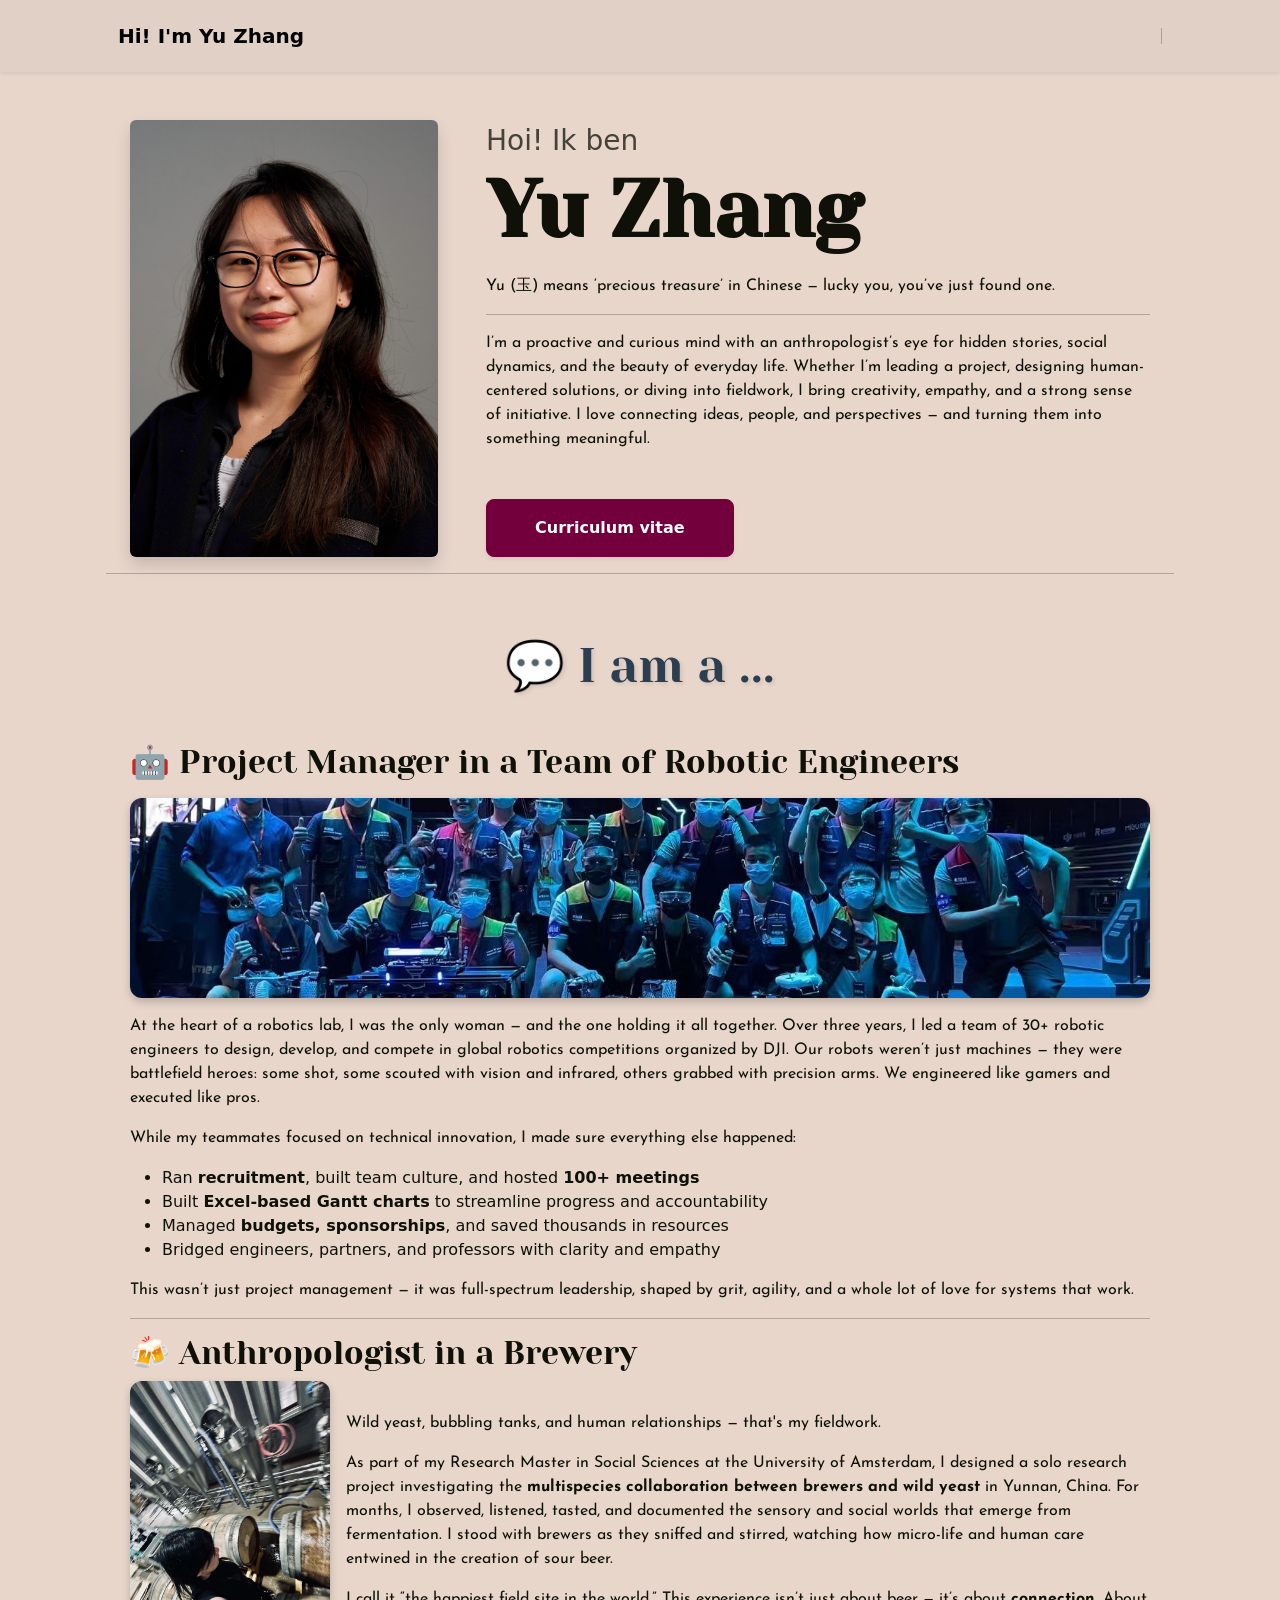
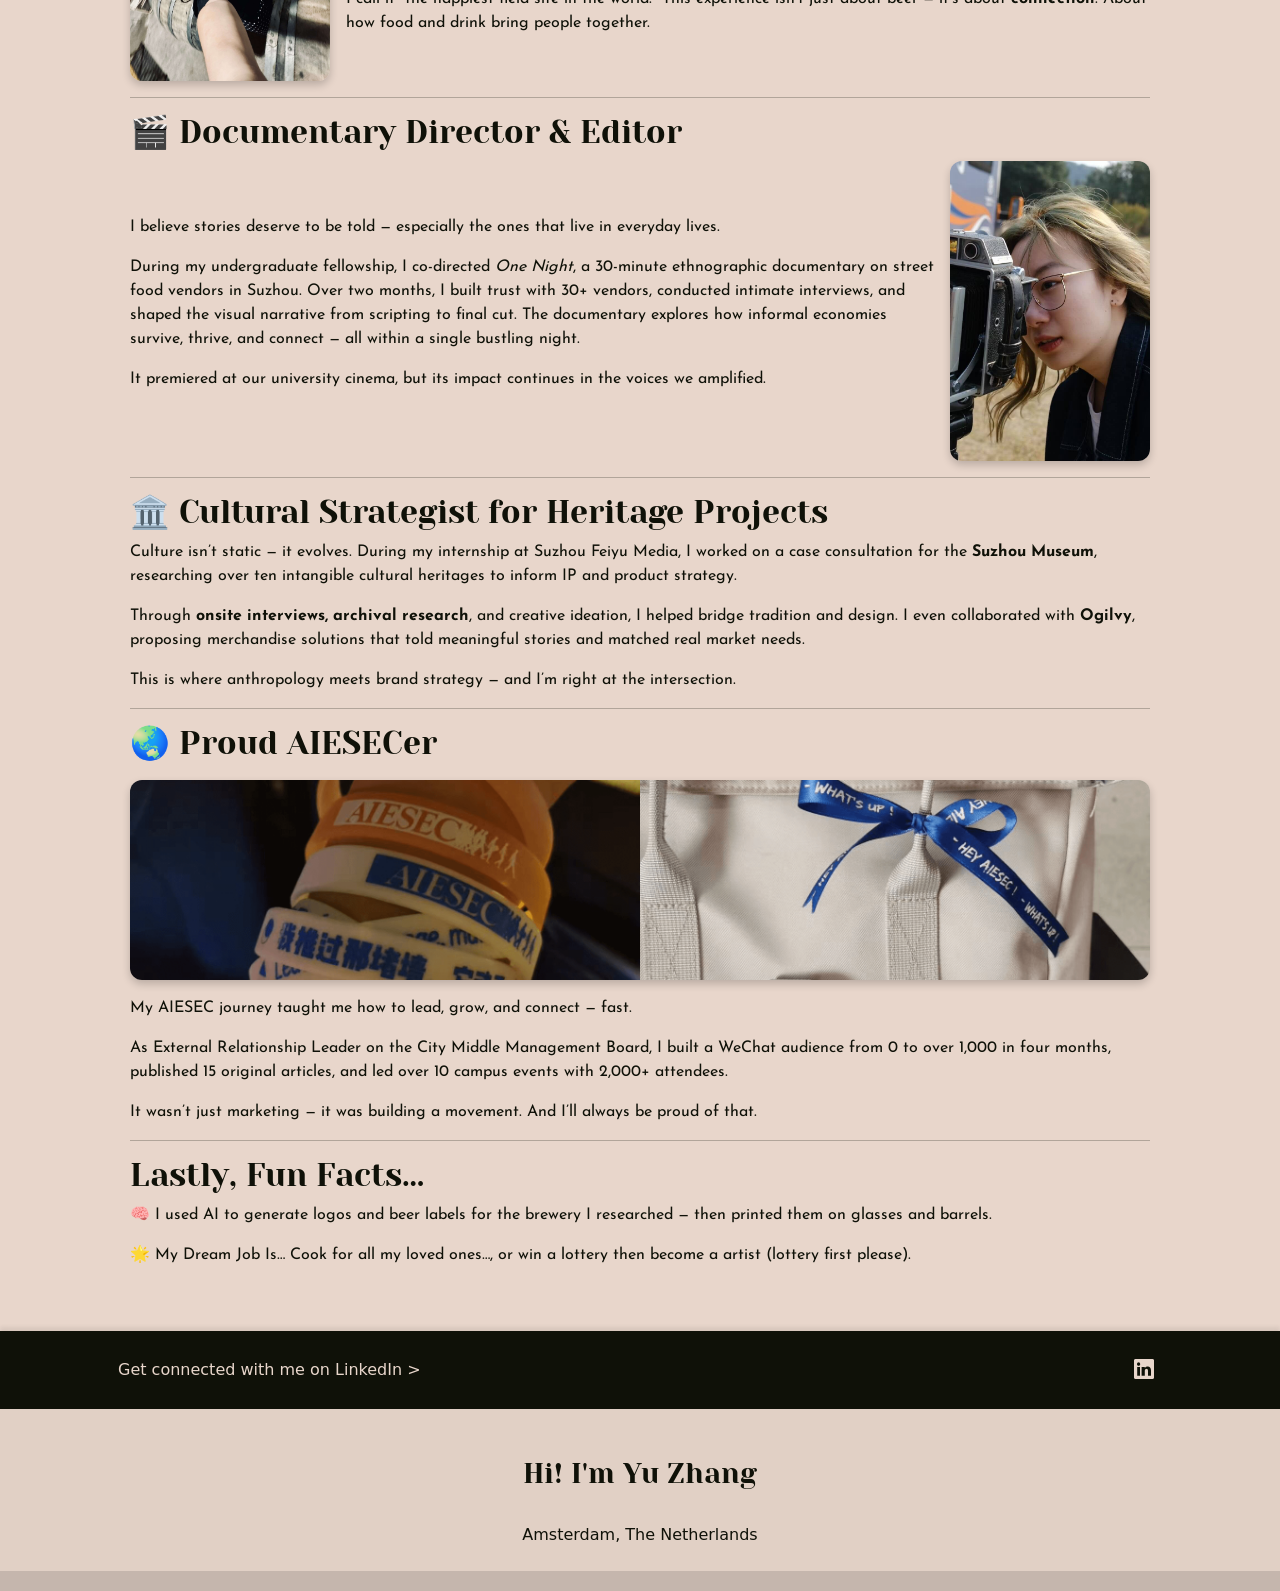
==== index.html @ 93dc9961 "Initial commit" ====
<!doctype html>
<html><head>
	<meta name="generator" content="Hugo 0.146.1">
  
    <title>
      
      Hi! I&#39;m Yu Zhang
      
    </title>
  
  <meta charset="utf-8" />
  <meta
    name="description"
    
      content="I am..."
    
  />

  <meta name="dc.relation" content="https://yuzhang-rita.github.io/" />

  <meta name="robots" content="index,follow" />
  


  
  <meta
    itemprop="name"
    content=" Hi! I&#39;m Yu Zhang "
  />
  <meta
    itemprop="description"
    
      content="I am..."
    
  />

  
  
    <meta
      itemprop="image"
      content="https://yuzhang-rita.github.io/img/meta-image.webp"
    />
  


  
  <meta property="og:url" content="https://yuzhang-rita.github.io/" />
  <meta property="og:type" content="website" />
  <meta
    property="og:title"
    content=" Hi! I&#39;m Yu Zhang "
  />
  <meta
    property="og:description"
    
      content="I am..."
    
  />
  
    <meta
      property="og:image"
      content="https://yuzhang-rita.github.io/img/meta-image.webp"
    />
  


  
  <meta name="twitter:card" content="summary_large_image" />
  <meta
    name="twitter:title"
    content=" Hi! I&#39;m Yu Zhang "
  />
  <meta
    name="twitter:description"
    
      content="I am..."
    
  />
  
    <meta
      name="twitter:image"
      content="https://yuzhang-rita.github.io/img/meta-image.webp"
    />
  


  <meta
    name="viewport"
    content="width=device-width, initial-scale=1, shrink-to-fit=no"
  />
  <meta name="theme-color" content="#1A94D2" />

  
  
  
  <link rel="stylesheet" href="/css/styles.min.css" media="screen" />

  
  
  <link
    rel="shortcut icon"
    type="image/x-icon"
    href="/img/favicon.ico"
  />
  
  
  
  
</head>
<body>
<header class="shadow-sm sticky-lg-top" style="z-index: 10000;">
  <nav class="navbar navbar-expand-lg navbar-light py-3">
    <div class="container px-5">
      <a class="navbar-brand" href="https://yuzhang-rita.github.io/"
        >
        <span class="fw-bolder"
          >Hi! I&#39;m Yu Zhang <br />
          <span class="fw-light text-muted"
            ></span
          ></span
        >
      </a>
      
      <div class="collapse navbar-collapse" id="navbarSupportedContent">
        <ul
          class="navbar-nav align-items-center ms-auto mb-2 mb-lg-0 fw-bolder"
        >
          <li class="vr ms-1 d-none d-lg-block"></li>
          
        </ul>
      </div>
    </div>
  </nav>
  
</header>
<div id="content">
      <main class="p-3 p-lg-5 container">
        <div class="container"><div class="row gx-5 gy-3 mb-5">
  <div class="col-lg-4">
    
    <img
      class="rounded profile-img img-fluid shadow"
      src="assets/profile.jpg"
      alt="Main image"
    />
  </div>

  <div class="col-lg-8">
    <div class="text-center text-lg-start">
      <div class="badge mb-4"></div>
      <div class="fs-3 fw-light text-muted">
        Hoi! Ik ben
      </div>
      <h1 class="display-1 fw-bolder">
        <span class="d-inline">Yu Zhang </span>
      </h1>
      <p class="text-justify text-lg-start">
        <p>Yu (玉) means ‘precious treasure’ in Chinese — lucky you, you’ve just found one.</p>
<hr>
<p>I’m a proactive and curious mind with an anthropologist’s eye for hidden stories, social dynamics, and the beauty of everyday life. Whether I’m leading a project, designing human-centered solutions, or diving into fieldwork, I bring creativity, empathy, and a strong sense of initiative. I love connecting ideas, people, and perspectives — and turning them into something meaningful.</p>

      </p>
    </div>
    <div
      class="d-grid gap-3 d-sm-flex justify-content-sm-center justify-content-lg-start mt-3 mt-lg-5"
    >
      
      <a
        class="btn btn-primary btn-lg px-5 py-3 fs-6 fw-bolder shadow-sm"
        href="assets/cv.pdf"
        >Curriculum vitae</a
      >
      
    </div>
  </div>
  <br />
  <br />
  <hr />
</div>


<div class="mt-5 align-items-center"><h1 style="text-align: center; font-size: 3em; color: #2c3e50; text-shadow: 2px 2px 4px rgba(0,0,0,0.1); margin: 1em 0;">💬 I am a ...</h1>
<h2 id="-project-manager-in-a-team-of-robotic-engineers">🤖 Project Manager in a Team of Robotic Engineers</h2>
<img src="assets/robot_team.jpg" alt="The Robot Team" style="width: 100%; max-width: 100%; height: 200px; object-fit: cover; object-position: center; display: block; margin: 1em auto; border-radius: 12px; box-shadow: 0 4px 8px rgba(0,0,0,0.2);">
<p>At the heart of a robotics lab, I was the only woman — and the one holding it all together. Over three years, I led a team of 30+ robotic engineers to design, develop, and compete in global robotics competitions organized by DJI. Our robots weren&rsquo;t just machines — they were battlefield heroes: some shot, some scouted with vision and infrared, others grabbed with precision arms. We engineered like gamers and executed like pros.</p>
<p>While my teammates focused on technical innovation, I made sure everything else happened:</p>
<ul>
<li>Ran <strong>recruitment</strong>, built team culture, and hosted <strong>100+ meetings</strong></li>
<li>Built <strong>Excel-based Gantt charts</strong> to streamline progress and accountability</li>
<li>Managed <strong>budgets, sponsorships</strong>, and saved thousands in resources</li>
<li>Bridged engineers, partners, and professors with clarity and empathy</li>
</ul>
<p>This wasn&rsquo;t just project management — it was full-spectrum leadership, shaped by grit, agility, and a whole lot of love for systems that work.</p>
<hr>
<h2 id="-anthropologist-in-a-brewery">🍻 Anthropologist in a Brewery</h2>
<style>
@media (min-width: 768px) {
  .brewery-container {
    flex-direction: row;
    align-items: center;
  }
  .brewery-container .image-container {
    order: 1;
    display: flex;
    align-items: center;
  }
  .brewery-container .text-container {
    order: 2;
    padding-left: 1em;
    display: flex;
    flex-direction: column;
    justify-content: center;
  }
  .brewery-container .responsive-image {
    width: 200px;
    height: 300px;
  }
}
@media (max-width: 767px) {
  .brewery-container {
    flex-direction: column;
  }
  .brewery-container .image-container {
    order: 1;
    margin-bottom: 1em;
    width: 100%;
  }
  .brewery-container .text-container {
    order: 2;
  }
  .brewery-container .responsive-image {
    width: 100%;
    height: 200px;
  }
}
</style>
<div class="brewery-container" style="display: flex; margin-bottom: 1em;">
<div class="image-container">
<img src="assets/brewery.jpg" alt="Brewery" class="responsive-image" style="object-fit: cover; border-radius: 12px; box-shadow: 0 4px 8px rgba(0,0,0,0.2);">
</div>
<div class="text-container" style="flex: 1; min-width: 300px;">
<p>Wild yeast, bubbling tanks, and human relationships — that's my fieldwork.</p>
<p>As part of my Research Master in Social Sciences at the University of Amsterdam, I designed a solo research project investigating the <strong>multispecies collaboration between brewers and wild yeast</strong> in Yunnan, China. For months, I observed, listened, tasted, and documented the sensory and social worlds that emerge from fermentation. I stood with brewers as they sniffed and stirred, watching how micro-life and human care entwined in the creation of sour beer.</p>
<p>I call it &ldquo;the happiest field site in the world.&rdquo; This experience isn&rsquo;t just about beer — it&rsquo;s about <strong>connection</strong>. About how food and drink bring people together.</p>
</div>
</div>
<hr>
<h2 id="-documentary-director--editor">🎬 Documentary Director &amp; Editor</h2>
<style>
@media (min-width: 768px) {
  .documentary-container {
    flex-direction: row;
    align-items: center;
  }
  .documentary-container .image-container {
    order: 2;
    display: flex;
    align-items: center;
  }
  .documentary-container .text-container {
    order: 1;
    padding-right: 1em;
    display: flex;
    flex-direction: column;
    justify-content: center;
  }
  .documentary-container .responsive-image {
    width: 200px;
    height: 300px;
  }
}
@media (max-width: 767px) {
  .documentary-container {
    flex-direction: column;
  }
  .documentary-container .image-container {
    order: 1;
    margin-bottom: 1em;
    width: 100%;
  }
  .documentary-container .text-container {
    order: 2;
  }
  .documentary-container .responsive-image {
    width: 100%;
    height: 200px;
  }
}
</style>
<div class="documentary-container" style="display: flex; margin-bottom: 1em;">
<div class="text-container" style="flex: 1; min-width: 300px;">
<p>I believe stories deserve to be told — especially the ones that live in everyday lives.</p>
<p>During my undergraduate fellowship, I co-directed <em>One Night</em>, a 30-minute ethnographic documentary on street food vendors in Suzhou. Over two months, I built trust with 30+ vendors, conducted intimate interviews, and shaped the visual narrative from scripting to final cut. The documentary explores how informal economies survive, thrive, and connect — all within a single bustling night.</p>
<p>It premiered at our university cinema, but its impact continues in the voices we amplified.</p>
</div>
<div class="image-container">
<img src="assets/photographer.jpg" alt="Photographer" class="responsive-image" style="object-fit: cover; border-radius: 12px; box-shadow: 0 4px 8px rgba(0,0,0,0.2);">
</div>
</div>
<hr>
<h2 id="-cultural-strategist-for-heritage-projects">🏛️ Cultural Strategist for Heritage Projects</h2>
<p>Culture isn&rsquo;t static — it evolves. During my internship at Suzhou Feiyu Media, I worked on a case consultation for the <strong>Suzhou Museum</strong>, researching over ten intangible cultural heritages to inform IP and product strategy.</p>
<p>Through <strong>onsite interviews, archival research</strong>, and creative ideation, I helped bridge tradition and design. I even collaborated with <strong>Ogilvy</strong>, proposing merchandise solutions that told meaningful stories and matched real market needs.</p>
<p>This is where anthropology meets brand strategy — and I&rsquo;m right at the intersection.</p>
<hr>
<h2 id="-proud-aiesecer">🌏 Proud AIESECer</h2>
<img src="assets/aiesec.png" alt="AIESEC" style="width: 100%; max-width: 100%; height: 200px; object-fit: cover; object-position: center; display: block; margin: 1em auto; border-radius: 12px; box-shadow: 0 4px 8px rgba(0,0,0,0.2);">
<p>My AIESEC journey taught me how to lead, grow, and connect — fast.</p>
<p>As External Relationship Leader on the City Middle Management Board, I built a WeChat audience from 0 to over 1,000 in four months, published 15 original articles, and led over 10 campus events with 2,000+ attendees.</p>
<p>It wasn&rsquo;t just marketing — it was building a movement. And I&rsquo;ll always be proud of that.</p>
<hr>
<h2 id="lastly-fun-facts">Lastly, Fun Facts&hellip;</h2>
<p>🧠 I used AI to generate logos and beer labels for the brewery I researched — then printed them on glasses and barrels.</p>
<p>🌟 My Dream Job Is… Cook for all my loved ones…, or win a lottery then become a artist (lottery first please).</p>
</div>







        </div>
        </main>
    </div><footer class="footer">
  
  <section class="text-light bg-dark first-section">
    <div
      class="container d-flex flex-row justify-content-center justify-content-md-between align-items-center py-4 px-5"
    >
      
      
      <div class="d-none d-md-block">
        <span>Get connected with me on LinkedIn &gt;</span>
      </div>
      
      <div class="d-flex">
        
        <a href="https://linkedin.com/in/yu-zhang-1a42712b1" class="mx-2">
          <i class="bi bi-linkedin text-light"></i>
        </a>
        
      </div>
      
    </div>
    
  </section>
  

  
  <section class="">
    <div class="container text-md-start mt-5 px-5">
      
      <div class="row mt-3">
        
        <div class="col-md-6 col-lg-6 col-xl-4 text-center text-md-start mb-4">
          
        </div>
        
        <div class="d-none d-xl-block col-xl-4 text-center mb-3">
          <h3>Hi! I&#39;m Yu Zhang</h3>
          <p class="mb-2"></p>
          <div class="fw-light mb-2">
             <br />
            Amsterdam, The Netherlands <br />
            
          </div>

          
        </div>
        
        
        
      </div>
      
    </div>
  </section>
  

  
  <div class="copyright py-2 text-center">
    <p class="my-1 fs-6 text-muted"></p>
  </div>

  

  

   

  <script src="/js/bundle.min.js" defer></script>
</footer>
</body>
</html>
---- css/styles.min.css ----
﻿@font-face{font-family:josefinsans;src:url(../fonts/JosefinSans-VariableFont_wght.ttf)format("truetype")}@font-face{font-family:yesevaone;src:url(../fonts/YesevaOne-Regular.ttf)format("truetype")}@font-face{font-family:bootstrap-icons;src:url(../fonts/bootstrap-icons.woff)}/*!* Bootstrap Icons v1.11.3 (https://icons.getbootstrap.com/)
* Copyright 2019-2024 The Bootstrap Authors
* Licensed under MIT (https://github.com/twbs/icons/blob/main/LICENSE)*/@font-face{font-display:block;font-family:bootstrap-icons;src:url(./fonts/bootstrap-icons.woff2?24e3eb84d0bcaf83d77f904c78ac1f47)format("woff2"),url(./fonts/bootstrap-icons.woff?24e3eb84d0bcaf83d77f904c78ac1f47)format("woff")}.bi::before,[class^=bi-]::before,[class*=" bi-"]::before{display:inline-block;font-family:bootstrap-icons!important;font-style:normal;font-weight:400!important;font-variant:normal;text-transform:none;line-height:1;vertical-align:-.125em;-webkit-font-smoothing:antialiased;-moz-osx-font-smoothing:grayscale}.bi-123::before{content:""}.bi-alarm-fill::before{content:""}.bi-alarm::before{content:""}.bi-align-bottom::before{content:""}.bi-align-center::before{content:""}.bi-align-end::before{content:""}.bi-align-middle::before{content:""}.bi-align-start::before{content:""}.bi-align-top::before{content:""}.bi-alt::before{content:""}.bi-app-indicator::before{content:""}.bi-app::before{content:""}.bi-archive-fill::before{content:""}.bi-archive::before{content:""}.bi-arrow-90deg-down::before{content:""}.bi-arrow-90deg-left::before{content:""}.bi-arrow-90deg-right::before{content:""}.bi-arrow-90deg-up::before{content:""}.bi-arrow-bar-down::before{content:""}.bi-arrow-bar-left::before{content:""}.bi-arrow-bar-right::before{content:""}.bi-arrow-bar-up::before{content:""}.bi-arrow-clockwise::before{content:""}.bi-arrow-counterclockwise::before{content:""}.bi-arrow-down-circle-fill::before{content:""}.bi-arrow-down-circle::before{content:""}.bi-arrow-down-left-circle-fill::before{content:""}.bi-arrow-down-left-circle::before{content:""}.bi-arrow-down-left-square-fill::before{content:""}.bi-arrow-down-left-square::before{content:""}.bi-arrow-down-left::before{content:""}.bi-arrow-down-right-circle-fill::before{content:""}.bi-arrow-down-right-circle::before{content:""}.bi-arrow-down-right-square-fill::before{content:""}.bi-arrow-down-right-square::before{content:""}.bi-arrow-down-right::before{content:""}.bi-arrow-down-short::before{content:""}.bi-arrow-down-square-fill::before{content:""}.bi-arrow-down-square::before{content:""}.bi-arrow-down-up::before{content:""}.bi-arrow-down::before{content:""}.bi-arrow-left-circle-fill::before{content:""}.bi-arrow-left-circle::before{content:""}.bi-arrow-left-right::before{content:""}.bi-arrow-left-short::before{content:""}.bi-arrow-left-square-fill::before{content:""}.bi-arrow-left-square::before{content:""}.bi-arrow-left::before{content:""}.bi-arrow-repeat::before{content:""}.bi-arrow-return-left::before{content:""}.bi-arrow-return-right::before{content:""}.bi-arrow-right-circle-fill::before{content:""}.bi-arrow-right-circle::before{content:""}.bi-arrow-right-short::before{content:""}.bi-arrow-right-square-fill::before{content:""}.bi-arrow-right-square::before{content:""}.bi-arrow-right::before{content:""}.bi-arrow-up-circle-fill::before{content:""}.bi-arrow-up-circle::before{content:""}.bi-arrow-up-left-circle-fill::before{content:""}.bi-arrow-up-left-circle::before{content:""}.bi-arrow-up-left-square-fill::before{content:""}.bi-arrow-up-left-square::before{content:""}.bi-arrow-up-left::before{content:""}.bi-arrow-up-right-circle-fill::before{content:""}.bi-arrow-up-right-circle::before{content:""}.bi-arrow-up-right-square-fill::before{content:""}.bi-arrow-up-right-square::before{content:""}.bi-arrow-up-right::before{content:""}.bi-arrow-up-short::before{content:""}.bi-arrow-up-square-fill::before{content:""}.bi-arrow-up-square::before{content:""}.bi-arrow-up::before{content:""}.bi-arrows-angle-contract::before{content:""}.bi-arrows-angle-expand::before{content:""}.bi-arrows-collapse::before{content:""}.bi-arrows-expand::before{content:""}.bi-arrows-fullscreen::before{content:""}.bi-arrows-move::before{content:""}.bi-aspect-ratio-fill::before{content:""}.bi-aspect-ratio::before{content:""}.bi-asterisk::before{content:""}.bi-at::before{content:""}.bi-award-fill::before{content:""}.bi-award::before{content:""}.bi-back::before{content:""}.bi-backspace-fill::before{content:""}.bi-backspace-reverse-fill::before{content:""}.bi-backspace-reverse::before{content:""}.bi-backspace::before{content:""}.bi-badge-3d-fill::before{content:""}.bi-badge-3d::before{content:""}.bi-badge-4k-fill::before{content:""}.bi-badge-4k::before{content:""}.bi-badge-8k-fill::before{content:""}.bi-badge-8k::before{content:""}.bi-badge-ad-fill::before{content:""}.bi-badge-ad::before{content:""}.bi-badge-ar-fill::before{content:""}.bi-badge-ar::before{content:""}.bi-badge-cc-fill::before{content:""}.bi-badge-cc::before{content:""}.bi-badge-hd-fill::before{content:""}.bi-badge-hd::before{content:""}.bi-badge-tm-fill::before{content:""}.bi-badge-tm::before{content:""}.bi-badge-vo-fill::before{content:""}.bi-badge-vo::before{content:""}.bi-badge-vr-fill::before{content:""}.bi-badge-vr::before{content:""}.bi-badge-wc-fill::before{content:""}.bi-badge-wc::before{content:""}.bi-bag-check-fill::before{content:""}.bi-bag-check::before{content:""}.bi-bag-dash-fill::before{content:""}.bi-bag-dash::before{content:""}.bi-bag-fill::before{content:""}.bi-bag-plus-fill::before{content:""}.bi-bag-plus::before{content:""}.bi-bag-x-fill::before{content:""}.bi-bag-x::before{content:""}.bi-bag::before{content:""}.bi-bar-chart-fill::before{content:""}.bi-bar-chart-line-fill::before{content:""}.bi-bar-chart-line::before{content:""}.bi-bar-chart-steps::before{content:""}.bi-bar-chart::before{content:""}.bi-basket-fill::before{content:""}.bi-basket::before{content:""}.bi-basket2-fill::before{content:""}.bi-basket2::before{content:""}.bi-basket3-fill::before{content:""}.bi-basket3::before{content:""}.bi-battery-charging::before{content:""}.bi-battery-full::before{content:""}.bi-battery-half::before{content:""}.bi-battery::before{content:""}.bi-bell-fill::before{content:""}.bi-bell::before{content:""}.bi-bezier::before{content:""}.bi-bezier2::before{content:""}.bi-bicycle::before{content:""}.bi-binoculars-fill::before{content:""}.bi-binoculars::before{content:""}.bi-blockquote-left::before{content:""}.bi-blockquote-right::before{content:""}.bi-book-fill::before{content:""}.bi-book-half::before{content:""}.bi-book::before{content:""}.bi-bookmark-check-fill::before{content:""}.bi-bookmark-check::before{content:""}.bi-bookmark-dash-fill::before{content:""}.bi-bookmark-dash::before{content:""}.bi-bookmark-fill::before{content:""}.bi-bookmark-heart-fill::before{content:""}.bi-bookmark-heart::before{content:""}.bi-bookmark-plus-fill::before{content:""}.bi-bookmark-plus::before{content:""}.bi-bookmark-star-fill::before{content:""}.bi-bookmark-star::before{content:""}.bi-bookmark-x-fill::before{content:""}.bi-bookmark-x::before{content:""}.bi-bookmark::before{content:""}.bi-bookmarks-fill::before{content:""}.bi-bookmarks::before{content:""}.bi-bookshelf::before{content:""}.bi-bootstrap-fill::before{content:""}.bi-bootstrap-reboot::before{content:""}.bi-bootstrap::before{content:""}.bi-border-all::before{content:""}.bi-border-bottom::before{content:""}.bi-border-center::before{content:""}.bi-border-inner::before{content:""}.bi-border-left::before{content:""}.bi-border-middle::before{content:""}.bi-border-outer::before{content:""}.bi-border-right::before{content:""}.bi-border-style::before{content:""}.bi-border-top::before{content:""}.bi-border-width::before{content:""}.bi-border::before{content:""}.bi-bounding-box-circles::before{content:""}.bi-bounding-box::before{content:""}.bi-box-arrow-down-left::before{content:""}.bi-box-arrow-down-right::before{content:""}.bi-box-arrow-down::before{content:""}.bi-box-arrow-in-down-left::before{content:""}.bi-box-arrow-in-down-right::before{content:""}.bi-box-arrow-in-down::before{content:""}.bi-box-arrow-in-left::before{content:""}.bi-box-arrow-in-right::before{content:""}.bi-box-arrow-in-up-left::before{content:""}.bi-box-arrow-in-up-right::before{content:""}.bi-box-arrow-in-up::before{content:""}.bi-box-arrow-left::before{content:""}.bi-box-arrow-right::before{content:""}.bi-box-arrow-up-left::before{content:""}.bi-box-arrow-up-right::before{content:""}.bi-box-arrow-up::before{content:""}.bi-box-seam::before{content:""}.bi-box::before{content:""}.bi-braces::before{content:""}.bi-bricks::before{content:""}.bi-briefcase-fill::before{content:""}.bi-briefcase::before{content:""}.bi-brightness-alt-high-fill::before{content:""}.bi-brightness-alt-high::before{content:""}.bi-brightness-alt-low-fill::before{content:""}.bi-brightness-alt-low::before{content:""}.bi-brightness-high-fill::before{content:""}.bi-brightness-high::before{content:""}.bi-brightness-low-fill::before{content:""}.bi-brightness-low::before{content:""}.bi-broadcast-pin::before{content:""}.bi-broadcast::before{content:""}.bi-brush-fill::before{content:""}.bi-brush::before{content:""}.bi-bucket-fill::before{content:""}.bi-bucket::before{content:""}.bi-bug-fill::before{content:""}.bi-bug::before{content:""}.bi-building::before{content:""}.bi-bullseye::before{content:""}.bi-calculator-fill::before{content:""}.bi-calculator::before{content:""}.bi-calendar-check-fill::before{content:""}.bi-calendar-check::before{content:""}.bi-calendar-date-fill::before{content:""}.bi-calendar-date::before{content:""}.bi-calendar-day-fill::before{content:""}.bi-calendar-day::before{content:""}.bi-calendar-event-fill::before{content:""}.bi-calendar-event::before{content:""}.bi-calendar-fill::before{content:""}.bi-calendar-minus-fill::before{content:""}.bi-calendar-minus::before{content:""}.bi-calendar-month-fill::before{content:""}.bi-calendar-month::before{content:""}.bi-calendar-plus-fill::before{content:""}.bi-calendar-plus::before{content:""}.bi-calendar-range-fill::before{content:""}.bi-calendar-range::before{content:""}.bi-calendar-week-fill::before{content:""}.bi-calendar-week::before{content:""}.bi-calendar-x-fill::before{content:""}.bi-calendar-x::before{content:""}.bi-calendar::before{content:""}.bi-calendar2-check-fill::before{content:""}.bi-calendar2-check::before{content:""}.bi-calendar2-date-fill::before{content:""}.bi-calendar2-date::before{content:""}.bi-calendar2-day-fill::before{content:""}.bi-calendar2-day::before{content:""}.bi-calendar2-event-fill::before{content:""}.bi-calendar2-event::before{content:""}.bi-calendar2-fill::before{content:""}.bi-calendar2-minus-fill::before{content:""}.bi-calendar2-minus::before{content:""}.bi-calendar2-month-fill::before{content:""}.bi-calendar2-month::before{content:""}.bi-calendar2-plus-fill::before{content:""}.bi-calendar2-plus::before{content:""}.bi-calendar2-range-fill::before{content:""}.bi-calendar2-range::before{content:""}.bi-calendar2-week-fill::before{content:""}.bi-calendar2-week::before{content:""}.bi-calendar2-x-fill::before{content:""}.bi-calendar2-x::before{content:""}.bi-calendar2::before{content:""}.bi-calendar3-event-fill::before{content:""}.bi-calendar3-event::before{content:""}.bi-calendar3-fill::before{content:""}.bi-calendar3-range-fill::before{content:""}.bi-calendar3-range::before{content:""}.bi-calendar3-week-fill::before{content:""}.bi-calendar3-week::before{content:""}.bi-calendar3::before{content:""}.bi-calendar4-event::before{content:""}.bi-calendar4-range::before{content:""}.bi-calendar4-week::before{content:""}.bi-calendar4::before{content:""}.bi-camera-fill::before{content:""}.bi-camera-reels-fill::before{content:""}.bi-camera-reels::before{content:""}.bi-camera-video-fill::before{content:""}.bi-camera-video-off-fill::before{content:""}.bi-camera-video-off::before{content:""}.bi-camera-video::before{content:""}.bi-camera::before{content:""}.bi-camera2::before{content:""}.bi-capslock-fill::before{content:""}.bi-capslock::before{content:""}.bi-card-checklist::before{content:""}.bi-card-heading::before{content:""}.bi-card-image::before{content:""}.bi-card-list::before{content:""}.bi-card-text::before{content:""}.bi-caret-down-fill::before{content:""}.bi-caret-down-square-fill::before{content:""}.bi-caret-down-square::before{content:""}.bi-caret-down::before{content:""}.bi-caret-left-fill::before{content:""}.bi-caret-left-square-fill::before{content:""}.bi-caret-left-square::before{content:""}.bi-caret-left::before{content:""}.bi-caret-right-fill::before{content:""}.bi-caret-right-square-fill::before{content:""}.bi-caret-right-square::before{content:""}.bi-caret-right::before{content:""}.bi-caret-up-fill::before{content:""}.bi-caret-up-square-fill::before{content:""}.bi-caret-up-square::before{content:""}.bi-caret-up::before{content:""}.bi-cart-check-fill::before{content:""}.bi-cart-check::before{content:""}.bi-cart-dash-fill::before{content:""}.bi-cart-dash::before{content:""}.bi-cart-fill::before{content:""}.bi-cart-plus-fill::before{content:""}.bi-cart-plus::before{content:""}.bi-cart-x-fill::before{content:""}.bi-cart-x::before{content:""}.bi-cart::before{content:""}.bi-cart2::before{content:""}.bi-cart3::before{content:""}.bi-cart4::before{content:""}.bi-cash-stack::before{content:""}.bi-cash::before{content:""}.bi-cast::before{content:""}.bi-chat-dots-fill::before{content:""}.bi-chat-dots::before{content:""}.bi-chat-fill::before{content:""}.bi-chat-left-dots-fill::before{content:""}.bi-chat-left-dots::before{content:""}.bi-chat-left-fill::before{content:""}.bi-chat-left-quote-fill::before{content:""}.bi-chat-left-quote::before{content:""}.bi-chat-left-text-fill::before{content:""}.bi-chat-left-text::before{content:""}.bi-chat-left::before{content:""}.bi-chat-quote-fill::before{content:""}.bi-chat-quote::before{content:""}.bi-chat-right-dots-fill::before{content:""}.bi-chat-right-dots::before{content:""}.bi-chat-right-fill::before{content:""}.bi-chat-right-quote-fill::before{content:""}.bi-chat-right-quote::before{content:""}.bi-chat-right-text-fill::before{content:""}.bi-chat-right-text::before{content:""}.bi-chat-right::before{content:""}.bi-chat-square-dots-fill::before{content:""}.bi-chat-square-dots::before{content:""}.bi-chat-square-fill::before{content:""}.bi-chat-square-quote-fill::before{content:""}.bi-chat-square-quote::before{content:""}.bi-chat-square-text-fill::before{content:""}.bi-chat-square-text::before{content:""}.bi-chat-square::before{content:""}.bi-chat-text-fill::before{content:""}.bi-chat-text::before{content:""}.bi-chat::before{content:""}.bi-check-all::before{content:""}.bi-check-circle-fill::before{content:""}.bi-check-circle::before{content:""}.bi-check-square-fill::before{content:""}.bi-check-square::before{content:""}.bi-check::before{content:""}.bi-check2-all::before{content:""}.bi-check2-circle::before{content:""}.bi-check2-square::before{content:""}.bi-check2::before{content:""}.bi-chevron-bar-contract::before{content:""}.bi-chevron-bar-down::before{content:""}.bi-chevron-bar-expand::before{content:""}.bi-chevron-bar-left::before{content:""}.bi-chevron-bar-right::before{content:""}.bi-chevron-bar-up::before{content:""}.bi-chevron-compact-down::before{content:""}.bi-chevron-compact-left::before{content:""}.bi-chevron-compact-right::before{content:""}.bi-chevron-compact-up::before{content:""}.bi-chevron-contract::before{content:""}.bi-chevron-double-down::before{content:""}.bi-chevron-double-left::before{content:""}.bi-chevron-double-right::before{content:""}.bi-chevron-double-up::before{content:""}.bi-chevron-down::before{content:""}.bi-chevron-expand::before{content:""}.bi-chevron-left::before{content:""}.bi-chevron-right::before{content:""}.bi-chevron-up::before{content:""}.bi-circle-fill::before{content:""}.bi-circle-half::before{content:""}.bi-circle-square::before{content:""}.bi-circle::before{content:""}.bi-clipboard-check::before{content:""}.bi-clipboard-data::before{content:""}.bi-clipboard-minus::before{content:""}.bi-clipboard-plus::before{content:""}.bi-clipboard-x::before{content:""}.bi-clipboard::before{content:""}.bi-clock-fill::before{content:""}.bi-clock-history::before{content:""}.bi-clock::before{content:""}.bi-cloud-arrow-down-fill::before{content:""}.bi-cloud-arrow-down::before{content:""}.bi-cloud-arrow-up-fill::before{content:""}.bi-cloud-arrow-up::before{content:""}.bi-cloud-check-fill::before{content:""}.bi-cloud-check::before{content:""}.bi-cloud-download-fill::before{content:""}.bi-cloud-download::before{content:""}.bi-cloud-drizzle-fill::before{content:""}.bi-cloud-drizzle::before{content:""}.bi-cloud-fill::before{content:""}.bi-cloud-fog-fill::before{content:""}.bi-cloud-fog::before{content:""}.bi-cloud-fog2-fill::before{content:""}.bi-cloud-fog2::before{content:""}.bi-cloud-hail-fill::before{content:""}.bi-cloud-hail::before{content:""}.bi-cloud-haze-fill::before{content:""}.bi-cloud-haze::before{content:""}.bi-cloud-haze2-fill::before{content:""}.bi-cloud-lightning-fill::before{content:""}.bi-cloud-lightning-rain-fill::before{content:""}.bi-cloud-lightning-rain::before{content:""}.bi-cloud-lightning::before{content:""}.bi-cloud-minus-fill::before{content:""}.bi-cloud-minus::before{content:""}.bi-cloud-moon-fill::before{content:""}.bi-cloud-moon::before{content:""}.bi-cloud-plus-fill::before{content:""}.bi-cloud-plus::before{content:""}.bi-cloud-rain-fill::before{content:""}.bi-cloud-rain-heavy-fill::before{content:""}.bi-cloud-rain-heavy::before{content:""}.bi-cloud-rain::before{content:""}.bi-cloud-slash-fill::before{content:""}.bi-cloud-slash::before{content:""}.bi-cloud-sleet-fill::before{content:""}.bi-cloud-sleet::before{content:""}.bi-cloud-snow-fill::before{content:""}.bi-cloud-snow::before{content:""}.bi-cloud-sun-fill::before{content:""}.bi-cloud-sun::before{content:""}.bi-cloud-upload-fill::before{content:""}.bi-cloud-upload::before{content:""}.bi-cloud::before{content:""}.bi-clouds-fill::before{content:""}.bi-clouds::before{content:""}.bi-cloudy-fill::before{content:""}.bi-cloudy::before{content:""}.bi-code-slash::before{content:""}.bi-code-square::before{content:""}.bi-code::before{content:""}.bi-collection-fill::before{content:""}.bi-collection-play-fill::before{content:""}.bi-collection-play::before{content:""}.bi-collection::before{content:""}.bi-columns-gap::before{content:""}.bi-columns::before{content:""}.bi-command::before{content:""}.bi-compass-fill::before{content:""}.bi-compass::before{content:""}.bi-cone-striped::before{content:""}.bi-cone::before{content:""}.bi-controller::before{content:""}.bi-cpu-fill::before{content:""}.bi-cpu::before{content:""}.bi-credit-card-2-back-fill::before{content:""}.bi-credit-card-2-back::before{content:""}.bi-credit-card-2-front-fill::before{content:""}.bi-credit-card-2-front::before{content:""}.bi-credit-card-fill::before{content:""}.bi-credit-card::before{content:""}.bi-crop::before{content:""}.bi-cup-fill::before{content:""}.bi-cup-straw::before{content:""}.bi-cup::before{content:""}.bi-cursor-fill::before{content:""}.bi-cursor-text::before{content:""}.bi-cursor::before{content:""}.bi-dash-circle-dotted::before{content:""}.bi-dash-circle-fill::before{content:""}.bi-dash-circle::before{content:""}.bi-dash-square-dotted::before{content:""}.bi-dash-square-fill::before{content:""}.bi-dash-square::before{content:""}.bi-dash::before{content:""}.bi-diagram-2-fill::before{content:""}.bi-diagram-2::before{content:""}.bi-diagram-3-fill::before{content:""}.bi-diagram-3::before{content:""}.bi-diamond-fill::before{content:""}.bi-diamond-half::before{content:""}.bi-diamond::before{content:""}.bi-dice-1-fill::before{content:""}.bi-dice-1::before{content:""}.bi-dice-2-fill::before{content:""}.bi-dice-2::before{content:""}.bi-dice-3-fill::before{content:""}.bi-dice-3::before{content:""}.bi-dice-4-fill::before{content:""}.bi-dice-4::before{content:""}.bi-dice-5-fill::before{content:""}.bi-dice-5::before{content:""}.bi-dice-6-fill::before{content:""}.bi-dice-6::before{content:""}.bi-disc-fill::before{content:""}.bi-disc::before{content:""}.bi-discord::before{content:""}.bi-display-fill::before{content:""}.bi-display::before{content:""}.bi-distribute-horizontal::before{content:""}.bi-distribute-vertical::before{content:""}.bi-door-closed-fill::before{content:""}.bi-door-closed::before{content:""}.bi-door-open-fill::before{content:""}.bi-door-open::before{content:""}.bi-dot::before{content:""}.bi-download::before{content:""}.bi-droplet-fill::before{content:""}.bi-droplet-half::before{content:""}.bi-droplet::before{content:""}.bi-earbuds::before{content:""}.bi-easel-fill::before{content:""}.bi-easel::before{content:""}.bi-egg-fill::before{content:""}.bi-egg-fried::before{content:""}.bi-egg::before{content:""}.bi-eject-fill::before{content:""}.bi-eject::before{content:""}.bi-emoji-angry-fill::before{content:""}.bi-emoji-angry::before{content:""}.bi-emoji-dizzy-fill::before{content:""}.bi-emoji-dizzy::before{content:""}.bi-emoji-expressionless-fill::before{content:""}.bi-emoji-expressionless::before{content:""}.bi-emoji-frown-fill::before{content:""}.bi-emoji-frown::before{content:""}.bi-emoji-heart-eyes-fill::before{content:""}.bi-emoji-heart-eyes::before{content:""}.bi-emoji-laughing-fill::before{content:""}.bi-emoji-laughing::before{content:""}.bi-emoji-neutral-fill::before{content:""}.bi-emoji-neutral::before{content:""}.bi-emoji-smile-fill::before{content:""}.bi-emoji-smile-upside-down-fill::before{content:""}.bi-emoji-smile-upside-down::before{content:""}.bi-emoji-smile::before{content:""}.bi-emoji-sunglasses-fill::before{content:""}.bi-emoji-sunglasses::before{content:""}.bi-emoji-wink-fill::before{content:""}.bi-emoji-wink::before{content:""}.bi-envelope-fill::before{content:""}.bi-envelope-open-fill::before{content:""}.bi-envelope-open::before{content:""}.bi-envelope::before{content:""}.bi-eraser-fill::before{content:""}.bi-eraser::before{content:""}.bi-exclamation-circle-fill::before{content:""}.bi-exclamation-circle::before{content:""}.bi-exclamation-diamond-fill::before{content:""}.bi-exclamation-diamond::before{content:""}.bi-exclamation-octagon-fill::before{content:""}.bi-exclamation-octagon::before{content:""}.bi-exclamation-square-fill::before{content:""}.bi-exclamation-square::before{content:""}.bi-exclamation-triangle-fill::before{content:""}.bi-exclamation-triangle::before{content:""}.bi-exclamation::before{content:""}.bi-exclude::before{content:""}.bi-eye-fill::before{content:""}.bi-eye-slash-fill::before{content:""}.bi-eye-slash::before{content:""}.bi-eye::before{content:""}.bi-eyedropper::before{content:""}.bi-eyeglasses::before{content:""}.bi-facebook::before{content:""}.bi-file-arrow-down-fill::before{content:""}.bi-file-arrow-down::before{content:""}.bi-file-arrow-up-fill::before{content:""}.bi-file-arrow-up::before{content:""}.bi-file-bar-graph-fill::before{content:""}.bi-file-bar-graph::before{content:""}.bi-file-binary-fill::before{content:""}.bi-file-binary::before{content:""}.bi-file-break-fill::before{content:""}.bi-file-break::before{content:""}.bi-file-check-fill::before{content:""}.bi-file-check::before{content:""}.bi-file-code-fill::before{content:""}.bi-file-code::before{content:""}.bi-file-diff-fill::before{content:""}.bi-file-diff::before{content:""}.bi-file-earmark-arrow-down-fill::before{content:""}.bi-file-earmark-arrow-down::before{content:""}.bi-file-earmark-arrow-up-fill::before{content:""}.bi-file-earmark-arrow-up::before{content:""}.bi-file-earmark-bar-graph-fill::before{content:""}.bi-file-earmark-bar-graph::before{content:""}.bi-file-earmark-binary-fill::before{content:""}.bi-file-earmark-binary::before{content:""}.bi-file-earmark-break-fill::before{content:""}.bi-file-earmark-break::before{content:""}.bi-file-earmark-check-fill::before{content:""}.bi-file-earmark-check::before{content:""}.bi-file-earmark-code-fill::before{content:""}.bi-file-earmark-code::before{content:""}.bi-file-earmark-diff-fill::before{content:""}.bi-file-earmark-diff::before{content:""}.bi-file-earmark-easel-fill::before{content:""}.bi-file-earmark-easel::before{content:""}.bi-file-earmark-excel-fill::before{content:""}.bi-file-earmark-excel::before{content:""}.bi-file-earmark-fill::before{content:""}.bi-file-earmark-font-fill::before{content:""}.bi-file-earmark-font::before{content:""}.bi-file-earmark-image-fill::before{content:""}.bi-file-earmark-image::before{content:""}.bi-file-earmark-lock-fill::before{content:""}.bi-file-earmark-lock::before{content:""}.bi-file-earmark-lock2-fill::before{content:""}.bi-file-earmark-lock2::before{content:""}.bi-file-earmark-medical-fill::before{content:""}.bi-file-earmark-medical::before{content:""}.bi-file-earmark-minus-fill::before{content:""}.bi-file-earmark-minus::before{content:""}.bi-file-earmark-music-fill::before{content:""}.bi-file-earmark-music::before{content:""}.bi-file-earmark-person-fill::before{content:""}.bi-file-earmark-person::before{content:""}.bi-file-earmark-play-fill::before{content:""}.bi-file-earmark-play::before{content:""}.bi-file-earmark-plus-fill::before{content:""}.bi-file-earmark-plus::before{content:""}.bi-file-earmark-post-fill::before{content:""}.bi-file-earmark-post::before{content:""}.bi-file-earmark-ppt-fill::before{content:""}.bi-file-earmark-ppt::before{content:""}.bi-file-earmark-richtext-fill::before{content:""}.bi-file-earmark-richtext::before{content:""}.bi-file-earmark-ruled-fill::before{content:""}.bi-file-earmark-ruled::before{content:""}.bi-file-earmark-slides-fill::before{content:""}.bi-file-earmark-slides::before{content:""}.bi-file-earmark-spreadsheet-fill::before{content:""}.bi-file-earmark-spreadsheet::before{content:""}.bi-file-earmark-text-fill::before{content:""}.bi-file-earmark-text::before{content:""}.bi-file-earmark-word-fill::before{content:""}.bi-file-earmark-word::before{content:""}.bi-file-earmark-x-fill::before{content:""}.bi-file-earmark-x::before{content:""}.bi-file-earmark-zip-fill::before{content:""}.bi-file-earmark-zip::before{content:""}.bi-file-earmark::before{content:""}.bi-file-easel-fill::before{content:""}.bi-file-easel::before{content:""}.bi-file-excel-fill::before{content:""}.bi-file-excel::before{content:""}.bi-file-fill::before{content:""}.bi-file-font-fill::before{content:""}.bi-file-font::before{content:""}.bi-file-image-fill::before{content:""}.bi-file-image::before{content:""}.bi-file-lock-fill::before{content:""}.bi-file-lock::before{content:""}.bi-file-lock2-fill::before{content:""}.bi-file-lock2::before{content:""}.bi-file-medical-fill::before{content:""}.bi-file-medical::before{content:""}.bi-file-minus-fill::before{content:""}.bi-file-minus::before{content:""}.bi-file-music-fill::before{content:""}.bi-file-music::before{content:""}.bi-file-person-fill::before{content:""}.bi-file-person::before{content:""}.bi-file-play-fill::before{content:""}.bi-file-play::before{content:""}.bi-file-plus-fill::before{content:""}.bi-file-plus::before{content:""}.bi-file-post-fill::before{content:""}.bi-file-post::before{content:""}.bi-file-ppt-fill::before{content:""}.bi-file-ppt::before{content:""}.bi-file-richtext-fill::before{content:""}.bi-file-richtext::before{content:""}.bi-file-ruled-fill::before{content:""}.bi-file-ruled::before{content:""}.bi-file-slides-fill::before{content:""}.bi-file-slides::before{content:""}.bi-file-spreadsheet-fill::before{content:""}.bi-file-spreadsheet::before{content:""}.bi-file-text-fill::before{content:""}.bi-file-text::before{content:""}.bi-file-word-fill::before{content:""}.bi-file-word::before{content:""}.bi-file-x-fill::before{content:""}.bi-file-x::before{content:""}.bi-file-zip-fill::before{content:""}.bi-file-zip::before{content:""}.bi-file::before{content:""}.bi-files-alt::before{content:""}.bi-files::before{content:""}.bi-film::before{content:""}.bi-filter-circle-fill::before{content:""}.bi-filter-circle::before{content:""}.bi-filter-left::before{content:""}.bi-filter-right::before{content:""}.bi-filter-square-fill::before{content:""}.bi-filter-square::before{content:""}.bi-filter::before{content:""}.bi-flag-fill::before{content:""}.bi-flag::before{content:""}.bi-flower1::before{content:""}.bi-flower2::before{content:""}.bi-flower3::before{content:""}.bi-folder-check::before{content:""}.bi-folder-fill::before{content:""}.bi-folder-minus::before{content:""}.bi-folder-plus::before{content:""}.bi-folder-symlink-fill::before{content:""}.bi-folder-symlink::before{content:""}.bi-folder-x::before{content:""}.bi-folder::before{content:""}.bi-folder2-open::before{content:""}.bi-folder2::before{content:""}.bi-fonts::before{content:""}.bi-forward-fill::before{content:""}.bi-forward::before{content:""}.bi-front::before{content:""}.bi-fullscreen-exit::before{content:""}.bi-fullscreen::before{content:""}.bi-funnel-fill::before{content:""}.bi-funnel::before{content:""}.bi-gear-fill::before{content:""}.bi-gear-wide-connected::before{content:""}.bi-gear-wide::before{content:""}.bi-gear::before{content:""}.bi-gem::before{content:""}.bi-geo-alt-fill::before{content:""}.bi-geo-alt::before{content:""}.bi-geo-fill::before{content:""}.bi-geo::before{content:""}.bi-gift-fill::before{content:""}.bi-gift::before{content:""}.bi-github::before{content:""}.bi-globe::before{content:""}.bi-globe2::before{content:""}.bi-google::before{content:""}.bi-graph-down::before{content:""}.bi-graph-up::before{content:""}.bi-grid-1x2-fill::before{content:""}.bi-grid-1x2::before{content:""}.bi-grid-3x2-gap-fill::before{content:""}.bi-grid-3x2-gap::before{content:""}.bi-grid-3x2::before{content:""}.bi-grid-3x3-gap-fill::before{content:""}.bi-grid-3x3-gap::before{content:""}.bi-grid-3x3::before{content:""}.bi-grid-fill::before{content:""}.bi-grid::before{content:""}.bi-grip-horizontal::before{content:""}.bi-grip-vertical::before{content:""}.bi-hammer::before{content:""}.bi-hand-index-fill::before{content:""}.bi-hand-index-thumb-fill::before{content:""}.bi-hand-index-thumb::before{content:""}.bi-hand-index::before{content:""}.bi-hand-thumbs-down-fill::before{content:""}.bi-hand-thumbs-down::before{content:""}.bi-hand-thumbs-up-fill::before{content:""}.bi-hand-thumbs-up::before{content:""}.bi-handbag-fill::before{content:""}.bi-handbag::before{content:""}.bi-hash::before{content:""}.bi-hdd-fill::before{content:""}.bi-hdd-network-fill::before{content:""}.bi-hdd-network::before{content:""}.bi-hdd-rack-fill::before{content:""}.bi-hdd-rack::before{content:""}.bi-hdd-stack-fill::before{content:""}.bi-hdd-stack::before{content:""}.bi-hdd::before{content:""}.bi-headphones::before{content:""}.bi-headset::before{content:""}.bi-heart-fill::before{content:""}.bi-heart-half::before{content:""}.bi-heart::before{content:""}.bi-heptagon-fill::before{content:""}.bi-heptagon-half::before{content:""}.bi-heptagon::before{content:""}.bi-hexagon-fill::before{content:""}.bi-hexagon-half::before{content:""}.bi-hexagon::before{content:""}.bi-hourglass-bottom::before{content:""}.bi-hourglass-split::before{content:""}.bi-hourglass-top::before{content:""}.bi-hourglass::before{content:""}.bi-house-door-fill::before{content:""}.bi-house-door::before{content:""}.bi-house-fill::before{content:""}.bi-house::before{content:""}.bi-hr::before{content:""}.bi-hurricane::before{content:""}.bi-image-alt::before{content:""}.bi-image-fill::before{content:""}.bi-image::before{content:""}.bi-images::before{content:""}.bi-inbox-fill::before{content:""}.bi-inbox::before{content:""}.bi-inboxes-fill::before{content:""}.bi-inboxes::before{content:""}.bi-info-circle-fill::before{content:""}.bi-info-circle::before{content:""}.bi-info-square-fill::before{content:""}.bi-info-square::before{content:""}.bi-info::before{content:""}.bi-input-cursor-text::before{content:""}.bi-input-cursor::before{content:""}.bi-instagram::before{content:""}.bi-intersect::before{content:""}.bi-journal-album::before{content:""}.bi-journal-arrow-down::before{content:""}.bi-journal-arrow-up::before{content:""}.bi-journal-bookmark-fill::before{content:""}.bi-journal-bookmark::before{content:""}.bi-journal-check::before{content:""}.bi-journal-code::before{content:""}.bi-journal-medical::before{content:""}.bi-journal-minus::before{content:""}.bi-journal-plus::before{content:""}.bi-journal-richtext::before{content:""}.bi-journal-text::before{content:""}.bi-journal-x::before{content:""}.bi-journal::before{content:""}.bi-journals::before{content:""}.bi-joystick::before{content:""}.bi-justify-left::before{content:""}.bi-justify-right::before{content:""}.bi-justify::before{content:""}.bi-kanban-fill::before{content:""}.bi-kanban::before{content:""}.bi-key-fill::before{content:""}.bi-key::before{content:""}.bi-keyboard-fill::before{content:""}.bi-keyboard::before{content:""}.bi-ladder::before{content:""}.bi-lamp-fill::before{content:""}.bi-lamp::before{content:""}.bi-laptop-fill::before{content:""}.bi-laptop::before{content:""}.bi-layer-backward::before{content:""}.bi-layer-forward::before{content:""}.bi-layers-fill::before{content:""}.bi-layers-half::before{content:""}.bi-layers::before{content:""}.bi-layout-sidebar-inset-reverse::before{content:""}.bi-layout-sidebar-inset::before{content:""}.bi-layout-sidebar-reverse::before{content:""}.bi-layout-sidebar::before{content:""}.bi-layout-split::before{content:""}.bi-layout-text-sidebar-reverse::before{content:""}.bi-layout-text-sidebar::before{content:""}.bi-layout-text-window-reverse::before{content:""}.bi-layout-text-window::before{content:""}.bi-layout-three-columns::before{content:""}.bi-layout-wtf::before{content:""}.bi-life-preserver::before{content:""}.bi-lightbulb-fill::before{content:""}.bi-lightbulb-off-fill::before{content:""}.bi-lightbulb-off::before{content:""}.bi-lightbulb::before{content:""}.bi-lightning-charge-fill::before{content:""}.bi-lightning-charge::before{content:""}.bi-lightning-fill::before{content:""}.bi-lightning::before{content:""}.bi-link-45deg::before{content:""}.bi-link::before{content:""}.bi-linkedin::before{content:""}.bi-list-check::before{content:""}.bi-list-nested::before{content:""}.bi-list-ol::before{content:""}.bi-list-stars::before{content:""}.bi-list-task::before{content:""}.bi-list-ul::before{content:""}.bi-list::before{content:""}.bi-lock-fill::before{content:""}.bi-lock::before{content:""}.bi-mailbox::before{content:""}.bi-mailbox2::before{content:""}.bi-map-fill::before{content:""}.bi-map::before{content:""}.bi-markdown-fill::before{content:""}.bi-markdown::before{content:""}.bi-mask::before{content:""}.bi-megaphone-fill::before{content:""}.bi-megaphone::before{content:""}.bi-menu-app-fill::before{content:""}.bi-menu-app::before{content:""}.bi-menu-button-fill::before{content:""}.bi-menu-button-wide-fill::before{content:""}.bi-menu-button-wide::before{content:""}.bi-menu-button::before{content:""}.bi-menu-down::before{content:""}.bi-menu-up::before{content:""}.bi-mic-fill::before{content:""}.bi-mic-mute-fill::before{content:""}.bi-mic-mute::before{content:""}.bi-mic::before{content:""}.bi-minecart-loaded::before{content:""}.bi-minecart::before{content:""}.bi-moisture::before{content:""}.bi-moon-fill::before{content:""}.bi-moon-stars-fill::before{content:""}.bi-moon-stars::before{content:""}.bi-moon::before{content:""}.bi-mouse-fill::before{content:""}.bi-mouse::before{content:""}.bi-mouse2-fill::before{content:""}.bi-mouse2::before{content:""}.bi-mouse3-fill::before{content:""}.bi-mouse3::before{content:""}.bi-music-note-beamed::before{content:""}.bi-music-note-list::before{content:""}.bi-music-note::before{content:""}.bi-music-player-fill::before{content:""}.bi-music-player::before{content:""}.bi-newspaper::before{content:""}.bi-node-minus-fill::before{content:""}.bi-node-minus::before{content:""}.bi-node-plus-fill::before{content:""}.bi-node-plus::before{content:""}.bi-nut-fill::before{content:""}.bi-nut::before{content:""}.bi-octagon-fill::before{content:""}.bi-octagon-half::before{content:""}.bi-octagon::before{content:""}.bi-option::before{content:""}.bi-outlet::before{content:""}.bi-paint-bucket::before{content:""}.bi-palette-fill::before{content:""}.bi-palette::before{content:""}.bi-palette2::before{content:""}.bi-paperclip::before{content:""}.bi-paragraph::before{content:""}.bi-patch-check-fill::before{content:""}.bi-patch-check::before{content:""}.bi-patch-exclamation-fill::before{content:""}.bi-patch-exclamation::before{content:""}.bi-patch-minus-fill::before{content:""}.bi-patch-minus::before{content:""}.bi-patch-plus-fill::before{content:""}.bi-patch-plus::before{content:""}.bi-patch-question-fill::before{content:""}.bi-patch-question::before{content:""}.bi-pause-btn-fill::before{content:""}.bi-pause-btn::before{content:""}.bi-pause-circle-fill::before{content:""}.bi-pause-circle::before{content:""}.bi-pause-fill::before{content:""}.bi-pause::before{content:""}.bi-peace-fill::before{content:""}.bi-peace::before{content:""}.bi-pen-fill::before{content:""}.bi-pen::before{content:""}.bi-pencil-fill::before{content:""}.bi-pencil-square::before{content:""}.bi-pencil::before{content:""}.bi-pentagon-fill::before{content:""}.bi-pentagon-half::before{content:""}.bi-pentagon::before{content:""}.bi-people-fill::before{content:""}.bi-people::before{content:""}.bi-percent::before{content:""}.bi-person-badge-fill::before{content:""}.bi-person-badge::before{content:""}.bi-person-bounding-box::before{content:""}.bi-person-check-fill::before{content:""}.bi-person-check::before{content:""}.bi-person-circle::before{content:""}.bi-person-dash-fill::before{content:""}.bi-person-dash::before{content:""}.bi-person-fill::before{content:""}.bi-person-lines-fill::before{content:""}.bi-person-plus-fill::before{content:""}.bi-person-plus::before{content:""}.bi-person-square::before{content:""}.bi-person-x-fill::before{content:""}.bi-person-x::before{content:""}.bi-person::before{content:""}.bi-phone-fill::before{content:""}.bi-phone-landscape-fill::before{content:""}.bi-phone-landscape::before{content:""}.bi-phone-vibrate-fill::before{content:""}.bi-phone-vibrate::before{content:""}.bi-phone::before{content:""}.bi-pie-chart-fill::before{content:""}.bi-pie-chart::before{content:""}.bi-pin-angle-fill::before{content:""}.bi-pin-angle::before{content:""}.bi-pin-fill::before{content:""}.bi-pin::before{content:""}.bi-pip-fill::before{content:""}.bi-pip::before{content:""}.bi-play-btn-fill::before{content:""}.bi-play-btn::before{content:""}.bi-play-circle-fill::before{content:""}.bi-play-circle::before{content:""}.bi-play-fill::before{content:""}.bi-play::before{content:""}.bi-plug-fill::before{content:""}.bi-plug::before{content:""}.bi-plus-circle-dotted::before{content:""}.bi-plus-circle-fill::before{content:""}.bi-plus-circle::before{content:""}.bi-plus-square-dotted::before{content:""}.bi-plus-square-fill::before{content:""}.bi-plus-square::before{content:""}.bi-plus::before{content:""}.bi-power::before{content:""}.bi-printer-fill::before{content:""}.bi-printer::before{content:""}.bi-puzzle-fill::before{content:""}.bi-puzzle::before{content:""}.bi-question-circle-fill::before{content:""}.bi-question-circle::before{content:""}.bi-question-diamond-fill::before{content:""}.bi-question-diamond::before{content:""}.bi-question-octagon-fill::before{content:""}.bi-question-octagon::before{content:""}.bi-question-square-fill::before{content:""}.bi-question-square::before{content:""}.bi-question::before{content:""}.bi-rainbow::before{content:""}.bi-receipt-cutoff::before{content:""}.bi-receipt::before{content:""}.bi-reception-0::before{content:""}.bi-reception-1::before{content:""}.bi-reception-2::before{content:""}.bi-reception-3::before{content:""}.bi-reception-4::before{content:""}.bi-record-btn-fill::before{content:""}.bi-record-btn::before{content:""}.bi-record-circle-fill::before{content:""}.bi-record-circle::before{content:""}.bi-record-fill::before{content:""}.bi-record::before{content:""}.bi-record2-fill::before{content:""}.bi-record2::before{content:""}.bi-reply-all-fill::before{content:""}.bi-reply-all::before{content:""}.bi-reply-fill::before{content:""}.bi-reply::before{content:""}.bi-rss-fill::before{content:""}.bi-rss::before{content:""}.bi-rulers::before{content:""}.bi-save-fill::before{content:""}.bi-save::before{content:""}.bi-save2-fill::before{content:""}.bi-save2::before{content:""}.bi-scissors::before{content:""}.bi-screwdriver::before{content:""}.bi-search::before{content:""}.bi-segmented-nav::before{content:""}.bi-server::before{content:""}.bi-share-fill::before{content:""}.bi-share::before{content:""}.bi-shield-check::before{content:""}.bi-shield-exclamation::before{content:""}.bi-shield-fill-check::before{content:""}.bi-shield-fill-exclamation::before{content:""}.bi-shield-fill-minus::before{content:""}.bi-shield-fill-plus::before{content:""}.bi-shield-fill-x::before{content:""}.bi-shield-fill::before{content:""}.bi-shield-lock-fill::before{content:""}.bi-shield-lock::before{content:""}.bi-shield-minus::before{content:""}.bi-shield-plus::before{content:""}.bi-shield-shaded::before{content:""}.bi-shield-slash-fill::before{content:""}.bi-shield-slash::before{content:""}.bi-shield-x::before{content:""}.bi-shield::before{content:""}.bi-shift-fill::before{content:""}.bi-shift::before{content:""}.bi-shop-window::before{content:""}.bi-shop::before{content:""}.bi-shuffle::before{content:""}.bi-signpost-2-fill::before{content:""}.bi-signpost-2::before{content:""}.bi-signpost-fill::before{content:""}.bi-signpost-split-fill::before{content:""}.bi-signpost-split::before{content:""}.bi-signpost::before{content:""}.bi-sim-fill::before{content:""}.bi-sim::before{content:""}.bi-skip-backward-btn-fill::before{content:""}.bi-skip-backward-btn::before{content:""}.bi-skip-backward-circle-fill::before{content:""}.bi-skip-backward-circle::before{content:""}.bi-skip-backward-fill::before{content:""}.bi-skip-backward::before{content:""}.bi-skip-end-btn-fill::before{content:""}.bi-skip-end-btn::before{content:""}.bi-skip-end-circle-fill::before{content:""}.bi-skip-end-circle::before{content:""}.bi-skip-end-fill::before{content:""}.bi-skip-end::before{content:""}.bi-skip-forward-btn-fill::before{content:""}.bi-skip-forward-btn::before{content:""}.bi-skip-forward-circle-fill::before{content:""}.bi-skip-forward-circle::before{content:""}.bi-skip-forward-fill::before{content:""}.bi-skip-forward::before{content:""}.bi-skip-start-btn-fill::before{content:""}.bi-skip-start-btn::before{content:""}.bi-skip-start-circle-fill::before{content:""}.bi-skip-start-circle::before{content:""}.bi-skip-start-fill::before{content:""}.bi-skip-start::before{content:""}.bi-slack::before{content:""}.bi-slash-circle-fill::before{content:""}.bi-slash-circle::before{content:""}.bi-slash-square-fill::before{content:""}.bi-slash-square::before{content:""}.bi-slash::before{content:""}.bi-sliders::before{content:""}.bi-smartwatch::before{content:""}.bi-snow::before{content:""}.bi-snow2::before{content:""}.bi-snow3::before{content:""}.bi-sort-alpha-down-alt::before{content:""}.bi-sort-alpha-down::before{content:""}.bi-sort-alpha-up-alt::before{content:""}.bi-sort-alpha-up::before{content:""}.bi-sort-down-alt::before{content:""}.bi-sort-down::before{content:""}.bi-sort-numeric-down-alt::before{content:""}.bi-sort-numeric-down::before{content:""}.bi-sort-numeric-up-alt::before{content:""}.bi-sort-numeric-up::before{content:""}.bi-sort-up-alt::before{content:""}.bi-sort-up::before{content:""}.bi-soundwave::before{content:""}.bi-speaker-fill::before{content:""}.bi-speaker::before{content:""}.bi-speedometer::before{content:""}.bi-speedometer2::before{content:""}.bi-spellcheck::before{content:""}.bi-square-fill::before{content:""}.bi-square-half::before{content:""}.bi-square::before{content:""}.bi-stack::before{content:""}.bi-star-fill::before{content:""}.bi-star-half::before{content:""}.bi-star::before{content:""}.bi-stars::before{content:""}.bi-stickies-fill::before{content:""}.bi-stickies::before{content:""}.bi-sticky-fill::before{content:""}.bi-sticky::before{content:""}.bi-stop-btn-fill::before{content:""}.bi-stop-btn::before{content:""}.bi-stop-circle-fill::before{content:""}.bi-stop-circle::before{content:""}.bi-stop-fill::before{content:""}.bi-stop::before{content:""}.bi-stoplights-fill::before{content:""}.bi-stoplights::before{content:""}.bi-stopwatch-fill::before{content:""}.bi-stopwatch::before{content:""}.bi-subtract::before{content:""}.bi-suit-club-fill::before{content:""}.bi-suit-club::before{content:""}.bi-suit-diamond-fill::before{content:""}.bi-suit-diamond::before{content:""}.bi-suit-heart-fill::before{content:""}.bi-suit-heart::before{content:""}.bi-suit-spade-fill::before{content:""}.bi-suit-spade::before{content:""}.bi-sun-fill::before{content:""}.bi-sun::before{content:""}.bi-sunglasses::before{content:""}.bi-sunrise-fill::before{content:""}.bi-sunrise::before{content:""}.bi-sunset-fill::before{content:""}.bi-sunset::before{content:""}.bi-symmetry-horizontal::before{content:""}.bi-symmetry-vertical::before{content:""}.bi-table::before{content:""}.bi-tablet-fill::before{content:""}.bi-tablet-landscape-fill::before{content:""}.bi-tablet-landscape::before{content:""}.bi-tablet::before{content:""}.bi-tag-fill::before{content:""}.bi-tag::before{content:""}.bi-tags-fill::before{content:""}.bi-tags::before{content:""}.bi-telegram::before{content:""}.bi-telephone-fill::before{content:""}.bi-telephone-forward-fill::before{content:""}.bi-telephone-forward::before{content:""}.bi-telephone-inbound-fill::before{content:""}.bi-telephone-inbound::before{content:""}.bi-telephone-minus-fill::before{content:""}.bi-telephone-minus::before{content:""}.bi-telephone-outbound-fill::before{content:""}.bi-telephone-outbound::before{content:""}.bi-telephone-plus-fill::before{content:""}.bi-telephone-plus::before{content:""}.bi-telephone-x-fill::before{content:""}.bi-telephone-x::before{content:""}.bi-telephone::before{content:""}.bi-terminal-fill::before{content:""}.bi-terminal::before{content:""}.bi-text-center::before{content:""}.bi-text-indent-left::before{content:""}.bi-text-indent-right::before{content:""}.bi-text-left::before{content:""}.bi-text-paragraph::before{content:""}.bi-text-right::before{content:""}.bi-textarea-resize::before{content:""}.bi-textarea-t::before{content:""}.bi-textarea::before{content:""}.bi-thermometer-half::before{content:""}.bi-thermometer-high::before{content:""}.bi-thermometer-low::before{content:""}.bi-thermometer-snow::before{content:""}.bi-thermometer-sun::before{content:""}.bi-thermometer::before{content:""}.bi-three-dots-vertical::before{content:""}.bi-three-dots::before{content:""}.bi-toggle-off::before{content:""}.bi-toggle-on::before{content:""}.bi-toggle2-off::before{content:""}.bi-toggle2-on::before{content:""}.bi-toggles::before{content:""}.bi-toggles2::before{content:""}.bi-tools::before{content:""}.bi-tornado::before{content:""}.bi-trash-fill::before{content:""}.bi-trash::before{content:""}.bi-trash2-fill::before{content:""}.bi-trash2::before{content:""}.bi-tree-fill::before{content:""}.bi-tree::before{content:""}.bi-triangle-fill::before{content:""}.bi-triangle-half::before{content:""}.bi-triangle::before{content:""}.bi-trophy-fill::before{content:""}.bi-trophy::before{content:""}.bi-tropical-storm::before{content:""}.bi-truck-flatbed::before{content:""}.bi-truck::before{content:""}.bi-tsunami::before{content:""}.bi-tv-fill::before{content:""}.bi-tv::before{content:""}.bi-twitch::before{content:""}.bi-twitter::before{content:""}.bi-type-bold::before{content:""}.bi-type-h1::before{content:""}.bi-type-h2::before{content:""}.bi-type-h3::before{content:""}.bi-type-italic::before{content:""}.bi-type-strikethrough::before{content:""}.bi-type-underline::before{content:""}.bi-type::before{content:""}.bi-ui-checks-grid::before{content:""}.bi-ui-checks::before{content:""}.bi-ui-radios-grid::before{content:""}.bi-ui-radios::before{content:""}.bi-umbrella-fill::before{content:""}.bi-umbrella::before{content:""}.bi-union::before{content:""}.bi-unlock-fill::before{content:""}.bi-unlock::before{content:""}.bi-upc-scan::before{content:""}.bi-upc::before{content:""}.bi-upload::before{content:""}.bi-vector-pen::before{content:""}.bi-view-list::before{content:""}.bi-view-stacked::before{content:""}.bi-vinyl-fill::before{content:""}.bi-vinyl::before{content:""}.bi-voicemail::before{content:""}.bi-volume-down-fill::before{content:""}.bi-volume-down::before{content:""}.bi-volume-mute-fill::before{content:""}.bi-volume-mute::before{content:""}.bi-volume-off-fill::before{content:""}.bi-volume-off::before{content:""}.bi-volume-up-fill::before{content:""}.bi-volume-up::before{content:""}.bi-vr::before{content:""}.bi-wallet-fill::before{content:""}.bi-wallet::before{content:""}.bi-wallet2::before{content:""}.bi-watch::before{content:""}.bi-water::before{content:""}.bi-whatsapp::before{content:""}.bi-wifi-1::before{content:""}.bi-wifi-2::before{content:""}.bi-wifi-off::before{content:""}.bi-wifi::before{content:""}.bi-wind::before{content:""}.bi-window-dock::before{content:""}.bi-window-sidebar::before{content:""}.bi-window::before{content:""}.bi-wrench::before{content:""}.bi-x-circle-fill::before{content:""}.bi-x-circle::before{content:""}.bi-x-diamond-fill::before{content:""}.bi-x-diamond::before{content:""}.bi-x-octagon-fill::before{content:""}.bi-x-octagon::before{content:""}.bi-x-square-fill::before{content:""}.bi-x-square::before{content:""}.bi-x::before{content:""}.bi-youtube::before{content:""}.bi-zoom-in::before{content:""}.bi-zoom-out::before{content:""}.bi-bank::before{content:""}.bi-bank2::before{content:""}.bi-bell-slash-fill::before{content:""}.bi-bell-slash::before{content:""}.bi-cash-coin::before{content:""}.bi-check-lg::before{content:""}.bi-coin::before{content:""}.bi-currency-bitcoin::before{content:""}.bi-currency-dollar::before{content:""}.bi-currency-euro::before{content:""}.bi-currency-exchange::before{content:""}.bi-currency-pound::before{content:""}.bi-currency-yen::before{content:""}.bi-dash-lg::before{content:""}.bi-exclamation-lg::before{content:""}.bi-file-earmark-pdf-fill::before{content:""}.bi-file-earmark-pdf::before{content:""}.bi-file-pdf-fill::before{content:""}.bi-file-pdf::before{content:""}.bi-gender-ambiguous::before{content:""}.bi-gender-female::before{content:""}.bi-gender-male::before{content:""}.bi-gender-trans::before{content:""}.bi-headset-vr::before{content:""}.bi-info-lg::before{content:""}.bi-mastodon::before{content:""}.bi-messenger::before{content:""}.bi-piggy-bank-fill::before{content:""}.bi-piggy-bank::before{content:""}.bi-pin-map-fill::before{content:""}.bi-pin-map::before{content:""}.bi-plus-lg::before{content:""}.bi-question-lg::before{content:""}.bi-recycle::before{content:""}.bi-reddit::before{content:""}.bi-safe-fill::before{content:""}.bi-safe2-fill::before{content:""}.bi-safe2::before{content:""}.bi-sd-card-fill::before{content:""}.bi-sd-card::before{content:""}.bi-skype::before{content:""}.bi-slash-lg::before{content:""}.bi-translate::before{content:""}.bi-x-lg::before{content:""}.bi-safe::before{content:""}.bi-apple::before{content:""}.bi-microsoft::before{content:""}.bi-windows::before{content:""}.bi-behance::before{content:""}.bi-dribbble::before{content:""}.bi-line::before{content:""}.bi-medium::before{content:""}.bi-paypal::before{content:""}.bi-pinterest::before{content:""}.bi-signal::before{content:""}.bi-snapchat::before{content:""}.bi-spotify::before{content:""}.bi-stack-overflow::before{content:""}.bi-strava::before{content:""}.bi-wordpress::before{content:""}.bi-vimeo::before{content:""}.bi-activity::before{content:""}.bi-easel2-fill::before{content:""}.bi-easel2::before{content:""}.bi-easel3-fill::before{content:""}.bi-easel3::before{content:""}.bi-fan::before{content:""}.bi-fingerprint::before{content:""}.bi-graph-down-arrow::before{content:""}.bi-graph-up-arrow::before{content:""}.bi-hypnotize::before{content:""}.bi-magic::before{content:""}.bi-person-rolodex::before{content:""}.bi-person-video::before{content:""}.bi-person-video2::before{content:""}.bi-person-video3::before{content:""}.bi-person-workspace::before{content:""}.bi-radioactive::before{content:""}.bi-webcam-fill::before{content:""}.bi-webcam::before{content:""}.bi-yin-yang::before{content:""}.bi-bandaid-fill::before{content:""}.bi-bandaid::before{content:""}.bi-bluetooth::before{content:""}.bi-body-text::before{content:""}.bi-boombox::before{content:""}.bi-boxes::before{content:""}.bi-dpad-fill::before{content:""}.bi-dpad::before{content:""}.bi-ear-fill::before{content:""}.bi-ear::before{content:""}.bi-envelope-check-fill::before{content:""}.bi-envelope-check::before{content:""}.bi-envelope-dash-fill::before{content:""}.bi-envelope-dash::before{content:""}.bi-envelope-exclamation-fill::before{content:""}.bi-envelope-exclamation::before{content:""}.bi-envelope-plus-fill::before{content:""}.bi-envelope-plus::before{content:""}.bi-envelope-slash-fill::before{content:""}.bi-envelope-slash::before{content:""}.bi-envelope-x-fill::before{content:""}.bi-envelope-x::before{content:""}.bi-explicit-fill::before{content:""}.bi-explicit::before{content:""}.bi-git::before{content:""}.bi-infinity::before{content:""}.bi-list-columns-reverse::before{content:""}.bi-list-columns::before{content:""}.bi-meta::before{content:""}.bi-nintendo-switch::before{content:""}.bi-pc-display-horizontal::before{content:""}.bi-pc-display::before{content:""}.bi-pc-horizontal::before{content:""}.bi-pc::before{content:""}.bi-playstation::before{content:""}.bi-plus-slash-minus::before{content:""}.bi-projector-fill::before{content:""}.bi-projector::before{content:""}.bi-qr-code-scan::before{content:""}.bi-qr-code::before{content:""}.bi-quora::before{content:""}.bi-quote::before{content:""}.bi-robot::before{content:""}.bi-send-check-fill::before{content:""}.bi-send-check::before{content:""}.bi-send-dash-fill::before{content:""}.bi-send-dash::before{content:""}.bi-send-exclamation-fill::before{content:""}.bi-send-exclamation::before{content:""}.bi-send-fill::before{content:""}.bi-send-plus-fill::before{content:""}.bi-send-plus::before{content:""}.bi-send-slash-fill::before{content:""}.bi-send-slash::before{content:""}.bi-send-x-fill::before{content:""}.bi-send-x::before{content:""}.bi-send::before{content:""}.bi-steam::before{content:""}.bi-terminal-dash::before{content:""}.bi-terminal-plus::before{content:""}.bi-terminal-split::before{content:""}.bi-ticket-detailed-fill::before{content:""}.bi-ticket-detailed::before{content:""}.bi-ticket-fill::before{content:""}.bi-ticket-perforated-fill::before{content:""}.bi-ticket-perforated::before{content:""}.bi-ticket::before{content:""}.bi-tiktok::before{content:""}.bi-window-dash::before{content:""}.bi-window-desktop::before{content:""}.bi-window-fullscreen::before{content:""}.bi-window-plus::before{content:""}.bi-window-split::before{content:""}.bi-window-stack::before{content:""}.bi-window-x::before{content:""}.bi-xbox::before{content:""}.bi-ethernet::before{content:""}.bi-hdmi-fill::before{content:""}.bi-hdmi::before{content:""}.bi-usb-c-fill::before{content:""}.bi-usb-c::before{content:""}.bi-usb-fill::before{content:""}.bi-usb-plug-fill::before{content:""}.bi-usb-plug::before{content:""}.bi-usb-symbol::before{content:""}.bi-usb::before{content:""}.bi-boombox-fill::before{content:""}.bi-displayport::before{content:""}.bi-gpu-card::before{content:""}.bi-memory::before{content:""}.bi-modem-fill::before{content:""}.bi-modem::before{content:""}.bi-motherboard-fill::before{content:""}.bi-motherboard::before{content:""}.bi-optical-audio-fill::before{content:""}.bi-optical-audio::before{content:""}.bi-pci-card::before{content:""}.bi-router-fill::before{content:""}.bi-router::before{content:""}.bi-thunderbolt-fill::before{content:""}.bi-thunderbolt::before{content:""}.bi-usb-drive-fill::before{content:""}.bi-usb-drive::before{content:""}.bi-usb-micro-fill::before{content:""}.bi-usb-micro::before{content:""}.bi-usb-mini-fill::before{content:""}.bi-usb-mini::before{content:""}.bi-cloud-haze2::before{content:""}.bi-device-hdd-fill::before{content:""}.bi-device-hdd::before{content:""}.bi-device-ssd-fill::before{content:""}.bi-device-ssd::before{content:""}.bi-displayport-fill::before{content:""}.bi-mortarboard-fill::before{content:""}.bi-mortarboard::before{content:""}.bi-terminal-x::before{content:""}.bi-arrow-through-heart-fill::before{content:""}.bi-arrow-through-heart::before{content:""}.bi-badge-sd-fill::before{content:""}.bi-badge-sd::before{content:""}.bi-bag-heart-fill::before{content:""}.bi-bag-heart::before{content:""}.bi-balloon-fill::before{content:""}.bi-balloon-heart-fill::before{content:""}.bi-balloon-heart::before{content:""}.bi-balloon::before{content:""}.bi-box2-fill::before{content:""}.bi-box2-heart-fill::before{content:""}.bi-box2-heart::before{content:""}.bi-box2::before{content:""}.bi-braces-asterisk::before{content:""}.bi-calendar-heart-fill::before{content:""}.bi-calendar-heart::before{content:""}.bi-calendar2-heart-fill::before{content:""}.bi-calendar2-heart::before{content:""}.bi-chat-heart-fill::before{content:""}.bi-chat-heart::before{content:""}.bi-chat-left-heart-fill::before{content:""}.bi-chat-left-heart::before{content:""}.bi-chat-right-heart-fill::before{content:""}.bi-chat-right-heart::before{content:""}.bi-chat-square-heart-fill::before{content:""}.bi-chat-square-heart::before{content:""}.bi-clipboard-check-fill::before{content:""}.bi-clipboard-data-fill::before{content:""}.bi-clipboard-fill::before{content:""}.bi-clipboard-heart-fill::before{content:""}.bi-clipboard-heart::before{content:""}.bi-clipboard-minus-fill::before{content:""}.bi-clipboard-plus-fill::before{content:""}.bi-clipboard-pulse::before{content:""}.bi-clipboard-x-fill::before{content:""}.bi-clipboard2-check-fill::before{content:""}.bi-clipboard2-check::before{content:""}.bi-clipboard2-data-fill::before{content:""}.bi-clipboard2-data::before{content:""}.bi-clipboard2-fill::before{content:""}.bi-clipboard2-heart-fill::before{content:""}.bi-clipboard2-heart::before{content:""}.bi-clipboard2-minus-fill::before{content:""}.bi-clipboard2-minus::before{content:""}.bi-clipboard2-plus-fill::before{content:""}.bi-clipboard2-plus::before{content:""}.bi-clipboard2-pulse-fill::before{content:""}.bi-clipboard2-pulse::before{content:""}.bi-clipboard2-x-fill::before{content:""}.bi-clipboard2-x::before{content:""}.bi-clipboard2::before{content:""}.bi-emoji-kiss-fill::before{content:""}.bi-emoji-kiss::before{content:""}.bi-envelope-heart-fill::before{content:""}.bi-envelope-heart::before{content:""}.bi-envelope-open-heart-fill::before{content:""}.bi-envelope-open-heart::before{content:""}.bi-envelope-paper-fill::before{content:""}.bi-envelope-paper-heart-fill::before{content:""}.bi-envelope-paper-heart::before{content:""}.bi-envelope-paper::before{content:""}.bi-filetype-aac::before{content:""}.bi-filetype-ai::before{content:""}.bi-filetype-bmp::before{content:""}.bi-filetype-cs::before{content:""}.bi-filetype-css::before{content:""}.bi-filetype-csv::before{content:""}.bi-filetype-doc::before{content:""}.bi-filetype-docx::before{content:""}.bi-filetype-exe::before{content:""}.bi-filetype-gif::before{content:""}.bi-filetype-heic::before{content:""}.bi-filetype-html::before{content:""}.bi-filetype-java::before{content:""}.bi-filetype-jpg::before{content:""}.bi-filetype-js::before{content:""}.bi-filetype-jsx::before{content:""}.bi-filetype-key::before{content:""}.bi-filetype-m4p::before{content:""}.bi-filetype-md::before{content:""}.bi-filetype-mdx::before{content:""}.bi-filetype-mov::before{content:""}.bi-filetype-mp3::before{content:""}.bi-filetype-mp4::before{content:""}.bi-filetype-otf::before{content:""}.bi-filetype-pdf::before{content:""}.bi-filetype-php::before{content:""}.bi-filetype-png::before{content:""}.bi-filetype-ppt::before{content:""}.bi-filetype-psd::before{content:""}.bi-filetype-py::before{content:""}.bi-filetype-raw::before{content:""}.bi-filetype-rb::before{content:""}.bi-filetype-sass::before{content:""}.bi-filetype-scss::before{content:""}.bi-filetype-sh::before{content:""}.bi-filetype-svg::before{content:""}.bi-filetype-tiff::before{content:""}.bi-filetype-tsx::before{content:""}.bi-filetype-ttf::before{content:""}.bi-filetype-txt::before{content:""}.bi-filetype-wav::before{content:""}.bi-filetype-woff::before{content:""}.bi-filetype-xls::before{content:""}.bi-filetype-xml::before{content:""}.bi-filetype-yml::before{content:""}.bi-heart-arrow::before{content:""}.bi-heart-pulse-fill::before{content:""}.bi-heart-pulse::before{content:""}.bi-heartbreak-fill::before{content:""}.bi-heartbreak::before{content:""}.bi-hearts::before{content:""}.bi-hospital-fill::before{content:""}.bi-hospital::before{content:""}.bi-house-heart-fill::before{content:""}.bi-house-heart::before{content:""}.bi-incognito::before{content:""}.bi-magnet-fill::before{content:""}.bi-magnet::before{content:""}.bi-person-heart::before{content:""}.bi-person-hearts::before{content:""}.bi-phone-flip::before{content:""}.bi-plugin::before{content:""}.bi-postage-fill::before{content:""}.bi-postage-heart-fill::before{content:""}.bi-postage-heart::before{content:""}.bi-postage::before{content:""}.bi-postcard-fill::before{content:""}.bi-postcard-heart-fill::before{content:""}.bi-postcard-heart::before{content:""}.bi-postcard::before{content:""}.bi-search-heart-fill::before{content:""}.bi-search-heart::before{content:""}.bi-sliders2-vertical::before{content:""}.bi-sliders2::before{content:""}.bi-trash3-fill::before{content:""}.bi-trash3::before{content:""}.bi-valentine::before{content:""}.bi-valentine2::before{content:""}.bi-wrench-adjustable-circle-fill::before{content:""}.bi-wrench-adjustable-circle::before{content:""}.bi-wrench-adjustable::before{content:""}.bi-filetype-json::before{content:""}.bi-filetype-pptx::before{content:""}.bi-filetype-xlsx::before{content:""}.bi-1-circle-fill::before{content:""}.bi-1-circle::before{content:""}.bi-1-square-fill::before{content:""}.bi-1-square::before{content:""}.bi-2-circle-fill::before{content:""}.bi-2-circle::before{content:""}.bi-2-square-fill::before{content:""}.bi-2-square::before{content:""}.bi-3-circle-fill::before{content:""}.bi-3-circle::before{content:""}.bi-3-square-fill::before{content:""}.bi-3-square::before{content:""}.bi-4-circle-fill::before{content:""}.bi-4-circle::before{content:""}.bi-4-square-fill::before{content:""}.bi-4-square::before{content:""}.bi-5-circle-fill::before{content:""}.bi-5-circle::before{content:""}.bi-5-square-fill::before{content:""}.bi-5-square::before{content:""}.bi-6-circle-fill::before{content:""}.bi-6-circle::before{content:""}.bi-6-square-fill::before{content:""}.bi-6-square::before{content:""}.bi-7-circle-fill::before{content:""}.bi-7-circle::before{content:""}.bi-7-square-fill::before{content:""}.bi-7-square::before{content:""}.bi-8-circle-fill::before{content:""}.bi-8-circle::before{content:""}.bi-8-square-fill::before{content:""}.bi-8-square::before{content:""}.bi-9-circle-fill::before{content:""}.bi-9-circle::before{content:""}.bi-9-square-fill::before{content:""}.bi-9-square::before{content:""}.bi-airplane-engines-fill::before{content:""}.bi-airplane-engines::before{content:""}.bi-airplane-fill::before{content:""}.bi-airplane::before{content:""}.bi-alexa::before{content:""}.bi-alipay::before{content:""}.bi-android::before{content:""}.bi-android2::before{content:""}.bi-box-fill::before{content:""}.bi-box-seam-fill::before{content:""}.bi-browser-chrome::before{content:""}.bi-browser-edge::before{content:""}.bi-browser-firefox::before{content:""}.bi-browser-safari::before{content:""}.bi-c-circle-fill::before{content:""}.bi-c-circle::before{content:""}.bi-c-square-fill::before{content:""}.bi-c-square::before{content:""}.bi-capsule-pill::before{content:""}.bi-capsule::before{content:""}.bi-car-front-fill::before{content:""}.bi-car-front::before{content:""}.bi-cassette-fill::before{content:""}.bi-cassette::before{content:""}.bi-cc-circle-fill::before{content:""}.bi-cc-circle::before{content:""}.bi-cc-square-fill::before{content:""}.bi-cc-square::before{content:""}.bi-cup-hot-fill::before{content:""}.bi-cup-hot::before{content:""}.bi-currency-rupee::before{content:""}.bi-dropbox::before{content:""}.bi-escape::before{content:""}.bi-fast-forward-btn-fill::before{content:""}.bi-fast-forward-btn::before{content:""}.bi-fast-forward-circle-fill::before{content:""}.bi-fast-forward-circle::before{content:""}.bi-fast-forward-fill::before{content:""}.bi-fast-forward::before{content:""}.bi-filetype-sql::before{content:""}.bi-fire::before{content:""}.bi-google-play::before{content:""}.bi-h-circle-fill::before{content:""}.bi-h-circle::before{content:""}.bi-h-square-fill::before{content:""}.bi-h-square::before{content:""}.bi-indent::before{content:""}.bi-lungs-fill::before{content:""}.bi-lungs::before{content:""}.bi-microsoft-teams::before{content:""}.bi-p-circle-fill::before{content:""}.bi-p-circle::before{content:""}.bi-p-square-fill::before{content:""}.bi-p-square::before{content:""}.bi-pass-fill::before{content:""}.bi-pass::before{content:""}.bi-prescription::before{content:""}.bi-prescription2::before{content:""}.bi-r-circle-fill::before{content:""}.bi-r-circle::before{content:""}.bi-r-square-fill::before{content:""}.bi-r-square::before{content:""}.bi-repeat-1::before{content:""}.bi-repeat::before{content:""}.bi-rewind-btn-fill::before{content:""}.bi-rewind-btn::before{content:""}.bi-rewind-circle-fill::before{content:""}.bi-rewind-circle::before{content:""}.bi-rewind-fill::before{content:""}.bi-rewind::before{content:""}.bi-train-freight-front-fill::before{content:""}.bi-train-freight-front::before{content:""}.bi-train-front-fill::before{content:""}.bi-train-front::before{content:""}.bi-train-lightrail-front-fill::before{content:""}.bi-train-lightrail-front::before{content:""}.bi-truck-front-fill::before{content:""}.bi-truck-front::before{content:""}.bi-ubuntu::before{content:""}.bi-unindent::before{content:""}.bi-unity::before{content:""}.bi-universal-access-circle::before{content:""}.bi-universal-access::before{content:""}.bi-virus::before{content:""}.bi-virus2::before{content:""}.bi-wechat::before{content:""}.bi-yelp::before{content:""}.bi-sign-stop-fill::before{content:""}.bi-sign-stop-lights-fill::before{content:""}.bi-sign-stop-lights::before{content:""}.bi-sign-stop::before{content:""}.bi-sign-turn-left-fill::before{content:""}.bi-sign-turn-left::before{content:""}.bi-sign-turn-right-fill::before{content:""}.bi-sign-turn-right::before{content:""}.bi-sign-turn-slight-left-fill::before{content:""}.bi-sign-turn-slight-left::before{content:""}.bi-sign-turn-slight-right-fill::before{content:""}.bi-sign-turn-slight-right::before{content:""}.bi-sign-yield-fill::before{content:""}.bi-sign-yield::before{content:""}.bi-ev-station-fill::before{content:""}.bi-ev-station::before{content:""}.bi-fuel-pump-diesel-fill::before{content:""}.bi-fuel-pump-diesel::before{content:""}.bi-fuel-pump-fill::before{content:""}.bi-fuel-pump::before{content:""}.bi-0-circle-fill::before{content:""}.bi-0-circle::before{content:""}.bi-0-square-fill::before{content:""}.bi-0-square::before{content:""}.bi-rocket-fill::before{content:""}.bi-rocket-takeoff-fill::before{content:""}.bi-rocket-takeoff::before{content:""}.bi-rocket::before{content:""}.bi-stripe::before{content:""}.bi-subscript::before{content:""}.bi-superscript::before{content:""}.bi-trello::before{content:""}.bi-envelope-at-fill::before{content:""}.bi-envelope-at::before{content:""}.bi-regex::before{content:""}.bi-text-wrap::before{content:""}.bi-sign-dead-end-fill::before{content:""}.bi-sign-dead-end::before{content:""}.bi-sign-do-not-enter-fill::before{content:""}.bi-sign-do-not-enter::before{content:""}.bi-sign-intersection-fill::before{content:""}.bi-sign-intersection-side-fill::before{content:""}.bi-sign-intersection-side::before{content:""}.bi-sign-intersection-t-fill::before{content:""}.bi-sign-intersection-t::before{content:""}.bi-sign-intersection-y-fill::before{content:""}.bi-sign-intersection-y::before{content:""}.bi-sign-intersection::before{content:""}.bi-sign-merge-left-fill::before{content:""}.bi-sign-merge-left::before{content:""}.bi-sign-merge-right-fill::before{content:""}.bi-sign-merge-right::before{content:""}.bi-sign-no-left-turn-fill::before{content:""}.bi-sign-no-left-turn::before{content:""}.bi-sign-no-parking-fill::before{content:""}.bi-sign-no-parking::before{content:""}.bi-sign-no-right-turn-fill::before{content:""}.bi-sign-no-right-turn::before{content:""}.bi-sign-railroad-fill::before{content:""}.bi-sign-railroad::before{content:""}.bi-building-add::before{content:""}.bi-building-check::before{content:""}.bi-building-dash::before{content:""}.bi-building-down::before{content:""}.bi-building-exclamation::before{content:""}.bi-building-fill-add::before{content:""}.bi-building-fill-check::before{content:""}.bi-building-fill-dash::before{content:""}.bi-building-fill-down::before{content:""}.bi-building-fill-exclamation::before{content:""}.bi-building-fill-gear::before{content:""}.bi-building-fill-lock::before{content:""}.bi-building-fill-slash::before{content:""}.bi-building-fill-up::before{content:""}.bi-building-fill-x::before{content:""}.bi-building-fill::before{content:""}.bi-building-gear::before{content:""}.bi-building-lock::before{content:""}.bi-building-slash::before{content:""}.bi-building-up::before{content:""}.bi-building-x::before{content:""}.bi-buildings-fill::before{content:""}.bi-buildings::before{content:""}.bi-bus-front-fill::before{content:""}.bi-bus-front::before{content:""}.bi-ev-front-fill::before{content:""}.bi-ev-front::before{content:""}.bi-globe-americas::before{content:""}.bi-globe-asia-australia::before{content:""}.bi-globe-central-south-asia::before{content:""}.bi-globe-europe-africa::before{content:""}.bi-house-add-fill::before{content:""}.bi-house-add::before{content:""}.bi-house-check-fill::before{content:""}.bi-house-check::before{content:""}.bi-house-dash-fill::before{content:""}.bi-house-dash::before{content:""}.bi-house-down-fill::before{content:""}.bi-house-down::before{content:""}.bi-house-exclamation-fill::before{content:""}.bi-house-exclamation::before{content:""}.bi-house-gear-fill::before{content:""}.bi-house-gear::before{content:""}.bi-house-lock-fill::before{content:""}.bi-house-lock::before{content:""}.bi-house-slash-fill::before{content:""}.bi-house-slash::before{content:""}.bi-house-up-fill::before{content:""}.bi-house-up::before{content:""}.bi-house-x-fill::before{content:""}.bi-house-x::before{content:""}.bi-person-add::before{content:""}.bi-person-down::before{content:""}.bi-person-exclamation::before{content:""}.bi-person-fill-add::before{content:""}.bi-person-fill-check::before{content:""}.bi-person-fill-dash::before{content:""}.bi-person-fill-down::before{content:""}.bi-person-fill-exclamation::before{content:""}.bi-person-fill-gear::before{content:""}.bi-person-fill-lock::before{content:""}.bi-person-fill-slash::before{content:""}.bi-person-fill-up::before{content:""}.bi-person-fill-x::before{content:""}.bi-person-gear::before{content:""}.bi-person-lock::before{content:""}.bi-person-slash::before{content:""}.bi-person-up::before{content:""}.bi-scooter::before{content:""}.bi-taxi-front-fill::before{content:""}.bi-taxi-front::before{content:""}.bi-amd::before{content:""}.bi-database-add::before{content:""}.bi-database-check::before{content:""}.bi-database-dash::before{content:""}.bi-database-down::before{content:""}.bi-database-exclamation::before{content:""}.bi-database-fill-add::before{content:""}.bi-database-fill-check::before{content:""}.bi-database-fill-dash::before{content:""}.bi-database-fill-down::before{content:""}.bi-database-fill-exclamation::before{content:""}.bi-database-fill-gear::before{content:""}.bi-database-fill-lock::before{content:""}.bi-database-fill-slash::before{content:""}.bi-database-fill-up::before{content:""}.bi-database-fill-x::before{content:""}.bi-database-fill::before{content:""}.bi-database-gear::before{content:""}.bi-database-lock::before{content:""}.bi-database-slash::before{content:""}.bi-database-up::before{content:""}.bi-database-x::before{content:""}.bi-database::before{content:""}.bi-houses-fill::before{content:""}.bi-houses::before{content:""}.bi-nvidia::before{content:""}.bi-person-vcard-fill::before{content:""}.bi-person-vcard::before{content:""}.bi-sina-weibo::before{content:""}.bi-tencent-qq::before{content:""}.bi-wikipedia::before{content:""}.bi-alphabet-uppercase::before{content:""}.bi-alphabet::before{content:""}.bi-amazon::before{content:""}.bi-arrows-collapse-vertical::before{content:""}.bi-arrows-expand-vertical::before{content:""}.bi-arrows-vertical::before{content:""}.bi-arrows::before{content:""}.bi-ban-fill::before{content:""}.bi-ban::before{content:""}.bi-bing::before{content:""}.bi-cake::before{content:""}.bi-cake2::before{content:""}.bi-cookie::before{content:""}.bi-copy::before{content:""}.bi-crosshair::before{content:""}.bi-crosshair2::before{content:""}.bi-emoji-astonished-fill::before{content:""}.bi-emoji-astonished::before{content:""}.bi-emoji-grimace-fill::before{content:""}.bi-emoji-grimace::before{content:""}.bi-emoji-grin-fill::before{content:""}.bi-emoji-grin::before{content:""}.bi-emoji-surprise-fill::before{content:""}.bi-emoji-surprise::before{content:""}.bi-emoji-tear-fill::before{content:""}.bi-emoji-tear::before{content:""}.bi-envelope-arrow-down-fill::before{content:""}.bi-envelope-arrow-down::before{content:""}.bi-envelope-arrow-up-fill::before{content:""}.bi-envelope-arrow-up::before{content:""}.bi-feather::before{content:""}.bi-feather2::before{content:""}.bi-floppy-fill::before{content:""}.bi-floppy::before{content:""}.bi-floppy2-fill::before{content:""}.bi-floppy2::before{content:""}.bi-gitlab::before{content:""}.bi-highlighter::before{content:""}.bi-marker-tip::before{content:""}.bi-nvme-fill::before{content:""}.bi-nvme::before{content:""}.bi-opencollective::before{content:""}.bi-pci-card-network::before{content:""}.bi-pci-card-sound::before{content:""}.bi-radar::before{content:""}.bi-send-arrow-down-fill::before{content:""}.bi-send-arrow-down::before{content:""}.bi-send-arrow-up-fill::before{content:""}.bi-send-arrow-up::before{content:""}.bi-sim-slash-fill::before{content:""}.bi-sim-slash::before{content:""}.bi-sourceforge::before{content:""}.bi-substack::before{content:""}.bi-threads-fill::before{content:""}.bi-threads::before{content:""}.bi-transparency::before{content:""}.bi-twitter-x::before{content:""}.bi-type-h4::before{content:""}.bi-type-h5::before{content:""}.bi-type-h6::before{content:""}.bi-backpack-fill::before{content:""}.bi-backpack::before{content:""}.bi-backpack2-fill::before{content:""}.bi-backpack2::before{content:""}.bi-backpack3-fill::before{content:""}.bi-backpack3::before{content:""}.bi-backpack4-fill::before{content:""}.bi-backpack4::before{content:""}.bi-brilliance::before{content:""}.bi-cake-fill::before{content:""}.bi-cake2-fill::before{content:""}.bi-duffle-fill::before{content:""}.bi-duffle::before{content:""}.bi-exposure::before{content:""}.bi-gender-neuter::before{content:""}.bi-highlights::before{content:""}.bi-luggage-fill::before{content:""}.bi-luggage::before{content:""}.bi-mailbox-flag::before{content:""}.bi-mailbox2-flag::before{content:""}.bi-noise-reduction::before{content:""}.bi-passport-fill::before{content:""}.bi-passport::before{content:""}.bi-person-arms-up::before{content:""}.bi-person-raised-hand::before{content:""}.bi-person-standing-dress::before{content:""}.bi-person-standing::before{content:""}.bi-person-walking::before{content:""}.bi-person-wheelchair::before{content:""}.bi-shadows::before{content:""}.bi-suitcase-fill::before{content:""}.bi-suitcase-lg-fill::before{content:""}.bi-suitcase-lg::before{content:""}.bi-suitcase::before{content:"豈"}.bi-suitcase2-fill::before{content:"更"}.bi-suitcase2::before{content:"車"}.bi-vignette::before{content:"賈"}/*!* Bootstrap v5.3.3 (https://getbootstrap.com/)
* Copyright 2011-2024 The Bootstrap Authors
* Licensed under MIT (https://github.com/twbs/bootstrap/blob/main/LICENSE)*/:root,[data-bs-theme=light]{--bs-blue:#0d6efd;--bs-indigo:#6610f2;--bs-purple:#6f42c1;--bs-pink:#d63384;--bs-red:#dc3545;--bs-orange:#fd7e14;--bs-yellow:#ffc107;--bs-green:#198754;--bs-teal:#20c997;--bs-cyan:#0dcaf0;--bs-black:#000;--bs-white:#fff;--bs-gray:#6c757d;--bs-gray-dark:#343a40;--bs-gray-100:#f8f9fa;--bs-gray-200:#e9ecef;--bs-gray-300:#dee2e6;--bs-gray-400:#ced4da;--bs-gray-500:#adb5bd;--bs-gray-600:#6c757d;--bs-gray-700:#495057;--bs-gray-800:#343a40;--bs-gray-900:#212529;--bs-primary:#73003c;--bs-secondary:#e0dedc;--bs-success:#198754;--bs-info:#0dcaf0;--bs-warning:#ffc107;--bs-danger:#dc3545;--bs-light:#e8d6cb;--bs-dark:#0f1108;--bs-primary-rgb:115,0,60;--bs-secondary-rgb:224,222,220;--bs-success-rgb:25,135,84;--bs-info-rgb:13,202,240;--bs-warning-rgb:255,193,7;--bs-danger-rgb:220,53,69;--bs-light-rgb:232,214,203;--bs-dark-rgb:15,17,8;--bs-primary-text-emphasis:#2e0018;--bs-secondary-text-emphasis:#5a5958;--bs-success-text-emphasis:#0a3622;--bs-info-text-emphasis:#055160;--bs-warning-text-emphasis:#664d03;--bs-danger-text-emphasis:#58151c;--bs-light-text-emphasis:#495057;--bs-dark-text-emphasis:#495057;--bs-primary-bg-subtle:#e3ccd8;--bs-secondary-bg-subtle:#f9f8f8;--bs-success-bg-subtle:#d1e7dd;--bs-info-bg-subtle:#cff4fc;--bs-warning-bg-subtle:#fff3cd;--bs-danger-bg-subtle:#f8d7da;--bs-light-bg-subtle:#fcfcfd;--bs-dark-bg-subtle:#ced4da;--bs-primary-border-subtle:#c799b1;--bs-secondary-border-subtle:#f3f2f1;--bs-success-border-subtle:#a3cfbb;--bs-info-border-subtle:#9eeaf9;--bs-warning-border-subtle:#ffe69c;--bs-danger-border-subtle:#f1aeb5;--bs-light-border-subtle:#e9ecef;--bs-dark-border-subtle:#adb5bd;--bs-white-rgb:255,255,255;--bs-black-rgb:0,0,0;--bs-font-sans-serif:system-ui, -apple-system, "Segoe UI", Roboto, "Helvetica Neue", "Noto Sans", "Liberation Sans", Arial, sans-serif, "Apple Color Emoji", "Segoe UI Emoji", "Segoe UI Symbol", "Noto Color Emoji";--bs-font-monospace:SFMono-Regular, Menlo, Monaco, Consolas, "Liberation Mono", "Courier New", monospace;--bs-gradient:linear-gradient(180deg, rgba(255,255,255,0.15), rgba(255,255,255,0));--bs-body-font-family:var(--bs-font-sans-serif);--bs-body-font-size:1rem;--bs-body-font-weight:400;--bs-body-line-height:1.5;--bs-body-color:#0f1108;--bs-body-color-rgb:15,17,8;--bs-body-bg:#e8d6cb;--bs-body-bg-rgb:232,214,203;--bs-emphasis-color:#000;--bs-emphasis-color-rgb:0,0,0;--bs-secondary-color:rgba(15,17,8,0.75);--bs-secondary-color-rgb:15,17,8;--bs-secondary-bg:#e9ecef;--bs-secondary-bg-rgb:233,236,239;--bs-tertiary-color:rgba(15,17,8,0.5);--bs-tertiary-color-rgb:15,17,8;--bs-tertiary-bg:#f8f9fa;--bs-tertiary-bg-rgb:248,249,250;--bs-heading-color:inherit;--bs-link-color:#73003c;--bs-link-color-rgb:115,0,60;--bs-link-decoration:underline;--bs-link-hover-color:#5c0030;--bs-link-hover-color-rgb:92,0,48;--bs-code-color:#d63384;--bs-highlight-color:#0f1108;--bs-highlight-bg:#fff3cd;--bs-border-width:1px;--bs-border-style:solid;--bs-border-color:#abaca9;--bs-border-color-translucent:rgba(0,0,0,0.175);--bs-border-radius:.375rem;--bs-border-radius-sm:.25rem;--bs-border-radius-lg:.5rem;--bs-border-radius-xl:1rem;--bs-border-radius-xxl:2rem;--bs-border-radius-2xl:var(--bs-border-radius-xxl);--bs-border-radius-pill:50rem;--bs-box-shadow:0 0.5rem 1rem rgba(0,0,0,0.15);--bs-box-shadow-sm:0 0.125rem 0.25rem rgba(0,0,0,0.075);--bs-box-shadow-lg:0 1rem 3rem rgba(0,0,0,0.175);--bs-box-shadow-inset:inset 0 1px 2px rgba(0,0,0,0.075);--bs-focus-ring-width:.25rem;--bs-focus-ring-opacity:.25;--bs-focus-ring-color:rgba(115,0,60,0.25);--bs-form-valid-color:#198754;--bs-form-valid-border-color:#198754;--bs-form-invalid-color:#dc3545;--bs-form-invalid-border-color:#dc3545}[data-bs-theme=dark]{color-scheme:dark;--bs-body-color:#dee2e6;--bs-body-color-rgb:222,226,230;--bs-body-bg:#212529;--bs-body-bg-rgb:33,37,41;--bs-emphasis-color:#fff;--bs-emphasis-color-rgb:255,255,255;--bs-secondary-color:rgba(222,226,230,0.75);--bs-secondary-color-rgb:222,226,230;--bs-secondary-bg:#343a40;--bs-secondary-bg-rgb:52,58,64;--bs-tertiary-color:rgba(222,226,230,0.5);--bs-tertiary-color-rgb:222,226,230;--bs-tertiary-bg:#2b3035;--bs-tertiary-bg-rgb:43,48,53;--bs-primary-text-emphasis:#ab668a;--bs-secondary-text-emphasis:#ecebea;--bs-success-text-emphasis:#75b798;--bs-info-text-emphasis:#6edff6;--bs-warning-text-emphasis:#ffda6a;--bs-danger-text-emphasis:#ea868f;--bs-light-text-emphasis:#f8f9fa;--bs-dark-text-emphasis:#dee2e6;--bs-primary-bg-subtle:#17000c;--bs-secondary-bg-subtle:#2d2c2c;--bs-success-bg-subtle:#051b11;--bs-info-bg-subtle:#032830;--bs-warning-bg-subtle:#332701;--bs-danger-bg-subtle:#2c0b0e;--bs-light-bg-subtle:#343a40;--bs-dark-bg-subtle:#1a1d20;--bs-primary-border-subtle:#450024;--bs-secondary-border-subtle:#868584;--bs-success-border-subtle:#0f5132;--bs-info-border-subtle:#087990;--bs-warning-border-subtle:#997404;--bs-danger-border-subtle:#842029;--bs-light-border-subtle:#495057;--bs-dark-border-subtle:#343a40;--bs-heading-color:inherit;--bs-link-color:#ab668a;--bs-link-hover-color:#bc85a1;--bs-link-color-rgb:171,102,138;--bs-link-hover-color-rgb:188,133,161;--bs-code-color:#e685b5;--bs-highlight-color:#dee2e6;--bs-highlight-bg:#664d03;--bs-border-color:#495057;--bs-border-color-translucent:rgba(255,255,255,0.15);--bs-form-valid-color:#75b798;--bs-form-valid-border-color:#75b798;--bs-form-invalid-color:#ea868f;--bs-form-invalid-border-color:#ea868f}*,*::before,*::after{box-sizing:border-box}@media(prefers-reduced-motion:no-preference){:root{scroll-behavior:smooth}}body{margin:0;font-family:var(--bs-body-font-family);font-size:var(--bs-body-font-size);font-weight:var(--bs-body-font-weight);line-height:var(--bs-body-line-height);color:var(--bs-body-color);text-align:var(--bs-body-text-align);background-color:var(--bs-body-bg);-webkit-text-size-adjust:100%;-webkit-tap-highlight-color:transparent}hr{margin:1rem 0;color:inherit;border:0;border-top:var(--bs-border-width)solid;opacity:.25}h6,.h6,h5,.h5,h4,.h4,h3,.h3,h2,.h2,h1,.h1{margin-top:0;margin-bottom:.5rem;font-weight:500;line-height:1.2;color:var(--bs-heading-color)}h1,.h1{font-size:calc(1.375rem + 1.5vw)}@media(min-width:1200px){h1,.h1{font-size:2.5rem}}h2,.h2{font-size:calc(1.325rem + .9vw)}@media(min-width:1200px){h2,.h2{font-size:2rem}}h3,.h3{font-size:calc(1.3rem + .6vw)}@media(min-width:1200px){h3,.h3{font-size:1.75rem}}h4,.h4{font-size:calc(1.275rem + .3vw)}@media(min-width:1200px){h4,.h4{font-size:1.5rem}}h5,.h5{font-size:1.25rem}h6,.h6{font-size:1rem}p{margin-top:0;margin-bottom:1rem}abbr[title]{text-decoration:underline dotted;cursor:help;text-decoration-skip-ink:none}address{margin-bottom:1rem;font-style:normal;line-height:inherit}ol,ul{padding-left:2rem}ol,ul,dl{margin-top:0;margin-bottom:1rem}ol ol,ul ul,ol ul,ul ol{margin-bottom:0}dt{font-weight:700}dd{margin-bottom:.5rem;margin-left:0}blockquote{margin:0 0 1rem}b,strong{font-weight:bolder}small,.small{font-size:.875em}mark,.mark{padding:.1875em;color:var(--bs-highlight-color);background-color:var(--bs-highlight-bg)}sub,sup{position:relative;font-size:.75em;line-height:0;vertical-align:baseline}sub{bottom:-.25em}sup{top:-.5em}a{color:rgba(var(--bs-link-color-rgb),var(--bs-link-opacity,1));text-decoration:underline}a:hover{--bs-link-color-rgb:var(--bs-link-hover-color-rgb)}a:not([href]):not([class]),a:not([href]):not([class]):hover{color:inherit;text-decoration:none}pre,code,kbd,samp{font-family:var(--bs-font-monospace);font-size:1em}pre{display:block;margin-top:0;margin-bottom:1rem;overflow:auto;font-size:.875em}pre code{font-size:inherit;color:inherit;word-break:normal}code{font-size:.875em;color:var(--bs-code-color);word-wrap:break-word}a>code{color:inherit}kbd{padding:.1875rem .375rem;font-size:.875em;color:var(--bs-body-bg);background-color:var(--bs-body-color);border-radius:.25rem}kbd kbd{padding:0;font-size:1em}figure{margin:0 0 1rem}img,svg{vertical-align:middle}table{caption-side:bottom;border-collapse:collapse}caption{padding-top:.5rem;padding-bottom:.5rem;color:var(--bs-secondary-color);text-align:left}th{text-align:inherit;text-align:-webkit-match-parent}thead,tbody,tfoot,tr,td,th{border-color:inherit;border-style:solid;border-width:0}label{display:inline-block}button{border-radius:0}button:focus:not(:focus-visible){outline:0}input,button,select,optgroup,textarea{margin:0;font-family:inherit;font-size:inherit;line-height:inherit}button,select{text-transform:none}[role=button]{cursor:pointer}select{word-wrap:normal}select:disabled{opacity:1}[list]:not([type=date]):not([type=datetime-local]):not([type=month]):not([type=week]):not([type=time])::-webkit-calendar-picker-indicator{display:none!important}button,[type=button],[type=reset],[type=submit]{-webkit-appearance:button}button:not(:disabled),[type=button]:not(:disabled),[type=reset]:not(:disabled),[type=submit]:not(:disabled){cursor:pointer}::-moz-focus-inner{padding:0;border-style:none}textarea{resize:vertical}fieldset{min-width:0;padding:0;margin:0;border:0}legend{float:left;width:100%;padding:0;margin-bottom:.5rem;font-size:calc(1.275rem + .3vw);line-height:inherit}@media(min-width:1200px){legend{font-size:1.5rem}}legend+*{clear:left}::-webkit-datetime-edit-fields-wrapper,::-webkit-datetime-edit-text,::-webkit-datetime-edit-minute,::-webkit-datetime-edit-hour-field,::-webkit-datetime-edit-day-field,::-webkit-datetime-edit-month-field,::-webkit-datetime-edit-year-field{padding:0}::-webkit-inner-spin-button{height:auto}[type=search]{-webkit-appearance:textfield;outline-offset:-2px}::-webkit-search-decoration{-webkit-appearance:none}::-webkit-color-swatch-wrapper{padding:0}::file-selector-button{font:inherit;-webkit-appearance:button}output{display:inline-block}iframe{border:0}summary{display:list-item;cursor:pointer}progress{vertical-align:baseline}[hidden]{display:none!important}.lead{font-size:1.25rem;font-weight:300}.display-1{font-size:calc(1.625rem + 4.5vw);font-weight:300;line-height:1.2}@media(min-width:1200px){.display-1{font-size:5rem}}.display-2{font-size:calc(1.575rem + 3.9vw);font-weight:300;line-height:1.2}@media(min-width:1200px){.display-2{font-size:4.5rem}}.display-3{font-size:calc(1.525rem + 3.3vw);font-weight:300;line-height:1.2}@media(min-width:1200px){.display-3{font-size:4rem}}.display-4{font-size:calc(1.475rem + 2.7vw);font-weight:300;line-height:1.2}@media(min-width:1200px){.display-4{font-size:3.5rem}}.display-5{font-size:calc(1.425rem + 2.1vw);font-weight:300;line-height:1.2}@media(min-width:1200px){.display-5{font-size:3rem}}.display-6{font-size:calc(1.375rem + 1.5vw);font-weight:300;line-height:1.2}@media(min-width:1200px){.display-6{font-size:2.5rem}}.list-unstyled{padding-left:0;list-style:none}.list-inline{padding-left:0;list-style:none}.list-inline-item{display:inline-block}.list-inline-item:not(:last-child){margin-right:.5rem}.initialism{font-size:.875em;text-transform:uppercase}.blockquote{margin-bottom:1rem;font-size:1.25rem}.blockquote>:last-child{margin-bottom:0}.blockquote-footer{margin-top:-1rem;margin-bottom:1rem;font-size:.875em;color:#6c757d}.blockquote-footer::before{content:"\2014\00A0"}.img-fluid{max-width:100%;height:auto}.img-thumbnail{padding:.25rem;background-color:var(--bs-body-bg);border:var(--bs-border-width)solid var(--bs-border-color);border-radius:var(--bs-border-radius);max-width:100%;height:auto}.figure{display:inline-block}.figure-img{margin-bottom:.5rem;line-height:1}.figure-caption{font-size:.875em;color:var(--bs-secondary-color)}.container,.container-fluid,.container-xxl,.container-xl,.container-lg,.container-md,.container-sm{--bs-gutter-x:1.5rem;--bs-gutter-y:0;width:100%;padding-right:calc(var(--bs-gutter-x) * .5);padding-left:calc(var(--bs-gutter-x) * .5);margin-right:auto;margin-left:auto}@media(min-width:576px){.container-sm,.container{max-width:540px}}@media(min-width:768px){.container-md,.container-sm,.container{max-width:720px}}@media(min-width:992px){.container-lg,.container-md,.container-sm,.container{max-width:960px}}@media(min-width:1200px){.container-xl,.container-lg,.container-md,.container-sm,.container{max-width:1140px}}@media(min-width:1400px){.container-xxl,.container-xl,.container-lg,.container-md,.container-sm,.container{max-width:1320px}}:root{--bs-breakpoint-xs:0;--bs-breakpoint-sm:576px;--bs-breakpoint-md:768px;--bs-breakpoint-lg:992px;--bs-breakpoint-xl:1200px;--bs-breakpoint-xxl:1400px}.row{--bs-gutter-x:1.5rem;--bs-gutter-y:0;display:flex;flex-wrap:wrap;margin-top:calc(-1 * var(--bs-gutter-y));margin-right:calc(-.5 * var(--bs-gutter-x));margin-left:calc(-.5 * var(--bs-gutter-x))}.row>*{flex-shrink:0;width:100%;max-width:100%;padding-right:calc(var(--bs-gutter-x) * .5);padding-left:calc(var(--bs-gutter-x) * .5);margin-top:var(--bs-gutter-y)}.col{flex:1 0}.row-cols-auto>*{flex:none;width:auto}.row-cols-1>*{flex:none;width:100%}.row-cols-2>*{flex:none;width:50%}.row-cols-3>*{flex:none;width:33.33333333%}.row-cols-4>*{flex:none;width:25%}.row-cols-5>*{flex:none;width:20%}.row-cols-6>*{flex:none;width:16.66666667%}.col-auto{flex:none;width:auto}.col-1{flex:none;width:8.33333333%}.col-2{flex:none;width:16.66666667%}.col-3{flex:none;width:25%}.col-4{flex:none;width:33.33333333%}.col-5{flex:none;width:41.66666667%}.col-6{flex:none;width:50%}.col-7{flex:none;width:58.33333333%}.col-8{flex:none;width:66.66666667%}.col-9{flex:none;width:75%}.col-10{flex:none;width:83.33333333%}.col-11{flex:none;width:91.66666667%}.col-12{flex:none;width:100%}.offset-1{margin-left:8.33333333%}.offset-2{margin-left:16.66666667%}.offset-3{margin-left:25%}.offset-4{margin-left:33.33333333%}.offset-5{margin-left:41.66666667%}.offset-6{margin-left:50%}.offset-7{margin-left:58.33333333%}.offset-8{margin-left:66.66666667%}.offset-9{margin-left:75%}.offset-10{margin-left:83.33333333%}.offset-11{margin-left:91.66666667%}.g-0,.gx-0{--bs-gutter-x:0}.g-0,.gy-0{--bs-gutter-y:0}.g-1,.gx-1{--bs-gutter-x:.25rem}.g-1,.gy-1{--bs-gutter-y:.25rem}.g-2,.gx-2{--bs-gutter-x:.5rem}.g-2,.gy-2{--bs-gutter-y:.5rem}.g-3,.gx-3{--bs-gutter-x:1rem}.g-3,.gy-3{--bs-gutter-y:1rem}.g-4,.gx-4{--bs-gutter-x:1.5rem}.g-4,.gy-4{--bs-gutter-y:1.5rem}.g-5,.gx-5{--bs-gutter-x:3rem}.g-5,.gy-5{--bs-gutter-y:3rem}@media(min-width:576px){.col-sm{flex:1 0}.row-cols-sm-auto>*{flex:none;width:auto}.row-cols-sm-1>*{flex:none;width:100%}.row-cols-sm-2>*{flex:none;width:50%}.row-cols-sm-3>*{flex:none;width:33.33333333%}.row-cols-sm-4>*{flex:none;width:25%}.row-cols-sm-5>*{flex:none;width:20%}.row-cols-sm-6>*{flex:none;width:16.66666667%}.col-sm-auto{flex:none;width:auto}.col-sm-1{flex:none;width:8.33333333%}.col-sm-2{flex:none;width:16.66666667%}.col-sm-3{flex:none;width:25%}.col-sm-4{flex:none;width:33.33333333%}.col-sm-5{flex:none;width:41.66666667%}.col-sm-6{flex:none;width:50%}.col-sm-7{flex:none;width:58.33333333%}.col-sm-8{flex:none;width:66.66666667%}.col-sm-9{flex:none;width:75%}.col-sm-10{flex:none;width:83.33333333%}.col-sm-11{flex:none;width:91.66666667%}.col-sm-12{flex:none;width:100%}.offset-sm-0{margin-left:0}.offset-sm-1{margin-left:8.33333333%}.offset-sm-2{margin-left:16.66666667%}.offset-sm-3{margin-left:25%}.offset-sm-4{margin-left:33.33333333%}.offset-sm-5{margin-left:41.66666667%}.offset-sm-6{margin-left:50%}.offset-sm-7{margin-left:58.33333333%}.offset-sm-8{margin-left:66.66666667%}.offset-sm-9{margin-left:75%}.offset-sm-10{margin-left:83.33333333%}.offset-sm-11{margin-left:91.66666667%}.g-sm-0,.gx-sm-0{--bs-gutter-x:0}.g-sm-0,.gy-sm-0{--bs-gutter-y:0}.g-sm-1,.gx-sm-1{--bs-gutter-x:.25rem}.g-sm-1,.gy-sm-1{--bs-gutter-y:.25rem}.g-sm-2,.gx-sm-2{--bs-gutter-x:.5rem}.g-sm-2,.gy-sm-2{--bs-gutter-y:.5rem}.g-sm-3,.gx-sm-3{--bs-gutter-x:1rem}.g-sm-3,.gy-sm-3{--bs-gutter-y:1rem}.g-sm-4,.gx-sm-4{--bs-gutter-x:1.5rem}.g-sm-4,.gy-sm-4{--bs-gutter-y:1.5rem}.g-sm-5,.gx-sm-5{--bs-gutter-x:3rem}.g-sm-5,.gy-sm-5{--bs-gutter-y:3rem}}@media(min-width:768px){.col-md{flex:1 0}.row-cols-md-auto>*{flex:none;width:auto}.row-cols-md-1>*{flex:none;width:100%}.row-cols-md-2>*{flex:none;width:50%}.row-cols-md-3>*{flex:none;width:33.33333333%}.row-cols-md-4>*{flex:none;width:25%}.row-cols-md-5>*{flex:none;width:20%}.row-cols-md-6>*{flex:none;width:16.66666667%}.col-md-auto{flex:none;width:auto}.col-md-1{flex:none;width:8.33333333%}.col-md-2{flex:none;width:16.66666667%}.col-md-3{flex:none;width:25%}.col-md-4{flex:none;width:33.33333333%}.col-md-5{flex:none;width:41.66666667%}.col-md-6{flex:none;width:50%}.col-md-7{flex:none;width:58.33333333%}.col-md-8{flex:none;width:66.66666667%}.col-md-9{flex:none;width:75%}.col-md-10{flex:none;width:83.33333333%}.col-md-11{flex:none;width:91.66666667%}.col-md-12{flex:none;width:100%}.offset-md-0{margin-left:0}.offset-md-1{margin-left:8.33333333%}.offset-md-2{margin-left:16.66666667%}.offset-md-3{margin-left:25%}.offset-md-4{margin-left:33.33333333%}.offset-md-5{margin-left:41.66666667%}.offset-md-6{margin-left:50%}.offset-md-7{margin-left:58.33333333%}.offset-md-8{margin-left:66.66666667%}.offset-md-9{margin-left:75%}.offset-md-10{margin-left:83.33333333%}.offset-md-11{margin-left:91.66666667%}.g-md-0,.gx-md-0{--bs-gutter-x:0}.g-md-0,.gy-md-0{--bs-gutter-y:0}.g-md-1,.gx-md-1{--bs-gutter-x:.25rem}.g-md-1,.gy-md-1{--bs-gutter-y:.25rem}.g-md-2,.gx-md-2{--bs-gutter-x:.5rem}.g-md-2,.gy-md-2{--bs-gutter-y:.5rem}.g-md-3,.gx-md-3{--bs-gutter-x:1rem}.g-md-3,.gy-md-3{--bs-gutter-y:1rem}.g-md-4,.gx-md-4{--bs-gutter-x:1.5rem}.g-md-4,.gy-md-4{--bs-gutter-y:1.5rem}.g-md-5,.gx-md-5{--bs-gutter-x:3rem}.g-md-5,.gy-md-5{--bs-gutter-y:3rem}}@media(min-width:992px){.col-lg{flex:1 0}.row-cols-lg-auto>*{flex:none;width:auto}.row-cols-lg-1>*{flex:none;width:100%}.row-cols-lg-2>*{flex:none;width:50%}.row-cols-lg-3>*{flex:none;width:33.33333333%}.row-cols-lg-4>*{flex:none;width:25%}.row-cols-lg-5>*{flex:none;width:20%}.row-cols-lg-6>*{flex:none;width:16.66666667%}.col-lg-auto{flex:none;width:auto}.col-lg-1{flex:none;width:8.33333333%}.col-lg-2{flex:none;width:16.66666667%}.col-lg-3{flex:none;width:25%}.col-lg-4{flex:none;width:33.33333333%}.col-lg-5{flex:none;width:41.66666667%}.col-lg-6{flex:none;width:50%}.col-lg-7{flex:none;width:58.33333333%}.col-lg-8{flex:none;width:66.66666667%}.col-lg-9{flex:none;width:75%}.col-lg-10{flex:none;width:83.33333333%}.col-lg-11{flex:none;width:91.66666667%}.col-lg-12{flex:none;width:100%}.offset-lg-0{margin-left:0}.offset-lg-1{margin-left:8.33333333%}.offset-lg-2{margin-left:16.66666667%}.offset-lg-3{margin-left:25%}.offset-lg-4{margin-left:33.33333333%}.offset-lg-5{margin-left:41.66666667%}.offset-lg-6{margin-left:50%}.offset-lg-7{margin-left:58.33333333%}.offset-lg-8{margin-left:66.66666667%}.offset-lg-9{margin-left:75%}.offset-lg-10{margin-left:83.33333333%}.offset-lg-11{margin-left:91.66666667%}.g-lg-0,.gx-lg-0{--bs-gutter-x:0}.g-lg-0,.gy-lg-0{--bs-gutter-y:0}.g-lg-1,.gx-lg-1{--bs-gutter-x:.25rem}.g-lg-1,.gy-lg-1{--bs-gutter-y:.25rem}.g-lg-2,.gx-lg-2{--bs-gutter-x:.5rem}.g-lg-2,.gy-lg-2{--bs-gutter-y:.5rem}.g-lg-3,.gx-lg-3{--bs-gutter-x:1rem}.g-lg-3,.gy-lg-3{--bs-gutter-y:1rem}.g-lg-4,.gx-lg-4{--bs-gutter-x:1.5rem}.g-lg-4,.gy-lg-4{--bs-gutter-y:1.5rem}.g-lg-5,.gx-lg-5{--bs-gutter-x:3rem}.g-lg-5,.gy-lg-5{--bs-gutter-y:3rem}}@media(min-width:1200px){.col-xl{flex:1 0}.row-cols-xl-auto>*{flex:none;width:auto}.row-cols-xl-1>*{flex:none;width:100%}.row-cols-xl-2>*{flex:none;width:50%}.row-cols-xl-3>*{flex:none;width:33.33333333%}.row-cols-xl-4>*{flex:none;width:25%}.row-cols-xl-5>*{flex:none;width:20%}.row-cols-xl-6>*{flex:none;width:16.66666667%}.col-xl-auto{flex:none;width:auto}.col-xl-1{flex:none;width:8.33333333%}.col-xl-2{flex:none;width:16.66666667%}.col-xl-3{flex:none;width:25%}.col-xl-4{flex:none;width:33.33333333%}.col-xl-5{flex:none;width:41.66666667%}.col-xl-6{flex:none;width:50%}.col-xl-7{flex:none;width:58.33333333%}.col-xl-8{flex:none;width:66.66666667%}.col-xl-9{flex:none;width:75%}.col-xl-10{flex:none;width:83.33333333%}.col-xl-11{flex:none;width:91.66666667%}.col-xl-12{flex:none;width:100%}.offset-xl-0{margin-left:0}.offset-xl-1{margin-left:8.33333333%}.offset-xl-2{margin-left:16.66666667%}.offset-xl-3{margin-left:25%}.offset-xl-4{margin-left:33.33333333%}.offset-xl-5{margin-left:41.66666667%}.offset-xl-6{margin-left:50%}.offset-xl-7{margin-left:58.33333333%}.offset-xl-8{margin-left:66.66666667%}.offset-xl-9{margin-left:75%}.offset-xl-10{margin-left:83.33333333%}.offset-xl-11{margin-left:91.66666667%}.g-xl-0,.gx-xl-0{--bs-gutter-x:0}.g-xl-0,.gy-xl-0{--bs-gutter-y:0}.g-xl-1,.gx-xl-1{--bs-gutter-x:.25rem}.g-xl-1,.gy-xl-1{--bs-gutter-y:.25rem}.g-xl-2,.gx-xl-2{--bs-gutter-x:.5rem}.g-xl-2,.gy-xl-2{--bs-gutter-y:.5rem}.g-xl-3,.gx-xl-3{--bs-gutter-x:1rem}.g-xl-3,.gy-xl-3{--bs-gutter-y:1rem}.g-xl-4,.gx-xl-4{--bs-gutter-x:1.5rem}.g-xl-4,.gy-xl-4{--bs-gutter-y:1.5rem}.g-xl-5,.gx-xl-5{--bs-gutter-x:3rem}.g-xl-5,.gy-xl-5{--bs-gutter-y:3rem}}@media(min-width:1400px){.col-xxl{flex:1 0}.row-cols-xxl-auto>*{flex:none;width:auto}.row-cols-xxl-1>*{flex:none;width:100%}.row-cols-xxl-2>*{flex:none;width:50%}.row-cols-xxl-3>*{flex:none;width:33.33333333%}.row-cols-xxl-4>*{flex:none;width:25%}.row-cols-xxl-5>*{flex:none;width:20%}.row-cols-xxl-6>*{flex:none;width:16.66666667%}.col-xxl-auto{flex:none;width:auto}.col-xxl-1{flex:none;width:8.33333333%}.col-xxl-2{flex:none;width:16.66666667%}.col-xxl-3{flex:none;width:25%}.col-xxl-4{flex:none;width:33.33333333%}.col-xxl-5{flex:none;width:41.66666667%}.col-xxl-6{flex:none;width:50%}.col-xxl-7{flex:none;width:58.33333333%}.col-xxl-8{flex:none;width:66.66666667%}.col-xxl-9{flex:none;width:75%}.col-xxl-10{flex:none;width:83.33333333%}.col-xxl-11{flex:none;width:91.66666667%}.col-xxl-12{flex:none;width:100%}.offset-xxl-0{margin-left:0}.offset-xxl-1{margin-left:8.33333333%}.offset-xxl-2{margin-left:16.66666667%}.offset-xxl-3{margin-left:25%}.offset-xxl-4{margin-left:33.33333333%}.offset-xxl-5{margin-left:41.66666667%}.offset-xxl-6{margin-left:50%}.offset-xxl-7{margin-left:58.33333333%}.offset-xxl-8{margin-left:66.66666667%}.offset-xxl-9{margin-left:75%}.offset-xxl-10{margin-left:83.33333333%}.offset-xxl-11{margin-left:91.66666667%}.g-xxl-0,.gx-xxl-0{--bs-gutter-x:0}.g-xxl-0,.gy-xxl-0{--bs-gutter-y:0}.g-xxl-1,.gx-xxl-1{--bs-gutter-x:.25rem}.g-xxl-1,.gy-xxl-1{--bs-gutter-y:.25rem}.g-xxl-2,.gx-xxl-2{--bs-gutter-x:.5rem}.g-xxl-2,.gy-xxl-2{--bs-gutter-y:.5rem}.g-xxl-3,.gx-xxl-3{--bs-gutter-x:1rem}.g-xxl-3,.gy-xxl-3{--bs-gutter-y:1rem}.g-xxl-4,.gx-xxl-4{--bs-gutter-x:1.5rem}.g-xxl-4,.gy-xxl-4{--bs-gutter-y:1.5rem}.g-xxl-5,.gx-xxl-5{--bs-gutter-x:3rem}.g-xxl-5,.gy-xxl-5{--bs-gutter-y:3rem}}.table{--bs-table-color-type:initial;--bs-table-bg-type:initial;--bs-table-color-state:initial;--bs-table-bg-state:initial;--bs-table-color:var(--bs-emphasis-color);--bs-table-bg:var(--bs-body-bg);--bs-table-border-color:var(--bs-border-color);--bs-table-accent-bg:rgba(0,0,0,0);--bs-table-striped-color:var(--bs-emphasis-color);--bs-table-striped-bg:rgba(var(--bs-emphasis-color-rgb), 0.05);--bs-table-active-color:var(--bs-emphasis-color);--bs-table-active-bg:rgba(var(--bs-emphasis-color-rgb), 0.1);--bs-table-hover-color:var(--bs-emphasis-color);--bs-table-hover-bg:rgba(var(--bs-emphasis-color-rgb), 0.075);width:100%;margin-bottom:1rem;vertical-align:top;border-color:var(--bs-table-border-color)}.table>:not(caption)>*>*{padding:.5rem;color:var(--bs-table-color-state,var(--bs-table-color-type,var(--bs-table-color)));background-color:var(--bs-table-bg);border-bottom-width:var(--bs-border-width);box-shadow:inset 0 0 0 9999px var(--bs-table-bg-state,var(--bs-table-bg-type,var(--bs-table-accent-bg)))}.table>tbody{vertical-align:inherit}.table>thead{vertical-align:bottom}.table-group-divider{border-top:calc(var(--bs-border-width) * 2)solid}.caption-top{caption-side:top}.table-sm>:not(caption)>*>*{padding:.25rem}.table-bordered>:not(caption)>*{border-width:var(--bs-border-width)0}.table-bordered>:not(caption)>*>*{border-width:0 var(--bs-border-width)}.table-borderless>:not(caption)>*>*{border-bottom-width:0}.table-borderless>:not(:first-child){border-top-width:0}.table-striped>tbody>tr:nth-of-type(odd)>*{--bs-table-color-type:var(--bs-table-striped-color);--bs-table-bg-type:var(--bs-table-striped-bg)}.table-striped-columns>:not(caption)>tr>:nth-child(even){--bs-table-color-type:var(--bs-table-striped-color);--bs-table-bg-type:var(--bs-table-striped-bg)}.table-active{--bs-table-color-state:var(--bs-table-active-color);--bs-table-bg-state:var(--bs-table-active-bg)}.table-hover>tbody>tr:hover>*{--bs-table-color-state:var(--bs-table-hover-color);--bs-table-bg-state:var(--bs-table-hover-bg)}.table-primary{--bs-table-color:#000;--bs-table-bg:#e3ccd8;--bs-table-border-color:#b6a3ad;--bs-table-striped-bg:#d8c2cd;--bs-table-striped-color:#000;--bs-table-active-bg:#ccb8c2;--bs-table-active-color:#000;--bs-table-hover-bg:#d2bdc8;--bs-table-hover-color:#000;color:var(--bs-table-color);border-color:var(--bs-table-border-color)}.table-secondary{--bs-table-color:#000;--bs-table-bg:#f9f8f8;--bs-table-border-color:#c7c6c6;--bs-table-striped-bg:#edecec;--bs-table-striped-color:#000;--bs-table-active-bg:#e0dfdf;--bs-table-active-color:#000;--bs-table-hover-bg:#e6e5e5;--bs-table-hover-color:#000;color:var(--bs-table-color);border-color:var(--bs-table-border-color)}.table-success{--bs-table-color:#000;--bs-table-bg:#d1e7dd;--bs-table-border-color:#a7b9b1;--bs-table-striped-bg:#c7dbd2;--bs-table-striped-color:#000;--bs-table-active-bg:#bcd0c7;--bs-table-active-color:#000;--bs-table-hover-bg:#c1d6cc;--bs-table-hover-color:#000;color:var(--bs-table-color);border-color:var(--bs-table-border-color)}.table-info{--bs-table-color:#000;--bs-table-bg:#cff4fc;--bs-table-border-color:#a6c3ca;--bs-table-striped-bg:#c5e8ef;--bs-table-striped-color:#000;--bs-table-active-bg:#badce3;--bs-table-active-color:#000;--bs-table-hover-bg:#bfe2e9;--bs-table-hover-color:#000;color:var(--bs-table-color);border-color:var(--bs-table-border-color)}.table-warning{--bs-table-color:#000;--bs-table-bg:#fff3cd;--bs-table-border-color:#ccc2a4;--bs-table-striped-bg:#f2e7c3;--bs-table-striped-color:#000;--bs-table-active-bg:#e6dbb9;--bs-table-active-color:#000;--bs-table-hover-bg:#ece1be;--bs-table-hover-color:#000;color:var(--bs-table-color);border-color:var(--bs-table-border-color)}.table-danger{--bs-table-color:#000;--bs-table-bg:#f8d7da;--bs-table-border-color:#c6acae;--bs-table-striped-bg:#eccccf;--bs-table-striped-color:#000;--bs-table-active-bg:#dfc2c4;--bs-table-active-color:#000;--bs-table-hover-bg:#e5c7ca;--bs-table-hover-color:#000;color:var(--bs-table-color);border-color:var(--bs-table-border-color)}.table-light{--bs-table-color:#000;--bs-table-bg:#e8d6cb;--bs-table-border-color:#baaba2;--bs-table-striped-bg:#dccbc1;--bs-table-striped-color:#000;--bs-table-active-bg:#d1c1b7;--bs-table-active-color:#000;--bs-table-hover-bg:#d7c6bc;--bs-table-hover-color:#000;color:var(--bs-table-color);border-color:var(--bs-table-border-color)}.table-dark{--bs-table-color:#fff;--bs-table-bg:#0f1108;--bs-table-border-color:#3f4139;--bs-table-striped-bg:#1b1d14;--bs-table-striped-color:#fff;--bs-table-active-bg:#272921;--bs-table-active-color:#fff;--bs-table-hover-bg:#21231b;--bs-table-hover-color:#fff;color:var(--bs-table-color);border-color:var(--bs-table-border-color)}.table-responsive{overflow-x:auto;-webkit-overflow-scrolling:touch}@media(max-width:575.98px){.table-responsive-sm{overflow-x:auto;-webkit-overflow-scrolling:touch}}@media(max-width:767.98px){.table-responsive-md{overflow-x:auto;-webkit-overflow-scrolling:touch}}@media(max-width:991.98px){.table-responsive-lg{overflow-x:auto;-webkit-overflow-scrolling:touch}}@media(max-width:1199.98px){.table-responsive-xl{overflow-x:auto;-webkit-overflow-scrolling:touch}}@media(max-width:1399.98px){.table-responsive-xxl{overflow-x:auto;-webkit-overflow-scrolling:touch}}.form-label{margin-bottom:.5rem}.col-form-label{padding-top:calc(.375rem + var(--bs-border-width));padding-bottom:calc(.375rem + var(--bs-border-width));margin-bottom:0;font-size:inherit;line-height:1.5}.col-form-label-lg{padding-top:calc(.5rem + var(--bs-border-width));padding-bottom:calc(.5rem + var(--bs-border-width));font-size:1.25rem}.col-form-label-sm{padding-top:calc(.25rem + var(--bs-border-width));padding-bottom:calc(.25rem + var(--bs-border-width));font-size:.875rem}.form-text{margin-top:.25rem;font-size:.875em;color:var(--bs-secondary-color)}.form-control{display:block;width:100%;padding:.375rem .75rem;font-size:1rem;font-weight:400;line-height:1.5;color:var(--bs-body-color);appearance:none;background-color:#ebdcd3;background-clip:padding-box;border:var(--bs-border-width)solid var(--bs-border-color);border-radius:var(--bs-border-radius);transition:border-color .15s ease-in-out,box-shadow .15s ease-in-out}@media(prefers-reduced-motion:reduce){.form-control{transition:none}}.form-control[type=file]{overflow:hidden}.form-control[type=file]:not(:disabled):not([readonly]){cursor:pointer}.form-control:focus{color:var(--bs-body-color);background-color:#ebdcd3;border-color:#0f1108;outline:0;box-shadow:0 0 1px 2px #0f1108}.form-control::-webkit-date-and-time-value{min-width:85px;height:1.5em;margin:0}.form-control::-webkit-datetime-edit{display:block;padding:0}.form-control::placeholder{color:var(--bs-secondary-color);opacity:1}.form-control:disabled{background-color:var(--bs-secondary-bg);opacity:1}.form-control::file-selector-button{padding:.375rem .75rem;margin:-.375rem -.75rem;margin-inline-end:.75rem;color:var(--bs-body-color);background-color:var(--bs-tertiary-bg);pointer-events:none;border-color:inherit;border-style:solid;border-width:0;border-inline-end-width:var(--bs-border-width);border-radius:0;transition:color .15s ease-in-out,background-color .15s ease-in-out,border-color .15s ease-in-out,box-shadow .15s ease-in-out}@media(prefers-reduced-motion:reduce){.form-control::file-selector-button{transition:none}}.form-control:hover:not(:disabled):not([readonly])::file-selector-button{background-color:var(--bs-secondary-bg)}.form-control-plaintext{display:block;width:100%;padding:.375rem 0;margin-bottom:0;line-height:1.5;color:var(--bs-body-color);background-color:transparent;border:solid transparent;border-width:var(--bs-border-width)0}.form-control-plaintext:focus{outline:0}.form-control-plaintext.form-control-sm,.form-control-plaintext.form-control-lg{padding-right:0;padding-left:0}.form-control-sm{min-height:calc(1.5em + .5rem + calc(var(--bs-border-width) * 2));padding:.25rem .5rem;font-size:.875rem;border-radius:var(--bs-border-radius-sm)}.form-control-sm::file-selector-button{padding:.25rem .5rem;margin:-.25rem -.5rem;margin-inline-end:.5rem}.form-control-lg{min-height:calc(1.5em + 1rem + calc(var(--bs-border-width) * 2));padding:.5rem 1rem;font-size:1.25rem;border-radius:var(--bs-border-radius-lg)}.form-control-lg::file-selector-button{padding:.5rem 1rem;margin:-.5rem -1rem;margin-inline-end:1rem}textarea.form-control{min-height:calc(1.5em + .75rem + calc(var(--bs-border-width) * 2))}textarea.form-control-sm{min-height:calc(1.5em + .5rem + calc(var(--bs-border-width) * 2))}textarea.form-control-lg{min-height:calc(1.5em + 1rem + calc(var(--bs-border-width) * 2))}.form-control-color{width:3rem;height:calc(1.5em + .75rem + calc(var(--bs-border-width) * 2));padding:.375rem}.form-control-color:not(:disabled):not([readonly]){cursor:pointer}.form-control-color::-moz-color-swatch{border:0!important;border-radius:var(--bs-border-radius)}.form-control-color::-webkit-color-swatch{border:0!important;border-radius:var(--bs-border-radius)}.form-control-color.form-control-sm{height:calc(1.5em + .5rem + calc(var(--bs-border-width) * 2))}.form-control-color.form-control-lg{height:calc(1.5em + 1rem + calc(var(--bs-border-width) * 2))}.form-select{--bs-form-select-bg-img:url("data:image/svg+xml,%3csvg xmlns='http://www.w3.org/2000/svg' viewBox='0 0 16 16'%3e%3cpath fill='none' stroke='%23343a40' stroke-linecap='round' stroke-linejoin='round' stroke-width='2' d='m2 5 6 6 6-6'/%3e%3c/svg%3e");display:block;width:100%;padding:.375rem 2.25rem .375rem .75rem;font-size:1rem;font-weight:400;line-height:1.5;color:var(--bs-body-color);appearance:none;background-color:#ebdcd3;background-image:var(--bs-form-select-bg-img),var(--bs-form-select-bg-icon,none);background-repeat:no-repeat;background-position:right .75rem center;background-size:16px 12px;border:var(--bs-border-width)solid var(--bs-border-color);border-radius:var(--bs-border-radius);transition:border-color .15s ease-in-out,box-shadow .15s ease-in-out}@media(prefers-reduced-motion:reduce){.form-select{transition:none}}.form-select:focus{border-color:#0f1108;outline:0;box-shadow:0 0 0 .25rem rgba(115,0,60,.25)}.form-select[multiple],.form-select[size]:not([size="1"]){padding-right:.75rem;background-image:none}.form-select:disabled{background-color:var(--bs-secondary-bg)}.form-select:-moz-focusring{color:transparent;text-shadow:0 0 0 var(--bs-body-color)}.form-select-sm{padding-top:.25rem;padding-bottom:.25rem;padding-left:.5rem;font-size:.875rem;border-radius:var(--bs-border-radius-sm)}.form-select-lg{padding-top:.5rem;padding-bottom:.5rem;padding-left:1rem;font-size:1.25rem;border-radius:var(--bs-border-radius-lg)}[data-bs-theme=dark] .form-select{--bs-form-select-bg-img:url("data:image/svg+xml,%3csvg xmlns='http://www.w3.org/2000/svg' viewBox='0 0 16 16'%3e%3cpath fill='none' stroke='%23dee2e6' stroke-linecap='round' stroke-linejoin='round' stroke-width='2' d='m2 5 6 6 6-6'/%3e%3c/svg%3e")}.form-check{display:block;min-height:1.5rem;padding-left:1.5em;margin-bottom:.125rem}.form-check .form-check-input{float:left;margin-left:-1.5em}.form-check-reverse{padding-right:1.5em;padding-left:0;text-align:right}.form-check-reverse .form-check-input{float:right;margin-right:-1.5em;margin-left:0}.form-check-input{--bs-form-check-bg:#ebdcd3;flex-shrink:0;width:1em;height:1em;margin-top:.25em;vertical-align:top;appearance:none;background-color:var(--bs-form-check-bg);background-image:var(--bs-form-check-bg-image);background-repeat:no-repeat;background-position:50%;background-size:contain;border:var(--bs-border-width)solid var(--bs-border-color);print-color-adjust:exact}.form-check-input[type=checkbox]{border-radius:.25em}.form-check-input[type=radio]{border-radius:50%}.form-check-input:active{filter:brightness(90%)}.form-check-input:focus{border-color:#0f1108;outline:0;box-shadow:0 0 0 .25rem rgba(115,0,60,.25)}.form-check-input:checked{background-color:#73003c;border-color:#73003c}.form-check-input:checked[type=checkbox]{--bs-form-check-bg-image:url("data:image/svg+xml,%3csvg xmlns='http://www.w3.org/2000/svg' viewBox='0 0 20 20'%3e%3cpath fill='none' stroke='%23fff' stroke-linecap='round' stroke-linejoin='round' stroke-width='3' d='m6 10 3 3 6-6'/%3e%3c/svg%3e")}.form-check-input:checked[type=radio]{--bs-form-check-bg-image:url("data:image/svg+xml,%3csvg xmlns='http://www.w3.org/2000/svg' viewBox='-4 -4 8 8'%3e%3ccircle r='2' fill='%23fff'/%3e%3c/svg%3e")}.form-check-input[type=checkbox]:indeterminate{background-color:#73003c;border-color:#73003c;--bs-form-check-bg-image:url("data:image/svg+xml,%3csvg xmlns='http://www.w3.org/2000/svg' viewBox='0 0 20 20'%3e%3cpath fill='none' stroke='%23fff' stroke-linecap='round' stroke-linejoin='round' stroke-width='3' d='M6 10h8'/%3e%3c/svg%3e")}.form-check-input:disabled{pointer-events:none;filter:none;opacity:.5}.form-check-input[disabled]~.form-check-label,.form-check-input:disabled~.form-check-label{cursor:default;opacity:.5}.form-switch{padding-left:2.5em}.form-switch .form-check-input{--bs-form-switch-bg:url("data:image/svg+xml,%3csvg xmlns='http://www.w3.org/2000/svg' viewBox='-4 -4 8 8'%3e%3ccircle r='3' fill='rgba%280,0,0,0.25%29'/%3e%3c/svg%3e");width:2em;margin-left:-2.5em;background-image:var(--bs-form-switch-bg);background-position:0;border-radius:2em;transition:background-position .15s ease-in-out}@media(prefers-reduced-motion:reduce){.form-switch .form-check-input{transition:none}}.form-switch .form-check-input:focus{--bs-form-switch-bg:url("data:image/svg+xml,%3csvg xmlns='http://www.w3.org/2000/svg' viewBox='-4 -4 8 8'%3e%3ccircle r='3' fill='%230f1108'/%3e%3c/svg%3e")}.form-switch .form-check-input:checked{background-position:100%;--bs-form-switch-bg:url("data:image/svg+xml,%3csvg xmlns='http://www.w3.org/2000/svg' viewBox='-4 -4 8 8'%3e%3ccircle r='3' fill='%23fff'/%3e%3c/svg%3e")}.form-switch.form-check-reverse{padding-right:2.5em;padding-left:0}.form-switch.form-check-reverse .form-check-input{margin-right:-2.5em;margin-left:0}.form-check-inline{display:inline-block;margin-right:1rem}.btn-check{position:absolute;clip:rect(0,0,0,0);pointer-events:none}.btn-check[disabled]+.btn,.btn-check:disabled+.btn{pointer-events:none;filter:none;opacity:.65}[data-bs-theme=dark] .form-switch .form-check-input:not(:checked):not(:focus){--bs-form-switch-bg:url("data:image/svg+xml,%3csvg xmlns='http://www.w3.org/2000/svg' viewBox='-4 -4 8 8'%3e%3ccircle r='3' fill='rgba%28255,255,255,0.25%29'/%3e%3c/svg%3e")}.form-range{width:100%;height:1.5rem;padding:0;appearance:none;background-color:transparent}.form-range:focus{outline:0}.form-range:focus::-webkit-slider-thumb{box-shadow:0 0 0 1px #e8d6cb,0 0 1px 2px #0f1108}.form-range:focus::-moz-range-thumb{box-shadow:0 0 0 1px #e8d6cb,0 0 1px 2px #0f1108}.form-range::-moz-focus-outer{border:0}.form-range::-webkit-slider-thumb{width:1rem;height:1rem;margin-top:-.25rem;appearance:none;background-color:#73003c;border:0;border-radius:1rem;transition:background-color .15s ease-in-out,border-color .15s ease-in-out,box-shadow .15s ease-in-out}@media(prefers-reduced-motion:reduce){.form-range::-webkit-slider-thumb{transition:none}}.form-range::-webkit-slider-thumb:active{background-color:#d5b3c5}.form-range::-webkit-slider-runnable-track{width:100%;height:.5rem;color:transparent;cursor:pointer;background-color:var(--bs-secondary-bg);border-color:transparent;border-radius:1rem}.form-range::-moz-range-thumb{width:1rem;height:1rem;appearance:none;background-color:#73003c;border:0;border-radius:1rem;transition:background-color .15s ease-in-out,border-color .15s ease-in-out,box-shadow .15s ease-in-out}@media(prefers-reduced-motion:reduce){.form-range::-moz-range-thumb{transition:none}}.form-range::-moz-range-thumb:active{background-color:#d5b3c5}.form-range::-moz-range-track{width:100%;height:.5rem;color:transparent;cursor:pointer;background-color:var(--bs-secondary-bg);border-color:transparent;border-radius:1rem}.form-range:disabled{pointer-events:none}.form-range:disabled::-webkit-slider-thumb{background-color:var(--bs-secondary-color)}.form-range:disabled::-moz-range-thumb{background-color:var(--bs-secondary-color)}.form-floating{position:relative}.form-floating>.form-control,.form-floating>.form-control-plaintext,.form-floating>.form-select{height:calc(3.5rem + calc(var(--bs-border-width) * 2));min-height:calc(3.5rem + calc(var(--bs-border-width) * 2));line-height:1.25}.form-floating>label{position:absolute;top:0;left:0;z-index:2;height:100%;padding:1rem .75rem;overflow:hidden;text-align:start;text-overflow:ellipsis;white-space:nowrap;pointer-events:none;border:var(--bs-border-width)solid transparent;transform-origin:0 0;transition:opacity .1s ease-in-out,transform .1s ease-in-out}@media(prefers-reduced-motion:reduce){.form-floating>label{transition:none}}.form-floating>.form-control,.form-floating>.form-control-plaintext{padding:1rem .75rem}.form-floating>.form-control::placeholder,.form-floating>.form-control-plaintext::placeholder{color:transparent}.form-floating>.form-control:focus,.form-floating>.form-control:not(:placeholder-shown),.form-floating>.form-control-plaintext:focus,.form-floating>.form-control-plaintext:not(:placeholder-shown){padding-top:1.625rem;padding-bottom:.625rem}.form-floating>.form-control:-webkit-autofill,.form-floating>.form-control-plaintext:-webkit-autofill{padding-top:1.625rem;padding-bottom:.625rem}.form-floating>.form-select{padding-top:1.625rem;padding-bottom:.625rem}.form-floating>.form-control:focus~label,.form-floating>.form-control:not(:placeholder-shown)~label,.form-floating>.form-control-plaintext~label,.form-floating>.form-select~label{color:rgba(var(--bs-body-color-rgb),.65);transform:scale(.85)translateY(-.5rem)translateX(.15rem)}.form-floating>.form-control:focus~label::after,.form-floating>.form-control:not(:placeholder-shown)~label::after,.form-floating>.form-control-plaintext~label::after,.form-floating>.form-select~label::after{position:absolute;inset:1rem .375rem;z-index:-1;height:1.5em;content:"";background-color:#ebdcd3;border-radius:var(--bs-border-radius)}.form-floating>.form-control:-webkit-autofill~label{color:rgba(var(--bs-body-color-rgb),.65);transform:scale(.85)translateY(-.5rem)translateX(.15rem)}.form-floating>.form-control-plaintext~label{border-width:var(--bs-border-width)0}.form-floating>:disabled~label,.form-floating>.form-control:disabled~label{color:#6c757d}.form-floating>:disabled~label::after,.form-floating>.form-control:disabled~label::after{background-color:var(--bs-secondary-bg)}.input-group{position:relative;display:flex;flex-wrap:wrap;align-items:stretch;width:100%}.input-group>.form-control,.input-group>.form-select,.input-group>.form-floating{position:relative;flex:auto;width:1%;min-width:0}.input-group>.form-control:focus,.input-group>.form-select:focus,.input-group>.form-floating:focus-within{z-index:5}.input-group .btn{position:relative;z-index:2}.input-group .btn:focus{z-index:5}.input-group-text{display:flex;align-items:center;padding:.375rem .75rem;font-size:1rem;font-weight:400;line-height:1.5;color:var(--bs-body-color);text-align:center;white-space:nowrap;background-color:var(--bs-tertiary-bg);border:var(--bs-border-width)solid var(--bs-border-color);border-radius:var(--bs-border-radius)}.input-group-lg>.form-control,.input-group-lg>.form-select,.input-group-lg>.input-group-text,.input-group-lg>.btn{padding:.5rem 1rem;font-size:1.25rem;border-radius:var(--bs-border-radius-lg)}.input-group-sm>.form-control,.input-group-sm>.form-select,.input-group-sm>.input-group-text,.input-group-sm>.btn{padding:.25rem .5rem;font-size:.875rem;border-radius:var(--bs-border-radius-sm)}.input-group-lg>.form-select,.input-group-sm>.form-select{padding-right:3rem}.input-group:not(.has-validation)>:not(:last-child):not(.dropdown-toggle):not(.dropdown-menu):not(.form-floating),.input-group:not(.has-validation)>.dropdown-toggle:nth-last-child(n+3),.input-group:not(.has-validation)>.form-floating:not(:last-child)>.form-control,.input-group:not(.has-validation)>.form-floating:not(:last-child)>.form-select{border-top-right-radius:0;border-bottom-right-radius:0}.input-group.has-validation>:nth-last-child(n+3):not(.dropdown-toggle):not(.dropdown-menu):not(.form-floating),.input-group.has-validation>.dropdown-toggle:nth-last-child(n+4),.input-group.has-validation>.form-floating:nth-last-child(n+3)>.form-control,.input-group.has-validation>.form-floating:nth-last-child(n+3)>.form-select{border-top-right-radius:0;border-bottom-right-radius:0}.input-group>:not(:first-child):not(.dropdown-menu):not(.valid-tooltip):not(.valid-feedback):not(.invalid-tooltip):not(.invalid-feedback){margin-left:calc(var(--bs-border-width) * -1);border-top-left-radius:0;border-bottom-left-radius:0}.input-group>.form-floating:not(:first-child)>.form-control,.input-group>.form-floating:not(:first-child)>.form-select{border-top-left-radius:0;border-bottom-left-radius:0}.valid-feedback{display:none;width:100%;margin-top:.25rem;font-size:.875em;color:var(--bs-form-valid-color)}.valid-tooltip{position:absolute;top:100%;z-index:5;display:none;max-width:100%;padding:.25rem .5rem;margin-top:.1rem;font-size:.875rem;color:#fff;background-color:var(--bs-success);border-radius:var(--bs-border-radius)}.was-validated :valid~.valid-feedback,.was-validated :valid~.valid-tooltip,.is-valid~.valid-feedback,.is-valid~.valid-tooltip{display:block}.was-validated .form-control:valid,.form-control.is-valid{border-color:var(--bs-form-valid-border-color);padding-right:calc(1.5em + .75rem);background-image:url("data:image/svg+xml,%3csvg xmlns='http://www.w3.org/2000/svg' viewBox='0 0 8 8'%3e%3cpath fill='%23198754' d='M2.3 6.73.6 4.53c-.4-1.04.46-1.4 1.1-.8l1.1 1.4 3.4-3.8c.6-.63 1.6-.27 1.2.7l-4 4.6c-.43.5-.8.4-1.1.1z'/%3e%3c/svg%3e");background-repeat:no-repeat;background-position:right calc(.375em + .1875rem)center;background-size:calc(.75em + .375rem)calc(.75em + .375rem)}.was-validated .form-control:valid:focus,.form-control.is-valid:focus{border-color:var(--bs-form-valid-border-color);box-shadow:0 0 0 .25rem rgba(var(--bs-success-rgb),.25)}.was-validated textarea.form-control:valid,textarea.form-control.is-valid{padding-right:calc(1.5em + .75rem);background-position:top calc(.375em + .1875rem)right calc(.375em + .1875rem)}.was-validated .form-select:valid,.form-select.is-valid{border-color:var(--bs-form-valid-border-color)}.was-validated .form-select:valid:not([multiple]):not([size]),.was-validated .form-select:valid:not([multiple])[size="1"],.form-select.is-valid:not([multiple]):not([size]),.form-select.is-valid:not([multiple])[size="1"]{--bs-form-select-bg-icon:url("data:image/svg+xml,%3csvg xmlns='http://www.w3.org/2000/svg' viewBox='0 0 8 8'%3e%3cpath fill='%23198754' d='M2.3 6.73.6 4.53c-.4-1.04.46-1.4 1.1-.8l1.1 1.4 3.4-3.8c.6-.63 1.6-.27 1.2.7l-4 4.6c-.43.5-.8.4-1.1.1z'/%3e%3c/svg%3e");padding-right:4.125rem;background-position:right .75rem center,center right 2.25rem;background-size:16px 12px,calc(.75em + .375rem)calc(.75em + .375rem)}.was-validated .form-select:valid:focus,.form-select.is-valid:focus{border-color:var(--bs-form-valid-border-color);box-shadow:0 0 0 .25rem rgba(var(--bs-success-rgb),.25)}.was-validated .form-control-color:valid,.form-control-color.is-valid{width:calc(3rem + calc(1.5em + .75rem))}.was-validated .form-check-input:valid,.form-check-input.is-valid{border-color:var(--bs-form-valid-border-color)}.was-validated .form-check-input:valid:checked,.form-check-input.is-valid:checked{background-color:var(--bs-form-valid-color)}.was-validated .form-check-input:valid:focus,.form-check-input.is-valid:focus{box-shadow:0 0 0 .25rem rgba(var(--bs-success-rgb),.25)}.was-validated .form-check-input:valid~.form-check-label,.form-check-input.is-valid~.form-check-label{color:var(--bs-form-valid-color)}.form-check-inline .form-check-input~.valid-feedback{margin-left:.5em}.was-validated .input-group>.form-control:not(:focus):valid,.input-group>.form-control:not(:focus).is-valid,.was-validated .input-group>.form-select:not(:focus):valid,.input-group>.form-select:not(:focus).is-valid,.was-validated .input-group>.form-floating:not(:focus-within):valid,.input-group>.form-floating:not(:focus-within).is-valid{z-index:3}.invalid-feedback{display:none;width:100%;margin-top:.25rem;font-size:.875em;color:var(--bs-form-invalid-color)}.invalid-tooltip{position:absolute;top:100%;z-index:5;display:none;max-width:100%;padding:.25rem .5rem;margin-top:.1rem;font-size:.875rem;color:#fff;background-color:var(--bs-danger);border-radius:var(--bs-border-radius)}.was-validated :invalid~.invalid-feedback,.was-validated :invalid~.invalid-tooltip,.is-invalid~.invalid-feedback,.is-invalid~.invalid-tooltip{display:block}.was-validated .form-control:invalid,.form-control.is-invalid{border-color:var(--bs-form-invalid-border-color);padding-right:calc(1.5em + .75rem);background-image:url("data:image/svg+xml,%3csvg xmlns='http://www.w3.org/2000/svg' viewBox='0 0 12 12' width='12' height='12' fill='none' stroke='%23dc3545'%3e%3ccircle cx='6' cy='6' r='4.5'/%3e%3cpath stroke-linejoin='round' d='M5.8 3.6h.4L6 6.5z'/%3e%3ccircle cx='6' cy='8.2' r='.6' fill='%23dc3545' stroke='none'/%3e%3c/svg%3e");background-repeat:no-repeat;background-position:right calc(.375em + .1875rem)center;background-size:calc(.75em + .375rem)calc(.75em + .375rem)}.was-validated .form-control:invalid:focus,.form-control.is-invalid:focus{border-color:var(--bs-form-invalid-border-color);box-shadow:0 0 0 .25rem rgba(var(--bs-danger-rgb),.25)}.was-validated textarea.form-control:invalid,textarea.form-control.is-invalid{padding-right:calc(1.5em + .75rem);background-position:top calc(.375em + .1875rem)right calc(.375em + .1875rem)}.was-validated .form-select:invalid,.form-select.is-invalid{border-color:var(--bs-form-invalid-border-color)}.was-validated .form-select:invalid:not([multiple]):not([size]),.was-validated .form-select:invalid:not([multiple])[size="1"],.form-select.is-invalid:not([multiple]):not([size]),.form-select.is-invalid:not([multiple])[size="1"]{--bs-form-select-bg-icon:url("data:image/svg+xml,%3csvg xmlns='http://www.w3.org/2000/svg' viewBox='0 0 12 12' width='12' height='12' fill='none' stroke='%23dc3545'%3e%3ccircle cx='6' cy='6' r='4.5'/%3e%3cpath stroke-linejoin='round' d='M5.8 3.6h.4L6 6.5z'/%3e%3ccircle cx='6' cy='8.2' r='.6' fill='%23dc3545' stroke='none'/%3e%3c/svg%3e");padding-right:4.125rem;background-position:right .75rem center,center right 2.25rem;background-size:16px 12px,calc(.75em + .375rem)calc(.75em + .375rem)}.was-validated .form-select:invalid:focus,.form-select.is-invalid:focus{border-color:var(--bs-form-invalid-border-color);box-shadow:0 0 0 .25rem rgba(var(--bs-danger-rgb),.25)}.was-validated .form-control-color:invalid,.form-control-color.is-invalid{width:calc(3rem + calc(1.5em + .75rem))}.was-validated .form-check-input:invalid,.form-check-input.is-invalid{border-color:var(--bs-form-invalid-border-color)}.was-validated .form-check-input:invalid:checked,.form-check-input.is-invalid:checked{background-color:var(--bs-form-invalid-color)}.was-validated .form-check-input:invalid:focus,.form-check-input.is-invalid:focus{box-shadow:0 0 0 .25rem rgba(var(--bs-danger-rgb),.25)}.was-validated .form-check-input:invalid~.form-check-label,.form-check-input.is-invalid~.form-check-label{color:var(--bs-form-invalid-color)}.form-check-inline .form-check-input~.invalid-feedback{margin-left:.5em}.was-validated .input-group>.form-control:not(:focus):invalid,.input-group>.form-control:not(:focus).is-invalid,.was-validated .input-group>.form-select:not(:focus):invalid,.input-group>.form-select:not(:focus).is-invalid,.was-validated .input-group>.form-floating:not(:focus-within):invalid,.input-group>.form-floating:not(:focus-within).is-invalid{z-index:4}.btn{--bs-btn-padding-x:.75rem;--bs-btn-padding-y:.375rem;--bs-btn-font-family: ;--bs-btn-font-size:1rem;--bs-btn-font-weight:400;--bs-btn-line-height:1.5;--bs-btn-color:var(--bs-body-color);--bs-btn-bg:transparent;--bs-btn-border-width:var(--bs-border-width);--bs-btn-border-color:transparent;--bs-btn-border-radius:var(--bs-border-radius);--bs-btn-hover-border-color:transparent;--bs-btn-box-shadow:inset 0 1px 0 rgba(255,255,255,0.15),0 1px 1px rgba(0,0,0,0.075);--bs-btn-disabled-opacity:.65;--bs-btn-focus-box-shadow:0 0 0 .25rem rgba(var(--bs-btn-focus-shadow-rgb), .5);display:inline-block;padding:var(--bs-btn-padding-y)var(--bs-btn-padding-x);font-family:var(--bs-btn-font-family);font-size:var(--bs-btn-font-size);font-weight:var(--bs-btn-font-weight);line-height:var(--bs-btn-line-height);color:var(--bs-btn-color);text-align:center;text-decoration:none;vertical-align:middle;cursor:pointer;user-select:none;border:var(--bs-btn-border-width)solid var(--bs-btn-border-color);border-radius:var(--bs-btn-border-radius);background-color:var(--bs-btn-bg);transition:color .15s ease-in-out,background-color .15s ease-in-out,border-color .15s ease-in-out,box-shadow .15s ease-in-out}@media(prefers-reduced-motion:reduce){.btn{transition:none}}.btn:hover{color:var(--bs-btn-hover-color);background-color:var(--bs-btn-hover-bg);border-color:var(--bs-btn-hover-border-color)}.btn-check+.btn:hover{color:var(--bs-btn-color);background-color:var(--bs-btn-bg);border-color:var(--bs-btn-border-color)}.btn:focus-visible{color:var(--bs-btn-hover-color);background-color:var(--bs-btn-hover-bg);border-color:var(--bs-btn-hover-border-color);outline:0;box-shadow:var(--bs-btn-focus-box-shadow)}.btn-check:focus-visible+.btn{border-color:var(--bs-btn-hover-border-color);outline:0;box-shadow:var(--bs-btn-focus-box-shadow)}.btn-check:checked+.btn,:not(.btn-check)+.btn:active,.btn:first-child:active,.btn.active,.btn.show{color:var(--bs-btn-active-color);background-color:var(--bs-btn-active-bg);border-color:var(--bs-btn-active-border-color)}.btn-check:checked+.btn:focus-visible,:not(.btn-check)+.btn:active:focus-visible,.btn:first-child:active:focus-visible,.btn.active:focus-visible,.btn.show:focus-visible{box-shadow:var(--bs-btn-focus-box-shadow)}.btn-check:checked:focus-visible+.btn{box-shadow:var(--bs-btn-focus-box-shadow)}.btn:disabled,.btn.disabled,fieldset:disabled .btn{color:var(--bs-btn-disabled-color);pointer-events:none;background-color:var(--bs-btn-disabled-bg);border-color:var(--bs-btn-disabled-border-color);opacity:var(--bs-btn-disabled-opacity)}.btn-primary{--bs-btn-color:#fff;--bs-btn-bg:#73003c;--bs-btn-border-color:#73003c;--bs-btn-hover-color:#fff;--bs-btn-hover-bg:#620033;--bs-btn-hover-border-color:#5c0030;--bs-btn-focus-shadow-rgb:136,38,89;--bs-btn-active-color:#fff;--bs-btn-active-bg:#5c0030;--bs-btn-active-border-color:#56002d;--bs-btn-active-shadow:inset 0 3px 5px rgba(0,0,0,0.125);--bs-btn-disabled-color:#fff;--bs-btn-disabled-bg:#73003c;--bs-btn-disabled-border-color:#73003c}.btn-secondary{--bs-btn-color:#000;--bs-btn-bg:#e0dedc;--bs-btn-border-color:#e0dedc;--bs-btn-hover-color:#000;--bs-btn-hover-bg:#e5e3e1;--bs-btn-hover-border-color:#e3e1e0;--bs-btn-focus-shadow-rgb:190,189,187;--bs-btn-active-color:#000;--bs-btn-active-bg:#e6e5e3;--bs-btn-active-border-color:#e3e1e0;--bs-btn-active-shadow:inset 0 3px 5px rgba(0,0,0,0.125);--bs-btn-disabled-color:#000;--bs-btn-disabled-bg:#e0dedc;--bs-btn-disabled-border-color:#e0dedc}.btn-success{--bs-btn-color:#fff;--bs-btn-bg:#198754;--bs-btn-border-color:#198754;--bs-btn-hover-color:#fff;--bs-btn-hover-bg:#157347;--bs-btn-hover-border-color:#146c43;--bs-btn-focus-shadow-rgb:60,153,110;--bs-btn-active-color:#fff;--bs-btn-active-bg:#146c43;--bs-btn-active-border-color:#13653f;--bs-btn-active-shadow:inset 0 3px 5px rgba(0,0,0,0.125);--bs-btn-disabled-color:#fff;--bs-btn-disabled-bg:#198754;--bs-btn-disabled-border-color:#198754}.btn-info{--bs-btn-color:#000;--bs-btn-bg:#0dcaf0;--bs-btn-border-color:#0dcaf0;--bs-btn-hover-color:#000;--bs-btn-hover-bg:#31d2f2;--bs-btn-hover-border-color:#25cff2;--bs-btn-focus-shadow-rgb:11,172,204;--bs-btn-active-color:#000;--bs-btn-active-bg:#3dd5f3;--bs-btn-active-border-color:#25cff2;--bs-btn-active-shadow:inset 0 3px 5px rgba(0,0,0,0.125);--bs-btn-disabled-color:#000;--bs-btn-disabled-bg:#0dcaf0;--bs-btn-disabled-border-color:#0dcaf0}.btn-warning{--bs-btn-color:#000;--bs-btn-bg:#ffc107;--bs-btn-border-color:#ffc107;--bs-btn-hover-color:#000;--bs-btn-hover-bg:#ffca2c;--bs-btn-hover-border-color:#ffc720;--bs-btn-focus-shadow-rgb:217,164,6;--bs-btn-active-color:#000;--bs-btn-active-bg:#ffcd39;--bs-btn-active-border-color:#ffc720;--bs-btn-active-shadow:inset 0 3px 5px rgba(0,0,0,0.125);--bs-btn-disabled-color:#000;--bs-btn-disabled-bg:#ffc107;--bs-btn-disabled-border-color:#ffc107}.btn-danger{--bs-btn-color:#fff;--bs-btn-bg:#dc3545;--bs-btn-border-color:#dc3545;--bs-btn-hover-color:#fff;--bs-btn-hover-bg:#bb2d3b;--bs-btn-hover-border-color:#b02a37;--bs-btn-focus-shadow-rgb:225,83,97;--bs-btn-active-color:#fff;--bs-btn-active-bg:#b02a37;--bs-btn-active-border-color:#a52834;--bs-btn-active-shadow:inset 0 3px 5px rgba(0,0,0,0.125);--bs-btn-disabled-color:#fff;--bs-btn-disabled-bg:#dc3545;--bs-btn-disabled-border-color:#dc3545}.btn-light{--bs-btn-color:#000;--bs-btn-bg:#e8d6cb;--bs-btn-border-color:#e8d6cb;--bs-btn-hover-color:#000;--bs-btn-hover-bg:#c5b6ad;--bs-btn-hover-border-color:#baaba2;--bs-btn-focus-shadow-rgb:197,182,173;--bs-btn-active-color:#000;--bs-btn-active-bg:#baaba2;--bs-btn-active-border-color:#aea198;--bs-btn-active-shadow:inset 0 3px 5px rgba(0,0,0,0.125);--bs-btn-disabled-color:#000;--bs-btn-disabled-bg:#e8d6cb;--bs-btn-disabled-border-color:#e8d6cb}.btn-dark{--bs-btn-color:#fff;--bs-btn-bg:#0f1108;--bs-btn-border-color:#0f1108;--bs-btn-hover-color:#fff;--bs-btn-hover-bg:#33352d;--bs-btn-hover-border-color:#272921;--bs-btn-focus-shadow-rgb:51,53,45;--bs-btn-active-color:#fff;--bs-btn-active-bg:#3f4139;--bs-btn-active-border-color:#272921;--bs-btn-active-shadow:inset 0 3px 5px rgba(0,0,0,0.125);--bs-btn-disabled-color:#fff;--bs-btn-disabled-bg:#0f1108;--bs-btn-disabled-border-color:#0f1108}.btn-outline-primary{--bs-btn-color:#73003c;--bs-btn-border-color:#73003c;--bs-btn-hover-color:#fff;--bs-btn-hover-bg:#73003c;--bs-btn-hover-border-color:#73003c;--bs-btn-focus-shadow-rgb:115,0,60;--bs-btn-active-color:#fff;--bs-btn-active-bg:#73003c;--bs-btn-active-border-color:#73003c;--bs-btn-active-shadow:inset 0 3px 5px rgba(0,0,0,0.125);--bs-btn-disabled-color:#73003c;--bs-btn-disabled-bg:transparent;--bs-btn-disabled-border-color:#73003c;--bs-gradient:none}.btn-outline-secondary{--bs-btn-color:#e0dedc;--bs-btn-border-color:#e0dedc;--bs-btn-hover-color:#000;--bs-btn-hover-bg:#e0dedc;--bs-btn-hover-border-color:#e0dedc;--bs-btn-focus-shadow-rgb:224,222,220;--bs-btn-active-color:#000;--bs-btn-active-bg:#e0dedc;--bs-btn-active-border-color:#e0dedc;--bs-btn-active-shadow:inset 0 3px 5px rgba(0,0,0,0.125);--bs-btn-disabled-color:#e0dedc;--bs-btn-disabled-bg:transparent;--bs-btn-disabled-border-color:#e0dedc;--bs-gradient:none}.btn-outline-success{--bs-btn-color:#198754;--bs-btn-border-color:#198754;--bs-btn-hover-color:#fff;--bs-btn-hover-bg:#198754;--bs-btn-hover-border-color:#198754;--bs-btn-focus-shadow-rgb:25,135,84;--bs-btn-active-color:#fff;--bs-btn-active-bg:#198754;--bs-btn-active-border-color:#198754;--bs-btn-active-shadow:inset 0 3px 5px rgba(0,0,0,0.125);--bs-btn-disabled-color:#198754;--bs-btn-disabled-bg:transparent;--bs-btn-disabled-border-color:#198754;--bs-gradient:none}.btn-outline-info{--bs-btn-color:#0dcaf0;--bs-btn-border-color:#0dcaf0;--bs-btn-hover-color:#000;--bs-btn-hover-bg:#0dcaf0;--bs-btn-hover-border-color:#0dcaf0;--bs-btn-focus-shadow-rgb:13,202,240;--bs-btn-active-color:#000;--bs-btn-active-bg:#0dcaf0;--bs-btn-active-border-color:#0dcaf0;--bs-btn-active-shadow:inset 0 3px 5px rgba(0,0,0,0.125);--bs-btn-disabled-color:#0dcaf0;--bs-btn-disabled-bg:transparent;--bs-btn-disabled-border-color:#0dcaf0;--bs-gradient:none}.btn-outline-warning{--bs-btn-color:#ffc107;--bs-btn-border-color:#ffc107;--bs-btn-hover-color:#000;--bs-btn-hover-bg:#ffc107;--bs-btn-hover-border-color:#ffc107;--bs-btn-focus-shadow-rgb:255,193,7;--bs-btn-active-color:#000;--bs-btn-active-bg:#ffc107;--bs-btn-active-border-color:#ffc107;--bs-btn-active-shadow:inset 0 3px 5px rgba(0,0,0,0.125);--bs-btn-disabled-color:#ffc107;--bs-btn-disabled-bg:transparent;--bs-btn-disabled-border-color:#ffc107;--bs-gradient:none}.btn-outline-danger{--bs-btn-color:#dc3545;--bs-btn-border-color:#dc3545;--bs-btn-hover-color:#fff;--bs-btn-hover-bg:#dc3545;--bs-btn-hover-border-color:#dc3545;--bs-btn-focus-shadow-rgb:220,53,69;--bs-btn-active-color:#fff;--bs-btn-active-bg:#dc3545;--bs-btn-active-border-color:#dc3545;--bs-btn-active-shadow:inset 0 3px 5px rgba(0,0,0,0.125);--bs-btn-disabled-color:#dc3545;--bs-btn-disabled-bg:transparent;--bs-btn-disabled-border-color:#dc3545;--bs-gradient:none}.btn-outline-light{--bs-btn-color:#e8d6cb;--bs-btn-border-color:#e8d6cb;--bs-btn-hover-color:#000;--bs-btn-hover-bg:#e8d6cb;--bs-btn-hover-border-color:#e8d6cb;--bs-btn-focus-shadow-rgb:232,214,203;--bs-btn-active-color:#000;--bs-btn-active-bg:#e8d6cb;--bs-btn-active-border-color:#e8d6cb;--bs-btn-active-shadow:inset 0 3px 5px rgba(0,0,0,0.125);--bs-btn-disabled-color:#e8d6cb;--bs-btn-disabled-bg:transparent;--bs-btn-disabled-border-color:#e8d6cb;--bs-gradient:none}.btn-outline-dark{--bs-btn-color:#0f1108;--bs-btn-border-color:#0f1108;--bs-btn-hover-color:#fff;--bs-btn-hover-bg:#0f1108;--bs-btn-hover-border-color:#0f1108;--bs-btn-focus-shadow-rgb:15,17,8;--bs-btn-active-color:#fff;--bs-btn-active-bg:#0f1108;--bs-btn-active-border-color:#0f1108;--bs-btn-active-shadow:inset 0 3px 5px rgba(0,0,0,0.125);--bs-btn-disabled-color:#0f1108;--bs-btn-disabled-bg:transparent;--bs-btn-disabled-border-color:#0f1108;--bs-gradient:none}.btn-link{--bs-btn-font-weight:400;--bs-btn-color:var(--bs-link-color);--bs-btn-bg:transparent;--bs-btn-border-color:transparent;--bs-btn-hover-color:var(--bs-link-hover-color);--bs-btn-hover-border-color:transparent;--bs-btn-active-color:var(--bs-link-hover-color);--bs-btn-active-border-color:transparent;--bs-btn-disabled-color:#6c757d;--bs-btn-disabled-border-color:transparent;--bs-btn-box-shadow:0 0 0 #000;--bs-btn-focus-shadow-rgb:136,38,89;text-decoration:underline}.btn-link:focus-visible{color:var(--bs-btn-color)}.btn-link:hover{color:var(--bs-btn-hover-color)}.btn-lg,.btn-group-lg>.btn{--bs-btn-padding-y:.5rem;--bs-btn-padding-x:1rem;--bs-btn-font-size:1.25rem;--bs-btn-border-radius:var(--bs-border-radius-lg)}.btn-sm,.btn-group-sm>.btn{--bs-btn-padding-y:.25rem;--bs-btn-padding-x:.5rem;--bs-btn-font-size:.875rem;--bs-btn-border-radius:var(--bs-border-radius-sm)}.fade{transition:opacity .15s linear}@media(prefers-reduced-motion:reduce){.fade{transition:none}}.fade:not(.show){opacity:0}.collapse:not(.show){display:none}.collapsing{height:0;overflow:hidden;transition:height .35s ease}@media(prefers-reduced-motion:reduce){.collapsing{transition:none}}.collapsing.collapse-horizontal{width:0;height:auto;transition:width .35s ease}@media(prefers-reduced-motion:reduce){.collapsing.collapse-horizontal{transition:none}}.dropup,.dropend,.dropdown,.dropstart,.dropup-center,.dropdown-center{position:relative}.dropdown-toggle{white-space:nowrap}.dropdown-toggle::after{display:inline-block;margin-left:.255em;vertical-align:.255em;content:"";border-top:.3em solid;border-right:.3em solid transparent;border-bottom:0;border-left:.3em solid transparent}.dropdown-toggle:empty::after{margin-left:0}.dropdown-menu{--bs-dropdown-zindex:1000;--bs-dropdown-min-width:10rem;--bs-dropdown-padding-x:0;--bs-dropdown-padding-y:.5rem;--bs-dropdown-spacer:.125rem;--bs-dropdown-font-size:1rem;--bs-dropdown-color:var(--bs-body-color);--bs-dropdown-bg:var(--bs-body-bg);--bs-dropdown-border-color:var(--bs-border-color-translucent);--bs-dropdown-border-radius:var(--bs-border-radius);--bs-dropdown-border-width:var(--bs-border-width);--bs-dropdown-inner-border-radius:calc(var(--bs-border-radius) - var(--bs-border-width));--bs-dropdown-divider-bg:var(--bs-border-color-translucent);--bs-dropdown-divider-margin-y:.5rem;--bs-dropdown-box-shadow:var(--bs-box-shadow);--bs-dropdown-link-color:var(--bs-body-color);--bs-dropdown-link-hover-color:var(--bs-body-color);--bs-dropdown-link-hover-bg:var(--bs-tertiary-bg);--bs-dropdown-link-active-color:#fff;--bs-dropdown-link-active-bg:#73003c;--bs-dropdown-link-disabled-color:var(--bs-tertiary-color);--bs-dropdown-item-padding-x:1rem;--bs-dropdown-item-padding-y:.25rem;--bs-dropdown-header-color:#6c757d;--bs-dropdown-header-padding-x:1rem;--bs-dropdown-header-padding-y:.5rem;position:absolute;z-index:var(--bs-dropdown-zindex);display:none;min-width:var(--bs-dropdown-min-width);padding:var(--bs-dropdown-padding-y)var(--bs-dropdown-padding-x);margin:0;font-size:var(--bs-dropdown-font-size);color:var(--bs-dropdown-color);text-align:left;list-style:none;background-color:var(--bs-dropdown-bg);background-clip:padding-box;border:var(--bs-dropdown-border-width)solid var(--bs-dropdown-border-color);border-radius:var(--bs-dropdown-border-radius)}.dropdown-menu[data-bs-popper]{top:100%;left:0;margin-top:var(--bs-dropdown-spacer)}.dropdown-menu-start{--bs-position:start}.dropdown-menu-start[data-bs-popper]{right:auto;left:0}.dropdown-menu-end{--bs-position:end}.dropdown-menu-end[data-bs-popper]{right:0;left:auto}@media(min-width:576px){.dropdown-menu-sm-start{--bs-position:start}.dropdown-menu-sm-start[data-bs-popper]{right:auto;left:0}.dropdown-menu-sm-end{--bs-position:end}.dropdown-menu-sm-end[data-bs-popper]{right:0;left:auto}}@media(min-width:768px){.dropdown-menu-md-start{--bs-position:start}.dropdown-menu-md-start[data-bs-popper]{right:auto;left:0}.dropdown-menu-md-end{--bs-position:end}.dropdown-menu-md-end[data-bs-popper]{right:0;left:auto}}@media(min-width:992px){.dropdown-menu-lg-start{--bs-position:start}.dropdown-menu-lg-start[data-bs-popper]{right:auto;left:0}.dropdown-menu-lg-end{--bs-position:end}.dropdown-menu-lg-end[data-bs-popper]{right:0;left:auto}}@media(min-width:1200px){.dropdown-menu-xl-start{--bs-position:start}.dropdown-menu-xl-start[data-bs-popper]{right:auto;left:0}.dropdown-menu-xl-end{--bs-position:end}.dropdown-menu-xl-end[data-bs-popper]{right:0;left:auto}}@media(min-width:1400px){.dropdown-menu-xxl-start{--bs-position:start}.dropdown-menu-xxl-start[data-bs-popper]{right:auto;left:0}.dropdown-menu-xxl-end{--bs-position:end}.dropdown-menu-xxl-end[data-bs-popper]{right:0;left:auto}}.dropup .dropdown-menu[data-bs-popper]{top:auto;bottom:100%;margin-top:0;margin-bottom:var(--bs-dropdown-spacer)}.dropup .dropdown-toggle::after{display:inline-block;margin-left:.255em;vertical-align:.255em;content:"";border-top:0;border-right:.3em solid transparent;border-bottom:.3em solid;border-left:.3em solid transparent}.dropup .dropdown-toggle:empty::after{margin-left:0}.dropend .dropdown-menu[data-bs-popper]{top:0;right:auto;left:100%;margin-top:0;margin-left:var(--bs-dropdown-spacer)}.dropend .dropdown-toggle::after{display:inline-block;margin-left:.255em;vertical-align:.255em;content:"";border-top:.3em solid transparent;border-right:0;border-bottom:.3em solid transparent;border-left:.3em solid}.dropend .dropdown-toggle:empty::after{margin-left:0}.dropend .dropdown-toggle::after{vertical-align:0}.dropstart .dropdown-menu[data-bs-popper]{top:0;right:100%;left:auto;margin-top:0;margin-right:var(--bs-dropdown-spacer)}.dropstart .dropdown-toggle::after{display:inline-block;margin-left:.255em;vertical-align:.255em;content:""}.dropstart .dropdown-toggle::after{display:none}.dropstart .dropdown-toggle::before{display:inline-block;margin-right:.255em;vertical-align:.255em;content:"";border-top:.3em solid transparent;border-right:.3em solid;border-bottom:.3em solid transparent}.dropstart .dropdown-toggle:empty::after{margin-left:0}.dropstart .dropdown-toggle::before{vertical-align:0}.dropdown-divider{height:0;margin:var(--bs-dropdown-divider-margin-y)0;overflow:hidden;border-top:1px solid var(--bs-dropdown-divider-bg);opacity:1}.dropdown-item{display:block;width:100%;padding:var(--bs-dropdown-item-padding-y)var(--bs-dropdown-item-padding-x);clear:both;font-weight:400;color:var(--bs-dropdown-link-color);text-align:inherit;text-decoration:none;white-space:nowrap;background-color:transparent;border:0;border-radius:var(--bs-dropdown-item-border-radius,0)}.dropdown-item:hover,.dropdown-item:focus{color:var(--bs-dropdown-link-hover-color);background-color:var(--bs-dropdown-link-hover-bg)}.dropdown-item.active,.dropdown-item:active{color:var(--bs-dropdown-link-active-color);text-decoration:none;background-color:var(--bs-dropdown-link-active-bg)}.dropdown-item.disabled,.dropdown-item:disabled{color:var(--bs-dropdown-link-disabled-color);pointer-events:none;background-color:transparent}.dropdown-menu.show{display:block}.dropdown-header{display:block;padding:var(--bs-dropdown-header-padding-y)var(--bs-dropdown-header-padding-x);margin-bottom:0;font-size:.875rem;color:var(--bs-dropdown-header-color);white-space:nowrap}.dropdown-item-text{display:block;padding:var(--bs-dropdown-item-padding-y)var(--bs-dropdown-item-padding-x);color:var(--bs-dropdown-link-color)}.dropdown-menu-dark{--bs-dropdown-color:#dee2e6;--bs-dropdown-bg:#343a40;--bs-dropdown-border-color:var(--bs-border-color-translucent);--bs-dropdown-box-shadow: ;--bs-dropdown-link-color:#dee2e6;--bs-dropdown-link-hover-color:#fff;--bs-dropdown-divider-bg:var(--bs-border-color-translucent);--bs-dropdown-link-hover-bg:rgba(255,255,255,0.15);--bs-dropdown-link-active-color:#fff;--bs-dropdown-link-active-bg:#73003c;--bs-dropdown-link-disabled-color:#adb5bd;--bs-dropdown-header-color:#adb5bd}.btn-group,.btn-group-vertical{position:relative;display:inline-flex;vertical-align:middle}.btn-group>.btn,.btn-group-vertical>.btn{position:relative;flex:auto}.btn-group>.btn-check:checked+.btn,.btn-group>.btn-check:focus+.btn,.btn-group>.btn:hover,.btn-group>.btn:focus,.btn-group>.btn:active,.btn-group>.btn.active,.btn-group-vertical>.btn-check:checked+.btn,.btn-group-vertical>.btn-check:focus+.btn,.btn-group-vertical>.btn:hover,.btn-group-vertical>.btn:focus,.btn-group-vertical>.btn:active,.btn-group-vertical>.btn.active{z-index:1}.btn-toolbar{display:flex;flex-wrap:wrap;justify-content:flex-start}.btn-toolbar .input-group{width:auto}.btn-group{border-radius:var(--bs-border-radius)}.btn-group>:not(.btn-check:first-child)+.btn,.btn-group>.btn-group:not(:first-child){margin-left:calc(var(--bs-border-width) * -1)}.btn-group>.btn:not(:last-child):not(.dropdown-toggle),.btn-group>.btn.dropdown-toggle-split:first-child,.btn-group>.btn-group:not(:last-child)>.btn{border-top-right-radius:0;border-bottom-right-radius:0}.btn-group>.btn:nth-child(n+3),.btn-group>:not(.btn-check)+.btn,.btn-group>.btn-group:not(:first-child)>.btn{border-top-left-radius:0;border-bottom-left-radius:0}.dropdown-toggle-split{padding-right:.5625rem;padding-left:.5625rem}.dropdown-toggle-split::after,.dropup .dropdown-toggle-split::after,.dropend .dropdown-toggle-split::after{margin-left:0}.dropstart .dropdown-toggle-split::before{margin-right:0}.btn-sm+.dropdown-toggle-split,.btn-group-sm>.btn+.dropdown-toggle-split{padding-right:.375rem;padding-left:.375rem}.btn-lg+.dropdown-toggle-split,.btn-group-lg>.btn+.dropdown-toggle-split{padding-right:.75rem;padding-left:.75rem}.btn-group-vertical{flex-direction:column;align-items:flex-start;justify-content:center}.btn-group-vertical>.btn,.btn-group-vertical>.btn-group{width:100%}.btn-group-vertical>.btn:not(:first-child),.btn-group-vertical>.btn-group:not(:first-child){margin-top:calc(var(--bs-border-width) * -1)}.btn-group-vertical>.btn:not(:last-child):not(.dropdown-toggle),.btn-group-vertical>.btn-group:not(:last-child)>.btn{border-bottom-right-radius:0;border-bottom-left-radius:0}.btn-group-vertical>.btn~.btn,.btn-group-vertical>.btn-group:not(:first-child)>.btn{border-top-left-radius:0;border-top-right-radius:0}.nav{--bs-nav-link-padding-x:1rem;--bs-nav-link-padding-y:.5rem;--bs-nav-link-font-weight: ;--bs-nav-link-color:var(--bs-link-color);--bs-nav-link-hover-color:var(--bs-link-hover-color);--bs-nav-link-disabled-color:var(--bs-secondary-color);display:flex;flex-wrap:wrap;padding-left:0;margin-bottom:0;list-style:none}.nav-link{display:block;padding:var(--bs-nav-link-padding-y)var(--bs-nav-link-padding-x);font-size:var(--bs-nav-link-font-size);font-weight:var(--bs-nav-link-font-weight);color:var(--bs-nav-link-color);text-decoration:none;background:0 0;border:0;transition:color .15s ease-in-out,background-color .15s ease-in-out,border-color .15s ease-in-out}@media(prefers-reduced-motion:reduce){.nav-link{transition:none}}.nav-link:hover,.nav-link:focus{color:var(--bs-nav-link-hover-color)}.nav-link:focus-visible{outline:0;box-shadow:0 0 0 .25rem rgba(115,0,60,.25)}.nav-link.disabled,.nav-link:disabled{color:var(--bs-nav-link-disabled-color);pointer-events:none;cursor:default}.nav-tabs{--bs-nav-tabs-border-width:var(--bs-border-width);--bs-nav-tabs-border-color:var(--bs-border-color);--bs-nav-tabs-border-radius:var(--bs-border-radius);--bs-nav-tabs-link-hover-border-color:var(--bs-secondary-bg) var(--bs-secondary-bg) var(--bs-border-color);--bs-nav-tabs-link-active-color:var(--bs-emphasis-color);--bs-nav-tabs-link-active-bg:var(--bs-body-bg);--bs-nav-tabs-link-active-border-color:var(--bs-border-color) var(--bs-border-color) var(--bs-body-bg);border-bottom:var(--bs-nav-tabs-border-width)solid var(--bs-nav-tabs-border-color)}.nav-tabs .nav-link{margin-bottom:calc(-1 * var(--bs-nav-tabs-border-width));border:var(--bs-nav-tabs-border-width)solid transparent;border-top-left-radius:var(--bs-nav-tabs-border-radius);border-top-right-radius:var(--bs-nav-tabs-border-radius)}.nav-tabs .nav-link:hover,.nav-tabs .nav-link:focus{isolation:isolate;border-color:var(--bs-nav-tabs-link-hover-border-color)}.nav-tabs .nav-link.active,.nav-tabs .nav-item.show .nav-link{color:var(--bs-nav-tabs-link-active-color);background-color:var(--bs-nav-tabs-link-active-bg);border-color:var(--bs-nav-tabs-link-active-border-color)}.nav-tabs .dropdown-menu{margin-top:calc(-1 * var(--bs-nav-tabs-border-width));border-top-left-radius:0;border-top-right-radius:0}.nav-pills{--bs-nav-pills-border-radius:var(--bs-border-radius);--bs-nav-pills-link-active-color:#fff;--bs-nav-pills-link-active-bg:#73003c}.nav-pills .nav-link{border-radius:var(--bs-nav-pills-border-radius)}.nav-pills .nav-link.active,.nav-pills .show>.nav-link{color:var(--bs-nav-pills-link-active-color);background-color:var(--bs-nav-pills-link-active-bg)}.nav-underline{--bs-nav-underline-gap:1rem;--bs-nav-underline-border-width:.125rem;--bs-nav-underline-link-active-color:var(--bs-emphasis-color);gap:var(--bs-nav-underline-gap)}.nav-underline .nav-link{padding-right:0;padding-left:0;border-bottom:var(--bs-nav-underline-border-width)solid transparent}.nav-underline .nav-link:hover,.nav-underline .nav-link:focus{border-bottom-color:initial}.nav-underline .nav-link.active,.nav-underline .show>.nav-link{font-weight:700;color:var(--bs-nav-underline-link-active-color);border-bottom-color:initial}.nav-fill>.nav-link,.nav-fill .nav-item{flex:auto;text-align:center}.nav-justified>.nav-link,.nav-justified .nav-item{flex-basis:0;flex-grow:1;text-align:center}.nav-fill .nav-item .nav-link,.nav-justified .nav-item .nav-link{width:100%}.tab-content>.tab-pane{display:none}.tab-content>.active{display:block}.navbar{--bs-navbar-padding-x:0;--bs-navbar-padding-y:.5rem;--bs-navbar-color:rgba(var(--bs-emphasis-color-rgb), 0.65);--bs-navbar-hover-color:rgba(var(--bs-emphasis-color-rgb), 0.8);--bs-navbar-disabled-color:rgba(var(--bs-emphasis-color-rgb), 0.3);--bs-navbar-active-color:rgba(var(--bs-emphasis-color-rgb), 1);--bs-navbar-brand-padding-y:.3125rem;--bs-navbar-brand-margin-end:1rem;--bs-navbar-brand-font-size:1.25rem;--bs-navbar-brand-color:rgba(var(--bs-emphasis-color-rgb), 1);--bs-navbar-brand-hover-color:rgba(var(--bs-emphasis-color-rgb), 1);--bs-navbar-nav-link-padding-x:.5rem;--bs-navbar-toggler-padding-y:.25rem;--bs-navbar-toggler-padding-x:.75rem;--bs-navbar-toggler-font-size:1.25rem;--bs-navbar-toggler-icon-bg:url("data:image/svg+xml,%3csvg xmlns='http://www.w3.org/2000/svg' viewBox='0 0 30 30'%3e%3cpath stroke='rgba%2815,17,8,0.75%29' stroke-linecap='round' stroke-miterlimit='10' stroke-width='2' d='M4 7h22M4 15h22M4 23h22'/%3e%3c/svg%3e");--bs-navbar-toggler-border-color:rgba(var(--bs-emphasis-color-rgb), 0.15);--bs-navbar-toggler-border-radius:var(--bs-border-radius);--bs-navbar-toggler-focus-width:.25rem;--bs-navbar-toggler-transition:box-shadow 0.15s ease-in-out;position:relative;display:flex;flex-wrap:wrap;align-items:center;justify-content:space-between;padding:var(--bs-navbar-padding-y)var(--bs-navbar-padding-x)}.navbar>.container,.navbar>.container-fluid,.navbar>.container-sm,.navbar>.container-md,.navbar>.container-lg,.navbar>.container-xl,.navbar>.container-xxl{display:flex;flex-wrap:inherit;align-items:center;justify-content:space-between}.navbar-brand{padding-top:var(--bs-navbar-brand-padding-y);padding-bottom:var(--bs-navbar-brand-padding-y);margin-right:var(--bs-navbar-brand-margin-end);font-size:var(--bs-navbar-brand-font-size);color:var(--bs-navbar-brand-color);text-decoration:none;white-space:nowrap}.navbar-brand:hover,.navbar-brand:focus{color:var(--bs-navbar-brand-hover-color)}.navbar-nav{--bs-nav-link-padding-x:0;--bs-nav-link-padding-y:.5rem;--bs-nav-link-font-weight: ;--bs-nav-link-color:var(--bs-navbar-color);--bs-nav-link-hover-color:var(--bs-navbar-hover-color);--bs-nav-link-disabled-color:var(--bs-navbar-disabled-color);display:flex;flex-direction:column;padding-left:0;margin-bottom:0;list-style:none}.navbar-nav .nav-link.active,.navbar-nav .nav-link.show{color:var(--bs-navbar-active-color)}.navbar-nav .dropdown-menu{position:static}.navbar-text{padding-top:.5rem;padding-bottom:.5rem;color:var(--bs-navbar-color)}.navbar-text a,.navbar-text a:hover,.navbar-text a:focus{color:var(--bs-navbar-active-color)}.navbar-collapse{flex-basis:100%;flex-grow:1;align-items:center}.navbar-toggler{padding:var(--bs-navbar-toggler-padding-y)var(--bs-navbar-toggler-padding-x);font-size:var(--bs-navbar-toggler-font-size);line-height:1;color:var(--bs-navbar-color);background-color:transparent;border:var(--bs-border-width)solid var(--bs-navbar-toggler-border-color);border-radius:var(--bs-navbar-toggler-border-radius);transition:var(--bs-navbar-toggler-transition)}@media(prefers-reduced-motion:reduce){.navbar-toggler{transition:none}}.navbar-toggler:hover{text-decoration:none}.navbar-toggler:focus{text-decoration:none;outline:0;box-shadow:0 0 0 var(--bs-navbar-toggler-focus-width)}.navbar-toggler-icon{display:inline-block;width:1.5em;height:1.5em;vertical-align:middle;background-image:var(--bs-navbar-toggler-icon-bg);background-repeat:no-repeat;background-position:50%;background-size:100%}.navbar-nav-scroll{max-height:var(--bs-scroll-height,75vh);overflow-y:auto}@media(min-width:576px){.navbar-expand-sm{flex-wrap:nowrap;justify-content:flex-start}.navbar-expand-sm .navbar-nav{flex-direction:row}.navbar-expand-sm .navbar-nav .dropdown-menu{position:absolute}.navbar-expand-sm .navbar-nav .nav-link{padding-right:var(--bs-navbar-nav-link-padding-x);padding-left:var(--bs-navbar-nav-link-padding-x)}.navbar-expand-sm .navbar-nav-scroll{overflow:visible}.navbar-expand-sm .navbar-collapse{display:flex!important;flex-basis:auto}.navbar-expand-sm .navbar-toggler{display:none}.navbar-expand-sm .offcanvas{position:static;z-index:auto;flex-grow:1;width:auto!important;height:auto!important;visibility:visible!important;background-color:transparent!important;border:0!important;transform:none!important;transition:none}.navbar-expand-sm .offcanvas .offcanvas-header{display:none}.navbar-expand-sm .offcanvas .offcanvas-body{display:flex;flex-grow:0;padding:0;overflow-y:visible}}@media(min-width:768px){.navbar-expand-md{flex-wrap:nowrap;justify-content:flex-start}.navbar-expand-md .navbar-nav{flex-direction:row}.navbar-expand-md .navbar-nav .dropdown-menu{position:absolute}.navbar-expand-md .navbar-nav .nav-link{padding-right:var(--bs-navbar-nav-link-padding-x);padding-left:var(--bs-navbar-nav-link-padding-x)}.navbar-expand-md .navbar-nav-scroll{overflow:visible}.navbar-expand-md .navbar-collapse{display:flex!important;flex-basis:auto}.navbar-expand-md .navbar-toggler{display:none}.navbar-expand-md .offcanvas{position:static;z-index:auto;flex-grow:1;width:auto!important;height:auto!important;visibility:visible!important;background-color:transparent!important;border:0!important;transform:none!important;transition:none}.navbar-expand-md .offcanvas .offcanvas-header{display:none}.navbar-expand-md .offcanvas .offcanvas-body{display:flex;flex-grow:0;padding:0;overflow-y:visible}}@media(min-width:992px){.navbar-expand-lg{flex-wrap:nowrap;justify-content:flex-start}.navbar-expand-lg .navbar-nav{flex-direction:row}.navbar-expand-lg .navbar-nav .dropdown-menu{position:absolute}.navbar-expand-lg .navbar-nav .nav-link{padding-right:var(--bs-navbar-nav-link-padding-x);padding-left:var(--bs-navbar-nav-link-padding-x)}.navbar-expand-lg .navbar-nav-scroll{overflow:visible}.navbar-expand-lg .navbar-collapse{display:flex!important;flex-basis:auto}.navbar-expand-lg .navbar-toggler{display:none}.navbar-expand-lg .offcanvas{position:static;z-index:auto;flex-grow:1;width:auto!important;height:auto!important;visibility:visible!important;background-color:transparent!important;border:0!important;transform:none!important;transition:none}.navbar-expand-lg .offcanvas .offcanvas-header{display:none}.navbar-expand-lg .offcanvas .offcanvas-body{display:flex;flex-grow:0;padding:0;overflow-y:visible}}@media(min-width:1200px){.navbar-expand-xl{flex-wrap:nowrap;justify-content:flex-start}.navbar-expand-xl .navbar-nav{flex-direction:row}.navbar-expand-xl .navbar-nav .dropdown-menu{position:absolute}.navbar-expand-xl .navbar-nav .nav-link{padding-right:var(--bs-navbar-nav-link-padding-x);padding-left:var(--bs-navbar-nav-link-padding-x)}.navbar-expand-xl .navbar-nav-scroll{overflow:visible}.navbar-expand-xl .navbar-collapse{display:flex!important;flex-basis:auto}.navbar-expand-xl .navbar-toggler{display:none}.navbar-expand-xl .offcanvas{position:static;z-index:auto;flex-grow:1;width:auto!important;height:auto!important;visibility:visible!important;background-color:transparent!important;border:0!important;transform:none!important;transition:none}.navbar-expand-xl .offcanvas .offcanvas-header{display:none}.navbar-expand-xl .offcanvas .offcanvas-body{display:flex;flex-grow:0;padding:0;overflow-y:visible}}@media(min-width:1400px){.navbar-expand-xxl{flex-wrap:nowrap;justify-content:flex-start}.navbar-expand-xxl .navbar-nav{flex-direction:row}.navbar-expand-xxl .navbar-nav .dropdown-menu{position:absolute}.navbar-expand-xxl .navbar-nav .nav-link{padding-right:var(--bs-navbar-nav-link-padding-x);padding-left:var(--bs-navbar-nav-link-padding-x)}.navbar-expand-xxl .navbar-nav-scroll{overflow:visible}.navbar-expand-xxl .navbar-collapse{display:flex!important;flex-basis:auto}.navbar-expand-xxl .navbar-toggler{display:none}.navbar-expand-xxl .offcanvas{position:static;z-index:auto;flex-grow:1;width:auto!important;height:auto!important;visibility:visible!important;background-color:transparent!important;border:0!important;transform:none!important;transition:none}.navbar-expand-xxl .offcanvas .offcanvas-header{display:none}.navbar-expand-xxl .offcanvas .offcanvas-body{display:flex;flex-grow:0;padding:0;overflow-y:visible}}.navbar-expand{flex-wrap:nowrap;justify-content:flex-start}.navbar-expand .navbar-nav{flex-direction:row}.navbar-expand .navbar-nav .dropdown-menu{position:absolute}.navbar-expand .navbar-nav .nav-link{padding-right:var(--bs-navbar-nav-link-padding-x);padding-left:var(--bs-navbar-nav-link-padding-x)}.navbar-expand .navbar-nav-scroll{overflow:visible}.navbar-expand .navbar-collapse{display:flex!important;flex-basis:auto}.navbar-expand .navbar-toggler{display:none}.navbar-expand .offcanvas{position:static;z-index:auto;flex-grow:1;width:auto!important;height:auto!important;visibility:visible!important;background-color:transparent!important;border:0!important;transform:none!important;transition:none}.navbar-expand .offcanvas .offcanvas-header{display:none}.navbar-expand .offcanvas .offcanvas-body{display:flex;flex-grow:0;padding:0;overflow-y:visible}.navbar-dark,.navbar[data-bs-theme=dark]{--bs-navbar-color:rgba(255,255,255,0.55);--bs-navbar-hover-color:rgba(255,255,255,0.75);--bs-navbar-disabled-color:rgba(255,255,255,0.25);--bs-navbar-active-color:#fff;--bs-navbar-brand-color:#fff;--bs-navbar-brand-hover-color:#fff;--bs-navbar-toggler-border-color:rgba(255,255,255,0.1);--bs-navbar-toggler-icon-bg:url("data:image/svg+xml,%3csvg xmlns='http://www.w3.org/2000/svg' viewBox='0 0 30 30'%3e%3cpath stroke='rgba%28255,255,255,0.55%29' stroke-linecap='round' stroke-miterlimit='10' stroke-width='2' d='M4 7h22M4 15h22M4 23h22'/%3e%3c/svg%3e")}[data-bs-theme=dark] .navbar-toggler-icon{--bs-navbar-toggler-icon-bg:url("data:image/svg+xml,%3csvg xmlns='http://www.w3.org/2000/svg' viewBox='0 0 30 30'%3e%3cpath stroke='rgba%28255,255,255,0.55%29' stroke-linecap='round' stroke-miterlimit='10' stroke-width='2' d='M4 7h22M4 15h22M4 23h22'/%3e%3c/svg%3e")}.card{--bs-card-spacer-y:1rem;--bs-card-spacer-x:1rem;--bs-card-title-spacer-y:.5rem;--bs-card-title-color: ;--bs-card-subtitle-color: ;--bs-card-border-width:var(--bs-border-width);--bs-card-border-color:var(--bs-border-color-translucent);--bs-card-border-radius:var(--bs-border-radius);--bs-card-box-shadow: ;--bs-card-inner-border-radius:calc(var(--bs-border-radius) - (var(--bs-border-width)));--bs-card-cap-padding-y:.5rem;--bs-card-cap-padding-x:1rem;--bs-card-cap-bg:rgba(var(--bs-body-color-rgb), 0.03);--bs-card-cap-color: ;--bs-card-height: ;--bs-card-color: ;--bs-card-bg:var(--bs-body-bg);--bs-card-img-overlay-padding:1rem;--bs-card-group-margin:.75rem;position:relative;display:flex;flex-direction:column;min-width:0;height:var(--bs-card-height);color:var(--bs-body-color);word-wrap:break-word;background-color:var(--bs-card-bg);background-clip:border-box;border:var(--bs-card-border-width)solid var(--bs-card-border-color);border-radius:var(--bs-card-border-radius)}.card>hr{margin-right:0;margin-left:0}.card>.list-group{border-top:inherit;border-bottom:inherit}.card>.list-group:first-child{border-top-width:0;border-top-left-radius:var(--bs-card-inner-border-radius);border-top-right-radius:var(--bs-card-inner-border-radius)}.card>.list-group:last-child{border-bottom-width:0;border-bottom-right-radius:var(--bs-card-inner-border-radius);border-bottom-left-radius:var(--bs-card-inner-border-radius)}.card>.card-header+.list-group,.card>.list-group+.card-footer{border-top:0}.card-body{flex:auto;padding:var(--bs-card-spacer-y)var(--bs-card-spacer-x);color:var(--bs-card-color)}.card-title{margin-bottom:var(--bs-card-title-spacer-y);color:var(--bs-card-title-color)}.card-subtitle{margin-top:calc(-.5 * var(--bs-card-title-spacer-y));margin-bottom:0;color:var(--bs-card-subtitle-color)}.card-text:last-child{margin-bottom:0}.card-link+.card-link{margin-left:var(--bs-card-spacer-x)}.card-header{padding:var(--bs-card-cap-padding-y)var(--bs-card-cap-padding-x);margin-bottom:0;color:var(--bs-card-cap-color);background-color:var(--bs-card-cap-bg);border-bottom:var(--bs-card-border-width)solid var(--bs-card-border-color)}.card-header:first-child{border-radius:var(--bs-card-inner-border-radius)var(--bs-card-inner-border-radius)0 0}.card-footer{padding:var(--bs-card-cap-padding-y)var(--bs-card-cap-padding-x);color:var(--bs-card-cap-color);background-color:var(--bs-card-cap-bg);border-top:var(--bs-card-border-width)solid var(--bs-card-border-color)}.card-footer:last-child{border-radius:0 0 var(--bs-card-inner-border-radius)var(--bs-card-inner-border-radius)}.card-header-tabs{margin-right:calc(-.5 * var(--bs-card-cap-padding-x));margin-bottom:calc(-1 * var(--bs-card-cap-padding-y));margin-left:calc(-.5 * var(--bs-card-cap-padding-x));border-bottom:0}.card-header-tabs .nav-link.active{background-color:var(--bs-card-bg);border-bottom-color:var(--bs-card-bg)}.card-header-pills{margin-right:calc(-.5 * var(--bs-card-cap-padding-x));margin-left:calc(-.5 * var(--bs-card-cap-padding-x))}.card-img-overlay{position:absolute;top:0;right:0;bottom:0;left:0;padding:var(--bs-card-img-overlay-padding);border-radius:var(--bs-card-inner-border-radius)}.card-img,.card-img-top,.card-img-bottom{width:100%}.card-img,.card-img-top{border-top-left-radius:var(--bs-card-inner-border-radius);border-top-right-radius:var(--bs-card-inner-border-radius)}.card-img,.card-img-bottom{border-bottom-right-radius:var(--bs-card-inner-border-radius);border-bottom-left-radius:var(--bs-card-inner-border-radius)}.card-group>.card{margin-bottom:var(--bs-card-group-margin)}@media(min-width:576px){.card-group{display:flex;flex-flow:row wrap}.card-group>.card{flex:1 0;margin-bottom:0}.card-group>.card+.card{margin-left:0;border-left:0}.card-group>.card:not(:last-child){border-top-right-radius:0;border-bottom-right-radius:0}.card-group>.card:not(:last-child) .card-img-top,.card-group>.card:not(:last-child) .card-header{border-top-right-radius:0}.card-group>.card:not(:last-child) .card-img-bottom,.card-group>.card:not(:last-child) .card-footer{border-bottom-right-radius:0}.card-group>.card:not(:first-child){border-top-left-radius:0;border-bottom-left-radius:0}.card-group>.card:not(:first-child) .card-img-top,.card-group>.card:not(:first-child) .card-header{border-top-left-radius:0}.card-group>.card:not(:first-child) .card-img-bottom,.card-group>.card:not(:first-child) .card-footer{border-bottom-left-radius:0}}.accordion{--bs-accordion-color:var(--bs-body-color);--bs-accordion-bg:var(--bs-body-bg);--bs-accordion-transition:color 0.15s ease-in-out,background-color 0.15s ease-in-out,border-color 0.15s ease-in-out,box-shadow 0.15s ease-in-out,border-radius 0.15s ease;--bs-accordion-border-color:var(--bs-border-color);--bs-accordion-border-width:var(--bs-border-width);--bs-accordion-border-radius:var(--bs-border-radius);--bs-accordion-inner-border-radius:calc(var(--bs-border-radius) - (var(--bs-border-width)));--bs-accordion-btn-padding-x:1.25rem;--bs-accordion-btn-padding-y:1rem;--bs-accordion-btn-color:var(--bs-body-color);--bs-accordion-btn-bg:var(--bs-accordion-bg);--bs-accordion-btn-icon:url("data:image/svg+xml,%3csvg xmlns='http://www.w3.org/2000/svg' viewBox='0 0 16 16' fill='none' stroke='%230f1108' stroke-linecap='round' stroke-linejoin='round'%3e%3cpath d='M2 5L8 11L14 5'/%3e%3c/svg%3e");--bs-accordion-btn-icon-width:1.25rem;--bs-accordion-btn-icon-transform:rotate(-180deg);--bs-accordion-btn-icon-transition:transform 0.2s ease-in-out;--bs-accordion-btn-active-icon:url("data:image/svg+xml,%3csvg xmlns='http://www.w3.org/2000/svg' viewBox='0 0 16 16' fill='none' stroke='%232e0018' stroke-linecap='round' stroke-linejoin='round'%3e%3cpath d='M2 5L8 11L14 5'/%3e%3c/svg%3e");--bs-accordion-btn-focus-box-shadow:0 0 1px 2px #0f1108;--bs-accordion-body-padding-x:1.25rem;--bs-accordion-body-padding-y:1rem;--bs-accordion-active-color:var(--bs-primary-text-emphasis);--bs-accordion-active-bg:var(--bs-primary-bg-subtle)}.accordion-button{position:relative;display:flex;align-items:center;width:100%;padding:var(--bs-accordion-btn-padding-y)var(--bs-accordion-btn-padding-x);font-size:1rem;color:var(--bs-accordion-btn-color);text-align:left;background-color:var(--bs-accordion-btn-bg);border:0;border-radius:0;overflow-anchor:none;transition:var(--bs-accordion-transition)}@media(prefers-reduced-motion:reduce){.accordion-button{transition:none}}.accordion-button:not(.collapsed){color:var(--bs-accordion-active-color);background-color:var(--bs-accordion-active-bg);box-shadow:inset 0 calc(-1 * var(--bs-accordion-border-width))0 var(--bs-accordion-border-color)}.accordion-button:not(.collapsed)::after{background-image:var(--bs-accordion-btn-active-icon);transform:var(--bs-accordion-btn-icon-transform)}.accordion-button::after{flex-shrink:0;width:var(--bs-accordion-btn-icon-width);height:var(--bs-accordion-btn-icon-width);margin-left:auto;content:"";background-image:var(--bs-accordion-btn-icon);background-repeat:no-repeat;background-size:var(--bs-accordion-btn-icon-width);transition:var(--bs-accordion-btn-icon-transition)}@media(prefers-reduced-motion:reduce){.accordion-button::after{transition:none}}.accordion-button:hover{z-index:2}.accordion-button:focus{z-index:3;outline:0;box-shadow:var(--bs-accordion-btn-focus-box-shadow)}.accordion-header{margin-bottom:0}.accordion-item{color:var(--bs-accordion-color);background-color:var(--bs-accordion-bg);border:var(--bs-accordion-border-width)solid var(--bs-accordion-border-color)}.accordion-item:first-of-type{border-top-left-radius:var(--bs-accordion-border-radius);border-top-right-radius:var(--bs-accordion-border-radius)}.accordion-item:first-of-type>.accordion-header .accordion-button{border-top-left-radius:var(--bs-accordion-inner-border-radius);border-top-right-radius:var(--bs-accordion-inner-border-radius)}.accordion-item:not(:first-of-type){border-top:0}.accordion-item:last-of-type{border-bottom-right-radius:var(--bs-accordion-border-radius);border-bottom-left-radius:var(--bs-accordion-border-radius)}.accordion-item:last-of-type>.accordion-header .accordion-button.collapsed{border-bottom-right-radius:var(--bs-accordion-inner-border-radius);border-bottom-left-radius:var(--bs-accordion-inner-border-radius)}.accordion-item:last-of-type>.accordion-collapse{border-bottom-right-radius:var(--bs-accordion-border-radius);border-bottom-left-radius:var(--bs-accordion-border-radius)}.accordion-body{padding:var(--bs-accordion-body-padding-y)var(--bs-accordion-body-padding-x)}.accordion-flush>.accordion-item{border-right:0;border-left:0;border-radius:0}.accordion-flush>.accordion-item:first-child{border-top:0}.accordion-flush>.accordion-item:last-child{border-bottom:0}.accordion-flush>.accordion-item>.accordion-header .accordion-button,.accordion-flush>.accordion-item>.accordion-header .accordion-button.collapsed{border-radius:0}.accordion-flush>.accordion-item>.accordion-collapse{border-radius:0}[data-bs-theme=dark] .accordion-button::after{--bs-accordion-btn-icon:url("data:image/svg+xml,%3csvg xmlns='http://www.w3.org/2000/svg' viewBox='0 0 16 16' fill='%23ab668a'%3e%3cpath fill-rule='evenodd' d='M1.646 4.646a.5.5 0 0 1 .708 0L8 10.293l5.646-5.647a.5.5 0 0 1 .708.708l-6 6a.5.5 0 0 1-.708 0l-6-6a.5.5 0 0 1 0-.708z'/%3e%3c/svg%3e");--bs-accordion-btn-active-icon:url("data:image/svg+xml,%3csvg xmlns='http://www.w3.org/2000/svg' viewBox='0 0 16 16' fill='%23ab668a'%3e%3cpath fill-rule='evenodd' d='M1.646 4.646a.5.5 0 0 1 .708 0L8 10.293l5.646-5.647a.5.5 0 0 1 .708.708l-6 6a.5.5 0 0 1-.708 0l-6-6a.5.5 0 0 1 0-.708z'/%3e%3c/svg%3e")}.breadcrumb{--bs-breadcrumb-padding-x:0;--bs-breadcrumb-padding-y:0;--bs-breadcrumb-margin-bottom:1rem;--bs-breadcrumb-bg: ;--bs-breadcrumb-border-radius: ;--bs-breadcrumb-divider-color:var(--bs-secondary-color);--bs-breadcrumb-item-padding-x:.5rem;--bs-breadcrumb-item-active-color:var(--bs-secondary-color);display:flex;flex-wrap:wrap;padding:var(--bs-breadcrumb-padding-y)var(--bs-breadcrumb-padding-x);margin-bottom:var(--bs-breadcrumb-margin-bottom);font-size:var(--bs-breadcrumb-font-size);list-style:none;background-color:var(--bs-breadcrumb-bg);border-radius:var(--bs-breadcrumb-border-radius)}.breadcrumb-item+.breadcrumb-item{padding-left:var(--bs-breadcrumb-item-padding-x)}.breadcrumb-item+.breadcrumb-item::before{float:left;padding-right:var(--bs-breadcrumb-item-padding-x);color:var(--bs-breadcrumb-divider-color);content:var(--bs-breadcrumb-divider,"/")}.breadcrumb-item.active{color:var(--bs-breadcrumb-item-active-color)}.pagination{--bs-pagination-padding-x:.75rem;--bs-pagination-padding-y:.375rem;--bs-pagination-font-size:1rem;--bs-pagination-color:var(--bs-link-color);--bs-pagination-bg:var(--bs-body-bg);--bs-pagination-border-width:var(--bs-border-width);--bs-pagination-border-color:var(--bs-border-color);--bs-pagination-border-radius:var(--bs-border-radius);--bs-pagination-hover-color:var(--bs-link-hover-color);--bs-pagination-hover-bg:var(--bs-tertiary-bg);--bs-pagination-hover-border-color:var(--bs-border-color);--bs-pagination-focus-color:var(--bs-link-hover-color);--bs-pagination-focus-bg:var(--bs-secondary-bg);--bs-pagination-focus-box-shadow:0 0 0 .25rem rgba(115,0,60,0.25);--bs-pagination-active-color:#fff;--bs-pagination-active-bg:#73003c;--bs-pagination-active-border-color:#73003c;--bs-pagination-disabled-color:var(--bs-secondary-color);--bs-pagination-disabled-bg:var(--bs-secondary-bg);--bs-pagination-disabled-border-color:var(--bs-border-color);display:flex;padding-left:0;list-style:none}.page-link{position:relative;display:block;padding:var(--bs-pagination-padding-y)var(--bs-pagination-padding-x);font-size:var(--bs-pagination-font-size);color:var(--bs-pagination-color);text-decoration:none;background-color:var(--bs-pagination-bg);border:var(--bs-pagination-border-width)solid var(--bs-pagination-border-color);transition:color .15s ease-in-out,background-color .15s ease-in-out,border-color .15s ease-in-out,box-shadow .15s ease-in-out}@media(prefers-reduced-motion:reduce){.page-link{transition:none}}.page-link:hover{z-index:2;color:var(--bs-pagination-hover-color);background-color:var(--bs-pagination-hover-bg);border-color:var(--bs-pagination-hover-border-color)}.page-link:focus{z-index:3;color:var(--bs-pagination-focus-color);background-color:var(--bs-pagination-focus-bg);outline:0;box-shadow:var(--bs-pagination-focus-box-shadow)}.page-link.active,.active>.page-link{z-index:3;color:var(--bs-pagination-active-color);background-color:var(--bs-pagination-active-bg);border-color:var(--bs-pagination-active-border-color)}.page-link.disabled,.disabled>.page-link{color:var(--bs-pagination-disabled-color);pointer-events:none;background-color:var(--bs-pagination-disabled-bg);border-color:var(--bs-pagination-disabled-border-color)}.page-item:not(:first-child) .page-link{margin-left:calc(var(--bs-border-width) * -1)}.page-item:first-child .page-link{border-top-left-radius:var(--bs-pagination-border-radius);border-bottom-left-radius:var(--bs-pagination-border-radius)}.page-item:last-child .page-link{border-top-right-radius:var(--bs-pagination-border-radius);border-bottom-right-radius:var(--bs-pagination-border-radius)}.pagination-lg{--bs-pagination-padding-x:1.5rem;--bs-pagination-padding-y:.75rem;--bs-pagination-font-size:1.25rem;--bs-pagination-border-radius:var(--bs-border-radius-lg)}.pagination-sm{--bs-pagination-padding-x:.5rem;--bs-pagination-padding-y:.25rem;--bs-pagination-font-size:.875rem;--bs-pagination-border-radius:var(--bs-border-radius-sm)}.badge{--bs-badge-padding-x:.65em;--bs-badge-padding-y:.35em;--bs-badge-font-size:.75em;--bs-badge-font-weight:700;--bs-badge-color:#fff;--bs-badge-border-radius:var(--bs-border-radius);display:inline-block;padding:var(--bs-badge-padding-y)var(--bs-badge-padding-x);font-size:var(--bs-badge-font-size);font-weight:var(--bs-badge-font-weight);line-height:1;color:var(--bs-badge-color);text-align:center;white-space:nowrap;vertical-align:baseline;border-radius:var(--bs-badge-border-radius)}.badge:empty{display:none}.btn .badge{position:relative;top:-1px}.alert{--bs-alert-bg:transparent;--bs-alert-padding-x:1rem;--bs-alert-padding-y:1rem;--bs-alert-margin-bottom:1rem;--bs-alert-color:inherit;--bs-alert-border-color:transparent;--bs-alert-border:var(--bs-border-width) solid var(--bs-alert-border-color);--bs-alert-border-radius:var(--bs-border-radius);--bs-alert-link-color:inherit;position:relative;padding:var(--bs-alert-padding-y)var(--bs-alert-padding-x);margin-bottom:var(--bs-alert-margin-bottom);color:var(--bs-alert-color);background-color:var(--bs-alert-bg);border:var(--bs-alert-border);border-radius:var(--bs-alert-border-radius)}.alert-heading{color:inherit}.alert-link{font-weight:700;color:var(--bs-alert-link-color)}.alert-dismissible{padding-right:3rem}.alert-dismissible .btn-close{position:absolute;top:0;right:0;z-index:2;padding:1.25rem 1rem}.alert-primary{--bs-alert-color:var(--bs-primary-text-emphasis);--bs-alert-bg:var(--bs-primary-bg-subtle);--bs-alert-border-color:var(--bs-primary-border-subtle);--bs-alert-link-color:var(--bs-primary-text-emphasis)}.alert-secondary{--bs-alert-color:var(--bs-secondary-text-emphasis);--bs-alert-bg:var(--bs-secondary-bg-subtle);--bs-alert-border-color:var(--bs-secondary-border-subtle);--bs-alert-link-color:var(--bs-secondary-text-emphasis)}.alert-success{--bs-alert-color:var(--bs-success-text-emphasis);--bs-alert-bg:var(--bs-success-bg-subtle);--bs-alert-border-color:var(--bs-success-border-subtle);--bs-alert-link-color:var(--bs-success-text-emphasis)}.alert-info{--bs-alert-color:var(--bs-info-text-emphasis);--bs-alert-bg:var(--bs-info-bg-subtle);--bs-alert-border-color:var(--bs-info-border-subtle);--bs-alert-link-color:var(--bs-info-text-emphasis)}.alert-warning{--bs-alert-color:var(--bs-warning-text-emphasis);--bs-alert-bg:var(--bs-warning-bg-subtle);--bs-alert-border-color:var(--bs-warning-border-subtle);--bs-alert-link-color:var(--bs-warning-text-emphasis)}.alert-danger{--bs-alert-color:var(--bs-danger-text-emphasis);--bs-alert-bg:var(--bs-danger-bg-subtle);--bs-alert-border-color:var(--bs-danger-border-subtle);--bs-alert-link-color:var(--bs-danger-text-emphasis)}.alert-light{--bs-alert-color:var(--bs-light-text-emphasis);--bs-alert-bg:var(--bs-light-bg-subtle);--bs-alert-border-color:var(--bs-light-border-subtle);--bs-alert-link-color:var(--bs-light-text-emphasis)}.alert-dark{--bs-alert-color:var(--bs-dark-text-emphasis);--bs-alert-bg:var(--bs-dark-bg-subtle);--bs-alert-border-color:var(--bs-dark-border-subtle);--bs-alert-link-color:var(--bs-dark-text-emphasis)}@keyframes progress-bar-stripes{0%{background-position-x:1rem}}.progress,.progress-stacked{--bs-progress-height:1rem;--bs-progress-font-size:.75rem;--bs-progress-bg:var(--bs-secondary-bg);--bs-progress-border-radius:var(--bs-border-radius);--bs-progress-box-shadow:var(--bs-box-shadow-inset);--bs-progress-bar-color:#fff;--bs-progress-bar-bg:#73003c;--bs-progress-bar-transition:width 0.6s ease;display:flex;height:var(--bs-progress-height);overflow:hidden;font-size:var(--bs-progress-font-size);background-color:var(--bs-progress-bg);border-radius:var(--bs-progress-border-radius)}.progress-bar{display:flex;flex-direction:column;justify-content:center;overflow:hidden;color:var(--bs-progress-bar-color);text-align:center;white-space:nowrap;background-color:var(--bs-progress-bar-bg);transition:var(--bs-progress-bar-transition)}@media(prefers-reduced-motion:reduce){.progress-bar{transition:none}}.progress-bar-striped{background-image:linear-gradient(45deg,rgba(255,255,255,.15) 25%,transparent 25%,transparent 50%,rgba(255,255,255,.15) 50%,rgba(255,255,255,.15) 75%,transparent 75%,transparent);background-size:var(--bs-progress-height)var(--bs-progress-height)}.progress-stacked>.progress{overflow:visible}.progress-stacked>.progress>.progress-bar{width:100%}.progress-bar-animated{animation:1s linear infinite progress-bar-stripes}@media(prefers-reduced-motion:reduce){.progress-bar-animated{animation:none}}.list-group{--bs-list-group-color:var(--bs-body-color);--bs-list-group-bg:var(--bs-body-bg);--bs-list-group-border-color:var(--bs-border-color);--bs-list-group-border-width:var(--bs-border-width);--bs-list-group-border-radius:var(--bs-border-radius);--bs-list-group-item-padding-x:1rem;--bs-list-group-item-padding-y:.5rem;--bs-list-group-action-color:var(--bs-secondary-color);--bs-list-group-action-hover-color:var(--bs-emphasis-color);--bs-list-group-action-hover-bg:var(--bs-tertiary-bg);--bs-list-group-action-active-color:var(--bs-body-color);--bs-list-group-action-active-bg:var(--bs-secondary-bg);--bs-list-group-disabled-color:var(--bs-secondary-color);--bs-list-group-disabled-bg:var(--bs-body-bg);--bs-list-group-active-color:#fff;--bs-list-group-active-bg:#73003c;--bs-list-group-active-border-color:#73003c;display:flex;flex-direction:column;padding-left:0;margin-bottom:0;border-radius:var(--bs-list-group-border-radius)}.list-group-numbered{list-style-type:none;counter-reset:section}.list-group-numbered>.list-group-item::before{content:counters(section,".")". ";counter-increment:section}.list-group-item-action{width:100%;color:var(--bs-list-group-action-color);text-align:inherit}.list-group-item-action:hover,.list-group-item-action:focus{z-index:1;color:var(--bs-list-group-action-hover-color);text-decoration:none;background-color:var(--bs-list-group-action-hover-bg)}.list-group-item-action:active{color:var(--bs-list-group-action-active-color);background-color:var(--bs-list-group-action-active-bg)}.list-group-item{position:relative;display:block;padding:var(--bs-list-group-item-padding-y)var(--bs-list-group-item-padding-x);color:var(--bs-list-group-color);text-decoration:none;background-color:var(--bs-list-group-bg);border:var(--bs-list-group-border-width)solid var(--bs-list-group-border-color)}.list-group-item:first-child{border-top-left-radius:inherit;border-top-right-radius:inherit}.list-group-item:last-child{border-bottom-right-radius:inherit;border-bottom-left-radius:inherit}.list-group-item.disabled,.list-group-item:disabled{color:var(--bs-list-group-disabled-color);pointer-events:none;background-color:var(--bs-list-group-disabled-bg)}.list-group-item.active{z-index:2;color:var(--bs-list-group-active-color);background-color:var(--bs-list-group-active-bg);border-color:var(--bs-list-group-active-border-color)}.list-group-item+.list-group-item{border-top-width:0}.list-group-item+.list-group-item.active{margin-top:calc(-1 * var(--bs-list-group-border-width));border-top-width:var(--bs-list-group-border-width)}.list-group-horizontal{flex-direction:row}.list-group-horizontal>.list-group-item:first-child:not(:last-child){border-bottom-left-radius:var(--bs-list-group-border-radius);border-top-right-radius:0}.list-group-horizontal>.list-group-item:last-child:not(:first-child){border-top-right-radius:var(--bs-list-group-border-radius);border-bottom-left-radius:0}.list-group-horizontal>.list-group-item.active{margin-top:0}.list-group-horizontal>.list-group-item+.list-group-item{border-top-width:var(--bs-list-group-border-width);border-left-width:0}.list-group-horizontal>.list-group-item+.list-group-item.active{margin-left:calc(-1 * var(--bs-list-group-border-width));border-left-width:var(--bs-list-group-border-width)}@media(min-width:576px){.list-group-horizontal-sm{flex-direction:row}.list-group-horizontal-sm>.list-group-item:first-child:not(:last-child){border-bottom-left-radius:var(--bs-list-group-border-radius);border-top-right-radius:0}.list-group-horizontal-sm>.list-group-item:last-child:not(:first-child){border-top-right-radius:var(--bs-list-group-border-radius);border-bottom-left-radius:0}.list-group-horizontal-sm>.list-group-item.active{margin-top:0}.list-group-horizontal-sm>.list-group-item+.list-group-item{border-top-width:var(--bs-list-group-border-width);border-left-width:0}.list-group-horizontal-sm>.list-group-item+.list-group-item.active{margin-left:calc(-1 * var(--bs-list-group-border-width));border-left-width:var(--bs-list-group-border-width)}}@media(min-width:768px){.list-group-horizontal-md{flex-direction:row}.list-group-horizontal-md>.list-group-item:first-child:not(:last-child){border-bottom-left-radius:var(--bs-list-group-border-radius);border-top-right-radius:0}.list-group-horizontal-md>.list-group-item:last-child:not(:first-child){border-top-right-radius:var(--bs-list-group-border-radius);border-bottom-left-radius:0}.list-group-horizontal-md>.list-group-item.active{margin-top:0}.list-group-horizontal-md>.list-group-item+.list-group-item{border-top-width:var(--bs-list-group-border-width);border-left-width:0}.list-group-horizontal-md>.list-group-item+.list-group-item.active{margin-left:calc(-1 * var(--bs-list-group-border-width));border-left-width:var(--bs-list-group-border-width)}}@media(min-width:992px){.list-group-horizontal-lg{flex-direction:row}.list-group-horizontal-lg>.list-group-item:first-child:not(:last-child){border-bottom-left-radius:var(--bs-list-group-border-radius);border-top-right-radius:0}.list-group-horizontal-lg>.list-group-item:last-child:not(:first-child){border-top-right-radius:var(--bs-list-group-border-radius);border-bottom-left-radius:0}.list-group-horizontal-lg>.list-group-item.active{margin-top:0}.list-group-horizontal-lg>.list-group-item+.list-group-item{border-top-width:var(--bs-list-group-border-width);border-left-width:0}.list-group-horizontal-lg>.list-group-item+.list-group-item.active{margin-left:calc(-1 * var(--bs-list-group-border-width));border-left-width:var(--bs-list-group-border-width)}}@media(min-width:1200px){.list-group-horizontal-xl{flex-direction:row}.list-group-horizontal-xl>.list-group-item:first-child:not(:last-child){border-bottom-left-radius:var(--bs-list-group-border-radius);border-top-right-radius:0}.list-group-horizontal-xl>.list-group-item:last-child:not(:first-child){border-top-right-radius:var(--bs-list-group-border-radius);border-bottom-left-radius:0}.list-group-horizontal-xl>.list-group-item.active{margin-top:0}.list-group-horizontal-xl>.list-group-item+.list-group-item{border-top-width:var(--bs-list-group-border-width);border-left-width:0}.list-group-horizontal-xl>.list-group-item+.list-group-item.active{margin-left:calc(-1 * var(--bs-list-group-border-width));border-left-width:var(--bs-list-group-border-width)}}@media(min-width:1400px){.list-group-horizontal-xxl{flex-direction:row}.list-group-horizontal-xxl>.list-group-item:first-child:not(:last-child){border-bottom-left-radius:var(--bs-list-group-border-radius);border-top-right-radius:0}.list-group-horizontal-xxl>.list-group-item:last-child:not(:first-child){border-top-right-radius:var(--bs-list-group-border-radius);border-bottom-left-radius:0}.list-group-horizontal-xxl>.list-group-item.active{margin-top:0}.list-group-horizontal-xxl>.list-group-item+.list-group-item{border-top-width:var(--bs-list-group-border-width);border-left-width:0}.list-group-horizontal-xxl>.list-group-item+.list-group-item.active{margin-left:calc(-1 * var(--bs-list-group-border-width));border-left-width:var(--bs-list-group-border-width)}}.list-group-flush{border-radius:0}.list-group-flush>.list-group-item{border-width:0 0 var(--bs-list-group-border-width)}.list-group-flush>.list-group-item:last-child{border-bottom-width:0}.list-group-item-primary{--bs-list-group-color:var(--bs-primary-text-emphasis);--bs-list-group-bg:var(--bs-primary-bg-subtle);--bs-list-group-border-color:var(--bs-primary-border-subtle);--bs-list-group-action-hover-color:var(--bs-emphasis-color);--bs-list-group-action-hover-bg:var(--bs-primary-border-subtle);--bs-list-group-action-active-color:var(--bs-emphasis-color);--bs-list-group-action-active-bg:var(--bs-primary-border-subtle);--bs-list-group-active-color:var(--bs-primary-bg-subtle);--bs-list-group-active-bg:var(--bs-primary-text-emphasis);--bs-list-group-active-border-color:var(--bs-primary-text-emphasis)}.list-group-item-secondary{--bs-list-group-color:var(--bs-secondary-text-emphasis);--bs-list-group-bg:var(--bs-secondary-bg-subtle);--bs-list-group-border-color:var(--bs-secondary-border-subtle);--bs-list-group-action-hover-color:var(--bs-emphasis-color);--bs-list-group-action-hover-bg:var(--bs-secondary-border-subtle);--bs-list-group-action-active-color:var(--bs-emphasis-color);--bs-list-group-action-active-bg:var(--bs-secondary-border-subtle);--bs-list-group-active-color:var(--bs-secondary-bg-subtle);--bs-list-group-active-bg:var(--bs-secondary-text-emphasis);--bs-list-group-active-border-color:var(--bs-secondary-text-emphasis)}.list-group-item-success{--bs-list-group-color:var(--bs-success-text-emphasis);--bs-list-group-bg:var(--bs-success-bg-subtle);--bs-list-group-border-color:var(--bs-success-border-subtle);--bs-list-group-action-hover-color:var(--bs-emphasis-color);--bs-list-group-action-hover-bg:var(--bs-success-border-subtle);--bs-list-group-action-active-color:var(--bs-emphasis-color);--bs-list-group-action-active-bg:var(--bs-success-border-subtle);--bs-list-group-active-color:var(--bs-success-bg-subtle);--bs-list-group-active-bg:var(--bs-success-text-emphasis);--bs-list-group-active-border-color:var(--bs-success-text-emphasis)}.list-group-item-info{--bs-list-group-color:var(--bs-info-text-emphasis);--bs-list-group-bg:var(--bs-info-bg-subtle);--bs-list-group-border-color:var(--bs-info-border-subtle);--bs-list-group-action-hover-color:var(--bs-emphasis-color);--bs-list-group-action-hover-bg:var(--bs-info-border-subtle);--bs-list-group-action-active-color:var(--bs-emphasis-color);--bs-list-group-action-active-bg:var(--bs-info-border-subtle);--bs-list-group-active-color:var(--bs-info-bg-subtle);--bs-list-group-active-bg:var(--bs-info-text-emphasis);--bs-list-group-active-border-color:var(--bs-info-text-emphasis)}.list-group-item-warning{--bs-list-group-color:var(--bs-warning-text-emphasis);--bs-list-group-bg:var(--bs-warning-bg-subtle);--bs-list-group-border-color:var(--bs-warning-border-subtle);--bs-list-group-action-hover-color:var(--bs-emphasis-color);--bs-list-group-action-hover-bg:var(--bs-warning-border-subtle);--bs-list-group-action-active-color:var(--bs-emphasis-color);--bs-list-group-action-active-bg:var(--bs-warning-border-subtle);--bs-list-group-active-color:var(--bs-warning-bg-subtle);--bs-list-group-active-bg:var(--bs-warning-text-emphasis);--bs-list-group-active-border-color:var(--bs-warning-text-emphasis)}.list-group-item-danger{--bs-list-group-color:var(--bs-danger-text-emphasis);--bs-list-group-bg:var(--bs-danger-bg-subtle);--bs-list-group-border-color:var(--bs-danger-border-subtle);--bs-list-group-action-hover-color:var(--bs-emphasis-color);--bs-list-group-action-hover-bg:var(--bs-danger-border-subtle);--bs-list-group-action-active-color:var(--bs-emphasis-color);--bs-list-group-action-active-bg:var(--bs-danger-border-subtle);--bs-list-group-active-color:var(--bs-danger-bg-subtle);--bs-list-group-active-bg:var(--bs-danger-text-emphasis);--bs-list-group-active-border-color:var(--bs-danger-text-emphasis)}.list-group-item-light{--bs-list-group-color:var(--bs-light-text-emphasis);--bs-list-group-bg:var(--bs-light-bg-subtle);--bs-list-group-border-color:var(--bs-light-border-subtle);--bs-list-group-action-hover-color:var(--bs-emphasis-color);--bs-list-group-action-hover-bg:var(--bs-light-border-subtle);--bs-list-group-action-active-color:var(--bs-emphasis-color);--bs-list-group-action-active-bg:var(--bs-light-border-subtle);--bs-list-group-active-color:var(--bs-light-bg-subtle);--bs-list-group-active-bg:var(--bs-light-text-emphasis);--bs-list-group-active-border-color:var(--bs-light-text-emphasis)}.list-group-item-dark{--bs-list-group-color:var(--bs-dark-text-emphasis);--bs-list-group-bg:var(--bs-dark-bg-subtle);--bs-list-group-border-color:var(--bs-dark-border-subtle);--bs-list-group-action-hover-color:var(--bs-emphasis-color);--bs-list-group-action-hover-bg:var(--bs-dark-border-subtle);--bs-list-group-action-active-color:var(--bs-emphasis-color);--bs-list-group-action-active-bg:var(--bs-dark-border-subtle);--bs-list-group-active-color:var(--bs-dark-bg-subtle);--bs-list-group-active-bg:var(--bs-dark-text-emphasis);--bs-list-group-active-border-color:var(--bs-dark-text-emphasis)}.btn-close{--bs-btn-close-color:#000;--bs-btn-close-bg:url("data:image/svg+xml,%3csvg xmlns='http://www.w3.org/2000/svg' viewBox='0 0 16 16' fill='%23000'%3e%3cpath d='M.293.293a1 1 0 0 1 1.414 0L8 6.586 14.293.293a1 1 0 1 1 1.414 1.414L9.414 8l6.293 6.293a1 1 0 0 1-1.414 1.414L8 9.414l-6.293 6.293a1 1 0 0 1-1.414-1.414L6.586 8 .293 1.707a1 1 0 0 1 0-1.414z'/%3e%3c/svg%3e");--bs-btn-close-opacity:.5;--bs-btn-close-hover-opacity:.75;--bs-btn-close-focus-shadow:0 0 0 .25rem rgba(115,0,60,0.25);--bs-btn-close-focus-opacity:1;--bs-btn-close-disabled-opacity:.25;--bs-btn-close-white-filter:invert(1) grayscale(100%) brightness(200%);box-sizing:content-box;width:1em;height:1em;padding:.25em;color:var(--bs-btn-close-color);background:var(--bs-btn-close-bg)50%/1em no-repeat;border:0;border-radius:.375rem;opacity:var(--bs-btn-close-opacity)}.btn-close:hover{color:var(--bs-btn-close-color);text-decoration:none;opacity:var(--bs-btn-close-hover-opacity)}.btn-close:focus{outline:0;box-shadow:var(--bs-btn-close-focus-shadow);opacity:var(--bs-btn-close-focus-opacity)}.btn-close:disabled,.btn-close.disabled{pointer-events:none;user-select:none;opacity:var(--bs-btn-close-disabled-opacity)}.btn-close-white{filter:var(--bs-btn-close-white-filter)}[data-bs-theme=dark] .btn-close{filter:var(--bs-btn-close-white-filter)}.toast{--bs-toast-zindex:1090;--bs-toast-padding-x:.75rem;--bs-toast-padding-y:.5rem;--bs-toast-spacing:1.5rem;--bs-toast-max-width:350px;--bs-toast-font-size:.875rem;--bs-toast-color: ;--bs-toast-bg:rgba(var(--bs-body-bg-rgb), 0.85);--bs-toast-border-width:var(--bs-border-width);--bs-toast-border-color:var(--bs-border-color-translucent);--bs-toast-border-radius:var(--bs-border-radius);--bs-toast-box-shadow:var(--bs-box-shadow);--bs-toast-header-color:var(--bs-secondary-color);--bs-toast-header-bg:rgba(var(--bs-body-bg-rgb), 0.85);--bs-toast-header-border-color:var(--bs-border-color-translucent);width:var(--bs-toast-max-width);max-width:100%;font-size:var(--bs-toast-font-size);color:var(--bs-toast-color);pointer-events:auto;background-color:var(--bs-toast-bg);background-clip:padding-box;border:var(--bs-toast-border-width)solid var(--bs-toast-border-color);box-shadow:var(--bs-toast-box-shadow);border-radius:var(--bs-toast-border-radius)}.toast.showing{opacity:0}.toast:not(.show){display:none}.toast-container{--bs-toast-zindex:1090;position:absolute;z-index:var(--bs-toast-zindex);width:max-content;max-width:100%;pointer-events:none}.toast-container>:not(:last-child){margin-bottom:var(--bs-toast-spacing)}.toast-header{display:flex;align-items:center;padding:var(--bs-toast-padding-y)var(--bs-toast-padding-x);color:var(--bs-toast-header-color);background-color:var(--bs-toast-header-bg);background-clip:padding-box;border-bottom:var(--bs-toast-border-width)solid var(--bs-toast-header-border-color);border-top-left-radius:calc(var(--bs-toast-border-radius) - var(--bs-toast-border-width));border-top-right-radius:calc(var(--bs-toast-border-radius) - var(--bs-toast-border-width))}.toast-header .btn-close{margin-right:calc(-.5 * var(--bs-toast-padding-x));margin-left:var(--bs-toast-padding-x)}.toast-body{padding:var(--bs-toast-padding-x);word-wrap:break-word}.modal{--bs-modal-zindex:1055;--bs-modal-width:500px;--bs-modal-padding:1rem;--bs-modal-margin:.5rem;--bs-modal-color: ;--bs-modal-bg:var(--bs-body-bg);--bs-modal-border-color:var(--bs-border-color-translucent);--bs-modal-border-width:var(--bs-border-width);--bs-modal-border-radius:var(--bs-border-radius-lg);--bs-modal-box-shadow:var(--bs-box-shadow-sm);--bs-modal-inner-border-radius:calc(var(--bs-border-radius-lg) - (var(--bs-border-width)));--bs-modal-header-padding-x:1rem;--bs-modal-header-padding-y:1rem;--bs-modal-header-padding:1rem 1rem;--bs-modal-header-border-color:var(--bs-border-color);--bs-modal-header-border-width:var(--bs-border-width);--bs-modal-title-line-height:1.5;--bs-modal-footer-gap:.5rem;--bs-modal-footer-bg: ;--bs-modal-footer-border-color:var(--bs-border-color);--bs-modal-footer-border-width:var(--bs-border-width);position:fixed;top:0;left:0;z-index:var(--bs-modal-zindex);display:none;width:100%;height:100%;overflow-x:hidden;overflow-y:auto;outline:0}.modal-dialog{position:relative;width:auto;margin:var(--bs-modal-margin);pointer-events:none}.modal.fade .modal-dialog{transition:transform .3s ease-out;transform:translate(0,-50px)}@media(prefers-reduced-motion:reduce){.modal.fade .modal-dialog{transition:none}}.modal.show .modal-dialog{transform:none}.modal.modal-static .modal-dialog{transform:scale(1.02)}.modal-dialog-scrollable{height:calc(100% - var(--bs-modal-margin) * 2)}.modal-dialog-scrollable .modal-content{max-height:100%;overflow:hidden}.modal-dialog-scrollable .modal-body{overflow-y:auto}.modal-dialog-centered{display:flex;align-items:center;min-height:calc(100% - var(--bs-modal-margin) * 2)}.modal-content{position:relative;display:flex;flex-direction:column;width:100%;color:var(--bs-modal-color);pointer-events:auto;background-color:var(--bs-modal-bg);background-clip:padding-box;border:var(--bs-modal-border-width)solid var(--bs-modal-border-color);border-radius:var(--bs-modal-border-radius);outline:0}.modal-backdrop{--bs-backdrop-zindex:1050;--bs-backdrop-bg:#000;--bs-backdrop-opacity:.5;position:fixed;top:0;left:0;z-index:var(--bs-backdrop-zindex);width:100vw;height:100vh;background-color:var(--bs-backdrop-bg)}.modal-backdrop.fade{opacity:0}.modal-backdrop.show{opacity:var(--bs-backdrop-opacity)}.modal-header{display:flex;flex-shrink:0;align-items:center;padding:var(--bs-modal-header-padding);border-bottom:var(--bs-modal-header-border-width)solid var(--bs-modal-header-border-color);border-top-left-radius:var(--bs-modal-inner-border-radius);border-top-right-radius:var(--bs-modal-inner-border-radius)}.modal-header .btn-close{padding:calc(var(--bs-modal-header-padding-y) * .5)calc(var(--bs-modal-header-padding-x) * .5);margin:calc(-.5 * var(--bs-modal-header-padding-y))calc(-.5 * var(--bs-modal-header-padding-x))calc(-.5 * var(--bs-modal-header-padding-y))auto}.modal-title{margin-bottom:0;line-height:var(--bs-modal-title-line-height)}.modal-body{position:relative;flex:auto;padding:var(--bs-modal-padding)}.modal-footer{display:flex;flex-shrink:0;flex-wrap:wrap;align-items:center;justify-content:flex-end;padding:calc(var(--bs-modal-padding) - var(--bs-modal-footer-gap) * .5);background-color:var(--bs-modal-footer-bg);border-top:var(--bs-modal-footer-border-width)solid var(--bs-modal-footer-border-color);border-bottom-right-radius:var(--bs-modal-inner-border-radius);border-bottom-left-radius:var(--bs-modal-inner-border-radius)}.modal-footer>*{margin:calc(var(--bs-modal-footer-gap) * .5)}@media(min-width:576px){.modal{--bs-modal-margin:1.75rem;--bs-modal-box-shadow:var(--bs-box-shadow)}.modal-dialog{max-width:var(--bs-modal-width);margin-right:auto;margin-left:auto}.modal-sm{--bs-modal-width:300px}}@media(min-width:992px){.modal-lg,.modal-xl{--bs-modal-width:800px}}@media(min-width:1200px){.modal-xl{--bs-modal-width:1140px}}.modal-fullscreen{width:100vw;max-width:none;height:100%;margin:0}.modal-fullscreen .modal-content{height:100%;border:0;border-radius:0}.modal-fullscreen .modal-header,.modal-fullscreen .modal-footer{border-radius:0}.modal-fullscreen .modal-body{overflow-y:auto}@media(max-width:575.98px){.modal-fullscreen-sm-down{width:100vw;max-width:none;height:100%;margin:0}.modal-fullscreen-sm-down .modal-content{height:100%;border:0;border-radius:0}.modal-fullscreen-sm-down .modal-header,.modal-fullscreen-sm-down .modal-footer{border-radius:0}.modal-fullscreen-sm-down .modal-body{overflow-y:auto}}@media(max-width:767.98px){.modal-fullscreen-md-down{width:100vw;max-width:none;height:100%;margin:0}.modal-fullscreen-md-down .modal-content{height:100%;border:0;border-radius:0}.modal-fullscreen-md-down .modal-header,.modal-fullscreen-md-down .modal-footer{border-radius:0}.modal-fullscreen-md-down .modal-body{overflow-y:auto}}@media(max-width:991.98px){.modal-fullscreen-lg-down{width:100vw;max-width:none;height:100%;margin:0}.modal-fullscreen-lg-down .modal-content{height:100%;border:0;border-radius:0}.modal-fullscreen-lg-down .modal-header,.modal-fullscreen-lg-down .modal-footer{border-radius:0}.modal-fullscreen-lg-down .modal-body{overflow-y:auto}}@media(max-width:1199.98px){.modal-fullscreen-xl-down{width:100vw;max-width:none;height:100%;margin:0}.modal-fullscreen-xl-down .modal-content{height:100%;border:0;border-radius:0}.modal-fullscreen-xl-down .modal-header,.modal-fullscreen-xl-down .modal-footer{border-radius:0}.modal-fullscreen-xl-down .modal-body{overflow-y:auto}}@media(max-width:1399.98px){.modal-fullscreen-xxl-down{width:100vw;max-width:none;height:100%;margin:0}.modal-fullscreen-xxl-down .modal-content{height:100%;border:0;border-radius:0}.modal-fullscreen-xxl-down .modal-header,.modal-fullscreen-xxl-down .modal-footer{border-radius:0}.modal-fullscreen-xxl-down .modal-body{overflow-y:auto}}.tooltip{--bs-tooltip-zindex:1080;--bs-tooltip-max-width:200px;--bs-tooltip-padding-x:.5rem;--bs-tooltip-padding-y:.25rem;--bs-tooltip-margin: ;--bs-tooltip-font-size:.875rem;--bs-tooltip-color:var(--bs-body-bg);--bs-tooltip-bg:var(--bs-emphasis-color);--bs-tooltip-border-radius:var(--bs-border-radius);--bs-tooltip-opacity:.9;--bs-tooltip-arrow-width:.8rem;--bs-tooltip-arrow-height:.4rem;z-index:var(--bs-tooltip-zindex);display:block;margin:var(--bs-tooltip-margin);font-family:var(--bs-font-sans-serif);font-style:normal;font-weight:400;line-height:1.5;text-align:left;text-align:start;text-decoration:none;text-shadow:none;text-transform:none;letter-spacing:normal;word-break:normal;white-space:normal;word-spacing:normal;line-break:auto;font-size:var(--bs-tooltip-font-size);word-wrap:break-word;opacity:0}.tooltip.show{opacity:var(--bs-tooltip-opacity)}.tooltip .tooltip-arrow{display:block;width:var(--bs-tooltip-arrow-width);height:var(--bs-tooltip-arrow-height)}.tooltip .tooltip-arrow::before{position:absolute;content:"";border-color:transparent;border-style:solid}.bs-tooltip-top .tooltip-arrow,.bs-tooltip-auto[data-popper-placement^=top] .tooltip-arrow{bottom:calc(-1 * var(--bs-tooltip-arrow-height))}.bs-tooltip-top .tooltip-arrow::before,.bs-tooltip-auto[data-popper-placement^=top] .tooltip-arrow::before{top:-1px;border-width:var(--bs-tooltip-arrow-height)calc(var(--bs-tooltip-arrow-width) * .5)0;border-top-color:var(--bs-tooltip-bg)}.bs-tooltip-end .tooltip-arrow,.bs-tooltip-auto[data-popper-placement^=right] .tooltip-arrow{left:calc(-1 * var(--bs-tooltip-arrow-height));width:var(--bs-tooltip-arrow-height);height:var(--bs-tooltip-arrow-width)}.bs-tooltip-end .tooltip-arrow::before,.bs-tooltip-auto[data-popper-placement^=right] .tooltip-arrow::before{right:-1px;border-width:calc(var(--bs-tooltip-arrow-width) * .5)var(--bs-tooltip-arrow-height)calc(var(--bs-tooltip-arrow-width) * .5)0;border-right-color:var(--bs-tooltip-bg)}.bs-tooltip-bottom .tooltip-arrow,.bs-tooltip-auto[data-popper-placement^=bottom] .tooltip-arrow{top:calc(-1 * var(--bs-tooltip-arrow-height))}.bs-tooltip-bottom .tooltip-arrow::before,.bs-tooltip-auto[data-popper-placement^=bottom] .tooltip-arrow::before{bottom:-1px;border-width:0 calc(var(--bs-tooltip-arrow-width) * .5)var(--bs-tooltip-arrow-height);border-bottom-color:var(--bs-tooltip-bg)}.bs-tooltip-start .tooltip-arrow,.bs-tooltip-auto[data-popper-placement^=left] .tooltip-arrow{right:calc(-1 * var(--bs-tooltip-arrow-height));width:var(--bs-tooltip-arrow-height);height:var(--bs-tooltip-arrow-width)}.bs-tooltip-start .tooltip-arrow::before,.bs-tooltip-auto[data-popper-placement^=left] .tooltip-arrow::before{left:-1px;border-width:calc(var(--bs-tooltip-arrow-width) * .5)0 calc(var(--bs-tooltip-arrow-width) * .5)var(--bs-tooltip-arrow-height);border-left-color:var(--bs-tooltip-bg)}.tooltip-inner{max-width:var(--bs-tooltip-max-width);padding:var(--bs-tooltip-padding-y)var(--bs-tooltip-padding-x);color:var(--bs-tooltip-color);text-align:center;background-color:var(--bs-tooltip-bg);border-radius:var(--bs-tooltip-border-radius)}.popover{--bs-popover-zindex:1070;--bs-popover-max-width:276px;--bs-popover-font-size:.875rem;--bs-popover-bg:var(--bs-body-bg);--bs-popover-border-width:var(--bs-border-width);--bs-popover-border-color:var(--bs-border-color-translucent);--bs-popover-border-radius:var(--bs-border-radius-lg);--bs-popover-inner-border-radius:calc(var(--bs-border-radius-lg) - var(--bs-border-width));--bs-popover-box-shadow:var(--bs-box-shadow);--bs-popover-header-padding-x:1rem;--bs-popover-header-padding-y:.5rem;--bs-popover-header-font-size:1rem;--bs-popover-header-color:inherit;--bs-popover-header-bg:var(--bs-secondary-bg);--bs-popover-body-padding-x:1rem;--bs-popover-body-padding-y:1rem;--bs-popover-body-color:var(--bs-body-color);--bs-popover-arrow-width:1rem;--bs-popover-arrow-height:.5rem;--bs-popover-arrow-border:var(--bs-popover-border-color);z-index:var(--bs-popover-zindex);display:block;max-width:var(--bs-popover-max-width);font-family:var(--bs-font-sans-serif);font-style:normal;font-weight:400;line-height:1.5;text-align:left;text-align:start;text-decoration:none;text-shadow:none;text-transform:none;letter-spacing:normal;word-break:normal;white-space:normal;word-spacing:normal;line-break:auto;font-size:var(--bs-popover-font-size);word-wrap:break-word;background-color:var(--bs-popover-bg);background-clip:padding-box;border:var(--bs-popover-border-width)solid var(--bs-popover-border-color);border-radius:var(--bs-popover-border-radius)}.popover .popover-arrow{display:block;width:var(--bs-popover-arrow-width);height:var(--bs-popover-arrow-height)}.popover .popover-arrow::before,.popover .popover-arrow::after{position:absolute;display:block;content:"";border-color:transparent;border-style:solid;border-width:0}.bs-popover-top>.popover-arrow,.bs-popover-auto[data-popper-placement^=top]>.popover-arrow{bottom:calc(-1 * (var(--bs-popover-arrow-height)) - var(--bs-popover-border-width))}.bs-popover-top>.popover-arrow::before,.bs-popover-auto[data-popper-placement^=top]>.popover-arrow::before,.bs-popover-top>.popover-arrow::after,.bs-popover-auto[data-popper-placement^=top]>.popover-arrow::after{border-width:var(--bs-popover-arrow-height)calc(var(--bs-popover-arrow-width) * .5)0}.bs-popover-top>.popover-arrow::before,.bs-popover-auto[data-popper-placement^=top]>.popover-arrow::before{bottom:0;border-top-color:var(--bs-popover-arrow-border)}.bs-popover-top>.popover-arrow::after,.bs-popover-auto[data-popper-placement^=top]>.popover-arrow::after{bottom:var(--bs-popover-border-width);border-top-color:var(--bs-popover-bg)}.bs-popover-end>.popover-arrow,.bs-popover-auto[data-popper-placement^=right]>.popover-arrow{left:calc(-1 * (var(--bs-popover-arrow-height)) - var(--bs-popover-border-width));width:var(--bs-popover-arrow-height);height:var(--bs-popover-arrow-width)}.bs-popover-end>.popover-arrow::before,.bs-popover-auto[data-popper-placement^=right]>.popover-arrow::before,.bs-popover-end>.popover-arrow::after,.bs-popover-auto[data-popper-placement^=right]>.popover-arrow::after{border-width:calc(var(--bs-popover-arrow-width) * .5)var(--bs-popover-arrow-height)calc(var(--bs-popover-arrow-width) * .5)0}.bs-popover-end>.popover-arrow::before,.bs-popover-auto[data-popper-placement^=right]>.popover-arrow::before{left:0;border-right-color:var(--bs-popover-arrow-border)}.bs-popover-end>.popover-arrow::after,.bs-popover-auto[data-popper-placement^=right]>.popover-arrow::after{left:var(--bs-popover-border-width);border-right-color:var(--bs-popover-bg)}.bs-popover-bottom>.popover-arrow,.bs-popover-auto[data-popper-placement^=bottom]>.popover-arrow{top:calc(-1 * (var(--bs-popover-arrow-height)) - var(--bs-popover-border-width))}.bs-popover-bottom>.popover-arrow::before,.bs-popover-auto[data-popper-placement^=bottom]>.popover-arrow::before,.bs-popover-bottom>.popover-arrow::after,.bs-popover-auto[data-popper-placement^=bottom]>.popover-arrow::after{border-width:0 calc(var(--bs-popover-arrow-width) * .5)var(--bs-popover-arrow-height)}.bs-popover-bottom>.popover-arrow::before,.bs-popover-auto[data-popper-placement^=bottom]>.popover-arrow::before{top:0;border-bottom-color:var(--bs-popover-arrow-border)}.bs-popover-bottom>.popover-arrow::after,.bs-popover-auto[data-popper-placement^=bottom]>.popover-arrow::after{top:var(--bs-popover-border-width);border-bottom-color:var(--bs-popover-bg)}.bs-popover-bottom .popover-header::before,.bs-popover-auto[data-popper-placement^=bottom] .popover-header::before{position:absolute;top:0;left:50%;display:block;width:var(--bs-popover-arrow-width);margin-left:calc(-.5 * var(--bs-popover-arrow-width));content:"";border-bottom:var(--bs-popover-border-width)solid var(--bs-popover-header-bg)}.bs-popover-start>.popover-arrow,.bs-popover-auto[data-popper-placement^=left]>.popover-arrow{right:calc(-1 * (var(--bs-popover-arrow-height)) - var(--bs-popover-border-width));width:var(--bs-popover-arrow-height);height:var(--bs-popover-arrow-width)}.bs-popover-start>.popover-arrow::before,.bs-popover-auto[data-popper-placement^=left]>.popover-arrow::before,.bs-popover-start>.popover-arrow::after,.bs-popover-auto[data-popper-placement^=left]>.popover-arrow::after{border-width:calc(var(--bs-popover-arrow-width) * .5)0 calc(var(--bs-popover-arrow-width) * .5)var(--bs-popover-arrow-height)}.bs-popover-start>.popover-arrow::before,.bs-popover-auto[data-popper-placement^=left]>.popover-arrow::before{right:0;border-left-color:var(--bs-popover-arrow-border)}.bs-popover-start>.popover-arrow::after,.bs-popover-auto[data-popper-placement^=left]>.popover-arrow::after{right:var(--bs-popover-border-width);border-left-color:var(--bs-popover-bg)}.popover-header{padding:var(--bs-popover-header-padding-y)var(--bs-popover-header-padding-x);margin-bottom:0;font-size:var(--bs-popover-header-font-size);color:var(--bs-popover-header-color);background-color:var(--bs-popover-header-bg);border-bottom:var(--bs-popover-border-width)solid var(--bs-popover-border-color);border-top-left-radius:var(--bs-popover-inner-border-radius);border-top-right-radius:var(--bs-popover-inner-border-radius)}.popover-header:empty{display:none}.popover-body{padding:var(--bs-popover-body-padding-y)var(--bs-popover-body-padding-x);color:var(--bs-popover-body-color)}.carousel{position:relative}.carousel.pointer-event{touch-action:pan-y}.carousel-inner{position:relative;width:100%;overflow:hidden}.carousel-inner::after{display:block;clear:both;content:""}.carousel-item{position:relative;display:none;float:left;width:100%;margin-right:-100%;backface-visibility:hidden;transition:transform .6s ease-in-out}@media(prefers-reduced-motion:reduce){.carousel-item{transition:none}}.carousel-item.active,.carousel-item-next,.carousel-item-prev{display:block}.carousel-item-next:not(.carousel-item-start),.active.carousel-item-end{transform:translateX(100%)}.carousel-item-prev:not(.carousel-item-end),.active.carousel-item-start{transform:translateX(-100%)}.carousel-fade .carousel-item{opacity:0;transition-property:opacity;transform:none}.carousel-fade .carousel-item.active,.carousel-fade .carousel-item-next.carousel-item-start,.carousel-fade .carousel-item-prev.carousel-item-end{z-index:1;opacity:1}.carousel-fade .active.carousel-item-start,.carousel-fade .active.carousel-item-end{z-index:0;opacity:0;transition:opacity 0s .6s}@media(prefers-reduced-motion:reduce){.carousel-fade .active.carousel-item-start,.carousel-fade .active.carousel-item-end{transition:none}}.carousel-control-prev,.carousel-control-next{position:absolute;top:0;bottom:0;z-index:1;display:flex;align-items:center;justify-content:center;width:15%;padding:0;color:#fff;text-align:center;background:0 0;border:0;opacity:.5;transition:opacity .15s ease}@media(prefers-reduced-motion:reduce){.carousel-control-prev,.carousel-control-next{transition:none}}.carousel-control-prev:hover,.carousel-control-prev:focus,.carousel-control-next:hover,.carousel-control-next:focus{color:#fff;text-decoration:none;outline:0;opacity:.9}.carousel-control-prev{left:0}.carousel-control-next{right:0}.carousel-control-prev-icon,.carousel-control-next-icon{display:inline-block;width:2rem;height:2rem;background-repeat:no-repeat;background-position:50%;background-size:100% 100%}.carousel-control-prev-icon{background-image:url("data:image/svg+xml,%3csvg xmlns='http://www.w3.org/2000/svg' viewBox='0 0 16 16' fill='%23fff'%3e%3cpath d='M11.354 1.646a.5.5 0 0 1 0 .708L5.707 8l5.647 5.646a.5.5 0 0 1-.708.708l-6-6a.5.5 0 0 1 0-.708l6-6a.5.5 0 0 1 .708 0z'/%3e%3c/svg%3e")}.carousel-control-next-icon{background-image:url("data:image/svg+xml,%3csvg xmlns='http://www.w3.org/2000/svg' viewBox='0 0 16 16' fill='%23fff'%3e%3cpath d='M4.646 1.646a.5.5 0 0 1 .708 0l6 6a.5.5 0 0 1 0 .708l-6 6a.5.5 0 0 1-.708-.708L10.293 8 4.646 2.354a.5.5 0 0 1 0-.708z'/%3e%3c/svg%3e")}.carousel-indicators{position:absolute;right:0;bottom:0;left:0;z-index:2;display:flex;justify-content:center;padding:0;margin-right:15%;margin-bottom:1rem;margin-left:15%}.carousel-indicators [data-bs-target]{box-sizing:content-box;flex:initial;width:30px;height:3px;padding:0;margin-right:3px;margin-left:3px;text-indent:-999px;cursor:pointer;background-color:#fff;background-clip:padding-box;border:0;border-top:10px solid transparent;border-bottom:10px solid transparent;opacity:.5;transition:opacity .6s ease}@media(prefers-reduced-motion:reduce){.carousel-indicators [data-bs-target]{transition:none}}.carousel-indicators .active{opacity:1}.carousel-caption{position:absolute;right:15%;bottom:1.25rem;left:15%;padding-top:1.25rem;padding-bottom:1.25rem;color:#fff;text-align:center}.carousel-dark .carousel-control-prev-icon,.carousel-dark .carousel-control-next-icon{filter:invert(1)grayscale(100)}.carousel-dark .carousel-indicators [data-bs-target]{background-color:#000}.carousel-dark .carousel-caption{color:#000}[data-bs-theme=dark] .carousel .carousel-control-prev-icon,[data-bs-theme=dark] .carousel .carousel-control-next-icon,[data-bs-theme=dark].carousel .carousel-control-prev-icon,[data-bs-theme=dark].carousel .carousel-control-next-icon{filter:invert(1)grayscale(100)}[data-bs-theme=dark] .carousel .carousel-indicators [data-bs-target],[data-bs-theme=dark].carousel .carousel-indicators [data-bs-target]{background-color:#000}[data-bs-theme=dark] .carousel .carousel-caption,[data-bs-theme=dark].carousel .carousel-caption{color:#000}.spinner-grow,.spinner-border{display:inline-block;width:var(--bs-spinner-width);height:var(--bs-spinner-height);vertical-align:var(--bs-spinner-vertical-align);border-radius:50%;animation:var(--bs-spinner-animation-speed)linear infinite var(--bs-spinner-animation-name)}@keyframes spinner-border{to{transform:rotate(360deg)}}.spinner-border{--bs-spinner-width:2rem;--bs-spinner-height:2rem;--bs-spinner-vertical-align:-.125em;--bs-spinner-border-width:.25em;--bs-spinner-animation-speed:.75s;--bs-spinner-animation-name:spinner-border;border:var(--bs-spinner-border-width)solid;border-right-color:transparent}.spinner-border-sm{--bs-spinner-width:1rem;--bs-spinner-height:1rem;--bs-spinner-border-width:.2em}@keyframes spinner-grow{0%{transform:scale(0)}50%{opacity:1;transform:none}}.spinner-grow{--bs-spinner-width:2rem;--bs-spinner-height:2rem;--bs-spinner-vertical-align:-.125em;--bs-spinner-animation-speed:.75s;--bs-spinner-animation-name:spinner-grow;background-color:currentcolor;opacity:0}.spinner-grow-sm{--bs-spinner-width:1rem;--bs-spinner-height:1rem}@media(prefers-reduced-motion:reduce){.spinner-border,.spinner-grow{--bs-spinner-animation-speed:1.5s}}.offcanvas,.offcanvas-xxl,.offcanvas-xl,.offcanvas-lg,.offcanvas-md,.offcanvas-sm{--bs-offcanvas-zindex:1045;--bs-offcanvas-width:400px;--bs-offcanvas-height:30vh;--bs-offcanvas-padding-x:1rem;--bs-offcanvas-padding-y:1rem;--bs-offcanvas-color:var(--bs-body-color);--bs-offcanvas-bg:var(--bs-body-bg);--bs-offcanvas-border-width:var(--bs-border-width);--bs-offcanvas-border-color:var(--bs-border-color-translucent);--bs-offcanvas-box-shadow:var(--bs-box-shadow-sm);--bs-offcanvas-transition:transform .3s ease-in-out;--bs-offcanvas-title-line-height:1.5}@media(max-width:575.98px){.offcanvas-sm{position:fixed;bottom:0;z-index:var(--bs-offcanvas-zindex);display:flex;flex-direction:column;max-width:100%;color:var(--bs-offcanvas-color);visibility:hidden;background-color:var(--bs-offcanvas-bg);background-clip:padding-box;outline:0;transition:var(--bs-offcanvas-transition)}}@media(max-width:575.98px) and (prefers-reduced-motion:reduce){.offcanvas-sm{transition:none}}@media(max-width:575.98px){.offcanvas-sm.offcanvas-start{top:0;left:0;width:var(--bs-offcanvas-width);border-right:var(--bs-offcanvas-border-width)solid var(--bs-offcanvas-border-color);transform:translateX(-100%)}.offcanvas-sm.offcanvas-end{top:0;right:0;width:var(--bs-offcanvas-width);border-left:var(--bs-offcanvas-border-width)solid var(--bs-offcanvas-border-color);transform:translateX(100%)}.offcanvas-sm.offcanvas-top{top:0;right:0;left:0;height:var(--bs-offcanvas-height);max-height:100%;border-bottom:var(--bs-offcanvas-border-width)solid var(--bs-offcanvas-border-color);transform:translateY(-100%)}.offcanvas-sm.offcanvas-bottom{right:0;left:0;height:var(--bs-offcanvas-height);max-height:100%;border-top:var(--bs-offcanvas-border-width)solid var(--bs-offcanvas-border-color);transform:translateY(100%)}.offcanvas-sm.showing,.offcanvas-sm.show:not(.hiding){transform:none}.offcanvas-sm.showing,.offcanvas-sm.hiding,.offcanvas-sm.show{visibility:visible}}@media(min-width:576px){.offcanvas-sm{--bs-offcanvas-height:auto;--bs-offcanvas-border-width:0;background-color:transparent!important}.offcanvas-sm .offcanvas-header{display:none}.offcanvas-sm .offcanvas-body{display:flex;flex-grow:0;padding:0;overflow-y:visible;background-color:transparent!important}}@media(max-width:767.98px){.offcanvas-md{position:fixed;bottom:0;z-index:var(--bs-offcanvas-zindex);display:flex;flex-direction:column;max-width:100%;color:var(--bs-offcanvas-color);visibility:hidden;background-color:var(--bs-offcanvas-bg);background-clip:padding-box;outline:0;transition:var(--bs-offcanvas-transition)}}@media(max-width:767.98px) and (prefers-reduced-motion:reduce){.offcanvas-md{transition:none}}@media(max-width:767.98px){.offcanvas-md.offcanvas-start{top:0;left:0;width:var(--bs-offcanvas-width);border-right:var(--bs-offcanvas-border-width)solid var(--bs-offcanvas-border-color);transform:translateX(-100%)}.offcanvas-md.offcanvas-end{top:0;right:0;width:var(--bs-offcanvas-width);border-left:var(--bs-offcanvas-border-width)solid var(--bs-offcanvas-border-color);transform:translateX(100%)}.offcanvas-md.offcanvas-top{top:0;right:0;left:0;height:var(--bs-offcanvas-height);max-height:100%;border-bottom:var(--bs-offcanvas-border-width)solid var(--bs-offcanvas-border-color);transform:translateY(-100%)}.offcanvas-md.offcanvas-bottom{right:0;left:0;height:var(--bs-offcanvas-height);max-height:100%;border-top:var(--bs-offcanvas-border-width)solid var(--bs-offcanvas-border-color);transform:translateY(100%)}.offcanvas-md.showing,.offcanvas-md.show:not(.hiding){transform:none}.offcanvas-md.showing,.offcanvas-md.hiding,.offcanvas-md.show{visibility:visible}}@media(min-width:768px){.offcanvas-md{--bs-offcanvas-height:auto;--bs-offcanvas-border-width:0;background-color:transparent!important}.offcanvas-md .offcanvas-header{display:none}.offcanvas-md .offcanvas-body{display:flex;flex-grow:0;padding:0;overflow-y:visible;background-color:transparent!important}}@media(max-width:991.98px){.offcanvas-lg{position:fixed;bottom:0;z-index:var(--bs-offcanvas-zindex);display:flex;flex-direction:column;max-width:100%;color:var(--bs-offcanvas-color);visibility:hidden;background-color:var(--bs-offcanvas-bg);background-clip:padding-box;outline:0;transition:var(--bs-offcanvas-transition)}}@media(max-width:991.98px) and (prefers-reduced-motion:reduce){.offcanvas-lg{transition:none}}@media(max-width:991.98px){.offcanvas-lg.offcanvas-start{top:0;left:0;width:var(--bs-offcanvas-width);border-right:var(--bs-offcanvas-border-width)solid var(--bs-offcanvas-border-color);transform:translateX(-100%)}.offcanvas-lg.offcanvas-end{top:0;right:0;width:var(--bs-offcanvas-width);border-left:var(--bs-offcanvas-border-width)solid var(--bs-offcanvas-border-color);transform:translateX(100%)}.offcanvas-lg.offcanvas-top{top:0;right:0;left:0;height:var(--bs-offcanvas-height);max-height:100%;border-bottom:var(--bs-offcanvas-border-width)solid var(--bs-offcanvas-border-color);transform:translateY(-100%)}.offcanvas-lg.offcanvas-bottom{right:0;left:0;height:var(--bs-offcanvas-height);max-height:100%;border-top:var(--bs-offcanvas-border-width)solid var(--bs-offcanvas-border-color);transform:translateY(100%)}.offcanvas-lg.showing,.offcanvas-lg.show:not(.hiding){transform:none}.offcanvas-lg.showing,.offcanvas-lg.hiding,.offcanvas-lg.show{visibility:visible}}@media(min-width:992px){.offcanvas-lg{--bs-offcanvas-height:auto;--bs-offcanvas-border-width:0;background-color:transparent!important}.offcanvas-lg .offcanvas-header{display:none}.offcanvas-lg .offcanvas-body{display:flex;flex-grow:0;padding:0;overflow-y:visible;background-color:transparent!important}}@media(max-width:1199.98px){.offcanvas-xl{position:fixed;bottom:0;z-index:var(--bs-offcanvas-zindex);display:flex;flex-direction:column;max-width:100%;color:var(--bs-offcanvas-color);visibility:hidden;background-color:var(--bs-offcanvas-bg);background-clip:padding-box;outline:0;transition:var(--bs-offcanvas-transition)}}@media(max-width:1199.98px) and (prefers-reduced-motion:reduce){.offcanvas-xl{transition:none}}@media(max-width:1199.98px){.offcanvas-xl.offcanvas-start{top:0;left:0;width:var(--bs-offcanvas-width);border-right:var(--bs-offcanvas-border-width)solid var(--bs-offcanvas-border-color);transform:translateX(-100%)}.offcanvas-xl.offcanvas-end{top:0;right:0;width:var(--bs-offcanvas-width);border-left:var(--bs-offcanvas-border-width)solid var(--bs-offcanvas-border-color);transform:translateX(100%)}.offcanvas-xl.offcanvas-top{top:0;right:0;left:0;height:var(--bs-offcanvas-height);max-height:100%;border-bottom:var(--bs-offcanvas-border-width)solid var(--bs-offcanvas-border-color);transform:translateY(-100%)}.offcanvas-xl.offcanvas-bottom{right:0;left:0;height:var(--bs-offcanvas-height);max-height:100%;border-top:var(--bs-offcanvas-border-width)solid var(--bs-offcanvas-border-color);transform:translateY(100%)}.offcanvas-xl.showing,.offcanvas-xl.show:not(.hiding){transform:none}.offcanvas-xl.showing,.offcanvas-xl.hiding,.offcanvas-xl.show{visibility:visible}}@media(min-width:1200px){.offcanvas-xl{--bs-offcanvas-height:auto;--bs-offcanvas-border-width:0;background-color:transparent!important}.offcanvas-xl .offcanvas-header{display:none}.offcanvas-xl .offcanvas-body{display:flex;flex-grow:0;padding:0;overflow-y:visible;background-color:transparent!important}}@media(max-width:1399.98px){.offcanvas-xxl{position:fixed;bottom:0;z-index:var(--bs-offcanvas-zindex);display:flex;flex-direction:column;max-width:100%;color:var(--bs-offcanvas-color);visibility:hidden;background-color:var(--bs-offcanvas-bg);background-clip:padding-box;outline:0;transition:var(--bs-offcanvas-transition)}}@media(max-width:1399.98px) and (prefers-reduced-motion:reduce){.offcanvas-xxl{transition:none}}@media(max-width:1399.98px){.offcanvas-xxl.offcanvas-start{top:0;left:0;width:var(--bs-offcanvas-width);border-right:var(--bs-offcanvas-border-width)solid var(--bs-offcanvas-border-color);transform:translateX(-100%)}.offcanvas-xxl.offcanvas-end{top:0;right:0;width:var(--bs-offcanvas-width);border-left:var(--bs-offcanvas-border-width)solid var(--bs-offcanvas-border-color);transform:translateX(100%)}.offcanvas-xxl.offcanvas-top{top:0;right:0;left:0;height:var(--bs-offcanvas-height);max-height:100%;border-bottom:var(--bs-offcanvas-border-width)solid var(--bs-offcanvas-border-color);transform:translateY(-100%)}.offcanvas-xxl.offcanvas-bottom{right:0;left:0;height:var(--bs-offcanvas-height);max-height:100%;border-top:var(--bs-offcanvas-border-width)solid var(--bs-offcanvas-border-color);transform:translateY(100%)}.offcanvas-xxl.showing,.offcanvas-xxl.show:not(.hiding){transform:none}.offcanvas-xxl.showing,.offcanvas-xxl.hiding,.offcanvas-xxl.show{visibility:visible}}@media(min-width:1400px){.offcanvas-xxl{--bs-offcanvas-height:auto;--bs-offcanvas-border-width:0;background-color:transparent!important}.offcanvas-xxl .offcanvas-header{display:none}.offcanvas-xxl .offcanvas-body{display:flex;flex-grow:0;padding:0;overflow-y:visible;background-color:transparent!important}}.offcanvas{position:fixed;bottom:0;z-index:var(--bs-offcanvas-zindex);display:flex;flex-direction:column;max-width:100%;color:var(--bs-offcanvas-color);visibility:hidden;background-color:var(--bs-offcanvas-bg);background-clip:padding-box;outline:0;transition:var(--bs-offcanvas-transition)}@media(prefers-reduced-motion:reduce){.offcanvas{transition:none}}.offcanvas.offcanvas-start{top:0;left:0;width:var(--bs-offcanvas-width);border-right:var(--bs-offcanvas-border-width)solid var(--bs-offcanvas-border-color);transform:translateX(-100%)}.offcanvas.offcanvas-end{top:0;right:0;width:var(--bs-offcanvas-width);border-left:var(--bs-offcanvas-border-width)solid var(--bs-offcanvas-border-color);transform:translateX(100%)}.offcanvas.offcanvas-top{top:0;right:0;left:0;height:var(--bs-offcanvas-height);max-height:100%;border-bottom:var(--bs-offcanvas-border-width)solid var(--bs-offcanvas-border-color);transform:translateY(-100%)}.offcanvas.offcanvas-bottom{right:0;left:0;height:var(--bs-offcanvas-height);max-height:100%;border-top:var(--bs-offcanvas-border-width)solid var(--bs-offcanvas-border-color);transform:translateY(100%)}.offcanvas.showing,.offcanvas.show:not(.hiding){transform:none}.offcanvas.showing,.offcanvas.hiding,.offcanvas.show{visibility:visible}.offcanvas-backdrop{position:fixed;top:0;left:0;z-index:1040;width:100vw;height:100vh;background-color:#000}.offcanvas-backdrop.fade{opacity:0}.offcanvas-backdrop.show{opacity:.5}.offcanvas-header{display:flex;align-items:center;padding:var(--bs-offcanvas-padding-y)var(--bs-offcanvas-padding-x)}.offcanvas-header .btn-close{padding:calc(var(--bs-offcanvas-padding-y) * .5)calc(var(--bs-offcanvas-padding-x) * .5);margin:calc(-.5 * var(--bs-offcanvas-padding-y))calc(-.5 * var(--bs-offcanvas-padding-x))calc(-.5 * var(--bs-offcanvas-padding-y))auto}.offcanvas-title{margin-bottom:0;line-height:var(--bs-offcanvas-title-line-height)}.offcanvas-body{flex-grow:1;padding:var(--bs-offcanvas-padding-y)var(--bs-offcanvas-padding-x);overflow-y:auto}.placeholder{display:inline-block;min-height:1em;vertical-align:middle;cursor:wait;background-color:currentcolor;opacity:.5}.placeholder.btn::before{display:inline-block;content:""}.placeholder-xs{min-height:.6em}.placeholder-sm{min-height:.8em}.placeholder-lg{min-height:1.2em}.placeholder-glow .placeholder{animation:placeholder-glow 2s ease-in-out infinite}@keyframes placeholder-glow{50%{opacity:.2}}.placeholder-wave{mask-image:linear-gradient(130deg,#000 55%,rgba(0,0,0,.8) 75%,#000 95%);mask-size:200% 100%;animation:placeholder-wave 2s linear infinite}@keyframes placeholder-wave{100%{mask-position:-200% 0%}}.clearfix::after{display:block;clear:both;content:""}.text-bg-primary{color:#fff!important;background-color:RGBA(var(--bs-primary-rgb),var(--bs-bg-opacity,1))!important}.text-bg-secondary{color:#000!important;background-color:RGBA(var(--bs-secondary-rgb),var(--bs-bg-opacity,1))!important}.text-bg-success{color:#fff!important;background-color:RGBA(var(--bs-success-rgb),var(--bs-bg-opacity,1))!important}.text-bg-info{color:#000!important;background-color:RGBA(var(--bs-info-rgb),var(--bs-bg-opacity,1))!important}.text-bg-warning{color:#000!important;background-color:RGBA(var(--bs-warning-rgb),var(--bs-bg-opacity,1))!important}.text-bg-danger{color:#fff!important;background-color:RGBA(var(--bs-danger-rgb),var(--bs-bg-opacity,1))!important}.text-bg-light{color:#000!important;background-color:RGBA(var(--bs-light-rgb),var(--bs-bg-opacity,1))!important}.text-bg-dark{color:#fff!important;background-color:RGBA(var(--bs-dark-rgb),var(--bs-bg-opacity,1))!important}.link-primary{color:RGBA(var(--bs-primary-rgb),var(--bs-link-opacity,1))!important;text-decoration-color:RGBA(var(--bs-primary-rgb),var(--bs-link-underline-opacity,1))!important}.link-primary:hover,.link-primary:focus{color:RGBA(92,0,48,var(--bs-link-opacity,1))!important;text-decoration-color:RGBA(92,0,48,var(--bs-link-underline-opacity,1))!important}.link-secondary{color:RGBA(var(--bs-secondary-rgb),var(--bs-link-opacity,1))!important;text-decoration-color:RGBA(var(--bs-secondary-rgb),var(--bs-link-underline-opacity,1))!important}.link-secondary:hover,.link-secondary:focus{color:RGBA(230,229,227,var(--bs-link-opacity,1))!important;text-decoration-color:RGBA(230,229,227,var(--bs-link-underline-opacity,1))!important}.link-success{color:RGBA(var(--bs-success-rgb),var(--bs-link-opacity,1))!important;text-decoration-color:RGBA(var(--bs-success-rgb),var(--bs-link-underline-opacity,1))!important}.link-success:hover,.link-success:focus{color:RGBA(20,108,67,var(--bs-link-opacity,1))!important;text-decoration-color:RGBA(20,108,67,var(--bs-link-underline-opacity,1))!important}.link-info{color:RGBA(var(--bs-info-rgb),var(--bs-link-opacity,1))!important;text-decoration-color:RGBA(var(--bs-info-rgb),var(--bs-link-underline-opacity,1))!important}.link-info:hover,.link-info:focus{color:RGBA(61,213,243,var(--bs-link-opacity,1))!important;text-decoration-color:RGBA(61,213,243,var(--bs-link-underline-opacity,1))!important}.link-warning{color:RGBA(var(--bs-warning-rgb),var(--bs-link-opacity,1))!important;text-decoration-color:RGBA(var(--bs-warning-rgb),var(--bs-link-underline-opacity,1))!important}.link-warning:hover,.link-warning:focus{color:RGBA(255,205,57,var(--bs-link-opacity,1))!important;text-decoration-color:RGBA(255,205,57,var(--bs-link-underline-opacity,1))!important}.link-danger{color:RGBA(var(--bs-danger-rgb),var(--bs-link-opacity,1))!important;text-decoration-color:RGBA(var(--bs-danger-rgb),var(--bs-link-underline-opacity,1))!important}.link-danger:hover,.link-danger:focus{color:RGBA(176,42,55,var(--bs-link-opacity,1))!important;text-decoration-color:RGBA(176,42,55,var(--bs-link-underline-opacity,1))!important}.link-light{color:RGBA(var(--bs-light-rgb),var(--bs-link-opacity,1))!important;text-decoration-color:RGBA(var(--bs-light-rgb),var(--bs-link-underline-opacity,1))!important}.link-light:hover,.link-light:focus{color:RGBA(237,222,213,var(--bs-link-opacity,1))!important;text-decoration-color:RGBA(237,222,213,var(--bs-link-underline-opacity,1))!important}.link-dark{color:RGBA(var(--bs-dark-rgb),var(--bs-link-opacity,1))!important;text-decoration-color:RGBA(var(--bs-dark-rgb),var(--bs-link-underline-opacity,1))!important}.link-dark:hover,.link-dark:focus{color:RGBA(12,14,6,var(--bs-link-opacity,1))!important;text-decoration-color:RGBA(12,14,6,var(--bs-link-underline-opacity,1))!important}.link-body-emphasis{color:RGBA(var(--bs-emphasis-color-rgb),var(--bs-link-opacity,1))!important;text-decoration-color:RGBA(var(--bs-emphasis-color-rgb),var(--bs-link-underline-opacity,1))!important}.link-body-emphasis:hover,.link-body-emphasis:focus{color:RGBA(var(--bs-emphasis-color-rgb),var(--bs-link-opacity,.75))!important;text-decoration-color:RGBA(var(--bs-emphasis-color-rgb),var(--bs-link-underline-opacity,.75))!important}.focus-ring:focus{outline:0;box-shadow:var(--bs-focus-ring-x,0)var(--bs-focus-ring-y,0)var(--bs-focus-ring-blur,0)var(--bs-focus-ring-width)var(--bs-focus-ring-color)}.icon-link{display:inline-flex;gap:.375rem;align-items:center;text-decoration-color:rgba(var(--bs-link-color-rgb),var(--bs-link-opacity,.5));text-underline-offset:.25em;backface-visibility:hidden}.icon-link>.bi{flex-shrink:0;width:1em;height:1em;fill:currentcolor;transition:.2s ease-in-out transform}@media(prefers-reduced-motion:reduce){.icon-link>.bi{transition:none}}.icon-link-hover:hover>.bi,.icon-link-hover:focus-visible>.bi{transform:var(--bs-icon-link-transform,translate3d(.25em,0,0))}.ratio{position:relative;width:100%}.ratio::before{display:block;padding-top:var(--bs-aspect-ratio);content:""}.ratio>*{position:absolute;top:0;left:0;width:100%;height:100%}.ratio-1x1{--bs-aspect-ratio:100%}.ratio-4x3{--bs-aspect-ratio:calc(3 / 4 * 100%)}.ratio-16x9{--bs-aspect-ratio:calc(9 / 16 * 100%)}.ratio-21x9{--bs-aspect-ratio:calc(9 / 21 * 100%)}.fixed-top{position:fixed;top:0;right:0;left:0;z-index:1030}.fixed-bottom{position:fixed;right:0;bottom:0;left:0;z-index:1030}.sticky-top{position:sticky;top:0;z-index:1020}.sticky-bottom{position:sticky;bottom:0;z-index:1020}@media(min-width:576px){.sticky-sm-top{position:sticky;top:0;z-index:1020}.sticky-sm-bottom{position:sticky;bottom:0;z-index:1020}}@media(min-width:768px){.sticky-md-top{position:sticky;top:0;z-index:1020}.sticky-md-bottom{position:sticky;bottom:0;z-index:1020}}@media(min-width:992px){.sticky-lg-top{position:sticky;top:0;z-index:1020}.sticky-lg-bottom{position:sticky;bottom:0;z-index:1020}}@media(min-width:1200px){.sticky-xl-top{position:sticky;top:0;z-index:1020}.sticky-xl-bottom{position:sticky;bottom:0;z-index:1020}}@media(min-width:1400px){.sticky-xxl-top{position:sticky;top:0;z-index:1020}.sticky-xxl-bottom{position:sticky;bottom:0;z-index:1020}}.hstack{display:flex;flex-direction:row;align-items:center;align-self:stretch}.vstack{display:flex;flex:auto;flex-direction:column;align-self:stretch}.visually-hidden,.visually-hidden-focusable:not(:focus):not(:focus-within){width:1px!important;height:1px!important;padding:0!important;margin:-1px!important;overflow:hidden!important;clip:rect(0,0,0,0)!important;white-space:nowrap!important;border:0!important}.visually-hidden:not(caption),.visually-hidden-focusable:not(:focus):not(:focus-within):not(caption){position:absolute!important}.stretched-link::after{position:absolute;top:0;right:0;bottom:0;left:0;z-index:1;content:""}.text-truncate{overflow:hidden;text-overflow:ellipsis;white-space:nowrap}.vr{display:inline-block;align-self:stretch;width:var(--bs-border-width);min-height:1em;background-color:currentcolor;opacity:.25}.align-baseline{vertical-align:baseline!important}.align-top{vertical-align:top!important}.align-middle{vertical-align:middle!important}.align-bottom{vertical-align:bottom!important}.align-text-bottom{vertical-align:text-bottom!important}.align-text-top{vertical-align:text-top!important}.float-start{float:left!important}.float-end{float:right!important}.float-none{float:none!important}.object-fit-contain{object-fit:contain!important}.object-fit-cover{object-fit:cover!important}.object-fit-fill{object-fit:fill!important}.object-fit-scale{object-fit:scale-down!important}.object-fit-none{object-fit:none!important}.opacity-0{opacity:0!important}.opacity-25{opacity:.25!important}.opacity-50{opacity:.5!important}.opacity-75{opacity:.75!important}.opacity-100{opacity:1!important}.overflow-auto{overflow:auto!important}.overflow-hidden{overflow:hidden!important}.overflow-visible{overflow:visible!important}.overflow-scroll{overflow:scroll!important}.overflow-x-auto{overflow-x:auto!important}.overflow-x-hidden{overflow-x:hidden!important}.overflow-x-visible{overflow-x:visible!important}.overflow-x-scroll{overflow-x:scroll!important}.overflow-y-auto{overflow-y:auto!important}.overflow-y-hidden{overflow-y:hidden!important}.overflow-y-visible{overflow-y:visible!important}.overflow-y-scroll{overflow-y:scroll!important}.d-inline{display:inline!important}.d-inline-block{display:inline-block!important}.d-block{display:block!important}.d-grid{display:grid!important}.d-inline-grid{display:inline-grid!important}.d-table{display:table!important}.d-table-row{display:table-row!important}.d-table-cell{display:table-cell!important}.d-flex{display:flex!important}.d-inline-flex{display:inline-flex!important}.d-none{display:none!important}.shadow{box-shadow:var(--bs-box-shadow)!important}.shadow-sm{box-shadow:var(--bs-box-shadow-sm)!important}.shadow-lg{box-shadow:var(--bs-box-shadow-lg)!important}.shadow-none{box-shadow:none!important}.focus-ring-primary{--bs-focus-ring-color:rgba(var(--bs-primary-rgb), var(--bs-focus-ring-opacity))}.focus-ring-secondary{--bs-focus-ring-color:rgba(var(--bs-secondary-rgb), var(--bs-focus-ring-opacity))}.focus-ring-success{--bs-focus-ring-color:rgba(var(--bs-success-rgb), var(--bs-focus-ring-opacity))}.focus-ring-info{--bs-focus-ring-color:rgba(var(--bs-info-rgb), var(--bs-focus-ring-opacity))}.focus-ring-warning{--bs-focus-ring-color:rgba(var(--bs-warning-rgb), var(--bs-focus-ring-opacity))}.focus-ring-danger{--bs-focus-ring-color:rgba(var(--bs-danger-rgb), var(--bs-focus-ring-opacity))}.focus-ring-light{--bs-focus-ring-color:rgba(var(--bs-light-rgb), var(--bs-focus-ring-opacity))}.focus-ring-dark{--bs-focus-ring-color:rgba(var(--bs-dark-rgb), var(--bs-focus-ring-opacity))}.position-static{position:static!important}.position-relative{position:relative!important}.position-absolute{position:absolute!important}.position-fixed{position:fixed!important}.position-sticky{position:sticky!important}.top-0{top:0!important}.top-50{top:50%!important}.top-100{top:100%!important}.bottom-0{bottom:0!important}.bottom-50{bottom:50%!important}.bottom-100{bottom:100%!important}.start-0{left:0!important}.start-50{left:50%!important}.start-100{left:100%!important}.end-0{right:0!important}.end-50{right:50%!important}.end-100{right:100%!important}.translate-middle{transform:translate(-50%,-50%)!important}.translate-middle-x{transform:translateX(-50%)!important}.translate-middle-y{transform:translateY(-50%)!important}.border{border:var(--bs-border-width)var(--bs-border-style)var(--bs-border-color)!important}.border-0{border:0!important}.border-top{border-top:var(--bs-border-width)var(--bs-border-style)var(--bs-border-color)!important}.border-top-0{border-top:0!important}.border-end{border-right:var(--bs-border-width)var(--bs-border-style)var(--bs-border-color)!important}.border-end-0{border-right:0!important}.border-bottom{border-bottom:var(--bs-border-width)var(--bs-border-style)var(--bs-border-color)!important}.border-bottom-0{border-bottom:0!important}.border-start{border-left:var(--bs-border-width)var(--bs-border-style)var(--bs-border-color)!important}.border-start-0{border-left:0!important}.border-primary{--bs-border-opacity:1;border-color:rgba(var(--bs-primary-rgb),var(--bs-border-opacity))!important}.border-secondary{--bs-border-opacity:1;border-color:rgba(var(--bs-secondary-rgb),var(--bs-border-opacity))!important}.border-success{--bs-border-opacity:1;border-color:rgba(var(--bs-success-rgb),var(--bs-border-opacity))!important}.border-info{--bs-border-opacity:1;border-color:rgba(var(--bs-info-rgb),var(--bs-border-opacity))!important}.border-warning{--bs-border-opacity:1;border-color:rgba(var(--bs-warning-rgb),var(--bs-border-opacity))!important}.border-danger{--bs-border-opacity:1;border-color:rgba(var(--bs-danger-rgb),var(--bs-border-opacity))!important}.border-light{--bs-border-opacity:1;border-color:rgba(var(--bs-light-rgb),var(--bs-border-opacity))!important}.border-dark{--bs-border-opacity:1;border-color:rgba(var(--bs-dark-rgb),var(--bs-border-opacity))!important}.border-black{--bs-border-opacity:1;border-color:rgba(var(--bs-black-rgb),var(--bs-border-opacity))!important}.border-white{--bs-border-opacity:1;border-color:rgba(var(--bs-white-rgb),var(--bs-border-opacity))!important}.border-primary-subtle{border-color:var(--bs-primary-border-subtle)!important}.border-secondary-subtle{border-color:var(--bs-secondary-border-subtle)!important}.border-success-subtle{border-color:var(--bs-success-border-subtle)!important}.border-info-subtle{border-color:var(--bs-info-border-subtle)!important}.border-warning-subtle{border-color:var(--bs-warning-border-subtle)!important}.border-danger-subtle{border-color:var(--bs-danger-border-subtle)!important}.border-light-subtle{border-color:var(--bs-light-border-subtle)!important}.border-dark-subtle{border-color:var(--bs-dark-border-subtle)!important}.border-1{border-width:1px!important}.border-2{border-width:2px!important}.border-3{border-width:3px!important}.border-4{border-width:4px!important}.border-5{border-width:5px!important}.border-opacity-10{--bs-border-opacity:.1}.border-opacity-25{--bs-border-opacity:.25}.border-opacity-50{--bs-border-opacity:.5}.border-opacity-75{--bs-border-opacity:.75}.border-opacity-100{--bs-border-opacity:1}.w-25{width:25%!important}.w-50{width:50%!important}.w-75{width:75%!important}.w-100{width:100%!important}.w-auto{width:auto!important}.mw-100{max-width:100%!important}.vw-100{width:100vw!important}.min-vw-100{min-width:100vw!important}.h-25{height:25%!important}.h-50{height:50%!important}.h-75{height:75%!important}.h-100{height:100%!important}.h-auto{height:auto!important}.mh-100{max-height:100%!important}.vh-100{height:100vh!important}.min-vh-100{min-height:100vh!important}.flex-fill{flex:auto!important}.flex-row{flex-direction:row!important}.flex-column{flex-direction:column!important}.flex-row-reverse{flex-direction:row-reverse!important}.flex-column-reverse{flex-direction:column-reverse!important}.flex-grow-0{flex-grow:0!important}.flex-grow-1{flex-grow:1!important}.flex-shrink-0{flex-shrink:0!important}.flex-shrink-1{flex-shrink:1!important}.flex-wrap{flex-wrap:wrap!important}.flex-nowrap{flex-wrap:nowrap!important}.flex-wrap-reverse{flex-wrap:wrap-reverse!important}.justify-content-start{justify-content:flex-start!important}.justify-content-end{justify-content:flex-end!important}.justify-content-center{justify-content:center!important}.justify-content-between{justify-content:space-between!important}.justify-content-around{justify-content:space-around!important}.justify-content-evenly{justify-content:space-evenly!important}.align-items-start{align-items:flex-start!important}.align-items-end{align-items:flex-end!important}.align-items-center{align-items:center!important}.align-items-baseline{align-items:baseline!important}.align-items-stretch{align-items:stretch!important}.align-content-start{align-content:flex-start!important}.align-content-end{align-content:flex-end!important}.align-content-center{align-content:center!important}.align-content-between{align-content:space-between!important}.align-content-around{align-content:space-around!important}.align-content-stretch{align-content:stretch!important}.align-self-auto{align-self:auto!important}.align-self-start{align-self:flex-start!important}.align-self-end{align-self:flex-end!important}.align-self-center{align-self:center!important}.align-self-baseline{align-self:baseline!important}.align-self-stretch{align-self:stretch!important}.order-first{order:-1!important}.order-0{order:0!important}.order-1{order:1!important}.order-2{order:2!important}.order-3{order:3!important}.order-4{order:4!important}.order-5{order:5!important}.order-last{order:6!important}.m-0{margin:0!important}.m-1{margin:.25rem!important}.m-2{margin:.5rem!important}.m-3{margin:1rem!important}.m-4{margin:1.5rem!important}.m-5{margin:3rem!important}.m-auto{margin:auto!important}.mx-0{margin-right:0!important;margin-left:0!important}.mx-1{margin-right:.25rem!important;margin-left:.25rem!important}.mx-2{margin-right:.5rem!important;margin-left:.5rem!important}.mx-3{margin-right:1rem!important;margin-left:1rem!important}.mx-4{margin-right:1.5rem!important;margin-left:1.5rem!important}.mx-5{margin-right:3rem!important;margin-left:3rem!important}.mx-auto{margin-right:auto!important;margin-left:auto!important}.my-0{margin-top:0!important;margin-bottom:0!important}.my-1{margin-top:.25rem!important;margin-bottom:.25rem!important}.my-2{margin-top:.5rem!important;margin-bottom:.5rem!important}.my-3{margin-top:1rem!important;margin-bottom:1rem!important}.my-4{margin-top:1.5rem!important;margin-bottom:1.5rem!important}.my-5{margin-top:3rem!important;margin-bottom:3rem!important}.my-auto{margin-top:auto!important;margin-bottom:auto!important}.mt-0{margin-top:0!important}.mt-1{margin-top:.25rem!important}.mt-2{margin-top:.5rem!important}.mt-3{margin-top:1rem!important}.mt-4{margin-top:1.5rem!important}.mt-5{margin-top:3rem!important}.mt-auto{margin-top:auto!important}.me-0{margin-right:0!important}.me-1{margin-right:.25rem!important}.me-2{margin-right:.5rem!important}.me-3{margin-right:1rem!important}.me-4{margin-right:1.5rem!important}.me-5{margin-right:3rem!important}.me-auto{margin-right:auto!important}.mb-0{margin-bottom:0!important}.mb-1{margin-bottom:.25rem!important}.mb-2{margin-bottom:.5rem!important}.mb-3{margin-bottom:1rem!important}.mb-4{margin-bottom:1.5rem!important}.mb-5{margin-bottom:3rem!important}.mb-auto{margin-bottom:auto!important}.ms-0{margin-left:0!important}.ms-1{margin-left:.25rem!important}.ms-2{margin-left:.5rem!important}.ms-3{margin-left:1rem!important}.ms-4{margin-left:1.5rem!important}.ms-5{margin-left:3rem!important}.ms-auto{margin-left:auto!important}.p-0{padding:0!important}.p-1{padding:.25rem!important}.p-2{padding:.5rem!important}.p-3{padding:1rem!important}.p-4{padding:1.5rem!important}.p-5{padding:3rem!important}.px-0{padding-right:0!important;padding-left:0!important}.px-1{padding-right:.25rem!important;padding-left:.25rem!important}.px-2{padding-right:.5rem!important;padding-left:.5rem!important}.px-3{padding-right:1rem!important;padding-left:1rem!important}.px-4{padding-right:1.5rem!important;padding-left:1.5rem!important}.px-5{padding-right:3rem!important;padding-left:3rem!important}.py-0{padding-top:0!important;padding-bottom:0!important}.py-1{padding-top:.25rem!important;padding-bottom:.25rem!important}.py-2{padding-top:.5rem!important;padding-bottom:.5rem!important}.py-3{padding-top:1rem!important;padding-bottom:1rem!important}.py-4{padding-top:1.5rem!important;padding-bottom:1.5rem!important}.py-5{padding-top:3rem!important;padding-bottom:3rem!important}.pt-0{padding-top:0!important}.pt-1{padding-top:.25rem!important}.pt-2{padding-top:.5rem!important}.pt-3{padding-top:1rem!important}.pt-4{padding-top:1.5rem!important}.pt-5{padding-top:3rem!important}.pe-0{padding-right:0!important}.pe-1{padding-right:.25rem!important}.pe-2{padding-right:.5rem!important}.pe-3{padding-right:1rem!important}.pe-4{padding-right:1.5rem!important}.pe-5{padding-right:3rem!important}.pb-0{padding-bottom:0!important}.pb-1{padding-bottom:.25rem!important}.pb-2{padding-bottom:.5rem!important}.pb-3{padding-bottom:1rem!important}.pb-4{padding-bottom:1.5rem!important}.pb-5{padding-bottom:3rem!important}.ps-0{padding-left:0!important}.ps-1{padding-left:.25rem!important}.ps-2{padding-left:.5rem!important}.ps-3{padding-left:1rem!important}.ps-4{padding-left:1.5rem!important}.ps-5{padding-left:3rem!important}.gap-0{gap:0!important}.gap-1{gap:.25rem!important}.gap-2{gap:.5rem!important}.gap-3{gap:1rem!important}.gap-4{gap:1.5rem!important}.gap-5{gap:3rem!important}.row-gap-0{row-gap:0!important}.row-gap-1{row-gap:.25rem!important}.row-gap-2{row-gap:.5rem!important}.row-gap-3{row-gap:1rem!important}.row-gap-4{row-gap:1.5rem!important}.row-gap-5{row-gap:3rem!important}.column-gap-0{column-gap:0!important}.column-gap-1{column-gap:.25rem!important}.column-gap-2{column-gap:.5rem!important}.column-gap-3{column-gap:1rem!important}.column-gap-4{column-gap:1.5rem!important}.column-gap-5{column-gap:3rem!important}.font-monospace{font-family:var(--bs-font-monospace)!important}.fs-1{font-size:calc(1.375rem + 1.5vw)!important}.fs-2{font-size:calc(1.325rem + .9vw)!important}.fs-3{font-size:calc(1.3rem + .6vw)!important}.fs-4{font-size:calc(1.275rem + .3vw)!important}.fs-5{font-size:1.25rem!important}.fs-6{font-size:1rem!important}.fst-italic{font-style:italic!important}.fst-normal{font-style:normal!important}.fw-lighter{font-weight:lighter!important}.fw-light{font-weight:300!important}.fw-normal{font-weight:400!important}.fw-medium{font-weight:500!important}.fw-semibold{font-weight:600!important}.fw-bold{font-weight:700!important}.fw-bolder{font-weight:bolder!important}.lh-1{line-height:1!important}.lh-sm{line-height:1.25!important}.lh-base{line-height:1.5!important}.lh-lg{line-height:2!important}.text-start{text-align:left!important}.text-end{text-align:right!important}.text-center{text-align:center!important}.text-decoration-none{text-decoration:none!important}.text-decoration-underline{text-decoration:underline!important}.text-decoration-line-through{text-decoration:line-through!important}.text-lowercase{text-transform:lowercase!important}.text-uppercase{text-transform:uppercase!important}.text-capitalize{text-transform:capitalize!important}.text-wrap{white-space:normal!important}.text-nowrap{white-space:nowrap!important}.text-break{word-wrap:break-word!important;word-break:break-word!important}.text-primary{--bs-text-opacity:1;color:rgba(var(--bs-primary-rgb),var(--bs-text-opacity))!important}.text-secondary{--bs-text-opacity:1;color:rgba(var(--bs-secondary-rgb),var(--bs-text-opacity))!important}.text-success{--bs-text-opacity:1;color:rgba(var(--bs-success-rgb),var(--bs-text-opacity))!important}.text-info{--bs-text-opacity:1;color:rgba(var(--bs-info-rgb),var(--bs-text-opacity))!important}.text-warning{--bs-text-opacity:1;color:rgba(var(--bs-warning-rgb),var(--bs-text-opacity))!important}.text-danger{--bs-text-opacity:1;color:rgba(var(--bs-danger-rgb),var(--bs-text-opacity))!important}.text-light{--bs-text-opacity:1;color:rgba(var(--bs-light-rgb),var(--bs-text-opacity))!important}.text-dark{--bs-text-opacity:1;color:rgba(var(--bs-dark-rgb),var(--bs-text-opacity))!important}.text-black{--bs-text-opacity:1;color:rgba(var(--bs-black-rgb),var(--bs-text-opacity))!important}.text-white{--bs-text-opacity:1;color:rgba(var(--bs-white-rgb),var(--bs-text-opacity))!important}.text-body{--bs-text-opacity:1;color:rgba(var(--bs-body-color-rgb),var(--bs-text-opacity))!important}.text-muted{--bs-text-opacity:1;color:var(--bs-secondary-color)!important}.text-black-50{--bs-text-opacity:1;color:rgba(0,0,0,.5)!important}.text-white-50{--bs-text-opacity:1;color:rgba(255,255,255,.5)!important}.text-body-secondary{--bs-text-opacity:1;color:var(--bs-secondary-color)!important}.text-body-tertiary{--bs-text-opacity:1;color:var(--bs-tertiary-color)!important}.text-body-emphasis{--bs-text-opacity:1;color:var(--bs-emphasis-color)!important}.text-reset{--bs-text-opacity:1;color:inherit!important}.text-opacity-25{--bs-text-opacity:.25}.text-opacity-50{--bs-text-opacity:.5}.text-opacity-75{--bs-text-opacity:.75}.text-opacity-100{--bs-text-opacity:1}.text-primary-emphasis{color:var(--bs-primary-text-emphasis)!important}.text-secondary-emphasis{color:var(--bs-secondary-text-emphasis)!important}.text-success-emphasis{color:var(--bs-success-text-emphasis)!important}.text-info-emphasis{color:var(--bs-info-text-emphasis)!important}.text-warning-emphasis{color:var(--bs-warning-text-emphasis)!important}.text-danger-emphasis{color:var(--bs-danger-text-emphasis)!important}.text-light-emphasis{color:var(--bs-light-text-emphasis)!important}.text-dark-emphasis{color:var(--bs-dark-text-emphasis)!important}.link-opacity-10{--bs-link-opacity:.1}.link-opacity-10-hover:hover{--bs-link-opacity:.1}.link-opacity-25{--bs-link-opacity:.25}.link-opacity-25-hover:hover{--bs-link-opacity:.25}.link-opacity-50{--bs-link-opacity:.5}.link-opacity-50-hover:hover{--bs-link-opacity:.5}.link-opacity-75{--bs-link-opacity:.75}.link-opacity-75-hover:hover{--bs-link-opacity:.75}.link-opacity-100{--bs-link-opacity:1}.link-opacity-100-hover:hover{--bs-link-opacity:1}.link-offset-1{text-underline-offset:.125em!important}.link-offset-1-hover:hover{text-underline-offset:.125em!important}.link-offset-2{text-underline-offset:.25em!important}.link-offset-2-hover:hover{text-underline-offset:.25em!important}.link-offset-3{text-underline-offset:.375em!important}.link-offset-3-hover:hover{text-underline-offset:.375em!important}.link-underline-primary{--bs-link-underline-opacity:1;text-decoration-color:rgba(var(--bs-primary-rgb),var(--bs-link-underline-opacity))!important}.link-underline-secondary{--bs-link-underline-opacity:1;text-decoration-color:rgba(var(--bs-secondary-rgb),var(--bs-link-underline-opacity))!important}.link-underline-success{--bs-link-underline-opacity:1;text-decoration-color:rgba(var(--bs-success-rgb),var(--bs-link-underline-opacity))!important}.link-underline-info{--bs-link-underline-opacity:1;text-decoration-color:rgba(var(--bs-info-rgb),var(--bs-link-underline-opacity))!important}.link-underline-warning{--bs-link-underline-opacity:1;text-decoration-color:rgba(var(--bs-warning-rgb),var(--bs-link-underline-opacity))!important}.link-underline-danger{--bs-link-underline-opacity:1;text-decoration-color:rgba(var(--bs-danger-rgb),var(--bs-link-underline-opacity))!important}.link-underline-light{--bs-link-underline-opacity:1;text-decoration-color:rgba(var(--bs-light-rgb),var(--bs-link-underline-opacity))!important}.link-underline-dark{--bs-link-underline-opacity:1;text-decoration-color:rgba(var(--bs-dark-rgb),var(--bs-link-underline-opacity))!important}.link-underline{--bs-link-underline-opacity:1;text-decoration-color:rgba(var(--bs-link-color-rgb),var(--bs-link-underline-opacity,1))!important}.link-underline-opacity-0{--bs-link-underline-opacity:0}.link-underline-opacity-0-hover:hover{--bs-link-underline-opacity:0}.link-underline-opacity-10{--bs-link-underline-opacity:.1}.link-underline-opacity-10-hover:hover{--bs-link-underline-opacity:.1}.link-underline-opacity-25{--bs-link-underline-opacity:.25}.link-underline-opacity-25-hover:hover{--bs-link-underline-opacity:.25}.link-underline-opacity-50{--bs-link-underline-opacity:.5}.link-underline-opacity-50-hover:hover{--bs-link-underline-opacity:.5}.link-underline-opacity-75{--bs-link-underline-opacity:.75}.link-underline-opacity-75-hover:hover{--bs-link-underline-opacity:.75}.link-underline-opacity-100{--bs-link-underline-opacity:1}.link-underline-opacity-100-hover:hover{--bs-link-underline-opacity:1}.bg-primary{--bs-bg-opacity:1;background-color:rgba(var(--bs-primary-rgb),var(--bs-bg-opacity))!important}.bg-secondary{--bs-bg-opacity:1;background-color:rgba(var(--bs-secondary-rgb),var(--bs-bg-opacity))!important}.bg-success{--bs-bg-opacity:1;background-color:rgba(var(--bs-success-rgb),var(--bs-bg-opacity))!important}.bg-info{--bs-bg-opacity:1;background-color:rgba(var(--bs-info-rgb),var(--bs-bg-opacity))!important}.bg-warning{--bs-bg-opacity:1;background-color:rgba(var(--bs-warning-rgb),var(--bs-bg-opacity))!important}.bg-danger{--bs-bg-opacity:1;background-color:rgba(var(--bs-danger-rgb),var(--bs-bg-opacity))!important}.bg-light{--bs-bg-opacity:1;background-color:rgba(var(--bs-light-rgb),var(--bs-bg-opacity))!important}.bg-dark{--bs-bg-opacity:1;background-color:rgba(var(--bs-dark-rgb),var(--bs-bg-opacity))!important}.bg-black{--bs-bg-opacity:1;background-color:rgba(var(--bs-black-rgb),var(--bs-bg-opacity))!important}.bg-white{--bs-bg-opacity:1;background-color:rgba(var(--bs-white-rgb),var(--bs-bg-opacity))!important}.bg-body{--bs-bg-opacity:1;background-color:rgba(var(--bs-body-bg-rgb),var(--bs-bg-opacity))!important}.bg-transparent{--bs-bg-opacity:1;background-color:transparent!important}.bg-body-secondary{--bs-bg-opacity:1;background-color:rgba(var(--bs-secondary-bg-rgb),var(--bs-bg-opacity))!important}.bg-body-tertiary{--bs-bg-opacity:1;background-color:rgba(var(--bs-tertiary-bg-rgb),var(--bs-bg-opacity))!important}.bg-opacity-10{--bs-bg-opacity:.1}.bg-opacity-25{--bs-bg-opacity:.25}.bg-opacity-50{--bs-bg-opacity:.5}.bg-opacity-75{--bs-bg-opacity:.75}.bg-opacity-100{--bs-bg-opacity:1}.bg-primary-subtle{background-color:var(--bs-primary-bg-subtle)!important}.bg-secondary-subtle{background-color:var(--bs-secondary-bg-subtle)!important}.bg-success-subtle{background-color:var(--bs-success-bg-subtle)!important}.bg-info-subtle{background-color:var(--bs-info-bg-subtle)!important}.bg-warning-subtle{background-color:var(--bs-warning-bg-subtle)!important}.bg-danger-subtle{background-color:var(--bs-danger-bg-subtle)!important}.bg-light-subtle{background-color:var(--bs-light-bg-subtle)!important}.bg-dark-subtle{background-color:var(--bs-dark-bg-subtle)!important}.bg-gradient{background-image:var(--bs-gradient)!important}.user-select-all{user-select:all!important}.user-select-auto{user-select:auto!important}.user-select-none{user-select:none!important}.pe-none{pointer-events:none!important}.pe-auto{pointer-events:auto!important}.rounded{border-radius:var(--bs-border-radius)!important}.rounded-0{border-radius:0!important}.rounded-1{border-radius:var(--bs-border-radius-sm)!important}.rounded-2{border-radius:var(--bs-border-radius)!important}.rounded-3{border-radius:var(--bs-border-radius-lg)!important}.rounded-4{border-radius:var(--bs-border-radius-xl)!important}.rounded-5{border-radius:var(--bs-border-radius-xxl)!important}.rounded-circle{border-radius:50%!important}.rounded-pill{border-radius:var(--bs-border-radius-pill)!important}.rounded-top{border-top-left-radius:var(--bs-border-radius)!important;border-top-right-radius:var(--bs-border-radius)!important}.rounded-top-0{border-top-left-radius:0!important;border-top-right-radius:0!important}.rounded-top-1{border-top-left-radius:var(--bs-border-radius-sm)!important;border-top-right-radius:var(--bs-border-radius-sm)!important}.rounded-top-2{border-top-left-radius:var(--bs-border-radius)!important;border-top-right-radius:var(--bs-border-radius)!important}.rounded-top-3{border-top-left-radius:var(--bs-border-radius-lg)!important;border-top-right-radius:var(--bs-border-radius-lg)!important}.rounded-top-4{border-top-left-radius:var(--bs-border-radius-xl)!important;border-top-right-radius:var(--bs-border-radius-xl)!important}.rounded-top-5{border-top-left-radius:var(--bs-border-radius-xxl)!important;border-top-right-radius:var(--bs-border-radius-xxl)!important}.rounded-top-circle{border-top-left-radius:50%!important;border-top-right-radius:50%!important}.rounded-top-pill{border-top-left-radius:var(--bs-border-radius-pill)!important;border-top-right-radius:var(--bs-border-radius-pill)!important}.rounded-end{border-top-right-radius:var(--bs-border-radius)!important;border-bottom-right-radius:var(--bs-border-radius)!important}.rounded-end-0{border-top-right-radius:0!important;border-bottom-right-radius:0!important}.rounded-end-1{border-top-right-radius:var(--bs-border-radius-sm)!important;border-bottom-right-radius:var(--bs-border-radius-sm)!important}.rounded-end-2{border-top-right-radius:var(--bs-border-radius)!important;border-bottom-right-radius:var(--bs-border-radius)!important}.rounded-end-3{border-top-right-radius:var(--bs-border-radius-lg)!important;border-bottom-right-radius:var(--bs-border-radius-lg)!important}.rounded-end-4{border-top-right-radius:var(--bs-border-radius-xl)!important;border-bottom-right-radius:var(--bs-border-radius-xl)!important}.rounded-end-5{border-top-right-radius:var(--bs-border-radius-xxl)!important;border-bottom-right-radius:var(--bs-border-radius-xxl)!important}.rounded-end-circle{border-top-right-radius:50%!important;border-bottom-right-radius:50%!important}.rounded-end-pill{border-top-right-radius:var(--bs-border-radius-pill)!important;border-bottom-right-radius:var(--bs-border-radius-pill)!important}.rounded-bottom{border-bottom-right-radius:var(--bs-border-radius)!important;border-bottom-left-radius:var(--bs-border-radius)!important}.rounded-bottom-0{border-bottom-right-radius:0!important;border-bottom-left-radius:0!important}.rounded-bottom-1{border-bottom-right-radius:var(--bs-border-radius-sm)!important;border-bottom-left-radius:var(--bs-border-radius-sm)!important}.rounded-bottom-2{border-bottom-right-radius:var(--bs-border-radius)!important;border-bottom-left-radius:var(--bs-border-radius)!important}.rounded-bottom-3{border-bottom-right-radius:var(--bs-border-radius-lg)!important;border-bottom-left-radius:var(--bs-border-radius-lg)!important}.rounded-bottom-4{border-bottom-right-radius:var(--bs-border-radius-xl)!important;border-bottom-left-radius:var(--bs-border-radius-xl)!important}.rounded-bottom-5{border-bottom-right-radius:var(--bs-border-radius-xxl)!important;border-bottom-left-radius:var(--bs-border-radius-xxl)!important}.rounded-bottom-circle{border-bottom-right-radius:50%!important;border-bottom-left-radius:50%!important}.rounded-bottom-pill{border-bottom-right-radius:var(--bs-border-radius-pill)!important;border-bottom-left-radius:var(--bs-border-radius-pill)!important}.rounded-start{border-bottom-left-radius:var(--bs-border-radius)!important;border-top-left-radius:var(--bs-border-radius)!important}.rounded-start-0{border-bottom-left-radius:0!important;border-top-left-radius:0!important}.rounded-start-1{border-bottom-left-radius:var(--bs-border-radius-sm)!important;border-top-left-radius:var(--bs-border-radius-sm)!important}.rounded-start-2{border-bottom-left-radius:var(--bs-border-radius)!important;border-top-left-radius:var(--bs-border-radius)!important}.rounded-start-3{border-bottom-left-radius:var(--bs-border-radius-lg)!important;border-top-left-radius:var(--bs-border-radius-lg)!important}.rounded-start-4{border-bottom-left-radius:var(--bs-border-radius-xl)!important;border-top-left-radius:var(--bs-border-radius-xl)!important}.rounded-start-5{border-bottom-left-radius:var(--bs-border-radius-xxl)!important;border-top-left-radius:var(--bs-border-radius-xxl)!important}.rounded-start-circle{border-bottom-left-radius:50%!important;border-top-left-radius:50%!important}.rounded-start-pill{border-bottom-left-radius:var(--bs-border-radius-pill)!important;border-top-left-radius:var(--bs-border-radius-pill)!important}.visible{visibility:visible!important}.invisible{visibility:hidden!important}.z-n1{z-index:-1!important}.z-0{z-index:0!important}.z-1{z-index:1!important}.z-2{z-index:2!important}.z-3{z-index:3!important}@media(min-width:576px){.float-sm-start{float:left!important}.float-sm-end{float:right!important}.float-sm-none{float:none!important}.object-fit-sm-contain{object-fit:contain!important}.object-fit-sm-cover{object-fit:cover!important}.object-fit-sm-fill{object-fit:fill!important}.object-fit-sm-scale{object-fit:scale-down!important}.object-fit-sm-none{object-fit:none!important}.d-sm-inline{display:inline!important}.d-sm-inline-block{display:inline-block!important}.d-sm-block{display:block!important}.d-sm-grid{display:grid!important}.d-sm-inline-grid{display:inline-grid!important}.d-sm-table{display:table!important}.d-sm-table-row{display:table-row!important}.d-sm-table-cell{display:table-cell!important}.d-sm-flex{display:flex!important}.d-sm-inline-flex{display:inline-flex!important}.d-sm-none{display:none!important}.flex-sm-fill{flex:auto!important}.flex-sm-row{flex-direction:row!important}.flex-sm-column{flex-direction:column!important}.flex-sm-row-reverse{flex-direction:row-reverse!important}.flex-sm-column-reverse{flex-direction:column-reverse!important}.flex-sm-grow-0{flex-grow:0!important}.flex-sm-grow-1{flex-grow:1!important}.flex-sm-shrink-0{flex-shrink:0!important}.flex-sm-shrink-1{flex-shrink:1!important}.flex-sm-wrap{flex-wrap:wrap!important}.flex-sm-nowrap{flex-wrap:nowrap!important}.flex-sm-wrap-reverse{flex-wrap:wrap-reverse!important}.justify-content-sm-start{justify-content:flex-start!important}.justify-content-sm-end{justify-content:flex-end!important}.justify-content-sm-center{justify-content:center!important}.justify-content-sm-between{justify-content:space-between!important}.justify-content-sm-around{justify-content:space-around!important}.justify-content-sm-evenly{justify-content:space-evenly!important}.align-items-sm-start{align-items:flex-start!important}.align-items-sm-end{align-items:flex-end!important}.align-items-sm-center{align-items:center!important}.align-items-sm-baseline{align-items:baseline!important}.align-items-sm-stretch{align-items:stretch!important}.align-content-sm-start{align-content:flex-start!important}.align-content-sm-end{align-content:flex-end!important}.align-content-sm-center{align-content:center!important}.align-content-sm-between{align-content:space-between!important}.align-content-sm-around{align-content:space-around!important}.align-content-sm-stretch{align-content:stretch!important}.align-self-sm-auto{align-self:auto!important}.align-self-sm-start{align-self:flex-start!important}.align-self-sm-end{align-self:flex-end!important}.align-self-sm-center{align-self:center!important}.align-self-sm-baseline{align-self:baseline!important}.align-self-sm-stretch{align-self:stretch!important}.order-sm-first{order:-1!important}.order-sm-0{order:0!important}.order-sm-1{order:1!important}.order-sm-2{order:2!important}.order-sm-3{order:3!important}.order-sm-4{order:4!important}.order-sm-5{order:5!important}.order-sm-last{order:6!important}.m-sm-0{margin:0!important}.m-sm-1{margin:.25rem!important}.m-sm-2{margin:.5rem!important}.m-sm-3{margin:1rem!important}.m-sm-4{margin:1.5rem!important}.m-sm-5{margin:3rem!important}.m-sm-auto{margin:auto!important}.mx-sm-0{margin-right:0!important;margin-left:0!important}.mx-sm-1{margin-right:.25rem!important;margin-left:.25rem!important}.mx-sm-2{margin-right:.5rem!important;margin-left:.5rem!important}.mx-sm-3{margin-right:1rem!important;margin-left:1rem!important}.mx-sm-4{margin-right:1.5rem!important;margin-left:1.5rem!important}.mx-sm-5{margin-right:3rem!important;margin-left:3rem!important}.mx-sm-auto{margin-right:auto!important;margin-left:auto!important}.my-sm-0{margin-top:0!important;margin-bottom:0!important}.my-sm-1{margin-top:.25rem!important;margin-bottom:.25rem!important}.my-sm-2{margin-top:.5rem!important;margin-bottom:.5rem!important}.my-sm-3{margin-top:1rem!important;margin-bottom:1rem!important}.my-sm-4{margin-top:1.5rem!important;margin-bottom:1.5rem!important}.my-sm-5{margin-top:3rem!important;margin-bottom:3rem!important}.my-sm-auto{margin-top:auto!important;margin-bottom:auto!important}.mt-sm-0{margin-top:0!important}.mt-sm-1{margin-top:.25rem!important}.mt-sm-2{margin-top:.5rem!important}.mt-sm-3{margin-top:1rem!important}.mt-sm-4{margin-top:1.5rem!important}.mt-sm-5{margin-top:3rem!important}.mt-sm-auto{margin-top:auto!important}.me-sm-0{margin-right:0!important}.me-sm-1{margin-right:.25rem!important}.me-sm-2{margin-right:.5rem!important}.me-sm-3{margin-right:1rem!important}.me-sm-4{margin-right:1.5rem!important}.me-sm-5{margin-right:3rem!important}.me-sm-auto{margin-right:auto!important}.mb-sm-0{margin-bottom:0!important}.mb-sm-1{margin-bottom:.25rem!important}.mb-sm-2{margin-bottom:.5rem!important}.mb-sm-3{margin-bottom:1rem!important}.mb-sm-4{margin-bottom:1.5rem!important}.mb-sm-5{margin-bottom:3rem!important}.mb-sm-auto{margin-bottom:auto!important}.ms-sm-0{margin-left:0!important}.ms-sm-1{margin-left:.25rem!important}.ms-sm-2{margin-left:.5rem!important}.ms-sm-3{margin-left:1rem!important}.ms-sm-4{margin-left:1.5rem!important}.ms-sm-5{margin-left:3rem!important}.ms-sm-auto{margin-left:auto!important}.p-sm-0{padding:0!important}.p-sm-1{padding:.25rem!important}.p-sm-2{padding:.5rem!important}.p-sm-3{padding:1rem!important}.p-sm-4{padding:1.5rem!important}.p-sm-5{padding:3rem!important}.px-sm-0{padding-right:0!important;padding-left:0!important}.px-sm-1{padding-right:.25rem!important;padding-left:.25rem!important}.px-sm-2{padding-right:.5rem!important;padding-left:.5rem!important}.px-sm-3{padding-right:1rem!important;padding-left:1rem!important}.px-sm-4{padding-right:1.5rem!important;padding-left:1.5rem!important}.px-sm-5{padding-right:3rem!important;padding-left:3rem!important}.py-sm-0{padding-top:0!important;padding-bottom:0!important}.py-sm-1{padding-top:.25rem!important;padding-bottom:.25rem!important}.py-sm-2{padding-top:.5rem!important;padding-bottom:.5rem!important}.py-sm-3{padding-top:1rem!important;padding-bottom:1rem!important}.py-sm-4{padding-top:1.5rem!important;padding-bottom:1.5rem!important}.py-sm-5{padding-top:3rem!important;padding-bottom:3rem!important}.pt-sm-0{padding-top:0!important}.pt-sm-1{padding-top:.25rem!important}.pt-sm-2{padding-top:.5rem!important}.pt-sm-3{padding-top:1rem!important}.pt-sm-4{padding-top:1.5rem!important}.pt-sm-5{padding-top:3rem!important}.pe-sm-0{padding-right:0!important}.pe-sm-1{padding-right:.25rem!important}.pe-sm-2{padding-right:.5rem!important}.pe-sm-3{padding-right:1rem!important}.pe-sm-4{padding-right:1.5rem!important}.pe-sm-5{padding-right:3rem!important}.pb-sm-0{padding-bottom:0!important}.pb-sm-1{padding-bottom:.25rem!important}.pb-sm-2{padding-bottom:.5rem!important}.pb-sm-3{padding-bottom:1rem!important}.pb-sm-4{padding-bottom:1.5rem!important}.pb-sm-5{padding-bottom:3rem!important}.ps-sm-0{padding-left:0!important}.ps-sm-1{padding-left:.25rem!important}.ps-sm-2{padding-left:.5rem!important}.ps-sm-3{padding-left:1rem!important}.ps-sm-4{padding-left:1.5rem!important}.ps-sm-5{padding-left:3rem!important}.gap-sm-0{gap:0!important}.gap-sm-1{gap:.25rem!important}.gap-sm-2{gap:.5rem!important}.gap-sm-3{gap:1rem!important}.gap-sm-4{gap:1.5rem!important}.gap-sm-5{gap:3rem!important}.row-gap-sm-0{row-gap:0!important}.row-gap-sm-1{row-gap:.25rem!important}.row-gap-sm-2{row-gap:.5rem!important}.row-gap-sm-3{row-gap:1rem!important}.row-gap-sm-4{row-gap:1.5rem!important}.row-gap-sm-5{row-gap:3rem!important}.column-gap-sm-0{column-gap:0!important}.column-gap-sm-1{column-gap:.25rem!important}.column-gap-sm-2{column-gap:.5rem!important}.column-gap-sm-3{column-gap:1rem!important}.column-gap-sm-4{column-gap:1.5rem!important}.column-gap-sm-5{column-gap:3rem!important}.text-sm-start{text-align:left!important}.text-sm-end{text-align:right!important}.text-sm-center{text-align:center!important}}@media(min-width:768px){.float-md-start{float:left!important}.float-md-end{float:right!important}.float-md-none{float:none!important}.object-fit-md-contain{object-fit:contain!important}.object-fit-md-cover{object-fit:cover!important}.object-fit-md-fill{object-fit:fill!important}.object-fit-md-scale{object-fit:scale-down!important}.object-fit-md-none{object-fit:none!important}.d-md-inline{display:inline!important}.d-md-inline-block{display:inline-block!important}.d-md-block{display:block!important}.d-md-grid{display:grid!important}.d-md-inline-grid{display:inline-grid!important}.d-md-table{display:table!important}.d-md-table-row{display:table-row!important}.d-md-table-cell{display:table-cell!important}.d-md-flex{display:flex!important}.d-md-inline-flex{display:inline-flex!important}.d-md-none{display:none!important}.flex-md-fill{flex:auto!important}.flex-md-row{flex-direction:row!important}.flex-md-column{flex-direction:column!important}.flex-md-row-reverse{flex-direction:row-reverse!important}.flex-md-column-reverse{flex-direction:column-reverse!important}.flex-md-grow-0{flex-grow:0!important}.flex-md-grow-1{flex-grow:1!important}.flex-md-shrink-0{flex-shrink:0!important}.flex-md-shrink-1{flex-shrink:1!important}.flex-md-wrap{flex-wrap:wrap!important}.flex-md-nowrap{flex-wrap:nowrap!important}.flex-md-wrap-reverse{flex-wrap:wrap-reverse!important}.justify-content-md-start{justify-content:flex-start!important}.justify-content-md-end{justify-content:flex-end!important}.justify-content-md-center{justify-content:center!important}.justify-content-md-between{justify-content:space-between!important}.justify-content-md-around{justify-content:space-around!important}.justify-content-md-evenly{justify-content:space-evenly!important}.align-items-md-start{align-items:flex-start!important}.align-items-md-end{align-items:flex-end!important}.align-items-md-center{align-items:center!important}.align-items-md-baseline{align-items:baseline!important}.align-items-md-stretch{align-items:stretch!important}.align-content-md-start{align-content:flex-start!important}.align-content-md-end{align-content:flex-end!important}.align-content-md-center{align-content:center!important}.align-content-md-between{align-content:space-between!important}.align-content-md-around{align-content:space-around!important}.align-content-md-stretch{align-content:stretch!important}.align-self-md-auto{align-self:auto!important}.align-self-md-start{align-self:flex-start!important}.align-self-md-end{align-self:flex-end!important}.align-self-md-center{align-self:center!important}.align-self-md-baseline{align-self:baseline!important}.align-self-md-stretch{align-self:stretch!important}.order-md-first{order:-1!important}.order-md-0{order:0!important}.order-md-1{order:1!important}.order-md-2{order:2!important}.order-md-3{order:3!important}.order-md-4{order:4!important}.order-md-5{order:5!important}.order-md-last{order:6!important}.m-md-0{margin:0!important}.m-md-1{margin:.25rem!important}.m-md-2{margin:.5rem!important}.m-md-3{margin:1rem!important}.m-md-4{margin:1.5rem!important}.m-md-5{margin:3rem!important}.m-md-auto{margin:auto!important}.mx-md-0{margin-right:0!important;margin-left:0!important}.mx-md-1{margin-right:.25rem!important;margin-left:.25rem!important}.mx-md-2{margin-right:.5rem!important;margin-left:.5rem!important}.mx-md-3{margin-right:1rem!important;margin-left:1rem!important}.mx-md-4{margin-right:1.5rem!important;margin-left:1.5rem!important}.mx-md-5{margin-right:3rem!important;margin-left:3rem!important}.mx-md-auto{margin-right:auto!important;margin-left:auto!important}.my-md-0{margin-top:0!important;margin-bottom:0!important}.my-md-1{margin-top:.25rem!important;margin-bottom:.25rem!important}.my-md-2{margin-top:.5rem!important;margin-bottom:.5rem!important}.my-md-3{margin-top:1rem!important;margin-bottom:1rem!important}.my-md-4{margin-top:1.5rem!important;margin-bottom:1.5rem!important}.my-md-5{margin-top:3rem!important;margin-bottom:3rem!important}.my-md-auto{margin-top:auto!important;margin-bottom:auto!important}.mt-md-0{margin-top:0!important}.mt-md-1{margin-top:.25rem!important}.mt-md-2{margin-top:.5rem!important}.mt-md-3{margin-top:1rem!important}.mt-md-4{margin-top:1.5rem!important}.mt-md-5{margin-top:3rem!important}.mt-md-auto{margin-top:auto!important}.me-md-0{margin-right:0!important}.me-md-1{margin-right:.25rem!important}.me-md-2{margin-right:.5rem!important}.me-md-3{margin-right:1rem!important}.me-md-4{margin-right:1.5rem!important}.me-md-5{margin-right:3rem!important}.me-md-auto{margin-right:auto!important}.mb-md-0{margin-bottom:0!important}.mb-md-1{margin-bottom:.25rem!important}.mb-md-2{margin-bottom:.5rem!important}.mb-md-3{margin-bottom:1rem!important}.mb-md-4{margin-bottom:1.5rem!important}.mb-md-5{margin-bottom:3rem!important}.mb-md-auto{margin-bottom:auto!important}.ms-md-0{margin-left:0!important}.ms-md-1{margin-left:.25rem!important}.ms-md-2{margin-left:.5rem!important}.ms-md-3{margin-left:1rem!important}.ms-md-4{margin-left:1.5rem!important}.ms-md-5{margin-left:3rem!important}.ms-md-auto{margin-left:auto!important}.p-md-0{padding:0!important}.p-md-1{padding:.25rem!important}.p-md-2{padding:.5rem!important}.p-md-3{padding:1rem!important}.p-md-4{padding:1.5rem!important}.p-md-5{padding:3rem!important}.px-md-0{padding-right:0!important;padding-left:0!important}.px-md-1{padding-right:.25rem!important;padding-left:.25rem!important}.px-md-2{padding-right:.5rem!important;padding-left:.5rem!important}.px-md-3{padding-right:1rem!important;padding-left:1rem!important}.px-md-4{padding-right:1.5rem!important;padding-left:1.5rem!important}.px-md-5{padding-right:3rem!important;padding-left:3rem!important}.py-md-0{padding-top:0!important;padding-bottom:0!important}.py-md-1{padding-top:.25rem!important;padding-bottom:.25rem!important}.py-md-2{padding-top:.5rem!important;padding-bottom:.5rem!important}.py-md-3{padding-top:1rem!important;padding-bottom:1rem!important}.py-md-4{padding-top:1.5rem!important;padding-bottom:1.5rem!important}.py-md-5{padding-top:3rem!important;padding-bottom:3rem!important}.pt-md-0{padding-top:0!important}.pt-md-1{padding-top:.25rem!important}.pt-md-2{padding-top:.5rem!important}.pt-md-3{padding-top:1rem!important}.pt-md-4{padding-top:1.5rem!important}.pt-md-5{padding-top:3rem!important}.pe-md-0{padding-right:0!important}.pe-md-1{padding-right:.25rem!important}.pe-md-2{padding-right:.5rem!important}.pe-md-3{padding-right:1rem!important}.pe-md-4{padding-right:1.5rem!important}.pe-md-5{padding-right:3rem!important}.pb-md-0{padding-bottom:0!important}.pb-md-1{padding-bottom:.25rem!important}.pb-md-2{padding-bottom:.5rem!important}.pb-md-3{padding-bottom:1rem!important}.pb-md-4{padding-bottom:1.5rem!important}.pb-md-5{padding-bottom:3rem!important}.ps-md-0{padding-left:0!important}.ps-md-1{padding-left:.25rem!important}.ps-md-2{padding-left:.5rem!important}.ps-md-3{padding-left:1rem!important}.ps-md-4{padding-left:1.5rem!important}.ps-md-5{padding-left:3rem!important}.gap-md-0{gap:0!important}.gap-md-1{gap:.25rem!important}.gap-md-2{gap:.5rem!important}.gap-md-3{gap:1rem!important}.gap-md-4{gap:1.5rem!important}.gap-md-5{gap:3rem!important}.row-gap-md-0{row-gap:0!important}.row-gap-md-1{row-gap:.25rem!important}.row-gap-md-2{row-gap:.5rem!important}.row-gap-md-3{row-gap:1rem!important}.row-gap-md-4{row-gap:1.5rem!important}.row-gap-md-5{row-gap:3rem!important}.column-gap-md-0{column-gap:0!important}.column-gap-md-1{column-gap:.25rem!important}.column-gap-md-2{column-gap:.5rem!important}.column-gap-md-3{column-gap:1rem!important}.column-gap-md-4{column-gap:1.5rem!important}.column-gap-md-5{column-gap:3rem!important}.text-md-start{text-align:left!important}.text-md-end{text-align:right!important}.text-md-center{text-align:center!important}}@media(min-width:992px){.float-lg-start{float:left!important}.float-lg-end{float:right!important}.float-lg-none{float:none!important}.object-fit-lg-contain{object-fit:contain!important}.object-fit-lg-cover{object-fit:cover!important}.object-fit-lg-fill{object-fit:fill!important}.object-fit-lg-scale{object-fit:scale-down!important}.object-fit-lg-none{object-fit:none!important}.d-lg-inline{display:inline!important}.d-lg-inline-block{display:inline-block!important}.d-lg-block{display:block!important}.d-lg-grid{display:grid!important}.d-lg-inline-grid{display:inline-grid!important}.d-lg-table{display:table!important}.d-lg-table-row{display:table-row!important}.d-lg-table-cell{display:table-cell!important}.d-lg-flex{display:flex!important}.d-lg-inline-flex{display:inline-flex!important}.d-lg-none{display:none!important}.flex-lg-fill{flex:auto!important}.flex-lg-row{flex-direction:row!important}.flex-lg-column{flex-direction:column!important}.flex-lg-row-reverse{flex-direction:row-reverse!important}.flex-lg-column-reverse{flex-direction:column-reverse!important}.flex-lg-grow-0{flex-grow:0!important}.flex-lg-grow-1{flex-grow:1!important}.flex-lg-shrink-0{flex-shrink:0!important}.flex-lg-shrink-1{flex-shrink:1!important}.flex-lg-wrap{flex-wrap:wrap!important}.flex-lg-nowrap{flex-wrap:nowrap!important}.flex-lg-wrap-reverse{flex-wrap:wrap-reverse!important}.justify-content-lg-start{justify-content:flex-start!important}.justify-content-lg-end{justify-content:flex-end!important}.justify-content-lg-center{justify-content:center!important}.justify-content-lg-between{justify-content:space-between!important}.justify-content-lg-around{justify-content:space-around!important}.justify-content-lg-evenly{justify-content:space-evenly!important}.align-items-lg-start{align-items:flex-start!important}.align-items-lg-end{align-items:flex-end!important}.align-items-lg-center{align-items:center!important}.align-items-lg-baseline{align-items:baseline!important}.align-items-lg-stretch{align-items:stretch!important}.align-content-lg-start{align-content:flex-start!important}.align-content-lg-end{align-content:flex-end!important}.align-content-lg-center{align-content:center!important}.align-content-lg-between{align-content:space-between!important}.align-content-lg-around{align-content:space-around!important}.align-content-lg-stretch{align-content:stretch!important}.align-self-lg-auto{align-self:auto!important}.align-self-lg-start{align-self:flex-start!important}.align-self-lg-end{align-self:flex-end!important}.align-self-lg-center{align-self:center!important}.align-self-lg-baseline{align-self:baseline!important}.align-self-lg-stretch{align-self:stretch!important}.order-lg-first{order:-1!important}.order-lg-0{order:0!important}.order-lg-1{order:1!important}.order-lg-2{order:2!important}.order-lg-3{order:3!important}.order-lg-4{order:4!important}.order-lg-5{order:5!important}.order-lg-last{order:6!important}.m-lg-0{margin:0!important}.m-lg-1{margin:.25rem!important}.m-lg-2{margin:.5rem!important}.m-lg-3{margin:1rem!important}.m-lg-4{margin:1.5rem!important}.m-lg-5{margin:3rem!important}.m-lg-auto{margin:auto!important}.mx-lg-0{margin-right:0!important;margin-left:0!important}.mx-lg-1{margin-right:.25rem!important;margin-left:.25rem!important}.mx-lg-2{margin-right:.5rem!important;margin-left:.5rem!important}.mx-lg-3{margin-right:1rem!important;margin-left:1rem!important}.mx-lg-4{margin-right:1.5rem!important;margin-left:1.5rem!important}.mx-lg-5{margin-right:3rem!important;margin-left:3rem!important}.mx-lg-auto{margin-right:auto!important;margin-left:auto!important}.my-lg-0{margin-top:0!important;margin-bottom:0!important}.my-lg-1{margin-top:.25rem!important;margin-bottom:.25rem!important}.my-lg-2{margin-top:.5rem!important;margin-bottom:.5rem!important}.my-lg-3{margin-top:1rem!important;margin-bottom:1rem!important}.my-lg-4{margin-top:1.5rem!important;margin-bottom:1.5rem!important}.my-lg-5{margin-top:3rem!important;margin-bottom:3rem!important}.my-lg-auto{margin-top:auto!important;margin-bottom:auto!important}.mt-lg-0{margin-top:0!important}.mt-lg-1{margin-top:.25rem!important}.mt-lg-2{margin-top:.5rem!important}.mt-lg-3{margin-top:1rem!important}.mt-lg-4{margin-top:1.5rem!important}.mt-lg-5{margin-top:3rem!important}.mt-lg-auto{margin-top:auto!important}.me-lg-0{margin-right:0!important}.me-lg-1{margin-right:.25rem!important}.me-lg-2{margin-right:.5rem!important}.me-lg-3{margin-right:1rem!important}.me-lg-4{margin-right:1.5rem!important}.me-lg-5{margin-right:3rem!important}.me-lg-auto{margin-right:auto!important}.mb-lg-0{margin-bottom:0!important}.mb-lg-1{margin-bottom:.25rem!important}.mb-lg-2{margin-bottom:.5rem!important}.mb-lg-3{margin-bottom:1rem!important}.mb-lg-4{margin-bottom:1.5rem!important}.mb-lg-5{margin-bottom:3rem!important}.mb-lg-auto{margin-bottom:auto!important}.ms-lg-0{margin-left:0!important}.ms-lg-1{margin-left:.25rem!important}.ms-lg-2{margin-left:.5rem!important}.ms-lg-3{margin-left:1rem!important}.ms-lg-4{margin-left:1.5rem!important}.ms-lg-5{margin-left:3rem!important}.ms-lg-auto{margin-left:auto!important}.p-lg-0{padding:0!important}.p-lg-1{padding:.25rem!important}.p-lg-2{padding:.5rem!important}.p-lg-3{padding:1rem!important}.p-lg-4{padding:1.5rem!important}.p-lg-5{padding:3rem!important}.px-lg-0{padding-right:0!important;padding-left:0!important}.px-lg-1{padding-right:.25rem!important;padding-left:.25rem!important}.px-lg-2{padding-right:.5rem!important;padding-left:.5rem!important}.px-lg-3{padding-right:1rem!important;padding-left:1rem!important}.px-lg-4{padding-right:1.5rem!important;padding-left:1.5rem!important}.px-lg-5{padding-right:3rem!important;padding-left:3rem!important}.py-lg-0{padding-top:0!important;padding-bottom:0!important}.py-lg-1{padding-top:.25rem!important;padding-bottom:.25rem!important}.py-lg-2{padding-top:.5rem!important;padding-bottom:.5rem!important}.py-lg-3{padding-top:1rem!important;padding-bottom:1rem!important}.py-lg-4{padding-top:1.5rem!important;padding-bottom:1.5rem!important}.py-lg-5{padding-top:3rem!important;padding-bottom:3rem!important}.pt-lg-0{padding-top:0!important}.pt-lg-1{padding-top:.25rem!important}.pt-lg-2{padding-top:.5rem!important}.pt-lg-3{padding-top:1rem!important}.pt-lg-4{padding-top:1.5rem!important}.pt-lg-5{padding-top:3rem!important}.pe-lg-0{padding-right:0!important}.pe-lg-1{padding-right:.25rem!important}.pe-lg-2{padding-right:.5rem!important}.pe-lg-3{padding-right:1rem!important}.pe-lg-4{padding-right:1.5rem!important}.pe-lg-5{padding-right:3rem!important}.pb-lg-0{padding-bottom:0!important}.pb-lg-1{padding-bottom:.25rem!important}.pb-lg-2{padding-bottom:.5rem!important}.pb-lg-3{padding-bottom:1rem!important}.pb-lg-4{padding-bottom:1.5rem!important}.pb-lg-5{padding-bottom:3rem!important}.ps-lg-0{padding-left:0!important}.ps-lg-1{padding-left:.25rem!important}.ps-lg-2{padding-left:.5rem!important}.ps-lg-3{padding-left:1rem!important}.ps-lg-4{padding-left:1.5rem!important}.ps-lg-5{padding-left:3rem!important}.gap-lg-0{gap:0!important}.gap-lg-1{gap:.25rem!important}.gap-lg-2{gap:.5rem!important}.gap-lg-3{gap:1rem!important}.gap-lg-4{gap:1.5rem!important}.gap-lg-5{gap:3rem!important}.row-gap-lg-0{row-gap:0!important}.row-gap-lg-1{row-gap:.25rem!important}.row-gap-lg-2{row-gap:.5rem!important}.row-gap-lg-3{row-gap:1rem!important}.row-gap-lg-4{row-gap:1.5rem!important}.row-gap-lg-5{row-gap:3rem!important}.column-gap-lg-0{column-gap:0!important}.column-gap-lg-1{column-gap:.25rem!important}.column-gap-lg-2{column-gap:.5rem!important}.column-gap-lg-3{column-gap:1rem!important}.column-gap-lg-4{column-gap:1.5rem!important}.column-gap-lg-5{column-gap:3rem!important}.text-lg-start{text-align:left!important}.text-lg-end{text-align:right!important}.text-lg-center{text-align:center!important}}@media(min-width:1200px){.float-xl-start{float:left!important}.float-xl-end{float:right!important}.float-xl-none{float:none!important}.object-fit-xl-contain{object-fit:contain!important}.object-fit-xl-cover{object-fit:cover!important}.object-fit-xl-fill{object-fit:fill!important}.object-fit-xl-scale{object-fit:scale-down!important}.object-fit-xl-none{object-fit:none!important}.d-xl-inline{display:inline!important}.d-xl-inline-block{display:inline-block!important}.d-xl-block{display:block!important}.d-xl-grid{display:grid!important}.d-xl-inline-grid{display:inline-grid!important}.d-xl-table{display:table!important}.d-xl-table-row{display:table-row!important}.d-xl-table-cell{display:table-cell!important}.d-xl-flex{display:flex!important}.d-xl-inline-flex{display:inline-flex!important}.d-xl-none{display:none!important}.flex-xl-fill{flex:auto!important}.flex-xl-row{flex-direction:row!important}.flex-xl-column{flex-direction:column!important}.flex-xl-row-reverse{flex-direction:row-reverse!important}.flex-xl-column-reverse{flex-direction:column-reverse!important}.flex-xl-grow-0{flex-grow:0!important}.flex-xl-grow-1{flex-grow:1!important}.flex-xl-shrink-0{flex-shrink:0!important}.flex-xl-shrink-1{flex-shrink:1!important}.flex-xl-wrap{flex-wrap:wrap!important}.flex-xl-nowrap{flex-wrap:nowrap!important}.flex-xl-wrap-reverse{flex-wrap:wrap-reverse!important}.justify-content-xl-start{justify-content:flex-start!important}.justify-content-xl-end{justify-content:flex-end!important}.justify-content-xl-center{justify-content:center!important}.justify-content-xl-between{justify-content:space-between!important}.justify-content-xl-around{justify-content:space-around!important}.justify-content-xl-evenly{justify-content:space-evenly!important}.align-items-xl-start{align-items:flex-start!important}.align-items-xl-end{align-items:flex-end!important}.align-items-xl-center{align-items:center!important}.align-items-xl-baseline{align-items:baseline!important}.align-items-xl-stretch{align-items:stretch!important}.align-content-xl-start{align-content:flex-start!important}.align-content-xl-end{align-content:flex-end!important}.align-content-xl-center{align-content:center!important}.align-content-xl-between{align-content:space-between!important}.align-content-xl-around{align-content:space-around!important}.align-content-xl-stretch{align-content:stretch!important}.align-self-xl-auto{align-self:auto!important}.align-self-xl-start{align-self:flex-start!important}.align-self-xl-end{align-self:flex-end!important}.align-self-xl-center{align-self:center!important}.align-self-xl-baseline{align-self:baseline!important}.align-self-xl-stretch{align-self:stretch!important}.order-xl-first{order:-1!important}.order-xl-0{order:0!important}.order-xl-1{order:1!important}.order-xl-2{order:2!important}.order-xl-3{order:3!important}.order-xl-4{order:4!important}.order-xl-5{order:5!important}.order-xl-last{order:6!important}.m-xl-0{margin:0!important}.m-xl-1{margin:.25rem!important}.m-xl-2{margin:.5rem!important}.m-xl-3{margin:1rem!important}.m-xl-4{margin:1.5rem!important}.m-xl-5{margin:3rem!important}.m-xl-auto{margin:auto!important}.mx-xl-0{margin-right:0!important;margin-left:0!important}.mx-xl-1{margin-right:.25rem!important;margin-left:.25rem!important}.mx-xl-2{margin-right:.5rem!important;margin-left:.5rem!important}.mx-xl-3{margin-right:1rem!important;margin-left:1rem!important}.mx-xl-4{margin-right:1.5rem!important;margin-left:1.5rem!important}.mx-xl-5{margin-right:3rem!important;margin-left:3rem!important}.mx-xl-auto{margin-right:auto!important;margin-left:auto!important}.my-xl-0{margin-top:0!important;margin-bottom:0!important}.my-xl-1{margin-top:.25rem!important;margin-bottom:.25rem!important}.my-xl-2{margin-top:.5rem!important;margin-bottom:.5rem!important}.my-xl-3{margin-top:1rem!important;margin-bottom:1rem!important}.my-xl-4{margin-top:1.5rem!important;margin-bottom:1.5rem!important}.my-xl-5{margin-top:3rem!important;margin-bottom:3rem!important}.my-xl-auto{margin-top:auto!important;margin-bottom:auto!important}.mt-xl-0{margin-top:0!important}.mt-xl-1{margin-top:.25rem!important}.mt-xl-2{margin-top:.5rem!important}.mt-xl-3{margin-top:1rem!important}.mt-xl-4{margin-top:1.5rem!important}.mt-xl-5{margin-top:3rem!important}.mt-xl-auto{margin-top:auto!important}.me-xl-0{margin-right:0!important}.me-xl-1{margin-right:.25rem!important}.me-xl-2{margin-right:.5rem!important}.me-xl-3{margin-right:1rem!important}.me-xl-4{margin-right:1.5rem!important}.me-xl-5{margin-right:3rem!important}.me-xl-auto{margin-right:auto!important}.mb-xl-0{margin-bottom:0!important}.mb-xl-1{margin-bottom:.25rem!important}.mb-xl-2{margin-bottom:.5rem!important}.mb-xl-3{margin-bottom:1rem!important}.mb-xl-4{margin-bottom:1.5rem!important}.mb-xl-5{margin-bottom:3rem!important}.mb-xl-auto{margin-bottom:auto!important}.ms-xl-0{margin-left:0!important}.ms-xl-1{margin-left:.25rem!important}.ms-xl-2{margin-left:.5rem!important}.ms-xl-3{margin-left:1rem!important}.ms-xl-4{margin-left:1.5rem!important}.ms-xl-5{margin-left:3rem!important}.ms-xl-auto{margin-left:auto!important}.p-xl-0{padding:0!important}.p-xl-1{padding:.25rem!important}.p-xl-2{padding:.5rem!important}.p-xl-3{padding:1rem!important}.p-xl-4{padding:1.5rem!important}.p-xl-5{padding:3rem!important}.px-xl-0{padding-right:0!important;padding-left:0!important}.px-xl-1{padding-right:.25rem!important;padding-left:.25rem!important}.px-xl-2{padding-right:.5rem!important;padding-left:.5rem!important}.px-xl-3{padding-right:1rem!important;padding-left:1rem!important}.px-xl-4{padding-right:1.5rem!important;padding-left:1.5rem!important}.px-xl-5{padding-right:3rem!important;padding-left:3rem!important}.py-xl-0{padding-top:0!important;padding-bottom:0!important}.py-xl-1{padding-top:.25rem!important;padding-bottom:.25rem!important}.py-xl-2{padding-top:.5rem!important;padding-bottom:.5rem!important}.py-xl-3{padding-top:1rem!important;padding-bottom:1rem!important}.py-xl-4{padding-top:1.5rem!important;padding-bottom:1.5rem!important}.py-xl-5{padding-top:3rem!important;padding-bottom:3rem!important}.pt-xl-0{padding-top:0!important}.pt-xl-1{padding-top:.25rem!important}.pt-xl-2{padding-top:.5rem!important}.pt-xl-3{padding-top:1rem!important}.pt-xl-4{padding-top:1.5rem!important}.pt-xl-5{padding-top:3rem!important}.pe-xl-0{padding-right:0!important}.pe-xl-1{padding-right:.25rem!important}.pe-xl-2{padding-right:.5rem!important}.pe-xl-3{padding-right:1rem!important}.pe-xl-4{padding-right:1.5rem!important}.pe-xl-5{padding-right:3rem!important}.pb-xl-0{padding-bottom:0!important}.pb-xl-1{padding-bottom:.25rem!important}.pb-xl-2{padding-bottom:.5rem!important}.pb-xl-3{padding-bottom:1rem!important}.pb-xl-4{padding-bottom:1.5rem!important}.pb-xl-5{padding-bottom:3rem!important}.ps-xl-0{padding-left:0!important}.ps-xl-1{padding-left:.25rem!important}.ps-xl-2{padding-left:.5rem!important}.ps-xl-3{padding-left:1rem!important}.ps-xl-4{padding-left:1.5rem!important}.ps-xl-5{padding-left:3rem!important}.gap-xl-0{gap:0!important}.gap-xl-1{gap:.25rem!important}.gap-xl-2{gap:.5rem!important}.gap-xl-3{gap:1rem!important}.gap-xl-4{gap:1.5rem!important}.gap-xl-5{gap:3rem!important}.row-gap-xl-0{row-gap:0!important}.row-gap-xl-1{row-gap:.25rem!important}.row-gap-xl-2{row-gap:.5rem!important}.row-gap-xl-3{row-gap:1rem!important}.row-gap-xl-4{row-gap:1.5rem!important}.row-gap-xl-5{row-gap:3rem!important}.column-gap-xl-0{column-gap:0!important}.column-gap-xl-1{column-gap:.25rem!important}.column-gap-xl-2{column-gap:.5rem!important}.column-gap-xl-3{column-gap:1rem!important}.column-gap-xl-4{column-gap:1.5rem!important}.column-gap-xl-5{column-gap:3rem!important}.text-xl-start{text-align:left!important}.text-xl-end{text-align:right!important}.text-xl-center{text-align:center!important}}@media(min-width:1400px){.float-xxl-start{float:left!important}.float-xxl-end{float:right!important}.float-xxl-none{float:none!important}.object-fit-xxl-contain{object-fit:contain!important}.object-fit-xxl-cover{object-fit:cover!important}.object-fit-xxl-fill{object-fit:fill!important}.object-fit-xxl-scale{object-fit:scale-down!important}.object-fit-xxl-none{object-fit:none!important}.d-xxl-inline{display:inline!important}.d-xxl-inline-block{display:inline-block!important}.d-xxl-block{display:block!important}.d-xxl-grid{display:grid!important}.d-xxl-inline-grid{display:inline-grid!important}.d-xxl-table{display:table!important}.d-xxl-table-row{display:table-row!important}.d-xxl-table-cell{display:table-cell!important}.d-xxl-flex{display:flex!important}.d-xxl-inline-flex{display:inline-flex!important}.d-xxl-none{display:none!important}.flex-xxl-fill{flex:auto!important}.flex-xxl-row{flex-direction:row!important}.flex-xxl-column{flex-direction:column!important}.flex-xxl-row-reverse{flex-direction:row-reverse!important}.flex-xxl-column-reverse{flex-direction:column-reverse!important}.flex-xxl-grow-0{flex-grow:0!important}.flex-xxl-grow-1{flex-grow:1!important}.flex-xxl-shrink-0{flex-shrink:0!important}.flex-xxl-shrink-1{flex-shrink:1!important}.flex-xxl-wrap{flex-wrap:wrap!important}.flex-xxl-nowrap{flex-wrap:nowrap!important}.flex-xxl-wrap-reverse{flex-wrap:wrap-reverse!important}.justify-content-xxl-start{justify-content:flex-start!important}.justify-content-xxl-end{justify-content:flex-end!important}.justify-content-xxl-center{justify-content:center!important}.justify-content-xxl-between{justify-content:space-between!important}.justify-content-xxl-around{justify-content:space-around!important}.justify-content-xxl-evenly{justify-content:space-evenly!important}.align-items-xxl-start{align-items:flex-start!important}.align-items-xxl-end{align-items:flex-end!important}.align-items-xxl-center{align-items:center!important}.align-items-xxl-baseline{align-items:baseline!important}.align-items-xxl-stretch{align-items:stretch!important}.align-content-xxl-start{align-content:flex-start!important}.align-content-xxl-end{align-content:flex-end!important}.align-content-xxl-center{align-content:center!important}.align-content-xxl-between{align-content:space-between!important}.align-content-xxl-around{align-content:space-around!important}.align-content-xxl-stretch{align-content:stretch!important}.align-self-xxl-auto{align-self:auto!important}.align-self-xxl-start{align-self:flex-start!important}.align-self-xxl-end{align-self:flex-end!important}.align-self-xxl-center{align-self:center!important}.align-self-xxl-baseline{align-self:baseline!important}.align-self-xxl-stretch{align-self:stretch!important}.order-xxl-first{order:-1!important}.order-xxl-0{order:0!important}.order-xxl-1{order:1!important}.order-xxl-2{order:2!important}.order-xxl-3{order:3!important}.order-xxl-4{order:4!important}.order-xxl-5{order:5!important}.order-xxl-last{order:6!important}.m-xxl-0{margin:0!important}.m-xxl-1{margin:.25rem!important}.m-xxl-2{margin:.5rem!important}.m-xxl-3{margin:1rem!important}.m-xxl-4{margin:1.5rem!important}.m-xxl-5{margin:3rem!important}.m-xxl-auto{margin:auto!important}.mx-xxl-0{margin-right:0!important;margin-left:0!important}.mx-xxl-1{margin-right:.25rem!important;margin-left:.25rem!important}.mx-xxl-2{margin-right:.5rem!important;margin-left:.5rem!important}.mx-xxl-3{margin-right:1rem!important;margin-left:1rem!important}.mx-xxl-4{margin-right:1.5rem!important;margin-left:1.5rem!important}.mx-xxl-5{margin-right:3rem!important;margin-left:3rem!important}.mx-xxl-auto{margin-right:auto!important;margin-left:auto!important}.my-xxl-0{margin-top:0!important;margin-bottom:0!important}.my-xxl-1{margin-top:.25rem!important;margin-bottom:.25rem!important}.my-xxl-2{margin-top:.5rem!important;margin-bottom:.5rem!important}.my-xxl-3{margin-top:1rem!important;margin-bottom:1rem!important}.my-xxl-4{margin-top:1.5rem!important;margin-bottom:1.5rem!important}.my-xxl-5{margin-top:3rem!important;margin-bottom:3rem!important}.my-xxl-auto{margin-top:auto!important;margin-bottom:auto!important}.mt-xxl-0{margin-top:0!important}.mt-xxl-1{margin-top:.25rem!important}.mt-xxl-2{margin-top:.5rem!important}.mt-xxl-3{margin-top:1rem!important}.mt-xxl-4{margin-top:1.5rem!important}.mt-xxl-5{margin-top:3rem!important}.mt-xxl-auto{margin-top:auto!important}.me-xxl-0{margin-right:0!important}.me-xxl-1{margin-right:.25rem!important}.me-xxl-2{margin-right:.5rem!important}.me-xxl-3{margin-right:1rem!important}.me-xxl-4{margin-right:1.5rem!important}.me-xxl-5{margin-right:3rem!important}.me-xxl-auto{margin-right:auto!important}.mb-xxl-0{margin-bottom:0!important}.mb-xxl-1{margin-bottom:.25rem!important}.mb-xxl-2{margin-bottom:.5rem!important}.mb-xxl-3{margin-bottom:1rem!important}.mb-xxl-4{margin-bottom:1.5rem!important}.mb-xxl-5{margin-bottom:3rem!important}.mb-xxl-auto{margin-bottom:auto!important}.ms-xxl-0{margin-left:0!important}.ms-xxl-1{margin-left:.25rem!important}.ms-xxl-2{margin-left:.5rem!important}.ms-xxl-3{margin-left:1rem!important}.ms-xxl-4{margin-left:1.5rem!important}.ms-xxl-5{margin-left:3rem!important}.ms-xxl-auto{margin-left:auto!important}.p-xxl-0{padding:0!important}.p-xxl-1{padding:.25rem!important}.p-xxl-2{padding:.5rem!important}.p-xxl-3{padding:1rem!important}.p-xxl-4{padding:1.5rem!important}.p-xxl-5{padding:3rem!important}.px-xxl-0{padding-right:0!important;padding-left:0!important}.px-xxl-1{padding-right:.25rem!important;padding-left:.25rem!important}.px-xxl-2{padding-right:.5rem!important;padding-left:.5rem!important}.px-xxl-3{padding-right:1rem!important;padding-left:1rem!important}.px-xxl-4{padding-right:1.5rem!important;padding-left:1.5rem!important}.px-xxl-5{padding-right:3rem!important;padding-left:3rem!important}.py-xxl-0{padding-top:0!important;padding-bottom:0!important}.py-xxl-1{padding-top:.25rem!important;padding-bottom:.25rem!important}.py-xxl-2{padding-top:.5rem!important;padding-bottom:.5rem!important}.py-xxl-3{padding-top:1rem!important;padding-bottom:1rem!important}.py-xxl-4{padding-top:1.5rem!important;padding-bottom:1.5rem!important}.py-xxl-5{padding-top:3rem!important;padding-bottom:3rem!important}.pt-xxl-0{padding-top:0!important}.pt-xxl-1{padding-top:.25rem!important}.pt-xxl-2{padding-top:.5rem!important}.pt-xxl-3{padding-top:1rem!important}.pt-xxl-4{padding-top:1.5rem!important}.pt-xxl-5{padding-top:3rem!important}.pe-xxl-0{padding-right:0!important}.pe-xxl-1{padding-right:.25rem!important}.pe-xxl-2{padding-right:.5rem!important}.pe-xxl-3{padding-right:1rem!important}.pe-xxl-4{padding-right:1.5rem!important}.pe-xxl-5{padding-right:3rem!important}.pb-xxl-0{padding-bottom:0!important}.pb-xxl-1{padding-bottom:.25rem!important}.pb-xxl-2{padding-bottom:.5rem!important}.pb-xxl-3{padding-bottom:1rem!important}.pb-xxl-4{padding-bottom:1.5rem!important}.pb-xxl-5{padding-bottom:3rem!important}.ps-xxl-0{padding-left:0!important}.ps-xxl-1{padding-left:.25rem!important}.ps-xxl-2{padding-left:.5rem!important}.ps-xxl-3{padding-left:1rem!important}.ps-xxl-4{padding-left:1.5rem!important}.ps-xxl-5{padding-left:3rem!important}.gap-xxl-0{gap:0!important}.gap-xxl-1{gap:.25rem!important}.gap-xxl-2{gap:.5rem!important}.gap-xxl-3{gap:1rem!important}.gap-xxl-4{gap:1.5rem!important}.gap-xxl-5{gap:3rem!important}.row-gap-xxl-0{row-gap:0!important}.row-gap-xxl-1{row-gap:.25rem!important}.row-gap-xxl-2{row-gap:.5rem!important}.row-gap-xxl-3{row-gap:1rem!important}.row-gap-xxl-4{row-gap:1.5rem!important}.row-gap-xxl-5{row-gap:3rem!important}.column-gap-xxl-0{column-gap:0!important}.column-gap-xxl-1{column-gap:.25rem!important}.column-gap-xxl-2{column-gap:.5rem!important}.column-gap-xxl-3{column-gap:1rem!important}.column-gap-xxl-4{column-gap:1.5rem!important}.column-gap-xxl-5{column-gap:3rem!important}.text-xxl-start{text-align:left!important}.text-xxl-end{text-align:right!important}.text-xxl-center{text-align:center!important}}@media(min-width:1200px){.fs-1{font-size:2.5rem!important}.fs-2{font-size:2rem!important}.fs-3{font-size:1.75rem!important}.fs-4{font-size:1.5rem!important}}@media print{.d-print-inline{display:inline!important}.d-print-inline-block{display:inline-block!important}.d-print-block{display:block!important}.d-print-grid{display:grid!important}.d-print-inline-grid{display:inline-grid!important}.d-print-table{display:table!important}.d-print-table-row{display:table-row!important}.d-print-table-cell{display:table-cell!important}.d-print-flex{display:flex!important}.d-print-inline-flex{display:inline-flex!important}.d-print-none{display:none!important}}html{scroll-padding-top:100px}main{min-height:50vh}.bi{font-size:1.25rem}.background-image{background-position:fixed;background-position:10%;background-repeat:no-repeat;background-size:cover}h1,.h1,h2,.h2,h3,.h3,h4,.h4,h5,.h5,h6,.h6{font-family:YesevaOne}p{font-family:JosefinSans}.navbar{background-color:#e1d0c5;font-family:system-ui,-apple-system,BlinkMacSystemFont,segoe ui,Roboto,Oxygen,Ubuntu,Cantarell,open sans,helvetica neue,sans-serif}.logo{max-height:50px}.nav-item .nav-menu{position:relative;text-transform:uppercase;color:#33352d}.nav-item .nav-menu::after{content:'';position:absolute;width:100%;height:3px;border-radius:4px;background-color:#0f1108;bottom:0;left:0;transform-origin:right;transform:scaleX(0);transition:transform .4s ease-in-out}.nav-item .nav-menu:hover{color:#0f1108}.nav-item .nav-menu:hover::after{transform-origin:left;transform:scaleX(1)}.nav-item .nav-trad{position:relative;text-transform:uppercase;color:#33352d;width:160px}.nav-item .nav-trad:hover{color:#0f1108}.nav-item .nav-trad i{font-size:15px}.nav-item .nav-trad::after{font-size:25px}button{font-family:JosefinSans}.profile-img{height:100%;width:100%;object-fit:cover}.gallery{max-height:35vh}.gallery img{width:100%;height:100%;object-fit:cover}footer{background-color:#e1d0c5;box-shadow:0 -.25rem .25rem rgba(0,0,0,.075)}footer h6,footer .h6,footer p{font-family:system-ui,-apple-system,BlinkMacSystemFont,segoe ui,Roboto,Oxygen,Ubuntu,Cantarell,open sans,helvetica neue,sans-serif}footer hr{width:60px;background-color:#e8d6cb;height:2px}.copyright{background-color:#c5b6ad}.copyright p{font-family:system-ui,-apple-system,BlinkMacSystemFont,segoe ui,Roboto,Oxygen,Ubuntu,Cantarell,open sans,helvetica neue,sans-serif;font-weight:300}.post-img{max-height:30vh;width:100%;object-fit:cover}@media(min-width:992px){.toc{top:120px}}.form-group{font-family:JosefinSans}.text-justify{text-align:justify}.language-flag{width:25px;margin-left:10px;margin-right:10px}.dark-overlay{opacity:10%}
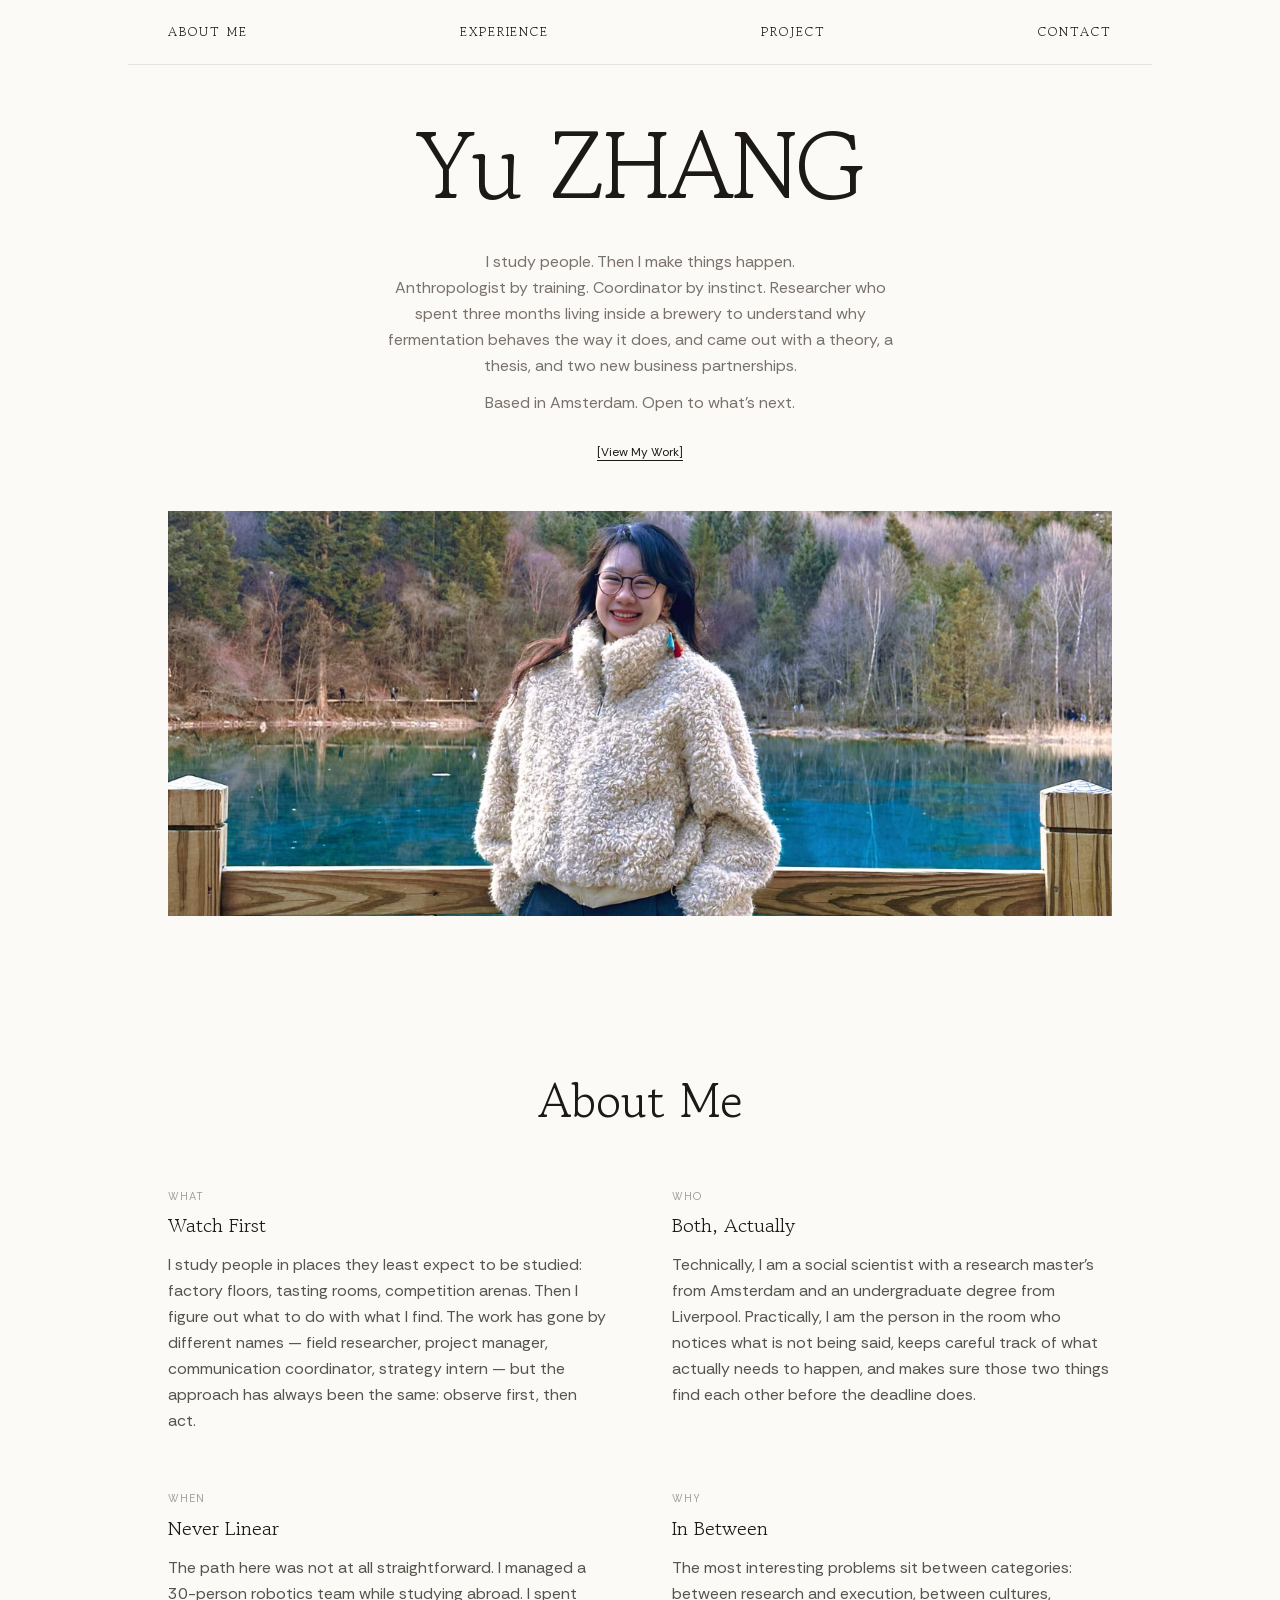
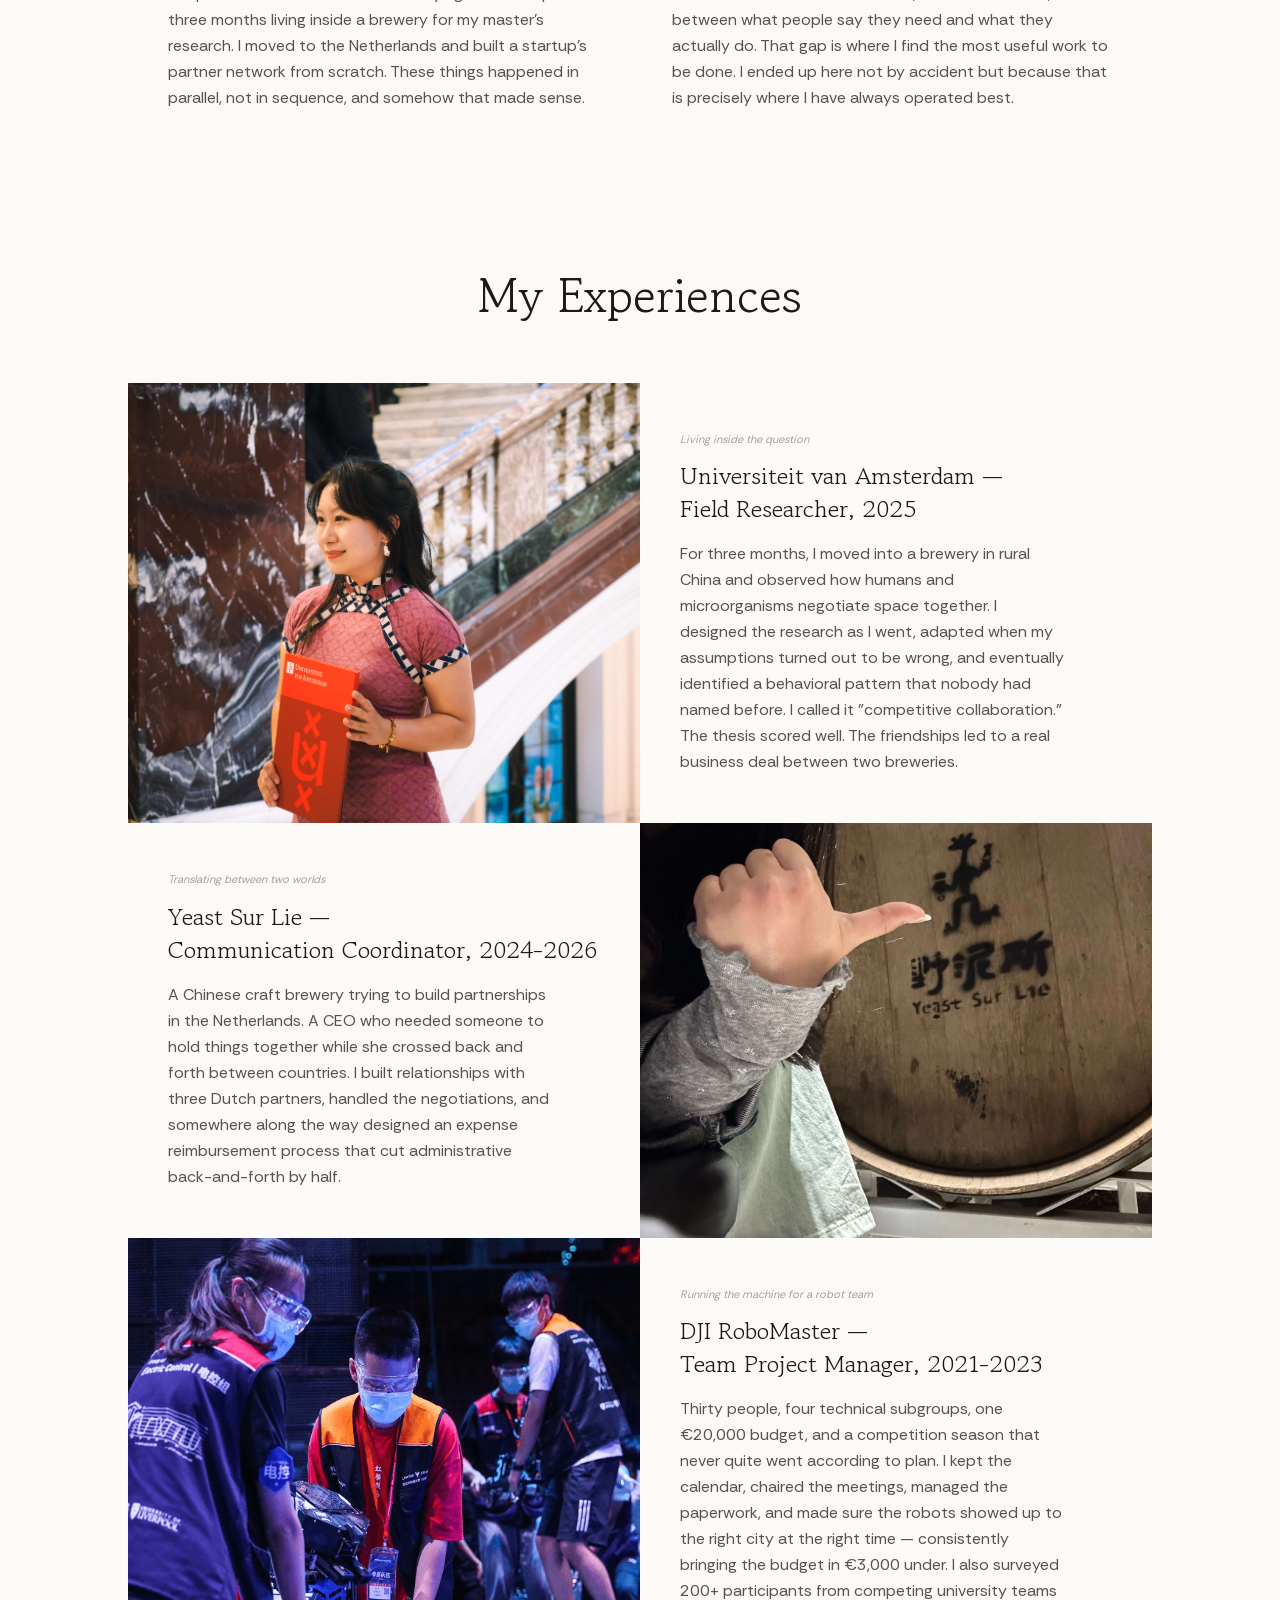
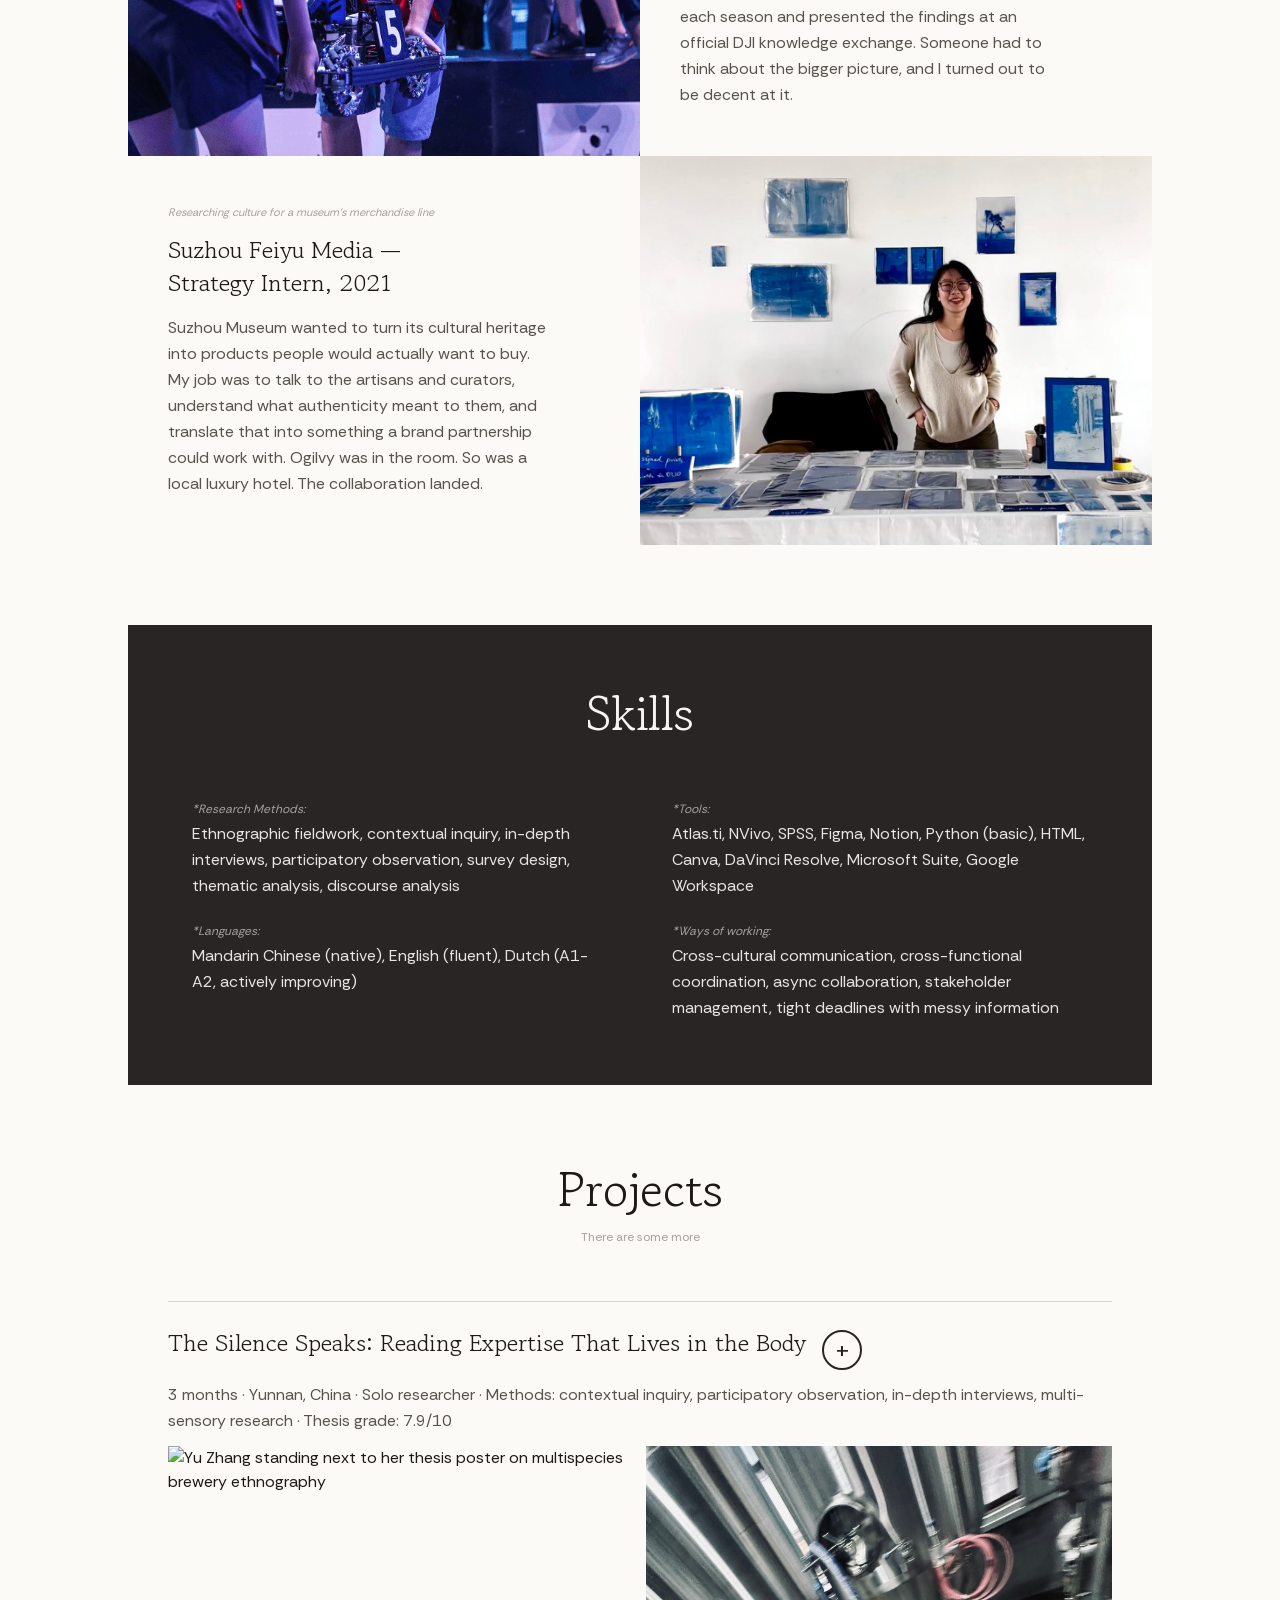
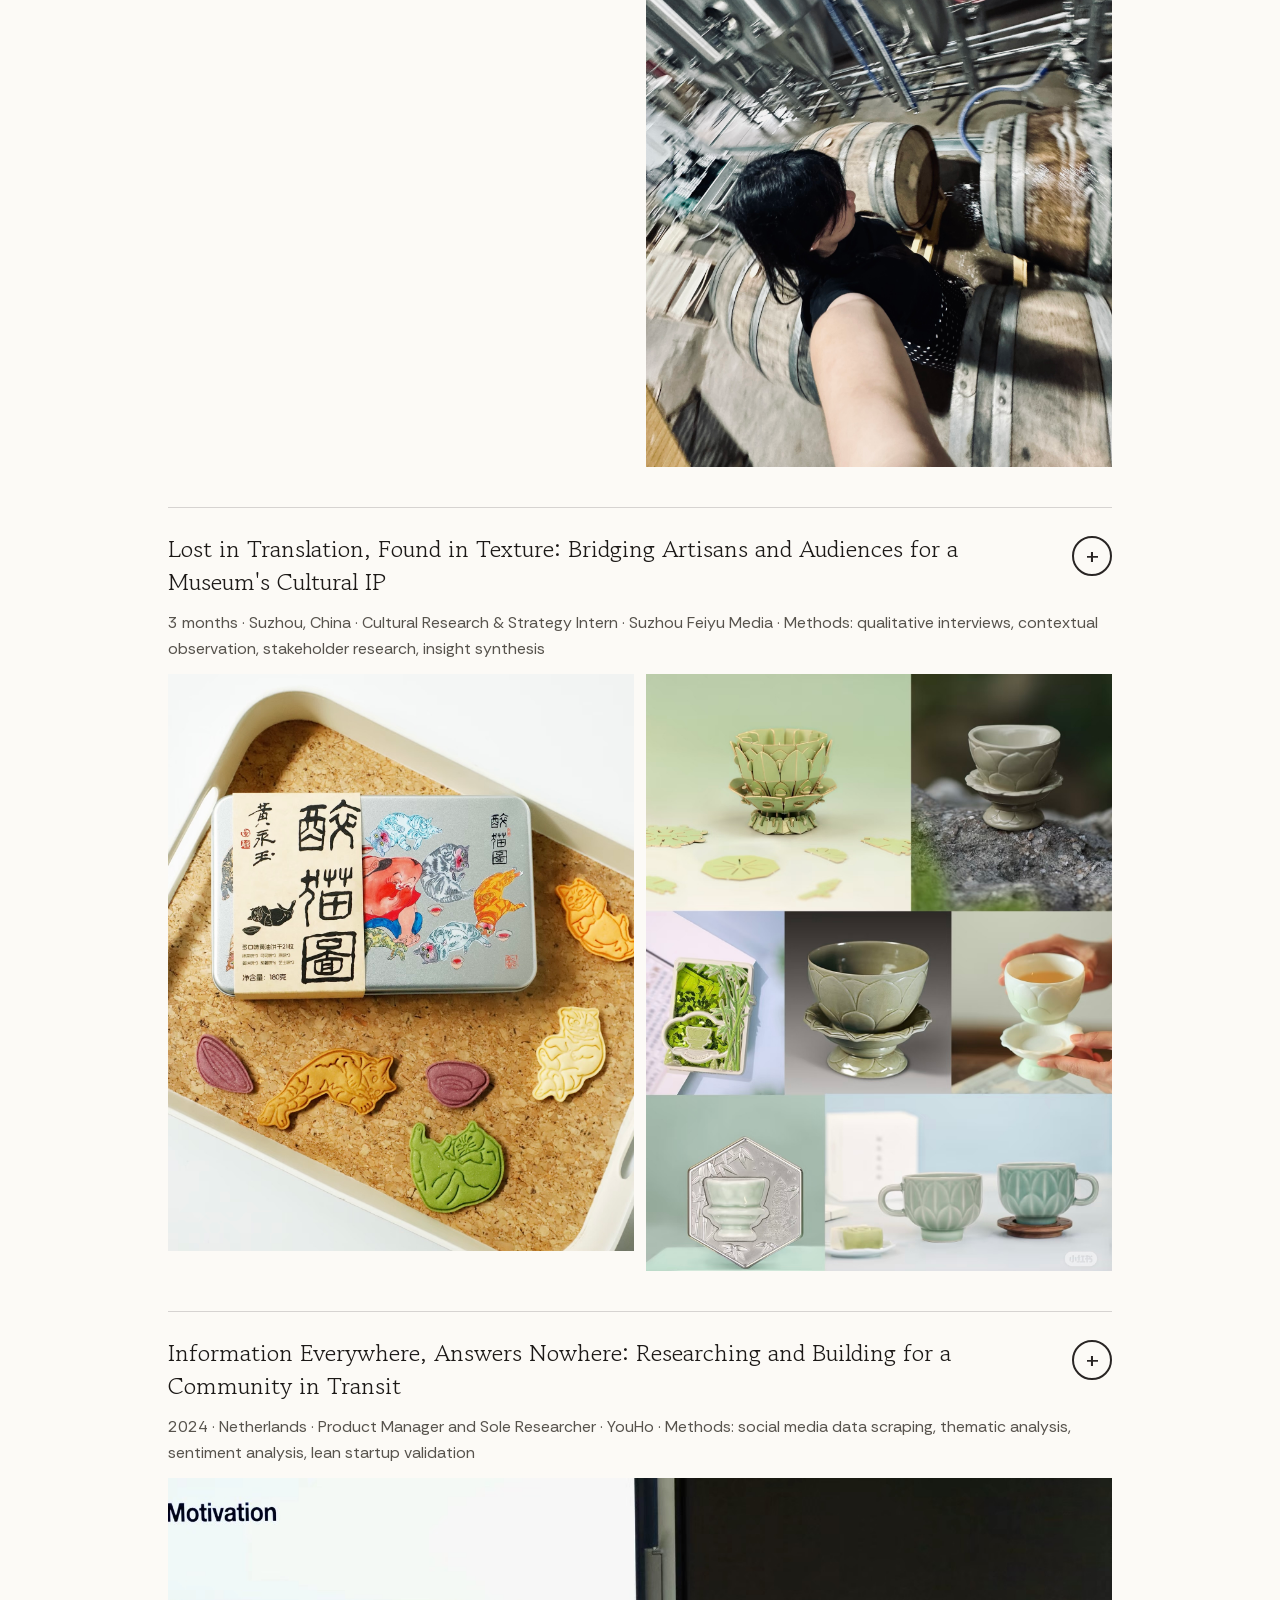
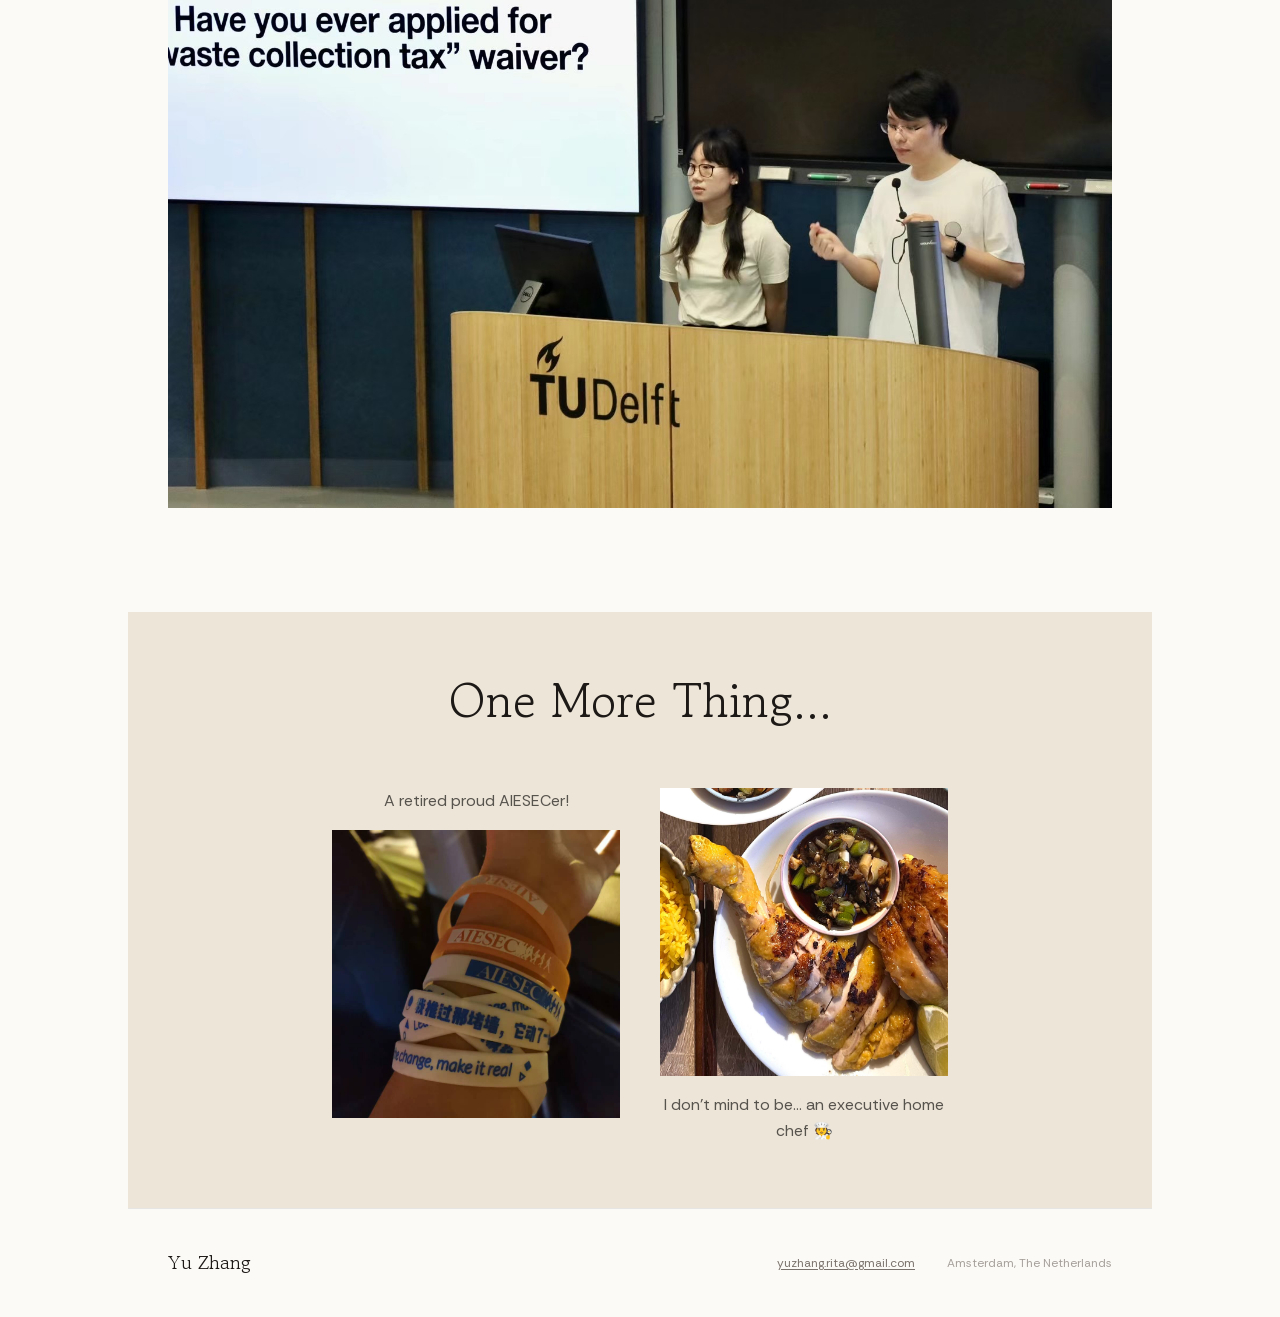
==== commit 65d4824a: "Deploy 2026-04-20 12:03:41 UTC @ 4e8a2bc1aeea9b7c35c93b94b38fb1851675f614" ====
--- a/index.html
+++ b/index.html
@@ -1,394 +1 @@
-<!doctype html>
-<html><head>
-	<meta name="generator" content="Hugo 0.146.1">
-  
-    <title>
-      
-      Hi! I&#39;m Yu Zhang
-      
-    </title>
-  
-  <meta charset="utf-8" />
-  <meta
-    name="description"
-    
-      content="I am..."
-    
-  />
-
-  <meta name="dc.relation" content="https://yuzhang-rita.github.io/" />
-
-  <meta name="robots" content="index,follow" />
-  
-
-
-  
-  <meta
-    itemprop="name"
-    content=" Hi! I&#39;m Yu Zhang "
-  />
-  <meta
-    itemprop="description"
-    
-      content="I am..."
-    
-  />
-
-  
-  
-    <meta
-      itemprop="image"
-      content="https://yuzhang-rita.github.io/img/meta-image.webp"
-    />
-  
-
-
-  
-  <meta property="og:url" content="https://yuzhang-rita.github.io/" />
-  <meta property="og:type" content="website" />
-  <meta
-    property="og:title"
-    content=" Hi! I&#39;m Yu Zhang "
-  />
-  <meta
-    property="og:description"
-    
-      content="I am..."
-    
-  />
-  
-    <meta
-      property="og:image"
-      content="https://yuzhang-rita.github.io/img/meta-image.webp"
-    />
-  
-
-
-  
-  <meta name="twitter:card" content="summary_large_image" />
-  <meta
-    name="twitter:title"
-    content=" Hi! I&#39;m Yu Zhang "
-  />
-  <meta
-    name="twitter:description"
-    
-      content="I am..."
-    
-  />
-  
-    <meta
-      name="twitter:image"
-      content="https://yuzhang-rita.github.io/img/meta-image.webp"
-    />
-  
-
-
-  <meta
-    name="viewport"
-    content="width=device-width, initial-scale=1, shrink-to-fit=no"
-  />
-  <meta name="theme-color" content="#1A94D2" />
-
-  
-  
-  
-  <link rel="stylesheet" href="/css/styles.min.css" media="screen" />
-
-  
-  
-  <link
-    rel="shortcut icon"
-    type="image/x-icon"
-    href="/img/favicon.ico"
-  />
-  
-  
-  
-  
-</head>
-<body>
-<header class="shadow-sm sticky-lg-top" style="z-index: 10000;">
-  <nav class="navbar navbar-expand-lg navbar-light py-3">
-    <div class="container px-5">
-      <a class="navbar-brand" href="https://yuzhang-rita.github.io/"
-        >
-        <span class="fw-bolder"
-          >Hi! I&#39;m Yu Zhang <br />
-          <span class="fw-light text-muted"
-            ></span
-          ></span
-        >
-      </a>
-      
-      <div class="collapse navbar-collapse" id="navbarSupportedContent">
-        <ul
-          class="navbar-nav align-items-center ms-auto mb-2 mb-lg-0 fw-bolder"
-        >
-          <li class="vr ms-1 d-none d-lg-block"></li>
-          
-        </ul>
-      </div>
-    </div>
-  </nav>
-  
-</header>
-<div id="content">
-      <main class="p-3 p-lg-5 container">
-        <div class="container"><div class="row gx-5 gy-3 mb-5">
-  <div class="col-lg-4">
-    
-    <img
-      class="rounded profile-img img-fluid shadow"
-      src="assets/profile.jpg"
-      alt="Main image"
-    />
-  </div>
-
-  <div class="col-lg-8">
-    <div class="text-center text-lg-start">
-      <div class="badge mb-4"></div>
-      <div class="fs-3 fw-light text-muted">
-        Hoi! Ik ben
-      </div>
-      <h1 class="display-1 fw-bolder">
-        <span class="d-inline">Yu Zhang </span>
-      </h1>
-      <p class="text-justify text-lg-start">
-        <p>Yu (玉) means ‘precious treasure’ in Chinese — lucky you, you’ve just found one.</p>
-<hr>
-<p>I’m a proactive and curious mind with an anthropologist’s eye for hidden stories, social dynamics, and the beauty of everyday life. Whether I’m leading a project, designing human-centered solutions, or diving into fieldwork, I bring creativity, empathy, and a strong sense of initiative. I love connecting ideas, people, and perspectives — and turning them into something meaningful.</p>
-
-      </p>
-    </div>
-    <div
-      class="d-grid gap-3 d-sm-flex justify-content-sm-center justify-content-lg-start mt-3 mt-lg-5"
-    >
-      
-      <a
-        class="btn btn-primary btn-lg px-5 py-3 fs-6 fw-bolder shadow-sm"
-        href="assets/cv.pdf"
-        >Curriculum vitae</a
-      >
-      
-    </div>
-  </div>
-  <br />
-  <br />
-  <hr />
-</div>
-
-
-<div class="mt-5 align-items-center"><h1 style="text-align: center; font-size: 3em; color: #2c3e50; text-shadow: 2px 2px 4px rgba(0,0,0,0.1); margin: 1em 0;">💬 I am a ...</h1>
-<h2 id="-project-manager-in-a-team-of-robotic-engineers">🤖 Project Manager in a Team of Robotic Engineers</h2>
-<img src="assets/robot_team.jpg" alt="The Robot Team" style="width: 100%; max-width: 100%; height: 200px; object-fit: cover; object-position: center; display: block; margin: 1em auto; border-radius: 12px; box-shadow: 0 4px 8px rgba(0,0,0,0.2);">
-<p>At the heart of a robotics lab, I was the only woman — and the one holding it all together. Over three years, I led a team of 30+ robotic engineers to design, develop, and compete in global robotics competitions organized by DJI. Our robots weren&rsquo;t just machines — they were battlefield heroes: some shot, some scouted with vision and infrared, others grabbed with precision arms. We engineered like gamers and executed like pros.</p>
-<p>While my teammates focused on technical innovation, I made sure everything else happened:</p>
-<ul>
-<li>Ran <strong>recruitment</strong>, built team culture, and hosted <strong>100+ meetings</strong></li>
-<li>Built <strong>Excel-based Gantt charts</strong> to streamline progress and accountability</li>
-<li>Managed <strong>budgets, sponsorships</strong>, and saved thousands in resources</li>
-<li>Bridged engineers, partners, and professors with clarity and empathy</li>
-</ul>
-<p>This wasn&rsquo;t just project management — it was full-spectrum leadership, shaped by grit, agility, and a whole lot of love for systems that work.</p>
-<hr>
-<h2 id="-anthropologist-in-a-brewery">🍻 Anthropologist in a Brewery</h2>
-<style>
-@media (min-width: 768px) {
-  .brewery-container {
-    flex-direction: row;
-    align-items: center;
-  }
-  .brewery-container .image-container {
-    order: 1;
-    display: flex;
-    align-items: center;
-  }
-  .brewery-container .text-container {
-    order: 2;
-    padding-left: 1em;
-    display: flex;
-    flex-direction: column;
-    justify-content: center;
-  }
-  .brewery-container .responsive-image {
-    width: 200px;
-    height: 300px;
-  }
-}
-@media (max-width: 767px) {
-  .brewery-container {
-    flex-direction: column;
-  }
-  .brewery-container .image-container {
-    order: 1;
-    margin-bottom: 1em;
-    width: 100%;
-  }
-  .brewery-container .text-container {
-    order: 2;
-  }
-  .brewery-container .responsive-image {
-    width: 100%;
-    height: 200px;
-  }
-}
-</style>
-<div class="brewery-container" style="display: flex; margin-bottom: 1em;">
-<div class="image-container">
-<img src="assets/brewery.jpg" alt="Brewery" class="responsive-image" style="object-fit: cover; border-radius: 12px; box-shadow: 0 4px 8px rgba(0,0,0,0.2);">
-</div>
-<div class="text-container" style="flex: 1; min-width: 300px;">
-<p>Wild yeast, bubbling tanks, and human relationships — that's my fieldwork.</p>
-<p>As part of my Research Master in Social Sciences at the University of Amsterdam, I designed a solo research project investigating the <strong>multispecies collaboration between brewers and wild yeast</strong> in Yunnan, China. For months, I observed, listened, tasted, and documented the sensory and social worlds that emerge from fermentation. I stood with brewers as they sniffed and stirred, watching how micro-life and human care entwined in the creation of sour beer.</p>
-<p>I call it &ldquo;the happiest field site in the world.&rdquo; This experience isn&rsquo;t just about beer — it&rsquo;s about <strong>connection</strong>. About how food and drink bring people together.</p>
-</div>
-</div>
-<hr>
-<h2 id="-documentary-director--editor">🎬 Documentary Director &amp; Editor</h2>
-<style>
-@media (min-width: 768px) {
-  .documentary-container {
-    flex-direction: row;
-    align-items: center;
-  }
-  .documentary-container .image-container {
-    order: 2;
-    display: flex;
-    align-items: center;
-  }
-  .documentary-container .text-container {
-    order: 1;
-    padding-right: 1em;
-    display: flex;
-    flex-direction: column;
-    justify-content: center;
-  }
-  .documentary-container .responsive-image {
-    width: 200px;
-    height: 300px;
-  }
-}
-@media (max-width: 767px) {
-  .documentary-container {
-    flex-direction: column;
-  }
-  .documentary-container .image-container {
-    order: 1;
-    margin-bottom: 1em;
-    width: 100%;
-  }
-  .documentary-container .text-container {
-    order: 2;
-  }
-  .documentary-container .responsive-image {
-    width: 100%;
-    height: 200px;
-  }
-}
-</style>
-<div class="documentary-container" style="display: flex; margin-bottom: 1em;">
-<div class="text-container" style="flex: 1; min-width: 300px;">
-<p>I believe stories deserve to be told — especially the ones that live in everyday lives.</p>
-<p>During my undergraduate fellowship, I co-directed <em>One Night</em>, a 30-minute ethnographic documentary on street food vendors in Suzhou. Over two months, I built trust with 30+ vendors, conducted intimate interviews, and shaped the visual narrative from scripting to final cut. The documentary explores how informal economies survive, thrive, and connect — all within a single bustling night.</p>
-<p>It premiered at our university cinema, but its impact continues in the voices we amplified.</p>
-</div>
-<div class="image-container">
-<img src="assets/photographer.jpg" alt="Photographer" class="responsive-image" style="object-fit: cover; border-radius: 12px; box-shadow: 0 4px 8px rgba(0,0,0,0.2);">
-</div>
-</div>
-<hr>
-<h2 id="-cultural-strategist-for-heritage-projects">🏛️ Cultural Strategist for Heritage Projects</h2>
-<p>Culture isn&rsquo;t static — it evolves. During my internship at Suzhou Feiyu Media, I worked on a case consultation for the <strong>Suzhou Museum</strong>, researching over ten intangible cultural heritages to inform IP and product strategy.</p>
-<p>Through <strong>onsite interviews, archival research</strong>, and creative ideation, I helped bridge tradition and design. I even collaborated with <strong>Ogilvy</strong>, proposing merchandise solutions that told meaningful stories and matched real market needs.</p>
-<p>This is where anthropology meets brand strategy — and I&rsquo;m right at the intersection.</p>
-<hr>
-<h2 id="-proud-aiesecer">🌏 Proud AIESECer</h2>
-<img src="assets/aiesec.png" alt="AIESEC" style="width: 100%; max-width: 100%; height: 200px; object-fit: cover; object-position: center; display: block; margin: 1em auto; border-radius: 12px; box-shadow: 0 4px 8px rgba(0,0,0,0.2);">
-<p>My AIESEC journey taught me how to lead, grow, and connect — fast.</p>
-<p>As External Relationship Leader on the City Middle Management Board, I built a WeChat audience from 0 to over 1,000 in four months, published 15 original articles, and led over 10 campus events with 2,000+ attendees.</p>
-<p>It wasn&rsquo;t just marketing — it was building a movement. And I&rsquo;ll always be proud of that.</p>
-<hr>
-<h2 id="lastly-fun-facts">Lastly, Fun Facts&hellip;</h2>
-<p>🧠 I used AI to generate logos and beer labels for the brewery I researched — then printed them on glasses and barrels.</p>
-<p>🌟 My Dream Job Is… Cook for all my loved ones…, or win a lottery then become a artist (lottery first please).</p>
-</div>
-
-
-
-
-
-
-
-        </div>
-        </main>
-    </div><footer class="footer">
-  
-  <section class="text-light bg-dark first-section">
-    <div
-      class="container d-flex flex-row justify-content-center justify-content-md-between align-items-center py-4 px-5"
-    >
-      
-      
-      <div class="d-none d-md-block">
-        <span>Get connected with me on LinkedIn &gt;</span>
-      </div>
-      
-      <div class="d-flex">
-        
-        <a href="https://linkedin.com/in/yu-zhang-1a42712b1" class="mx-2">
-          <i class="bi bi-linkedin text-light"></i>
-        </a>
-        
-      </div>
-      
-    </div>
-    
-  </section>
-  
-
-  
-  <section class="">
-    <div class="container text-md-start mt-5 px-5">
-      
-      <div class="row mt-3">
-        
-        <div class="col-md-6 col-lg-6 col-xl-4 text-center text-md-start mb-4">
-          
-        </div>
-        
-        <div class="d-none d-xl-block col-xl-4 text-center mb-3">
-          <h3>Hi! I&#39;m Yu Zhang</h3>
-          <p class="mb-2"></p>
-          <div class="fw-light mb-2">
-             <br />
-            Amsterdam, The Netherlands <br />
-            
-          </div>
-
-          
-        </div>
-        
-        
-        
-      </div>
-      
-    </div>
-  </section>
-  
-
-  
-  <div class="copyright py-2 text-center">
-    <p class="my-1 fs-6 text-muted"></p>
-  </div>
-
-  
-
-  
-
-   
-
-  <script src="/js/bundle.min.js" defer></script>
-</footer>
-</body>
-</html>
+<!DOCTYPE html><html lang="en" class="rethink_sans_ccc28ff9-module__qGttzG__variable gowun_batang_3cbf0f31-module__8-HoWG__variable"><head><meta charSet="utf-8"/><meta name="viewport" content="width=device-width, initial-scale=1"/><link rel="preload" href="/_next/static/media/038187927b76e879-s.p.0~4t3rxgvt53a.woff2" as="font" crossorigin="" type="font/woff2"/><link rel="preload" href="/_next/static/media/03abb6b3c682a0ef-s.p.00ee_y9161a-8.woff2" as="font" crossorigin="" type="font/woff2"/><link rel="preload" href="/_next/static/media/04ca3211689ae0a8-s.p.01._~cthopo_8.woff2" as="font" crossorigin="" type="font/woff2"/><link rel="preload" href="/_next/static/media/05ae2b72a666601b-s.p.07p_rzd7mv2ra.woff2" as="font" crossorigin="" type="font/woff2"/><link rel="preload" href="/_next/static/media/078929833dddc930-s.p.13okphkc-0~ua.woff2" as="font" crossorigin="" type="font/woff2"/><link rel="preload" href="/_next/static/media/084fd7af3787ebe8-s.p.0sw_dzrmnoryy.woff2" as="font" crossorigin="" type="font/woff2"/><link rel="preload" href="/_next/static/media/0a80bce8db811f79-s.p.0tc-ywrqjxtz7.woff2" as="font" crossorigin="" type="font/woff2"/><link rel="preload" href="/_next/static/media/0ced19e4530075c8-s.p.124a.4llcp_dg.woff2" as="font" crossorigin="" type="font/woff2"/><link rel="preload" href="/_next/static/media/0dc02305a3505331-s.p.045lmq4bb63op.woff2" as="font" crossorigin="" type="font/woff2"/><link rel="preload" href="/_next/static/media/0e47ce7ee8e74ec4-s.p.0o35sck8abr26.woff2" as="font" crossorigin="" type="font/woff2"/><link rel="preload" href="/_next/static/media/0ec6a846b01669fa-s.p.015-~456x4iwu.woff2" as="font" crossorigin="" type="font/woff2"/><link rel="preload" href="/_next/static/media/0fbe8b45e8733db5-s.p.0.4n_n9y4ue2_.woff2" as="font" crossorigin="" type="font/woff2"/><link rel="preload" href="/_next/static/media/12ea4a5ef2c22677-s.p.0s6sg4q6dk8_c.woff2" as="font" crossorigin="" type="font/woff2"/><link rel="preload" href="/_next/static/media/1448de807ce680bf-s.p.12bsnv0dsux2h.woff2" as="font" crossorigin="" type="font/woff2"/><link rel="preload" href="/_next/static/media/147b931d04cd1a05-s.p.0ta54m19yog7~.woff2" as="font" crossorigin="" type="font/woff2"/><link rel="preload" href="/_next/static/media/161a6dc70e6b5778-s.p.0mvcfjolm.0dn.woff2" as="font" crossorigin="" type="font/woff2"/><link rel="preload" href="/_next/static/media/1d58012a7921454c-s.p.0tknup41s528o.woff2" as="font" crossorigin="" type="font/woff2"/><link rel="preload" href="/_next/static/media/1e0f8a3cddd81ecb-s.p.0xe.~0zgeq3yg.woff2" as="font" crossorigin="" type="font/woff2"/><link rel="preload" href="/_next/static/media/2064728aaf8875dd-s.p.101hh_kfe.s2w.woff2" as="font" crossorigin="" type="font/woff2"/><link rel="preload" href="/_next/static/media/21ed6c35a69adae1-s.p.0id2d1jkds.qy.woff2" as="font" crossorigin="" type="font/woff2"/><link rel="preload" href="/_next/static/media/25b967476ba13b6d-s.p.0~-_22s7a47x7.woff2" as="font" crossorigin="" type="font/woff2"/><link rel="preload" href="/_next/static/media/2a562836181be25a-s.p.0ijka~j0yh0m6.woff2" as="font" crossorigin="" type="font/woff2"/><link rel="preload" href="/_next/static/media/30ebca15d88ba78d-s.p.0lufif7c9982q.woff2" as="font" crossorigin="" type="font/woff2"/><link rel="preload" href="/_next/static/media/30fd58d012799a89-s.p.0q28k7kzfuxtq.woff2" as="font" crossorigin="" type="font/woff2"/><link rel="preload" href="/_next/static/media/3617ca58ace11d3d-s.p.0z0k2~mpwz-3q.woff2" as="font" crossorigin="" type="font/woff2"/><link rel="preload" href="/_next/static/media/396236429292a496-s.p.0n2mb_ktnxc2i.woff2" as="font" crossorigin="" type="font/woff2"/><link rel="preload" href="/_next/static/media/39a079bdcba168cd-s.p.0v~rbkl5o_uu3.woff2" as="font" crossorigin="" type="font/woff2"/><link rel="preload" href="/_next/static/media/3c6b447269265f14-s.p.01pewo8l3uf0r.woff2" as="font" crossorigin="" type="font/woff2"/><link rel="preload" href="/_next/static/media/3f158a7119001fa0-s.p.05pd91d620.p6.woff2" as="font" crossorigin="" type="font/woff2"/><link rel="preload" href="/_next/static/media/41b945188eac071f-s.p.0ajdng.zesuee.woff2" as="font" crossorigin="" type="font/woff2"/><link rel="preload" href="/_next/static/media/45e6388e627e8df5-s.p.03edc-36vvgdy.woff2" as="font" crossorigin="" type="font/woff2"/><link rel="preload" href="/_next/static/media/46d5e8e5d63842c1-s.p.0jxld0gsb-3o9.woff2" as="font" crossorigin="" type="font/woff2"/><link rel="preload" href="/_next/static/media/493e8d144adc46f8-s.p.0e~6zwhp~62h..woff2" as="font" crossorigin="" type="font/woff2"/><link rel="preload" href="/_next/static/media/4b27254891ee8dde-s.p.0dddqnsx94uh6.woff2" as="font" crossorigin="" type="font/woff2"/><link rel="preload" href="/_next/static/media/51e4f64a7cf94e1f-s.p.0~h7z3f1d3da-.woff2" as="font" crossorigin="" type="font/woff2"/><link rel="preload" href="/_next/static/media/575cea38fe133190-s.p.0t1mqrogwx2v3.woff2" as="font" crossorigin="" type="font/woff2"/><link rel="preload" href="/_next/static/media/58770e61fc5f1bc6-s.p.0psfcccufsx5~.woff2" as="font" crossorigin="" type="font/woff2"/><link rel="preload" href="/_next/static/media/59b2ed5ec2bb28b8-s.p.0u~3t84vqcnw-.woff2" as="font" crossorigin="" type="font/woff2"/><link rel="preload" href="/_next/static/media/5b10caec878893dc-s.p.17lg5x~v5gyyz.woff2" as="font" crossorigin="" type="font/woff2"/><link rel="preload" href="/_next/static/media/60a9a3100c6dd9eb-s.p.0hf~f2hbzdov3.woff2" as="font" crossorigin="" type="font/woff2"/><link rel="preload" href="/_next/static/media/629bcf8ca15961c7-s.p.0io~tmchy63fq.woff2" as="font" crossorigin="" type="font/woff2"/><link rel="preload" href="/_next/static/media/675a7a65b85cd646-s.p.0h6z0iaw_pff2.woff2" as="font" crossorigin="" type="font/woff2"/><link rel="preload" href="/_next/static/media/6893745f1c621fde-s.p.0uty3ar9dw6sn.woff2" as="font" crossorigin="" type="font/woff2"/><link rel="preload" href="/_next/static/media/6b7380b40958ada9-s.p.0v5xc4~j6gqs3.woff2" as="font" crossorigin="" type="font/woff2"/><link rel="preload" href="/_next/static/media/6f235d41f0df121e-s.p.0ywy8h~ep9f4c.woff2" as="font" crossorigin="" type="font/woff2"/><link rel="preload" href="/_next/static/media/6f8e5b93886a04b1-s.p.0-fi3uxnfqytd.woff2" as="font" crossorigin="" type="font/woff2"/><link rel="preload" href="/_next/static/media/70af0f76d6dc5fa6-s.p.0ii-f_cf9ljmh.woff2" as="font" crossorigin="" type="font/woff2"/><link rel="preload" href="/_next/static/media/71bf6bf24a88ce19-s.p.0837281qk0p31.woff2" as="font" crossorigin="" type="font/woff2"/><link rel="preload" href="/_next/static/media/760ddf2b29669039-s.p.0raj9v69cwa_e.woff2" as="font" crossorigin="" type="font/woff2"/><link rel="preload" href="/_next/static/media/7613363e4e64a5b3-s.p.0ygtia.lj._li.woff2" as="font" crossorigin="" type="font/woff2"/><link rel="preload" href="/_next/static/media/78c941b594f09a78-s.p.15sphque4hjpm.woff2" as="font" crossorigin="" type="font/woff2"/><link rel="preload" href="/_next/static/media/798bee1cad16d1de-s.p.0eh~n.~52gyo2.woff2" as="font" crossorigin="" type="font/woff2"/><link rel="preload" href="/_next/static/media/79c41c04c56802d4-s.p.0k106m~fq3f1..woff2" as="font" crossorigin="" type="font/woff2"/><link rel="preload" href="/_next/static/media/7e507754ca407bfa-s.p.0aao_f.~w6by6.woff2" as="font" crossorigin="" type="font/woff2"/><link rel="preload" href="/_next/static/media/7fd41af8a0c86405-s.p.09j~0y8nyld2c.woff2" as="font" crossorigin="" type="font/woff2"/><link rel="preload" href="/_next/static/media/852ee89b41ac7069-s.p.006~~4hh4a47n.woff2" as="font" crossorigin="" type="font/woff2"/><link rel="preload" href="/_next/static/media/868c42438a9b8096-s.p.084lw8r6~nx48.woff2" as="font" crossorigin="" type="font/woff2"/><link rel="preload" href="/_next/static/media/86b404374e5e0c48-s.p.0s2wv54dybj6x.woff2" as="font" crossorigin="" type="font/woff2"/><link rel="preload" href="/_next/static/media/938b84cfd73377ea-s.p.09lhmjtxzl9ij.woff2" as="font" crossorigin="" type="font/woff2"/><link rel="preload" href="/_next/static/media/944fa5fe92c824bc-s.p.0typk1xyaevuv.woff2" as="font" crossorigin="" type="font/woff2"/><link rel="preload" href="/_next/static/media/94fe4fcb04408a41-s.p.0k~wspvov1g.3.woff2" as="font" crossorigin="" type="font/woff2"/><link rel="preload" href="/_next/static/media/98b60be8eb64137b-s.p.0l7qd_acu968i.woff2" as="font" crossorigin="" type="font/woff2"/><link rel="preload" href="/_next/static/media/9962c9d56734f388-s.p.05bxr00g0mym_.woff2" as="font" crossorigin="" type="font/woff2"/><link rel="preload" href="/_next/static/media/9b163b924e439a4c-s.p.0rd2uf6.59bxr.woff2" as="font" crossorigin="" type="font/woff2"/><link rel="preload" href="/_next/static/media/9e681c6c74624013-s.p.0u_4bj00-v4au.woff2" as="font" crossorigin="" type="font/woff2"/><link rel="preload" href="/_next/static/media/9f9aab94feb87101-s.p.03ljx_~xi3k0f.woff2" as="font" crossorigin="" type="font/woff2"/><link rel="preload" href="/_next/static/media/9fbf327b251a17ee-s.p.0.pe21qgo0-78.woff2" as="font" crossorigin="" type="font/woff2"/><link rel="preload" href="/_next/static/media/a14cd8f05c18b1f8-s.p.1368qbqimf_p-.woff2" as="font" crossorigin="" type="font/woff2"/><link rel="preload" href="/_next/static/media/a79f92f0fc22e6cf-s.p.0p2~jvzmhplec.woff2" as="font" crossorigin="" type="font/woff2"/><link rel="preload" href="/_next/static/media/af478636e14b09da-s.p.0~z69jl45dl9_.woff2" as="font" crossorigin="" type="font/woff2"/><link rel="preload" href="/_next/static/media/b52bcf1bbc6211d5-s.p.0gf970g63czp6.woff2" as="font" crossorigin="" type="font/woff2"/><link rel="preload" href="/_next/static/media/bb0c31fa0cf16376-s.p.13j75i3p_wqv-.woff2" as="font" crossorigin="" type="font/woff2"/><link rel="preload" href="/_next/static/media/bd8354b5da144dc0-s.p.0t5a7n-du61st.woff2" as="font" crossorigin="" type="font/woff2"/><link rel="preload" href="/_next/static/media/bed21e49fccc64d3-s.p.0ljc3bxe0f2cr.woff2" as="font" crossorigin="" type="font/woff2"/><link rel="preload" href="/_next/static/media/bf61189fecb76af7-s.p.0vublzl_1.68f.woff2" as="font" crossorigin="" type="font/woff2"/><link rel="preload" href="/_next/static/media/c3e232b45c691d80-s.p.0s2orn41ublvn.woff2" as="font" crossorigin="" type="font/woff2"/><link rel="preload" href="/_next/static/media/c5eb148787fe7970-s.p.0c-b13fey56c7.woff2" as="font" crossorigin="" type="font/woff2"/><link rel="preload" href="/_next/static/media/c63ba95ab7e9c18d-s.p.0ho-55saw~5rx.woff2" as="font" crossorigin="" type="font/woff2"/><link rel="preload" href="/_next/static/media/ca8b43c84740be1e-s.p.14xpd4x6y8kxh.woff2" as="font" crossorigin="" type="font/woff2"/><link rel="preload" href="/_next/static/media/ca9b89bb35bce2e4-s.p.0_81efg4mie1..woff2" as="font" crossorigin="" type="font/woff2"/><link rel="preload" href="/_next/static/media/ccaccc95e90e3950-s.p.12urvm-hkille.woff2" as="font" crossorigin="" type="font/woff2"/><link rel="preload" href="/_next/static/media/d776371a18e756c1-s.p.0e5if99_wai0_.woff2" as="font" crossorigin="" type="font/woff2"/><link rel="preload" href="/_next/static/media/d9cc5dbb03d62659-s.p.02d7i4ri9v73g.woff2" as="font" crossorigin="" type="font/woff2"/><link rel="preload" href="/_next/static/media/da2be8643b473d64-s.p.149_rn8y92ffr.woff2" as="font" crossorigin="" type="font/woff2"/><link rel="preload" href="/_next/static/media/daf9aace86ba66fa-s.p.02vs-t0dpq9z1.woff2" as="font" crossorigin="" type="font/woff2"/><link rel="preload" href="/_next/static/media/e5244286897cf4bc-s.p.16z8bqy20spct.woff2" as="font" crossorigin="" type="font/woff2"/><link rel="preload" href="/_next/static/media/e756270ead040878-s.p.0l2mq9uswc~a-.woff2" as="font" crossorigin="" type="font/woff2"/><link rel="preload" href="/_next/static/media/e8a03a010d40f7d2-s.p.16we4qe1rfbl~.woff2" as="font" crossorigin="" type="font/woff2"/><link rel="preload" href="/_next/static/media/efe41f4d674ce509-s.p.0grg-mnbfau5_.woff2" as="font" crossorigin="" type="font/woff2"/><link rel="preload" href="/_next/static/media/f191b0c6d843220b-s.p.17a379-cgdg6d.woff2" as="font" crossorigin="" type="font/woff2"/><link rel="preload" href="/_next/static/media/f1e8f748f128a704-s.p.0zy.gucty2job.woff2" as="font" crossorigin="" type="font/woff2"/><link rel="preload" href="/_next/static/media/f2eb4c8acb66b58d-s.p.05t8yu_-nfm6n.woff2" as="font" crossorigin="" type="font/woff2"/><link rel="preload" href="/_next/static/media/f66c82b282f3deac-s.p.0v9np7ok3pskf.woff2" as="font" crossorigin="" type="font/woff2"/><link rel="preload" href="/_next/static/media/f80e775f949431f5-s.p.0nlbu6ae6gv.5.woff2" as="font" crossorigin="" type="font/woff2"/><link rel="preload" href="/_next/static/media/fe38c2966e5f4639-s.p.0v4vgx37j~24x.woff2" as="font" crossorigin="" type="font/woff2"/><link rel="preload" as="image" href="/assets/me.jpg"/><link rel="stylesheet" href="/_next/static/chunks/0a8irz2_6ju4g.css" data-precedence="next"/><link rel="preload" as="script" fetchPriority="low" href="/_next/static/chunks/0tg56f9b4n2b-.js"/><script src="/_next/static/chunks/0bou74u1mo1gf.js" async=""></script><script src="/_next/static/chunks/0v9c2uadhpd-i.js" async=""></script><script src="/_next/static/chunks/turbopack-17saiyc_cxmci.js" async=""></script><script src="/_next/static/chunks/11~zcxhh~iih4.js" async=""></script><script src="/_next/static/chunks/0wursci~ipsrc.js" async=""></script><script src="/_next/static/chunks/01wtrx8n_.p.w.js" async=""></script><link rel="preload" href="https://www.googletagmanager.com/gtag/js?id=G-0FGX256LQV" as="script"/><meta name="next-size-adjust" content=""/><title>Yu Zhang</title><meta name="description" content="Personal website of Yu Zhang — Field Researcher, Communication Coordinator, and Project Manager based in Amsterdam."/><link rel="icon" href="/favicon.png"/><script src="/_next/static/chunks/03~yq9q893hmn.js" noModule=""></script></head><body class="min-h-full flex flex-col bg-[#FCFAF6] text-stone-900 antialiased xl:px-32 2xl:px-64"><div hidden=""><!--$--><!--/$--></div><header class="w-full px-4 sm:px-6 md:px-10 py-4 md:py-5 border-b border-stone-200"><nav><ul class="flex flex-wrap justify-center sm:justify-between gap-x-4 sm:gap-x-6 md:gap-x-8 gap-y-2"><li><a href="#about" class="text-[11px] sm:text-[12px] md:text-[13px] tracking-[0.1em] md:tracking-[0.15em] uppercase whitespace-nowrap text-stone-900 hover:text-stone-500 transition-colors" style="font-family:var(--font-garamond)">About Me</a></li><li><a href="#experience" class="text-[11px] sm:text-[12px] md:text-[13px] tracking-[0.1em] md:tracking-[0.15em] uppercase whitespace-nowrap text-stone-900 hover:text-stone-500 transition-colors" style="font-family:var(--font-garamond)">Experience</a></li><li><a href="#project" class="text-[11px] sm:text-[12px] md:text-[13px] tracking-[0.1em] md:tracking-[0.15em] uppercase whitespace-nowrap text-stone-900 hover:text-stone-500 transition-colors" style="font-family:var(--font-garamond)">Project</a></li><li><a href="#contact" class="text-[11px] sm:text-[12px] md:text-[13px] tracking-[0.1em] md:tracking-[0.15em] uppercase whitespace-nowrap text-stone-900 hover:text-stone-500 transition-colors" style="font-family:var(--font-garamond)">Contact</a></li></ul></nav></header><main><section class="px-6 md:px-10 pb-16 md:pb-20"><div class="text-center pt-8 md:pt-10 pb-10 md:pb-12"><h1 class="text-5xl sm:text-6xl md:text-8xl mb-6 leading-tight tracking-tight" style="font-family:var(--font-garamond)">Yu ZHANG</h1><p class="text-base text-stone-500 max-w-lg mx-auto leading-relaxed mb-3">I study people. Then I make things happen.<br/>Anthropologist by training. Coordinator by instinct. Researcher who spent three months living inside a brewery to understand why fermentation behaves the way it does, and came out with a theory, a thesis, and two new business partnerships.</p><p class="text-base text-stone-500 mb-6">Based in Amsterdam. Open to what&#x27;s next.</p><a href="#project" class="text-xs text-stone-900 underline underline-offset-4 hover:text-stone-600 transition-colors">[View My Work]</a></div><div class="relative w-full aspect-[3/2] md:aspect-[21/9] overflow-hidden"><img alt="Yu Zhang at a scenic lakeside" decoding="async" data-nimg="fill" class="object-cover object-center" style="position:absolute;height:100%;width:100%;left:0;top:0;right:0;bottom:0;color:transparent" src="/assets/me.jpg"/></div></section><section id="about" class="px-6 md:px-10 py-16 md:py-20"><h2 class="text-3xl sm:text-4xl md:text-5xl text-center mb-12 md:mb-16" style="font-family:var(--font-garamond)">About Me</h2><div class="grid grid-cols-1 md:grid-cols-2 gap-x-16 gap-y-10 md:gap-y-14"><div><p class="text-[11px] tracking-widest uppercase text-stone-400 mb-2">What</p><h3 class="text-xl mb-3" style="font-family:var(--font-garamond)">Watch First</h3><p class="text-base text-stone-600 leading-relaxed">I study people in places they least expect to be studied: factory floors, tasting rooms, competition arenas. Then I figure out what to do with what I find. The work has gone by different names — field researcher, project manager, communication coordinator, strategy intern — but the approach has always been the same: observe first, then act.</p></div><div><p class="text-[11px] tracking-widest uppercase text-stone-400 mb-2">Who</p><h3 class="text-xl mb-3" style="font-family:var(--font-garamond)">Both, Actually</h3><p class="text-base text-stone-600 leading-relaxed">Technically, I am a social scientist with a research master&#x27;s from Amsterdam and an undergraduate degree from Liverpool. Practically, I am the person in the room who notices what is not being said, keeps careful track of what actually needs to happen, and makes sure those two things find each other before the deadline does.</p></div><div><p class="text-[11px] tracking-widest uppercase text-stone-400 mb-2">When</p><h3 class="text-xl mb-3" style="font-family:var(--font-garamond)">Never Linear</h3><p class="text-base text-stone-600 leading-relaxed">The path here was not at all straightforward. I managed a 30-person robotics team while studying abroad. I spent three months living inside a brewery for my master&#x27;s research. I moved to the Netherlands and built a startup&#x27;s partner network from scratch. These things happened in parallel, not in sequence, and somehow that made sense.</p></div><div><p class="text-[11px] tracking-widest uppercase text-stone-400 mb-2">Why</p><h3 class="text-xl mb-3" style="font-family:var(--font-garamond)">In Between</h3><p class="text-base text-stone-600 leading-relaxed">The most interesting problems sit between categories: between research and execution, between cultures, between what people say they need and what they actually do. That gap is where I find the most useful work to be done. I ended up here not by accident but because that is precisely where I have always operated best.</p></div></div></section><section id="experience" class="py-16 md:py-20"><h2 class="text-3xl sm:text-4xl md:text-5xl text-center mb-12 md:mb-16 px-6 md:px-10" style="font-family:var(--font-garamond)">My Experiences</h2><div class="flex flex-col gap-0"><div class="grid grid-cols-1 md:grid-cols-2"><div class="md:order-1 order-1"><div class="relative aspect-square md:aspect-auto md:h-full md:min-h-80 overflow-hidden"><img alt="Yu Zhang at Universiteit van Amsterdam graduation ceremony" loading="lazy" decoding="async" data-nimg="fill" class="object-cover object-center" style="position:absolute;height:100%;width:100%;left:0;top:0;right:0;bottom:0;color:transparent" src="/assets/grad.jpg"/></div></div><div class="md:order-2 order-2 px-6 md:px-10 py-10 md:py-12 flex flex-col justify-center items-center text-center md:items-start md:text-left"><p class="text-[11px] text-stone-400 mb-3 italic">Living inside the question</p><h3 class="text-xl md:text-2xl mb-4 leading-snug" style="font-family:var(--font-garamond)">Universiteit van Amsterdam<!-- --> —<br/>Field Researcher, 2025</h3><p class="text-base text-stone-600 leading-relaxed max-w-sm">For three months, I moved into a brewery in rural China and observed how humans and microorganisms negotiate space together. I designed the research as I went, adapted when my assumptions turned out to be wrong, and eventually identified a behavioral pattern that nobody had named before. I called it &quot;competitive collaboration.&quot; The thesis scored well. The friendships led to a real business deal between two breweries.</p></div></div><div class="grid grid-cols-1 md:grid-cols-2"><div class="md:order-2 order-1"><div class="relative aspect-square md:aspect-auto md:h-full md:min-h-80 overflow-hidden"><img alt="Yeast Sur Lie brewery barrel" loading="lazy" decoding="async" data-nimg="fill" class="object-cover object-center" style="position:absolute;height:100%;width:100%;left:0;top:0;right:0;bottom:0;color:transparent" src="/assets/beer.jpg"/></div></div><div class="md:order-1 order-2 px-6 md:px-10 py-10 md:py-12 flex flex-col justify-center items-center text-center md:items-start md:text-left"><p class="text-[11px] text-stone-400 mb-3 italic">Translating between two worlds</p><h3 class="text-xl md:text-2xl mb-4 leading-snug" style="font-family:var(--font-garamond)">Yeast Sur Lie<!-- --> —<br/>Communication Coordinator, 2024-2026</h3><p class="text-base text-stone-600 leading-relaxed max-w-sm">A Chinese craft brewery trying to build partnerships in the Netherlands. A CEO who needed someone to hold things together while she crossed back and forth between countries. I built relationships with three Dutch partners, handled the negotiations, and somewhere along the way designed an expense reimbursement process that cut administrative back-and-forth by half.</p></div></div><div class="grid grid-cols-1 md:grid-cols-2"><div class="md:order-1 order-1"><div class="relative aspect-square md:aspect-auto md:h-full md:min-h-80 overflow-hidden"><img alt="DJI RoboMaster team competition" loading="lazy" decoding="async" data-nimg="fill" class="object-cover object-center" style="position:absolute;height:100%;width:100%;left:0;top:0;right:0;bottom:0;color:transparent" src="/assets/rm.png"/></div></div><div class="md:order-2 order-2 px-6 md:px-10 py-10 md:py-12 flex flex-col justify-center items-center text-center md:items-start md:text-left"><p class="text-[11px] text-stone-400 mb-3 italic">Running the machine for a robot team</p><h3 class="text-xl md:text-2xl mb-4 leading-snug" style="font-family:var(--font-garamond)">DJI RoboMaster<!-- --> —<br/>Team Project Manager, 2021-2023</h3><p class="text-base text-stone-600 leading-relaxed max-w-sm">Thirty people, four technical subgroups, one €20,000 budget, and a competition season that never quite went according to plan. I kept the calendar, chaired the meetings, managed the paperwork, and made sure the robots showed up to the right city at the right time — consistently bringing the budget in €3,000 under. I also surveyed 200+ participants from competing university teams each season and presented the findings at an official DJI knowledge exchange. Someone had to think about the bigger picture, and I turned out to be decent at it.</p></div></div><div class="grid grid-cols-1 md:grid-cols-2"><div class="md:order-2 order-1"><div class="relative aspect-square md:aspect-auto md:h-full md:min-h-80 overflow-hidden"><img alt="Yu Zhang presenting cyanotype prints at Suzhou Feiyu Media" loading="lazy" decoding="async" data-nimg="fill" class="object-cover object-center" style="position:absolute;height:100%;width:100%;left:0;top:0;right:0;bottom:0;color:transparent" src="/assets/intern.jpg"/></div></div><div class="md:order-1 order-2 px-6 md:px-10 py-10 md:py-12 flex flex-col justify-center items-center text-center md:items-start md:text-left"><p class="text-[11px] text-stone-400 mb-3 italic">Researching culture for a museum&#x27;s merchandise line</p><h3 class="text-xl md:text-2xl mb-4 leading-snug" style="font-family:var(--font-garamond)">Suzhou Feiyu Media<!-- --> —<br/>Strategy Intern, 2021</h3><p class="text-base text-stone-600 leading-relaxed max-w-sm">Suzhou Museum wanted to turn its cultural heritage into products people would actually want to buy. My job was to talk to the artisans and curators, understand what authenticity meant to them, and translate that into something a brand partnership could work with. Ogilvy was in the room. So was a local luxury hotel. The collaboration landed.</p></div></div></div></section><section class="bg-stone-800 text-stone-100 px-6 md:px-10 py-12 md:py-16"><h2 class="text-3xl sm:text-4xl md:text-5xl text-center mb-12 md:mb-16" style="font-family:var(--font-garamond)">Skills</h2><div class="max-w-4xl mx-auto grid grid-cols-1 md:grid-cols-2 gap-x-16 gap-y-6"><div><p class="text-xs text-stone-400 italic mb-1">*<!-- -->Research Methods<!-- -->:</p><p class="text-base text-stone-200 leading-relaxed">Ethnographic fieldwork, contextual inquiry, in-depth interviews, participatory observation, survey design, thematic analysis, discourse analysis</p></div><div><p class="text-xs text-stone-400 italic mb-1">*<!-- -->Tools<!-- -->:</p><p class="text-base text-stone-200 leading-relaxed">Atlas.ti, NVivo, SPSS, Figma, Notion, Python (basic), HTML, Canva, DaVinci Resolve, Microsoft Suite, Google Workspace</p></div><div><p class="text-xs text-stone-400 italic mb-1">*<!-- -->Languages<!-- -->:</p><p class="text-base text-stone-200 leading-relaxed">Mandarin Chinese (native), English (fluent), Dutch (A1-A2, actively improving)</p></div><div><p class="text-xs text-stone-400 italic mb-1">*<!-- -->Ways of working<!-- -->:</p><p class="text-base text-stone-200 leading-relaxed">Cross-cultural communication, cross-functional coordination, async collaboration, stakeholder management, tight deadlines with messy information</p></div></div></section><section id="project" class="px-6 md:px-10 py-16 md:py-20"><h2 class="text-3xl sm:text-4xl md:text-5xl text-center mb-4" style="font-family:var(--font-garamond)">Projects</h2><p class="text-center text-xs text-stone-400 mb-14">There are some more</p><div class="flex flex-col gap-4"><div class="border-t border-stone-300"><button type="button" class="w-full text-left py-6 flex flex-col gap-3 cursor-pointer" aria-expanded="false"><div class="flex items-start justify-between gap-4"><h3 class="text-xl md:text-2xl leading-snug" style="font-family:var(--font-garamond)">The Silence Speaks: Reading Expertise That Lives in the Body</h3><span class="shrink-0 mt-1 flex items-center justify-center w-10 h-10 rounded-full border-2 border-stone-800 text-2xl leading-none transition-colors bg-transparent text-stone-800" aria-hidden="true">+</span></div><p class="text-base text-stone-600 leading-relaxed">3 months · Yunnan, China · Solo researcher · Methods: contextual inquiry, participatory observation, in-depth interviews, multi-sensory research · Thesis grade: 7.9/10</p><div class="grid gap-3 w-full" style="grid-template-columns:repeat(2, minmax(0, 1fr))"><img alt="Yu Zhang standing next to her thesis poster on multispecies brewery ethnography" loading="lazy" width="800" height="800" decoding="async" data-nimg="1" class="w-full h-auto" style="color:transparent" src="/assets/thesis.jpg"/><img alt="Brewing process at the natural brewery in Yunnan" loading="lazy" width="800" height="800" decoding="async" data-nimg="1" class="w-full h-auto" style="color:transparent" src="/assets/brew.jpg"/></div></button></div><div class="border-t border-stone-300"><button type="button" class="w-full text-left py-6 flex flex-col gap-3 cursor-pointer" aria-expanded="false"><div class="flex items-start justify-between gap-4"><h3 class="text-xl md:text-2xl leading-snug" style="font-family:var(--font-garamond)">Lost in Translation, Found in Texture: Bridging Artisans and Audiences for a Museum&#x27;s Cultural IP</h3><span class="shrink-0 mt-1 flex items-center justify-center w-10 h-10 rounded-full border-2 border-stone-800 text-2xl leading-none transition-colors bg-transparent text-stone-800" aria-hidden="true">+</span></div><p class="text-base text-stone-600 leading-relaxed">3 months · Suzhou, China · Cultural Research &amp; Strategy Intern · Suzhou Feiyu Media · Methods: qualitative interviews, contextual observation, stakeholder research, insight synthesis</p><div class="grid gap-3 w-full" style="grid-template-columns:repeat(2, minmax(0, 1fr))"><img alt="Suzhou Museum cat-themed cookie tin with illustrated packaging and shaped cookies" loading="lazy" width="800" height="800" decoding="async" data-nimg="1" class="w-full h-auto" style="color:transparent" src="/assets/museum-cookies.jpg"/><img alt="Suzhou Museum lotus-inspired ceramic tea cup collection" loading="lazy" width="800" height="800" decoding="async" data-nimg="1" class="w-full h-auto" style="color:transparent" src="/assets/museum-ceramics.jpg"/></div></button></div><div class="border-t border-stone-300"><button type="button" class="w-full text-left py-6 flex flex-col gap-3 cursor-pointer" aria-expanded="false"><div class="flex items-start justify-between gap-4"><h3 class="text-xl md:text-2xl leading-snug" style="font-family:var(--font-garamond)">Information Everywhere, Answers Nowhere: Researching and Building for a Community in Transit</h3><span class="shrink-0 mt-1 flex items-center justify-center w-10 h-10 rounded-full border-2 border-stone-800 text-2xl leading-none transition-colors bg-transparent text-stone-800" aria-hidden="true">+</span></div><p class="text-base text-stone-600 leading-relaxed">2024 · Netherlands · Product Manager and Sole Researcher · YouHo · Methods: social media data scraping, thematic analysis, sentiment analysis, lean startup validation</p><img alt="Yu Zhang presenting YouHo project at TU Delft" loading="lazy" width="1200" height="800" decoding="async" data-nimg="1" class="w-full h-auto" style="color:transparent" src="/assets/youho3.jpg"/></button></div></div></section><section class="bg-[#ede5d8] px-6 md:px-10 py-12 md:py-16"><h2 class="text-3xl sm:text-4xl md:text-5xl text-center mb-12 md:mb-16" style="font-family:var(--font-garamond)">One More Thing...</h2><div class="max-w-3xl mx-auto flex flex-row gap-6 md:gap-10 items-stretch justify-center"><div class="flex flex-col items-center w-1/2 md:w-72"><p class="text-base text-stone-600 leading-relaxed mb-4 text-center">A retired proud AIESECer!</p><div class="relative w-full aspect-square overflow-hidden"><img alt="AIESEC wristbands" loading="lazy" decoding="async" data-nimg="fill" class="object-cover object-center" style="position:absolute;height:100%;width:100%;left:0;top:0;right:0;bottom:0;color:transparent" src="/assets/aiesec.jpg"/></div></div><div class="flex flex-col items-center w-1/2 md:w-72"><div class="relative w-full aspect-square overflow-hidden mb-4"><img alt="Home-cooked meal" loading="lazy" decoding="async" data-nimg="fill" class="object-cover object-center" style="position:absolute;height:100%;width:100%;left:0;top:0;right:0;bottom:0;color:transparent" src="/assets/food.jpg"/></div><p class="text-base text-stone-600 leading-relaxed text-center">I don&#x27;t mind to be... an executive home chef 🧑‍🍳</p></div></div></section></main><footer id="contact" class="px-6 md:px-10 py-8 md:py-10 border-t border-stone-200"><div class="flex flex-col md:flex-row md:items-center md:justify-between gap-4"><p class="text-xl" style="font-family:var(--font-garamond)">Yu Zhang</p><div class="flex flex-col md:flex-row gap-4 md:gap-8"><a href="mailto:yuzhang.rita@gmail.com" class="text-xs text-stone-500 hover:text-stone-900 transition-colors underline underline-offset-2">yuzhang.rita@gmail.com</a><span class="text-xs text-stone-400">Amsterdam, The Netherlands</span></div></div></footer><!--$--><!--/$--><script src="/_next/static/chunks/0tg56f9b4n2b-.js" id="_R_" async=""></script><script>(self.__next_f=self.__next_f||[]).push([0])</script><script>self.__next_f.push([1,"1:\"$Sreact.fragment\"\n2:I[39756,[\"/_next/static/chunks/11~zcxhh~iih4.js\",\"/_next/static/chunks/0wursci~ipsrc.js\"],\"default\"]\n3:I[37457,[\"/_next/static/chunks/11~zcxhh~iih4.js\",\"/_next/static/chunks/0wursci~ipsrc.js\"],\"default\"]\n4:I[54576,[\"/_next/static/chunks/11~zcxhh~iih4.js\",\"/_next/static/chunks/0wursci~ipsrc.js\"],\"GoogleAnalytics\"]\n11:I[68027,[\"/_next/static/chunks/11~zcxhh~iih4.js\",\"/_next/static/chunks/0wursci~ipsrc.js\"],\"default\",1]\n:HL[\"/_next/static/chunks/0a8irz2_6ju4g.css\",\"style\"]\n:HL[\"/_next/static/media/038187927b76e879-s.p.0~4t3rxgvt53a.woff2\",\"font\",{\"crossOrigin\":\"\",\"type\":\"font/woff2\"}]\n:HL[\"/_next/static/media/03abb6b3c682a0ef-s.p.00ee_y9161a-8.woff2\",\"font\",{\"crossOrigin\":\"\",\"type\":\"font/woff2\"}]\n:HL[\"/_next/static/media/04ca3211689ae0a8-s.p.01._~cthopo_8.woff2\",\"font\",{\"crossOrigin\":\"\",\"type\":\"font/woff2\"}]\n:HL[\"/_next/static/media/05ae2b72a666601b-s.p.07p_rzd7mv2ra.woff2\",\"font\",{\"crossOrigin\":\"\",\"type\":\"font/woff2\"}]\n:HL[\"/_next/static/media/078929833dddc930-s.p.13okphkc-0~ua.woff2\",\"font\",{\"crossOrigin\":\"\",\"type\":\"font/woff2\"}]\n:HL[\"/_next/static/media/084fd7af3787ebe8-s.p.0sw_dzrmnoryy.woff2\",\"font\",{\"crossOrigin\":\"\",\"type\":\"font/woff2\"}]\n:HL[\"/_next/static/media/0a80bce8db811f79-s.p.0tc-ywrqjxtz7.woff2\",\"font\",{\"crossOrigin\":\"\",\"type\":\"font/woff2\"}]\n:HL[\"/_next/static/media/0ced19e4530075c8-s.p.124a.4llcp_dg.woff2\",\"font\",{\"crossOrigin\":\"\",\"type\":\"font/woff2\"}]\n:HL[\"/_next/static/media/0dc02305a3505331-s.p.045lmq4bb63op.woff2\",\"font\",{\"crossOrigin\":\"\",\"type\":\"font/woff2\"}]\n:HL[\"/_next/static/media/0e47ce7ee8e74ec4-s.p.0o35sck8abr26.woff2\",\"font\",{\"crossOrigin\":\"\",\"type\":\"font/woff2\"}]\n:HL[\"/_next/static/media/0ec6a846b01669fa-s.p.015-~456x4iwu.woff2\",\"font\",{\"crossOrigin\":\"\",\"type\":\"font/woff2\"}]\n:HL[\"/_next/static/media/0fbe8b45e8733db5-s.p.0.4n_n9y4ue2_.woff2\",\"font\",{\"crossOrigin\":\"\",\"type\":\"font/woff2\"}]\n:HL[\"/_next/static/media/12ea4a5ef2c22677-s.p.0s6sg4q6dk8_c.woff2\",\"font\",{\"crossOrigin\":\"\",\"type\":\"font/woff2\"}]\n:HL[\"/_next/static/media/1448de807ce680bf-s.p.12bsnv0dsux2h.woff2\",\"font\",{\"crossOrigin\":\"\",\"type\":\"font/woff2\"}]\n:HL[\"/_next/static/media/147b931d04cd1a05-s.p.0ta54m19yog7~.woff2\",\"font\",{\"crossOrigin\":\"\",\"type\":\"font/woff2\"}]\n:HL[\"/_next/static/media/161a6dc70e6b5778-s.p.0mvcfjolm.0dn.woff2\",\"font\",{\"crossOrigin\":\"\",\"type\":\"font/woff2\"}]\n:HL[\"/_next/static/media/1d58012a7921454c-s.p.0tknup41s528o.woff2\",\"font\",{\"crossOrigin\":\"\",\"type\":\"font/woff2\"}]\n:HL[\"/_next/static/media/1e0f8a3cddd81ecb-s.p.0xe.~0zgeq3yg.woff2\",\"font\",{\"crossOrigin\":\"\",\"type\":\"font/woff2\"}]\n:HL[\"/_next/static/media/2064728aaf8875dd-s.p.101hh_kfe.s2w.woff2\",\"font\",{\"crossOrigin\":\"\",\"type\":\"font/woff2\"}]\n:HL[\"/_next/static/media/21ed6c35a69adae1-s.p.0id2d1jkds.qy.woff2\",\"font\",{\"crossOrigin\":\"\",\"type\":\"font/woff2\"}]\n:HL[\"/_next/static/media/25b967476ba13b6d-s.p.0~-_22s7a47x7.woff2\",\"font\",{\"crossOrigin\":\"\",\"type\":\"font/woff2\"}]\n:HL[\"/_next/static/media/2a562836181be25a-s.p.0ijka~j0yh0m6.woff2\",\"font\",{\"crossOrigin\":\"\",\"type\":\"font/woff2\"}]\n:HL[\"/_next/static/media/30ebca15d88ba78d-s.p.0lufif7c9982q.woff2\",\"font\",{\"crossOrigin\":\"\",\"type\":\"font/woff2\"}]\n:HL[\"/_next/static/media/30fd58d012799a89-s.p.0q28k7kzfuxtq.woff2\",\"font\",{\"crossOrigin\":\"\",\"type\":\"font/woff2\"}]\n:HL[\"/_next/static/media/3617ca58ace11d3d-s.p.0z0k2~mpwz-3q.woff2\",\"font\",{\"crossOrigin\":\"\",\"type\":\"font/woff2\"}]\n:HL[\"/_next/static/media/396236429292a496-s.p.0n2mb_ktnxc2i.woff2\",\"font\",{\"crossOrigin\":\"\",\"type\":\"font/woff2\"}]\n:HL[\"/_next/static/media/39a079bdcba168cd-s.p.0v~rbkl5o_uu3.woff2\",\"font\",{\"crossOrigin\":\"\",\"type\":\"font/woff2\"}]\n:HL[\"/_next/static/media/3c6b447269265f14-s.p.01pewo8l3uf0r.woff2\",\"font\",{\"crossOrigin\":\"\",\"type\":\"font/woff2\"}]\n:HL[\"/_next/static/media/3f158a7119001fa0-s.p.05pd91d620.p6.woff2\",\"font\",{\"crossOrigin\":\"\",\"type\":\"font/woff2\"}]\n:HL[\"/_next/static/media/41b945188eac071f-s.p.0ajdng.zesuee.woff2\",\"font\",{\"crossOrigin\":\"\",\"type\":\"font/woff2\"}]\n:HL[\"/_next/static/media/45e6388e627e8df5-s.p.03edc-36vvgdy.woff2\",\"font\",{\"crossOrigin\":\"\",\"type\":\"font/woff2\"}]\n:HL[\"/_next/static/media/46d5e8e5d63842c1-s.p.0jxld0gsb-3o9.woff"])</script><script>self.__next_f.push([1,"2\",\"font\",{\"crossOrigin\":\"\",\"type\":\"font/woff2\"}]\n:HL[\"/_next/static/media/493e8d144adc46f8-s.p.0e~6zwhp~62h..woff2\",\"font\",{\"crossOrigin\":\"\",\"type\":\"font/woff2\"}]\n:HL[\"/_next/static/media/4b27254891ee8dde-s.p.0dddqnsx94uh6.woff2\",\"font\",{\"crossOrigin\":\"\",\"type\":\"font/woff2\"}]\n:HL[\"/_next/static/media/51e4f64a7cf94e1f-s.p.0~h7z3f1d3da-.woff2\",\"font\",{\"crossOrigin\":\"\",\"type\":\"font/woff2\"}]\n:HL[\"/_next/static/media/575cea38fe133190-s.p.0t1mqrogwx2v3.woff2\",\"font\",{\"crossOrigin\":\"\",\"type\":\"font/woff2\"}]\n:HL[\"/_next/static/media/58770e61fc5f1bc6-s.p.0psfcccufsx5~.woff2\",\"font\",{\"crossOrigin\":\"\",\"type\":\"font/woff2\"}]\n:HL[\"/_next/static/media/59b2ed5ec2bb28b8-s.p.0u~3t84vqcnw-.woff2\",\"font\",{\"crossOrigin\":\"\",\"type\":\"font/woff2\"}]\n:HL[\"/_next/static/media/5b10caec878893dc-s.p.17lg5x~v5gyyz.woff2\",\"font\",{\"crossOrigin\":\"\",\"type\":\"font/woff2\"}]\n:HL[\"/_next/static/media/60a9a3100c6dd9eb-s.p.0hf~f2hbzdov3.woff2\",\"font\",{\"crossOrigin\":\"\",\"type\":\"font/woff2\"}]\n:HL[\"/_next/static/media/629bcf8ca15961c7-s.p.0io~tmchy63fq.woff2\",\"font\",{\"crossOrigin\":\"\",\"type\":\"font/woff2\"}]\n:HL[\"/_next/static/media/675a7a65b85cd646-s.p.0h6z0iaw_pff2.woff2\",\"font\",{\"crossOrigin\":\"\",\"type\":\"font/woff2\"}]\n:HL[\"/_next/static/media/6893745f1c621fde-s.p.0uty3ar9dw6sn.woff2\",\"font\",{\"crossOrigin\":\"\",\"type\":\"font/woff2\"}]\n:HL[\"/_next/static/media/6b7380b40958ada9-s.p.0v5xc4~j6gqs3.woff2\",\"font\",{\"crossOrigin\":\"\",\"type\":\"font/woff2\"}]\n:HL[\"/_next/static/media/6f235d41f0df121e-s.p.0ywy8h~ep9f4c.woff2\",\"font\",{\"crossOrigin\":\"\",\"type\":\"font/woff2\"}]\n:HL[\"/_next/static/media/6f8e5b93886a04b1-s.p.0-fi3uxnfqytd.woff2\",\"font\",{\"crossOrigin\":\"\",\"type\":\"font/woff2\"}]\n:HL[\"/_next/static/media/70af0f76d6dc5fa6-s.p.0ii-f_cf9ljmh.woff2\",\"font\",{\"crossOrigin\":\"\",\"type\":\"font/woff2\"}]\n:HL[\"/_next/static/media/71bf6bf24a88ce19-s.p.0837281qk0p31.woff2\",\"font\",{\"crossOrigin\":\"\",\"type\":\"font/woff2\"}]\n:HL[\"/_next/static/media/760ddf2b29669039-s.p.0raj9v69cwa_e.woff2\",\"font\",{\"crossOrigin\":\"\",\"type\":\"font/woff2\"}]\n:HL[\"/_next/static/media/7613363e4e64a5b3-s.p.0ygtia.lj._li.woff2\",\"font\",{\"crossOrigin\":\"\",\"type\":\"font/woff2\"}]\n:HL[\"/_next/static/media/78c941b594f09a78-s.p.15sphque4hjpm.woff2\",\"font\",{\"crossOrigin\":\"\",\"type\":\"font/woff2\"}]\n:HL[\"/_next/static/media/798bee1cad16d1de-s.p.0eh~n.~52gyo2.woff2\",\"font\",{\"crossOrigin\":\"\",\"type\":\"font/woff2\"}]\n:HL[\"/_next/static/media/79c41c04c56802d4-s.p.0k106m~fq3f1..woff2\",\"font\",{\"crossOrigin\":\"\",\"type\":\"font/woff2\"}]\n:HL[\"/_next/static/media/7e507754ca407bfa-s.p.0aao_f.~w6by6.woff2\",\"font\",{\"crossOrigin\":\"\",\"type\":\"font/woff2\"}]\n:HL[\"/_next/static/media/7fd41af8a0c86405-s.p.09j~0y8nyld2c.woff2\",\"font\",{\"crossOrigin\":\"\",\"type\":\"font/woff2\"}]\n:HL[\"/_next/static/media/852ee89b41ac7069-s.p.006~~4hh4a47n.woff2\",\"font\",{\"crossOrigin\":\"\",\"type\":\"font/woff2\"}]\n:HL[\"/_next/static/media/868c42438a9b8096-s.p.084lw8r6~nx48.woff2\",\"font\",{\"crossOrigin\":\"\",\"type\":\"font/woff2\"}]\n:HL[\"/_next/static/media/86b404374e5e0c48-s.p.0s2wv54dybj6x.woff2\",\"font\",{\"crossOrigin\":\"\",\"type\":\"font/woff2\"}]\n:HL[\"/_next/static/media/938b84cfd73377ea-s.p.09lhmjtxzl9ij.woff2\",\"font\",{\"crossOrigin\":\"\",\"type\":\"font/woff2\"}]\n:HL[\"/_next/static/media/944fa5fe92c824bc-s.p.0typk1xyaevuv.woff2\",\"font\",{\"crossOrigin\":\"\",\"type\":\"font/woff2\"}]\n:HL[\"/_next/static/media/94fe4fcb04408a41-s.p.0k~wspvov1g.3.woff2\",\"font\",{\"crossOrigin\":\"\",\"type\":\"font/woff2\"}]\n:HL[\"/_next/static/media/98b60be8eb64137b-s.p.0l7qd_acu968i.woff2\",\"font\",{\"crossOrigin\":\"\",\"type\":\"font/woff2\"}]\n:HL[\"/_next/static/media/9962c9d56734f388-s.p.05bxr00g0mym_.woff2\",\"font\",{\"crossOrigin\":\"\",\"type\":\"font/woff2\"}]\n:HL[\"/_next/static/media/9b163b924e439a4c-s.p.0rd2uf6.59bxr.woff2\",\"font\",{\"crossOrigin\":\"\",\"type\":\"font/woff2\"}]\n:HL[\"/_next/static/media/9e681c6c74624013-s.p.0u_4bj00-v4au.woff2\",\"font\",{\"crossOrigin\":\"\",\"type\":\"font/woff2\"}]\n:HL[\"/_next/static/media/9f9aab94feb87101-s.p.03ljx_~xi3k0f.woff2\",\"font\",{\"crossOrigin\":\"\",\"type\":\"font/woff2\"}]\n:HL[\"/_next/static/media/9fbf327b251a17ee-s.p.0.pe21qgo0-78.woff2\",\"font\",{\"crossOrigin\":\"\",\"type\":\"font/woff2\"}]\n:HL[\"/_next/static/media/a14cd8f05c18b1f8-s.p.1368qbqimf"])</script><script>self.__next_f.push([1,"_p-.woff2\",\"font\",{\"crossOrigin\":\"\",\"type\":\"font/woff2\"}]\n:HL[\"/_next/static/media/a79f92f0fc22e6cf-s.p.0p2~jvzmhplec.woff2\",\"font\",{\"crossOrigin\":\"\",\"type\":\"font/woff2\"}]\n:HL[\"/_next/static/media/af478636e14b09da-s.p.0~z69jl45dl9_.woff2\",\"font\",{\"crossOrigin\":\"\",\"type\":\"font/woff2\"}]\n:HL[\"/_next/static/media/b52bcf1bbc6211d5-s.p.0gf970g63czp6.woff2\",\"font\",{\"crossOrigin\":\"\",\"type\":\"font/woff2\"}]\n:HL[\"/_next/static/media/bb0c31fa0cf16376-s.p.13j75i3p_wqv-.woff2\",\"font\",{\"crossOrigin\":\"\",\"type\":\"font/woff2\"}]\n:HL[\"/_next/static/media/bd8354b5da144dc0-s.p.0t5a7n-du61st.woff2\",\"font\",{\"crossOrigin\":\"\",\"type\":\"font/woff2\"}]\n:HL[\"/_next/static/media/bed21e49fccc64d3-s.p.0ljc3bxe0f2cr.woff2\",\"font\",{\"crossOrigin\":\"\",\"type\":\"font/woff2\"}]\n:HL[\"/_next/static/media/bf61189fecb76af7-s.p.0vublzl_1.68f.woff2\",\"font\",{\"crossOrigin\":\"\",\"type\":\"font/woff2\"}]\n:HL[\"/_next/static/media/c3e232b45c691d80-s.p.0s2orn41ublvn.woff2\",\"font\",{\"crossOrigin\":\"\",\"type\":\"font/woff2\"}]\n:HL[\"/_next/static/media/c5eb148787fe7970-s.p.0c-b13fey56c7.woff2\",\"font\",{\"crossOrigin\":\"\",\"type\":\"font/woff2\"}]\n:HL[\"/_next/static/media/c63ba95ab7e9c18d-s.p.0ho-55saw~5rx.woff2\",\"font\",{\"crossOrigin\":\"\",\"type\":\"font/woff2\"}]\n:HL[\"/_next/static/media/ca8b43c84740be1e-s.p.14xpd4x6y8kxh.woff2\",\"font\",{\"crossOrigin\":\"\",\"type\":\"font/woff2\"}]\n:HL[\"/_next/static/media/ca9b89bb35bce2e4-s.p.0_81efg4mie1..woff2\",\"font\",{\"crossOrigin\":\"\",\"type\":\"font/woff2\"}]\n:HL[\"/_next/static/media/ccaccc95e90e3950-s.p.12urvm-hkille.woff2\",\"font\",{\"crossOrigin\":\"\",\"type\":\"font/woff2\"}]\n:HL[\"/_next/static/media/d776371a18e756c1-s.p.0e5if99_wai0_.woff2\",\"font\",{\"crossOrigin\":\"\",\"type\":\"font/woff2\"}]\n:HL[\"/_next/static/media/d9cc5dbb03d62659-s.p.02d7i4ri9v73g.woff2\",\"font\",{\"crossOrigin\":\"\",\"type\":\"font/woff2\"}]\n:HL[\"/_next/static/media/da2be8643b473d64-s.p.149_rn8y92ffr.woff2\",\"font\",{\"crossOrigin\":\"\",\"type\":\"font/woff2\"}]\n:HL[\"/_next/static/media/daf9aace86ba66fa-s.p.02vs-t0dpq9z1.woff2\",\"font\",{\"crossOrigin\":\"\",\"type\":\"font/woff2\"}]\n:HL[\"/_next/static/media/e5244286897cf4bc-s.p.16z8bqy20spct.woff2\",\"font\",{\"crossOrigin\":\"\",\"type\":\"font/woff2\"}]\n:HL[\"/_next/static/media/e756270ead040878-s.p.0l2mq9uswc~a-.woff2\",\"font\",{\"crossOrigin\":\"\",\"type\":\"font/woff2\"}]\n:HL[\"/_next/static/media/e8a03a010d40f7d2-s.p.16we4qe1rfbl~.woff2\",\"font\",{\"crossOrigin\":\"\",\"type\":\"font/woff2\"}]\n:HL[\"/_next/static/media/efe41f4d674ce509-s.p.0grg-mnbfau5_.woff2\",\"font\",{\"crossOrigin\":\"\",\"type\":\"font/woff2\"}]\n:HL[\"/_next/static/media/f191b0c6d843220b-s.p.17a379-cgdg6d.woff2\",\"font\",{\"crossOrigin\":\"\",\"type\":\"font/woff2\"}]\n:HL[\"/_next/static/media/f1e8f748f128a704-s.p.0zy.gucty2job.woff2\",\"font\",{\"crossOrigin\":\"\",\"type\":\"font/woff2\"}]\n:HL[\"/_next/static/media/f2eb4c8acb66b58d-s.p.05t8yu_-nfm6n.woff2\",\"font\",{\"crossOrigin\":\"\",\"type\":\"font/woff2\"}]\n:HL[\"/_next/static/media/f66c82b282f3deac-s.p.0v9np7ok3pskf.woff2\",\"font\",{\"crossOrigin\":\"\",\"type\":\"font/woff2\"}]\n:HL[\"/_next/static/media/f80e775f949431f5-s.p.0nlbu6ae6gv.5.woff2\",\"font\",{\"crossOrigin\":\"\",\"type\":\"font/woff2\"}]\n:HL[\"/_next/static/media/fe38c2966e5f4639-s.p.0v4vgx37j~24x.woff2\",\"font\",{\"crossOrigin\":\"\",\"type\":\"font/woff2\"}]\n"])</script><script>self.__next_f.push([1,"0:{\"P\":null,\"c\":[\"\",\"\"],\"q\":\"\",\"i\":false,\"f\":[[[\"\",{\"children\":[\"__PAGE__\",{}]},\"$undefined\",\"$undefined\",16],[[\"$\",\"$1\",\"c\",{\"children\":[[[\"$\",\"link\",\"0\",{\"rel\":\"stylesheet\",\"href\":\"/_next/static/chunks/0a8irz2_6ju4g.css\",\"precedence\":\"next\",\"crossOrigin\":\"$undefined\",\"nonce\":\"$undefined\"}],[\"$\",\"script\",\"script-0\",{\"src\":\"/_next/static/chunks/11~zcxhh~iih4.js\",\"async\":true,\"nonce\":\"$undefined\"}],[\"$\",\"script\",\"script-1\",{\"src\":\"/_next/static/chunks/0wursci~ipsrc.js\",\"async\":true,\"nonce\":\"$undefined\"}]],[\"$\",\"html\",null,{\"lang\":\"en\",\"className\":\"rethink_sans_ccc28ff9-module__qGttzG__variable gowun_batang_3cbf0f31-module__8-HoWG__variable\",\"children\":[[\"$\",\"body\",null,{\"className\":\"min-h-full flex flex-col bg-[#FCFAF6] text-stone-900 antialiased xl:px-32 2xl:px-64\",\"children\":[\"$\",\"$L2\",null,{\"parallelRouterKey\":\"children\",\"error\":\"$undefined\",\"errorStyles\":\"$undefined\",\"errorScripts\":\"$undefined\",\"template\":[\"$\",\"$L3\",null,{}],\"templateStyles\":\"$undefined\",\"templateScripts\":\"$undefined\",\"notFound\":[[[\"$\",\"title\",null,{\"children\":\"404: This page could not be found.\"}],[\"$\",\"div\",null,{\"style\":{\"fontFamily\":\"system-ui,\\\"Segoe UI\\\",Roboto,Helvetica,Arial,sans-serif,\\\"Apple Color Emoji\\\",\\\"Segoe UI Emoji\\\"\",\"height\":\"100vh\",\"textAlign\":\"center\",\"display\":\"flex\",\"flexDirection\":\"column\",\"alignItems\":\"center\",\"justifyContent\":\"center\"},\"children\":[\"$\",\"div\",null,{\"children\":[[\"$\",\"style\",null,{\"dangerouslySetInnerHTML\":{\"__html\":\"body{color:#000;background:#fff;margin:0}.next-error-h1{border-right:1px solid rgba(0,0,0,.3)}@media (prefers-color-scheme:dark){body{color:#fff;background:#000}.next-error-h1{border-right:1px solid rgba(255,255,255,.3)}}\"}}],[\"$\",\"h1\",null,{\"className\":\"next-error-h1\",\"style\":{\"display\":\"inline-block\",\"margin\":\"0 20px 0 0\",\"padding\":\"0 23px 0 0\",\"fontSize\":24,\"fontWeight\":500,\"verticalAlign\":\"top\",\"lineHeight\":\"49px\"},\"children\":404}],[\"$\",\"div\",null,{\"style\":{\"display\":\"inline-block\"},\"children\":[\"$\",\"h2\",null,{\"style\":{\"fontSize\":14,\"fontWeight\":400,\"lineHeight\":\"49px\",\"margin\":0},\"children\":\"This page could not be found.\"}]}]]}]}]],[]],\"forbidden\":\"$undefined\",\"unauthorized\":\"$undefined\"}]}],[\"$\",\"$L4\",null,{\"gaId\":\"G-0FGX256LQV\"}]]}]]}],{\"children\":[[\"$\",\"$1\",\"c\",{\"children\":[[[\"$\",\"header\",null,{\"className\":\"w-full px-4 sm:px-6 md:px-10 py-4 md:py-5 border-b border-stone-200\",\"children\":[\"$\",\"nav\",null,{\"children\":[\"$\",\"ul\",null,{\"className\":\"flex flex-wrap justify-center sm:justify-between gap-x-4 sm:gap-x-6 md:gap-x-8 gap-y-2\",\"children\":[[\"$\",\"li\",\"#about\",{\"children\":[\"$\",\"a\",null,{\"href\":\"#about\",\"className\":\"text-[11px] sm:text-[12px] md:text-[13px] tracking-[0.1em] md:tracking-[0.15em] uppercase whitespace-nowrap text-stone-900 hover:text-stone-500 transition-colors\",\"style\":{\"fontFamily\":\"var(--font-garamond)\"},\"children\":\"About Me\"}]}],[\"$\",\"li\",\"#experience\",{\"children\":[\"$\",\"a\",null,{\"href\":\"#experience\",\"className\":\"text-[11px] sm:text-[12px] md:text-[13px] tracking-[0.1em] md:tracking-[0.15em] uppercase whitespace-nowrap text-stone-900 hover:text-stone-500 transition-colors\",\"style\":{\"fontFamily\":\"var(--font-garamond)\"},\"children\":\"Experience\"}]}],[\"$\",\"li\",\"#project\",{\"children\":[\"$\",\"a\",null,{\"href\":\"#project\",\"className\":\"text-[11px] sm:text-[12px] md:text-[13px] tracking-[0.1em] md:tracking-[0.15em] uppercase whitespace-nowrap text-stone-900 hover:text-stone-500 transition-colors\",\"style\":{\"fontFamily\":\"var(--font-garamond)\"},\"children\":\"Project\"}]}],[\"$\",\"li\",\"#contact\",{\"children\":[\"$\",\"a\",null,{\"href\":\"#contact\",\"className\":\"text-[11px] sm:text-[12px] md:text-[13px] tracking-[0.1em] md:tracking-[0.15em] uppercase whitespace-nowrap text-stone-900 hover:text-stone-500 transition-colors\",\"style\":{\"fontFamily\":\"var(--font-garamond)\"},\"children\":\"Contact\"}]}]]}]}]}],[\"$\",\"main\",null,{\"children\":[[\"$\",\"section\",null,{\"className\":\"px-6 md:px-10 pb-16 md:pb-20\",\"children\":[[\"$\",\"div\",null,{\"className\":\"text-center pt-8 md:pt-10 pb-10 md:pb-12\",\"children\":[[\"$\",\"h1\",null,{\"className\":\"text-5xl sm:text-6xl md:text-8xl mb-6 leading-tight tracking-tight\",\"style\":{\"fontFamily\":\"var(--font-garamond)\"},\"children\":\"Yu ZHANG\"}],[\"$\",\"p\",null,{\"className\":\"text-base text-stone-500 max-w-lg mx-auto leading-relaxed mb-3\",\"children\":[\"I study people. Then I make things happen.\",[\"$\",\"br\",null,{}],\"Anthropologist by training. Coordinator by instinct. Researcher who spent three months living inside a brewery to understand why fermentation behaves the way it does, and came out with a theory, a thesis, and two new business partnerships.\"]}],\"$L5\",\"$L6\"]}],\"$L7\"]}],\"$L8\",\"$L9\",\"$La\",\"$Lb\",\"$Lc\"]}],\"$Ld\"],[\"$Le\"],\"$Lf\"]}],{},null,false,null]},null,false,null],\"$L10\",false]],\"m\":\"$undefined\",\"G\":[\"$11\",[\"$L12\"]],\"S\":true,\"h\":null,\"s\":\"$undefined\",\"l\":\"$undefined\",\"p\":\"$undefined\",\"d\":\"$undefined\",\"b\":\"a1-pfxwrr-xFRkgrqb-Y7\"}\n"])</script><script>self.__next_f.push([1,"13:I[5500,[\"/_next/static/chunks/11~zcxhh~iih4.js\",\"/_next/static/chunks/0wursci~ipsrc.js\",\"/_next/static/chunks/01wtrx8n_.p.w.js\"],\"Image\"]\n17:I[10128,[\"/_next/static/chunks/11~zcxhh~iih4.js\",\"/_next/static/chunks/0wursci~ipsrc.js\",\"/_next/static/chunks/01wtrx8n_.p.w.js\"],\"default\"]\n18:I[97367,[\"/_next/static/chunks/11~zcxhh~iih4.js\",\"/_next/static/chunks/0wursci~ipsrc.js\"],\"OutletBoundary\"]\n19:\"$Sreact.suspense\"\n1b:I[97367,[\"/_next/static/chunks/11~zcxhh~iih4.js\",\"/_next/static/chunks/0wursci~ipsrc.js\"],\"ViewportBoundary\"]\n1d:I[97367,[\"/_next/static/chunks/11~zcxhh~iih4.js\",\"/_next/static/chunks/0wursci~ipsrc.js\"],\"MetadataBoundary\"]\n5:[\"$\",\"p\",null,{\"className\":\"text-base text-stone-500 mb-6\",\"children\":\"Based in Amsterdam. Open to what's next.\"}]\n6:[\"$\",\"a\",null,{\"href\":\"#project\",\"className\":\"text-xs text-stone-900 underline underline-offset-4 hover:text-stone-600 transition-colors\",\"children\":\"[View My Work]\"}]\n7:[\"$\",\"div\",null,{\"className\":\"relative w-full aspect-[3/2] md:aspect-[21/9] overflow-hidden\",\"children\":[\"$\",\"$L13\",null,{\"src\":\"/assets/me.jpg\",\"alt\":\"Yu Zhang at a scenic lakeside\",\"fill\":true,\"className\":\"object-cover object-center\",\"priority\":true}]}]\n"])</script><script>self.__next_f.push([1,"8:[\"$\",\"section\",null,{\"id\":\"about\",\"className\":\"px-6 md:px-10 py-16 md:py-20\",\"children\":[[\"$\",\"h2\",null,{\"className\":\"text-3xl sm:text-4xl md:text-5xl text-center mb-12 md:mb-16\",\"style\":{\"fontFamily\":\"var(--font-garamond)\"},\"children\":\"About Me\"}],[\"$\",\"div\",null,{\"className\":\"grid grid-cols-1 md:grid-cols-2 gap-x-16 gap-y-10 md:gap-y-14\",\"children\":[[\"$\",\"div\",\"Watch First\",{\"children\":[[\"$\",\"p\",null,{\"className\":\"text-[11px] tracking-widest uppercase text-stone-400 mb-2\",\"children\":\"What\"}],[\"$\",\"h3\",null,{\"className\":\"text-xl mb-3\",\"style\":{\"fontFamily\":\"var(--font-garamond)\"},\"children\":\"Watch First\"}],[\"$\",\"p\",null,{\"className\":\"text-base text-stone-600 leading-relaxed\",\"children\":\"I study people in places they least expect to be studied: factory floors, tasting rooms, competition arenas. Then I figure out what to do with what I find. The work has gone by different names — field researcher, project manager, communication coordinator, strategy intern — but the approach has always been the same: observe first, then act.\"}]]}],[\"$\",\"div\",\"Both, Actually\",{\"children\":[[\"$\",\"p\",null,{\"className\":\"text-[11px] tracking-widest uppercase text-stone-400 mb-2\",\"children\":\"Who\"}],[\"$\",\"h3\",null,{\"className\":\"text-xl mb-3\",\"style\":{\"fontFamily\":\"var(--font-garamond)\"},\"children\":\"Both, Actually\"}],[\"$\",\"p\",null,{\"className\":\"text-base text-stone-600 leading-relaxed\",\"children\":\"Technically, I am a social scientist with a research master's from Amsterdam and an undergraduate degree from Liverpool. Practically, I am the person in the room who notices what is not being said, keeps careful track of what actually needs to happen, and makes sure those two things find each other before the deadline does.\"}]]}],[\"$\",\"div\",\"Never Linear\",{\"children\":[[\"$\",\"p\",null,{\"className\":\"text-[11px] tracking-widest uppercase text-stone-400 mb-2\",\"children\":\"When\"}],[\"$\",\"h3\",null,{\"className\":\"text-xl mb-3\",\"style\":{\"fontFamily\":\"var(--font-garamond)\"},\"children\":\"Never Linear\"}],[\"$\",\"p\",null,{\"className\":\"text-base text-stone-600 leading-relaxed\",\"children\":\"The path here was not at all straightforward. I managed a 30-person robotics team while studying abroad. I spent three months living inside a brewery for my master's research. I moved to the Netherlands and built a startup's partner network from scratch. These things happened in parallel, not in sequence, and somehow that made sense.\"}]]}],[\"$\",\"div\",\"In Between\",{\"children\":[[\"$\",\"p\",null,{\"className\":\"text-[11px] tracking-widest uppercase text-stone-400 mb-2\",\"children\":\"Why\"}],[\"$\",\"h3\",null,{\"className\":\"text-xl mb-3\",\"style\":{\"fontFamily\":\"var(--font-garamond)\"},\"children\":\"In Between\"}],[\"$\",\"p\",null,{\"className\":\"text-base text-stone-600 leading-relaxed\",\"children\":\"The most interesting problems sit between categories: between research and execution, between cultures, between what people say they need and what they actually do. That gap is where I find the most useful work to be done. I ended up here not by accident but because that is precisely where I have always operated best.\"}]]}]]}]]}]\n"])</script><script>self.__next_f.push([1,"9:[\"$\",\"section\",null,{\"id\":\"experience\",\"className\":\"py-16 md:py-20\",\"children\":[[\"$\",\"h2\",null,{\"className\":\"text-3xl sm:text-4xl md:text-5xl text-center mb-12 md:mb-16 px-6 md:px-10\",\"style\":{\"fontFamily\":\"var(--font-garamond)\"},\"children\":\"My Experiences\"}],[\"$\",\"div\",null,{\"className\":\"flex flex-col gap-0\",\"children\":[[\"$\",\"div\",\"Universiteit van Amsterdam\",{\"className\":\"grid grid-cols-1 md:grid-cols-2\",\"children\":[[\"$\",\"div\",null,{\"className\":\"md:order-1 order-1\",\"children\":[\"$\",\"div\",null,{\"className\":\"relative aspect-square md:aspect-auto md:h-full md:min-h-80 overflow-hidden\",\"children\":[\"$\",\"$L13\",null,{\"src\":\"/assets/grad.jpg\",\"alt\":\"Yu Zhang at Universiteit van Amsterdam graduation ceremony\",\"fill\":true,\"className\":\"object-cover object-center\"}]}]}],[\"$\",\"div\",null,{\"className\":\"md:order-2 order-2 px-6 md:px-10 py-10 md:py-12 flex flex-col justify-center items-center text-center md:items-start md:text-left\",\"children\":[[\"$\",\"p\",null,{\"className\":\"text-[11px] text-stone-400 mb-3 italic\",\"children\":\"Living inside the question\"}],[\"$\",\"h3\",null,{\"className\":\"text-xl md:text-2xl mb-4 leading-snug\",\"style\":{\"fontFamily\":\"var(--font-garamond)\"},\"children\":[\"Universiteit van Amsterdam\",\" —\",[\"$\",\"br\",null,{}],\"Field Researcher, 2025\"]}],[\"$\",\"p\",null,{\"className\":\"text-base text-stone-600 leading-relaxed max-w-sm\",\"children\":\"For three months, I moved into a brewery in rural China and observed how humans and microorganisms negotiate space together. I designed the research as I went, adapted when my assumptions turned out to be wrong, and eventually identified a behavioral pattern that nobody had named before. I called it \\\"competitive collaboration.\\\" The thesis scored well. The friendships led to a real business deal between two breweries.\"}]]}]]}],[\"$\",\"div\",\"Yeast Sur Lie\",{\"className\":\"grid grid-cols-1 md:grid-cols-2\",\"children\":[[\"$\",\"div\",null,{\"className\":\"md:order-2 order-1\",\"children\":[\"$\",\"div\",null,{\"className\":\"relative aspect-square md:aspect-auto md:h-full md:min-h-80 overflow-hidden\",\"children\":[\"$\",\"$L13\",null,{\"src\":\"/assets/beer.jpg\",\"alt\":\"Yeast Sur Lie brewery barrel\",\"fill\":true,\"className\":\"object-cover object-center\"}]}]}],[\"$\",\"div\",null,{\"className\":\"md:order-1 order-2 px-6 md:px-10 py-10 md:py-12 flex flex-col justify-center items-center text-center md:items-start md:text-left\",\"children\":[[\"$\",\"p\",null,{\"className\":\"text-[11px] text-stone-400 mb-3 italic\",\"children\":\"Translating between two worlds\"}],[\"$\",\"h3\",null,{\"className\":\"text-xl md:text-2xl mb-4 leading-snug\",\"style\":{\"fontFamily\":\"var(--font-garamond)\"},\"children\":[\"Yeast Sur Lie\",\" —\",[\"$\",\"br\",null,{}],\"Communication Coordinator, 2024-2026\"]}],[\"$\",\"p\",null,{\"className\":\"text-base text-stone-600 leading-relaxed max-w-sm\",\"children\":\"A Chinese craft brewery trying to build partnerships in the Netherlands. A CEO who needed someone to hold things together while she crossed back and forth between countries. I built relationships with three Dutch partners, handled the negotiations, and somewhere along the way designed an expense reimbursement process that cut administrative back-and-forth by half.\"}]]}]]}],[\"$\",\"div\",\"DJI RoboMaster\",{\"className\":\"grid grid-cols-1 md:grid-cols-2\",\"children\":[[\"$\",\"div\",null,{\"className\":\"md:order-1 order-1\",\"children\":[\"$\",\"div\",null,{\"className\":\"relative aspect-square md:aspect-auto md:h-full md:min-h-80 overflow-hidden\",\"children\":[\"$\",\"$L13\",null,{\"src\":\"/assets/rm.png\",\"alt\":\"DJI RoboMaster team competition\",\"fill\":true,\"className\":\"object-cover object-center\"}]}]}],[\"$\",\"div\",null,{\"className\":\"md:order-2 order-2 px-6 md:px-10 py-10 md:py-12 flex flex-col justify-center items-center text-center md:items-start md:text-left\",\"children\":[[\"$\",\"p\",null,{\"className\":\"text-[11px] text-stone-400 mb-3 italic\",\"children\":\"Running the machine for a robot team\"}],[\"$\",\"h3\",null,{\"className\":\"text-xl md:text-2xl mb-4 leading-snug\",\"style\":{\"fontFamily\":\"var(--font-garamond)\"},\"children\":[\"DJI RoboMaster\",\" —\",\"$L14\",\"Team Project Manager, 2021-2023\"]}],\"$L15\"]}]]}],\"$L16\"]}]]}]\n"])</script><script>self.__next_f.push([1,"a:[\"$\",\"section\",null,{\"className\":\"bg-stone-800 text-stone-100 px-6 md:px-10 py-12 md:py-16\",\"children\":[[\"$\",\"h2\",null,{\"className\":\"text-3xl sm:text-4xl md:text-5xl text-center mb-12 md:mb-16\",\"style\":{\"fontFamily\":\"var(--font-garamond)\"},\"children\":\"Skills\"}],[\"$\",\"div\",null,{\"className\":\"max-w-4xl mx-auto grid grid-cols-1 md:grid-cols-2 gap-x-16 gap-y-6\",\"children\":[[\"$\",\"div\",\"Research Methods\",{\"children\":[[\"$\",\"p\",null,{\"className\":\"text-xs text-stone-400 italic mb-1\",\"children\":[\"*\",\"Research Methods\",\":\"]}],[\"$\",\"p\",null,{\"className\":\"text-base text-stone-200 leading-relaxed\",\"children\":\"Ethnographic fieldwork, contextual inquiry, in-depth interviews, participatory observation, survey design, thematic analysis, discourse analysis\"}]]}],[\"$\",\"div\",\"Tools\",{\"children\":[[\"$\",\"p\",null,{\"className\":\"text-xs text-stone-400 italic mb-1\",\"children\":[\"*\",\"Tools\",\":\"]}],[\"$\",\"p\",null,{\"className\":\"text-base text-stone-200 leading-relaxed\",\"children\":\"Atlas.ti, NVivo, SPSS, Figma, Notion, Python (basic), HTML, Canva, DaVinci Resolve, Microsoft Suite, Google Workspace\"}]]}],[\"$\",\"div\",\"Languages\",{\"children\":[[\"$\",\"p\",null,{\"className\":\"text-xs text-stone-400 italic mb-1\",\"children\":[\"*\",\"Languages\",\":\"]}],[\"$\",\"p\",null,{\"className\":\"text-base text-stone-200 leading-relaxed\",\"children\":\"Mandarin Chinese (native), English (fluent), Dutch (A1-A2, actively improving)\"}]]}],[\"$\",\"div\",\"Ways of working\",{\"children\":[[\"$\",\"p\",null,{\"className\":\"text-xs text-stone-400 italic mb-1\",\"children\":[\"*\",\"Ways of working\",\":\"]}],[\"$\",\"p\",null,{\"className\":\"text-base text-stone-200 leading-relaxed\",\"children\":\"Cross-cultural communication, cross-functional coordination, async collaboration, stakeholder management, tight deadlines with messy information\"}]]}]]}]]}]\n"])</script><script>self.__next_f.push([1,"b:[\"$\",\"$L17\",null,{}]\nc:[\"$\",\"section\",null,{\"className\":\"bg-[#ede5d8] px-6 md:px-10 py-12 md:py-16\",\"children\":[[\"$\",\"h2\",null,{\"className\":\"text-3xl sm:text-4xl md:text-5xl text-center mb-12 md:mb-16\",\"style\":{\"fontFamily\":\"var(--font-garamond)\"},\"children\":\"One More Thing...\"}],[\"$\",\"div\",null,{\"className\":\"max-w-3xl mx-auto flex flex-row gap-6 md:gap-10 items-stretch justify-center\",\"children\":[[\"$\",\"div\",null,{\"className\":\"flex flex-col items-center w-1/2 md:w-72\",\"children\":[[\"$\",\"p\",null,{\"className\":\"text-base text-stone-600 leading-relaxed mb-4 text-center\",\"children\":\"A retired proud AIESECer!\"}],[\"$\",\"div\",null,{\"className\":\"relative w-full aspect-square overflow-hidden\",\"children\":[\"$\",\"$L13\",null,{\"src\":\"/assets/aiesec.jpg\",\"alt\":\"AIESEC wristbands\",\"fill\":true,\"className\":\"object-cover object-center\"}]}]]}],[\"$\",\"div\",null,{\"className\":\"flex flex-col items-center w-1/2 md:w-72\",\"children\":[[\"$\",\"div\",null,{\"className\":\"relative w-full aspect-square overflow-hidden mb-4\",\"children\":[\"$\",\"$L13\",null,{\"src\":\"/assets/food.jpg\",\"alt\":\"Home-cooked meal\",\"fill\":true,\"className\":\"object-cover object-center\"}]}],[\"$\",\"p\",null,{\"className\":\"text-base text-stone-600 leading-relaxed text-center\",\"children\":\"I don't mind to be... an executive home chef 🧑‍🍳\"}]]}]]}]]}]\nd:[\"$\",\"footer\",null,{\"id\":\"contact\",\"className\":\"px-6 md:px-10 py-8 md:py-10 border-t border-stone-200\",\"children\":[\"$\",\"div\",null,{\"className\":\"flex flex-col md:flex-row md:items-center md:justify-between gap-4\",\"children\":[[\"$\",\"p\",null,{\"className\":\"text-xl\",\"style\":{\"fontFamily\":\"var(--font-garamond)\"},\"children\":\"Yu Zhang\"}],[\"$\",\"div\",null,{\"className\":\"flex flex-col md:flex-row gap-4 md:gap-8\",\"children\":[[\"$\",\"a\",null,{\"href\":\"mailto:yuzhang.rita@gmail.com\",\"className\":\"text-xs text-stone-500 hover:text-stone-900 transition-colors underline underline-offset-2\",\"children\":\"yuzhang.rita@gmail.com\"}],[\"$\",\"span\",null,{\"className\":\"text-xs text-stone-400\",\"children\":\"Amsterdam, The Netherlands\"}]]}]]}]}]\ne:[\"$\",\"script\",\"script-0\",{\"src\":\"/_next/static/chunks/01wtrx8n_.p.w.js\",\"async\":true,\"nonce\":\"$undefined\"}]\nf:[\"$\",\"$L18\",null,{\"children\":[\"$\",\"$19\",null,{\"name\":\"Next.MetadataOutlet\",\"children\":\"$@1a\"}]}]\n10:[\"$\",\"$1\",\"h\",{\"children\":[null,[\"$\",\"$L1b\",null,{\"children\":\"$L1c\"}],[\"$\",\"div\",null,{\"hidden\":true,\"children\":[\"$\",\"$L1d\",null,{\"children\":[\"$\",\"$19\",null,{\"name\":\"Next.Metadata\",\"children\":\"$L1e\"}]}]}],[\"$\",\"meta\",null,{\"name\":\"next-size-adjust\",\"content\":\"\"}]]}]\n12:[\"$\",\"link\",\"0\",{\"rel\":\"stylesheet\",\"href\":\"/_next/static/chunks/0a8irz2_6ju4g.css\",\"precedence\":\"next\",\"crossOrigin\":\"$undefined\",\"nonce\":\"$undefined\"}]\n"])</script><script>self.__next_f.push([1,"14:[\"$\",\"br\",null,{}]\n15:[\"$\",\"p\",null,{\"className\":\"text-base text-stone-600 leading-relaxed max-w-sm\",\"children\":\"Thirty people, four technical subgroups, one €20,000 budget, and a competition season that never quite went according to plan. I kept the calendar, chaired the meetings, managed the paperwork, and made sure the robots showed up to the right city at the right time — consistently bringing the budget in €3,000 under. I also surveyed 200+ participants from competing university teams each season and presented the findings at an official DJI knowledge exchange. Someone had to think about the bigger picture, and I turned out to be decent at it.\"}]\n"])</script><script>self.__next_f.push([1,"16:[\"$\",\"div\",\"Suzhou Feiyu Media\",{\"className\":\"grid grid-cols-1 md:grid-cols-2\",\"children\":[[\"$\",\"div\",null,{\"className\":\"md:order-2 order-1\",\"children\":[\"$\",\"div\",null,{\"className\":\"relative aspect-square md:aspect-auto md:h-full md:min-h-80 overflow-hidden\",\"children\":[\"$\",\"$L13\",null,{\"src\":\"/assets/intern.jpg\",\"alt\":\"Yu Zhang presenting cyanotype prints at Suzhou Feiyu Media\",\"fill\":true,\"className\":\"object-cover object-center\"}]}]}],[\"$\",\"div\",null,{\"className\":\"md:order-1 order-2 px-6 md:px-10 py-10 md:py-12 flex flex-col justify-center items-center text-center md:items-start md:text-left\",\"children\":[[\"$\",\"p\",null,{\"className\":\"text-[11px] text-stone-400 mb-3 italic\",\"children\":\"Researching culture for a museum's merchandise line\"}],[\"$\",\"h3\",null,{\"className\":\"text-xl md:text-2xl mb-4 leading-snug\",\"style\":{\"fontFamily\":\"var(--font-garamond)\"},\"children\":[\"Suzhou Feiyu Media\",\" —\",[\"$\",\"br\",null,{}],\"Strategy Intern, 2021\"]}],[\"$\",\"p\",null,{\"className\":\"text-base text-stone-600 leading-relaxed max-w-sm\",\"children\":\"Suzhou Museum wanted to turn its cultural heritage into products people would actually want to buy. My job was to talk to the artisans and curators, understand what authenticity meant to them, and translate that into something a brand partnership could work with. Ogilvy was in the room. So was a local luxury hotel. The collaboration landed.\"}]]}]]}]\n"])</script><script>self.__next_f.push([1,"1c:[[\"$\",\"meta\",\"0\",{\"charSet\":\"utf-8\"}],[\"$\",\"meta\",\"1\",{\"name\":\"viewport\",\"content\":\"width=device-width, initial-scale=1\"}]]\n"])</script><script>self.__next_f.push([1,"1f:I[27201,[\"/_next/static/chunks/11~zcxhh~iih4.js\",\"/_next/static/chunks/0wursci~ipsrc.js\"],\"IconMark\"]\n1a:null\n1e:[[\"$\",\"title\",\"0\",{\"children\":\"Yu Zhang\"}],[\"$\",\"meta\",\"1\",{\"name\":\"description\",\"content\":\"Personal website of Yu Zhang — Field Researcher, Communication Coordinator, and Project Manager based in Amsterdam.\"}],[\"$\",\"link\",\"2\",{\"rel\":\"icon\",\"href\":\"/favicon.png\"}],[\"$\",\"$L1f\",\"3\",{}]]\n"])</script></body></html>
--- a/_next/static/chunks/0a8irz2_6ju4g.css
+++ b/_next/static/chunks/0a8irz2_6ju4g.css
@@ -0,0 +1,3 @@
+@font-face{font-family:Rethink Sans;font-style:normal;font-weight:400 800;font-display:swap;src:url(../media/ead06ba057809b4b-s.0bn9s7az0xv50.woff2)format("woff2");unicode-range:U+100-2BA,U+2BD-2C5,U+2C7-2CC,U+2CE-2D7,U+2DD-2FF,U+304,U+308,U+329,U+1D00-1DBF,U+1E00-1E9F,U+1EF2-1EFF,U+2020,U+20A0-20AB,U+20AD-20C0,U+2113,U+2C60-2C7F,U+A720-A7FF}@font-face{font-family:Rethink Sans;font-style:normal;font-weight:400 800;font-display:swap;src:url(../media/0dc02305a3505331-s.p.045lmq4bb63op.woff2)format("woff2");unicode-range:U+??,U+131,U+152-153,U+2BB-2BC,U+2C6,U+2DA,U+2DC,U+304,U+308,U+329,U+2000-206F,U+20AC,U+2122,U+2191,U+2193,U+2212,U+2215,U+FEFF,U+FFFD}@font-face{font-family:Rethink Sans Fallback;src:local(Arial);ascent-override:94.7%;descent-override:29.59%;line-gap-override:0.0%;size-adjust:104.76%}.rethink_sans_ccc28ff9-module__qGttzG__className{font-family:Rethink Sans,Rethink Sans Fallback;font-style:normal}.rethink_sans_ccc28ff9-module__qGttzG__variable{--font-geist-sans:"Rethink Sans", "Rethink Sans Fallback"}
+@font-face{font-family:Gowun Batang;font-style:normal;font-weight:400;font-display:swap;src:url(../media/1cc66f0f5dcfa37e-s.0e2aogt2rburf.woff2)format("woff2");unicode-range:U+F9CA-FA0B,U+FF03-FF05,U+FF07,U+FF0A-FF0B,U+FF0D-FF19,U+FF1B,U+FF1D,U+FF20-FF5B,U+FF5D,U+FFE0-FFE3,U+FFE5-FFE6}@font-face{font-family:Gowun Batang;font-style:normal;font-weight:400;font-display:swap;src:url(../media/9404a5d635d06d81-s.0w_-tvng4l3uj.woff2)format("woff2");unicode-range:U+D723-D728,U+D72A-D733,U+D735-D748,U+D74A-D74F,U+D752-D753,U+D755-D757,U+D75A-D75F,U+D762-D764,U+D766-D768,U+D76A-D76B,U+D76D-D76F,U+D771-D787,U+D789-D78B,U+D78D-D78F,U+D791-D797,U+D79A,U+D79C,U+D79E-D7A3,U+F900-F909,U+F90B-F92E}@font-face{font-family:Gowun Batang;font-style:normal;font-weight:400;font-display:swap;src:url(../media/67c7d473eb9dac36-s.0jibr21vc876f.woff2)format("woff2");unicode-range:U+D679-D68B,U+D68E-D69E,U+D6A0,U+D6A2-D6A7,U+D6A9-D6C3,U+D6C6-D6C7,U+D6C9-D6CB,U+D6CD-D6D3,U+D6D5-D6D6,U+D6D8-D6E3,U+D6E5-D6E7,U+D6E9-D6FB,U+D6FD-D717,U+D719-D71F,U+D721-D722}@font-face{font-family:Gowun Batang;font-style:normal;font-weight:400;font-display:swap;src:url(../media/f67a08270a23150b-s.0g1gghwxh1jsn.woff2)format("woff2");unicode-range:U+D5BC-D5C7,U+D5CA-D5CB,U+D5CD-D5CF,U+D5D1-D5D7,U+D5D9-D5DA,U+D5DC,U+D5DE-D5E3,U+D5E6-D5E7,U+D5E9-D5EB,U+D5ED-D5F6,U+D5F8,U+D5FA-D5FF,U+D602-D603,U+D605-D607,U+D609-D60F,U+D612-D613,U+D616-D61B,U+D61D-D637,U+D63A-D63B,U+D63D-D63F,U+D641-D647,U+D64A-D64C,U+D64E-D653,U+D656-D657,U+D659-D65B,U+D65D-D666,U+D668,U+D66A-D678}@font-face{font-family:Gowun Batang;font-style:normal;font-weight:400;font-display:swap;src:url(../media/67f0b309d2515f6e-s.07wkg6q_8gbem.woff2)format("woff2");unicode-range:U+D507,U+D509-D50B,U+D50D-D513,U+D515-D53B,U+D53E-D53F,U+D541-D543,U+D545-D54C,U+D54E,U+D550,U+D552-D557,U+D55A-D55B,U+D55D-D55F,U+D561-D564,U+D566-D567,U+D56A,U+D56C,U+D56E-D573,U+D576-D577,U+D579-D583,U+D585-D586,U+D58A-D5A4,U+D5A6-D5BB}@font-face{font-family:Gowun Batang;font-style:normal;font-weight:400;font-display:swap;src:url(../media/cc5778319eac9ca9-s.10pdmeqqikc5-.woff2)format("woff2");unicode-range:U+D464-D477,U+D47A-D47B,U+D47D-D47F,U+D481-D487,U+D489-D48A,U+D48C,U+D48E-D4E7,U+D4E9-D503,U+D505-D506}@font-face{font-family:Gowun Batang;font-style:normal;font-weight:400;font-display:swap;src:url(../media/a80fb5c5bf1810e4-s.0sneu5bdjb6v8.woff2)format("woff2");unicode-range:U+D3BF-D3C7,U+D3CA-D3CF,U+D3D1-D3EB,U+D3EE-D3EF,U+D3F1-D3F3,U+D3F5-D3FB,U+D3FD-D400,U+D402-D45B,U+D45D-D463}@font-face{font-family:Gowun Batang;font-style:normal;font-weight:400;font-display:swap;src:url(../media/292ce66cff05d9d3-s.0f8l50-1yioj..woff2)format("woff2");unicode-range:U+D2FF,U+D302-D304,U+D306-D30B,U+D30F,U+D311-D313,U+D315-D31B,U+D31E,U+D322-D324,U+D326-D327,U+D32A-D32B,U+D32D-D32F,U+D331-D337,U+D339-D33C,U+D33E-D37B,U+D37E-D37F,U+D381-D383,U+D385-D38B,U+D38E-D390,U+D392-D397,U+D39A-D39B,U+D39D-D39F,U+D3A1-D3A7,U+D3A9-D3AA,U+D3AC,U+D3AE-D3B3,U+D3B5-D3B7,U+D3B9-D3BB,U+D3BD-D3BE}@font-face{font-family:Gowun Batang;font-style:normal;font-weight:400;font-display:swap;src:url(../media/041e8ee2d1272f46-s.0u82upafy.xvh.woff2)format("woff2");unicode-range:U+D257-D27F,U+D281-D29B,U+D29D-D29F,U+D2A1-D2AB,U+D2AD-D2B7,U+D2BA-D2BB,U+D2BD-D2BF,U+D2C1-D2C7,U+D2C9-D2EF,U+D2F2-D2F3,U+D2F5-D2F7,U+D2F9-D2FE}@font-face{font-family:Gowun Batang;font-style:normal;font-weight:400;font-display:swap;src:url(../media/f377404780b163bc-s.11nd.hwp3xgqo.woff2)format("woff2");unicode-range:U+D1B4,U+D1B6-D1F3,U+D1F5-D22B,U+D22E-D22F,U+D231-D233,U+D235-D23B,U+D23D-D240,U+D242-D256}@font-face{font-family:Gowun Batang;font-style:normal;font-weight:400;font-display:swap;src:url(../media/9ae773383a5d19ff-s.0mh8v4zix~lt3.woff2)format("woff2");unicode-range:U+D105-D12F,U+D132-D133,U+D135-D137,U+D139-D13F,U+D141-D142,U+D144,U+D146-D14B,U+D14E-D14F,U+D151-D153,U+D155-D15B,U+D15E-D187,U+D189-D19F,U+D1A2-D1A3,U+D1A5-D1A7,U+D1A9-D1AF,U+D1B2-D1B3}@font-face{font-family:Gowun Batang;font-style:normal;font-weight:400;font-display:swap;src:url(../media/4a90aaa45c44d4ee-s.0m6-7h_e36ezj.woff2)format("woff2");unicode-range:U+D04B-D04F,U+D051-D057,U+D059-D06B,U+D06D-D06F,U+D071-D073,U+D075-D07B,U+D07E-D0A3,U+D0A6-D0A7,U+D0A9-D0AB,U+D0AD-D0B3,U+D0B6,U+D0B8,U+D0BA-D0BF,U+D0C2-D0C3,U+D0C5-D0C7,U+D0C9-D0CF,U+D0D2,U+D0D6-D0DB,U+D0DE-D0DF,U+D0E1-D0E3,U+D0E5-D0EB,U+D0EE-D0F0,U+D0F2-D104}@font-face{font-family:Gowun Batang;font-style:normal;font-weight:400;font-display:swap;src:url(../media/d0982912b1605cdd-s.06oigroz3yd~2.woff2)format("woff2");unicode-range:U+CFA2-CFC3,U+CFC5-CFDF,U+CFE2-CFE3,U+CFE5-CFE7,U+CFE9-CFF4,U+CFF6-CFFB,U+CFFD-CFFF,U+D001-D003,U+D005-D017,U+D019-D033,U+D036-D037,U+D039-D03B,U+D03D-D04A}@font-face{font-family:Gowun Batang;font-style:normal;font-weight:400;font-display:swap;src:url(../media/1493e4fbbbf8949b-s.06lyyzpmgqhec.woff2)format("woff2");unicode-range:U+CEF0-CEF3,U+CEF6,U+CEF9-CEFF,U+CF01-CF03,U+CF05-CF07,U+CF09-CF0F,U+CF11-CF12,U+CF14-CF1B,U+CF1D-CF1F,U+CF21-CF2F,U+CF31-CF53,U+CF56-CF57,U+CF59-CF5B,U+CF5D-CF63,U+CF66,U+CF68,U+CF6A-CF6F,U+CF71-CF84,U+CF86-CF8B,U+CF8D-CFA1}@font-face{font-family:Gowun Batang;font-style:normal;font-weight:400;font-display:swap;src:url(../media/2c8bcad5ff1d8730-s.0.6_1n1zd7p4m.woff2)format("woff2");unicode-range:U+CE3C-CE57,U+CE5A-CE5B,U+CE5D-CE5F,U+CE61-CE67,U+CE6A,U+CE6C,U+CE6E-CE73,U+CE76-CE77,U+CE79-CE7B,U+CE7D-CE83,U+CE85-CE88,U+CE8A-CE8F,U+CE91-CE93,U+CE95-CE97,U+CE99-CE9F,U+CEA2,U+CEA4-CEAB,U+CEAD-CEE3,U+CEE6-CEE7,U+CEE9-CEEB,U+CEED-CEEF}@font-face{font-family:Gowun Batang;font-style:normal;font-weight:400;font-display:swap;src:url(../media/a5c8ac16a929024c-s.0_ntd9ykm~y6i.woff2)format("woff2");unicode-range:U+CD92-CD93,U+CD96-CD97,U+CD99-CD9B,U+CD9D-CDA3,U+CDA6-CDA8,U+CDAA-CDAF,U+CDB1-CDC3,U+CDC5-CDCB,U+CDCD-CDE7,U+CDE9-CE03,U+CE05-CE1F,U+CE22-CE34,U+CE36-CE3B}@font-face{font-family:Gowun Batang;font-style:normal;font-weight:400;font-display:swap;src:url(../media/216ea9737faeaa7a-s.0vtbv3m9fs9~m.woff2)format("woff2");unicode-range:U+CCEF-CD07,U+CD0A-CD0B,U+CD0D-CD1A,U+CD1C,U+CD1E-CD2B,U+CD2D-CD5B,U+CD5D-CD77,U+CD79-CD91}@font-face{font-family:Gowun Batang;font-style:normal;font-weight:400;font-display:swap;src:url(../media/686e930171fa60d4-s.0.nqac97tj5do.woff2)format("woff2");unicode-range:U+CC3F-CC43,U+CC46-CC47,U+CC49-CC4B,U+CC4D-CC53,U+CC55-CC58,U+CC5A-CC5F,U+CC61-CC97,U+CC9A-CC9B,U+CC9D-CC9F,U+CCA1-CCA7,U+CCAA,U+CCAC,U+CCAE-CCB3,U+CCB6-CCB7,U+CCB9-CCBB,U+CCBD-CCCF,U+CCD1-CCE3,U+CCE5-CCEE}@font-face{font-family:Gowun Batang;font-style:normal;font-weight:400;font-display:swap;src:url(../media/d51067a858ed89f9-s.076lf9con._p3.woff2)format("woff2");unicode-range:U+CB91-CBD3,U+CBD5-CBE3,U+CBE5-CC0B,U+CC0E-CC0F,U+CC11-CC13,U+CC15-CC1B,U+CC1D-CC20,U+CC23-CC27,U+CC2A-CC2B,U+CC2D,U+CC2F,U+CC31-CC37,U+CC3A,U+CC3C}@font-face{font-family:Gowun Batang;font-style:normal;font-weight:400;font-display:swap;src:url(../media/c05938b3b6bcee8d-s.0ebqk0~jrok_6.woff2)format("woff2");unicode-range:U+CAF4-CB47,U+CB4A-CB90}@font-face{font-family:Gowun Batang;font-style:normal;font-weight:400;font-display:swap;src:url(../media/a493f2475e412eb4-s.0ltzus~~dr_xb.woff2)format("woff2");unicode-range:U+CA4A-CA4B,U+CA4E-CA4F,U+CA51-CA53,U+CA55-CA5B,U+CA5D-CA60,U+CA62-CA83,U+CA85-CABB,U+CABE-CABF,U+CAC1-CAC3,U+CAC5-CACB,U+CACD-CAD0,U+CAD2,U+CAD4-CAD8,U+CADA-CAF3}@font-face{font-family:Gowun Batang;font-style:normal;font-weight:400;font-display:swap;src:url(../media/1f3a2b15e4335251-s.039nzmrljzwz7.woff2)format("woff2");unicode-range:U+C996-C997,U+C99A-C99C,U+C99E-C9BF,U+C9C2-C9C3,U+C9C5-C9C7,U+C9C9-C9CF,U+C9D2,U+C9D4,U+C9D7-C9D8,U+C9DB,U+C9DE-C9DF,U+C9E1-C9E3,U+C9E5-C9E6,U+C9E8-C9EB,U+C9EE-C9F0,U+C9F2-C9F7,U+C9F9-CA0B,U+CA0D-CA28,U+CA2A-CA49}@font-face{font-family:Gowun Batang;font-style:normal;font-weight:400;font-display:swap;src:url(../media/ebd3e639eaa0b8d2-s.0er.mvem0nifo.woff2)format("woff2");unicode-range:U+C8E9-C8F4,U+C8F6-C8FB,U+C8FE-C8FF,U+C901-C903,U+C905-C90B,U+C90E-C910,U+C912-C917,U+C919-C92B,U+C92D-C94F,U+C951-C953,U+C955-C96B,U+C96D-C973,U+C975-C987,U+C98A-C98B,U+C98D-C98F,U+C991-C995}@font-face{font-family:Gowun Batang;font-style:normal;font-weight:400;font-display:swap;src:url(../media/7b13b45a0b39d414-s.13fvklxf_842l.woff2)format("woff2");unicode-range:U+C841-C84B,U+C84D-C86F,U+C872-C873,U+C875-C877,U+C879-C87F,U+C882-C884,U+C887-C88A,U+C88D-C8C3,U+C8C5-C8DF,U+C8E1-C8E8}@font-face{font-family:Gowun Batang;font-style:normal;font-weight:400;font-display:swap;src:url(../media/04aab79b75371998-s.0f1u7pg.j2rp8.woff2)format("woff2");unicode-range:U+C779-C77B,U+C77E-C782,U+C786,U+C78B,U+C78D,U+C78F,U+C792-C793,U+C795,U+C797,U+C799-C79F,U+C7A2,U+C7A7-C7AB,U+C7AE-C7BB,U+C7BD-C7C0,U+C7C2-C7C7,U+C7C9-C7DC,U+C7DE-C7FF,U+C802-C803,U+C805-C807,U+C809,U+C80B-C80F,U+C812,U+C814,U+C817-C81B,U+C81E-C81F,U+C821-C823,U+C825-C82E,U+C830-C837,U+C839-C83B,U+C83D-C840}@font-face{font-family:Gowun Batang;font-style:normal;font-weight:400;font-display:swap;src:url(../media/a341b5fda65972cd-s.05d-w69e~3la7.woff2)format("woff2");unicode-range:U+C6BB-C6BF,U+C6C2,U+C6C4,U+C6C6-C6CB,U+C6CE-C6CF,U+C6D1-C6D3,U+C6D5-C6DB,U+C6DD-C6DF,U+C6E1-C6E7,U+C6E9-C6EB,U+C6ED-C6EF,U+C6F1-C6F8,U+C6FA-C703,U+C705-C707,U+C709-C70B,U+C70D-C716,U+C718,U+C71A-C71F,U+C722-C723,U+C725-C727,U+C729-C734,U+C736-C73B,U+C73E-C73F,U+C741-C743,U+C745-C74B,U+C74E-C750,U+C752-C757,U+C759-C773,U+C776-C777}@font-face{font-family:Gowun Batang;font-style:normal;font-weight:400;font-display:swap;src:url(../media/4a937d67f743422b-s.0vd.u11awxpb4.woff2)format("woff2");unicode-range:U+C5F5-C5FB,U+C5FE,U+C602-C605,U+C607,U+C609-C60F,U+C611-C61A,U+C61C-C623,U+C626-C627,U+C629-C62B,U+C62D,U+C62F-C632,U+C636,U+C638,U+C63A-C63F,U+C642-C643,U+C645-C647,U+C649-C652,U+C656-C65B,U+C65D-C65F,U+C661-C663,U+C665-C677,U+C679-C67B,U+C67D-C693,U+C696-C697,U+C699-C69B,U+C69D-C6A3,U+C6A6,U+C6A8,U+C6AA-C6AF,U+C6B2-C6B3,U+C6B5-C6B7,U+C6B9-C6BA}@font-face{font-family:Gowun Batang;font-style:normal;font-weight:400;font-display:swap;src:url(../media/ca21e59261ae7c1c-s.0h67hsi-ww1zw.woff2)format("woff2");unicode-range:U+C517-C527,U+C52A-C52B,U+C52D-C52F,U+C531-C538,U+C53A,U+C53C,U+C53E-C543,U+C546-C547,U+C54B,U+C54D-C552,U+C556,U+C55A-C55B,U+C55D,U+C55F,U+C562-C563,U+C565-C567,U+C569-C56F,U+C572,U+C574,U+C576-C57B,U+C57E-C57F,U+C581-C583,U+C585-C586,U+C588-C58B,U+C58E,U+C590,U+C592-C596,U+C599-C5B3,U+C5B6-C5B7,U+C5BA,U+C5BE-C5C3,U+C5CA-C5CB,U+C5CD,U+C5CF,U+C5D2-C5D3,U+C5D5-C5D7,U+C5D9-C5DF,U+C5E1-C5E2,U+C5E4,U+C5E6-C5EB,U+C5EF,U+C5F1-C5F3}@font-face{font-family:Gowun Batang;font-style:normal;font-weight:400;font-display:swap;src:url(../media/8a2df1f5bd6c703c-s.08t1ja0q8x.zo.woff2)format("woff2");unicode-range:U+C475-C4EF,U+C4F2-C4F3,U+C4F5-C4F7,U+C4F9-C4FF,U+C502-C50B,U+C50D-C516}@font-face{font-family:Gowun Batang;font-style:normal;font-weight:400;font-display:swap;src:url(../media/b0a9238c5f11b05d-s.0vdvi~s4gbcfr.woff2)format("woff2");unicode-range:U+C3D0-C3D7,U+C3DA-C3DB,U+C3DD-C3DE,U+C3E1-C3EC,U+C3EE-C3F3,U+C3F5-C42B,U+C42D-C463,U+C466-C474}@font-face{font-family:Gowun Batang;font-style:normal;font-weight:400;font-display:swap;src:url(../media/8cd51b6bbf65be16-s.0j7_etetv5icg.woff2)format("woff2");unicode-range:U+C32B-C367,U+C36A-C36B,U+C36D-C36F,U+C371-C377,U+C37A-C37B,U+C37E-C383,U+C385-C387,U+C389-C3CF}@font-face{font-family:Gowun Batang;font-style:normal;font-weight:400;font-display:swap;src:url(../media/954fadcfe2ec8f7d-s.15ju~hg9xs-ka.woff2)format("woff2");unicode-range:U+C26A-C26B,U+C26D-C26F,U+C271-C273,U+C275-C27B,U+C27E-C287,U+C289-C28F,U+C291-C297,U+C299-C29A,U+C29C-C2A3,U+C2A5-C2A7,U+C2A9-C2AB,U+C2AD-C2B3,U+C2B6,U+C2B8,U+C2BA-C2BB,U+C2BD-C2DB,U+C2DE-C2DF,U+C2E1-C2E2,U+C2E5-C2EA,U+C2EE,U+C2F0,U+C2F2-C2F5,U+C2F7,U+C2FA-C2FB,U+C2FD-C2FF,U+C301-C307,U+C309-C30C,U+C30E-C312,U+C315-C323,U+C325-C328,U+C32A}@font-face{font-family:Gowun Batang;font-style:normal;font-weight:400;font-display:swap;src:url(../media/0341b5bc257e4124-s.06f4qu41b8m7f.woff2)format("woff2");unicode-range:U+C1BC-C1C3,U+C1C5-C1DF,U+C1E1-C1FB,U+C1FD-C203,U+C205-C20C,U+C20E,U+C210-C217,U+C21A-C21B,U+C21D-C21E,U+C221-C227,U+C229-C22A,U+C22C,U+C22E,U+C230,U+C233-C24F,U+C251-C257,U+C259-C269}@font-face{font-family:Gowun Batang;font-style:normal;font-weight:400;font-display:swap;src:url(../media/d59907477e7ac49b-s.0umvg~rmcamm4.woff2)format("woff2");unicode-range:U+C101-C11B,U+C11F,U+C121-C123,U+C125-C12B,U+C12E,U+C132-C137,U+C13A-C13B,U+C13D-C13F,U+C141-C147,U+C14A,U+C14C-C153,U+C155-C157,U+C159-C15B,U+C15D-C166,U+C169-C16F,U+C171-C177,U+C179-C18B,U+C18E-C18F,U+C191-C193,U+C195-C19B,U+C19D-C19E,U+C1A0,U+C1A2-C1A4,U+C1A6-C1BB}@font-face{font-family:Gowun Batang;font-style:normal;font-weight:400;font-display:swap;src:url(../media/9bd42d2873f2dac7-s.07fh-eq_3qot1.woff2)format("woff2");unicode-range:U+C049-C057,U+C059-C05B,U+C05D-C05F,U+C061-C067,U+C069-C08F,U+C091-C0AB,U+C0AE-C0AF,U+C0B1-C0B3,U+C0B5,U+C0B7-C0BB,U+C0BE,U+C0C2-C0C7,U+C0CA-C0CB,U+C0CD-C0CF,U+C0D1-C0D7,U+C0D9-C0DA,U+C0DC,U+C0DE-C0E3,U+C0E5-C0EB,U+C0ED-C0F3,U+C0F6,U+C0F8,U+C0FA-C0FF}@font-face{font-family:Gowun Batang;font-style:normal;font-weight:400;font-display:swap;src:url(../media/b35e3c36f49c3b8c-s.0v271.jdmhcr1.woff2)format("woff2");unicode-range:U+BFA7-BFAF,U+BFB1-BFC4,U+BFC6-BFCB,U+BFCE-BFCF,U+BFD1-BFD3,U+BFD5-BFDB,U+BFDD-C048}@font-face{font-family:Gowun Batang;font-style:normal;font-weight:400;font-display:swap;src:url(../media/85d461a9c078b3de-s.0mg4cp-43t_4s.woff2)format("woff2");unicode-range:U+BF07,U+BF09-BF3F,U+BF41-BF4F,U+BF52-BF54,U+BF56-BFA6}@font-face{font-family:Gowun Batang;font-style:normal;font-weight:400;font-display:swap;src:url(../media/6060c282742da1d2-s.1589xo456oc5c.woff2)format("woff2");unicode-range:U+BE56,U+BE58,U+BE5C-BE5F,U+BE62-BE63,U+BE65-BE67,U+BE69-BE74,U+BE76-BE7B,U+BE7E-BE7F,U+BE81-BE8E,U+BE90,U+BE92-BEA7,U+BEA9-BECF,U+BED2-BED3,U+BED5-BED6,U+BED9-BEE3,U+BEE6-BF06}@font-face{font-family:Gowun Batang;font-style:normal;font-weight:400;font-display:swap;src:url(../media/0ecb81a876578e57-s.03uyhq5i11hzh.woff2)format("woff2");unicode-range:U+BDB0-BDD3,U+BDD5-BDEF,U+BDF1-BE0B,U+BE0D-BE0F,U+BE11-BE13,U+BE15-BE43,U+BE46-BE47,U+BE49-BE4B,U+BE4D-BE53}@font-face{font-family:Gowun Batang;font-style:normal;font-weight:400;font-display:swap;src:url(../media/d9e7367831f02dba-s.0pyuk6aydzq.x.woff2)format("woff2");unicode-range:U+BD03,U+BD06,U+BD08,U+BD0A-BD0F,U+BD11-BD22,U+BD25-BD47,U+BD49-BD58,U+BD5A-BD7F,U+BD82-BD83,U+BD85-BD87,U+BD8A-BD8F,U+BD91-BD92,U+BD94,U+BD96-BD98,U+BD9A-BDAF}@font-face{font-family:Gowun Batang;font-style:normal;font-weight:400;font-display:swap;src:url(../media/4b847f544374eed9-s.0xwoxzydt0nkk.woff2)format("woff2");unicode-range:U+BC4E-BC83,U+BC86-BC87,U+BC89-BC8B,U+BC8D-BC93,U+BC96,U+BC98,U+BC9B-BC9F,U+BCA2-BCA3,U+BCA5-BCA7,U+BCA9-BCB2,U+BCB4-BCBB,U+BCBE-BCBF,U+BCC1-BCC3,U+BCC5-BCCC,U+BCCE-BCD0,U+BCD2-BCD4,U+BCD6-BCF3,U+BCF7,U+BCF9-BCFB,U+BCFD-BD02}@font-face{font-family:Gowun Batang;font-style:normal;font-weight:400;font-display:swap;src:url(../media/2493c0892c3a91e8-s.0wb3cq7cl_hvq.woff2)format("woff2");unicode-range:U+BB90-BBA3,U+BBA5-BBAB,U+BBAD-BBBF,U+BBC1-BBF7,U+BBFA-BBFB,U+BBFD-BBFE,U+BC01-BC07,U+BC09-BC0A,U+BC0E,U+BC10,U+BC12-BC13,U+BC17,U+BC19-BC1A,U+BC1E,U+BC20-BC23,U+BC26,U+BC28,U+BC2A-BC2C,U+BC2E-BC2F,U+BC32-BC33,U+BC35-BC37,U+BC39-BC3F,U+BC41-BC42,U+BC44,U+BC46-BC48,U+BC4A-BC4D}@font-face{font-family:Gowun Batang;font-style:normal;font-weight:400;font-display:swap;src:url(../media/e45afabc46f65899-s.0-c3_0io7.8-h.woff2)format("woff2");unicode-range:U+BAE6-BAFB,U+BAFD-BB17,U+BB19-BB33,U+BB37,U+BB39-BB3A,U+BB3D-BB43,U+BB45-BB46,U+BB48,U+BB4A-BB4F,U+BB51-BB53,U+BB55-BB57,U+BB59-BB62,U+BB64-BB8F}@font-face{font-family:Gowun Batang;font-style:normal;font-weight:400;font-display:swap;src:url(../media/66cfc5b9fd6f160f-s.02b~j~ovwi5e_.woff2)format("woff2");unicode-range:U+BA30-BA37,U+BA3A-BA3B,U+BA3D-BA3F,U+BA41-BA47,U+BA49-BA4A,U+BA4C,U+BA4E-BA53,U+BA56-BA57,U+BA59-BA5B,U+BA5D-BA63,U+BA65-BA66,U+BA68-BA6F,U+BA71-BA73,U+BA75-BA77,U+BA79-BA84,U+BA86,U+BA88-BAA7,U+BAAA,U+BAAD-BAAF,U+BAB1-BAB7,U+BABA,U+BABC,U+BABE-BAE5}@font-face{font-family:Gowun Batang;font-style:normal;font-weight:400;font-display:swap;src:url(../media/584a136de0c6a17c-s.08c__alvcac80.woff2)format("woff2");unicode-range:U+B96E-B973,U+B976-B977,U+B979-B97B,U+B97D-B983,U+B986,U+B988,U+B98A-B98D,U+B98F-B9AB,U+B9AE-B9AF,U+B9B1-B9B3,U+B9B5-B9BB,U+B9BE,U+B9C0,U+B9C2-B9C7,U+B9CA-B9CB,U+B9CD,U+B9D2-B9D7,U+B9DA,U+B9DC,U+B9DF-B9E0,U+B9E2,U+B9E6-B9E7,U+B9E9-B9F3,U+B9F6,U+B9F8,U+B9FB-BA2F}@font-face{font-family:Gowun Batang;font-style:normal;font-weight:400;font-display:swap;src:url(../media/f00ed7af653290f3-s.04faswjycclw~.woff2)format("woff2");unicode-range:U+B8BF-B8CB,U+B8CD-B8E0,U+B8E2-B8E7,U+B8EA-B8EB,U+B8ED-B8EF,U+B8F1-B8F7,U+B8FA,U+B8FC,U+B8FE-B903,U+B905-B917,U+B919-B91F,U+B921-B93B,U+B93D-B957,U+B95A-B95B,U+B95D-B95F,U+B961-B967,U+B969-B96C}@font-face{font-family:Gowun Batang;font-style:normal;font-weight:400;font-display:swap;src:url(../media/9ec36a853ff75d3e-s.04szilom6jal0.woff2)format("woff2");unicode-range:U+B80D-B80F,U+B811-B817,U+B81A,U+B81C-B823,U+B826-B827,U+B829-B82B,U+B82D-B833,U+B836,U+B83A-B83F,U+B841-B85B,U+B85E-B85F,U+B861-B863,U+B865-B86B,U+B86E,U+B870,U+B872-B8AF,U+B8B1-B8BE}@font-face{font-family:Gowun Batang;font-style:normal;font-weight:400;font-display:swap;src:url(../media/14997d3ee904c6b8-s.143~psd8p8bwj.woff2)format("woff2");unicode-range:U+B74D-B75F,U+B761-B763,U+B765-B774,U+B776-B77B,U+B77E-B77F,U+B781-B783,U+B785-B78B,U+B78E,U+B792-B796,U+B79A-B79B,U+B79D-B7A7,U+B7AA,U+B7AE-B7B3,U+B7B6-B7C8,U+B7CA-B7EB,U+B7EE-B7EF,U+B7F1-B7F3,U+B7F5-B7FB,U+B7FE,U+B802-B806,U+B80A-B80B}@font-face{font-family:Gowun Batang;font-style:normal;font-weight:400;font-display:swap;src:url(../media/3760ae63aab47e30-s.0q9ar9raoi2pg.woff2)format("woff2");unicode-range:U+B6A7-B6AA,U+B6AC-B6B0,U+B6B2-B6EF,U+B6F1-B727,U+B72A-B72B,U+B72D-B72E,U+B731-B737,U+B739-B73A,U+B73C-B743,U+B745-B74C}@font-face{font-family:Gowun Batang;font-style:normal;font-weight:400;font-display:swap;src:url(../media/187ab386b5121af9-s.14ig~htgmket5.woff2)format("woff2");unicode-range:U+B605-B60F,U+B612-B617,U+B619-B624,U+B626-B69B,U+B69E-B6A3,U+B6A5-B6A6}@font-face{font-family:Gowun Batang;font-style:normal;font-weight:400;font-display:swap;src:url(../media/2cc38b5b00a06651-s.0iil8kzc1qlvc.woff2)format("woff2");unicode-range:U+B55F,U+B562-B583,U+B585-B59F,U+B5A2-B5A3,U+B5A5-B5A7,U+B5A9-B5B2,U+B5B5-B5BA,U+B5BD-B604}@font-face{font-family:Gowun Batang;font-style:normal;font-weight:400;font-display:swap;src:url(../media/0c8881f0c5ff3bfe-s.0_xz.ux8gj32c.woff2)format("woff2");unicode-range:U+B4A5-B4B6,U+B4B8-B4BF,U+B4C1-B4C7,U+B4C9-B4DB,U+B4DE-B4DF,U+B4E1-B4E2,U+B4E5-B4EB,U+B4EE,U+B4F0,U+B4F2-B513,U+B516-B517,U+B519-B51A,U+B51D-B523,U+B526,U+B528,U+B52B-B52F,U+B532-B533,U+B535-B537,U+B539-B53F,U+B541-B544,U+B546-B54B,U+B54D-B54F,U+B551-B55B,U+B55D-B55E}@font-face{font-family:Gowun Batang;font-style:normal;font-weight:400;font-display:swap;src:url(../media/bede094ecfb70a2a-s.14f3hyn9dk--f.woff2)format("woff2");unicode-range:U+B3F8-B3FB,U+B3FD-B40F,U+B411-B417,U+B419-B41B,U+B41D-B41F,U+B421-B427,U+B42A-B42B,U+B42D-B44F,U+B452-B453,U+B455-B457,U+B459-B45F,U+B462-B464,U+B466-B46B,U+B46D-B47F,U+B481-B4A3}@font-face{font-family:Gowun Batang;font-style:normal;font-weight:400;font-display:swap;src:url(../media/c47edc0c9576b92d-s.14f0regkib6_u.woff2)format("woff2");unicode-range:U+B342-B353,U+B356-B357,U+B359-B35B,U+B35D-B35E,U+B360-B363,U+B366,U+B368,U+B36A-B36D,U+B36F,U+B372-B373,U+B375-B377,U+B379-B37F,U+B381-B382,U+B384,U+B386-B38B,U+B38D-B3C3,U+B3C6-B3C7,U+B3C9-B3CA,U+B3CD-B3D3,U+B3D6,U+B3D8,U+B3DA-B3F7}@font-face{font-family:Gowun Batang;font-style:normal;font-weight:400;font-display:swap;src:url(../media/8a02ba725c61b257-s.16o997f8i0c-l.woff2)format("woff2");unicode-range:U+B27C-B283,U+B285-B28F,U+B292-B293,U+B295-B297,U+B29A-B29F,U+B2A1-B2A4,U+B2A7-B2A9,U+B2AB,U+B2AD-B2C7,U+B2CA-B2CB,U+B2CD-B2CF,U+B2D1-B2D7,U+B2DA,U+B2DC,U+B2DE-B2E3,U+B2E7,U+B2E9-B2EA,U+B2EF-B2F3,U+B2F6,U+B2F8,U+B2FA-B2FB,U+B2FD-B2FE,U+B302-B303,U+B305-B307,U+B309-B30F,U+B312,U+B316-B31B,U+B31D-B341}@font-face{font-family:Gowun Batang;font-style:normal;font-weight:400;font-display:swap;src:url(../media/4ff685bf42440c8a-s.0a~tz-fgre-57.woff2)format("woff2");unicode-range:U+B1D6-B1E7,U+B1E9-B1FC,U+B1FE-B203,U+B206-B207,U+B209-B20B,U+B20D-B213,U+B216-B21F,U+B221-B257,U+B259-B273,U+B275-B27B}@font-face{font-family:Gowun Batang;font-style:normal;font-weight:400;font-display:swap;src:url(../media/391032a7ef9bb9d6-s.16n7c26kyubqt.woff2)format("woff2");unicode-range:U+B120-B122,U+B126-B127,U+B129-B12B,U+B12D-B133,U+B136,U+B138,U+B13A-B13F,U+B142-B143,U+B145-B14F,U+B151-B153,U+B156-B157,U+B159-B177,U+B17A-B17B,U+B17D-B17F,U+B181-B187,U+B189-B18C,U+B18E-B191,U+B195-B1A7,U+B1A9-B1CB,U+B1CD-B1D5}@font-face{font-family:Gowun Batang;font-style:normal;font-weight:400;font-display:swap;src:url(../media/5cd34c1a1fd8a02e-s.0t39_jkfoqstz.woff2)format("woff2");unicode-range:U+B05F-B07B,U+B07E-B07F,U+B081-B083,U+B085-B08B,U+B08D-B097,U+B09B,U+B09D-B09F,U+B0A2-B0A7,U+B0AA,U+B0B0,U+B0B2,U+B0B6-B0B7,U+B0B9-B0BB,U+B0BD-B0C3,U+B0C6-B0C7,U+B0CA-B0CF,U+B0D1-B0DF,U+B0E1-B0E4,U+B0E6-B107,U+B10A-B10B,U+B10D-B10F,U+B111-B112,U+B114-B117,U+B119-B11A,U+B11C-B11F}@font-face{font-family:Gowun Batang;font-style:normal;font-weight:400;font-display:swap;src:url(../media/5ca168107fbb1167-s.07kc9ja4u3c5-.woff2)format("woff2");unicode-range:U+AFAC-AFB7,U+AFBA-AFBB,U+AFBD-AFBF,U+AFC1-AFC6,U+AFCA-AFCC,U+AFCE-AFD3,U+AFD5-AFE7,U+AFE9-AFEF,U+AFF1-B00B,U+B00D-B00F,U+B011-B013,U+B015-B01B,U+B01D-B027,U+B029-B043,U+B045-B047,U+B049,U+B04B,U+B04D-B052,U+B055-B056,U+B058-B05C,U+B05E}@font-face{font-family:Gowun Batang;font-style:normal;font-weight:400;font-display:swap;src:url(../media/35e36c115baab6a2-s.129zboqbs3w1a.woff2)format("woff2");unicode-range:U+AF03-AF07,U+AF09-AF2B,U+AF2E-AF33,U+AF35-AF3B,U+AF3E-AF40,U+AF44-AF47,U+AF4A-AF5C,U+AF5E-AF63,U+AF65-AF7F,U+AF81-AFAB}@font-face{font-family:Gowun Batang;font-style:normal;font-weight:400;font-display:swap;src:url(../media/aee34bebad4d463b-s.0gon_n9fuiz2h.woff2)format("woff2");unicode-range:U+AE56-AE5B,U+AE5E-AE60,U+AE62-AE64,U+AE66-AE67,U+AE69-AE6B,U+AE6D-AE83,U+AE85-AEBB,U+AEBF,U+AEC1-AEC3,U+AEC5-AECB,U+AECE,U+AED0,U+AED2-AED7,U+AED9-AEF3,U+AEF5-AF02}@font-face{font-family:Gowun Batang;font-style:normal;font-weight:400;font-display:swap;src:url(../media/b89e7715438e20b6-s.0jg88dxf_n5iz.woff2)format("woff2");unicode-range:U+AD9C-ADA3,U+ADA5-ADBF,U+ADC1-ADC3,U+ADC5-ADC7,U+ADC9-ADD2,U+ADD4-ADDB,U+ADDD-ADDF,U+ADE1-ADE3,U+ADE5-ADF7,U+ADFA-ADFB,U+ADFD-ADFF,U+AE02-AE07,U+AE0A,U+AE0C,U+AE0E-AE13,U+AE15-AE2F,U+AE31-AE33,U+AE35-AE37,U+AE39-AE3F,U+AE42,U+AE44,U+AE46-AE49,U+AE4B,U+AE4F,U+AE51-AE53,U+AE55}@font-face{font-family:Gowun Batang;font-style:normal;font-weight:400;font-display:swap;src:url(../media/6e9c17ff4e3fc849-s.0lzv6-8gqk7on.woff2)format("woff2");unicode-range:U+ACE2-ACE3,U+ACE5-ACE6,U+ACE9-ACEF,U+ACF2,U+ACF4,U+ACF7-ACFB,U+ACFE-ACFF,U+AD01-AD03,U+AD05-AD0B,U+AD0D-AD10,U+AD12-AD1B,U+AD1D-AD33,U+AD35-AD48,U+AD4A-AD4F,U+AD51-AD6B,U+AD6E-AD6F,U+AD71-AD72,U+AD77-AD7C,U+AD7E,U+AD80,U+AD82-AD87,U+AD89-AD8B,U+AD8D-AD8F,U+AD91-AD9B}@font-face{font-family:Gowun Batang;font-style:normal;font-weight:400;font-display:swap;src:url(../media/2a31a529245cad9b-s.14_q64-rp71rg.woff2)format("woff2");unicode-range:U+AC25-AC2C,U+AC2E,U+AC30,U+AC32-AC37,U+AC39-AC3F,U+AC41-AC4C,U+AC4E-AC6F,U+AC72-AC73,U+AC75-AC76,U+AC79-AC7F,U+AC82,U+AC84-AC88,U+AC8A-AC8B,U+AC8D-AC8F,U+AC91-AC93,U+AC95-AC9B,U+AC9D-AC9E,U+ACA1-ACA7,U+ACAB,U+ACAD-ACAF,U+ACB1-ACB7,U+ACBA-ACBB,U+ACBE-ACC0,U+ACC2-ACC3,U+ACC5-ACDF}@font-face{font-family:Gowun Batang;font-style:normal;font-weight:400;font-display:swap;src:url(../media/fea09543d4af3e0f-s.0i1pp55l_-bdx.woff2)format("woff2");unicode-range:U+99DF,U+99ED,U+99F1,U+99FF,U+9A01,U+9A08,U+9A0E-9A0F,U+9A19,U+9A2B,U+9A30,U+9A36-9A37,U+9A40,U+9A43,U+9A45,U+9A4D,U+9A55,U+9A57,U+9A5A-9A5B,U+9A5F,U+9A62,U+9A65,U+9A69-9A6A,U+9AA8,U+9AB8,U+9AD3,U+9AE5,U+9AEE,U+9B1A,U+9B27,U+9B2A,U+9B31,U+9B3C,U+9B41-9B45,U+9B4F,U+9B54,U+9B5A,U+9B6F,U+9B8E,U+9B91,U+9B9F,U+9BAB,U+9BAE,U+9BC9,U+9BD6,U+9BE4,U+9BE8,U+9C0D,U+9C10,U+9C12,U+9C15,U+9C25,U+9C32,U+9C3B,U+9C47,U+9C49,U+9C57,U+9CE5,U+9CE7,U+9CE9,U+9CF3-9CF4,U+9CF6,U+9D09,U+9D1B,U+9D26,U+9D28,U+9D3B,U+9D51,U+9D5D,U+9D60-9D61,U+9D6C,U+9D72,U+9DA9,U+9DAF,U+9DB4,U+9DC4,U+9DD7,U+9DF2,U+9DF8-9DFA,U+9E1A,U+9E1E,U+9E75,U+9E79,U+9E7D,U+9E7F,U+9E92-9E93,U+9E97,U+9E9D,U+9E9F,U+9EA5,U+9EB4-9EB5,U+9EBB,U+9EBE,U+9EC3,U+9ECD-9ECE,U+9ED4,U+9ED8,U+9EDB-9EDC,U+9EDE,U+9EE8,U+9EF4,U+9F07-9F08,U+9F0E,U+9F13,U+9F20,U+9F3B,U+9F4A-9F4B,U+9F4E,U+9F52,U+9F5F,U+9F61,U+9F67,U+9F6A,U+9F6C,U+9F77,U+9F8D,U+9F90,U+9F95,U+9F9C,U+AC02-AC03,U+AC05-AC06,U+AC09-AC0F,U+AC17-AC18,U+AC1B,U+AC1E-AC1F,U+AC21-AC23}@font-face{font-family:Gowun Batang;font-style:normal;font-weight:400;font-display:swap;src:url(../media/342729604795a9ce-s.0.qgomh9ouuh4.woff2)format("woff2");unicode-range:U+338C-339C,U+339F-33A0,U+33A2-33CB,U+33CF-33D0,U+33D3,U+33D6,U+33D8,U+33DB-33DD,U+4E01,U+4E03,U+4E07-4E08,U+4E11,U+4E14-4E15,U+4E18-4E19,U+4E1E,U+4E32,U+4E38-4E39,U+4E42-4E43,U+4E45,U+4E4D-4E4F,U+4E56,U+4E58-4E59,U+4E5D-4E5E,U+4E6B,U+4E6D,U+4E73,U+4E76-4E77,U+4E7E,U+4E82,U+4E86,U+4E88,U+4E8E,U+4E90-4E92,U+4E94-4E95,U+4E98,U+4E9B,U+4E9E,U+4EA1-4EA2,U+4EA4-4EA6,U+4EA8,U+4EAB,U+4EAD-4EAE,U+4EB6,U+4EC0-4EC1,U+4EC4,U+4EC7,U+4ECB,U+4ECD,U+4ED4-4ED5,U+4ED7-4ED9,U+4EDD,U+4EDF,U+4EE4,U+4EF0,U+4EF2,U+4EF6-4EF7,U+4EFB,U+4F01,U+4F09,U+4F0B,U+4F0D-4F11,U+4F2F,U+4F34,U+4F36,U+4F38,U+4F3A,U+4F3C-4F3D}@font-face{font-family:Gowun Batang;font-style:normal;font-weight:400;font-display:swap;src:url(../media/71460e76bf4c3b1d-s.0vdoo-e.7g781.woff2)format("woff2");unicode-range:U+3136,U+3138,U+313A-3140,U+3143-3144,U+3150,U+3152,U+3154-3156,U+3158-315B,U+315D-315F,U+3162,U+3164-318C,U+318E,U+3200-321B,U+3231,U+3239,U+3251-325A,U+3260-327B,U+327E-327F,U+328A-3290,U+3294,U+329E,U+32A5,U+3380-3384,U+3388-338B}@font-face{font-family:Gowun Batang;font-style:normal;font-weight:400;font-display:swap;src:url(../media/d5aead9bef3c29b4-s.0fl~lyqqvnoo7.woff2)format("woff2");unicode-range:U+2F7D,U+2F7F-2F8B,U+2F8E-2F90,U+2F92-2F97,U+2F99-2FA0,U+2FA2-2FA3,U+2FA5-2FA9,U+2FAC-2FB1,U+2FB3-2FBC,U+2FC1-2FCA,U+2FCD-2FD4,U+3003,U+3012-3019,U+301C,U+301E-3020,U+3036,U+3041,U+3043,U+3045,U+3047,U+3049,U+304E,U+3050,U+3052,U+3056,U+305A,U+305C,U+305E,U+3062,U+3065,U+306C,U+3070-307D,U+3080,U+3085,U+3087,U+308E,U+3090-3091,U+30A1,U+30A5,U+30A9,U+30AE,U+30B1-30B2,U+30B4,U+30B6,U+30BC-30BE,U+30C2,U+30C5,U+30CC,U+30D2,U+30D4,U+30D8-30DD,U+30E4,U+30E6,U+30E8,U+30EE,U+30F0-30F2,U+30F4-30F6,U+3133,U+3135}@font-face{font-family:Gowun Batang;font-style:normal;font-weight:400;font-display:swap;src:url(../media/ff36602abdbb4dd9-s.0ud3zdzqyr.jl.woff2)format("woff2");unicode-range:U+2541-254B,U+25A4-25A9,U+25B1,U+25B5,U+25B9,U+25BF,U+25C1,U+25C3,U+25C9-25CA,U+25CC,U+25CE,U+25D0-25D1,U+25E6,U+25EF,U+260F,U+261D,U+261F,U+262F,U+2660,U+2664,U+2667-2669,U+266D,U+266F,U+2716,U+271A,U+273D,U+2756,U+2776-277F,U+278A-2793,U+2963,U+2965,U+2AC5-2AC6,U+2ACB-2ACC,U+2F00,U+2F04,U+2F06,U+2F08,U+2F0A-2F0B,U+2F11-2F12,U+2F14,U+2F17-2F18,U+2F1C-2F1D,U+2F1F-2F20,U+2F23-2F26,U+2F28-2F29,U+2F2B,U+2F2D,U+2F2F-2F32,U+2F38,U+2F3C-2F40,U+2F42-2F4C,U+2F4F-2F52,U+2F54-2F58,U+2F5A-2F66,U+2F69-2F70,U+2F72-2F76,U+2F78,U+2F7A-2F7C}@font-face{font-family:Gowun Batang;font-style:normal;font-weight:400;font-display:swap;src:url(../media/a26147422579b4fc-s.11bxklen8ha98.woff2)format("woff2");unicode-range:U+2479-2487,U+249C-24D1,U+24D3-24D7,U+24D9-24E9,U+24EB-24F4,U+2500-2501,U+2503,U+250C-2513,U+2515-2516,U+2518-2540}@font-face{font-family:Gowun Batang;font-style:normal;font-weight:400;font-display:swap;src:url(../media/068b3205af916587-s.14wd7f~ntjv39.woff2)format("woff2");unicode-range:U+215B-215E,U+2162-2169,U+2170-2179,U+2195-2199,U+21B0-21B4,U+21BC,U+21C0,U+21C4-21C5,U+21CD,U+21CF-21D4,U+21E0-21E3,U+21E6-21E9,U+2200,U+2202-2203,U+2206-2209,U+220B-220C,U+220F,U+2211,U+2213,U+221A,U+221D-2220,U+2222,U+2225-2227,U+2229-222C,U+222E,U+2234-2237,U+223D,U+2243,U+2245,U+2248,U+2250-2253,U+225A,U+2260-2262,U+2264-2267,U+226A-226B,U+226E-2273,U+2276-2277,U+2279-227B,U+2280-2287,U+228A-228B,U+2295-2297,U+22A3-22A5,U+22BB-22BC,U+22CE-22CF,U+22DA-22DB,U+22EE-22EF,U+2306,U+2312,U+2314,U+2467-2478}@font-face{font-family:Gowun Batang;font-style:normal;font-weight:400;font-display:swap;src:url(../media/0006ecc3cc4ab6bb-s.0onor0m9adrl..woff2)format("woff2");unicode-range:U+81-82,U+84,U+A2-A5,U+A7-A8,U+AA,U+AC-AD,U+B1-B3,U+B6,U+B8-BA,U+BC-BE,U+C0,U+C2,U+C6-CB,U+CE-D0,U+D4,U+D8-D9,U+DB-DC,U+DE-DF,U+E6,U+EB,U+EE-F0,U+F4,U+F7-F9,U+FB,U+FE-FF,U+111,U+126-127,U+132-133,U+138,U+13F-142,U+149-14B,U+152-153,U+166-167,U+2BC,U+2C7,U+2D0,U+2D8-2D9,U+2DB-2DD,U+391-394,U+396-3A1,U+3A3-3A9,U+3B2-3B6,U+3B8,U+3BC,U+3BE-3C1,U+3C3-3C9,U+2010,U+2015-2016,U+2018-2019,U+201B,U+201F-2021,U+2025,U+2030,U+2033-2036,U+203C,U+203E,U+2042,U+2074,U+207A-207F,U+2081-2084,U+2109,U+2113,U+2116,U+2121,U+2126,U+212B,U+2153-2154}@font-face{font-family:Gowun Batang;font-style:normal;font-weight:400;font-display:swap;src:url(../media/8808ea6817e66dea-s.1429h63qbxxy4.woff2)format("woff2");unicode-range:U+E8,U+2DA,U+2160,U+2194,U+3054,U+3058,U+306D,U+3086,U+308D,U+30AC,U+30BB,U+30C4,U+30CD-30CE,U+30E2,U+3132,U+3146,U+3149,U+339D,U+4E3B,U+4F0A,U+4FDD,U+4FE1,U+5409,U+540C,U+5834,U+592A-592B,U+5B9A,U+5DDE,U+5E0C,U+5E73,U+5F0F,U+60F3,U+653F,U+661F,U+662F,U+667A,U+683C,U+6B4C,U+6C11,U+767C,U+76EE,U+76F4,U+77F3,U+79D1,U+7A7A,U+7B2C,U+7D22,U+8207,U+8A00,U+8A71,U+9280,U+9580,U+958B,U+96C6,U+9762,U+98DF,U+9ED1,U+AC2D,U+ADC8,U+ADD3,U+AF48,U+B014,U+B134-B135,U+B158,U+B2AA,U+B35F,U+B6A4,U+B9CF,U+BB63,U+BD23,U+BE91,U+C29B,U+C3F4,U+C42C,U+C55C,U+C573,U+C58F,U+C78C,U+C7DD,U+C8F5,U+CAD1,U+CC48,U+CF10,U+CF20,U+D03C,U+D07D,U+D2A0,U+D30E,U+D38D,U+D3A8,U+D3C8,U+D5E5,U+D5F9,U+D6E4,U+F90A,U+FF02,U+FF1C}@font-face{font-family:Gowun Batang;font-style:normal;font-weight:400;font-display:swap;src:url(../media/c8e4d17fcbfafdb2-s.11q37999tkvn_.woff2)format("woff2");unicode-range:U+3B1,U+2466,U+25A1,U+25A3,U+261C,U+3008-3009,U+305B,U+305D,U+3069,U+30A7,U+30BA,U+30CF,U+30EF,U+3151,U+3157,U+4E4B,U+4E5F,U+4E8C,U+4ECA,U+4ED6,U+4F5B,U+50CF,U+5149,U+5165,U+5171,U+5229,U+529B,U+5316,U+539F,U+53F2,U+571F,U+5728,U+58EB,U+591C,U+5B78,U+5C11,U+5C55,U+5DDD,U+5E02,U+5FB7,U+60C5,U+610F,U+611F,U+6625,U+66F8,U+6797,U+679C,U+682A,U+6D2A,U+706B,U+7406,U+767B,U+76F8,U+77E5,U+7ACB,U+898B,U+8A69,U+8DEF,U+8FD1,U+901A,U+90E8,U+91CD,U+975E,U+AE14,U+AE6C,U+AEC0,U+AFC7,U+AFC9,U+B01C,U+B028,U+B308,U+B311,U+B314,U+B31C,U+B524,U+B560,U+B764,U+B920,U+B9E3,U+BD48,U+BE7D,U+C0DB,U+C231,U+C270,U+C2E3,U+C37D,U+C3ED,U+C530,U+C6A5,U+C6DC,U+C7A4,U+C954,U+C974,U+D000,U+D565,U+D667,U+D6C5,U+D79D,U+FF1E}@font-face{font-family:Gowun Batang;font-style:normal;font-weight:400;font-display:swap;src:url(../media/e3161dc6c166a850-s.0-s0.l-mzy2y7.woff2)format("woff2");unicode-range:U+131,U+2032,U+2465,U+2642,U+3048,U+3051,U+3083-3084,U+308F,U+30C0,U+30D1,U+30D3,U+30D6,U+30DF,U+30E7,U+3153,U+4E16,U+4E8B,U+4EE5,U+5206,U+52A0,U+52D5,U+53E4,U+53EF,U+54C1,U+57CE,U+597D,U+5B8C,U+5EA6,U+5F8C,U+5F97,U+6210,U+6240,U+624B,U+6728,U+6BD4,U+7236,U+7269,U+7279,U+738B,U+7528,U+7530,U+767E,U+798F,U+8005,U+8A18,U+90FD,U+91CC,U+9577,U+9593,U+98A8,U+AC20,U+ACF6,U+AD90,U+AF5D,U+AF80,U+AFCD,U+AFF0,U+B0A1,U+B0B5,U+B1FD,U+B2FC,U+B380,U+B51B,U+B584,U+B5B3,U+B8FD,U+B93C,U+B9F4,U+BB44,U+BC08,U+BC27,U+BC49,U+BE55,U+BE64,U+BFB0,U+BFC5,U+C178,U+C21F,U+C314,U+C4F1,U+C58D,U+C664,U+C698,U+C6A7,U+C6C1,U+C9ED,U+CAC0,U+CACC,U+CAD9,U+CCB5,U+CDCC,U+D0E4,U+D143,U+D320,U+D330,U+D54D,U+FF06,U+FF1F,U+FF5E}@font-face{font-family:Gowun Batang;font-style:normal;font-weight:400;font-display:swap;src:url(../media/6549b83eaa322b08-s.0ho-9ua4gmwcw.woff2)format("woff2");unicode-range:U+B4,U+20A9,U+20AC,U+2190,U+24D8,U+2502,U+2514,U+2592,U+25C7-25C8,U+2663,U+3060,U+3064,U+3081,U+3088,U+30A3,U+30A6,U+30AA,U+30B5,U+30C7,U+30CA-30CB,U+30D0,U+30E3,U+30E5,U+339E,U+4E09,U+4EAC,U+4F5C,U+5167-5168,U+516C,U+51FA,U+5408,U+540D,U+591A,U+5B57,U+6211,U+65B9,U+660E,U+6642,U+6700,U+6B63,U+6E2F,U+7063,U+7532,U+793E,U+81EA,U+8272,U+82B1,U+897F,U+8ECA,U+91CE,U+AC38,U+AD76,U+AE84,U+AECC,U+B07D,U+B0B1,U+B215,U+B2A0,U+B310,U+B3D7,U+B52A,U+B618,U+B775,U+B797,U+BCD5,U+BD59,U+BE80,U+BEA8,U+BED1,U+BEE4-BEE5,U+C060,U+C2EF,U+C329,U+C3DC,U+C597,U+C5BD,U+C5E5,U+C69C,U+C9D6,U+CA29,U+CA5C,U+CA84,U+CC39,U+CC3B,U+CE89,U+CEE5,U+CF65,U+CF85,U+D058,U+D145,U+D22D,U+D325,U+D37D,U+D3AD,U+D769,U+FF0C}@font-face{font-family:Gowun Batang;font-style:normal;font-weight:400;font-display:swap;src:url(../media/42069d5506167d90-s.176fs-5uaocua.woff2)format("woff2");unicode-range:U+2161,U+2228,U+2299,U+2464,U+2517,U+2640,U+3042,U+304A,U+3053,U+3061,U+307F,U+3082,U+308C,U+3092,U+30A8,U+30AB,U+30AD,U+30B0,U+30B3,U+30B7,U+30C1,U+30C6,U+30C9,U+30D5,U+30D7,U+30DE,U+30E0-30E1,U+30EC-30ED,U+4E0B,U+4E0D,U+4EE3,U+53F0,U+548C,U+5B89,U+5BB6,U+5C0F,U+611B,U+6771,U+6AA2,U+6BCD,U+6C34,U+6CD5,U+6D77,U+767D,U+795E,U+8ECD,U+9999,U+9AD8,U+AC07,U+AC1A,U+AC40,U+AD0C,U+AD88,U+ADA4,U+AE01,U+AE65,U+AEBD,U+AEC4,U+AFE8,U+B139,U+B205,U+B383,U+B38C,U+B42C,U+B461,U+B55C,U+B78F,U+B8FB,U+B9F7,U+BAFC,U+BC99,U+BED8,U+BFCD,U+C0BF,U+C0F9,U+C167,U+C204,U+C20F,U+C22F,U+C258,U+C298,U+C2BC,U+C388,U+C501,U+C50C,U+C5B9,U+C5CE,U+C641,U+C648,U+C73D,U+CA50,U+CA61,U+CC4C,U+CEAC,U+D0D4,U+D5F7,U+D6D7,U+FF1A}@font-face{font-family:Gowun Batang;font-style:normal;font-weight:400;font-display:swap;src:url(../media/5d566e5b1e5b2d03-s.06sft.w2qqa16.woff2)format("woff2");unicode-range:U+2103,U+2463,U+25C6,U+25CB,U+266C,U+3001,U+300A,U+3046,U+304C-304D,U+304F,U+3055,U+3059,U+3063,U+3066-3068,U+306F,U+3089,U+30B8,U+30BF,U+314F,U+4E0A,U+570B,U+5730,U+5916,U+5929,U+5C71,U+5E74,U+5FC3,U+601D,U+6027,U+63D0,U+6709,U+6734,U+751F,U+7684,U+82F1,U+9053,U+91D1,U+97F3,U+AC2F,U+AC4D,U+ADC4,U+ADE4,U+AE41,U+AE4D-AE4E,U+AED1,U+AFB9,U+B0E0,U+B299,U+B365,U+B46C,U+B480,U+B4C8,U+B7B4,U+B819,U+B918,U+BAAB,U+BAB9,U+BE8F,U+BED7,U+C0EC,U+C19F,U+C1A5,U+C3D9,U+C464,U+C53D,U+C553,U+C570,U+C5CC,U+C633,U+C6A4,U+C7A3,U+C7A6,U+C886,U+C9D9-C9DA,U+C9EC,U+CA0C,U+CC21,U+CD1B,U+CD78,U+CDC4,U+CEF8,U+CFE4,U+D0A5,U+D0B5,U+D0EC,U+D15D,U+D188,U+D23C,U+D2AC,U+D729,U+D79B,U+FF01,U+FF08-FF09,U+FF5C}@font-face{font-family:Gowun Batang;font-style:normal;font-weight:400;font-display:swap;src:url(../media/cc91ac38bca5f914-s.0tapkq-d7z9cw.woff2)format("woff2");unicode-range:U+2039-203A,U+223C,U+25B3,U+25B7,U+25BD,U+25CF,U+266A,U+3002,U+300B,U+304B,U+3057,U+305F,U+306A-306B,U+307E,U+308A-308B,U+3093,U+30A2,U+30AF,U+30B9,U+30C3,U+30C8,U+30E9-30EB,U+33A1,U+4E00,U+524D,U+5357,U+5B50,U+7121,U+884C,U+9751,U+AC94,U+AEBE,U+AECD,U+AF08,U+AF41,U+AF49,U+B010,U+B053,U+B109,U+B11B,U+B128,U+B154,U+B291,U+B2E6,U+B301,U+B385,U+B525,U+B5B4,U+B729,U+B72F,U+B738,U+B7FF,U+B837,U+B975,U+BA67,U+BB47,U+BC1F,U+BD90,U+BFD4,U+C27C,U+C324,U+C379,U+C3E0,U+C465,U+C53B,U+C58C,U+C610,U+C653,U+C6CD,U+C813,U+C82F,U+C999,U+C9E0,U+CAC4,U+CAD3,U+CBD4,U+CC10,U+CC22,U+CCB8,U+CCBC,U+CDA5,U+CE84,U+CEA3,U+CF67,U+CFE1,U+D241,U+D30D,U+D31C,U+D391,U+D401,U+D479,U+D5C9,U+D5DB,U+D649,U+D6D4}@font-face{font-family:Gowun Batang;font-style:normal;font-weight:400;font-display:swap;src:url(../media/5f7be58d3cedf4b6-s.0pov0~ny2tf04.woff2)format("woff2");unicode-range:U+B0,U+E9,U+2193,U+2462,U+260E,U+261E,U+300E-300F,U+3044,U+30A4,U+30FB-30FC,U+314D,U+5973,U+6545,U+6708,U+7537,U+AC89,U+AC9C,U+ACC1,U+AD04,U+AD75,U+AD7D,U+AE45,U+AE61,U+AF42,U+B0AB,U+B0AF,U+B0B3,U+B12C,U+B194,U+B1A8,U+B220,U+B258,U+B284,U+B2FF,U+B315,U+B371,U+B3D4-B3D5,U+B460,U+B527,U+B534,U+B810,U+B818,U+B98E,U+BA55,U+BBAC,U+BC0B,U+BC40,U+BCA1,U+BCCD,U+BD93,U+BE54,U+BE5A,U+BF08,U+BF50,U+BF55,U+BFDC,U+C0C0,U+C0D0,U+C0F4,U+C100,U+C11E,U+C170,U+C20D,U+C274,U+C290,U+C308,U+C369,U+C539,U+C587,U+C5FF,U+C6EC,U+C70C,U+C7AD,U+C7C8,U+C83C,U+C881,U+CB48,U+CC60,U+CE69,U+CE6B,U+CE75,U+CF04,U+CF08,U+CF55,U+CF70,U+CFFC,U+D0B7,U+D1A8,U+D2C8,U+D384,U+D47C,U+D48B,U+D5DD,U+D5E8,U+D720,U+D759,U+F981}@font-face{font-family:Gowun Batang;font-style:normal;font-weight:400;font-display:swap;src:url(../media/c68a22be2d6d1eb7-s.0~6avujipl-cy.woff2)format("woff2");unicode-range:U+E0,U+E2,U+395,U+3B7,U+3BA,U+2460-2461,U+25A0,U+3010-3011,U+306E,U+30F3,U+314A,U+314C,U+5927,U+65B0,U+7E41,U+97D3,U+9AD4,U+AD49,U+AE0B,U+AE0D,U+AE43,U+AE5D,U+AECF,U+AF3C,U+AF64,U+AFD4,U+B080,U+B084,U+B0C5,U+B10C,U+B1E8,U+B2AC,U+B36E,U+B451,U+B515,U+B540,U+B561,U+B6AB,U+B6B1,U+B72C,U+B730,U+B744,U+B800,U+B8EC,U+B8F0,U+B904,U+B968,U+B96D,U+B987,U+B9D9,U+BB36,U+BB49,U+BC2D,U+BC43,U+BCF6,U+BD89,U+BE57,U+BE61,U+BED4,U+C090,U+C130,U+C148,U+C19C,U+C2F9,U+C36C,U+C37C,U+C384,U+C3DF,U+C575,U+C584,U+C660,U+C719,U+C816,U+CA4D,U+CA54,U+CABC,U+CB49,U+CC14,U+CFF5,U+D004,U+D038,U+D0B4,U+D0D3,U+D0E0,U+D0ED,U+D131,U+D1B0,U+D31F,U+D33D,U+D3A0,U+D3AB,U+D514,U+D584,U+D6A1,U+D6CC,U+D749,U+D760,U+D799}@font-face{font-family:Gowun Batang;font-style:normal;font-weight:400;font-display:swap;src:url(../media/2002ea55dd6cecdf-s.0_6..3wm~g3ds.woff2)format("woff2");unicode-range:U+24,U+60,U+3B9,U+3BB,U+3BD,U+2191,U+2606,U+300C-300D,U+3131,U+3134,U+3139,U+3141-3142,U+3148,U+3161,U+3163,U+321C,U+4EBA,U+5317,U+AC31,U+AC77,U+AC9F,U+ACB9,U+ACF0-ACF1,U+ACFD,U+AD73,U+AF3D,U+B00C,U+B04A,U+B057,U+B0C4,U+B188,U+B1CC,U+B214,U+B2DB,U+B2EE,U+B304,U+B4ED,U+B518,U+B5BC,U+B625,U+B69C-B69D,U+B7AC,U+B801,U+B86C,U+B959,U+B95C,U+B985,U+BA48,U+BB58,U+BC0C,U+BC38,U+BC85,U+BC9A,U+BF40,U+C068,U+C0BD,U+C0CC,U+C12F,U+C149,U+C1E0,U+C22B,U+C22D,U+C250,U+C2FC,U+C300,U+C313,U+C370,U+C3D8,U+C557,U+C580,U+C5E3,U+C62E,U+C634,U+C6F0,U+C74D,U+C783,U+C78E,U+C796,U+C7BC,U+C92C,U+CA4C,U+CC1C,U+CC54,U+CC59,U+CE04,U+CF30,U+CFC4,U+D140,U+D321,U+D38C,U+D399,U+D54F,U+D587,U+D5D0,U+D6E8,U+D770}@font-face{font-family:Gowun Batang;font-style:normal;font-weight:400;font-display:swap;src:url(../media/cd881a674049ccc9-s.0uq2k6d1h_yo1.woff2)format("woff2");unicode-range:U+D7,U+EA,U+FC,U+2192,U+25BC,U+3000,U+3137,U+3145,U+315C,U+7F8E,U+AC13,U+AC71,U+AC90,U+ACB8,U+ACE7,U+AD7F,U+AE50,U+AEF4,U+AF34,U+AFBC,U+B048,U+B09A,U+B0AD,U+B0BC,U+B113,U+B125,U+B141,U+B20C,U+B2D9,U+B2ED,U+B367,U+B369,U+B374,U+B3CB,U+B4EC,U+B611,U+B760,U+B81B,U+B834,U+B8B0,U+B8E1,U+B989,U+B9D1,U+B9E1,U+B9FA,U+BA4D,U+BA78,U+BB35,U+BB54,U+BBF9,U+BC11,U+BCB3,U+BD05,U+BD95,U+BDD4,U+BE10,U+BED0,U+BF51,U+C0D8,U+C232,U+C2B7,U+C2EB,U+C378,U+C500,U+C52C,U+C549,U+C568,U+C598,U+C5C9,U+C61B,U+C639,U+C67C,U+C717,U+C78A,U+C80A,U+C90C-C90D,U+C950,U+C9E7,U+CBE4,U+CCA9,U+CCE4,U+CDB0,U+CE78,U+CE94,U+CE98,U+CF8C,U+D018,U+D034,U+D0F1,U+D1B1,U+D280,U+D2F8,U+D338,U+D380,U+D3B4,U+D610,U+D69F,U+D6FC,U+D758}@font-face{font-family:Gowun Batang;font-style:normal;font-weight:400;font-display:swap;src:url(../media/c078d7fbc95d4157-s.0lfpswusf1jo4.woff2)format("woff2");unicode-range:U+E7,U+2022,U+203B,U+25C0,U+2605,U+2661,U+3147,U+318D,U+672C,U+8A9E,U+ACAA,U+ACBC,U+AD1C,U+AE4A,U+AE5C,U+B044,U+B054,U+B0C8-B0C9,U+B2A6,U+B2D0,U+B35C,U+B364,U+B428,U+B454,U+B465,U+B4B7,U+B4E3,U+B51C,U+B5A1,U+B784,U+B790,U+B7AB,U+B7F4,U+B82C,U+B835,U+B8E9,U+B8F8,U+B9D8,U+B9F9,U+BA5C,U+BA64,U+BABD,U+BB18,U+BB3B,U+BBFF,U+BC0D,U+BC45,U+BC97,U+BCBC,U+BE45,U+BE75,U+BE7C,U+BFCC,U+C0B6,U+C0F7,U+C14B,U+C2B4,U+C30D,U+C4F8,U+C5BB,U+C5D1,U+C5E0,U+C5EE,U+C5FD,U+C606,U+C6C5,U+C6E0,U+C708,U+C81D,U+C820,U+C824,U+C878,U+C918,U+C96C,U+C9E4,U+C9F1,U+CC2E,U+CD09,U+CEA1,U+CEF5,U+CEF7,U+CF64,U+CF69,U+CFE8,U+D035,U+D0AC,U+D230,U+D234,U+D2F4,U+D31D,U+D575,U+D578,U+D608,U+D614,U+D718,U+D751,U+D761,U+D78C,U+D790}@font-face{font-family:Gowun Batang;font-style:normal;font-weight:400;font-display:swap;src:url(../media/fba4180a2c20535a-s.08bfp_ft00was.woff2)format("woff2");unicode-range:U+2665,U+3160,U+4E2D,U+6587,U+65E5,U+AC12,U+AC14,U+AC16,U+AC81,U+AD34,U+ADE0,U+AE54,U+AEBC,U+AF2C,U+AFC0,U+AFC8,U+B04C,U+B08C,U+B099,U+B0A9,U+B0AC,U+B0AE,U+B0B8,U+B123,U+B179,U+B2E5,U+B2F7,U+B4C0,U+B531,U+B538,U+B545,U+B550,U+B5A8,U+B6F0,U+B728,U+B73B,U+B7AD,U+B7ED,U+B809,U+B864,U+B86D,U+B871,U+B9BF,U+B9F5,U+BA40,U+BA4B,U+BA58,U+BA87,U+BAAC,U+BBC0,U+BC16,U+BC34,U+BD07,U+BD99,U+BE59,U+BFD0,U+C058,U+C0E4,U+C0F5,U+C12D,U+C139,U+C228,U+C529,U+C5C7,U+C635,U+C637,U+C735,U+C77D,U+C787,U+C789,U+C8C4,U+C989,U+C98C,U+C9D0,U+C9D3,U+CC0C,U+CC99,U+CD0C,U+CD2C,U+CD98,U+CDA4,U+CE59,U+CE60,U+CE6D,U+CEA0,U+D0D0-D0D1,U+D0D5,U+D14D,U+D1A4,U+D29C,U+D2F1,U+D301,U+D39C,U+D3BC,U+D4E8,U+D540,U+D5EC,U+D640,U+D750}@font-face{font-family:Gowun Batang;font-style:normal;font-weight:400;font-display:swap;src:url(../media/68624dea80dfd426-s.0s5sfh04wy_z6.woff2)format("woff2");unicode-range:U+5E,U+25B2,U+25B6,U+314E,U+AC24,U+ACE1,U+ACE4,U+AE68,U+AF2D,U+B0D0,U+B0E5,U+B150,U+B155,U+B193,U+B2C9,U+B2DD,U+B3C8,U+B3FC,U+B410,U+B458,U+B4DD,U+B5A0,U+B5A4,U+B5BB,U+B7B5,U+B838,U+B840,U+B86F,U+B8F9,U+B960,U+B9E5,U+BAB8,U+BB50,U+BC1D,U+BC24-BC25,U+BCA8,U+BCBD,U+BD04,U+BD10,U+BD24,U+BE48,U+BE5B,U+BE68,U+C05C,U+C12C,U+C140,U+C15C,U+C168,U+C194,U+C219,U+C27D,U+C2A8,U+C2F1,U+C2F8,U+C368,U+C554-C555,U+C559,U+C564,U+C5D8,U+C5FC,U+C625,U+C65C,U+C6B1,U+C728,U+C794,U+C84C,U+C88C,U+C8E0,U+C8FD,U+C998,U+C9DD,U+CC0D,U+CC30,U+CEEC,U+CF13,U+CF1C,U+CF5C,U+D050,U+D07C,U+D0A8,U+D134,U+D138,U+D154,U+D1F4,U+D2BC,U+D329,U+D32C,U+D3D0,U+D3F4,U+D3FC,U+D56B,U+D5CC,U+D600-D601,U+D639,U+D6C8,U+D754,U+D765}@font-face{font-family:Gowun Batang;font-style:normal;font-weight:400;font-display:swap;src:url(../media/a4e8af74bed483ec-s.0_m0et7dzqkzq.woff2)format("woff2");unicode-range:U+3C-3D,U+2026,U+24D2,U+314B,U+AC11,U+ACF3,U+AD74,U+AD81,U+ADF9,U+AE34,U+AF43,U+AFB8,U+B05D,U+B07C,U+B110,U+B118,U+B17C,U+B180,U+B18D,U+B192,U+B2CC,U+B355,U+B378,U+B4A4,U+B4EF,U+B78D,U+B799,U+B7A9,U+B7FD,U+B807,U+B80C,U+B839,U+B9B4,U+B9DB,U+BA3C,U+BAB0,U+BBA4,U+BC94,U+BE4C,U+C154,U+C1C4,U+C26C,U+C2AC,U+C2ED,U+C4F4,U+C55E,U+C561,U+C571,U+C5B5,U+C5C4,U+C654-C655,U+C695,U+C6E8,U+C6F9,U+C724,U+C751,U+C775,U+C7A0,U+C7C1,U+C874,U+C880,U+C9D5,U+C9F8,U+CABD,U+CC29,U+CC2C,U+CCA8,U+CCAB,U+CCD0,U+CE21,U+CE35,U+CE7C,U+CE90,U+CEE8,U+CEF4,U+CFE0,U+D070,U+D0B9,U+D0C1,U+D0C4,U+D0C8,U+D15C,U+D1A1,U+D2C0,U+D300,U+D314,U+D3ED,U+D478,U+D480,U+D48D,U+D508,U+D53D,U+D5E4,U+D611,U+D61C,U+D68D,U+D6A8,U+D798}@font-face{font-family:Gowun Batang;font-style:normal;font-weight:400;font-display:swap;src:url(../media/1040154fc2e65551-s.0f1c5rakx_z-k.woff2)format("woff2");unicode-range:U+23,U+25,U+5F,U+A9,U+AC08,U+AC78,U+ACA8,U+ACAC,U+ACE8,U+AD70,U+ADC0,U+ADDC,U+B137,U+B140,U+B208,U+B290,U+B2F5,U+B3C5,U+B3CC,U+B420,U+B429,U+B529,U+B530,U+B77D,U+B79C,U+B7A8,U+B7C9,U+B7F0,U+B7FC,U+B828,U+B860,U+B9AD,U+B9C1,U+B9C9,U+B9DD-B9DE,U+B9E8,U+BA38-BA39,U+BABB,U+BC00,U+BC8C,U+BCA0,U+BCA4,U+BCD1,U+BCFC,U+BD09,U+BDF0,U+BE60,U+C0AD,U+C0B4,U+C0BC,U+C190,U+C1FC,U+C220,U+C288,U+C2B9,U+C2F6,U+C528,U+C545,U+C558,U+C5BC,U+C5D4,U+C600,U+C644,U+C6C0,U+C6C3,U+C721,U+C798,U+C7A1,U+C811,U+C838,U+C871,U+C904,U+C990,U+C9DC,U+CC38,U+CC44,U+CCA0,U+CD1D,U+CD95,U+CDA9,U+CE5C,U+CF00,U+CF58,U+D150,U+D22C,U+D305,U+D328,U+D37C,U+D3F0,U+D551,U+D5A5,U+D5C8,U+D5D8,U+D63C,U+D64D,U+D669,U+D734,U+D76C}@font-face{font-family:Gowun Batang;font-style:normal;font-weight:400;font-display:swap;src:url(../media/412b7375b9bdd607-s.00hukfibl9x70.woff2)format("woff2");unicode-range:U+26,U+2B,U+3E,U+40,U+7E,U+AC01,U+AC19,U+AC1D,U+ACA0,U+ACA9,U+ACB0,U+AD8C,U+AE09,U+AE38,U+AE40,U+AED8,U+B09C,U+B0A0,U+B108,U+B204,U+B298,U+B2D8,U+B2EB-B2EC,U+B2F4,U+B313,U+B358,U+B450,U+B4E0,U+B54C,U+B610,U+B780,U+B78C,U+B791,U+B8E8,U+B958,U+B974,U+B984,U+B9B0,U+B9BC-B9BD,U+B9CE,U+BA70,U+BBFC,U+BC0F,U+BC15,U+BC1B,U+BC31,U+BC95,U+BCC0,U+BCC4,U+BD81,U+BD88,U+C0C8,U+C11D,U+C13C,U+C158,U+C18D,U+C1A1,U+C21C,U+C4F0,U+C54A,U+C560,U+C5B8,U+C5C8,U+C5F4,U+C628,U+C62C,U+C678,U+C6CC,U+C808,U+C810,U+C885,U+C88B,U+C900,U+C988,U+C99D,U+C9C8,U+CC3D-CC3E,U+CC45,U+CD08,U+CE20,U+CEE4,U+D074,U+D0A4,U+D0DD,U+D2B9,U+D3B8,U+D3C9,U+D488,U+D544,U+D559,U+D56D,U+D588,U+D615,U+D648,U+D655,U+D658,U+D65C}@font-face{font-family:Gowun Batang;font-style:normal;font-weight:400;font-display:swap;src:url(../media/2a18e8b47970cfae-s.0z_t86if7xjvt.woff2)format("woff2");unicode-range:U+D,U+48,U+7C,U+AC10,U+AC15,U+AC74,U+AC80,U+AC83,U+ACC4,U+AD11,U+AD50,U+AD6D,U+ADFC,U+AE00,U+AE08,U+AE4C,U+B0A8,U+B124,U+B144,U+B178,U+B274,U+B2A5,U+B2E8,U+B2F9,U+B354,U+B370,U+B418,U+B41C,U+B4F1,U+B514,U+B798,U+B808,U+B824-B825,U+B8CC,U+B978,U+B9D0,U+B9E4,U+BAA9,U+BB3C,U+BC18,U+BC1C,U+BC30,U+BC84,U+BCF5,U+BCF8,U+BD84,U+BE0C,U+BE14,U+C0B0,U+C0C9,U+C0DD,U+C124,U+C2DD,U+C2E4,U+C2EC,U+C54C,U+C57C-C57D,U+C591,U+C5C5-C5C6,U+C5ED,U+C608,U+C640,U+C6B8,U+C6D4,U+C784,U+C7AC,U+C800-C801,U+C9C1,U+C9D1,U+CC28,U+CC98,U+CC9C,U+CCAD,U+CD5C,U+CD94,U+CD9C,U+CDE8,U+CE68,U+CF54,U+D0DC,U+D14C,U+D1A0,U+D1B5,U+D2F0,U+D30C,U+D310,U+D398,U+D45C,U+D50C,U+D53C,U+D560,U+D568,U+D589,U+D604,U+D6C4,U+D788}@font-face{font-family:Gowun Batang;font-style:normal;font-weight:400;font-display:swap;src:url(../media/e52b2b7de5d2b145-s.04lcp5wbhzw7a.woff2)format("woff2");unicode-range:U+39,U+49,U+4D-4E,U+A0,U+AC04,U+AC1C,U+AC70,U+AC8C,U+ACBD,U+ACF5,U+ACFC,U+AD00,U+AD6C,U+ADF8,U+B098,U+B0B4,U+B294,U+B2C8,U+B300,U+B3C4,U+B3D9,U+B4DC,U+B4E4,U+B77C,U+B7EC,U+B85D,U+B97C,U+B9C8,U+B9CC,U+BA54,U+BA74,U+BA85,U+BAA8,U+BB34,U+BB38,U+BBF8,U+BC14,U+BC29,U+BC88,U+BCF4,U+BD80,U+BE44,U+C0C1,U+C11C,U+C120,U+C131,U+C138,U+C18C,U+C218,U+C2B5,U+C2E0,U+C544,U+C548,U+C5B4,U+C5D0,U+C5EC,U+C5F0,U+C601,U+C624,U+C694,U+C6A9,U+C6B0,U+C6B4,U+C6D0,U+C704,U+C720,U+C73C,U+C740,U+C744,U+C74C,U+C758,U+C77C,U+C785,U+C788,U+C790-C791,U+C7A5,U+C804,U+C815,U+C81C,U+C870,U+C8FC,U+C911,U+C9C4,U+CCB4,U+CE58,U+CE74,U+D06C,U+D0C0,U+D130,U+D2B8,U+D3EC,U+D504,U+D55C,U+D569,U+D574,U+D638,U+D654,U+D68C}@font-face{font-family:Gowun Batang;font-style:normal;font-weight:400;font-display:swap;src:url(../media/d27cedeb2ce9bdf8-s.08989tdv9cbog.woff2)format("woff2");unicode-range:U+20-22,U+27-2A,U+2C-38,U+3A-3B,U+3F,U+41-47,U+4A-4C,U+4F-5D,U+61-7B,U+7D,U+A1,U+AB,U+AE,U+B7,U+BB,U+BF,U+2013-2014,U+201C-201D,U+2122,U+AC00,U+ACE0,U+AE30,U+B2E4,U+B85C,U+B9AC,U+C0AC,U+C2A4,U+C2DC,U+C774,U+C778,U+C9C0,U+D558}@font-face{font-family:Gowun Batang;font-style:normal;font-weight:400;font-display:swap;src:url(../media/e0bba181585623a1-s.0_-ng~3~~9oni.woff2)format("woff2");unicode-range:U+102-103,U+110-111,U+128-129,U+168-169,U+1A0-1A1,U+1AF-1B0,U+300-301,U+303-304,U+308-309,U+323,U+329,U+1EA0-1EF9,U+20AB}@font-face{font-family:Gowun Batang;font-style:normal;font-weight:400;font-display:swap;src:url(../media/df1669351368bebe-s.04lvbt1-ac7.y.woff2)format("woff2");unicode-range:U+100-2BA,U+2BD-2C5,U+2C7-2CC,U+2CE-2D7,U+2DD-2FF,U+304,U+308,U+329,U+1D00-1DBF,U+1E00-1E9F,U+1EF2-1EFF,U+2020,U+20A0-20AB,U+20AD-20C0,U+2113,U+2C60-2C7F,U+A720-A7FF}@font-face{font-family:Gowun Batang;font-style:normal;font-weight:400;font-display:swap;src:url(../media/147b931d04cd1a05-s.p.0ta54m19yog7~.woff2)format("woff2");unicode-range:U+??,U+131,U+152-153,U+2BB-2BC,U+2C6,U+2DA,U+2DC,U+304,U+308,U+329,U+2000-206F,U+20AC,U+2122,U+2191,U+2193,U+2212,U+2215,U+FEFF,U+FFFD}@font-face{font-family:Gowun Batang;font-style:normal;font-weight:700;font-display:swap;src:url(../media/9fbf327b251a17ee-s.p.0.pe21qgo0-78.woff2)format("woff2");unicode-range:U+F9CA-FA0B,U+FF03-FF05,U+FF07,U+FF0A-FF0B,U+FF0D-FF19,U+FF1B,U+FF1D,U+FF20-FF5B,U+FF5D,U+FFE0-FFE3,U+FFE5-FFE6}@font-face{font-family:Gowun Batang;font-style:normal;font-weight:700;font-display:swap;src:url(../media/bf61189fecb76af7-s.p.0vublzl_1.68f.woff2)format("woff2");unicode-range:U+D723-D728,U+D72A-D733,U+D735-D748,U+D74A-D74F,U+D752-D753,U+D755-D757,U+D75A-D75F,U+D762-D764,U+D766-D768,U+D76A-D76B,U+D76D-D76F,U+D771-D787,U+D789-D78B,U+D78D-D78F,U+D791-D797,U+D79A,U+D79C,U+D79E-D7A3,U+F900-F909,U+F90B-F92E}@font-face{font-family:Gowun Batang;font-style:normal;font-weight:700;font-display:swap;src:url(../media/78c941b594f09a78-s.p.15sphque4hjpm.woff2)format("woff2");unicode-range:U+D679-D68B,U+D68E-D69E,U+D6A0,U+D6A2-D6A7,U+D6A9-D6C3,U+D6C6-D6C7,U+D6C9-D6CB,U+D6CD-D6D3,U+D6D5-D6D6,U+D6D8-D6E3,U+D6E5-D6E7,U+D6E9-D6FB,U+D6FD-D717,U+D719-D71F,U+D721-D722}@font-face{font-family:Gowun Batang;font-style:normal;font-weight:700;font-display:swap;src:url(../media/79c41c04c56802d4-s.p.0k106m~fq3f1..woff2)format("woff2");unicode-range:U+D5BC-D5C7,U+D5CA-D5CB,U+D5CD-D5CF,U+D5D1-D5D7,U+D5D9-D5DA,U+D5DC,U+D5DE-D5E3,U+D5E6-D5E7,U+D5E9-D5EB,U+D5ED-D5F6,U+D5F8,U+D5FA-D5FF,U+D602-D603,U+D605-D607,U+D609-D60F,U+D612-D613,U+D616-D61B,U+D61D-D637,U+D63A-D63B,U+D63D-D63F,U+D641-D647,U+D64A-D64C,U+D64E-D653,U+D656-D657,U+D659-D65B,U+D65D-D666,U+D668,U+D66A-D678}@font-face{font-family:Gowun Batang;font-style:normal;font-weight:700;font-display:swap;src:url(../media/c63ba95ab7e9c18d-s.p.0ho-55saw~5rx.woff2)format("woff2");unicode-range:U+D507,U+D509-D50B,U+D50D-D513,U+D515-D53B,U+D53E-D53F,U+D541-D543,U+D545-D54C,U+D54E,U+D550,U+D552-D557,U+D55A-D55B,U+D55D-D55F,U+D561-D564,U+D566-D567,U+D56A,U+D56C,U+D56E-D573,U+D576-D577,U+D579-D583,U+D585-D586,U+D58A-D5A4,U+D5A6-D5BB}@font-face{font-family:Gowun Batang;font-style:normal;font-weight:700;font-display:swap;src:url(../media/493e8d144adc46f8-s.p.0e~6zwhp~62h..woff2)format("woff2");unicode-range:U+D464-D477,U+D47A-D47B,U+D47D-D47F,U+D481-D487,U+D489-D48A,U+D48C,U+D48E-D4E7,U+D4E9-D503,U+D505-D506}@font-face{font-family:Gowun Batang;font-style:normal;font-weight:700;font-display:swap;src:url(../media/da2be8643b473d64-s.p.149_rn8y92ffr.woff2)format("woff2");unicode-range:U+D3BF-D3C7,U+D3CA-D3CF,U+D3D1-D3EB,U+D3EE-D3EF,U+D3F1-D3F3,U+D3F5-D3FB,U+D3FD-D400,U+D402-D45B,U+D45D-D463}@font-face{font-family:Gowun Batang;font-style:normal;font-weight:700;font-display:swap;src:url(../media/af478636e14b09da-s.p.0~z69jl45dl9_.woff2)format("woff2");unicode-range:U+D2FF,U+D302-D304,U+D306-D30B,U+D30F,U+D311-D313,U+D315-D31B,U+D31E,U+D322-D324,U+D326-D327,U+D32A-D32B,U+D32D-D32F,U+D331-D337,U+D339-D33C,U+D33E-D37B,U+D37E-D37F,U+D381-D383,U+D385-D38B,U+D38E-D390,U+D392-D397,U+D39A-D39B,U+D39D-D39F,U+D3A1-D3A7,U+D3A9-D3AA,U+D3AC,U+D3AE-D3B3,U+D3B5-D3B7,U+D3B9-D3BB,U+D3BD-D3BE}@font-face{font-family:Gowun Batang;font-style:normal;font-weight:700;font-display:swap;src:url(../media/9e681c6c74624013-s.p.0u_4bj00-v4au.woff2)format("woff2");unicode-range:U+D257-D27F,U+D281-D29B,U+D29D-D29F,U+D2A1-D2AB,U+D2AD-D2B7,U+D2BA-D2BB,U+D2BD-D2BF,U+D2C1-D2C7,U+D2C9-D2EF,U+D2F2-D2F3,U+D2F5-D2F7,U+D2F9-D2FE}@font-face{font-family:Gowun Batang;font-style:normal;font-weight:700;font-display:swap;src:url(../media/944fa5fe92c824bc-s.p.0typk1xyaevuv.woff2)format("woff2");unicode-range:U+D1B4,U+D1B6-D1F3,U+D1F5-D22B,U+D22E-D22F,U+D231-D233,U+D235-D23B,U+D23D-D240,U+D242-D256}@font-face{font-family:Gowun Batang;font-style:normal;font-weight:700;font-display:swap;src:url(../media/c5eb148787fe7970-s.p.0c-b13fey56c7.woff2)format("woff2");unicode-range:U+D105-D12F,U+D132-D133,U+D135-D137,U+D139-D13F,U+D141-D142,U+D144,U+D146-D14B,U+D14E-D14F,U+D151-D153,U+D155-D15B,U+D15E-D187,U+D189-D19F,U+D1A2-D1A3,U+D1A5-D1A7,U+D1A9-D1AF,U+D1B2-D1B3}@font-face{font-family:Gowun Batang;font-style:normal;font-weight:700;font-display:swap;src:url(../media/39a079bdcba168cd-s.p.0v~rbkl5o_uu3.woff2)format("woff2");unicode-range:U+D04B-D04F,U+D051-D057,U+D059-D06B,U+D06D-D06F,U+D071-D073,U+D075-D07B,U+D07E-D0A3,U+D0A6-D0A7,U+D0A9-D0AB,U+D0AD-D0B3,U+D0B6,U+D0B8,U+D0BA-D0BF,U+D0C2-D0C3,U+D0C5-D0C7,U+D0C9-D0CF,U+D0D2,U+D0D6-D0DB,U+D0DE-D0DF,U+D0E1-D0E3,U+D0E5-D0EB,U+D0EE-D0F0,U+D0F2-D104}@font-face{font-family:Gowun Batang;font-style:normal;font-weight:700;font-display:swap;src:url(../media/04ca3211689ae0a8-s.p.01._~cthopo_8.woff2)format("woff2");unicode-range:U+CFA2-CFC3,U+CFC5-CFDF,U+CFE2-CFE3,U+CFE5-CFE7,U+CFE9-CFF4,U+CFF6-CFFB,U+CFFD-CFFF,U+D001-D003,U+D005-D017,U+D019-D033,U+D036-D037,U+D039-D03B,U+D03D-D04A}@font-face{font-family:Gowun Batang;font-style:normal;font-weight:700;font-display:swap;src:url(../media/396236429292a496-s.p.0n2mb_ktnxc2i.woff2)format("woff2");unicode-range:U+CEF0-CEF3,U+CEF6,U+CEF9-CEFF,U+CF01-CF03,U+CF05-CF07,U+CF09-CF0F,U+CF11-CF12,U+CF14-CF1B,U+CF1D-CF1F,U+CF21-CF2F,U+CF31-CF53,U+CF56-CF57,U+CF59-CF5B,U+CF5D-CF63,U+CF66,U+CF68,U+CF6A-CF6F,U+CF71-CF84,U+CF86-CF8B,U+CF8D-CFA1}@font-face{font-family:Gowun Batang;font-style:normal;font-weight:700;font-display:swap;src:url(../media/675a7a65b85cd646-s.p.0h6z0iaw_pff2.woff2)format("woff2");unicode-range:U+CE3C-CE57,U+CE5A-CE5B,U+CE5D-CE5F,U+CE61-CE67,U+CE6A,U+CE6C,U+CE6E-CE73,U+CE76-CE77,U+CE79-CE7B,U+CE7D-CE83,U+CE85-CE88,U+CE8A-CE8F,U+CE91-CE93,U+CE95-CE97,U+CE99-CE9F,U+CEA2,U+CEA4-CEAB,U+CEAD-CEE3,U+CEE6-CEE7,U+CEE9-CEEB,U+CEED-CEEF}@font-face{font-family:Gowun Batang;font-style:normal;font-weight:700;font-display:swap;src:url(../media/852ee89b41ac7069-s.p.006~~4hh4a47n.woff2)format("woff2");unicode-range:U+CD92-CD93,U+CD96-CD97,U+CD99-CD9B,U+CD9D-CDA3,U+CDA6-CDA8,U+CDAA-CDAF,U+CDB1-CDC3,U+CDC5-CDCB,U+CDCD-CDE7,U+CDE9-CE03,U+CE05-CE1F,U+CE22-CE34,U+CE36-CE3B}@font-face{font-family:Gowun Batang;font-style:normal;font-weight:700;font-display:swap;src:url(../media/daf9aace86ba66fa-s.p.02vs-t0dpq9z1.woff2)format("woff2");unicode-range:U+CCEF-CD07,U+CD0A-CD0B,U+CD0D-CD1A,U+CD1C,U+CD1E-CD2B,U+CD2D-CD5B,U+CD5D-CD77,U+CD79-CD91}@font-face{font-family:Gowun Batang;font-style:normal;font-weight:700;font-display:swap;src:url(../media/ccaccc95e90e3950-s.p.12urvm-hkille.woff2)format("woff2");unicode-range:U+CC3F-CC43,U+CC46-CC47,U+CC49-CC4B,U+CC4D-CC53,U+CC55-CC58,U+CC5A-CC5F,U+CC61-CC97,U+CC9A-CC9B,U+CC9D-CC9F,U+CCA1-CCA7,U+CCAA,U+CCAC,U+CCAE-CCB3,U+CCB6-CCB7,U+CCB9-CCBB,U+CCBD-CCCF,U+CCD1-CCE3,U+CCE5-CCEE}@font-face{font-family:Gowun Batang;font-style:normal;font-weight:700;font-display:swap;src:url(../media/30ebca15d88ba78d-s.p.0lufif7c9982q.woff2)format("woff2");unicode-range:U+CB91-CBD3,U+CBD5-CBE3,U+CBE5-CC0B,U+CC0E-CC0F,U+CC11-CC13,U+CC15-CC1B,U+CC1D-CC20,U+CC23-CC27,U+CC2A-CC2B,U+CC2D,U+CC2F,U+CC31-CC37,U+CC3A,U+CC3C}@font-face{font-family:Gowun Batang;font-style:normal;font-weight:700;font-display:swap;src:url(../media/0a80bce8db811f79-s.p.0tc-ywrqjxtz7.woff2)format("woff2");unicode-range:U+CAF4-CB47,U+CB4A-CB90}@font-face{font-family:Gowun Batang;font-style:normal;font-weight:700;font-display:swap;src:url(../media/e5244286897cf4bc-s.p.16z8bqy20spct.woff2)format("woff2");unicode-range:U+CA4A-CA4B,U+CA4E-CA4F,U+CA51-CA53,U+CA55-CA5B,U+CA5D-CA60,U+CA62-CA83,U+CA85-CABB,U+CABE-CABF,U+CAC1-CAC3,U+CAC5-CACB,U+CACD-CAD0,U+CAD2,U+CAD4-CAD8,U+CADA-CAF3}@font-face{font-family:Gowun Batang;font-style:normal;font-weight:700;font-display:swap;src:url(../media/7613363e4e64a5b3-s.p.0ygtia.lj._li.woff2)format("woff2");unicode-range:U+C996-C997,U+C99A-C99C,U+C99E-C9BF,U+C9C2-C9C3,U+C9C5-C9C7,U+C9C9-C9CF,U+C9D2,U+C9D4,U+C9D7-C9D8,U+C9DB,U+C9DE-C9DF,U+C9E1-C9E3,U+C9E5-C9E6,U+C9E8-C9EB,U+C9EE-C9F0,U+C9F2-C9F7,U+C9F9-CA0B,U+CA0D-CA28,U+CA2A-CA49}@font-face{font-family:Gowun Batang;font-style:normal;font-weight:700;font-display:swap;src:url(../media/038187927b76e879-s.p.0~4t3rxgvt53a.woff2)format("woff2");unicode-range:U+C8E9-C8F4,U+C8F6-C8FB,U+C8FE-C8FF,U+C901-C903,U+C905-C90B,U+C90E-C910,U+C912-C917,U+C919-C92B,U+C92D-C94F,U+C951-C953,U+C955-C96B,U+C96D-C973,U+C975-C987,U+C98A-C98B,U+C98D-C98F,U+C991-C995}@font-face{font-family:Gowun Batang;font-style:normal;font-weight:700;font-display:swap;src:url(../media/d9cc5dbb03d62659-s.p.02d7i4ri9v73g.woff2)format("woff2");unicode-range:U+C841-C84B,U+C84D-C86F,U+C872-C873,U+C875-C877,U+C879-C87F,U+C882-C884,U+C887-C88A,U+C88D-C8C3,U+C8C5-C8DF,U+C8E1-C8E8}@font-face{font-family:Gowun Batang;font-style:normal;font-weight:700;font-display:swap;src:url(../media/7fd41af8a0c86405-s.p.09j~0y8nyld2c.woff2)format("woff2");unicode-range:U+C779-C77B,U+C77E-C782,U+C786,U+C78B,U+C78D,U+C78F,U+C792-C793,U+C795,U+C797,U+C799-C79F,U+C7A2,U+C7A7-C7AB,U+C7AE-C7BB,U+C7BD-C7C0,U+C7C2-C7C7,U+C7C9-C7DC,U+C7DE-C7FF,U+C802-C803,U+C805-C807,U+C809,U+C80B-C80F,U+C812,U+C814,U+C817-C81B,U+C81E-C81F,U+C821-C823,U+C825-C82E,U+C830-C837,U+C839-C83B,U+C83D-C840}@font-face{font-family:Gowun Batang;font-style:normal;font-weight:700;font-display:swap;src:url(../media/6f8e5b93886a04b1-s.p.0-fi3uxnfqytd.woff2)format("woff2");unicode-range:U+C6BB-C6BF,U+C6C2,U+C6C4,U+C6C6-C6CB,U+C6CE-C6CF,U+C6D1-C6D3,U+C6D5-C6DB,U+C6DD-C6DF,U+C6E1-C6E7,U+C6E9-C6EB,U+C6ED-C6EF,U+C6F1-C6F8,U+C6FA-C703,U+C705-C707,U+C709-C70B,U+C70D-C716,U+C718,U+C71A-C71F,U+C722-C723,U+C725-C727,U+C729-C734,U+C736-C73B,U+C73E-C73F,U+C741-C743,U+C745-C74B,U+C74E-C750,U+C752-C757,U+C759-C773,U+C776-C777}@font-face{font-family:Gowun Batang;font-style:normal;font-weight:700;font-display:swap;src:url(../media/2064728aaf8875dd-s.p.101hh_kfe.s2w.woff2)format("woff2");unicode-range:U+C5F5-C5FB,U+C5FE,U+C602-C605,U+C607,U+C609-C60F,U+C611-C61A,U+C61C-C623,U+C626-C627,U+C629-C62B,U+C62D,U+C62F-C632,U+C636,U+C638,U+C63A-C63F,U+C642-C643,U+C645-C647,U+C649-C652,U+C656-C65B,U+C65D-C65F,U+C661-C663,U+C665-C677,U+C679-C67B,U+C67D-C693,U+C696-C697,U+C699-C69B,U+C69D-C6A3,U+C6A6,U+C6A8,U+C6AA-C6AF,U+C6B2-C6B3,U+C6B5-C6B7,U+C6B9-C6BA}@font-face{font-family:Gowun Batang;font-style:normal;font-weight:700;font-display:swap;src:url(../media/45e6388e627e8df5-s.p.03edc-36vvgdy.woff2)format("woff2");unicode-range:U+C517-C527,U+C52A-C52B,U+C52D-C52F,U+C531-C538,U+C53A,U+C53C,U+C53E-C543,U+C546-C547,U+C54B,U+C54D-C552,U+C556,U+C55A-C55B,U+C55D,U+C55F,U+C562-C563,U+C565-C567,U+C569-C56F,U+C572,U+C574,U+C576-C57B,U+C57E-C57F,U+C581-C583,U+C585-C586,U+C588-C58B,U+C58E,U+C590,U+C592-C596,U+C599-C5B3,U+C5B6-C5B7,U+C5BA,U+C5BE-C5C3,U+C5CA-C5CB,U+C5CD,U+C5CF,U+C5D2-C5D3,U+C5D5-C5D7,U+C5D9-C5DF,U+C5E1-C5E2,U+C5E4,U+C5E6-C5EB,U+C5EF,U+C5F1-C5F3}@font-face{font-family:Gowun Batang;font-style:normal;font-weight:700;font-display:swap;src:url(../media/0e47ce7ee8e74ec4-s.p.0o35sck8abr26.woff2)format("woff2");unicode-range:U+C475-C4EF,U+C4F2-C4F3,U+C4F5-C4F7,U+C4F9-C4FF,U+C502-C50B,U+C50D-C516}@font-face{font-family:Gowun Batang;font-style:normal;font-weight:700;font-display:swap;src:url(../media/e8a03a010d40f7d2-s.p.16we4qe1rfbl~.woff2)format("woff2");unicode-range:U+C3D0-C3D7,U+C3DA-C3DB,U+C3DD-C3DE,U+C3E1-C3EC,U+C3EE-C3F3,U+C3F5-C42B,U+C42D-C463,U+C466-C474}@font-face{font-family:Gowun Batang;font-style:normal;font-weight:700;font-display:swap;src:url(../media/6f235d41f0df121e-s.p.0ywy8h~ep9f4c.woff2)format("woff2");unicode-range:U+C32B-C367,U+C36A-C36B,U+C36D-C36F,U+C371-C377,U+C37A-C37B,U+C37E-C383,U+C385-C387,U+C389-C3CF}@font-face{font-family:Gowun Batang;font-style:normal;font-weight:700;font-display:swap;src:url(../media/6b7380b40958ada9-s.p.0v5xc4~j6gqs3.woff2)format("woff2");unicode-range:U+C26A-C26B,U+C26D-C26F,U+C271-C273,U+C275-C27B,U+C27E-C287,U+C289-C28F,U+C291-C297,U+C299-C29A,U+C29C-C2A3,U+C2A5-C2A7,U+C2A9-C2AB,U+C2AD-C2B3,U+C2B6,U+C2B8,U+C2BA-C2BB,U+C2BD-C2DB,U+C2DE-C2DF,U+C2E1-C2E2,U+C2E5-C2EA,U+C2EE,U+C2F0,U+C2F2-C2F5,U+C2F7,U+C2FA-C2FB,U+C2FD-C2FF,U+C301-C307,U+C309-C30C,U+C30E-C312,U+C315-C323,U+C325-C328,U+C32A}@font-face{font-family:Gowun Batang;font-style:normal;font-weight:700;font-display:swap;src:url(../media/798bee1cad16d1de-s.p.0eh~n.~52gyo2.woff2)format("woff2");unicode-range:U+C1BC-C1C3,U+C1C5-C1DF,U+C1E1-C1FB,U+C1FD-C203,U+C205-C20C,U+C20E,U+C210-C217,U+C21A-C21B,U+C21D-C21E,U+C221-C227,U+C229-C22A,U+C22C,U+C22E,U+C230,U+C233-C24F,U+C251-C257,U+C259-C269}@font-face{font-family:Gowun Batang;font-style:normal;font-weight:700;font-display:swap;src:url(../media/94fe4fcb04408a41-s.p.0k~wspvov1g.3.woff2)format("woff2");unicode-range:U+C101-C11B,U+C11F,U+C121-C123,U+C125-C12B,U+C12E,U+C132-C137,U+C13A-C13B,U+C13D-C13F,U+C141-C147,U+C14A,U+C14C-C153,U+C155-C157,U+C159-C15B,U+C15D-C166,U+C169-C16F,U+C171-C177,U+C179-C18B,U+C18E-C18F,U+C191-C193,U+C195-C19B,U+C19D-C19E,U+C1A0,U+C1A2-C1A4,U+C1A6-C1BB}@font-face{font-family:Gowun Batang;font-style:normal;font-weight:700;font-display:swap;src:url(../media/078929833dddc930-s.p.13okphkc-0~ua.woff2)format("woff2");unicode-range:U+C049-C057,U+C059-C05B,U+C05D-C05F,U+C061-C067,U+C069-C08F,U+C091-C0AB,U+C0AE-C0AF,U+C0B1-C0B3,U+C0B5,U+C0B7-C0BB,U+C0BE,U+C0C2-C0C7,U+C0CA-C0CB,U+C0CD-C0CF,U+C0D1-C0D7,U+C0D9-C0DA,U+C0DC,U+C0DE-C0E3,U+C0E5-C0EB,U+C0ED-C0F3,U+C0F6,U+C0F8,U+C0FA-C0FF}@font-face{font-family:Gowun Batang;font-style:normal;font-weight:700;font-display:swap;src:url(../media/41b945188eac071f-s.p.0ajdng.zesuee.woff2)format("woff2");unicode-range:U+BFA7-BFAF,U+BFB1-BFC4,U+BFC6-BFCB,U+BFCE-BFCF,U+BFD1-BFD3,U+BFD5-BFDB,U+BFDD-C048}@font-face{font-family:Gowun Batang;font-style:normal;font-weight:700;font-display:swap;src:url(../media/30fd58d012799a89-s.p.0q28k7kzfuxtq.woff2)format("woff2");unicode-range:U+BF07,U+BF09-BF3F,U+BF41-BF4F,U+BF52-BF54,U+BF56-BFA6}@font-face{font-family:Gowun Batang;font-style:normal;font-weight:700;font-display:swap;src:url(../media/86b404374e5e0c48-s.p.0s2wv54dybj6x.woff2)format("woff2");unicode-range:U+BE56,U+BE58,U+BE5C-BE5F,U+BE62-BE63,U+BE65-BE67,U+BE69-BE74,U+BE76-BE7B,U+BE7E-BE7F,U+BE81-BE8E,U+BE90,U+BE92-BEA7,U+BEA9-BECF,U+BED2-BED3,U+BED5-BED6,U+BED9-BEE3,U+BEE6-BF06}@font-face{font-family:Gowun Batang;font-style:normal;font-weight:700;font-display:swap;src:url(../media/f80e775f949431f5-s.p.0nlbu6ae6gv.5.woff2)format("woff2");unicode-range:U+BDB0-BDD3,U+BDD5-BDEF,U+BDF1-BE0B,U+BE0D-BE0F,U+BE11-BE13,U+BE15-BE43,U+BE46-BE47,U+BE49-BE4B,U+BE4D-BE53}@font-face{font-family:Gowun Batang;font-style:normal;font-weight:700;font-display:swap;src:url(../media/0fbe8b45e8733db5-s.p.0.4n_n9y4ue2_.woff2)format("woff2");unicode-range:U+BD03,U+BD06,U+BD08,U+BD0A-BD0F,U+BD11-BD22,U+BD25-BD47,U+BD49-BD58,U+BD5A-BD7F,U+BD82-BD83,U+BD85-BD87,U+BD8A-BD8F,U+BD91-BD92,U+BD94,U+BD96-BD98,U+BD9A-BDAF}@font-face{font-family:Gowun Batang;font-style:normal;font-weight:700;font-display:swap;src:url(../media/575cea38fe133190-s.p.0t1mqrogwx2v3.woff2)format("woff2");unicode-range:U+BC4E-BC83,U+BC86-BC87,U+BC89-BC8B,U+BC8D-BC93,U+BC96,U+BC98,U+BC9B-BC9F,U+BCA2-BCA3,U+BCA5-BCA7,U+BCA9-BCB2,U+BCB4-BCBB,U+BCBE-BCBF,U+BCC1-BCC3,U+BCC5-BCCC,U+BCCE-BCD0,U+BCD2-BCD4,U+BCD6-BCF3,U+BCF7,U+BCF9-BCFB,U+BCFD-BD02}@font-face{font-family:Gowun Batang;font-style:normal;font-weight:700;font-display:swap;src:url(../media/03abb6b3c682a0ef-s.p.00ee_y9161a-8.woff2)format("woff2");unicode-range:U+BB90-BBA3,U+BBA5-BBAB,U+BBAD-BBBF,U+BBC1-BBF7,U+BBFA-BBFB,U+BBFD-BBFE,U+BC01-BC07,U+BC09-BC0A,U+BC0E,U+BC10,U+BC12-BC13,U+BC17,U+BC19-BC1A,U+BC1E,U+BC20-BC23,U+BC26,U+BC28,U+BC2A-BC2C,U+BC2E-BC2F,U+BC32-BC33,U+BC35-BC37,U+BC39-BC3F,U+BC41-BC42,U+BC44,U+BC46-BC48,U+BC4A-BC4D}@font-face{font-family:Gowun Batang;font-style:normal;font-weight:700;font-display:swap;src:url(../media/efe41f4d674ce509-s.p.0grg-mnbfau5_.woff2)format("woff2");unicode-range:U+BAE6-BAFB,U+BAFD-BB17,U+BB19-BB33,U+BB37,U+BB39-BB3A,U+BB3D-BB43,U+BB45-BB46,U+BB48,U+BB4A-BB4F,U+BB51-BB53,U+BB55-BB57,U+BB59-BB62,U+BB64-BB8F}@font-face{font-family:Gowun Batang;font-style:normal;font-weight:700;font-display:swap;src:url(../media/98b60be8eb64137b-s.p.0l7qd_acu968i.woff2)format("woff2");unicode-range:U+BA30-BA37,U+BA3A-BA3B,U+BA3D-BA3F,U+BA41-BA47,U+BA49-BA4A,U+BA4C,U+BA4E-BA53,U+BA56-BA57,U+BA59-BA5B,U+BA5D-BA63,U+BA65-BA66,U+BA68-BA6F,U+BA71-BA73,U+BA75-BA77,U+BA79-BA84,U+BA86,U+BA88-BAA7,U+BAAA,U+BAAD-BAAF,U+BAB1-BAB7,U+BABA,U+BABC,U+BABE-BAE5}@font-face{font-family:Gowun Batang;font-style:normal;font-weight:700;font-display:swap;src:url(../media/0ec6a846b01669fa-s.p.015-~456x4iwu.woff2)format("woff2");unicode-range:U+B96E-B973,U+B976-B977,U+B979-B97B,U+B97D-B983,U+B986,U+B988,U+B98A-B98D,U+B98F-B9AB,U+B9AE-B9AF,U+B9B1-B9B3,U+B9B5-B9BB,U+B9BE,U+B9C0,U+B9C2-B9C7,U+B9CA-B9CB,U+B9CD,U+B9D2-B9D7,U+B9DA,U+B9DC,U+B9DF-B9E0,U+B9E2,U+B9E6-B9E7,U+B9E9-B9F3,U+B9F6,U+B9F8,U+B9FB-BA2F}@font-face{font-family:Gowun Batang;font-style:normal;font-weight:700;font-display:swap;src:url(../media/2a562836181be25a-s.p.0ijka~j0yh0m6.woff2)format("woff2");unicode-range:U+B8BF-B8CB,U+B8CD-B8E0,U+B8E2-B8E7,U+B8EA-B8EB,U+B8ED-B8EF,U+B8F1-B8F7,U+B8FA,U+B8FC,U+B8FE-B903,U+B905-B917,U+B919-B91F,U+B921-B93B,U+B93D-B957,U+B95A-B95B,U+B95D-B95F,U+B961-B967,U+B969-B96C}@font-face{font-family:Gowun Batang;font-style:normal;font-weight:700;font-display:swap;src:url(../media/5b10caec878893dc-s.p.17lg5x~v5gyyz.woff2)format("woff2");unicode-range:U+B80D-B80F,U+B811-B817,U+B81A,U+B81C-B823,U+B826-B827,U+B829-B82B,U+B82D-B833,U+B836,U+B83A-B83F,U+B841-B85B,U+B85E-B85F,U+B861-B863,U+B865-B86B,U+B86E,U+B870,U+B872-B8AF,U+B8B1-B8BE}@font-face{font-family:Gowun Batang;font-style:normal;font-weight:700;font-display:swap;src:url(../media/a14cd8f05c18b1f8-s.p.1368qbqimf_p-.woff2)format("woff2");unicode-range:U+B74D-B75F,U+B761-B763,U+B765-B774,U+B776-B77B,U+B77E-B77F,U+B781-B783,U+B785-B78B,U+B78E,U+B792-B796,U+B79A-B79B,U+B79D-B7A7,U+B7AA,U+B7AE-B7B3,U+B7B6-B7C8,U+B7CA-B7EB,U+B7EE-B7EF,U+B7F1-B7F3,U+B7F5-B7FB,U+B7FE,U+B802-B806,U+B80A-B80B}@font-face{font-family:Gowun Batang;font-style:normal;font-weight:700;font-display:swap;src:url(../media/ca8b43c84740be1e-s.p.14xpd4x6y8kxh.woff2)format("woff2");unicode-range:U+B6A7-B6AA,U+B6AC-B6B0,U+B6B2-B6EF,U+B6F1-B727,U+B72A-B72B,U+B72D-B72E,U+B731-B737,U+B739-B73A,U+B73C-B743,U+B745-B74C}@font-face{font-family:Gowun Batang;font-style:normal;font-weight:700;font-display:swap;src:url(../media/46d5e8e5d63842c1-s.p.0jxld0gsb-3o9.woff2)format("woff2");unicode-range:U+B605-B60F,U+B612-B617,U+B619-B624,U+B626-B69B,U+B69E-B6A3,U+B6A5-B6A6}@font-face{font-family:Gowun Batang;font-style:normal;font-weight:700;font-display:swap;src:url(../media/1448de807ce680bf-s.p.12bsnv0dsux2h.woff2)format("woff2");unicode-range:U+B55F,U+B562-B583,U+B585-B59F,U+B5A2-B5A3,U+B5A5-B5A7,U+B5A9-B5B2,U+B5B5-B5BA,U+B5BD-B604}@font-face{font-family:Gowun Batang;font-style:normal;font-weight:700;font-display:swap;src:url(../media/12ea4a5ef2c22677-s.p.0s6sg4q6dk8_c.woff2)format("woff2");unicode-range:U+B4A5-B4B6,U+B4B8-B4BF,U+B4C1-B4C7,U+B4C9-B4DB,U+B4DE-B4DF,U+B4E1-B4E2,U+B4E5-B4EB,U+B4EE,U+B4F0,U+B4F2-B513,U+B516-B517,U+B519-B51A,U+B51D-B523,U+B526,U+B528,U+B52B-B52F,U+B532-B533,U+B535-B537,U+B539-B53F,U+B541-B544,U+B546-B54B,U+B54D-B54F,U+B551-B55B,U+B55D-B55E}@font-face{font-family:Gowun Batang;font-style:normal;font-weight:700;font-display:swap;src:url(../media/868c42438a9b8096-s.p.084lw8r6~nx48.woff2)format("woff2");unicode-range:U+B3F8-B3FB,U+B3FD-B40F,U+B411-B417,U+B419-B41B,U+B41D-B41F,U+B421-B427,U+B42A-B42B,U+B42D-B44F,U+B452-B453,U+B455-B457,U+B459-B45F,U+B462-B464,U+B466-B46B,U+B46D-B47F,U+B481-B4A3}@font-face{font-family:Gowun Batang;font-style:normal;font-weight:700;font-display:swap;src:url(../media/f66c82b282f3deac-s.p.0v9np7ok3pskf.woff2)format("woff2");unicode-range:U+B342-B353,U+B356-B357,U+B359-B35B,U+B35D-B35E,U+B360-B363,U+B366,U+B368,U+B36A-B36D,U+B36F,U+B372-B373,U+B375-B377,U+B379-B37F,U+B381-B382,U+B384,U+B386-B38B,U+B38D-B3C3,U+B3C6-B3C7,U+B3C9-B3CA,U+B3CD-B3D3,U+B3D6,U+B3D8,U+B3DA-B3F7}@font-face{font-family:Gowun Batang;font-style:normal;font-weight:700;font-display:swap;src:url(../media/bd8354b5da144dc0-s.p.0t5a7n-du61st.woff2)format("woff2");unicode-range:U+B27C-B283,U+B285-B28F,U+B292-B293,U+B295-B297,U+B29A-B29F,U+B2A1-B2A4,U+B2A7-B2A9,U+B2AB,U+B2AD-B2C7,U+B2CA-B2CB,U+B2CD-B2CF,U+B2D1-B2D7,U+B2DA,U+B2DC,U+B2DE-B2E3,U+B2E7,U+B2E9-B2EA,U+B2EF-B2F3,U+B2F6,U+B2F8,U+B2FA-B2FB,U+B2FD-B2FE,U+B302-B303,U+B305-B307,U+B309-B30F,U+B312,U+B316-B31B,U+B31D-B341}@font-face{font-family:Gowun Batang;font-style:normal;font-weight:700;font-display:swap;src:url(../media/fe38c2966e5f4639-s.p.0v4vgx37j~24x.woff2)format("woff2");unicode-range:U+B1D6-B1E7,U+B1E9-B1FC,U+B1FE-B203,U+B206-B207,U+B209-B20B,U+B20D-B213,U+B216-B21F,U+B221-B257,U+B259-B273,U+B275-B27B}@font-face{font-family:Gowun Batang;font-style:normal;font-weight:700;font-display:swap;src:url(../media/938b84cfd73377ea-s.p.09lhmjtxzl9ij.woff2)format("woff2");unicode-range:U+B120-B122,U+B126-B127,U+B129-B12B,U+B12D-B133,U+B136,U+B138,U+B13A-B13F,U+B142-B143,U+B145-B14F,U+B151-B153,U+B156-B157,U+B159-B177,U+B17A-B17B,U+B17D-B17F,U+B181-B187,U+B189-B18C,U+B18E-B191,U+B195-B1A7,U+B1A9-B1CB,U+B1CD-B1D5}@font-face{font-family:Gowun Batang;font-style:normal;font-weight:700;font-display:swap;src:url(../media/3f158a7119001fa0-s.p.05pd91d620.p6.woff2)format("woff2");unicode-range:U+B05F-B07B,U+B07E-B07F,U+B081-B083,U+B085-B08B,U+B08D-B097,U+B09B,U+B09D-B09F,U+B0A2-B0A7,U+B0AA,U+B0B0,U+B0B2,U+B0B6-B0B7,U+B0B9-B0BB,U+B0BD-B0C3,U+B0C6-B0C7,U+B0CA-B0CF,U+B0D1-B0DF,U+B0E1-B0E4,U+B0E6-B107,U+B10A-B10B,U+B10D-B10F,U+B111-B112,U+B114-B117,U+B119-B11A,U+B11C-B11F}@font-face{font-family:Gowun Batang;font-style:normal;font-weight:700;font-display:swap;src:url(../media/59b2ed5ec2bb28b8-s.p.0u~3t84vqcnw-.woff2)format("woff2");unicode-range:U+AFAC-AFB7,U+AFBA-AFBB,U+AFBD-AFBF,U+AFC1-AFC6,U+AFCA-AFCC,U+AFCE-AFD3,U+AFD5-AFE7,U+AFE9-AFEF,U+AFF1-B00B,U+B00D-B00F,U+B011-B013,U+B015-B01B,U+B01D-B027,U+B029-B043,U+B045-B047,U+B049,U+B04B,U+B04D-B052,U+B055-B056,U+B058-B05C,U+B05E}@font-face{font-family:Gowun Batang;font-style:normal;font-weight:700;font-display:swap;src:url(../media/bb0c31fa0cf16376-s.p.13j75i3p_wqv-.woff2)format("woff2");unicode-range:U+AF03-AF07,U+AF09-AF2B,U+AF2E-AF33,U+AF35-AF3B,U+AF3E-AF40,U+AF44-AF47,U+AF4A-AF5C,U+AF5E-AF63,U+AF65-AF7F,U+AF81-AFAB}@font-face{font-family:Gowun Batang;font-style:normal;font-weight:700;font-display:swap;src:url(../media/f191b0c6d843220b-s.p.17a379-cgdg6d.woff2)format("woff2");unicode-range:U+AE56-AE5B,U+AE5E-AE60,U+AE62-AE64,U+AE66-AE67,U+AE69-AE6B,U+AE6D-AE83,U+AE85-AEBB,U+AEBF,U+AEC1-AEC3,U+AEC5-AECB,U+AECE,U+AED0,U+AED2-AED7,U+AED9-AEF3,U+AEF5-AF02}@font-face{font-family:Gowun Batang;font-style:normal;font-weight:700;font-display:swap;src:url(../media/e756270ead040878-s.p.0l2mq9uswc~a-.woff2)format("woff2");unicode-range:U+AD9C-ADA3,U+ADA5-ADBF,U+ADC1-ADC3,U+ADC5-ADC7,U+ADC9-ADD2,U+ADD4-ADDB,U+ADDD-ADDF,U+ADE1-ADE3,U+ADE5-ADF7,U+ADFA-ADFB,U+ADFD-ADFF,U+AE02-AE07,U+AE0A,U+AE0C,U+AE0E-AE13,U+AE15-AE2F,U+AE31-AE33,U+AE35-AE37,U+AE39-AE3F,U+AE42,U+AE44,U+AE46-AE49,U+AE4B,U+AE4F,U+AE51-AE53,U+AE55}@font-face{font-family:Gowun Batang;font-style:normal;font-weight:700;font-display:swap;src:url(../media/1e0f8a3cddd81ecb-s.p.0xe.~0zgeq3yg.woff2)format("woff2");unicode-range:U+ACE2-ACE3,U+ACE5-ACE6,U+ACE9-ACEF,U+ACF2,U+ACF4,U+ACF7-ACFB,U+ACFE-ACFF,U+AD01-AD03,U+AD05-AD0B,U+AD0D-AD10,U+AD12-AD1B,U+AD1D-AD33,U+AD35-AD48,U+AD4A-AD4F,U+AD51-AD6B,U+AD6E-AD6F,U+AD71-AD72,U+AD77-AD7C,U+AD7E,U+AD80,U+AD82-AD87,U+AD89-AD8B,U+AD8D-AD8F,U+AD91-AD9B}@font-face{font-family:Gowun Batang;font-style:normal;font-weight:700;font-display:swap;src:url(../media/25b967476ba13b6d-s.p.0~-_22s7a47x7.woff2)format("woff2");unicode-range:U+AC25-AC2C,U+AC2E,U+AC30,U+AC32-AC37,U+AC39-AC3F,U+AC41-AC4C,U+AC4E-AC6F,U+AC72-AC73,U+AC75-AC76,U+AC79-AC7F,U+AC82,U+AC84-AC88,U+AC8A-AC8B,U+AC8D-AC8F,U+AC91-AC93,U+AC95-AC9B,U+AC9D-AC9E,U+ACA1-ACA7,U+ACAB,U+ACAD-ACAF,U+ACB1-ACB7,U+ACBA-ACBB,U+ACBE-ACC0,U+ACC2-ACC3,U+ACC5-ACDF}@font-face{font-family:Gowun Batang;font-style:normal;font-weight:700;font-display:swap;src:url(../media/6893745f1c621fde-s.p.0uty3ar9dw6sn.woff2)format("woff2");unicode-range:U+99DF,U+99ED,U+99F1,U+99FF,U+9A01,U+9A08,U+9A0E-9A0F,U+9A19,U+9A2B,U+9A30,U+9A36-9A37,U+9A40,U+9A43,U+9A45,U+9A4D,U+9A55,U+9A57,U+9A5A-9A5B,U+9A5F,U+9A62,U+9A65,U+9A69-9A6A,U+9AA8,U+9AB8,U+9AD3,U+9AE5,U+9AEE,U+9B1A,U+9B27,U+9B2A,U+9B31,U+9B3C,U+9B41-9B45,U+9B4F,U+9B54,U+9B5A,U+9B6F,U+9B8E,U+9B91,U+9B9F,U+9BAB,U+9BAE,U+9BC9,U+9BD6,U+9BE4,U+9BE8,U+9C0D,U+9C10,U+9C12,U+9C15,U+9C25,U+9C32,U+9C3B,U+9C47,U+9C49,U+9C57,U+9CE5,U+9CE7,U+9CE9,U+9CF3-9CF4,U+9CF6,U+9D09,U+9D1B,U+9D26,U+9D28,U+9D3B,U+9D51,U+9D5D,U+9D60-9D61,U+9D6C,U+9D72,U+9DA9,U+9DAF,U+9DB4,U+9DC4,U+9DD7,U+9DF2,U+9DF8-9DFA,U+9E1A,U+9E1E,U+9E75,U+9E79,U+9E7D,U+9E7F,U+9E92-9E93,U+9E97,U+9E9D,U+9E9F,U+9EA5,U+9EB4-9EB5,U+9EBB,U+9EBE,U+9EC3,U+9ECD-9ECE,U+9ED4,U+9ED8,U+9EDB-9EDC,U+9EDE,U+9EE8,U+9EF4,U+9F07-9F08,U+9F0E,U+9F13,U+9F20,U+9F3B,U+9F4A-9F4B,U+9F4E,U+9F52,U+9F5F,U+9F61,U+9F67,U+9F6A,U+9F6C,U+9F77,U+9F8D,U+9F90,U+9F95,U+9F9C,U+AC02-AC03,U+AC05-AC06,U+AC09-AC0F,U+AC17-AC18,U+AC1B,U+AC1E-AC1F,U+AC21-AC23}@font-face{font-family:Gowun Batang;font-style:normal;font-weight:700;font-display:swap;src:url(../media/1d58012a7921454c-s.p.0tknup41s528o.woff2)format("woff2");unicode-range:U+338C-339C,U+339F-33A0,U+33A2-33CB,U+33CF-33D0,U+33D3,U+33D6,U+33D8,U+33DB-33DD,U+4E01,U+4E03,U+4E07-4E08,U+4E11,U+4E14-4E15,U+4E18-4E19,U+4E1E,U+4E32,U+4E38-4E39,U+4E42-4E43,U+4E45,U+4E4D-4E4F,U+4E56,U+4E58-4E59,U+4E5D-4E5E,U+4E6B,U+4E6D,U+4E73,U+4E76-4E77,U+4E7E,U+4E82,U+4E86,U+4E88,U+4E8E,U+4E90-4E92,U+4E94-4E95,U+4E98,U+4E9B,U+4E9E,U+4EA1-4EA2,U+4EA4-4EA6,U+4EA8,U+4EAB,U+4EAD-4EAE,U+4EB6,U+4EC0-4EC1,U+4EC4,U+4EC7,U+4ECB,U+4ECD,U+4ED4-4ED5,U+4ED7-4ED9,U+4EDD,U+4EDF,U+4EE4,U+4EF0,U+4EF2,U+4EF6-4EF7,U+4EFB,U+4F01,U+4F09,U+4F0B,U+4F0D-4F11,U+4F2F,U+4F34,U+4F36,U+4F38,U+4F3A,U+4F3C-4F3D}@font-face{font-family:Gowun Batang;font-style:normal;font-weight:700;font-display:swap;src:url(../media/4b27254891ee8dde-s.p.0dddqnsx94uh6.woff2)format("woff2");unicode-range:U+3136,U+3138,U+313A-3140,U+3143-3144,U+3150,U+3152,U+3154-3156,U+3158-315B,U+315D-315F,U+3162,U+3164-318C,U+318E,U+3200-321B,U+3231,U+3239,U+3251-325A,U+3260-327B,U+327E-327F,U+328A-3290,U+3294,U+329E,U+32A5,U+3380-3384,U+3388-338B}@font-face{font-family:Gowun Batang;font-style:normal;font-weight:700;font-display:swap;src:url(../media/161a6dc70e6b5778-s.p.0mvcfjolm.0dn.woff2)format("woff2");unicode-range:U+2F7D,U+2F7F-2F8B,U+2F8E-2F90,U+2F92-2F97,U+2F99-2FA0,U+2FA2-2FA3,U+2FA5-2FA9,U+2FAC-2FB1,U+2FB3-2FBC,U+2FC1-2FCA,U+2FCD-2FD4,U+3003,U+3012-3019,U+301C,U+301E-3020,U+3036,U+3041,U+3043,U+3045,U+3047,U+3049,U+304E,U+3050,U+3052,U+3056,U+305A,U+305C,U+305E,U+3062,U+3065,U+306C,U+3070-307D,U+3080,U+3085,U+3087,U+308E,U+3090-3091,U+30A1,U+30A5,U+30A9,U+30AE,U+30B1-30B2,U+30B4,U+30B6,U+30BC-30BE,U+30C2,U+30C5,U+30CC,U+30D2,U+30D4,U+30D8-30DD,U+30E4,U+30E6,U+30E8,U+30EE,U+30F0-30F2,U+30F4-30F6,U+3133,U+3135}@font-face{font-family:Gowun Batang;font-style:normal;font-weight:700;font-display:swap;src:url(../media/bed21e49fccc64d3-s.p.0ljc3bxe0f2cr.woff2)format("woff2");unicode-range:U+2541-254B,U+25A4-25A9,U+25B1,U+25B5,U+25B9,U+25BF,U+25C1,U+25C3,U+25C9-25CA,U+25CC,U+25CE,U+25D0-25D1,U+25E6,U+25EF,U+260F,U+261D,U+261F,U+262F,U+2660,U+2664,U+2667-2669,U+266D,U+266F,U+2716,U+271A,U+273D,U+2756,U+2776-277F,U+278A-2793,U+2963,U+2965,U+2AC5-2AC6,U+2ACB-2ACC,U+2F00,U+2F04,U+2F06,U+2F08,U+2F0A-2F0B,U+2F11-2F12,U+2F14,U+2F17-2F18,U+2F1C-2F1D,U+2F1F-2F20,U+2F23-2F26,U+2F28-2F29,U+2F2B,U+2F2D,U+2F2F-2F32,U+2F38,U+2F3C-2F40,U+2F42-2F4C,U+2F4F-2F52,U+2F54-2F58,U+2F5A-2F66,U+2F69-2F70,U+2F72-2F76,U+2F78,U+2F7A-2F7C}@font-face{font-family:Gowun Batang;font-style:normal;font-weight:700;font-display:swap;src:url(../media/51e4f64a7cf94e1f-s.p.0~h7z3f1d3da-.woff2)format("woff2");unicode-range:U+2479-2487,U+249C-24D1,U+24D3-24D7,U+24D9-24E9,U+24EB-24F4,U+2500-2501,U+2503,U+250C-2513,U+2515-2516,U+2518-2540}@font-face{font-family:Gowun Batang;font-style:normal;font-weight:700;font-display:swap;src:url(../media/d776371a18e756c1-s.p.0e5if99_wai0_.woff2)format("woff2");unicode-range:U+215B-215E,U+2162-2169,U+2170-2179,U+2195-2199,U+21B0-21B4,U+21BC,U+21C0,U+21C4-21C5,U+21CD,U+21CF-21D4,U+21E0-21E3,U+21E6-21E9,U+2200,U+2202-2203,U+2206-2209,U+220B-220C,U+220F,U+2211,U+2213,U+221A,U+221D-2220,U+2222,U+2225-2227,U+2229-222C,U+222E,U+2234-2237,U+223D,U+2243,U+2245,U+2248,U+2250-2253,U+225A,U+2260-2262,U+2264-2267,U+226A-226B,U+226E-2273,U+2276-2277,U+2279-227B,U+2280-2287,U+228A-228B,U+2295-2297,U+22A3-22A5,U+22BB-22BC,U+22CE-22CF,U+22DA-22DB,U+22EE-22EF,U+2306,U+2312,U+2314,U+2467-2478}@font-face{font-family:Gowun Batang;font-style:normal;font-weight:700;font-display:swap;src:url(../media/3c6b447269265f14-s.p.01pewo8l3uf0r.woff2)format("woff2");unicode-range:U+81-82,U+84,U+A2-A5,U+A7-A8,U+AA,U+AC-AD,U+B1-B3,U+B6,U+B8-BA,U+BC-BE,U+C0,U+C2,U+C6-CB,U+CE-D0,U+D4,U+D8-D9,U+DB-DC,U+DE-DF,U+E6,U+EB,U+EE-F0,U+F4,U+F7-F9,U+FB,U+FE-FF,U+111,U+126-127,U+132-133,U+138,U+13F-142,U+149-14B,U+152-153,U+166-167,U+2BC,U+2C7,U+2D0,U+2D8-2D9,U+2DB-2DD,U+391-394,U+396-3A1,U+3A3-3A9,U+3B2-3B6,U+3B8,U+3BC,U+3BE-3C1,U+3C3-3C9,U+2010,U+2015-2016,U+2018-2019,U+201B,U+201F-2021,U+2025,U+2030,U+2033-2036,U+203C,U+203E,U+2042,U+2074,U+207A-207F,U+2081-2084,U+2109,U+2113,U+2116,U+2121,U+2126,U+212B,U+2153-2154}@font-face{font-family:Gowun Batang;font-style:normal;font-weight:700;font-display:swap;src:url(../media/60a9a3100c6dd9eb-s.p.0hf~f2hbzdov3.woff2)format("woff2");unicode-range:U+E8,U+2DA,U+2160,U+2194,U+3054,U+3058,U+306D,U+3086,U+308D,U+30AC,U+30BB,U+30C4,U+30CD-30CE,U+30E2,U+3132,U+3146,U+3149,U+339D,U+4E3B,U+4F0A,U+4FDD,U+4FE1,U+5409,U+540C,U+5834,U+592A-592B,U+5B9A,U+5DDE,U+5E0C,U+5E73,U+5F0F,U+60F3,U+653F,U+661F,U+662F,U+667A,U+683C,U+6B4C,U+6C11,U+767C,U+76EE,U+76F4,U+77F3,U+79D1,U+7A7A,U+7B2C,U+7D22,U+8207,U+8A00,U+8A71,U+9280,U+9580,U+958B,U+96C6,U+9762,U+98DF,U+9ED1,U+AC2D,U+ADC8,U+ADD3,U+AF48,U+B014,U+B134-B135,U+B158,U+B2AA,U+B35F,U+B6A4,U+B9CF,U+BB63,U+BD23,U+BE91,U+C29B,U+C3F4,U+C42C,U+C55C,U+C573,U+C58F,U+C78C,U+C7DD,U+C8F5,U+CAD1,U+CC48,U+CF10,U+CF20,U+D03C,U+D07D,U+D2A0,U+D30E,U+D38D,U+D3A8,U+D3C8,U+D5E5,U+D5F9,U+D6E4,U+F90A,U+FF02,U+FF1C}@font-face{font-family:Gowun Batang;font-style:normal;font-weight:700;font-display:swap;src:url(../media/9b163b924e439a4c-s.p.0rd2uf6.59bxr.woff2)format("woff2");unicode-range:U+3B1,U+2466,U+25A1,U+25A3,U+261C,U+3008-3009,U+305B,U+305D,U+3069,U+30A7,U+30BA,U+30CF,U+30EF,U+3151,U+3157,U+4E4B,U+4E5F,U+4E8C,U+4ECA,U+4ED6,U+4F5B,U+50CF,U+5149,U+5165,U+5171,U+5229,U+529B,U+5316,U+539F,U+53F2,U+571F,U+5728,U+58EB,U+591C,U+5B78,U+5C11,U+5C55,U+5DDD,U+5E02,U+5FB7,U+60C5,U+610F,U+611F,U+6625,U+66F8,U+6797,U+679C,U+682A,U+6D2A,U+706B,U+7406,U+767B,U+76F8,U+77E5,U+7ACB,U+898B,U+8A69,U+8DEF,U+8FD1,U+901A,U+90E8,U+91CD,U+975E,U+AE14,U+AE6C,U+AEC0,U+AFC7,U+AFC9,U+B01C,U+B028,U+B308,U+B311,U+B314,U+B31C,U+B524,U+B560,U+B764,U+B920,U+B9E3,U+BD48,U+BE7D,U+C0DB,U+C231,U+C270,U+C2E3,U+C37D,U+C3ED,U+C530,U+C6A5,U+C6DC,U+C7A4,U+C954,U+C974,U+D000,U+D565,U+D667,U+D6C5,U+D79D,U+FF1E}@font-face{font-family:Gowun Batang;font-style:normal;font-weight:700;font-display:swap;src:url(../media/f1e8f748f128a704-s.p.0zy.gucty2job.woff2)format("woff2");unicode-range:U+131,U+2032,U+2465,U+2642,U+3048,U+3051,U+3083-3084,U+308F,U+30C0,U+30D1,U+30D3,U+30D6,U+30DF,U+30E7,U+3153,U+4E16,U+4E8B,U+4EE5,U+5206,U+52A0,U+52D5,U+53E4,U+53EF,U+54C1,U+57CE,U+597D,U+5B8C,U+5EA6,U+5F8C,U+5F97,U+6210,U+6240,U+624B,U+6728,U+6BD4,U+7236,U+7269,U+7279,U+738B,U+7528,U+7530,U+767E,U+798F,U+8005,U+8A18,U+90FD,U+91CC,U+9577,U+9593,U+98A8,U+AC20,U+ACF6,U+AD90,U+AF5D,U+AF80,U+AFCD,U+AFF0,U+B0A1,U+B0B5,U+B1FD,U+B2FC,U+B380,U+B51B,U+B584,U+B5B3,U+B8FD,U+B93C,U+B9F4,U+BB44,U+BC08,U+BC27,U+BC49,U+BE55,U+BE64,U+BFB0,U+BFC5,U+C178,U+C21F,U+C314,U+C4F1,U+C58D,U+C664,U+C698,U+C6A7,U+C6C1,U+C9ED,U+CAC0,U+CACC,U+CAD9,U+CCB5,U+CDCC,U+D0E4,U+D143,U+D320,U+D330,U+D54D,U+FF06,U+FF1F,U+FF5E}@font-face{font-family:Gowun Batang;font-style:normal;font-weight:700;font-display:swap;src:url(../media/7e507754ca407bfa-s.p.0aao_f.~w6by6.woff2)format("woff2");unicode-range:U+B4,U+20A9,U+20AC,U+2190,U+24D8,U+2502,U+2514,U+2592,U+25C7-25C8,U+2663,U+3060,U+3064,U+3081,U+3088,U+30A3,U+30A6,U+30AA,U+30B5,U+30C7,U+30CA-30CB,U+30D0,U+30E3,U+30E5,U+339E,U+4E09,U+4EAC,U+4F5C,U+5167-5168,U+516C,U+51FA,U+5408,U+540D,U+591A,U+5B57,U+6211,U+65B9,U+660E,U+6642,U+6700,U+6B63,U+6E2F,U+7063,U+7532,U+793E,U+81EA,U+8272,U+82B1,U+897F,U+8ECA,U+91CE,U+AC38,U+AD76,U+AE84,U+AECC,U+B07D,U+B0B1,U+B215,U+B2A0,U+B310,U+B3D7,U+B52A,U+B618,U+B775,U+B797,U+BCD5,U+BD59,U+BE80,U+BEA8,U+BED1,U+BEE4-BEE5,U+C060,U+C2EF,U+C329,U+C3DC,U+C597,U+C5BD,U+C5E5,U+C69C,U+C9D6,U+CA29,U+CA5C,U+CA84,U+CC39,U+CC3B,U+CE89,U+CEE5,U+CF65,U+CF85,U+D058,U+D145,U+D22D,U+D325,U+D37D,U+D3AD,U+D769,U+FF0C}@font-face{font-family:Gowun Batang;font-style:normal;font-weight:700;font-display:swap;src:url(../media/05ae2b72a666601b-s.p.07p_rzd7mv2ra.woff2)format("woff2");unicode-range:U+2161,U+2228,U+2299,U+2464,U+2517,U+2640,U+3042,U+304A,U+3053,U+3061,U+307F,U+3082,U+308C,U+3092,U+30A8,U+30AB,U+30AD,U+30B0,U+30B3,U+30B7,U+30C1,U+30C6,U+30C9,U+30D5,U+30D7,U+30DE,U+30E0-30E1,U+30EC-30ED,U+4E0B,U+4E0D,U+4EE3,U+53F0,U+548C,U+5B89,U+5BB6,U+5C0F,U+611B,U+6771,U+6AA2,U+6BCD,U+6C34,U+6CD5,U+6D77,U+767D,U+795E,U+8ECD,U+9999,U+9AD8,U+AC07,U+AC1A,U+AC40,U+AD0C,U+AD88,U+ADA4,U+AE01,U+AE65,U+AEBD,U+AEC4,U+AFE8,U+B139,U+B205,U+B383,U+B38C,U+B42C,U+B461,U+B55C,U+B78F,U+B8FB,U+B9F7,U+BAFC,U+BC99,U+BED8,U+BFCD,U+C0BF,U+C0F9,U+C167,U+C204,U+C20F,U+C22F,U+C258,U+C298,U+C2BC,U+C388,U+C501,U+C50C,U+C5B9,U+C5CE,U+C641,U+C648,U+C73D,U+CA50,U+CA61,U+CC4C,U+CEAC,U+D0D4,U+D5F7,U+D6D7,U+FF1A}@font-face{font-family:Gowun Batang;font-style:normal;font-weight:700;font-display:swap;src:url(../media/9962c9d56734f388-s.p.05bxr00g0mym_.woff2)format("woff2");unicode-range:U+2103,U+2463,U+25C6,U+25CB,U+266C,U+3001,U+300A,U+3046,U+304C-304D,U+304F,U+3055,U+3059,U+3063,U+3066-3068,U+306F,U+3089,U+30B8,U+30BF,U+314F,U+4E0A,U+570B,U+5730,U+5916,U+5929,U+5C71,U+5E74,U+5FC3,U+601D,U+6027,U+63D0,U+6709,U+6734,U+751F,U+7684,U+82F1,U+9053,U+91D1,U+97F3,U+AC2F,U+AC4D,U+ADC4,U+ADE4,U+AE41,U+AE4D-AE4E,U+AED1,U+AFB9,U+B0E0,U+B299,U+B365,U+B46C,U+B480,U+B4C8,U+B7B4,U+B819,U+B918,U+BAAB,U+BAB9,U+BE8F,U+BED7,U+C0EC,U+C19F,U+C1A5,U+C3D9,U+C464,U+C53D,U+C553,U+C570,U+C5CC,U+C633,U+C6A4,U+C7A3,U+C7A6,U+C886,U+C9D9-C9DA,U+C9EC,U+CA0C,U+CC21,U+CD1B,U+CD78,U+CDC4,U+CEF8,U+CFE4,U+D0A5,U+D0B5,U+D0EC,U+D15D,U+D188,U+D23C,U+D2AC,U+D729,U+D79B,U+FF01,U+FF08-FF09,U+FF5C}@font-face{font-family:Gowun Batang;font-style:normal;font-weight:700;font-display:swap;src:url(../media/ca9b89bb35bce2e4-s.p.0_81efg4mie1..woff2)format("woff2");unicode-range:U+2039-203A,U+223C,U+25B3,U+25B7,U+25BD,U+25CF,U+266A,U+3002,U+300B,U+304B,U+3057,U+305F,U+306A-306B,U+307E,U+308A-308B,U+3093,U+30A2,U+30AF,U+30B9,U+30C3,U+30C8,U+30E9-30EB,U+33A1,U+4E00,U+524D,U+5357,U+5B50,U+7121,U+884C,U+9751,U+AC94,U+AEBE,U+AECD,U+AF08,U+AF41,U+AF49,U+B010,U+B053,U+B109,U+B11B,U+B128,U+B154,U+B291,U+B2E6,U+B301,U+B385,U+B525,U+B5B4,U+B729,U+B72F,U+B738,U+B7FF,U+B837,U+B975,U+BA67,U+BB47,U+BC1F,U+BD90,U+BFD4,U+C27C,U+C324,U+C379,U+C3E0,U+C465,U+C53B,U+C58C,U+C610,U+C653,U+C6CD,U+C813,U+C82F,U+C999,U+C9E0,U+CAC4,U+CAD3,U+CBD4,U+CC10,U+CC22,U+CCB8,U+CCBC,U+CDA5,U+CE84,U+CEA3,U+CF67,U+CFE1,U+D241,U+D30D,U+D31C,U+D391,U+D401,U+D479,U+D5C9,U+D5DB,U+D649,U+D6D4}@font-face{font-family:Gowun Batang;font-style:normal;font-weight:700;font-display:swap;src:url(../media/629bcf8ca15961c7-s.p.0io~tmchy63fq.woff2)format("woff2");unicode-range:U+B0,U+E9,U+2193,U+2462,U+260E,U+261E,U+300E-300F,U+3044,U+30A4,U+30FB-30FC,U+314D,U+5973,U+6545,U+6708,U+7537,U+AC89,U+AC9C,U+ACC1,U+AD04,U+AD75,U+AD7D,U+AE45,U+AE61,U+AF42,U+B0AB,U+B0AF,U+B0B3,U+B12C,U+B194,U+B1A8,U+B220,U+B258,U+B284,U+B2FF,U+B315,U+B371,U+B3D4-B3D5,U+B460,U+B527,U+B534,U+B810,U+B818,U+B98E,U+BA55,U+BBAC,U+BC0B,U+BC40,U+BCA1,U+BCCD,U+BD93,U+BE54,U+BE5A,U+BF08,U+BF50,U+BF55,U+BFDC,U+C0C0,U+C0D0,U+C0F4,U+C100,U+C11E,U+C170,U+C20D,U+C274,U+C290,U+C308,U+C369,U+C539,U+C587,U+C5FF,U+C6EC,U+C70C,U+C7AD,U+C7C8,U+C83C,U+C881,U+CB48,U+CC60,U+CE69,U+CE6B,U+CE75,U+CF04,U+CF08,U+CF55,U+CF70,U+CFFC,U+D0B7,U+D1A8,U+D2C8,U+D384,U+D47C,U+D48B,U+D5DD,U+D5E8,U+D720,U+D759,U+F981}@font-face{font-family:Gowun Batang;font-style:normal;font-weight:700;font-display:swap;src:url(../media/084fd7af3787ebe8-s.p.0sw_dzrmnoryy.woff2)format("woff2");unicode-range:U+E0,U+E2,U+395,U+3B7,U+3BA,U+2460-2461,U+25A0,U+3010-3011,U+306E,U+30F3,U+314A,U+314C,U+5927,U+65B0,U+7E41,U+97D3,U+9AD4,U+AD49,U+AE0B,U+AE0D,U+AE43,U+AE5D,U+AECF,U+AF3C,U+AF64,U+AFD4,U+B080,U+B084,U+B0C5,U+B10C,U+B1E8,U+B2AC,U+B36E,U+B451,U+B515,U+B540,U+B561,U+B6AB,U+B6B1,U+B72C,U+B730,U+B744,U+B800,U+B8EC,U+B8F0,U+B904,U+B968,U+B96D,U+B987,U+B9D9,U+BB36,U+BB49,U+BC2D,U+BC43,U+BCF6,U+BD89,U+BE57,U+BE61,U+BED4,U+C090,U+C130,U+C148,U+C19C,U+C2F9,U+C36C,U+C37C,U+C384,U+C3DF,U+C575,U+C584,U+C660,U+C719,U+C816,U+CA4D,U+CA54,U+CABC,U+CB49,U+CC14,U+CFF5,U+D004,U+D038,U+D0B4,U+D0D3,U+D0E0,U+D0ED,U+D131,U+D1B0,U+D31F,U+D33D,U+D3A0,U+D3AB,U+D514,U+D584,U+D6A1,U+D6CC,U+D749,U+D760,U+D799}@font-face{font-family:Gowun Batang;font-style:normal;font-weight:700;font-display:swap;src:url(../media/c3e232b45c691d80-s.p.0s2orn41ublvn.woff2)format("woff2");unicode-range:U+24,U+60,U+3B9,U+3BB,U+3BD,U+2191,U+2606,U+300C-300D,U+3131,U+3134,U+3139,U+3141-3142,U+3148,U+3161,U+3163,U+321C,U+4EBA,U+5317,U+AC31,U+AC77,U+AC9F,U+ACB9,U+ACF0-ACF1,U+ACFD,U+AD73,U+AF3D,U+B00C,U+B04A,U+B057,U+B0C4,U+B188,U+B1CC,U+B214,U+B2DB,U+B2EE,U+B304,U+B4ED,U+B518,U+B5BC,U+B625,U+B69C-B69D,U+B7AC,U+B801,U+B86C,U+B959,U+B95C,U+B985,U+BA48,U+BB58,U+BC0C,U+BC38,U+BC85,U+BC9A,U+BF40,U+C068,U+C0BD,U+C0CC,U+C12F,U+C149,U+C1E0,U+C22B,U+C22D,U+C250,U+C2FC,U+C300,U+C313,U+C370,U+C3D8,U+C557,U+C580,U+C5E3,U+C62E,U+C634,U+C6F0,U+C74D,U+C783,U+C78E,U+C796,U+C7BC,U+C92C,U+CA4C,U+CC1C,U+CC54,U+CC59,U+CE04,U+CF30,U+CFC4,U+D140,U+D321,U+D38C,U+D399,U+D54F,U+D587,U+D5D0,U+D6E8,U+D770}@font-face{font-family:Gowun Batang;font-style:normal;font-weight:700;font-display:swap;src:url(../media/f2eb4c8acb66b58d-s.p.05t8yu_-nfm6n.woff2)format("woff2");unicode-range:U+D7,U+EA,U+FC,U+2192,U+25BC,U+3000,U+3137,U+3145,U+315C,U+7F8E,U+AC13,U+AC71,U+AC90,U+ACB8,U+ACE7,U+AD7F,U+AE50,U+AEF4,U+AF34,U+AFBC,U+B048,U+B09A,U+B0AD,U+B0BC,U+B113,U+B125,U+B141,U+B20C,U+B2D9,U+B2ED,U+B367,U+B369,U+B374,U+B3CB,U+B4EC,U+B611,U+B760,U+B81B,U+B834,U+B8B0,U+B8E1,U+B989,U+B9D1,U+B9E1,U+B9FA,U+BA4D,U+BA78,U+BB35,U+BB54,U+BBF9,U+BC11,U+BCB3,U+BD05,U+BD95,U+BDD4,U+BE10,U+BED0,U+BF51,U+C0D8,U+C232,U+C2B7,U+C2EB,U+C378,U+C500,U+C52C,U+C549,U+C568,U+C598,U+C5C9,U+C61B,U+C639,U+C67C,U+C717,U+C78A,U+C80A,U+C90C-C90D,U+C950,U+C9E7,U+CBE4,U+CCA9,U+CCE4,U+CDB0,U+CE78,U+CE94,U+CE98,U+CF8C,U+D018,U+D034,U+D0F1,U+D1B1,U+D280,U+D2F8,U+D338,U+D380,U+D3B4,U+D610,U+D69F,U+D6FC,U+D758}@font-face{font-family:Gowun Batang;font-style:normal;font-weight:700;font-display:swap;src:url(../media/3617ca58ace11d3d-s.p.0z0k2~mpwz-3q.woff2)format("woff2");unicode-range:U+E7,U+2022,U+203B,U+25C0,U+2605,U+2661,U+3147,U+318D,U+672C,U+8A9E,U+ACAA,U+ACBC,U+AD1C,U+AE4A,U+AE5C,U+B044,U+B054,U+B0C8-B0C9,U+B2A6,U+B2D0,U+B35C,U+B364,U+B428,U+B454,U+B465,U+B4B7,U+B4E3,U+B51C,U+B5A1,U+B784,U+B790,U+B7AB,U+B7F4,U+B82C,U+B835,U+B8E9,U+B8F8,U+B9D8,U+B9F9,U+BA5C,U+BA64,U+BABD,U+BB18,U+BB3B,U+BBFF,U+BC0D,U+BC45,U+BC97,U+BCBC,U+BE45,U+BE75,U+BE7C,U+BFCC,U+C0B6,U+C0F7,U+C14B,U+C2B4,U+C30D,U+C4F8,U+C5BB,U+C5D1,U+C5E0,U+C5EE,U+C5FD,U+C606,U+C6C5,U+C6E0,U+C708,U+C81D,U+C820,U+C824,U+C878,U+C918,U+C96C,U+C9E4,U+C9F1,U+CC2E,U+CD09,U+CEA1,U+CEF5,U+CEF7,U+CF64,U+CF69,U+CFE8,U+D035,U+D0AC,U+D230,U+D234,U+D2F4,U+D31D,U+D575,U+D578,U+D608,U+D614,U+D718,U+D751,U+D761,U+D78C,U+D790}@font-face{font-family:Gowun Batang;font-style:normal;font-weight:700;font-display:swap;src:url(../media/9f9aab94feb87101-s.p.03ljx_~xi3k0f.woff2)format("woff2");unicode-range:U+2665,U+3160,U+4E2D,U+6587,U+65E5,U+AC12,U+AC14,U+AC16,U+AC81,U+AD34,U+ADE0,U+AE54,U+AEBC,U+AF2C,U+AFC0,U+AFC8,U+B04C,U+B08C,U+B099,U+B0A9,U+B0AC,U+B0AE,U+B0B8,U+B123,U+B179,U+B2E5,U+B2F7,U+B4C0,U+B531,U+B538,U+B545,U+B550,U+B5A8,U+B6F0,U+B728,U+B73B,U+B7AD,U+B7ED,U+B809,U+B864,U+B86D,U+B871,U+B9BF,U+B9F5,U+BA40,U+BA4B,U+BA58,U+BA87,U+BAAC,U+BBC0,U+BC16,U+BC34,U+BD07,U+BD99,U+BE59,U+BFD0,U+C058,U+C0E4,U+C0F5,U+C12D,U+C139,U+C228,U+C529,U+C5C7,U+C635,U+C637,U+C735,U+C77D,U+C787,U+C789,U+C8C4,U+C989,U+C98C,U+C9D0,U+C9D3,U+CC0C,U+CC99,U+CD0C,U+CD2C,U+CD98,U+CDA4,U+CE59,U+CE60,U+CE6D,U+CEA0,U+D0D0-D0D1,U+D0D5,U+D14D,U+D1A4,U+D29C,U+D2F1,U+D301,U+D39C,U+D3BC,U+D4E8,U+D540,U+D5EC,U+D640,U+D750}@font-face{font-family:Gowun Batang;font-style:normal;font-weight:700;font-display:swap;src:url(../media/70af0f76d6dc5fa6-s.p.0ii-f_cf9ljmh.woff2)format("woff2");unicode-range:U+5E,U+25B2,U+25B6,U+314E,U+AC24,U+ACE1,U+ACE4,U+AE68,U+AF2D,U+B0D0,U+B0E5,U+B150,U+B155,U+B193,U+B2C9,U+B2DD,U+B3C8,U+B3FC,U+B410,U+B458,U+B4DD,U+B5A0,U+B5A4,U+B5BB,U+B7B5,U+B838,U+B840,U+B86F,U+B8F9,U+B960,U+B9E5,U+BAB8,U+BB50,U+BC1D,U+BC24-BC25,U+BCA8,U+BCBD,U+BD04,U+BD10,U+BD24,U+BE48,U+BE5B,U+BE68,U+C05C,U+C12C,U+C140,U+C15C,U+C168,U+C194,U+C219,U+C27D,U+C2A8,U+C2F1,U+C2F8,U+C368,U+C554-C555,U+C559,U+C564,U+C5D8,U+C5FC,U+C625,U+C65C,U+C6B1,U+C728,U+C794,U+C84C,U+C88C,U+C8E0,U+C8FD,U+C998,U+C9DD,U+CC0D,U+CC30,U+CEEC,U+CF13,U+CF1C,U+CF5C,U+D050,U+D07C,U+D0A8,U+D134,U+D138,U+D154,U+D1F4,U+D2BC,U+D329,U+D32C,U+D3D0,U+D3F4,U+D3FC,U+D56B,U+D5CC,U+D600-D601,U+D639,U+D6C8,U+D754,U+D765}@font-face{font-family:Gowun Batang;font-style:normal;font-weight:700;font-display:swap;src:url(../media/760ddf2b29669039-s.p.0raj9v69cwa_e.woff2)format("woff2");unicode-range:U+3C-3D,U+2026,U+24D2,U+314B,U+AC11,U+ACF3,U+AD74,U+AD81,U+ADF9,U+AE34,U+AF43,U+AFB8,U+B05D,U+B07C,U+B110,U+B118,U+B17C,U+B180,U+B18D,U+B192,U+B2CC,U+B355,U+B378,U+B4A4,U+B4EF,U+B78D,U+B799,U+B7A9,U+B7FD,U+B807,U+B80C,U+B839,U+B9B4,U+B9DB,U+BA3C,U+BAB0,U+BBA4,U+BC94,U+BE4C,U+C154,U+C1C4,U+C26C,U+C2AC,U+C2ED,U+C4F4,U+C55E,U+C561,U+C571,U+C5B5,U+C5C4,U+C654-C655,U+C695,U+C6E8,U+C6F9,U+C724,U+C751,U+C775,U+C7A0,U+C7C1,U+C874,U+C880,U+C9D5,U+C9F8,U+CABD,U+CC29,U+CC2C,U+CCA8,U+CCAB,U+CCD0,U+CE21,U+CE35,U+CE7C,U+CE90,U+CEE8,U+CEF4,U+CFE0,U+D070,U+D0B9,U+D0C1,U+D0C4,U+D0C8,U+D15C,U+D1A1,U+D2C0,U+D300,U+D314,U+D3ED,U+D478,U+D480,U+D48D,U+D508,U+D53D,U+D5E4,U+D611,U+D61C,U+D68D,U+D6A8,U+D798}@font-face{font-family:Gowun Batang;font-style:normal;font-weight:700;font-display:swap;src:url(../media/a79f92f0fc22e6cf-s.p.0p2~jvzmhplec.woff2)format("woff2");unicode-range:U+23,U+25,U+5F,U+A9,U+AC08,U+AC78,U+ACA8,U+ACAC,U+ACE8,U+AD70,U+ADC0,U+ADDC,U+B137,U+B140,U+B208,U+B290,U+B2F5,U+B3C5,U+B3CC,U+B420,U+B429,U+B529,U+B530,U+B77D,U+B79C,U+B7A8,U+B7C9,U+B7F0,U+B7FC,U+B828,U+B860,U+B9AD,U+B9C1,U+B9C9,U+B9DD-B9DE,U+B9E8,U+BA38-BA39,U+BABB,U+BC00,U+BC8C,U+BCA0,U+BCA4,U+BCD1,U+BCFC,U+BD09,U+BDF0,U+BE60,U+C0AD,U+C0B4,U+C0BC,U+C190,U+C1FC,U+C220,U+C288,U+C2B9,U+C2F6,U+C528,U+C545,U+C558,U+C5BC,U+C5D4,U+C600,U+C644,U+C6C0,U+C6C3,U+C721,U+C798,U+C7A1,U+C811,U+C838,U+C871,U+C904,U+C990,U+C9DC,U+CC38,U+CC44,U+CCA0,U+CD1D,U+CD95,U+CDA9,U+CE5C,U+CF00,U+CF58,U+D150,U+D22C,U+D305,U+D328,U+D37C,U+D3F0,U+D551,U+D5A5,U+D5C8,U+D5D8,U+D63C,U+D64D,U+D669,U+D734,U+D76C}@font-face{font-family:Gowun Batang;font-style:normal;font-weight:700;font-display:swap;src:url(../media/71bf6bf24a88ce19-s.p.0837281qk0p31.woff2)format("woff2");unicode-range:U+26,U+2B,U+3E,U+40,U+7E,U+AC01,U+AC19,U+AC1D,U+ACA0,U+ACA9,U+ACB0,U+AD8C,U+AE09,U+AE38,U+AE40,U+AED8,U+B09C,U+B0A0,U+B108,U+B204,U+B298,U+B2D8,U+B2EB-B2EC,U+B2F4,U+B313,U+B358,U+B450,U+B4E0,U+B54C,U+B610,U+B780,U+B78C,U+B791,U+B8E8,U+B958,U+B974,U+B984,U+B9B0,U+B9BC-B9BD,U+B9CE,U+BA70,U+BBFC,U+BC0F,U+BC15,U+BC1B,U+BC31,U+BC95,U+BCC0,U+BCC4,U+BD81,U+BD88,U+C0C8,U+C11D,U+C13C,U+C158,U+C18D,U+C1A1,U+C21C,U+C4F0,U+C54A,U+C560,U+C5B8,U+C5C8,U+C5F4,U+C628,U+C62C,U+C678,U+C6CC,U+C808,U+C810,U+C885,U+C88B,U+C900,U+C988,U+C99D,U+C9C8,U+CC3D-CC3E,U+CC45,U+CD08,U+CE20,U+CEE4,U+D074,U+D0A4,U+D0DD,U+D2B9,U+D3B8,U+D3C9,U+D488,U+D544,U+D559,U+D56D,U+D588,U+D615,U+D648,U+D655,U+D658,U+D65C}@font-face{font-family:Gowun Batang;font-style:normal;font-weight:700;font-display:swap;src:url(../media/58770e61fc5f1bc6-s.p.0psfcccufsx5~.woff2)format("woff2");unicode-range:U+D,U+48,U+7C,U+AC10,U+AC15,U+AC74,U+AC80,U+AC83,U+ACC4,U+AD11,U+AD50,U+AD6D,U+ADFC,U+AE00,U+AE08,U+AE4C,U+B0A8,U+B124,U+B144,U+B178,U+B274,U+B2A5,U+B2E8,U+B2F9,U+B354,U+B370,U+B418,U+B41C,U+B4F1,U+B514,U+B798,U+B808,U+B824-B825,U+B8CC,U+B978,U+B9D0,U+B9E4,U+BAA9,U+BB3C,U+BC18,U+BC1C,U+BC30,U+BC84,U+BCF5,U+BCF8,U+BD84,U+BE0C,U+BE14,U+C0B0,U+C0C9,U+C0DD,U+C124,U+C2DD,U+C2E4,U+C2EC,U+C54C,U+C57C-C57D,U+C591,U+C5C5-C5C6,U+C5ED,U+C608,U+C640,U+C6B8,U+C6D4,U+C784,U+C7AC,U+C800-C801,U+C9C1,U+C9D1,U+CC28,U+CC98,U+CC9C,U+CCAD,U+CD5C,U+CD94,U+CD9C,U+CDE8,U+CE68,U+CF54,U+D0DC,U+D14C,U+D1A0,U+D1B5,U+D2F0,U+D30C,U+D310,U+D398,U+D45C,U+D50C,U+D53C,U+D560,U+D568,U+D589,U+D604,U+D6C4,U+D788}@font-face{font-family:Gowun Batang;font-style:normal;font-weight:700;font-display:swap;src:url(../media/21ed6c35a69adae1-s.p.0id2d1jkds.qy.woff2)format("woff2");unicode-range:U+39,U+49,U+4D-4E,U+A0,U+AC04,U+AC1C,U+AC70,U+AC8C,U+ACBD,U+ACF5,U+ACFC,U+AD00,U+AD6C,U+ADF8,U+B098,U+B0B4,U+B294,U+B2C8,U+B300,U+B3C4,U+B3D9,U+B4DC,U+B4E4,U+B77C,U+B7EC,U+B85D,U+B97C,U+B9C8,U+B9CC,U+BA54,U+BA74,U+BA85,U+BAA8,U+BB34,U+BB38,U+BBF8,U+BC14,U+BC29,U+BC88,U+BCF4,U+BD80,U+BE44,U+C0C1,U+C11C,U+C120,U+C131,U+C138,U+C18C,U+C218,U+C2B5,U+C2E0,U+C544,U+C548,U+C5B4,U+C5D0,U+C5EC,U+C5F0,U+C601,U+C624,U+C694,U+C6A9,U+C6B0,U+C6B4,U+C6D0,U+C704,U+C720,U+C73C,U+C740,U+C744,U+C74C,U+C758,U+C77C,U+C785,U+C788,U+C790-C791,U+C7A5,U+C804,U+C815,U+C81C,U+C870,U+C8FC,U+C911,U+C9C4,U+CCB4,U+CE58,U+CE74,U+D06C,U+D0C0,U+D130,U+D2B8,U+D3EC,U+D504,U+D55C,U+D569,U+D574,U+D638,U+D654,U+D68C}@font-face{font-family:Gowun Batang;font-style:normal;font-weight:700;font-display:swap;src:url(../media/b52bcf1bbc6211d5-s.p.0gf970g63czp6.woff2)format("woff2");unicode-range:U+20-22,U+27-2A,U+2C-38,U+3A-3B,U+3F,U+41-47,U+4A-4C,U+4F-5D,U+61-7B,U+7D,U+A1,U+AB,U+AE,U+B7,U+BB,U+BF,U+2013-2014,U+201C-201D,U+2122,U+AC00,U+ACE0,U+AE30,U+B2E4,U+B85C,U+B9AC,U+C0AC,U+C2A4,U+C2DC,U+C774,U+C778,U+C9C0,U+D558}@font-face{font-family:Gowun Batang;font-style:normal;font-weight:700;font-display:swap;src:url(../media/2048cf314f36591c-s.0vq_6acth7cqi.woff2)format("woff2");unicode-range:U+102-103,U+110-111,U+128-129,U+168-169,U+1A0-1A1,U+1AF-1B0,U+300-301,U+303-304,U+308-309,U+323,U+329,U+1EA0-1EF9,U+20AB}@font-face{font-family:Gowun Batang;font-style:normal;font-weight:700;font-display:swap;src:url(../media/a0289b25b4336442-s.0qqhamsr_29hc.woff2)format("woff2");unicode-range:U+100-2BA,U+2BD-2C5,U+2C7-2CC,U+2CE-2D7,U+2DD-2FF,U+304,U+308,U+329,U+1D00-1DBF,U+1E00-1E9F,U+1EF2-1EFF,U+2020,U+20A0-20AB,U+20AD-20C0,U+2113,U+2C60-2C7F,U+A720-A7FF}@font-face{font-family:Gowun Batang;font-style:normal;font-weight:700;font-display:swap;src:url(../media/0ced19e4530075c8-s.p.124a.4llcp_dg.woff2)format("woff2");unicode-range:U+??,U+131,U+152-153,U+2BB-2BC,U+2C6,U+2DA,U+2DC,U+304,U+308,U+329,U+2000-206F,U+20AC,U+2122,U+2191,U+2193,U+2212,U+2215,U+FEFF,U+FFFD}@font-face{font-family:Gowun Batang Fallback;src:local(Times New Roman);ascent-override:106.14%;descent-override:26.35%;line-gap-override:0.0%;size-adjust:109.29%}.gowun_batang_3cbf0f31-module__8-HoWG__className{font-family:Gowun Batang,Gowun Batang Fallback;font-style:normal}.gowun_batang_3cbf0f31-module__8-HoWG__variable{--font-garamond:"Gowun Batang", "Gowun Batang Fallback"}
+@layer properties{@supports (((-webkit-hyphens:none)) and (not (margin-trim:inline))) or ((-moz-orient:inline) and (not (color:rgb(from red r g b)))){*,:before,:after,::backdrop{--tw-border-style:solid;--tw-leading:initial;--tw-tracking:initial}}}@layer theme{:root,:host{--font-mono:ui-monospace, SFMono-Regular, Menlo, Monaco, Consolas, "Liberation Mono", "Courier New", monospace;--color-stone-100:#f5f5f4;--color-stone-200:#e7e5e4;--color-stone-300:#d6d3d1;--color-stone-400:#a6a09b;--color-stone-500:#79716b;--color-stone-600:#57534d;--color-stone-800:#292524;--color-stone-900:#1c1917;--color-white:#fff;--spacing:.25rem;--container-xs:20rem;--container-sm:24rem;--container-lg:32rem;--container-3xl:48rem;--container-4xl:56rem;--text-xs:.75rem;--text-xs--line-height:calc(1 / .75);--text-base:1rem;--text-base--line-height:calc(1.5 / 1);--text-lg:1.125rem;--text-lg--line-height:calc(1.75 / 1.125);--text-xl:1.25rem;--text-xl--line-height:calc(1.75 / 1.25);--text-2xl:1.5rem;--text-2xl--line-height:calc(2 / 1.5);--text-3xl:1.875rem;--text-3xl--line-height:calc(2.25 / 1.875);--text-4xl:2.25rem;--text-4xl--line-height:calc(2.5 / 2.25);--text-5xl:3rem;--text-5xl--line-height:1;--text-6xl:3.75rem;--text-6xl--line-height:1;--text-8xl:6rem;--text-8xl--line-height:1;--tracking-tight:-.025em;--tracking-widest:.1em;--leading-tight:1.25;--leading-snug:1.375;--leading-relaxed:1.625;--aspect-video:16 / 9;--default-transition-duration:.15s;--default-transition-timing-function:cubic-bezier(.4, 0, .2, 1);--default-font-family:var(--font-geist-sans);--default-mono-font-family:var(--font-mono);--font-garamond:var(--font-garamond)}@supports (color:lab(0% 0 0)){:root,:host{--color-stone-100:lab(96.5286% -.0991821 .364268);--color-stone-200:lab(91.055% .663072 .865579);--color-stone-300:lab(84.7909% .928015 1.59738);--color-stone-400:lab(66.2166% 1.88044 3.20326);--color-stone-500:lab(48.1164% 2.35701 4.26852);--color-stone-600:lab(35.5168% 1.08604 4.07829);--color-stone-800:lab(15.0353% 1.96067 1.53427);--color-stone-900:lab(9.03835% 1.15298 1.92955)}}}@layer base{*,:after,:before,::backdrop{box-sizing:border-box;border:0 solid;margin:0;padding:0}::file-selector-button{box-sizing:border-box;border:0 solid;margin:0;padding:0}html,:host{-webkit-text-size-adjust:100%;tab-size:4;line-height:1.5;font-family:var(--default-font-family,ui-sans-serif, system-ui, sans-serif, "Apple Color Emoji", "Segoe UI Emoji", "Segoe UI Symbol", "Noto Color Emoji");font-feature-settings:var(--default-font-feature-settings,normal);font-variation-settings:var(--default-font-variation-settings,normal);-webkit-tap-highlight-color:transparent}hr{height:0;color:inherit;border-top-width:1px}abbr:where([title]){-webkit-text-decoration:underline dotted;text-decoration:underline dotted}h1,h2,h3,h4,h5,h6{font-size:inherit;font-weight:inherit}a{color:inherit;-webkit-text-decoration:inherit;-webkit-text-decoration:inherit;-webkit-text-decoration:inherit;-webkit-text-decoration:inherit;text-decoration:inherit}b,strong{font-weight:bolder}code,kbd,samp,pre{font-family:var(--default-mono-font-family,ui-monospace, SFMono-Regular, Menlo, Monaco, Consolas, "Liberation Mono", "Courier New", monospace);font-feature-settings:var(--default-mono-font-feature-settings,normal);font-variation-settings:var(--default-mono-font-variation-settings,normal);font-size:1em}small{font-size:80%}sub,sup{vertical-align:baseline;font-size:75%;line-height:0;position:relative}sub{bottom:-.25em}sup{top:-.5em}table{text-indent:0;border-color:inherit;border-collapse:collapse}:-moz-focusring{outline:auto}progress{vertical-align:baseline}summary{display:list-item}ol,ul,menu{list-style:none}img,svg,video,canvas,audio,iframe,embed,object{vertical-align:middle;display:block}img,video{max-width:100%;height:auto}button,input,select,optgroup,textarea{font:inherit;font-feature-settings:inherit;font-variation-settings:inherit;letter-spacing:inherit;color:inherit;opacity:1;background-color:#0000;border-radius:0}::file-selector-button{font:inherit;font-feature-settings:inherit;font-variation-settings:inherit;letter-spacing:inherit;color:inherit;opacity:1;background-color:#0000;border-radius:0}:where(select:is([multiple],[size])) optgroup{font-weight:bolder}:where(select:is([multiple],[size])) optgroup option{padding-inline-start:20px}::file-selector-button{margin-inline-end:4px}::placeholder{opacity:1}@supports (not ((-webkit-appearance:-apple-pay-button))) or (contain-intrinsic-size:1px){::placeholder{color:currentColor}@supports (color:color-mix(in lab, red, red)){::placeholder{color:color-mix(in oklab, currentcolor 50%, transparent)}}}textarea{resize:vertical}::-webkit-search-decoration{-webkit-appearance:none}::-webkit-date-and-time-value{min-height:1lh;text-align:inherit}::-webkit-datetime-edit{display:inline-flex}::-webkit-datetime-edit-fields-wrapper{padding:0}::-webkit-datetime-edit{padding-block:0}::-webkit-datetime-edit-year-field{padding-block:0}::-webkit-datetime-edit-month-field{padding-block:0}::-webkit-datetime-edit-day-field{padding-block:0}::-webkit-datetime-edit-hour-field{padding-block:0}::-webkit-datetime-edit-minute-field{padding-block:0}::-webkit-datetime-edit-second-field{padding-block:0}::-webkit-datetime-edit-millisecond-field{padding-block:0}::-webkit-datetime-edit-meridiem-field{padding-block:0}::-webkit-calendar-picker-indicator{line-height:1}:-moz-ui-invalid{box-shadow:none}button,input:where([type=button],[type=reset],[type=submit]){appearance:button}::file-selector-button{appearance:button}::-webkit-inner-spin-button{height:auto}::-webkit-outer-spin-button{height:auto}[hidden]:where(:not([hidden=until-found])){display:none!important}}@layer components;@layer utilities{.relative{position:relative}.static{position:static}.start{inset-inline-start:var(--spacing)}.order-1{order:1}.order-2{order:2}.mx-auto{margin-inline:auto}.mt-1{margin-top:calc(var(--spacing) * 1)}.mb-1{margin-bottom:calc(var(--spacing) * 1)}.mb-2{margin-bottom:calc(var(--spacing) * 2)}.mb-3{margin-bottom:calc(var(--spacing) * 3)}.mb-4{margin-bottom:calc(var(--spacing) * 4)}.mb-6{margin-bottom:calc(var(--spacing) * 6)}.mb-12{margin-bottom:calc(var(--spacing) * 12)}.mb-14{margin-bottom:calc(var(--spacing) * 14)}.flex{display:flex}.grid{display:grid}.aspect-\[3\/2\]{aspect-ratio:3/2}.aspect-square{aspect-ratio:1}.aspect-video{aspect-ratio:var(--aspect-video)}.h-10{height:calc(var(--spacing) * 10)}.h-auto{height:auto}.min-h-full{min-height:100%}.w-1\/2{width:50%}.w-10{width:calc(var(--spacing) * 10)}.w-full{width:100%}.max-w-3xl{max-width:var(--container-3xl)}.max-w-4xl{max-width:var(--container-4xl)}.max-w-lg{max-width:var(--container-lg)}.max-w-sm{max-width:var(--container-sm)}.max-w-xs{max-width:var(--container-xs)}.shrink-0{flex-shrink:0}.cursor-pointer{cursor:pointer}.list-disc{list-style-type:disc}.grid-cols-1{grid-template-columns:repeat(1,minmax(0,1fr))}.flex-col{flex-direction:column}.flex-row{flex-direction:row}.flex-wrap{flex-wrap:wrap}.items-center{align-items:center}.items-start{align-items:flex-start}.items-stretch{align-items:stretch}.justify-between{justify-content:space-between}.justify-center{justify-content:center}.gap-0{gap:calc(var(--spacing) * 0)}.gap-2{gap:calc(var(--spacing) * 2)}.gap-3{gap:calc(var(--spacing) * 3)}.gap-4{gap:calc(var(--spacing) * 4)}.gap-6{gap:calc(var(--spacing) * 6)}.gap-x-4{column-gap:calc(var(--spacing) * 4)}.gap-x-16{column-gap:calc(var(--spacing) * 16)}.gap-y-2{row-gap:calc(var(--spacing) * 2)}.gap-y-6{row-gap:calc(var(--spacing) * 6)}.gap-y-10{row-gap:calc(var(--spacing) * 10)}.overflow-hidden{overflow:hidden}.rounded-full{border-radius:3.40282e38px}.border{border-style:var(--tw-border-style);border-width:1px}.border-2{border-style:var(--tw-border-style);border-width:2px}.border-t{border-top-style:var(--tw-border-style);border-top-width:1px}.border-b{border-bottom-style:var(--tw-border-style);border-bottom-width:1px}.border-stone-200{border-color:var(--color-stone-200)}.border-stone-300{border-color:var(--color-stone-300)}.border-stone-800{border-color:var(--color-stone-800)}.bg-\[\#FCFAF6\]{background-color:#fcfaf6}.bg-\[\#ede5d8\]{background-color:#ede5d8}.bg-stone-800{background-color:var(--color-stone-800)}.bg-transparent{background-color:#0000}.object-cover{object-fit:cover}.object-center{object-position:center}.px-4{padding-inline:calc(var(--spacing) * 4)}.px-6{padding-inline:calc(var(--spacing) * 6)}.py-2{padding-block:calc(var(--spacing) * 2)}.py-4{padding-block:calc(var(--spacing) * 4)}.py-6{padding-block:calc(var(--spacing) * 6)}.py-8{padding-block:calc(var(--spacing) * 8)}.py-10{padding-block:calc(var(--spacing) * 10)}.py-12{padding-block:calc(var(--spacing) * 12)}.py-16{padding-block:calc(var(--spacing) * 16)}.pt-8{padding-top:calc(var(--spacing) * 8)}.pb-4{padding-bottom:calc(var(--spacing) * 4)}.pb-8{padding-bottom:calc(var(--spacing) * 8)}.pb-10{padding-bottom:calc(var(--spacing) * 10)}.pb-16{padding-bottom:calc(var(--spacing) * 16)}.pl-5{padding-left:calc(var(--spacing) * 5)}.text-center{text-align:center}.text-left{text-align:left}.text-2xl{font-size:var(--text-2xl);line-height:var(--tw-leading,var(--text-2xl--line-height))}.text-3xl{font-size:var(--text-3xl);line-height:var(--tw-leading,var(--text-3xl--line-height))}.text-5xl{font-size:var(--text-5xl);line-height:var(--tw-leading,var(--text-5xl--line-height))}.text-base{font-size:var(--text-base);line-height:var(--tw-leading,var(--text-base--line-height))}.text-lg{font-size:var(--text-lg);line-height:var(--tw-leading,var(--text-lg--line-height))}.text-xl{font-size:var(--text-xl);line-height:var(--tw-leading,var(--text-xl--line-height))}.text-xs{font-size:var(--text-xs);line-height:var(--tw-leading,var(--text-xs--line-height))}.text-\[11px\]{font-size:11px}.leading-none{--tw-leading:1;line-height:1}.leading-relaxed{--tw-leading:var(--leading-relaxed);line-height:var(--leading-relaxed)}.leading-snug{--tw-leading:var(--leading-snug);line-height:var(--leading-snug)}.leading-tight{--tw-leading:var(--leading-tight);line-height:var(--leading-tight)}.tracking-\[0\.1em\]{--tw-tracking:.1em;letter-spacing:.1em}.tracking-tight{--tw-tracking:var(--tracking-tight);letter-spacing:var(--tracking-tight)}.tracking-widest{--tw-tracking:var(--tracking-widest);letter-spacing:var(--tracking-widest)}.whitespace-nowrap{white-space:nowrap}.text-stone-100{color:var(--color-stone-100)}.text-stone-200{color:var(--color-stone-200)}.text-stone-400{color:var(--color-stone-400)}.text-stone-500{color:var(--color-stone-500)}.text-stone-600{color:var(--color-stone-600)}.text-stone-800{color:var(--color-stone-800)}.text-stone-900{color:var(--color-stone-900)}.text-white{color:var(--color-white)}.uppercase{text-transform:uppercase}.italic{font-style:italic}.underline{text-decoration-line:underline}.underline-offset-2{text-underline-offset:2px}.underline-offset-4{text-underline-offset:4px}.antialiased{-webkit-font-smoothing:antialiased;-moz-osx-font-smoothing:grayscale}.transition{transition-property:color,background-color,border-color,outline-color,text-decoration-color,fill,stroke,--tw-gradient-from,--tw-gradient-via,--tw-gradient-to,opacity,box-shadow,transform,translate,scale,rotate,filter,-webkit-backdrop-filter,backdrop-filter,display,content-visibility,overlay,pointer-events;transition-timing-function:var(--tw-ease,var(--default-transition-timing-function));transition-duration:var(--tw-duration,var(--default-transition-duration))}.transition-colors{transition-property:color,background-color,border-color,outline-color,text-decoration-color,fill,stroke,--tw-gradient-from,--tw-gradient-via,--tw-gradient-to;transition-timing-function:var(--tw-ease,var(--default-transition-timing-function));transition-duration:var(--tw-duration,var(--default-transition-duration))}@media (hover:hover){.hover\:text-stone-500:hover{color:var(--color-stone-500)}.hover\:text-stone-600:hover{color:var(--color-stone-600)}.hover\:text-stone-900:hover{color:var(--color-stone-900)}}@media (min-width:40rem){.sm\:justify-between{justify-content:space-between}.sm\:gap-x-6{column-gap:calc(var(--spacing) * 6)}.sm\:px-6{padding-inline:calc(var(--spacing) * 6)}.sm\:text-4xl{font-size:var(--text-4xl);line-height:var(--tw-leading,var(--text-4xl--line-height))}.sm\:text-6xl{font-size:var(--text-6xl);line-height:var(--tw-leading,var(--text-6xl--line-height))}.sm\:text-\[12px\]{font-size:12px}}@media (min-width:48rem){.md\:order-1{order:1}.md\:order-2{order:2}.md\:mb-16{margin-bottom:calc(var(--spacing) * 16)}.md\:aspect-\[21\/9\]{aspect-ratio:21/9}.md\:aspect-auto{aspect-ratio:auto}.md\:h-full{height:100%}.md\:min-h-80{min-height:calc(var(--spacing) * 80)}.md\:w-72{width:calc(var(--spacing) * 72)}.md\:grid-cols-2{grid-template-columns:repeat(2,minmax(0,1fr))}.md\:flex-row{flex-direction:row}.md\:items-center{align-items:center}.md\:items-start{align-items:flex-start}.md\:justify-between{justify-content:space-between}.md\:gap-8{gap:calc(var(--spacing) * 8)}.md\:gap-10{gap:calc(var(--spacing) * 10)}.md\:gap-x-8{column-gap:calc(var(--spacing) * 8)}.md\:gap-y-14{row-gap:calc(var(--spacing) * 14)}.md\:px-10{padding-inline:calc(var(--spacing) * 10)}.md\:py-5{padding-block:calc(var(--spacing) * 5)}.md\:py-10{padding-block:calc(var(--spacing) * 10)}.md\:py-12{padding-block:calc(var(--spacing) * 12)}.md\:py-16{padding-block:calc(var(--spacing) * 16)}.md\:py-20{padding-block:calc(var(--spacing) * 20)}.md\:pt-10{padding-top:calc(var(--spacing) * 10)}.md\:pb-12{padding-bottom:calc(var(--spacing) * 12)}.md\:pb-20{padding-bottom:calc(var(--spacing) * 20)}.md\:text-left{text-align:left}.md\:text-2xl{font-size:var(--text-2xl);line-height:var(--tw-leading,var(--text-2xl--line-height))}.md\:text-5xl{font-size:var(--text-5xl);line-height:var(--tw-leading,var(--text-5xl--line-height))}.md\:text-8xl{font-size:var(--text-8xl);line-height:var(--tw-leading,var(--text-8xl--line-height))}.md\:text-xl{font-size:var(--text-xl);line-height:var(--tw-leading,var(--text-xl--line-height))}.md\:text-\[13px\]{font-size:13px}.md\:tracking-\[0\.15em\]{--tw-tracking:.15em;letter-spacing:.15em}}@media (min-width:80rem){.xl\:px-32{padding-inline:calc(var(--spacing) * 32)}}@media (min-width:96rem){.\32 xl\:px-64{padding-inline:calc(var(--spacing) * 64)}}}body{font-family:var(--font-geist-sans), Arial, Helvetica, sans-serif}html{scroll-behavior:smooth}@property --tw-border-style{syntax:"*";inherits:false;initial-value:solid}@property --tw-leading{syntax:"*";inherits:false}@property --tw-tracking{syntax:"*";inherits:false}
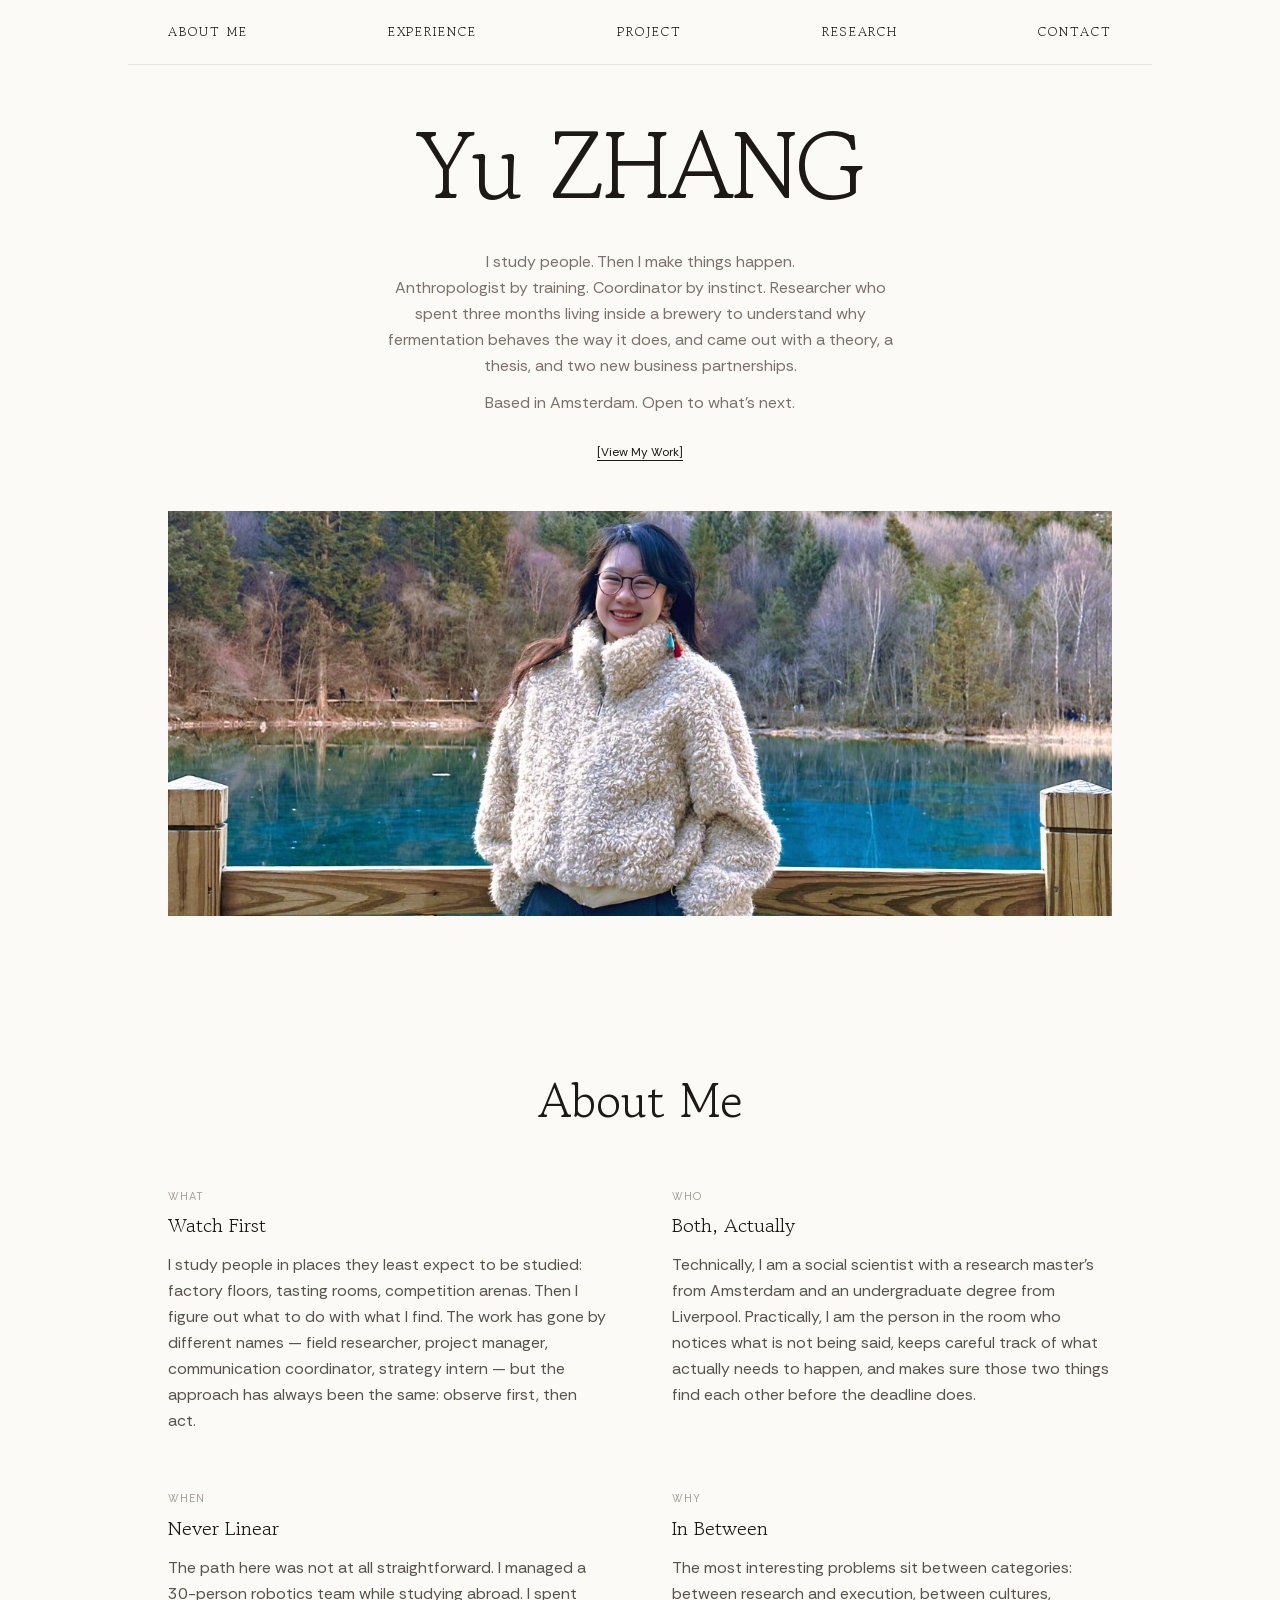
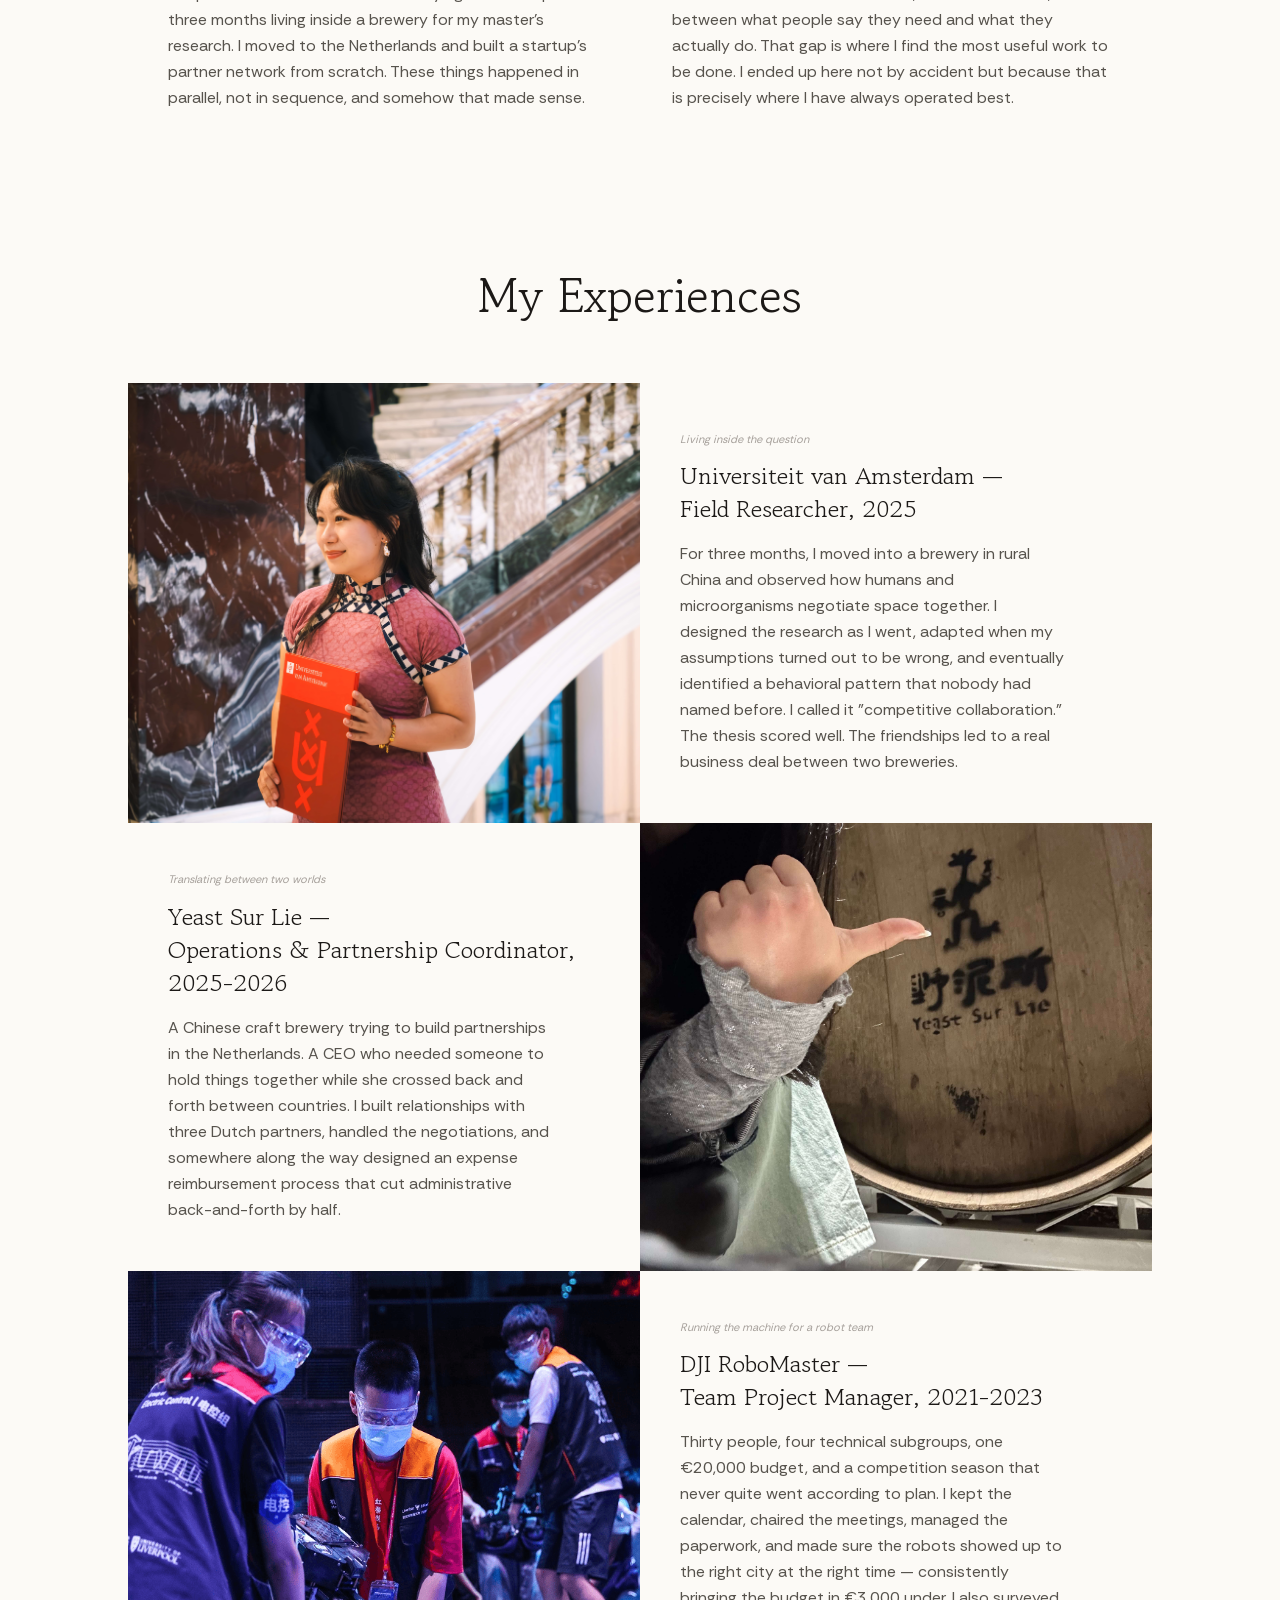
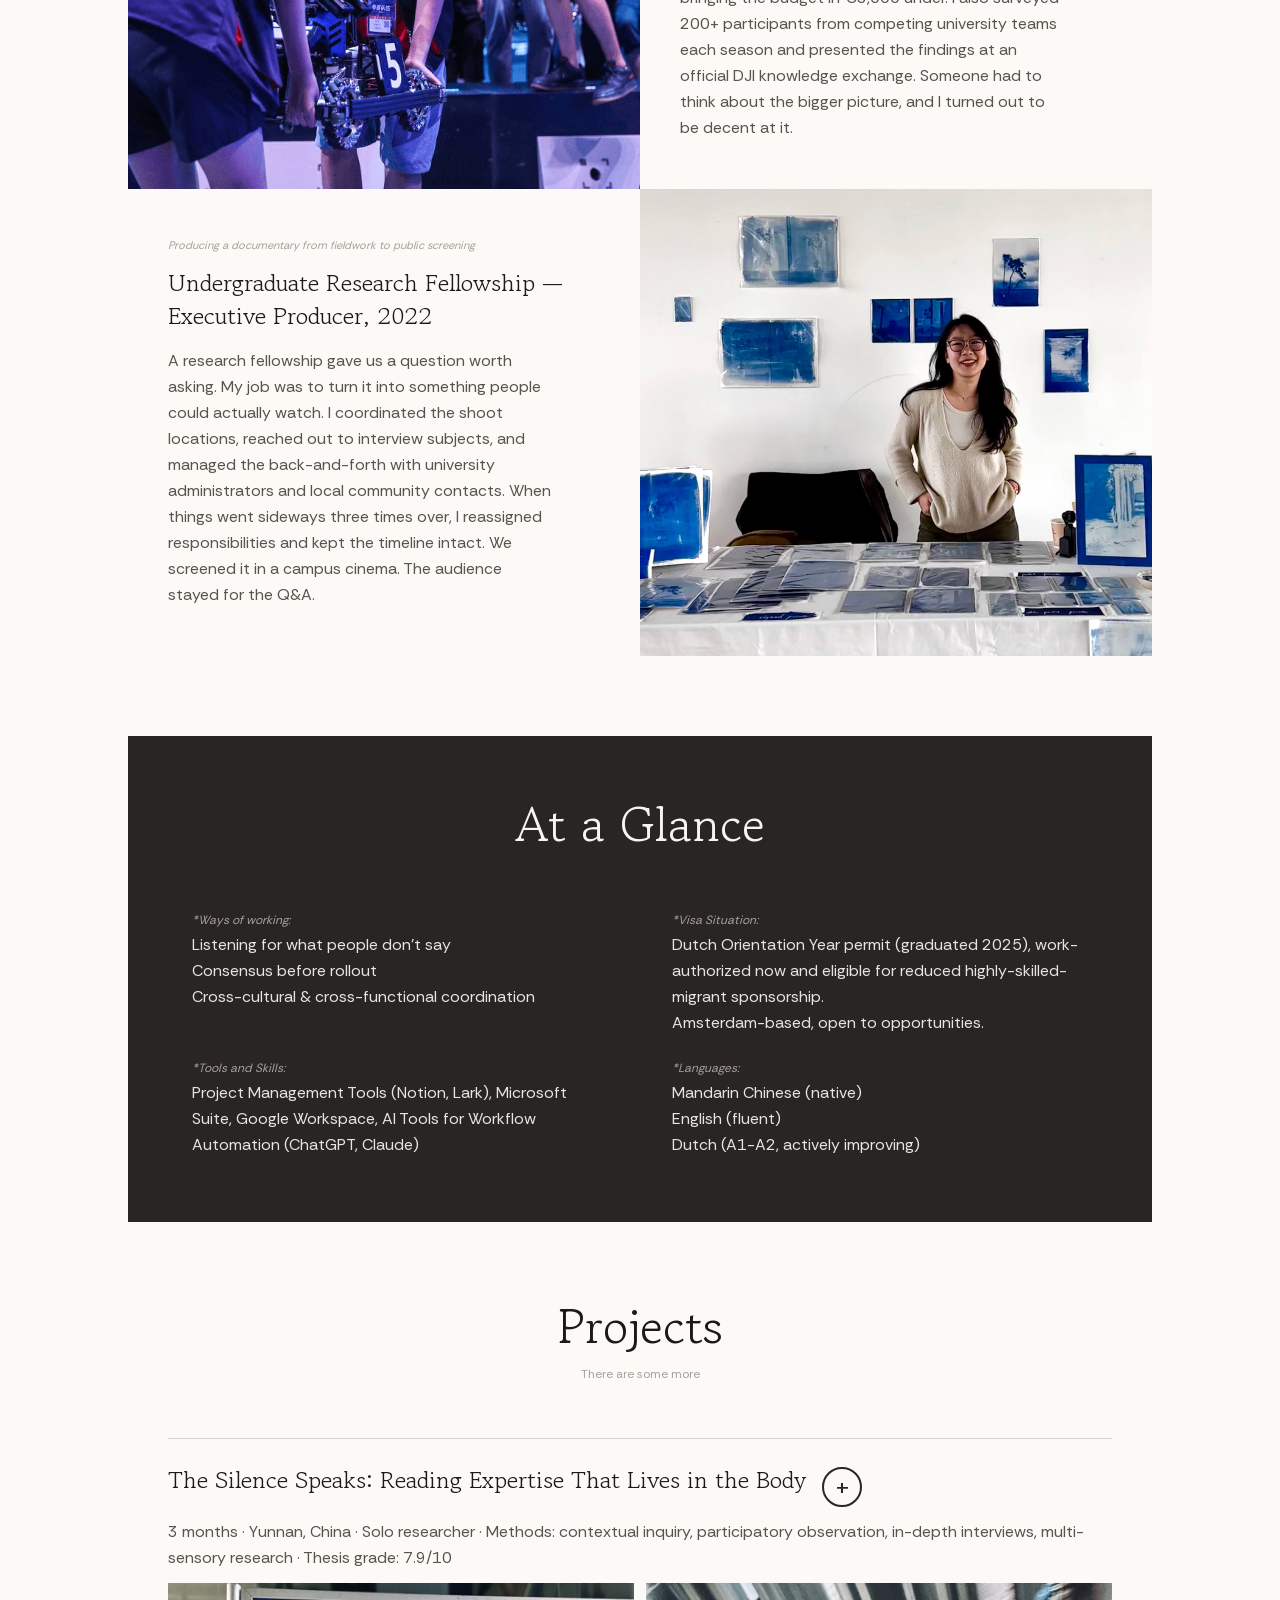
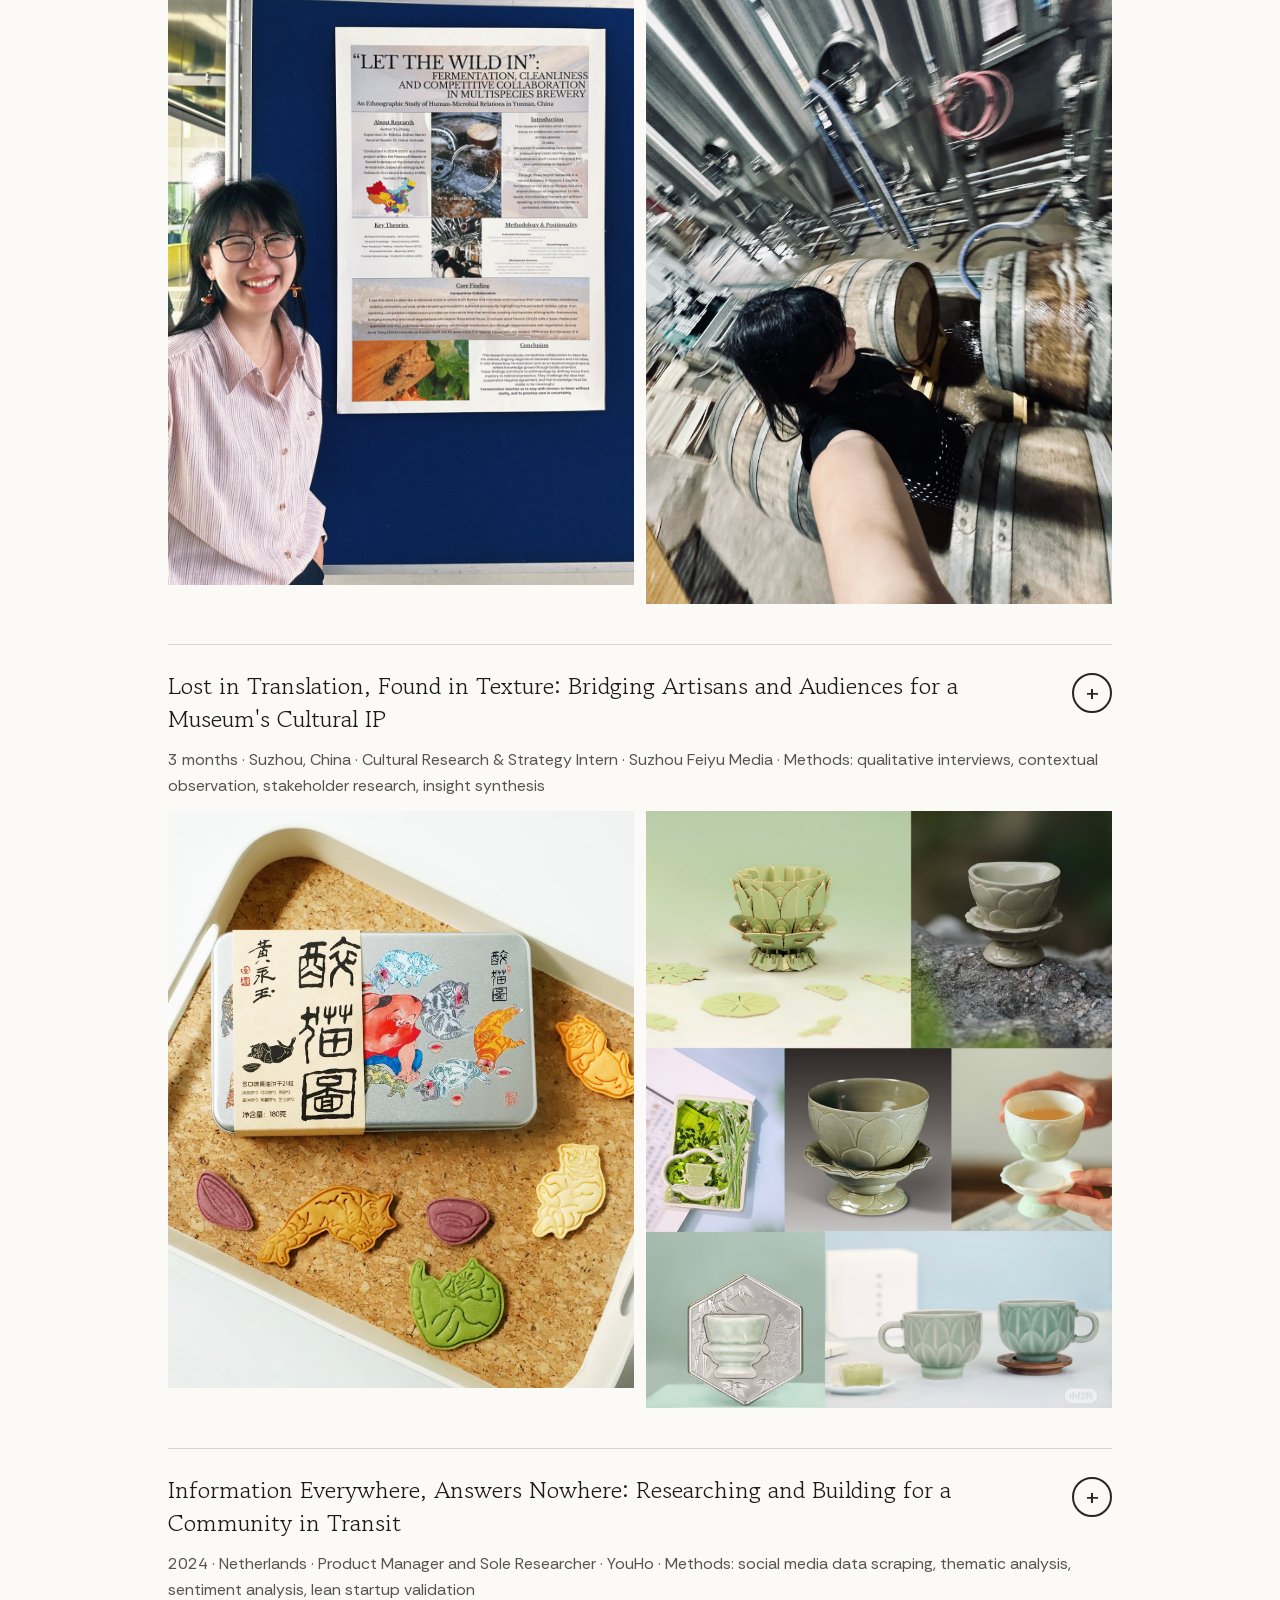
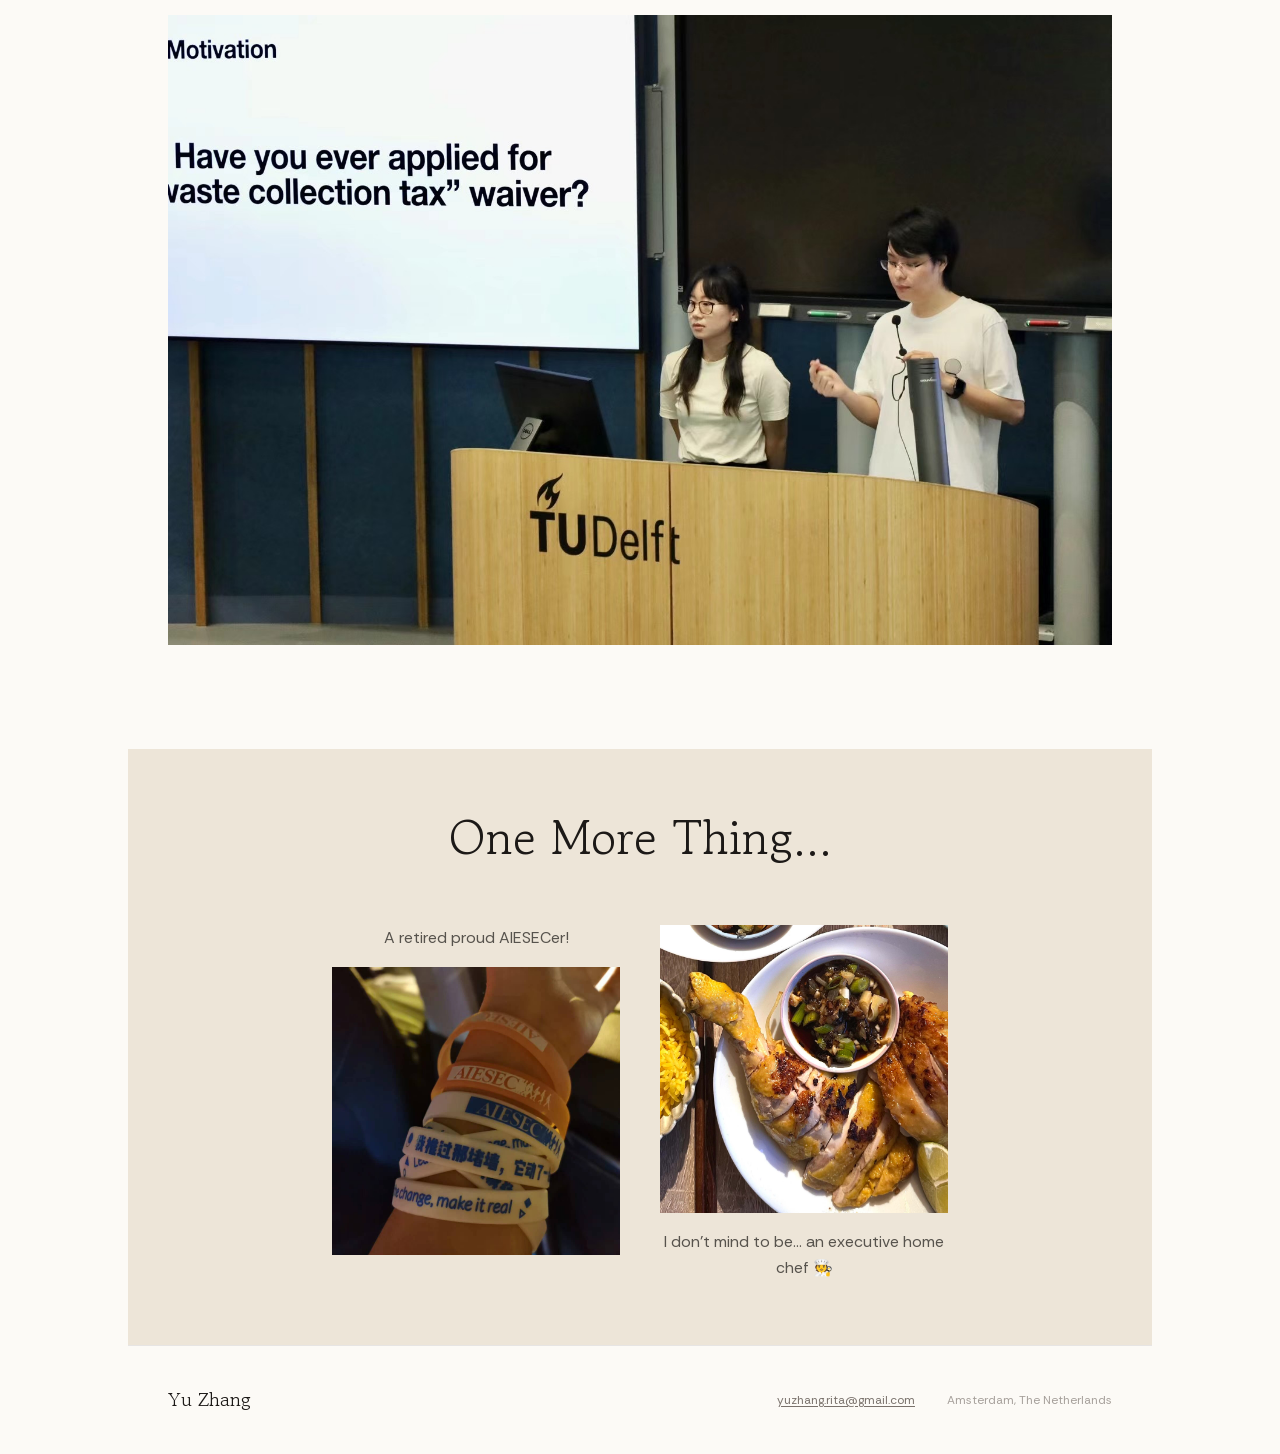
==== commit ef040373: "Deploy 2026-08-29 18:44:52 UTC @ 6ab394c948760ad52a25fe8460873c2c3dc2c49a" ====
--- a/index.html
+++ b/index.html
@@ -1 +1 @@
-<!DOCTYPE html><html lang="en" class="rethink_sans_ccc28ff9-module__qGttzG__variable gowun_batang_3cbf0f31-module__8-HoWG__variable"><head><meta charSet="utf-8"/><meta name="viewport" content="width=device-width, initial-scale=1"/><link rel="preload" href="/_next/static/media/038187927b76e879-s.p.0~4t3rxgvt53a.woff2" as="font" crossorigin="" type="font/woff2"/><link rel="preload" href="/_next/static/media/03abb6b3c682a0ef-s.p.00ee_y9161a-8.woff2" as="font" crossorigin="" type="font/woff2"/><link rel="preload" href="/_next/static/media/04ca3211689ae0a8-s.p.01._~cthopo_8.woff2" as="font" crossorigin="" type="font/woff2"/><link rel="preload" href="/_next/static/media/05ae2b72a666601b-s.p.07p_rzd7mv2ra.woff2" as="font" crossorigin="" type="font/woff2"/><link rel="preload" href="/_next/static/media/078929833dddc930-s.p.13okphkc-0~ua.woff2" as="font" crossorigin="" type="font/woff2"/><link rel="preload" href="/_next/static/media/084fd7af3787ebe8-s.p.0sw_dzrmnoryy.woff2" as="font" crossorigin="" type="font/woff2"/><link rel="preload" href="/_next/static/media/0a80bce8db811f79-s.p.0tc-ywrqjxtz7.woff2" as="font" crossorigin="" type="font/woff2"/><link rel="preload" href="/_next/static/media/0ced19e4530075c8-s.p.124a.4llcp_dg.woff2" as="font" crossorigin="" type="font/woff2"/><link rel="preload" href="/_next/static/media/0dc02305a3505331-s.p.045lmq4bb63op.woff2" as="font" crossorigin="" type="font/woff2"/><link rel="preload" href="/_next/static/media/0e47ce7ee8e74ec4-s.p.0o35sck8abr26.woff2" as="font" crossorigin="" type="font/woff2"/><link rel="preload" href="/_next/static/media/0ec6a846b01669fa-s.p.015-~456x4iwu.woff2" as="font" crossorigin="" type="font/woff2"/><link rel="preload" href="/_next/static/media/0fbe8b45e8733db5-s.p.0.4n_n9y4ue2_.woff2" as="font" crossorigin="" type="font/woff2"/><link rel="preload" href="/_next/static/media/12ea4a5ef2c22677-s.p.0s6sg4q6dk8_c.woff2" as="font" crossorigin="" type="font/woff2"/><link rel="preload" href="/_next/static/media/1448de807ce680bf-s.p.12bsnv0dsux2h.woff2" as="font" crossorigin="" type="font/woff2"/><link rel="preload" href="/_next/static/media/147b931d04cd1a05-s.p.0ta54m19yog7~.woff2" as="font" crossorigin="" type="font/woff2"/><link rel="preload" href="/_next/static/media/161a6dc70e6b5778-s.p.0mvcfjolm.0dn.woff2" as="font" crossorigin="" type="font/woff2"/><link rel="preload" href="/_next/static/media/1d58012a7921454c-s.p.0tknup41s528o.woff2" as="font" crossorigin="" type="font/woff2"/><link rel="preload" href="/_next/static/media/1e0f8a3cddd81ecb-s.p.0xe.~0zgeq3yg.woff2" as="font" crossorigin="" type="font/woff2"/><link rel="preload" href="/_next/static/media/2064728aaf8875dd-s.p.101hh_kfe.s2w.woff2" as="font" crossorigin="" type="font/woff2"/><link rel="preload" href="/_next/static/media/21ed6c35a69adae1-s.p.0id2d1jkds.qy.woff2" as="font" crossorigin="" type="font/woff2"/><link rel="preload" href="/_next/static/media/25b967476ba13b6d-s.p.0~-_22s7a47x7.woff2" as="font" crossorigin="" type="font/woff2"/><link rel="preload" href="/_next/static/media/2a562836181be25a-s.p.0ijka~j0yh0m6.woff2" as="font" crossorigin="" type="font/woff2"/><link rel="preload" href="/_next/static/media/30ebca15d88ba78d-s.p.0lufif7c9982q.woff2" as="font" crossorigin="" type="font/woff2"/><link rel="preload" href="/_next/static/media/30fd58d012799a89-s.p.0q28k7kzfuxtq.woff2" as="font" crossorigin="" type="font/woff2"/><link rel="preload" href="/_next/static/media/3617ca58ace11d3d-s.p.0z0k2~mpwz-3q.woff2" as="font" crossorigin="" type="font/woff2"/><link rel="preload" href="/_next/static/media/396236429292a496-s.p.0n2mb_ktnxc2i.woff2" as="font" crossorigin="" type="font/woff2"/><link rel="preload" href="/_next/static/media/39a079bdcba168cd-s.p.0v~rbkl5o_uu3.woff2" as="font" crossorigin="" type="font/woff2"/><link rel="preload" href="/_next/static/media/3c6b447269265f14-s.p.01pewo8l3uf0r.woff2" as="font" crossorigin="" type="font/woff2"/><link rel="preload" href="/_next/static/media/3f158a7119001fa0-s.p.05pd91d620.p6.woff2" as="font" crossorigin="" type="font/woff2"/><link rel="preload" href="/_next/static/media/41b945188eac071f-s.p.0ajdng.zesuee.woff2" as="font" crossorigin="" type="font/woff2"/><link rel="preload" href="/_next/static/media/45e6388e627e8df5-s.p.03edc-36vvgdy.woff2" as="font" crossorigin="" type="font/woff2"/><link rel="preload" href="/_next/static/media/46d5e8e5d63842c1-s.p.0jxld0gsb-3o9.woff2" as="font" crossorigin="" type="font/woff2"/><link rel="preload" href="/_next/static/media/493e8d144adc46f8-s.p.0e~6zwhp~62h..woff2" as="font" crossorigin="" type="font/woff2"/><link rel="preload" href="/_next/static/media/4b27254891ee8dde-s.p.0dddqnsx94uh6.woff2" as="font" crossorigin="" type="font/woff2"/><link rel="preload" href="/_next/static/media/51e4f64a7cf94e1f-s.p.0~h7z3f1d3da-.woff2" as="font" crossorigin="" type="font/woff2"/><link rel="preload" href="/_next/static/media/575cea38fe133190-s.p.0t1mqrogwx2v3.woff2" as="font" crossorigin="" type="font/woff2"/><link rel="preload" href="/_next/static/media/58770e61fc5f1bc6-s.p.0psfcccufsx5~.woff2" as="font" crossorigin="" type="font/woff2"/><link rel="preload" href="/_next/static/media/59b2ed5ec2bb28b8-s.p.0u~3t84vqcnw-.woff2" as="font" crossorigin="" type="font/woff2"/><link rel="preload" href="/_next/static/media/5b10caec878893dc-s.p.17lg5x~v5gyyz.woff2" as="font" crossorigin="" type="font/woff2"/><link rel="preload" href="/_next/static/media/60a9a3100c6dd9eb-s.p.0hf~f2hbzdov3.woff2" as="font" crossorigin="" type="font/woff2"/><link rel="preload" href="/_next/static/media/629bcf8ca15961c7-s.p.0io~tmchy63fq.woff2" as="font" crossorigin="" type="font/woff2"/><link rel="preload" href="/_next/static/media/675a7a65b85cd646-s.p.0h6z0iaw_pff2.woff2" as="font" crossorigin="" type="font/woff2"/><link rel="preload" href="/_next/static/media/6893745f1c621fde-s.p.0uty3ar9dw6sn.woff2" as="font" crossorigin="" type="font/woff2"/><link rel="preload" href="/_next/static/media/6b7380b40958ada9-s.p.0v5xc4~j6gqs3.woff2" as="font" crossorigin="" type="font/woff2"/><link rel="preload" href="/_next/static/media/6f235d41f0df121e-s.p.0ywy8h~ep9f4c.woff2" as="font" crossorigin="" type="font/woff2"/><link rel="preload" href="/_next/static/media/6f8e5b93886a04b1-s.p.0-fi3uxnfqytd.woff2" as="font" crossorigin="" type="font/woff2"/><link rel="preload" href="/_next/static/media/70af0f76d6dc5fa6-s.p.0ii-f_cf9ljmh.woff2" as="font" crossorigin="" type="font/woff2"/><link rel="preload" href="/_next/static/media/71bf6bf24a88ce19-s.p.0837281qk0p31.woff2" as="font" crossorigin="" type="font/woff2"/><link rel="preload" href="/_next/static/media/760ddf2b29669039-s.p.0raj9v69cwa_e.woff2" as="font" crossorigin="" type="font/woff2"/><link rel="preload" href="/_next/static/media/7613363e4e64a5b3-s.p.0ygtia.lj._li.woff2" as="font" crossorigin="" type="font/woff2"/><link rel="preload" href="/_next/static/media/78c941b594f09a78-s.p.15sphque4hjpm.woff2" as="font" crossorigin="" type="font/woff2"/><link rel="preload" href="/_next/static/media/798bee1cad16d1de-s.p.0eh~n.~52gyo2.woff2" as="font" crossorigin="" type="font/woff2"/><link rel="preload" href="/_next/static/media/79c41c04c56802d4-s.p.0k106m~fq3f1..woff2" as="font" crossorigin="" type="font/woff2"/><link rel="preload" href="/_next/static/media/7e507754ca407bfa-s.p.0aao_f.~w6by6.woff2" as="font" crossorigin="" type="font/woff2"/><link rel="preload" href="/_next/static/media/7fd41af8a0c86405-s.p.09j~0y8nyld2c.woff2" as="font" crossorigin="" type="font/woff2"/><link rel="preload" href="/_next/static/media/852ee89b41ac7069-s.p.006~~4hh4a47n.woff2" as="font" crossorigin="" type="font/woff2"/><link rel="preload" href="/_next/static/media/868c42438a9b8096-s.p.084lw8r6~nx48.woff2" as="font" crossorigin="" type="font/woff2"/><link rel="preload" href="/_next/static/media/86b404374e5e0c48-s.p.0s2wv54dybj6x.woff2" as="font" crossorigin="" type="font/woff2"/><link rel="preload" href="/_next/static/media/938b84cfd73377ea-s.p.09lhmjtxzl9ij.woff2" as="font" crossorigin="" type="font/woff2"/><link rel="preload" href="/_next/static/media/944fa5fe92c824bc-s.p.0typk1xyaevuv.woff2" as="font" crossorigin="" type="font/woff2"/><link rel="preload" href="/_next/static/media/94fe4fcb04408a41-s.p.0k~wspvov1g.3.woff2" as="font" crossorigin="" type="font/woff2"/><link rel="preload" href="/_next/static/media/98b60be8eb64137b-s.p.0l7qd_acu968i.woff2" as="font" crossorigin="" type="font/woff2"/><link rel="preload" href="/_next/static/media/9962c9d56734f388-s.p.05bxr00g0mym_.woff2" as="font" crossorigin="" type="font/woff2"/><link rel="preload" href="/_next/static/media/9b163b924e439a4c-s.p.0rd2uf6.59bxr.woff2" as="font" crossorigin="" type="font/woff2"/><link rel="preload" href="/_next/static/media/9e681c6c74624013-s.p.0u_4bj00-v4au.woff2" as="font" crossorigin="" type="font/woff2"/><link rel="preload" href="/_next/static/media/9f9aab94feb87101-s.p.03ljx_~xi3k0f.woff2" as="font" crossorigin="" type="font/woff2"/><link rel="preload" href="/_next/static/media/9fbf327b251a17ee-s.p.0.pe21qgo0-78.woff2" as="font" crossorigin="" type="font/woff2"/><link rel="preload" href="/_next/static/media/a14cd8f05c18b1f8-s.p.1368qbqimf_p-.woff2" as="font" crossorigin="" type="font/woff2"/><link rel="preload" href="/_next/static/media/a79f92f0fc22e6cf-s.p.0p2~jvzmhplec.woff2" as="font" crossorigin="" type="font/woff2"/><link rel="preload" href="/_next/static/media/af478636e14b09da-s.p.0~z69jl45dl9_.woff2" as="font" crossorigin="" type="font/woff2"/><link rel="preload" href="/_next/static/media/b52bcf1bbc6211d5-s.p.0gf970g63czp6.woff2" as="font" crossorigin="" type="font/woff2"/><link rel="preload" href="/_next/static/media/bb0c31fa0cf16376-s.p.13j75i3p_wqv-.woff2" as="font" crossorigin="" type="font/woff2"/><link rel="preload" href="/_next/static/media/bd8354b5da144dc0-s.p.0t5a7n-du61st.woff2" as="font" crossorigin="" type="font/woff2"/><link rel="preload" href="/_next/static/media/bed21e49fccc64d3-s.p.0ljc3bxe0f2cr.woff2" as="font" crossorigin="" type="font/woff2"/><link rel="preload" href="/_next/static/media/bf61189fecb76af7-s.p.0vublzl_1.68f.woff2" as="font" crossorigin="" type="font/woff2"/><link rel="preload" href="/_next/static/media/c3e232b45c691d80-s.p.0s2orn41ublvn.woff2" as="font" crossorigin="" type="font/woff2"/><link rel="preload" href="/_next/static/media/c5eb148787fe7970-s.p.0c-b13fey56c7.woff2" as="font" crossorigin="" type="font/woff2"/><link rel="preload" href="/_next/static/media/c63ba95ab7e9c18d-s.p.0ho-55saw~5rx.woff2" as="font" crossorigin="" type="font/woff2"/><link rel="preload" href="/_next/static/media/ca8b43c84740be1e-s.p.14xpd4x6y8kxh.woff2" as="font" crossorigin="" type="font/woff2"/><link rel="preload" href="/_next/static/media/ca9b89bb35bce2e4-s.p.0_81efg4mie1..woff2" as="font" crossorigin="" type="font/woff2"/><link rel="preload" href="/_next/static/media/ccaccc95e90e3950-s.p.12urvm-hkille.woff2" as="font" crossorigin="" type="font/woff2"/><link rel="preload" href="/_next/static/media/d776371a18e756c1-s.p.0e5if99_wai0_.woff2" as="font" crossorigin="" type="font/woff2"/><link rel="preload" href="/_next/static/media/d9cc5dbb03d62659-s.p.02d7i4ri9v73g.woff2" as="font" crossorigin="" type="font/woff2"/><link rel="preload" href="/_next/static/media/da2be8643b473d64-s.p.149_rn8y92ffr.woff2" as="font" crossorigin="" type="font/woff2"/><link rel="preload" href="/_next/static/media/daf9aace86ba66fa-s.p.02vs-t0dpq9z1.woff2" as="font" crossorigin="" type="font/woff2"/><link rel="preload" href="/_next/static/media/e5244286897cf4bc-s.p.16z8bqy20spct.woff2" as="font" crossorigin="" type="font/woff2"/><link rel="preload" href="/_next/static/media/e756270ead040878-s.p.0l2mq9uswc~a-.woff2" as="font" crossorigin="" type="font/woff2"/><link rel="preload" href="/_next/static/media/e8a03a010d40f7d2-s.p.16we4qe1rfbl~.woff2" as="font" crossorigin="" type="font/woff2"/><link rel="preload" href="/_next/static/media/efe41f4d674ce509-s.p.0grg-mnbfau5_.woff2" as="font" crossorigin="" type="font/woff2"/><link rel="preload" href="/_next/static/media/f191b0c6d843220b-s.p.17a379-cgdg6d.woff2" as="font" crossorigin="" type="font/woff2"/><link rel="preload" href="/_next/static/media/f1e8f748f128a704-s.p.0zy.gucty2job.woff2" as="font" crossorigin="" type="font/woff2"/><link rel="preload" href="/_next/static/media/f2eb4c8acb66b58d-s.p.05t8yu_-nfm6n.woff2" as="font" crossorigin="" type="font/woff2"/><link rel="preload" href="/_next/static/media/f66c82b282f3deac-s.p.0v9np7ok3pskf.woff2" as="font" crossorigin="" type="font/woff2"/><link rel="preload" href="/_next/static/media/f80e775f949431f5-s.p.0nlbu6ae6gv.5.woff2" as="font" crossorigin="" type="font/woff2"/><link rel="preload" href="/_next/static/media/fe38c2966e5f4639-s.p.0v4vgx37j~24x.woff2" as="font" crossorigin="" type="font/woff2"/><link rel="preload" as="image" href="/assets/me.jpg"/><link rel="stylesheet" href="/_next/static/chunks/0a8irz2_6ju4g.css" data-precedence="next"/><link rel="preload" as="script" fetchPriority="low" href="/_next/static/chunks/0tg56f9b4n2b-.js"/><script src="/_next/static/chunks/0bou74u1mo1gf.js" async=""></script><script src="/_next/static/chunks/0v9c2uadhpd-i.js" async=""></script><script src="/_next/static/chunks/turbopack-17saiyc_cxmci.js" async=""></script><script src="/_next/static/chunks/11~zcxhh~iih4.js" async=""></script><script src="/_next/static/chunks/0wursci~ipsrc.js" async=""></script><script src="/_next/static/chunks/01wtrx8n_.p.w.js" async=""></script><link rel="preload" href="https://www.googletagmanager.com/gtag/js?id=G-0FGX256LQV" as="script"/><meta name="next-size-adjust" content=""/><title>Yu Zhang</title><meta name="description" content="Personal website of Yu Zhang — Field Researcher, Communication Coordinator, and Project Manager based in Amsterdam."/><link rel="icon" href="/favicon.png"/><script src="/_next/static/chunks/03~yq9q893hmn.js" noModule=""></script></head><body class="min-h-full flex flex-col bg-[#FCFAF6] text-stone-900 antialiased xl:px-32 2xl:px-64"><div hidden=""><!--$--><!--/$--></div><header class="w-full px-4 sm:px-6 md:px-10 py-4 md:py-5 border-b border-stone-200"><nav><ul class="flex flex-wrap justify-center sm:justify-between gap-x-4 sm:gap-x-6 md:gap-x-8 gap-y-2"><li><a href="#about" class="text-[11px] sm:text-[12px] md:text-[13px] tracking-[0.1em] md:tracking-[0.15em] uppercase whitespace-nowrap text-stone-900 hover:text-stone-500 transition-colors" style="font-family:var(--font-garamond)">About Me</a></li><li><a href="#experience" class="text-[11px] sm:text-[12px] md:text-[13px] tracking-[0.1em] md:tracking-[0.15em] uppercase whitespace-nowrap text-stone-900 hover:text-stone-500 transition-colors" style="font-family:var(--font-garamond)">Experience</a></li><li><a href="#project" class="text-[11px] sm:text-[12px] md:text-[13px] tracking-[0.1em] md:tracking-[0.15em] uppercase whitespace-nowrap text-stone-900 hover:text-stone-500 transition-colors" style="font-family:var(--font-garamond)">Project</a></li><li><a href="#contact" class="text-[11px] sm:text-[12px] md:text-[13px] tracking-[0.1em] md:tracking-[0.15em] uppercase whitespace-nowrap text-stone-900 hover:text-stone-500 transition-colors" style="font-family:var(--font-garamond)">Contact</a></li></ul></nav></header><main><section class="px-6 md:px-10 pb-16 md:pb-20"><div class="text-center pt-8 md:pt-10 pb-10 md:pb-12"><h1 class="text-5xl sm:text-6xl md:text-8xl mb-6 leading-tight tracking-tight" style="font-family:var(--font-garamond)">Yu ZHANG</h1><p class="text-base text-stone-500 max-w-lg mx-auto leading-relaxed mb-3">I study people. Then I make things happen.<br/>Anthropologist by training. Coordinator by instinct. Researcher who spent three months living inside a brewery to understand why fermentation behaves the way it does, and came out with a theory, a thesis, and two new business partnerships.</p><p class="text-base text-stone-500 mb-6">Based in Amsterdam. Open to what&#x27;s next.</p><a href="#project" class="text-xs text-stone-900 underline underline-offset-4 hover:text-stone-600 transition-colors">[View My Work]</a></div><div class="relative w-full aspect-[3/2] md:aspect-[21/9] overflow-hidden"><img alt="Yu Zhang at a scenic lakeside" decoding="async" data-nimg="fill" class="object-cover object-center" style="position:absolute;height:100%;width:100%;left:0;top:0;right:0;bottom:0;color:transparent" src="/assets/me.jpg"/></div></section><section id="about" class="px-6 md:px-10 py-16 md:py-20"><h2 class="text-3xl sm:text-4xl md:text-5xl text-center mb-12 md:mb-16" style="font-family:var(--font-garamond)">About Me</h2><div class="grid grid-cols-1 md:grid-cols-2 gap-x-16 gap-y-10 md:gap-y-14"><div><p class="text-[11px] tracking-widest uppercase text-stone-400 mb-2">What</p><h3 class="text-xl mb-3" style="font-family:var(--font-garamond)">Watch First</h3><p class="text-base text-stone-600 leading-relaxed">I study people in places they least expect to be studied: factory floors, tasting rooms, competition arenas. Then I figure out what to do with what I find. The work has gone by different names — field researcher, project manager, communication coordinator, strategy intern — but the approach has always been the same: observe first, then act.</p></div><div><p class="text-[11px] tracking-widest uppercase text-stone-400 mb-2">Who</p><h3 class="text-xl mb-3" style="font-family:var(--font-garamond)">Both, Actually</h3><p class="text-base text-stone-600 leading-relaxed">Technically, I am a social scientist with a research master&#x27;s from Amsterdam and an undergraduate degree from Liverpool. Practically, I am the person in the room who notices what is not being said, keeps careful track of what actually needs to happen, and makes sure those two things find each other before the deadline does.</p></div><div><p class="text-[11px] tracking-widest uppercase text-stone-400 mb-2">When</p><h3 class="text-xl mb-3" style="font-family:var(--font-garamond)">Never Linear</h3><p class="text-base text-stone-600 leading-relaxed">The path here was not at all straightforward. I managed a 30-person robotics team while studying abroad. I spent three months living inside a brewery for my master&#x27;s research. I moved to the Netherlands and built a startup&#x27;s partner network from scratch. These things happened in parallel, not in sequence, and somehow that made sense.</p></div><div><p class="text-[11px] tracking-widest uppercase text-stone-400 mb-2">Why</p><h3 class="text-xl mb-3" style="font-family:var(--font-garamond)">In Between</h3><p class="text-base text-stone-600 leading-relaxed">The most interesting problems sit between categories: between research and execution, between cultures, between what people say they need and what they actually do. That gap is where I find the most useful work to be done. I ended up here not by accident but because that is precisely where I have always operated best.</p></div></div></section><section id="experience" class="py-16 md:py-20"><h2 class="text-3xl sm:text-4xl md:text-5xl text-center mb-12 md:mb-16 px-6 md:px-10" style="font-family:var(--font-garamond)">My Experiences</h2><div class="flex flex-col gap-0"><div class="grid grid-cols-1 md:grid-cols-2"><div class="md:order-1 order-1"><div class="relative aspect-square md:aspect-auto md:h-full md:min-h-80 overflow-hidden"><img alt="Yu Zhang at Universiteit van Amsterdam graduation ceremony" loading="lazy" decoding="async" data-nimg="fill" class="object-cover object-center" style="position:absolute;height:100%;width:100%;left:0;top:0;right:0;bottom:0;color:transparent" src="/assets/grad.jpg"/></div></div><div class="md:order-2 order-2 px-6 md:px-10 py-10 md:py-12 flex flex-col justify-center items-center text-center md:items-start md:text-left"><p class="text-[11px] text-stone-400 mb-3 italic">Living inside the question</p><h3 class="text-xl md:text-2xl mb-4 leading-snug" style="font-family:var(--font-garamond)">Universiteit van Amsterdam<!-- --> —<br/>Field Researcher, 2025</h3><p class="text-base text-stone-600 leading-relaxed max-w-sm">For three months, I moved into a brewery in rural China and observed how humans and microorganisms negotiate space together. I designed the research as I went, adapted when my assumptions turned out to be wrong, and eventually identified a behavioral pattern that nobody had named before. I called it &quot;competitive collaboration.&quot; The thesis scored well. The friendships led to a real business deal between two breweries.</p></div></div><div class="grid grid-cols-1 md:grid-cols-2"><div class="md:order-2 order-1"><div class="relative aspect-square md:aspect-auto md:h-full md:min-h-80 overflow-hidden"><img alt="Yeast Sur Lie brewery barrel" loading="lazy" decoding="async" data-nimg="fill" class="object-cover object-center" style="position:absolute;height:100%;width:100%;left:0;top:0;right:0;bottom:0;color:transparent" src="/assets/beer.jpg"/></div></div><div class="md:order-1 order-2 px-6 md:px-10 py-10 md:py-12 flex flex-col justify-center items-center text-center md:items-start md:text-left"><p class="text-[11px] text-stone-400 mb-3 italic">Translating between two worlds</p><h3 class="text-xl md:text-2xl mb-4 leading-snug" style="font-family:var(--font-garamond)">Yeast Sur Lie<!-- --> —<br/>Communication Coordinator, 2024-2026</h3><p class="text-base text-stone-600 leading-relaxed max-w-sm">A Chinese craft brewery trying to build partnerships in the Netherlands. A CEO who needed someone to hold things together while she crossed back and forth between countries. I built relationships with three Dutch partners, handled the negotiations, and somewhere along the way designed an expense reimbursement process that cut administrative back-and-forth by half.</p></div></div><div class="grid grid-cols-1 md:grid-cols-2"><div class="md:order-1 order-1"><div class="relative aspect-square md:aspect-auto md:h-full md:min-h-80 overflow-hidden"><img alt="DJI RoboMaster team competition" loading="lazy" decoding="async" data-nimg="fill" class="object-cover object-center" style="position:absolute;height:100%;width:100%;left:0;top:0;right:0;bottom:0;color:transparent" src="/assets/rm.png"/></div></div><div class="md:order-2 order-2 px-6 md:px-10 py-10 md:py-12 flex flex-col justify-center items-center text-center md:items-start md:text-left"><p class="text-[11px] text-stone-400 mb-3 italic">Running the machine for a robot team</p><h3 class="text-xl md:text-2xl mb-4 leading-snug" style="font-family:var(--font-garamond)">DJI RoboMaster<!-- --> —<br/>Team Project Manager, 2021-2023</h3><p class="text-base text-stone-600 leading-relaxed max-w-sm">Thirty people, four technical subgroups, one €20,000 budget, and a competition season that never quite went according to plan. I kept the calendar, chaired the meetings, managed the paperwork, and made sure the robots showed up to the right city at the right time — consistently bringing the budget in €3,000 under. I also surveyed 200+ participants from competing university teams each season and presented the findings at an official DJI knowledge exchange. Someone had to think about the bigger picture, and I turned out to be decent at it.</p></div></div><div class="grid grid-cols-1 md:grid-cols-2"><div class="md:order-2 order-1"><div class="relative aspect-square md:aspect-auto md:h-full md:min-h-80 overflow-hidden"><img alt="Yu Zhang presenting cyanotype prints at Suzhou Feiyu Media" loading="lazy" decoding="async" data-nimg="fill" class="object-cover object-center" style="position:absolute;height:100%;width:100%;left:0;top:0;right:0;bottom:0;color:transparent" src="/assets/intern.jpg"/></div></div><div class="md:order-1 order-2 px-6 md:px-10 py-10 md:py-12 flex flex-col justify-center items-center text-center md:items-start md:text-left"><p class="text-[11px] text-stone-400 mb-3 italic">Researching culture for a museum&#x27;s merchandise line</p><h3 class="text-xl md:text-2xl mb-4 leading-snug" style="font-family:var(--font-garamond)">Suzhou Feiyu Media<!-- --> —<br/>Strategy Intern, 2021</h3><p class="text-base text-stone-600 leading-relaxed max-w-sm">Suzhou Museum wanted to turn its cultural heritage into products people would actually want to buy. My job was to talk to the artisans and curators, understand what authenticity meant to them, and translate that into something a brand partnership could work with. Ogilvy was in the room. So was a local luxury hotel. The collaboration landed.</p></div></div></div></section><section class="bg-stone-800 text-stone-100 px-6 md:px-10 py-12 md:py-16"><h2 class="text-3xl sm:text-4xl md:text-5xl text-center mb-12 md:mb-16" style="font-family:var(--font-garamond)">Skills</h2><div class="max-w-4xl mx-auto grid grid-cols-1 md:grid-cols-2 gap-x-16 gap-y-6"><div><p class="text-xs text-stone-400 italic mb-1">*<!-- -->Research Methods<!-- -->:</p><p class="text-base text-stone-200 leading-relaxed">Ethnographic fieldwork, contextual inquiry, in-depth interviews, participatory observation, survey design, thematic analysis, discourse analysis</p></div><div><p class="text-xs text-stone-400 italic mb-1">*<!-- -->Tools<!-- -->:</p><p class="text-base text-stone-200 leading-relaxed">Atlas.ti, NVivo, SPSS, Figma, Notion, Python (basic), HTML, Canva, DaVinci Resolve, Microsoft Suite, Google Workspace</p></div><div><p class="text-xs text-stone-400 italic mb-1">*<!-- -->Languages<!-- -->:</p><p class="text-base text-stone-200 leading-relaxed">Mandarin Chinese (native), English (fluent), Dutch (A1-A2, actively improving)</p></div><div><p class="text-xs text-stone-400 italic mb-1">*<!-- -->Ways of working<!-- -->:</p><p class="text-base text-stone-200 leading-relaxed">Cross-cultural communication, cross-functional coordination, async collaboration, stakeholder management, tight deadlines with messy information</p></div></div></section><section id="project" class="px-6 md:px-10 py-16 md:py-20"><h2 class="text-3xl sm:text-4xl md:text-5xl text-center mb-4" style="font-family:var(--font-garamond)">Projects</h2><p class="text-center text-xs text-stone-400 mb-14">There are some more</p><div class="flex flex-col gap-4"><div class="border-t border-stone-300"><button type="button" class="w-full text-left py-6 flex flex-col gap-3 cursor-pointer" aria-expanded="false"><div class="flex items-start justify-between gap-4"><h3 class="text-xl md:text-2xl leading-snug" style="font-family:var(--font-garamond)">The Silence Speaks: Reading Expertise That Lives in the Body</h3><span class="shrink-0 mt-1 flex items-center justify-center w-10 h-10 rounded-full border-2 border-stone-800 text-2xl leading-none transition-colors bg-transparent text-stone-800" aria-hidden="true">+</span></div><p class="text-base text-stone-600 leading-relaxed">3 months · Yunnan, China · Solo researcher · Methods: contextual inquiry, participatory observation, in-depth interviews, multi-sensory research · Thesis grade: 7.9/10</p><div class="grid gap-3 w-full" style="grid-template-columns:repeat(2, minmax(0, 1fr))"><img alt="Yu Zhang standing next to her thesis poster on multispecies brewery ethnography" loading="lazy" width="800" height="800" decoding="async" data-nimg="1" class="w-full h-auto" style="color:transparent" src="/assets/thesis.jpg"/><img alt="Brewing process at the natural brewery in Yunnan" loading="lazy" width="800" height="800" decoding="async" data-nimg="1" class="w-full h-auto" style="color:transparent" src="/assets/brew.jpg"/></div></button></div><div class="border-t border-stone-300"><button type="button" class="w-full text-left py-6 flex flex-col gap-3 cursor-pointer" aria-expanded="false"><div class="flex items-start justify-between gap-4"><h3 class="text-xl md:text-2xl leading-snug" style="font-family:var(--font-garamond)">Lost in Translation, Found in Texture: Bridging Artisans and Audiences for a Museum&#x27;s Cultural IP</h3><span class="shrink-0 mt-1 flex items-center justify-center w-10 h-10 rounded-full border-2 border-stone-800 text-2xl leading-none transition-colors bg-transparent text-stone-800" aria-hidden="true">+</span></div><p class="text-base text-stone-600 leading-relaxed">3 months · Suzhou, China · Cultural Research &amp; Strategy Intern · Suzhou Feiyu Media · Methods: qualitative interviews, contextual observation, stakeholder research, insight synthesis</p><div class="grid gap-3 w-full" style="grid-template-columns:repeat(2, minmax(0, 1fr))"><img alt="Suzhou Museum cat-themed cookie tin with illustrated packaging and shaped cookies" loading="lazy" width="800" height="800" decoding="async" data-nimg="1" class="w-full h-auto" style="color:transparent" src="/assets/museum-cookies.jpg"/><img alt="Suzhou Museum lotus-inspired ceramic tea cup collection" loading="lazy" width="800" height="800" decoding="async" data-nimg="1" class="w-full h-auto" style="color:transparent" src="/assets/museum-ceramics.jpg"/></div></button></div><div class="border-t border-stone-300"><button type="button" class="w-full text-left py-6 flex flex-col gap-3 cursor-pointer" aria-expanded="false"><div class="flex items-start justify-between gap-4"><h3 class="text-xl md:text-2xl leading-snug" style="font-family:var(--font-garamond)">Information Everywhere, Answers Nowhere: Researching and Building for a Community in Transit</h3><span class="shrink-0 mt-1 flex items-center justify-center w-10 h-10 rounded-full border-2 border-stone-800 text-2xl leading-none transition-colors bg-transparent text-stone-800" aria-hidden="true">+</span></div><p class="text-base text-stone-600 leading-relaxed">2024 · Netherlands · Product Manager and Sole Researcher · YouHo · Methods: social media data scraping, thematic analysis, sentiment analysis, lean startup validation</p><img alt="Yu Zhang presenting YouHo project at TU Delft" loading="lazy" width="1200" height="800" decoding="async" data-nimg="1" class="w-full h-auto" style="color:transparent" src="/assets/youho3.jpg"/></button></div></div></section><section class="bg-[#ede5d8] px-6 md:px-10 py-12 md:py-16"><h2 class="text-3xl sm:text-4xl md:text-5xl text-center mb-12 md:mb-16" style="font-family:var(--font-garamond)">One More Thing...</h2><div class="max-w-3xl mx-auto flex flex-row gap-6 md:gap-10 items-stretch justify-center"><div class="flex flex-col items-center w-1/2 md:w-72"><p class="text-base text-stone-600 leading-relaxed mb-4 text-center">A retired proud AIESECer!</p><div class="relative w-full aspect-square overflow-hidden"><img alt="AIESEC wristbands" loading="lazy" decoding="async" data-nimg="fill" class="object-cover object-center" style="position:absolute;height:100%;width:100%;left:0;top:0;right:0;bottom:0;color:transparent" src="/assets/aiesec.jpg"/></div></div><div class="flex flex-col items-center w-1/2 md:w-72"><div class="relative w-full aspect-square overflow-hidden mb-4"><img alt="Home-cooked meal" loading="lazy" decoding="async" data-nimg="fill" class="object-cover object-center" style="position:absolute;height:100%;width:100%;left:0;top:0;right:0;bottom:0;color:transparent" src="/assets/food.jpg"/></div><p class="text-base text-stone-600 leading-relaxed text-center">I don&#x27;t mind to be... an executive home chef 🧑‍🍳</p></div></div></section></main><footer id="contact" class="px-6 md:px-10 py-8 md:py-10 border-t border-stone-200"><div class="flex flex-col md:flex-row md:items-center md:justify-between gap-4"><p class="text-xl" style="font-family:var(--font-garamond)">Yu Zhang</p><div class="flex flex-col md:flex-row gap-4 md:gap-8"><a href="mailto:yuzhang.rita@gmail.com" class="text-xs text-stone-500 hover:text-stone-900 transition-colors underline underline-offset-2">yuzhang.rita@gmail.com</a><span class="text-xs text-stone-400">Amsterdam, The Netherlands</span></div></div></footer><!--$--><!--/$--><script src="/_next/static/chunks/0tg56f9b4n2b-.js" id="_R_" async=""></script><script>(self.__next_f=self.__next_f||[]).push([0])</script><script>self.__next_f.push([1,"1:\"$Sreact.fragment\"\n2:I[39756,[\"/_next/static/chunks/11~zcxhh~iih4.js\",\"/_next/static/chunks/0wursci~ipsrc.js\"],\"default\"]\n3:I[37457,[\"/_next/static/chunks/11~zcxhh~iih4.js\",\"/_next/static/chunks/0wursci~ipsrc.js\"],\"default\"]\n4:I[54576,[\"/_next/static/chunks/11~zcxhh~iih4.js\",\"/_next/static/chunks/0wursci~ipsrc.js\"],\"GoogleAnalytics\"]\n11:I[68027,[\"/_next/static/chunks/11~zcxhh~iih4.js\",\"/_next/static/chunks/0wursci~ipsrc.js\"],\"default\",1]\n:HL[\"/_next/static/chunks/0a8irz2_6ju4g.css\",\"style\"]\n:HL[\"/_next/static/media/038187927b76e879-s.p.0~4t3rxgvt53a.woff2\",\"font\",{\"crossOrigin\":\"\",\"type\":\"font/woff2\"}]\n:HL[\"/_next/static/media/03abb6b3c682a0ef-s.p.00ee_y9161a-8.woff2\",\"font\",{\"crossOrigin\":\"\",\"type\":\"font/woff2\"}]\n:HL[\"/_next/static/media/04ca3211689ae0a8-s.p.01._~cthopo_8.woff2\",\"font\",{\"crossOrigin\":\"\",\"type\":\"font/woff2\"}]\n:HL[\"/_next/static/media/05ae2b72a666601b-s.p.07p_rzd7mv2ra.woff2\",\"font\",{\"crossOrigin\":\"\",\"type\":\"font/woff2\"}]\n:HL[\"/_next/static/media/078929833dddc930-s.p.13okphkc-0~ua.woff2\",\"font\",{\"crossOrigin\":\"\",\"type\":\"font/woff2\"}]\n:HL[\"/_next/static/media/084fd7af3787ebe8-s.p.0sw_dzrmnoryy.woff2\",\"font\",{\"crossOrigin\":\"\",\"type\":\"font/woff2\"}]\n:HL[\"/_next/static/media/0a80bce8db811f79-s.p.0tc-ywrqjxtz7.woff2\",\"font\",{\"crossOrigin\":\"\",\"type\":\"font/woff2\"}]\n:HL[\"/_next/static/media/0ced19e4530075c8-s.p.124a.4llcp_dg.woff2\",\"font\",{\"crossOrigin\":\"\",\"type\":\"font/woff2\"}]\n:HL[\"/_next/static/media/0dc02305a3505331-s.p.045lmq4bb63op.woff2\",\"font\",{\"crossOrigin\":\"\",\"type\":\"font/woff2\"}]\n:HL[\"/_next/static/media/0e47ce7ee8e74ec4-s.p.0o35sck8abr26.woff2\",\"font\",{\"crossOrigin\":\"\",\"type\":\"font/woff2\"}]\n:HL[\"/_next/static/media/0ec6a846b01669fa-s.p.015-~456x4iwu.woff2\",\"font\",{\"crossOrigin\":\"\",\"type\":\"font/woff2\"}]\n:HL[\"/_next/static/media/0fbe8b45e8733db5-s.p.0.4n_n9y4ue2_.woff2\",\"font\",{\"crossOrigin\":\"\",\"type\":\"font/woff2\"}]\n:HL[\"/_next/static/media/12ea4a5ef2c22677-s.p.0s6sg4q6dk8_c.woff2\",\"font\",{\"crossOrigin\":\"\",\"type\":\"font/woff2\"}]\n:HL[\"/_next/static/media/1448de807ce680bf-s.p.12bsnv0dsux2h.woff2\",\"font\",{\"crossOrigin\":\"\",\"type\":\"font/woff2\"}]\n:HL[\"/_next/static/media/147b931d04cd1a05-s.p.0ta54m19yog7~.woff2\",\"font\",{\"crossOrigin\":\"\",\"type\":\"font/woff2\"}]\n:HL[\"/_next/static/media/161a6dc70e6b5778-s.p.0mvcfjolm.0dn.woff2\",\"font\",{\"crossOrigin\":\"\",\"type\":\"font/woff2\"}]\n:HL[\"/_next/static/media/1d58012a7921454c-s.p.0tknup41s528o.woff2\",\"font\",{\"crossOrigin\":\"\",\"type\":\"font/woff2\"}]\n:HL[\"/_next/static/media/1e0f8a3cddd81ecb-s.p.0xe.~0zgeq3yg.woff2\",\"font\",{\"crossOrigin\":\"\",\"type\":\"font/woff2\"}]\n:HL[\"/_next/static/media/2064728aaf8875dd-s.p.101hh_kfe.s2w.woff2\",\"font\",{\"crossOrigin\":\"\",\"type\":\"font/woff2\"}]\n:HL[\"/_next/static/media/21ed6c35a69adae1-s.p.0id2d1jkds.qy.woff2\",\"font\",{\"crossOrigin\":\"\",\"type\":\"font/woff2\"}]\n:HL[\"/_next/static/media/25b967476ba13b6d-s.p.0~-_22s7a47x7.woff2\",\"font\",{\"crossOrigin\":\"\",\"type\":\"font/woff2\"}]\n:HL[\"/_next/static/media/2a562836181be25a-s.p.0ijka~j0yh0m6.woff2\",\"font\",{\"crossOrigin\":\"\",\"type\":\"font/woff2\"}]\n:HL[\"/_next/static/media/30ebca15d88ba78d-s.p.0lufif7c9982q.woff2\",\"font\",{\"crossOrigin\":\"\",\"type\":\"font/woff2\"}]\n:HL[\"/_next/static/media/30fd58d012799a89-s.p.0q28k7kzfuxtq.woff2\",\"font\",{\"crossOrigin\":\"\",\"type\":\"font/woff2\"}]\n:HL[\"/_next/static/media/3617ca58ace11d3d-s.p.0z0k2~mpwz-3q.woff2\",\"font\",{\"crossOrigin\":\"\",\"type\":\"font/woff2\"}]\n:HL[\"/_next/static/media/396236429292a496-s.p.0n2mb_ktnxc2i.woff2\",\"font\",{\"crossOrigin\":\"\",\"type\":\"font/woff2\"}]\n:HL[\"/_next/static/media/39a079bdcba168cd-s.p.0v~rbkl5o_uu3.woff2\",\"font\",{\"crossOrigin\":\"\",\"type\":\"font/woff2\"}]\n:HL[\"/_next/static/media/3c6b447269265f14-s.p.01pewo8l3uf0r.woff2\",\"font\",{\"crossOrigin\":\"\",\"type\":\"font/woff2\"}]\n:HL[\"/_next/static/media/3f158a7119001fa0-s.p.05pd91d620.p6.woff2\",\"font\",{\"crossOrigin\":\"\",\"type\":\"font/woff2\"}]\n:HL[\"/_next/static/media/41b945188eac071f-s.p.0ajdng.zesuee.woff2\",\"font\",{\"crossOrigin\":\"\",\"type\":\"font/woff2\"}]\n:HL[\"/_next/static/media/45e6388e627e8df5-s.p.03edc-36vvgdy.woff2\",\"font\",{\"crossOrigin\":\"\",\"type\":\"font/woff2\"}]\n:HL[\"/_next/static/media/46d5e8e5d63842c1-s.p.0jxld0gsb-3o9.woff"])</script><script>self.__next_f.push([1,"2\",\"font\",{\"crossOrigin\":\"\",\"type\":\"font/woff2\"}]\n:HL[\"/_next/static/media/493e8d144adc46f8-s.p.0e~6zwhp~62h..woff2\",\"font\",{\"crossOrigin\":\"\",\"type\":\"font/woff2\"}]\n:HL[\"/_next/static/media/4b27254891ee8dde-s.p.0dddqnsx94uh6.woff2\",\"font\",{\"crossOrigin\":\"\",\"type\":\"font/woff2\"}]\n:HL[\"/_next/static/media/51e4f64a7cf94e1f-s.p.0~h7z3f1d3da-.woff2\",\"font\",{\"crossOrigin\":\"\",\"type\":\"font/woff2\"}]\n:HL[\"/_next/static/media/575cea38fe133190-s.p.0t1mqrogwx2v3.woff2\",\"font\",{\"crossOrigin\":\"\",\"type\":\"font/woff2\"}]\n:HL[\"/_next/static/media/58770e61fc5f1bc6-s.p.0psfcccufsx5~.woff2\",\"font\",{\"crossOrigin\":\"\",\"type\":\"font/woff2\"}]\n:HL[\"/_next/static/media/59b2ed5ec2bb28b8-s.p.0u~3t84vqcnw-.woff2\",\"font\",{\"crossOrigin\":\"\",\"type\":\"font/woff2\"}]\n:HL[\"/_next/static/media/5b10caec878893dc-s.p.17lg5x~v5gyyz.woff2\",\"font\",{\"crossOrigin\":\"\",\"type\":\"font/woff2\"}]\n:HL[\"/_next/static/media/60a9a3100c6dd9eb-s.p.0hf~f2hbzdov3.woff2\",\"font\",{\"crossOrigin\":\"\",\"type\":\"font/woff2\"}]\n:HL[\"/_next/static/media/629bcf8ca15961c7-s.p.0io~tmchy63fq.woff2\",\"font\",{\"crossOrigin\":\"\",\"type\":\"font/woff2\"}]\n:HL[\"/_next/static/media/675a7a65b85cd646-s.p.0h6z0iaw_pff2.woff2\",\"font\",{\"crossOrigin\":\"\",\"type\":\"font/woff2\"}]\n:HL[\"/_next/static/media/6893745f1c621fde-s.p.0uty3ar9dw6sn.woff2\",\"font\",{\"crossOrigin\":\"\",\"type\":\"font/woff2\"}]\n:HL[\"/_next/static/media/6b7380b40958ada9-s.p.0v5xc4~j6gqs3.woff2\",\"font\",{\"crossOrigin\":\"\",\"type\":\"font/woff2\"}]\n:HL[\"/_next/static/media/6f235d41f0df121e-s.p.0ywy8h~ep9f4c.woff2\",\"font\",{\"crossOrigin\":\"\",\"type\":\"font/woff2\"}]\n:HL[\"/_next/static/media/6f8e5b93886a04b1-s.p.0-fi3uxnfqytd.woff2\",\"font\",{\"crossOrigin\":\"\",\"type\":\"font/woff2\"}]\n:HL[\"/_next/static/media/70af0f76d6dc5fa6-s.p.0ii-f_cf9ljmh.woff2\",\"font\",{\"crossOrigin\":\"\",\"type\":\"font/woff2\"}]\n:HL[\"/_next/static/media/71bf6bf24a88ce19-s.p.0837281qk0p31.woff2\",\"font\",{\"crossOrigin\":\"\",\"type\":\"font/woff2\"}]\n:HL[\"/_next/static/media/760ddf2b29669039-s.p.0raj9v69cwa_e.woff2\",\"font\",{\"crossOrigin\":\"\",\"type\":\"font/woff2\"}]\n:HL[\"/_next/static/media/7613363e4e64a5b3-s.p.0ygtia.lj._li.woff2\",\"font\",{\"crossOrigin\":\"\",\"type\":\"font/woff2\"}]\n:HL[\"/_next/static/media/78c941b594f09a78-s.p.15sphque4hjpm.woff2\",\"font\",{\"crossOrigin\":\"\",\"type\":\"font/woff2\"}]\n:HL[\"/_next/static/media/798bee1cad16d1de-s.p.0eh~n.~52gyo2.woff2\",\"font\",{\"crossOrigin\":\"\",\"type\":\"font/woff2\"}]\n:HL[\"/_next/static/media/79c41c04c56802d4-s.p.0k106m~fq3f1..woff2\",\"font\",{\"crossOrigin\":\"\",\"type\":\"font/woff2\"}]\n:HL[\"/_next/static/media/7e507754ca407bfa-s.p.0aao_f.~w6by6.woff2\",\"font\",{\"crossOrigin\":\"\",\"type\":\"font/woff2\"}]\n:HL[\"/_next/static/media/7fd41af8a0c86405-s.p.09j~0y8nyld2c.woff2\",\"font\",{\"crossOrigin\":\"\",\"type\":\"font/woff2\"}]\n:HL[\"/_next/static/media/852ee89b41ac7069-s.p.006~~4hh4a47n.woff2\",\"font\",{\"crossOrigin\":\"\",\"type\":\"font/woff2\"}]\n:HL[\"/_next/static/media/868c42438a9b8096-s.p.084lw8r6~nx48.woff2\",\"font\",{\"crossOrigin\":\"\",\"type\":\"font/woff2\"}]\n:HL[\"/_next/static/media/86b404374e5e0c48-s.p.0s2wv54dybj6x.woff2\",\"font\",{\"crossOrigin\":\"\",\"type\":\"font/woff2\"}]\n:HL[\"/_next/static/media/938b84cfd73377ea-s.p.09lhmjtxzl9ij.woff2\",\"font\",{\"crossOrigin\":\"\",\"type\":\"font/woff2\"}]\n:HL[\"/_next/static/media/944fa5fe92c824bc-s.p.0typk1xyaevuv.woff2\",\"font\",{\"crossOrigin\":\"\",\"type\":\"font/woff2\"}]\n:HL[\"/_next/static/media/94fe4fcb04408a41-s.p.0k~wspvov1g.3.woff2\",\"font\",{\"crossOrigin\":\"\",\"type\":\"font/woff2\"}]\n:HL[\"/_next/static/media/98b60be8eb64137b-s.p.0l7qd_acu968i.woff2\",\"font\",{\"crossOrigin\":\"\",\"type\":\"font/woff2\"}]\n:HL[\"/_next/static/media/9962c9d56734f388-s.p.05bxr00g0mym_.woff2\",\"font\",{\"crossOrigin\":\"\",\"type\":\"font/woff2\"}]\n:HL[\"/_next/static/media/9b163b924e439a4c-s.p.0rd2uf6.59bxr.woff2\",\"font\",{\"crossOrigin\":\"\",\"type\":\"font/woff2\"}]\n:HL[\"/_next/static/media/9e681c6c74624013-s.p.0u_4bj00-v4au.woff2\",\"font\",{\"crossOrigin\":\"\",\"type\":\"font/woff2\"}]\n:HL[\"/_next/static/media/9f9aab94feb87101-s.p.03ljx_~xi3k0f.woff2\",\"font\",{\"crossOrigin\":\"\",\"type\":\"font/woff2\"}]\n:HL[\"/_next/static/media/9fbf327b251a17ee-s.p.0.pe21qgo0-78.woff2\",\"font\",{\"crossOrigin\":\"\",\"type\":\"font/woff2\"}]\n:HL[\"/_next/static/media/a14cd8f05c18b1f8-s.p.1368qbqimf"])</script><script>self.__next_f.push([1,"_p-.woff2\",\"font\",{\"crossOrigin\":\"\",\"type\":\"font/woff2\"}]\n:HL[\"/_next/static/media/a79f92f0fc22e6cf-s.p.0p2~jvzmhplec.woff2\",\"font\",{\"crossOrigin\":\"\",\"type\":\"font/woff2\"}]\n:HL[\"/_next/static/media/af478636e14b09da-s.p.0~z69jl45dl9_.woff2\",\"font\",{\"crossOrigin\":\"\",\"type\":\"font/woff2\"}]\n:HL[\"/_next/static/media/b52bcf1bbc6211d5-s.p.0gf970g63czp6.woff2\",\"font\",{\"crossOrigin\":\"\",\"type\":\"font/woff2\"}]\n:HL[\"/_next/static/media/bb0c31fa0cf16376-s.p.13j75i3p_wqv-.woff2\",\"font\",{\"crossOrigin\":\"\",\"type\":\"font/woff2\"}]\n:HL[\"/_next/static/media/bd8354b5da144dc0-s.p.0t5a7n-du61st.woff2\",\"font\",{\"crossOrigin\":\"\",\"type\":\"font/woff2\"}]\n:HL[\"/_next/static/media/bed21e49fccc64d3-s.p.0ljc3bxe0f2cr.woff2\",\"font\",{\"crossOrigin\":\"\",\"type\":\"font/woff2\"}]\n:HL[\"/_next/static/media/bf61189fecb76af7-s.p.0vublzl_1.68f.woff2\",\"font\",{\"crossOrigin\":\"\",\"type\":\"font/woff2\"}]\n:HL[\"/_next/static/media/c3e232b45c691d80-s.p.0s2orn41ublvn.woff2\",\"font\",{\"crossOrigin\":\"\",\"type\":\"font/woff2\"}]\n:HL[\"/_next/static/media/c5eb148787fe7970-s.p.0c-b13fey56c7.woff2\",\"font\",{\"crossOrigin\":\"\",\"type\":\"font/woff2\"}]\n:HL[\"/_next/static/media/c63ba95ab7e9c18d-s.p.0ho-55saw~5rx.woff2\",\"font\",{\"crossOrigin\":\"\",\"type\":\"font/woff2\"}]\n:HL[\"/_next/static/media/ca8b43c84740be1e-s.p.14xpd4x6y8kxh.woff2\",\"font\",{\"crossOrigin\":\"\",\"type\":\"font/woff2\"}]\n:HL[\"/_next/static/media/ca9b89bb35bce2e4-s.p.0_81efg4mie1..woff2\",\"font\",{\"crossOrigin\":\"\",\"type\":\"font/woff2\"}]\n:HL[\"/_next/static/media/ccaccc95e90e3950-s.p.12urvm-hkille.woff2\",\"font\",{\"crossOrigin\":\"\",\"type\":\"font/woff2\"}]\n:HL[\"/_next/static/media/d776371a18e756c1-s.p.0e5if99_wai0_.woff2\",\"font\",{\"crossOrigin\":\"\",\"type\":\"font/woff2\"}]\n:HL[\"/_next/static/media/d9cc5dbb03d62659-s.p.02d7i4ri9v73g.woff2\",\"font\",{\"crossOrigin\":\"\",\"type\":\"font/woff2\"}]\n:HL[\"/_next/static/media/da2be8643b473d64-s.p.149_rn8y92ffr.woff2\",\"font\",{\"crossOrigin\":\"\",\"type\":\"font/woff2\"}]\n:HL[\"/_next/static/media/daf9aace86ba66fa-s.p.02vs-t0dpq9z1.woff2\",\"font\",{\"crossOrigin\":\"\",\"type\":\"font/woff2\"}]\n:HL[\"/_next/static/media/e5244286897cf4bc-s.p.16z8bqy20spct.woff2\",\"font\",{\"crossOrigin\":\"\",\"type\":\"font/woff2\"}]\n:HL[\"/_next/static/media/e756270ead040878-s.p.0l2mq9uswc~a-.woff2\",\"font\",{\"crossOrigin\":\"\",\"type\":\"font/woff2\"}]\n:HL[\"/_next/static/media/e8a03a010d40f7d2-s.p.16we4qe1rfbl~.woff2\",\"font\",{\"crossOrigin\":\"\",\"type\":\"font/woff2\"}]\n:HL[\"/_next/static/media/efe41f4d674ce509-s.p.0grg-mnbfau5_.woff2\",\"font\",{\"crossOrigin\":\"\",\"type\":\"font/woff2\"}]\n:HL[\"/_next/static/media/f191b0c6d843220b-s.p.17a379-cgdg6d.woff2\",\"font\",{\"crossOrigin\":\"\",\"type\":\"font/woff2\"}]\n:HL[\"/_next/static/media/f1e8f748f128a704-s.p.0zy.gucty2job.woff2\",\"font\",{\"crossOrigin\":\"\",\"type\":\"font/woff2\"}]\n:HL[\"/_next/static/media/f2eb4c8acb66b58d-s.p.05t8yu_-nfm6n.woff2\",\"font\",{\"crossOrigin\":\"\",\"type\":\"font/woff2\"}]\n:HL[\"/_next/static/media/f66c82b282f3deac-s.p.0v9np7ok3pskf.woff2\",\"font\",{\"crossOrigin\":\"\",\"type\":\"font/woff2\"}]\n:HL[\"/_next/static/media/f80e775f949431f5-s.p.0nlbu6ae6gv.5.woff2\",\"font\",{\"crossOrigin\":\"\",\"type\":\"font/woff2\"}]\n:HL[\"/_next/static/media/fe38c2966e5f4639-s.p.0v4vgx37j~24x.woff2\",\"font\",{\"crossOrigin\":\"\",\"type\":\"font/woff2\"}]\n"])</script><script>self.__next_f.push([1,"0:{\"P\":null,\"c\":[\"\",\"\"],\"q\":\"\",\"i\":false,\"f\":[[[\"\",{\"children\":[\"__PAGE__\",{}]},\"$undefined\",\"$undefined\",16],[[\"$\",\"$1\",\"c\",{\"children\":[[[\"$\",\"link\",\"0\",{\"rel\":\"stylesheet\",\"href\":\"/_next/static/chunks/0a8irz2_6ju4g.css\",\"precedence\":\"next\",\"crossOrigin\":\"$undefined\",\"nonce\":\"$undefined\"}],[\"$\",\"script\",\"script-0\",{\"src\":\"/_next/static/chunks/11~zcxhh~iih4.js\",\"async\":true,\"nonce\":\"$undefined\"}],[\"$\",\"script\",\"script-1\",{\"src\":\"/_next/static/chunks/0wursci~ipsrc.js\",\"async\":true,\"nonce\":\"$undefined\"}]],[\"$\",\"html\",null,{\"lang\":\"en\",\"className\":\"rethink_sans_ccc28ff9-module__qGttzG__variable gowun_batang_3cbf0f31-module__8-HoWG__variable\",\"children\":[[\"$\",\"body\",null,{\"className\":\"min-h-full flex flex-col bg-[#FCFAF6] text-stone-900 antialiased xl:px-32 2xl:px-64\",\"children\":[\"$\",\"$L2\",null,{\"parallelRouterKey\":\"children\",\"error\":\"$undefined\",\"errorStyles\":\"$undefined\",\"errorScripts\":\"$undefined\",\"template\":[\"$\",\"$L3\",null,{}],\"templateStyles\":\"$undefined\",\"templateScripts\":\"$undefined\",\"notFound\":[[[\"$\",\"title\",null,{\"children\":\"404: This page could not be found.\"}],[\"$\",\"div\",null,{\"style\":{\"fontFamily\":\"system-ui,\\\"Segoe UI\\\",Roboto,Helvetica,Arial,sans-serif,\\\"Apple Color Emoji\\\",\\\"Segoe UI Emoji\\\"\",\"height\":\"100vh\",\"textAlign\":\"center\",\"display\":\"flex\",\"flexDirection\":\"column\",\"alignItems\":\"center\",\"justifyContent\":\"center\"},\"children\":[\"$\",\"div\",null,{\"children\":[[\"$\",\"style\",null,{\"dangerouslySetInnerHTML\":{\"__html\":\"body{color:#000;background:#fff;margin:0}.next-error-h1{border-right:1px solid rgba(0,0,0,.3)}@media (prefers-color-scheme:dark){body{color:#fff;background:#000}.next-error-h1{border-right:1px solid rgba(255,255,255,.3)}}\"}}],[\"$\",\"h1\",null,{\"className\":\"next-error-h1\",\"style\":{\"display\":\"inline-block\",\"margin\":\"0 20px 0 0\",\"padding\":\"0 23px 0 0\",\"fontSize\":24,\"fontWeight\":500,\"verticalAlign\":\"top\",\"lineHeight\":\"49px\"},\"children\":404}],[\"$\",\"div\",null,{\"style\":{\"display\":\"inline-block\"},\"children\":[\"$\",\"h2\",null,{\"style\":{\"fontSize\":14,\"fontWeight\":400,\"lineHeight\":\"49px\",\"margin\":0},\"children\":\"This page could not be found.\"}]}]]}]}]],[]],\"forbidden\":\"$undefined\",\"unauthorized\":\"$undefined\"}]}],[\"$\",\"$L4\",null,{\"gaId\":\"G-0FGX256LQV\"}]]}]]}],{\"children\":[[\"$\",\"$1\",\"c\",{\"children\":[[[\"$\",\"header\",null,{\"className\":\"w-full px-4 sm:px-6 md:px-10 py-4 md:py-5 border-b border-stone-200\",\"children\":[\"$\",\"nav\",null,{\"children\":[\"$\",\"ul\",null,{\"className\":\"flex flex-wrap justify-center sm:justify-between gap-x-4 sm:gap-x-6 md:gap-x-8 gap-y-2\",\"children\":[[\"$\",\"li\",\"#about\",{\"children\":[\"$\",\"a\",null,{\"href\":\"#about\",\"className\":\"text-[11px] sm:text-[12px] md:text-[13px] tracking-[0.1em] md:tracking-[0.15em] uppercase whitespace-nowrap text-stone-900 hover:text-stone-500 transition-colors\",\"style\":{\"fontFamily\":\"var(--font-garamond)\"},\"children\":\"About Me\"}]}],[\"$\",\"li\",\"#experience\",{\"children\":[\"$\",\"a\",null,{\"href\":\"#experience\",\"className\":\"text-[11px] sm:text-[12px] md:text-[13px] tracking-[0.1em] md:tracking-[0.15em] uppercase whitespace-nowrap text-stone-900 hover:text-stone-500 transition-colors\",\"style\":{\"fontFamily\":\"var(--font-garamond)\"},\"children\":\"Experience\"}]}],[\"$\",\"li\",\"#project\",{\"children\":[\"$\",\"a\",null,{\"href\":\"#project\",\"className\":\"text-[11px] sm:text-[12px] md:text-[13px] tracking-[0.1em] md:tracking-[0.15em] uppercase whitespace-nowrap text-stone-900 hover:text-stone-500 transition-colors\",\"style\":{\"fontFamily\":\"var(--font-garamond)\"},\"children\":\"Project\"}]}],[\"$\",\"li\",\"#contact\",{\"children\":[\"$\",\"a\",null,{\"href\":\"#contact\",\"className\":\"text-[11px] sm:text-[12px] md:text-[13px] tracking-[0.1em] md:tracking-[0.15em] uppercase whitespace-nowrap text-stone-900 hover:text-stone-500 transition-colors\",\"style\":{\"fontFamily\":\"var(--font-garamond)\"},\"children\":\"Contact\"}]}]]}]}]}],[\"$\",\"main\",null,{\"children\":[[\"$\",\"section\",null,{\"className\":\"px-6 md:px-10 pb-16 md:pb-20\",\"children\":[[\"$\",\"div\",null,{\"className\":\"text-center pt-8 md:pt-10 pb-10 md:pb-12\",\"children\":[[\"$\",\"h1\",null,{\"className\":\"text-5xl sm:text-6xl md:text-8xl mb-6 leading-tight tracking-tight\",\"style\":{\"fontFamily\":\"var(--font-garamond)\"},\"children\":\"Yu ZHANG\"}],[\"$\",\"p\",null,{\"className\":\"text-base text-stone-500 max-w-lg mx-auto leading-relaxed mb-3\",\"children\":[\"I study people. Then I make things happen.\",[\"$\",\"br\",null,{}],\"Anthropologist by training. Coordinator by instinct. Researcher who spent three months living inside a brewery to understand why fermentation behaves the way it does, and came out with a theory, a thesis, and two new business partnerships.\"]}],\"$L5\",\"$L6\"]}],\"$L7\"]}],\"$L8\",\"$L9\",\"$La\",\"$Lb\",\"$Lc\"]}],\"$Ld\"],[\"$Le\"],\"$Lf\"]}],{},null,false,null]},null,false,null],\"$L10\",false]],\"m\":\"$undefined\",\"G\":[\"$11\",[\"$L12\"]],\"S\":true,\"h\":null,\"s\":\"$undefined\",\"l\":\"$undefined\",\"p\":\"$undefined\",\"d\":\"$undefined\",\"b\":\"a1-pfxwrr-xFRkgrqb-Y7\"}\n"])</script><script>self.__next_f.push([1,"13:I[5500,[\"/_next/static/chunks/11~zcxhh~iih4.js\",\"/_next/static/chunks/0wursci~ipsrc.js\",\"/_next/static/chunks/01wtrx8n_.p.w.js\"],\"Image\"]\n17:I[10128,[\"/_next/static/chunks/11~zcxhh~iih4.js\",\"/_next/static/chunks/0wursci~ipsrc.js\",\"/_next/static/chunks/01wtrx8n_.p.w.js\"],\"default\"]\n18:I[97367,[\"/_next/static/chunks/11~zcxhh~iih4.js\",\"/_next/static/chunks/0wursci~ipsrc.js\"],\"OutletBoundary\"]\n19:\"$Sreact.suspense\"\n1b:I[97367,[\"/_next/static/chunks/11~zcxhh~iih4.js\",\"/_next/static/chunks/0wursci~ipsrc.js\"],\"ViewportBoundary\"]\n1d:I[97367,[\"/_next/static/chunks/11~zcxhh~iih4.js\",\"/_next/static/chunks/0wursci~ipsrc.js\"],\"MetadataBoundary\"]\n5:[\"$\",\"p\",null,{\"className\":\"text-base text-stone-500 mb-6\",\"children\":\"Based in Amsterdam. Open to what's next.\"}]\n6:[\"$\",\"a\",null,{\"href\":\"#project\",\"className\":\"text-xs text-stone-900 underline underline-offset-4 hover:text-stone-600 transition-colors\",\"children\":\"[View My Work]\"}]\n7:[\"$\",\"div\",null,{\"className\":\"relative w-full aspect-[3/2] md:aspect-[21/9] overflow-hidden\",\"children\":[\"$\",\"$L13\",null,{\"src\":\"/assets/me.jpg\",\"alt\":\"Yu Zhang at a scenic lakeside\",\"fill\":true,\"className\":\"object-cover object-center\",\"priority\":true}]}]\n"])</script><script>self.__next_f.push([1,"8:[\"$\",\"section\",null,{\"id\":\"about\",\"className\":\"px-6 md:px-10 py-16 md:py-20\",\"children\":[[\"$\",\"h2\",null,{\"className\":\"text-3xl sm:text-4xl md:text-5xl text-center mb-12 md:mb-16\",\"style\":{\"fontFamily\":\"var(--font-garamond)\"},\"children\":\"About Me\"}],[\"$\",\"div\",null,{\"className\":\"grid grid-cols-1 md:grid-cols-2 gap-x-16 gap-y-10 md:gap-y-14\",\"children\":[[\"$\",\"div\",\"Watch First\",{\"children\":[[\"$\",\"p\",null,{\"className\":\"text-[11px] tracking-widest uppercase text-stone-400 mb-2\",\"children\":\"What\"}],[\"$\",\"h3\",null,{\"className\":\"text-xl mb-3\",\"style\":{\"fontFamily\":\"var(--font-garamond)\"},\"children\":\"Watch First\"}],[\"$\",\"p\",null,{\"className\":\"text-base text-stone-600 leading-relaxed\",\"children\":\"I study people in places they least expect to be studied: factory floors, tasting rooms, competition arenas. Then I figure out what to do with what I find. The work has gone by different names — field researcher, project manager, communication coordinator, strategy intern — but the approach has always been the same: observe first, then act.\"}]]}],[\"$\",\"div\",\"Both, Actually\",{\"children\":[[\"$\",\"p\",null,{\"className\":\"text-[11px] tracking-widest uppercase text-stone-400 mb-2\",\"children\":\"Who\"}],[\"$\",\"h3\",null,{\"className\":\"text-xl mb-3\",\"style\":{\"fontFamily\":\"var(--font-garamond)\"},\"children\":\"Both, Actually\"}],[\"$\",\"p\",null,{\"className\":\"text-base text-stone-600 leading-relaxed\",\"children\":\"Technically, I am a social scientist with a research master's from Amsterdam and an undergraduate degree from Liverpool. Practically, I am the person in the room who notices what is not being said, keeps careful track of what actually needs to happen, and makes sure those two things find each other before the deadline does.\"}]]}],[\"$\",\"div\",\"Never Linear\",{\"children\":[[\"$\",\"p\",null,{\"className\":\"text-[11px] tracking-widest uppercase text-stone-400 mb-2\",\"children\":\"When\"}],[\"$\",\"h3\",null,{\"className\":\"text-xl mb-3\",\"style\":{\"fontFamily\":\"var(--font-garamond)\"},\"children\":\"Never Linear\"}],[\"$\",\"p\",null,{\"className\":\"text-base text-stone-600 leading-relaxed\",\"children\":\"The path here was not at all straightforward. I managed a 30-person robotics team while studying abroad. I spent three months living inside a brewery for my master's research. I moved to the Netherlands and built a startup's partner network from scratch. These things happened in parallel, not in sequence, and somehow that made sense.\"}]]}],[\"$\",\"div\",\"In Between\",{\"children\":[[\"$\",\"p\",null,{\"className\":\"text-[11px] tracking-widest uppercase text-stone-400 mb-2\",\"children\":\"Why\"}],[\"$\",\"h3\",null,{\"className\":\"text-xl mb-3\",\"style\":{\"fontFamily\":\"var(--font-garamond)\"},\"children\":\"In Between\"}],[\"$\",\"p\",null,{\"className\":\"text-base text-stone-600 leading-relaxed\",\"children\":\"The most interesting problems sit between categories: between research and execution, between cultures, between what people say they need and what they actually do. That gap is where I find the most useful work to be done. I ended up here not by accident but because that is precisely where I have always operated best.\"}]]}]]}]]}]\n"])</script><script>self.__next_f.push([1,"9:[\"$\",\"section\",null,{\"id\":\"experience\",\"className\":\"py-16 md:py-20\",\"children\":[[\"$\",\"h2\",null,{\"className\":\"text-3xl sm:text-4xl md:text-5xl text-center mb-12 md:mb-16 px-6 md:px-10\",\"style\":{\"fontFamily\":\"var(--font-garamond)\"},\"children\":\"My Experiences\"}],[\"$\",\"div\",null,{\"className\":\"flex flex-col gap-0\",\"children\":[[\"$\",\"div\",\"Universiteit van Amsterdam\",{\"className\":\"grid grid-cols-1 md:grid-cols-2\",\"children\":[[\"$\",\"div\",null,{\"className\":\"md:order-1 order-1\",\"children\":[\"$\",\"div\",null,{\"className\":\"relative aspect-square md:aspect-auto md:h-full md:min-h-80 overflow-hidden\",\"children\":[\"$\",\"$L13\",null,{\"src\":\"/assets/grad.jpg\",\"alt\":\"Yu Zhang at Universiteit van Amsterdam graduation ceremony\",\"fill\":true,\"className\":\"object-cover object-center\"}]}]}],[\"$\",\"div\",null,{\"className\":\"md:order-2 order-2 px-6 md:px-10 py-10 md:py-12 flex flex-col justify-center items-center text-center md:items-start md:text-left\",\"children\":[[\"$\",\"p\",null,{\"className\":\"text-[11px] text-stone-400 mb-3 italic\",\"children\":\"Living inside the question\"}],[\"$\",\"h3\",null,{\"className\":\"text-xl md:text-2xl mb-4 leading-snug\",\"style\":{\"fontFamily\":\"var(--font-garamond)\"},\"children\":[\"Universiteit van Amsterdam\",\" —\",[\"$\",\"br\",null,{}],\"Field Researcher, 2025\"]}],[\"$\",\"p\",null,{\"className\":\"text-base text-stone-600 leading-relaxed max-w-sm\",\"children\":\"For three months, I moved into a brewery in rural China and observed how humans and microorganisms negotiate space together. I designed the research as I went, adapted when my assumptions turned out to be wrong, and eventually identified a behavioral pattern that nobody had named before. I called it \\\"competitive collaboration.\\\" The thesis scored well. The friendships led to a real business deal between two breweries.\"}]]}]]}],[\"$\",\"div\",\"Yeast Sur Lie\",{\"className\":\"grid grid-cols-1 md:grid-cols-2\",\"children\":[[\"$\",\"div\",null,{\"className\":\"md:order-2 order-1\",\"children\":[\"$\",\"div\",null,{\"className\":\"relative aspect-square md:aspect-auto md:h-full md:min-h-80 overflow-hidden\",\"children\":[\"$\",\"$L13\",null,{\"src\":\"/assets/beer.jpg\",\"alt\":\"Yeast Sur Lie brewery barrel\",\"fill\":true,\"className\":\"object-cover object-center\"}]}]}],[\"$\",\"div\",null,{\"className\":\"md:order-1 order-2 px-6 md:px-10 py-10 md:py-12 flex flex-col justify-center items-center text-center md:items-start md:text-left\",\"children\":[[\"$\",\"p\",null,{\"className\":\"text-[11px] text-stone-400 mb-3 italic\",\"children\":\"Translating between two worlds\"}],[\"$\",\"h3\",null,{\"className\":\"text-xl md:text-2xl mb-4 leading-snug\",\"style\":{\"fontFamily\":\"var(--font-garamond)\"},\"children\":[\"Yeast Sur Lie\",\" —\",[\"$\",\"br\",null,{}],\"Communication Coordinator, 2024-2026\"]}],[\"$\",\"p\",null,{\"className\":\"text-base text-stone-600 leading-relaxed max-w-sm\",\"children\":\"A Chinese craft brewery trying to build partnerships in the Netherlands. A CEO who needed someone to hold things together while she crossed back and forth between countries. I built relationships with three Dutch partners, handled the negotiations, and somewhere along the way designed an expense reimbursement process that cut administrative back-and-forth by half.\"}]]}]]}],[\"$\",\"div\",\"DJI RoboMaster\",{\"className\":\"grid grid-cols-1 md:grid-cols-2\",\"children\":[[\"$\",\"div\",null,{\"className\":\"md:order-1 order-1\",\"children\":[\"$\",\"div\",null,{\"className\":\"relative aspect-square md:aspect-auto md:h-full md:min-h-80 overflow-hidden\",\"children\":[\"$\",\"$L13\",null,{\"src\":\"/assets/rm.png\",\"alt\":\"DJI RoboMaster team competition\",\"fill\":true,\"className\":\"object-cover object-center\"}]}]}],[\"$\",\"div\",null,{\"className\":\"md:order-2 order-2 px-6 md:px-10 py-10 md:py-12 flex flex-col justify-center items-center text-center md:items-start md:text-left\",\"children\":[[\"$\",\"p\",null,{\"className\":\"text-[11px] text-stone-400 mb-3 italic\",\"children\":\"Running the machine for a robot team\"}],[\"$\",\"h3\",null,{\"className\":\"text-xl md:text-2xl mb-4 leading-snug\",\"style\":{\"fontFamily\":\"var(--font-garamond)\"},\"children\":[\"DJI RoboMaster\",\" —\",\"$L14\",\"Team Project Manager, 2021-2023\"]}],\"$L15\"]}]]}],\"$L16\"]}]]}]\n"])</script><script>self.__next_f.push([1,"a:[\"$\",\"section\",null,{\"className\":\"bg-stone-800 text-stone-100 px-6 md:px-10 py-12 md:py-16\",\"children\":[[\"$\",\"h2\",null,{\"className\":\"text-3xl sm:text-4xl md:text-5xl text-center mb-12 md:mb-16\",\"style\":{\"fontFamily\":\"var(--font-garamond)\"},\"children\":\"Skills\"}],[\"$\",\"div\",null,{\"className\":\"max-w-4xl mx-auto grid grid-cols-1 md:grid-cols-2 gap-x-16 gap-y-6\",\"children\":[[\"$\",\"div\",\"Research Methods\",{\"children\":[[\"$\",\"p\",null,{\"className\":\"text-xs text-stone-400 italic mb-1\",\"children\":[\"*\",\"Research Methods\",\":\"]}],[\"$\",\"p\",null,{\"className\":\"text-base text-stone-200 leading-relaxed\",\"children\":\"Ethnographic fieldwork, contextual inquiry, in-depth interviews, participatory observation, survey design, thematic analysis, discourse analysis\"}]]}],[\"$\",\"div\",\"Tools\",{\"children\":[[\"$\",\"p\",null,{\"className\":\"text-xs text-stone-400 italic mb-1\",\"children\":[\"*\",\"Tools\",\":\"]}],[\"$\",\"p\",null,{\"className\":\"text-base text-stone-200 leading-relaxed\",\"children\":\"Atlas.ti, NVivo, SPSS, Figma, Notion, Python (basic), HTML, Canva, DaVinci Resolve, Microsoft Suite, Google Workspace\"}]]}],[\"$\",\"div\",\"Languages\",{\"children\":[[\"$\",\"p\",null,{\"className\":\"text-xs text-stone-400 italic mb-1\",\"children\":[\"*\",\"Languages\",\":\"]}],[\"$\",\"p\",null,{\"className\":\"text-base text-stone-200 leading-relaxed\",\"children\":\"Mandarin Chinese (native), English (fluent), Dutch (A1-A2, actively improving)\"}]]}],[\"$\",\"div\",\"Ways of working\",{\"children\":[[\"$\",\"p\",null,{\"className\":\"text-xs text-stone-400 italic mb-1\",\"children\":[\"*\",\"Ways of working\",\":\"]}],[\"$\",\"p\",null,{\"className\":\"text-base text-stone-200 leading-relaxed\",\"children\":\"Cross-cultural communication, cross-functional coordination, async collaboration, stakeholder management, tight deadlines with messy information\"}]]}]]}]]}]\n"])</script><script>self.__next_f.push([1,"b:[\"$\",\"$L17\",null,{}]\nc:[\"$\",\"section\",null,{\"className\":\"bg-[#ede5d8] px-6 md:px-10 py-12 md:py-16\",\"children\":[[\"$\",\"h2\",null,{\"className\":\"text-3xl sm:text-4xl md:text-5xl text-center mb-12 md:mb-16\",\"style\":{\"fontFamily\":\"var(--font-garamond)\"},\"children\":\"One More Thing...\"}],[\"$\",\"div\",null,{\"className\":\"max-w-3xl mx-auto flex flex-row gap-6 md:gap-10 items-stretch justify-center\",\"children\":[[\"$\",\"div\",null,{\"className\":\"flex flex-col items-center w-1/2 md:w-72\",\"children\":[[\"$\",\"p\",null,{\"className\":\"text-base text-stone-600 leading-relaxed mb-4 text-center\",\"children\":\"A retired proud AIESECer!\"}],[\"$\",\"div\",null,{\"className\":\"relative w-full aspect-square overflow-hidden\",\"children\":[\"$\",\"$L13\",null,{\"src\":\"/assets/aiesec.jpg\",\"alt\":\"AIESEC wristbands\",\"fill\":true,\"className\":\"object-cover object-center\"}]}]]}],[\"$\",\"div\",null,{\"className\":\"flex flex-col items-center w-1/2 md:w-72\",\"children\":[[\"$\",\"div\",null,{\"className\":\"relative w-full aspect-square overflow-hidden mb-4\",\"children\":[\"$\",\"$L13\",null,{\"src\":\"/assets/food.jpg\",\"alt\":\"Home-cooked meal\",\"fill\":true,\"className\":\"object-cover object-center\"}]}],[\"$\",\"p\",null,{\"className\":\"text-base text-stone-600 leading-relaxed text-center\",\"children\":\"I don't mind to be... an executive home chef 🧑‍🍳\"}]]}]]}]]}]\nd:[\"$\",\"footer\",null,{\"id\":\"contact\",\"className\":\"px-6 md:px-10 py-8 md:py-10 border-t border-stone-200\",\"children\":[\"$\",\"div\",null,{\"className\":\"flex flex-col md:flex-row md:items-center md:justify-between gap-4\",\"children\":[[\"$\",\"p\",null,{\"className\":\"text-xl\",\"style\":{\"fontFamily\":\"var(--font-garamond)\"},\"children\":\"Yu Zhang\"}],[\"$\",\"div\",null,{\"className\":\"flex flex-col md:flex-row gap-4 md:gap-8\",\"children\":[[\"$\",\"a\",null,{\"href\":\"mailto:yuzhang.rita@gmail.com\",\"className\":\"text-xs text-stone-500 hover:text-stone-900 transition-colors underline underline-offset-2\",\"children\":\"yuzhang.rita@gmail.com\"}],[\"$\",\"span\",null,{\"className\":\"text-xs text-stone-400\",\"children\":\"Amsterdam, The Netherlands\"}]]}]]}]}]\ne:[\"$\",\"script\",\"script-0\",{\"src\":\"/_next/static/chunks/01wtrx8n_.p.w.js\",\"async\":true,\"nonce\":\"$undefined\"}]\nf:[\"$\",\"$L18\",null,{\"children\":[\"$\",\"$19\",null,{\"name\":\"Next.MetadataOutlet\",\"children\":\"$@1a\"}]}]\n10:[\"$\",\"$1\",\"h\",{\"children\":[null,[\"$\",\"$L1b\",null,{\"children\":\"$L1c\"}],[\"$\",\"div\",null,{\"hidden\":true,\"children\":[\"$\",\"$L1d\",null,{\"children\":[\"$\",\"$19\",null,{\"name\":\"Next.Metadata\",\"children\":\"$L1e\"}]}]}],[\"$\",\"meta\",null,{\"name\":\"next-size-adjust\",\"content\":\"\"}]]}]\n12:[\"$\",\"link\",\"0\",{\"rel\":\"stylesheet\",\"href\":\"/_next/static/chunks/0a8irz2_6ju4g.css\",\"precedence\":\"next\",\"crossOrigin\":\"$undefined\",\"nonce\":\"$undefined\"}]\n"])</script><script>self.__next_f.push([1,"14:[\"$\",\"br\",null,{}]\n15:[\"$\",\"p\",null,{\"className\":\"text-base text-stone-600 leading-relaxed max-w-sm\",\"children\":\"Thirty people, four technical subgroups, one €20,000 budget, and a competition season that never quite went according to plan. I kept the calendar, chaired the meetings, managed the paperwork, and made sure the robots showed up to the right city at the right time — consistently bringing the budget in €3,000 under. I also surveyed 200+ participants from competing university teams each season and presented the findings at an official DJI knowledge exchange. Someone had to think about the bigger picture, and I turned out to be decent at it.\"}]\n"])</script><script>self.__next_f.push([1,"16:[\"$\",\"div\",\"Suzhou Feiyu Media\",{\"className\":\"grid grid-cols-1 md:grid-cols-2\",\"children\":[[\"$\",\"div\",null,{\"className\":\"md:order-2 order-1\",\"children\":[\"$\",\"div\",null,{\"className\":\"relative aspect-square md:aspect-auto md:h-full md:min-h-80 overflow-hidden\",\"children\":[\"$\",\"$L13\",null,{\"src\":\"/assets/intern.jpg\",\"alt\":\"Yu Zhang presenting cyanotype prints at Suzhou Feiyu Media\",\"fill\":true,\"className\":\"object-cover object-center\"}]}]}],[\"$\",\"div\",null,{\"className\":\"md:order-1 order-2 px-6 md:px-10 py-10 md:py-12 flex flex-col justify-center items-center text-center md:items-start md:text-left\",\"children\":[[\"$\",\"p\",null,{\"className\":\"text-[11px] text-stone-400 mb-3 italic\",\"children\":\"Researching culture for a museum's merchandise line\"}],[\"$\",\"h3\",null,{\"className\":\"text-xl md:text-2xl mb-4 leading-snug\",\"style\":{\"fontFamily\":\"var(--font-garamond)\"},\"children\":[\"Suzhou Feiyu Media\",\" —\",[\"$\",\"br\",null,{}],\"Strategy Intern, 2021\"]}],[\"$\",\"p\",null,{\"className\":\"text-base text-stone-600 leading-relaxed max-w-sm\",\"children\":\"Suzhou Museum wanted to turn its cultural heritage into products people would actually want to buy. My job was to talk to the artisans and curators, understand what authenticity meant to them, and translate that into something a brand partnership could work with. Ogilvy was in the room. So was a local luxury hotel. The collaboration landed.\"}]]}]]}]\n"])</script><script>self.__next_f.push([1,"1c:[[\"$\",\"meta\",\"0\",{\"charSet\":\"utf-8\"}],[\"$\",\"meta\",\"1\",{\"name\":\"viewport\",\"content\":\"width=device-width, initial-scale=1\"}]]\n"])</script><script>self.__next_f.push([1,"1f:I[27201,[\"/_next/static/chunks/11~zcxhh~iih4.js\",\"/_next/static/chunks/0wursci~ipsrc.js\"],\"IconMark\"]\n1a:null\n1e:[[\"$\",\"title\",\"0\",{\"children\":\"Yu Zhang\"}],[\"$\",\"meta\",\"1\",{\"name\":\"description\",\"content\":\"Personal website of Yu Zhang — Field Researcher, Communication Coordinator, and Project Manager based in Amsterdam.\"}],[\"$\",\"link\",\"2\",{\"rel\":\"icon\",\"href\":\"/favicon.png\"}],[\"$\",\"$L1f\",\"3\",{}]]\n"])</script></body></html>+<!DOCTYPE html><html lang="en" class="rethink_sans_ccc28ff9-module__qGttzG__variable gowun_batang_3cbf0f31-module__8-HoWG__variable caveat_997a684e-module__Et3V1q__variable jetbrains_mono_65475aa-module__RPHOIW__variable"><head><meta charSet="utf-8"/><meta name="viewport" content="width=device-width, initial-scale=1"/><link rel="preload" href="/_next/static/media/038187927b76e879-s.p.0~4t3rxgvt53a.woff2" as="font" crossorigin="" type="font/woff2"/><link rel="preload" href="/_next/static/media/03abb6b3c682a0ef-s.p.00ee_y9161a-8.woff2" as="font" crossorigin="" type="font/woff2"/><link rel="preload" href="/_next/static/media/04ca3211689ae0a8-s.p.01._~cthopo_8.woff2" as="font" crossorigin="" type="font/woff2"/><link rel="preload" href="/_next/static/media/051742360c26797e-s.p.0f97p8c3305p~.woff2" as="font" crossorigin="" type="font/woff2"/><link rel="preload" href="/_next/static/media/05ae2b72a666601b-s.p.07p_rzd7mv2ra.woff2" as="font" crossorigin="" type="font/woff2"/><link rel="preload" href="/_next/static/media/078929833dddc930-s.p.13okphkc-0~ua.woff2" as="font" crossorigin="" type="font/woff2"/><link rel="preload" href="/_next/static/media/084fd7af3787ebe8-s.p.0sw_dzrmnoryy.woff2" as="font" crossorigin="" type="font/woff2"/><link rel="preload" href="/_next/static/media/0a80bce8db811f79-s.p.0tc-ywrqjxtz7.woff2" as="font" crossorigin="" type="font/woff2"/><link rel="preload" href="/_next/static/media/0ced19e4530075c8-s.p.124a.4llcp_dg.woff2" as="font" crossorigin="" type="font/woff2"/><link rel="preload" href="/_next/static/media/0dc02305a3505331-s.p.045lmq4bb63op.woff2" as="font" crossorigin="" type="font/woff2"/><link rel="preload" href="/_next/static/media/0e47ce7ee8e74ec4-s.p.0o35sck8abr26.woff2" as="font" crossorigin="" type="font/woff2"/><link rel="preload" href="/_next/static/media/0ec6a846b01669fa-s.p.015-~456x4iwu.woff2" as="font" crossorigin="" type="font/woff2"/><link rel="preload" href="/_next/static/media/0fbe8b45e8733db5-s.p.0.4n_n9y4ue2_.woff2" as="font" crossorigin="" type="font/woff2"/><link rel="preload" href="/_next/static/media/12ea4a5ef2c22677-s.p.0s6sg4q6dk8_c.woff2" as="font" crossorigin="" type="font/woff2"/><link rel="preload" href="/_next/static/media/1448de807ce680bf-s.p.12bsnv0dsux2h.woff2" as="font" crossorigin="" type="font/woff2"/><link rel="preload" href="/_next/static/media/147b931d04cd1a05-s.p.0ta54m19yog7~.woff2" as="font" crossorigin="" type="font/woff2"/><link rel="preload" href="/_next/static/media/161a6dc70e6b5778-s.p.0mvcfjolm.0dn.woff2" as="font" crossorigin="" type="font/woff2"/><link rel="preload" href="/_next/static/media/1d58012a7921454c-s.p.0tknup41s528o.woff2" as="font" crossorigin="" type="font/woff2"/><link rel="preload" href="/_next/static/media/1e0f8a3cddd81ecb-s.p.0xe.~0zgeq3yg.woff2" as="font" crossorigin="" type="font/woff2"/><link rel="preload" href="/_next/static/media/2064728aaf8875dd-s.p.101hh_kfe.s2w.woff2" as="font" crossorigin="" type="font/woff2"/><link rel="preload" href="/_next/static/media/21ed6c35a69adae1-s.p.0id2d1jkds.qy.woff2" as="font" crossorigin="" type="font/woff2"/><link rel="preload" href="/_next/static/media/25b967476ba13b6d-s.p.0~-_22s7a47x7.woff2" as="font" crossorigin="" type="font/woff2"/><link rel="preload" href="/_next/static/media/2a562836181be25a-s.p.0ijka~j0yh0m6.woff2" as="font" crossorigin="" type="font/woff2"/><link rel="preload" href="/_next/static/media/30ebca15d88ba78d-s.p.0lufif7c9982q.woff2" as="font" crossorigin="" type="font/woff2"/><link rel="preload" href="/_next/static/media/30fd58d012799a89-s.p.0q28k7kzfuxtq.woff2" as="font" crossorigin="" type="font/woff2"/><link rel="preload" href="/_next/static/media/3617ca58ace11d3d-s.p.0z0k2~mpwz-3q.woff2" as="font" crossorigin="" type="font/woff2"/><link rel="preload" href="/_next/static/media/396236429292a496-s.p.0n2mb_ktnxc2i.woff2" as="font" crossorigin="" type="font/woff2"/><link rel="preload" href="/_next/static/media/39a079bdcba168cd-s.p.0v~rbkl5o_uu3.woff2" as="font" crossorigin="" type="font/woff2"/><link rel="preload" href="/_next/static/media/3c6b447269265f14-s.p.01pewo8l3uf0r.woff2" as="font" crossorigin="" type="font/woff2"/><link rel="preload" href="/_next/static/media/3f158a7119001fa0-s.p.05pd91d620.p6.woff2" as="font" crossorigin="" type="font/woff2"/><link rel="preload" href="/_next/static/media/41b945188eac071f-s.p.0ajdng.zesuee.woff2" as="font" crossorigin="" type="font/woff2"/><link rel="preload" href="/_next/static/media/45e6388e627e8df5-s.p.03edc-36vvgdy.woff2" as="font" crossorigin="" type="font/woff2"/><link rel="preload" href="/_next/static/media/46d5e8e5d63842c1-s.p.0jxld0gsb-3o9.woff2" as="font" crossorigin="" type="font/woff2"/><link rel="preload" href="/_next/static/media/493e8d144adc46f8-s.p.0e~6zwhp~62h..woff2" as="font" crossorigin="" type="font/woff2"/><link rel="preload" href="/_next/static/media/4b27254891ee8dde-s.p.0dddqnsx94uh6.woff2" as="font" crossorigin="" type="font/woff2"/><link rel="preload" href="/_next/static/media/51e4f64a7cf94e1f-s.p.0~h7z3f1d3da-.woff2" as="font" crossorigin="" type="font/woff2"/><link rel="preload" href="/_next/static/media/575cea38fe133190-s.p.0t1mqrogwx2v3.woff2" as="font" crossorigin="" type="font/woff2"/><link rel="preload" href="/_next/static/media/58770e61fc5f1bc6-s.p.0psfcccufsx5~.woff2" as="font" crossorigin="" type="font/woff2"/><link rel="preload" href="/_next/static/media/59b2ed5ec2bb28b8-s.p.0u~3t84vqcnw-.woff2" as="font" crossorigin="" type="font/woff2"/><link rel="preload" href="/_next/static/media/5b10caec878893dc-s.p.17lg5x~v5gyyz.woff2" as="font" crossorigin="" type="font/woff2"/><link rel="preload" href="/_next/static/media/60a9a3100c6dd9eb-s.p.0hf~f2hbzdov3.woff2" as="font" crossorigin="" type="font/woff2"/><link rel="preload" href="/_next/static/media/629bcf8ca15961c7-s.p.0io~tmchy63fq.woff2" as="font" crossorigin="" type="font/woff2"/><link rel="preload" href="/_next/static/media/675a7a65b85cd646-s.p.0h6z0iaw_pff2.woff2" as="font" crossorigin="" type="font/woff2"/><link rel="preload" href="/_next/static/media/6893745f1c621fde-s.p.0uty3ar9dw6sn.woff2" as="font" crossorigin="" type="font/woff2"/><link rel="preload" href="/_next/static/media/6b7380b40958ada9-s.p.0v5xc4~j6gqs3.woff2" as="font" crossorigin="" type="font/woff2"/><link rel="preload" href="/_next/static/media/6f235d41f0df121e-s.p.0ywy8h~ep9f4c.woff2" as="font" crossorigin="" type="font/woff2"/><link rel="preload" href="/_next/static/media/6f8e5b93886a04b1-s.p.0-fi3uxnfqytd.woff2" as="font" crossorigin="" type="font/woff2"/><link rel="preload" href="/_next/static/media/70af0f76d6dc5fa6-s.p.0ii-f_cf9ljmh.woff2" as="font" crossorigin="" type="font/woff2"/><link rel="preload" href="/_next/static/media/71bf6bf24a88ce19-s.p.0837281qk0p31.woff2" as="font" crossorigin="" type="font/woff2"/><link rel="preload" href="/_next/static/media/760ddf2b29669039-s.p.0raj9v69cwa_e.woff2" as="font" crossorigin="" type="font/woff2"/><link rel="preload" href="/_next/static/media/7613363e4e64a5b3-s.p.0ygtia.lj._li.woff2" as="font" crossorigin="" type="font/woff2"/><link rel="preload" href="/_next/static/media/78c941b594f09a78-s.p.15sphque4hjpm.woff2" as="font" crossorigin="" type="font/woff2"/><link rel="preload" href="/_next/static/media/798bee1cad16d1de-s.p.0eh~n.~52gyo2.woff2" as="font" crossorigin="" type="font/woff2"/><link rel="preload" href="/_next/static/media/79c41c04c56802d4-s.p.0k106m~fq3f1..woff2" as="font" crossorigin="" type="font/woff2"/><link rel="preload" href="/_next/static/media/7e507754ca407bfa-s.p.0aao_f.~w6by6.woff2" as="font" crossorigin="" type="font/woff2"/><link rel="preload" href="/_next/static/media/7fd41af8a0c86405-s.p.09j~0y8nyld2c.woff2" as="font" crossorigin="" type="font/woff2"/><link rel="preload" href="/_next/static/media/852ee89b41ac7069-s.p.006~~4hh4a47n.woff2" as="font" crossorigin="" type="font/woff2"/><link rel="preload" href="/_next/static/media/868c42438a9b8096-s.p.084lw8r6~nx48.woff2" as="font" crossorigin="" type="font/woff2"/><link rel="preload" href="/_next/static/media/86b404374e5e0c48-s.p.0s2wv54dybj6x.woff2" as="font" crossorigin="" type="font/woff2"/><link rel="preload" href="/_next/static/media/938b84cfd73377ea-s.p.09lhmjtxzl9ij.woff2" as="font" crossorigin="" type="font/woff2"/><link rel="preload" href="/_next/static/media/944fa5fe92c824bc-s.p.0typk1xyaevuv.woff2" as="font" crossorigin="" type="font/woff2"/><link rel="preload" href="/_next/static/media/94fe4fcb04408a41-s.p.0k~wspvov1g.3.woff2" as="font" crossorigin="" type="font/woff2"/><link rel="preload" href="/_next/static/media/98b60be8eb64137b-s.p.0l7qd_acu968i.woff2" as="font" crossorigin="" type="font/woff2"/><link rel="preload" href="/_next/static/media/9962c9d56734f388-s.p.05bxr00g0mym_.woff2" as="font" crossorigin="" type="font/woff2"/><link rel="preload" href="/_next/static/media/9b163b924e439a4c-s.p.0rd2uf6.59bxr.woff2" as="font" crossorigin="" type="font/woff2"/><link rel="preload" href="/_next/static/media/9e681c6c74624013-s.p.0u_4bj00-v4au.woff2" as="font" crossorigin="" type="font/woff2"/><link rel="preload" href="/_next/static/media/9f9aab94feb87101-s.p.03ljx_~xi3k0f.woff2" as="font" crossorigin="" type="font/woff2"/><link rel="preload" href="/_next/static/media/9fbf327b251a17ee-s.p.0.pe21qgo0-78.woff2" as="font" crossorigin="" type="font/woff2"/><link rel="preload" href="/_next/static/media/a14cd8f05c18b1f8-s.p.1368qbqimf_p-.woff2" as="font" crossorigin="" type="font/woff2"/><link rel="preload" href="/_next/static/media/a79f92f0fc22e6cf-s.p.0p2~jvzmhplec.woff2" as="font" crossorigin="" type="font/woff2"/><link rel="preload" href="/_next/static/media/a85fe84266768609-s.p.05b418i5bs~lg.woff2" as="font" crossorigin="" type="font/woff2"/><link rel="preload" href="/_next/static/media/af478636e14b09da-s.p.0~z69jl45dl9_.woff2" as="font" crossorigin="" type="font/woff2"/><link rel="preload" href="/_next/static/media/b52bcf1bbc6211d5-s.p.0gf970g63czp6.woff2" as="font" crossorigin="" type="font/woff2"/><link rel="preload" href="/_next/static/media/bb0c31fa0cf16376-s.p.13j75i3p_wqv-.woff2" as="font" crossorigin="" type="font/woff2"/><link rel="preload" href="/_next/static/media/bd8354b5da144dc0-s.p.0t5a7n-du61st.woff2" as="font" crossorigin="" type="font/woff2"/><link rel="preload" href="/_next/static/media/bed21e49fccc64d3-s.p.0ljc3bxe0f2cr.woff2" as="font" crossorigin="" type="font/woff2"/><link rel="preload" href="/_next/static/media/bf61189fecb76af7-s.p.0vublzl_1.68f.woff2" as="font" crossorigin="" type="font/woff2"/><link rel="preload" href="/_next/static/media/c3e232b45c691d80-s.p.0s2orn41ublvn.woff2" as="font" crossorigin="" type="font/woff2"/><link rel="preload" href="/_next/static/media/c5eb148787fe7970-s.p.0c-b13fey56c7.woff2" as="font" crossorigin="" type="font/woff2"/><link rel="preload" href="/_next/static/media/c63ba95ab7e9c18d-s.p.0ho-55saw~5rx.woff2" as="font" crossorigin="" type="font/woff2"/><link rel="preload" href="/_next/static/media/ca8b43c84740be1e-s.p.14xpd4x6y8kxh.woff2" as="font" crossorigin="" type="font/woff2"/><link rel="preload" href="/_next/static/media/ca9b89bb35bce2e4-s.p.0_81efg4mie1..woff2" as="font" crossorigin="" type="font/woff2"/><link rel="preload" href="/_next/static/media/ccaccc95e90e3950-s.p.12urvm-hkille.woff2" as="font" crossorigin="" type="font/woff2"/><link rel="preload" href="/_next/static/media/d776371a18e756c1-s.p.0e5if99_wai0_.woff2" as="font" crossorigin="" type="font/woff2"/><link rel="preload" href="/_next/static/media/d9cc5dbb03d62659-s.p.02d7i4ri9v73g.woff2" as="font" crossorigin="" type="font/woff2"/><link rel="preload" href="/_next/static/media/da2be8643b473d64-s.p.149_rn8y92ffr.woff2" as="font" crossorigin="" type="font/woff2"/><link rel="preload" href="/_next/static/media/daf9aace86ba66fa-s.p.02vs-t0dpq9z1.woff2" as="font" crossorigin="" type="font/woff2"/><link rel="preload" href="/_next/static/media/e5244286897cf4bc-s.p.16z8bqy20spct.woff2" as="font" crossorigin="" type="font/woff2"/><link rel="preload" href="/_next/static/media/e756270ead040878-s.p.0l2mq9uswc~a-.woff2" as="font" crossorigin="" type="font/woff2"/><link rel="preload" href="/_next/static/media/e8a03a010d40f7d2-s.p.16we4qe1rfbl~.woff2" as="font" crossorigin="" type="font/woff2"/><link rel="preload" href="/_next/static/media/efe41f4d674ce509-s.p.0grg-mnbfau5_.woff2" as="font" crossorigin="" type="font/woff2"/><link rel="preload" href="/_next/static/media/f191b0c6d843220b-s.p.17a379-cgdg6d.woff2" as="font" crossorigin="" type="font/woff2"/><link rel="preload" href="/_next/static/media/f1e8f748f128a704-s.p.0zy.gucty2job.woff2" as="font" crossorigin="" type="font/woff2"/><link rel="preload" href="/_next/static/media/f2eb4c8acb66b58d-s.p.05t8yu_-nfm6n.woff2" as="font" crossorigin="" type="font/woff2"/><link rel="preload" href="/_next/static/media/f66c82b282f3deac-s.p.0v9np7ok3pskf.woff2" as="font" crossorigin="" type="font/woff2"/><link rel="preload" href="/_next/static/media/f80e775f949431f5-s.p.0nlbu6ae6gv.5.woff2" as="font" crossorigin="" type="font/woff2"/><link rel="preload" href="/_next/static/media/fe38c2966e5f4639-s.p.0v4vgx37j~24x.woff2" as="font" crossorigin="" type="font/woff2"/><link rel="preload" as="image" href="/assets/me.jpg"/><link rel="stylesheet" href="/_next/static/chunks/0u5g_-.whrq2r.css" data-precedence="next"/><link rel="preload" as="script" fetchPriority="low" href="/_next/static/chunks/0k_kqued9fhu5.js"/><script src="/_next/static/chunks/00~r-54vsv9y3.js" async=""></script><script src="/_next/static/chunks/0v9c2uadhpd-i.js" async=""></script><script src="/_next/static/chunks/08jg4xup4aq1z.js" async=""></script><script src="/_next/static/chunks/turbopack-0mx6e_yelyg.x.js" async=""></script><script src="/_next/static/chunks/0ecau2j~avd.1.js" async=""></script><script src="/_next/static/chunks/0vwodze11lav..js" async=""></script><script src="/_next/static/chunks/0xsvgvjur2mxq.js" async=""></script><link rel="preload" href="https://www.googletagmanager.com/gtag/js?id=G-0FGX256LQV" as="script"/><meta name="next-size-adjust" content=""/><title>Yu Zhang</title><meta name="description" content="Personal website of Yu Zhang — Field Researcher, Communication Coordinator, and Project Manager based in Amsterdam."/><link rel="icon" href="/favicon.png"/><script src="/_next/static/chunks/03~yq9q893hmn.js" noModule=""></script></head><body class="min-h-full flex flex-col bg-[#FCFAF6] text-stone-900 antialiased xl:px-32 2xl:px-64"><div hidden=""><!--$--><!--/$--></div><header class="w-full px-4 sm:px-6 md:px-10 py-4 md:py-5 border-b border-stone-200"><nav><ul class="flex flex-wrap justify-center sm:justify-between gap-x-4 sm:gap-x-6 md:gap-x-8 gap-y-2"><li><a class="text-[11px] sm:text-[12px] md:text-[13px] tracking-[0.1em] md:tracking-[0.15em] uppercase whitespace-nowrap text-stone-900 hover:text-stone-500 transition-colors" style="font-family:var(--font-garamond)" href="/#about">About Me</a></li><li><a class="text-[11px] sm:text-[12px] md:text-[13px] tracking-[0.1em] md:tracking-[0.15em] uppercase whitespace-nowrap text-stone-900 hover:text-stone-500 transition-colors" style="font-family:var(--font-garamond)" href="/#experience">Experience</a></li><li><a class="text-[11px] sm:text-[12px] md:text-[13px] tracking-[0.1em] md:tracking-[0.15em] uppercase whitespace-nowrap text-stone-900 hover:text-stone-500 transition-colors" style="font-family:var(--font-garamond)" href="/#project">Project</a></li><li><a class="text-[11px] sm:text-[12px] md:text-[13px] tracking-[0.1em] md:tracking-[0.15em] uppercase whitespace-nowrap text-stone-900 hover:text-stone-500 transition-colors" style="font-family:var(--font-garamond)" href="/research">Research</a></li><li><a class="text-[11px] sm:text-[12px] md:text-[13px] tracking-[0.1em] md:tracking-[0.15em] uppercase whitespace-nowrap text-stone-900 hover:text-stone-500 transition-colors" style="font-family:var(--font-garamond)" href="/#contact">Contact</a></li></ul></nav></header><main><section class="px-6 md:px-10 pb-16 md:pb-20"><div class="text-center pt-8 md:pt-10 pb-10 md:pb-12"><h1 class="text-5xl sm:text-6xl md:text-8xl mb-6 leading-tight tracking-tight" style="font-family:var(--font-garamond)">Yu ZHANG</h1><p class="text-base text-stone-500 max-w-lg mx-auto leading-relaxed mb-3">I study people. Then I make things happen.<br/>Anthropologist by training. Coordinator by instinct. Researcher who spent three months living inside a brewery to understand why fermentation behaves the way it does, and came out with a theory, a thesis, and two new business partnerships.</p><p class="text-base text-stone-500 mb-6">Based in Amsterdam. Open to what&#x27;s next.</p><a href="#project" class="text-xs text-stone-900 underline underline-offset-4 hover:text-stone-600 transition-colors">[View My Work]</a></div><div class="relative w-full aspect-[3/2] md:aspect-[21/9] overflow-hidden"><img alt="Yu Zhang at a scenic lakeside" decoding="async" data-nimg="fill" class="object-cover object-center" style="position:absolute;height:100%;width:100%;left:0;top:0;right:0;bottom:0;color:transparent" src="/assets/me.jpg"/></div></section><section id="about" class="px-6 md:px-10 py-16 md:py-20"><h2 class="text-3xl sm:text-4xl md:text-5xl text-center mb-12 md:mb-16" style="font-family:var(--font-garamond)">About Me</h2><div class="grid grid-cols-1 md:grid-cols-2 gap-x-16 gap-y-10 md:gap-y-14"><div><p class="text-[11px] tracking-widest uppercase text-stone-400 mb-2">What</p><h3 class="text-xl mb-3" style="font-family:var(--font-garamond)">Watch First</h3><p class="text-base text-stone-600 leading-relaxed">I study people in places they least expect to be studied: factory floors, tasting rooms, competition arenas. Then I figure out what to do with what I find. The work has gone by different names — field researcher, project manager, communication coordinator, strategy intern — but the approach has always been the same: observe first, then act.</p></div><div><p class="text-[11px] tracking-widest uppercase text-stone-400 mb-2">Who</p><h3 class="text-xl mb-3" style="font-family:var(--font-garamond)">Both, Actually</h3><p class="text-base text-stone-600 leading-relaxed">Technically, I am a social scientist with a research master&#x27;s from Amsterdam and an undergraduate degree from Liverpool. Practically, I am the person in the room who notices what is not being said, keeps careful track of what actually needs to happen, and makes sure those two things find each other before the deadline does.</p></div><div><p class="text-[11px] tracking-widest uppercase text-stone-400 mb-2">When</p><h3 class="text-xl mb-3" style="font-family:var(--font-garamond)">Never Linear</h3><p class="text-base text-stone-600 leading-relaxed">The path here was not at all straightforward. I managed a 30-person robotics team while studying abroad. I spent three months living inside a brewery for my master&#x27;s research. I moved to the Netherlands and built a startup&#x27;s partner network from scratch. These things happened in parallel, not in sequence, and somehow that made sense.</p></div><div><p class="text-[11px] tracking-widest uppercase text-stone-400 mb-2">Why</p><h3 class="text-xl mb-3" style="font-family:var(--font-garamond)">In Between</h3><p class="text-base text-stone-600 leading-relaxed">The most interesting problems sit between categories: between research and execution, between cultures, between what people say they need and what they actually do. That gap is where I find the most useful work to be done. I ended up here not by accident but because that is precisely where I have always operated best.</p></div></div></section><section id="experience" class="py-16 md:py-20"><h2 class="text-3xl sm:text-4xl md:text-5xl text-center mb-12 md:mb-16 px-6 md:px-10" style="font-family:var(--font-garamond)">My Experiences</h2><div class="flex flex-col gap-0"><div class="grid grid-cols-1 md:grid-cols-2"><div class="md:order-1 order-1"><div class="relative aspect-square md:aspect-auto md:h-full md:min-h-80 overflow-hidden"><img alt="Yu Zhang at Universiteit van Amsterdam graduation ceremony" loading="lazy" decoding="async" data-nimg="fill" class="object-cover object-center transition-opacity duration-700 opacity-100" style="position:absolute;height:100%;width:100%;left:0;top:0;right:0;bottom:0;color:transparent" src="/assets/grad.jpg"/><img alt="Yu Zhang at Universiteit van Amsterdam graduation ceremony" loading="lazy" decoding="async" data-nimg="fill" class="object-cover object-center transition-opacity duration-700 opacity-0" style="position:absolute;height:100%;width:100%;left:0;top:0;right:0;bottom:0;color:transparent" src="/assets/grad2.JPG"/><img alt="Yu Zhang at Universiteit van Amsterdam graduation ceremony" loading="lazy" decoding="async" data-nimg="fill" class="object-cover object-center transition-opacity duration-700 opacity-0" style="position:absolute;height:100%;width:100%;left:0;top:0;right:0;bottom:0;color:transparent" src="/assets/grad3.JPG"/><img alt="Yu Zhang at Universiteit van Amsterdam graduation ceremony" loading="lazy" decoding="async" data-nimg="fill" class="object-cover object-center transition-opacity duration-700 opacity-0" style="position:absolute;height:100%;width:100%;left:0;top:0;right:0;bottom:0;color:transparent" src="/assets/thesis.jpg"/><img alt="Yu Zhang at Universiteit van Amsterdam graduation ceremony" loading="lazy" decoding="async" data-nimg="fill" class="object-cover object-center transition-opacity duration-700 opacity-0" style="position:absolute;height:100%;width:100%;left:0;top:0;right:0;bottom:0;color:transparent" src="/assets/brew.jpg"/></div></div><div class="md:order-2 order-2 px-6 md:px-10 py-10 md:py-12 flex flex-col justify-center items-center text-center md:items-start md:text-left"><p class="text-[11px] text-stone-400 mb-3 italic">Living inside the question</p><h3 class="text-xl md:text-2xl mb-4 leading-snug" style="font-family:var(--font-garamond)">Universiteit van Amsterdam<!-- --> —<br/>Field Researcher, 2025</h3><p class="text-base text-stone-600 leading-relaxed max-w-sm">For three months, I moved into a brewery in rural China and observed how humans and microorganisms negotiate space together. I designed the research as I went, adapted when my assumptions turned out to be wrong, and eventually identified a behavioral pattern that nobody had named before. I called it &quot;competitive collaboration.&quot; The thesis scored well. The friendships led to a real business deal between two breweries.</p></div></div><div class="grid grid-cols-1 md:grid-cols-2"><div class="md:order-2 order-1"><div class="relative aspect-square md:aspect-auto md:h-full md:min-h-80 overflow-hidden"><img alt="Yeast Sur Lie brewery barrel" loading="lazy" decoding="async" data-nimg="fill" class="object-cover object-center transition-opacity duration-700 opacity-100" style="position:absolute;height:100%;width:100%;left:0;top:0;right:0;bottom:0;color:transparent" src="/assets/beer.jpg"/><img alt="Yeast Sur Lie brewery barrel" loading="lazy" decoding="async" data-nimg="fill" class="object-cover object-center transition-opacity duration-700 opacity-0" style="position:absolute;height:100%;width:100%;left:0;top:0;right:0;bottom:0;color:transparent" src="/assets/beer2.jpg"/><img alt="Yeast Sur Lie brewery barrel" loading="lazy" decoding="async" data-nimg="fill" class="object-cover object-center transition-opacity duration-700 opacity-0" style="position:absolute;height:100%;width:100%;left:0;top:0;right:0;bottom:0;color:transparent" src="/assets/beer3.jpg"/></div></div><div class="md:order-1 order-2 px-6 md:px-10 py-10 md:py-12 flex flex-col justify-center items-center text-center md:items-start md:text-left"><p class="text-[11px] text-stone-400 mb-3 italic">Translating between two worlds</p><h3 class="text-xl md:text-2xl mb-4 leading-snug" style="font-family:var(--font-garamond)">Yeast Sur Lie<!-- --> —<br/>Operations &amp; Partnership Coordinator, 2025-2026</h3><p class="text-base text-stone-600 leading-relaxed max-w-sm">A Chinese craft brewery trying to build partnerships in the Netherlands. A CEO who needed someone to hold things together while she crossed back and forth between countries. I built relationships with three Dutch partners, handled the negotiations, and somewhere along the way designed an expense reimbursement process that cut administrative back-and-forth by half.</p></div></div><div class="grid grid-cols-1 md:grid-cols-2"><div class="md:order-1 order-1"><div class="relative aspect-square md:aspect-auto md:h-full md:min-h-80 overflow-hidden"><img alt="DJI RoboMaster team competition" loading="lazy" decoding="async" data-nimg="fill" class="object-cover object-center transition-opacity duration-700 opacity-100" style="position:absolute;height:100%;width:100%;left:0;top:0;right:0;bottom:0;color:transparent" src="/assets/rm.png"/><img alt="DJI RoboMaster team competition" loading="lazy" decoding="async" data-nimg="fill" class="object-cover object-center transition-opacity duration-700 opacity-0" style="position:absolute;height:100%;width:100%;left:0;top:0;right:0;bottom:0;color:transparent" src="/assets/rm2.JPG"/><img alt="DJI RoboMaster team competition" loading="lazy" decoding="async" data-nimg="fill" class="object-cover object-center transition-opacity duration-700 opacity-0" style="position:absolute;height:100%;width:100%;left:0;top:0;right:0;bottom:0;color:transparent" src="/assets/rm3.JPG"/><img alt="DJI RoboMaster team competition" loading="lazy" decoding="async" data-nimg="fill" class="object-cover object-center transition-opacity duration-700 opacity-0" style="position:absolute;height:100%;width:100%;left:0;top:0;right:0;bottom:0;color:transparent" src="/assets/rm4.JPG"/><img alt="DJI RoboMaster team competition" loading="lazy" decoding="async" data-nimg="fill" class="object-cover object-center transition-opacity duration-700 opacity-0" style="position:absolute;height:100%;width:100%;left:0;top:0;right:0;bottom:0;color:transparent" src="/assets/rm5.JPG"/><img alt="DJI RoboMaster team competition" loading="lazy" decoding="async" data-nimg="fill" class="object-cover object-center transition-opacity duration-700 opacity-0" style="position:absolute;height:100%;width:100%;left:0;top:0;right:0;bottom:0;color:transparent" src="/assets/rm6.JPG"/></div></div><div class="md:order-2 order-2 px-6 md:px-10 py-10 md:py-12 flex flex-col justify-center items-center text-center md:items-start md:text-left"><p class="text-[11px] text-stone-400 mb-3 italic">Running the machine for a robot team</p><h3 class="text-xl md:text-2xl mb-4 leading-snug" style="font-family:var(--font-garamond)">DJI RoboMaster<!-- --> —<br/>Team Project Manager, 2021-2023</h3><p class="text-base text-stone-600 leading-relaxed max-w-sm">Thirty people, four technical subgroups, one €20,000 budget, and a competition season that never quite went according to plan. I kept the calendar, chaired the meetings, managed the paperwork, and made sure the robots showed up to the right city at the right time — consistently bringing the budget in €3,000 under. I also surveyed 200+ participants from competing university teams each season and presented the findings at an official DJI knowledge exchange. Someone had to think about the bigger picture, and I turned out to be decent at it.</p></div></div><div class="grid grid-cols-1 md:grid-cols-2"><div class="md:order-2 order-1"><div class="relative aspect-square md:aspect-auto md:h-full md:min-h-80 overflow-hidden"><img alt="Undergraduate Research Fellowship documentary production" loading="lazy" decoding="async" data-nimg="fill" class="object-cover object-center transition-opacity duration-700 opacity-100" style="position:absolute;height:100%;width:100%;left:0;top:0;right:0;bottom:0;color:transparent" src="/assets/intern.jpg"/><img alt="Undergraduate Research Fellowship documentary production" loading="lazy" decoding="async" data-nimg="fill" class="object-cover object-center transition-opacity duration-700 opacity-0" style="position:absolute;height:100%;width:100%;left:0;top:0;right:0;bottom:0;color:transparent" src="/assets/intern2.JPG"/></div></div><div class="md:order-1 order-2 px-6 md:px-10 py-10 md:py-12 flex flex-col justify-center items-center text-center md:items-start md:text-left"><p class="text-[11px] text-stone-400 mb-3 italic">Producing a documentary from fieldwork to public screening</p><h3 class="text-xl md:text-2xl mb-4 leading-snug" style="font-family:var(--font-garamond)">Undergraduate Research Fellowship<!-- --> —<br/>Executive Producer, 2022</h3><p class="text-base text-stone-600 leading-relaxed max-w-sm">A research fellowship gave us a question worth asking. My job was to turn it into something people could actually watch. I coordinated the shoot locations, reached out to interview subjects, and managed the back-and-forth with university administrators and local community contacts. When things went sideways three times over, I reassigned responsibilities and kept the timeline intact. We screened it in a campus cinema. The audience stayed for the Q&amp;A.</p></div></div></div></section><section class="bg-stone-800 text-stone-100 px-6 md:px-10 py-12 md:py-16"><h2 class="text-3xl sm:text-4xl md:text-5xl text-center mb-12 md:mb-16" style="font-family:var(--font-garamond)">At a Glance</h2><div class="max-w-4xl mx-auto grid grid-cols-1 md:grid-cols-2 gap-x-16 gap-y-6"><div><p class="text-xs text-stone-400 italic mb-1">*<!-- -->Ways of working<!-- -->:</p><div class="text-base text-stone-200 leading-relaxed"><p>Listening for what people don&#x27;t say</p><p>Consensus before rollout</p><p>Cross-cultural &amp; cross-functional coordination</p></div></div><div><p class="text-xs text-stone-400 italic mb-1">*<!-- -->Visa Situation<!-- -->:</p><div class="text-base text-stone-200 leading-relaxed"><p>Dutch Orientation Year permit (graduated 2025), work-authorized now and eligible for reduced highly-skilled-migrant sponsorship.</p><p>Amsterdam-based, open to opportunities.</p></div></div><div><p class="text-xs text-stone-400 italic mb-1">*<!-- -->Tools and Skills<!-- -->:</p><div class="text-base text-stone-200 leading-relaxed"><p>Project Management Tools (Notion, Lark), Microsoft Suite, Google Workspace, AI Tools for Workflow Automation (ChatGPT, Claude)</p></div></div><div><p class="text-xs text-stone-400 italic mb-1">*<!-- -->Languages<!-- -->:</p><div class="text-base text-stone-200 leading-relaxed"><p>Mandarin Chinese (native)</p><p>English (fluent)</p><p>Dutch (A1-A2, actively improving)</p></div></div></div></section><section id="project" class="px-6 md:px-10 py-16 md:py-20"><h2 class="text-3xl sm:text-4xl md:text-5xl text-center mb-4" style="font-family:var(--font-garamond)">Projects</h2><p class="text-center text-xs text-stone-400 mb-14">There are some more</p><div class="flex flex-col gap-4"><div class="border-t border-stone-300"><button type="button" class="w-full text-left py-6 flex flex-col gap-3 cursor-pointer" aria-expanded="false"><div class="flex items-start justify-between gap-4"><h3 class="text-xl md:text-2xl leading-snug" style="font-family:var(--font-garamond)">The Silence Speaks: Reading Expertise That Lives in the Body</h3><span class="shrink-0 mt-1 flex items-center justify-center w-10 h-10 rounded-full border-2 border-stone-800 text-2xl leading-none transition-colors bg-transparent text-stone-800" aria-hidden="true">+</span></div><p class="text-base text-stone-600 leading-relaxed">3 months · Yunnan, China · Solo researcher · Methods: contextual inquiry, participatory observation, in-depth interviews, multi-sensory research · Thesis grade: 7.9/10</p><div class="grid gap-3 w-full" style="grid-template-columns:repeat(2, minmax(0, 1fr))"><img alt="Yu Zhang standing next to her thesis poster on multispecies brewery ethnography" loading="lazy" width="800" height="800" decoding="async" data-nimg="1" class="w-full h-auto" style="color:transparent" src="/assets/thesis.jpg"/><img alt="Brewing process at the natural brewery in Yunnan" loading="lazy" width="800" height="800" decoding="async" data-nimg="1" class="w-full h-auto" style="color:transparent" src="/assets/brew.jpg"/></div></button></div><div class="border-t border-stone-300"><button type="button" class="w-full text-left py-6 flex flex-col gap-3 cursor-pointer" aria-expanded="false"><div class="flex items-start justify-between gap-4"><h3 class="text-xl md:text-2xl leading-snug" style="font-family:var(--font-garamond)">Lost in Translation, Found in Texture: Bridging Artisans and Audiences for a Museum&#x27;s Cultural IP</h3><span class="shrink-0 mt-1 flex items-center justify-center w-10 h-10 rounded-full border-2 border-stone-800 text-2xl leading-none transition-colors bg-transparent text-stone-800" aria-hidden="true">+</span></div><p class="text-base text-stone-600 leading-relaxed">3 months · Suzhou, China · Cultural Research &amp; Strategy Intern · Suzhou Feiyu Media · Methods: qualitative interviews, contextual observation, stakeholder research, insight synthesis</p><div class="grid gap-3 w-full" style="grid-template-columns:repeat(2, minmax(0, 1fr))"><img alt="Suzhou Museum cat-themed cookie tin with illustrated packaging and shaped cookies" loading="lazy" width="800" height="800" decoding="async" data-nimg="1" class="w-full h-auto" style="color:transparent" src="/assets/museum-cookies.jpg"/><img alt="Suzhou Museum lotus-inspired ceramic tea cup collection" loading="lazy" width="800" height="800" decoding="async" data-nimg="1" class="w-full h-auto" style="color:transparent" src="/assets/museum-ceramics.jpg"/></div></button></div><div class="border-t border-stone-300"><button type="button" class="w-full text-left py-6 flex flex-col gap-3 cursor-pointer" aria-expanded="false"><div class="flex items-start justify-between gap-4"><h3 class="text-xl md:text-2xl leading-snug" style="font-family:var(--font-garamond)">Information Everywhere, Answers Nowhere: Researching and Building for a Community in Transit</h3><span class="shrink-0 mt-1 flex items-center justify-center w-10 h-10 rounded-full border-2 border-stone-800 text-2xl leading-none transition-colors bg-transparent text-stone-800" aria-hidden="true">+</span></div><p class="text-base text-stone-600 leading-relaxed">2024 · Netherlands · Product Manager and Sole Researcher · YouHo · Methods: social media data scraping, thematic analysis, sentiment analysis, lean startup validation</p><img alt="Yu Zhang presenting YouHo project at TU Delft" loading="lazy" width="1200" height="800" decoding="async" data-nimg="1" class="w-full h-auto" style="color:transparent" src="/assets/youho3.jpg"/></button></div></div></section><section class="bg-[#ede5d8] px-6 md:px-10 py-12 md:py-16"><h2 class="text-3xl sm:text-4xl md:text-5xl text-center mb-12 md:mb-16" style="font-family:var(--font-garamond)">One More Thing...</h2><div class="max-w-3xl mx-auto flex flex-row gap-6 md:gap-10 items-stretch justify-center"><div class="flex flex-col items-center w-1/2 md:w-72"><p class="text-base text-stone-600 leading-relaxed mb-4 text-center">A retired proud AIESECer!</p><div class="relative w-full aspect-square overflow-hidden"><img alt="AIESEC wristbands" loading="lazy" decoding="async" data-nimg="fill" class="object-cover object-center" style="position:absolute;height:100%;width:100%;left:0;top:0;right:0;bottom:0;color:transparent" src="/assets/aiesec.jpg"/></div></div><div class="flex flex-col items-center w-1/2 md:w-72"><div class="relative w-full aspect-square overflow-hidden mb-4"><img alt="Home-cooked meal" loading="lazy" decoding="async" data-nimg="fill" class="object-cover object-center" style="position:absolute;height:100%;width:100%;left:0;top:0;right:0;bottom:0;color:transparent" src="/assets/food.jpg"/></div><p class="text-base text-stone-600 leading-relaxed text-center">I don&#x27;t mind to be... an executive home chef 🧑‍🍳</p></div></div></section></main><footer id="contact" class="px-6 md:px-10 py-8 md:py-10 border-t border-stone-200"><div class="flex flex-col md:flex-row md:items-center md:justify-between gap-4"><p class="text-xl" style="font-family:var(--font-garamond)">Yu Zhang</p><div class="flex flex-col md:flex-row gap-4 md:gap-8"><a href="mailto:yuzhang.rita@gmail.com" class="text-xs text-stone-500 hover:text-stone-900 transition-colors underline underline-offset-2">yuzhang.rita@gmail.com</a><span class="text-xs text-stone-400">Amsterdam, The Netherlands</span></div></div></footer><!--$--><!--/$--><script src="/_next/static/chunks/0k_kqued9fhu5.js" id="_R_" async=""></script><script>(self.__next_f=self.__next_f||[]).push([0])</script><script>self.__next_f.push([1,"1:\"$Sreact.fragment\"\n2:I[39756,[\"/_next/static/chunks/0ecau2j~avd.1.js\",\"/_next/static/chunks/0vwodze11lav..js\"],\"default\"]\n3:I[37457,[\"/_next/static/chunks/0ecau2j~avd.1.js\",\"/_next/static/chunks/0vwodze11lav..js\"],\"default\"]\n4:I[54576,[\"/_next/static/chunks/0ecau2j~avd.1.js\",\"/_next/static/chunks/0vwodze11lav..js\"],\"GoogleAnalytics\"]\n5:I[22016,[\"/_next/static/chunks/0ecau2j~avd.1.js\",\"/_next/static/chunks/0vwodze11lav..js\",\"/_next/static/chunks/0xsvgvjur2mxq.js\"],\"\"]\n14:I[68027,[\"/_next/static/chunks/0ecau2j~avd.1.js\",\"/_next/static/chunks/0vwodze11lav..js\"],\"default\",1]\n:HL[\"/_next/static/chunks/0u5g_-.whrq2r.css\",\"style\"]\n:HL[\"/_next/static/media/038187927b76e879-s.p.0~4t3rxgvt53a.woff2\",\"font\",{\"crossOrigin\":\"\",\"type\":\"font/woff2\"}]\n:HL[\"/_next/static/media/03abb6b3c682a0ef-s.p.00ee_y9161a-8.woff2\",\"font\",{\"crossOrigin\":\"\",\"type\":\"font/woff2\"}]\n:HL[\"/_next/static/media/04ca3211689ae0a8-s.p.01._~cthopo_8.woff2\",\"font\",{\"crossOrigin\":\"\",\"type\":\"font/woff2\"}]\n:HL[\"/_next/static/media/051742360c26797e-s.p.0f97p8c3305p~.woff2\",\"font\",{\"crossOrigin\":\"\",\"type\":\"font/woff2\"}]\n:HL[\"/_next/static/media/05ae2b72a666601b-s.p.07p_rzd7mv2ra.woff2\",\"font\",{\"crossOrigin\":\"\",\"type\":\"font/woff2\"}]\n:HL[\"/_next/static/media/078929833dddc930-s.p.13okphkc-0~ua.woff2\",\"font\",{\"crossOrigin\":\"\",\"type\":\"font/woff2\"}]\n:HL[\"/_next/static/media/084fd7af3787ebe8-s.p.0sw_dzrmnoryy.woff2\",\"font\",{\"crossOrigin\":\"\",\"type\":\"font/woff2\"}]\n:HL[\"/_next/static/media/0a80bce8db811f79-s.p.0tc-ywrqjxtz7.woff2\",\"font\",{\"crossOrigin\":\"\",\"type\":\"font/woff2\"}]\n:HL[\"/_next/static/media/0ced19e4530075c8-s.p.124a.4llcp_dg.woff2\",\"font\",{\"crossOrigin\":\"\",\"type\":\"font/woff2\"}]\n:HL[\"/_next/static/media/0dc02305a3505331-s.p.045lmq4bb63op.woff2\",\"font\",{\"crossOrigin\":\"\",\"type\":\"font/woff2\"}]\n:HL[\"/_next/static/media/0e47ce7ee8e74ec4-s.p.0o35sck8abr26.woff2\",\"font\",{\"crossOrigin\":\"\",\"type\":\"font/woff2\"}]\n:HL[\"/_next/static/media/0ec6a846b01669fa-s.p.015-~456x4iwu.woff2\",\"font\",{\"crossOrigin\":\"\",\"type\":\"font/woff2\"}]\n:HL[\"/_next/static/media/0fbe8b45e8733db5-s.p.0.4n_n9y4ue2_.woff2\",\"font\",{\"crossOrigin\":\"\",\"type\":\"font/woff2\"}]\n:HL[\"/_next/static/media/12ea4a5ef2c22677-s.p.0s6sg4q6dk8_c.woff2\",\"font\",{\"crossOrigin\":\"\",\"type\":\"font/woff2\"}]\n:HL[\"/_next/static/media/1448de807ce680bf-s.p.12bsnv0dsux2h.woff2\",\"font\",{\"crossOrigin\":\"\",\"type\":\"font/woff2\"}]\n:HL[\"/_next/static/media/147b931d04cd1a05-s.p.0ta54m19yog7~.woff2\",\"font\",{\"crossOrigin\":\"\",\"type\":\"font/woff2\"}]\n:HL[\"/_next/static/media/161a6dc70e6b5778-s.p.0mvcfjolm.0dn.woff2\",\"font\",{\"crossOrigin\":\"\",\"type\":\"font/woff2\"}]\n:HL[\"/_next/static/media/1d58012a7921454c-s.p.0tknup41s528o.woff2\",\"font\",{\"crossOrigin\":\"\",\"type\":\"font/woff2\"}]\n:HL[\"/_next/static/media/1e0f8a3cddd81ecb-s.p.0xe.~0zgeq3yg.woff2\",\"font\",{\"crossOrigin\":\"\",\"type\":\"font/woff2\"}]\n:HL[\"/_next/static/media/2064728aaf8875dd-s.p.101hh_kfe.s2w.woff2\",\"font\",{\"crossOrigin\":\"\",\"type\":\"font/woff2\"}]\n:HL[\"/_next/static/media/21ed6c35a69adae1-s.p.0id2d1jkds.qy.woff2\",\"font\",{\"crossOrigin\":\"\",\"type\":\"font/woff2\"}]\n:HL[\"/_next/static/media/25b967476ba13b6d-s.p.0~-_22s7a47x7.woff2\",\"font\",{\"crossOrigin\":\"\",\"type\":\"font/woff2\"}]\n:HL[\"/_next/static/media/2a562836181be25a-s.p.0ijka~j0yh0m6.woff2\",\"font\",{\"crossOrigin\":\"\",\"type\":\"font/woff2\"}]\n:HL[\"/_next/static/media/30ebca15d88ba78d-s.p.0lufif7c9982q.woff2\",\"font\",{\"crossOrigin\":\"\",\"type\":\"font/woff2\"}]\n:HL[\"/_next/static/media/30fd58d012799a89-s.p.0q28k7kzfuxtq.woff2\",\"font\",{\"crossOrigin\":\"\",\"type\":\"font/woff2\"}]\n:HL[\"/_next/static/media/3617ca58ace11d3d-s.p.0z0k2~mpwz-3q.woff2\",\"font\",{\"crossOrigin\":\"\",\"type\":\"font/woff2\"}]\n:HL[\"/_next/static/media/396236429292a496-s.p.0n2mb_ktnxc2i.woff2\",\"font\",{\"crossOrigin\":\"\",\"type\":\"font/woff2\"}]\n:HL[\"/_next/static/media/39a079bdcba168cd-s.p.0v~rbkl5o_uu3.woff2\",\"font\",{\"crossOrigin\":\"\",\"type\":\"font/woff2\"}]\n:HL[\"/_next/static/media/3c6b447269265f14-s.p.01pewo8l3uf0r.woff2\",\"font\",{\"crossOrigin\":\"\",\"type\":\"font/woff2\"}]\n:HL[\"/_next/static/media/3f158a7119001fa0-s.p.05pd91d620.p6.woff2\",\"font\",{\"crossOrigin\":\"\",\"type\":\"font/woff2\"}]\n:HL[\"/_next/static/media/41b945188eac071f-"])</script><script>self.__next_f.push([1,"s.p.0ajdng.zesuee.woff2\",\"font\",{\"crossOrigin\":\"\",\"type\":\"font/woff2\"}]\n:HL[\"/_next/static/media/45e6388e627e8df5-s.p.03edc-36vvgdy.woff2\",\"font\",{\"crossOrigin\":\"\",\"type\":\"font/woff2\"}]\n:HL[\"/_next/static/media/46d5e8e5d63842c1-s.p.0jxld0gsb-3o9.woff2\",\"font\",{\"crossOrigin\":\"\",\"type\":\"font/woff2\"}]\n:HL[\"/_next/static/media/493e8d144adc46f8-s.p.0e~6zwhp~62h..woff2\",\"font\",{\"crossOrigin\":\"\",\"type\":\"font/woff2\"}]\n:HL[\"/_next/static/media/4b27254891ee8dde-s.p.0dddqnsx94uh6.woff2\",\"font\",{\"crossOrigin\":\"\",\"type\":\"font/woff2\"}]\n:HL[\"/_next/static/media/51e4f64a7cf94e1f-s.p.0~h7z3f1d3da-.woff2\",\"font\",{\"crossOrigin\":\"\",\"type\":\"font/woff2\"}]\n:HL[\"/_next/static/media/575cea38fe133190-s.p.0t1mqrogwx2v3.woff2\",\"font\",{\"crossOrigin\":\"\",\"type\":\"font/woff2\"}]\n:HL[\"/_next/static/media/58770e61fc5f1bc6-s.p.0psfcccufsx5~.woff2\",\"font\",{\"crossOrigin\":\"\",\"type\":\"font/woff2\"}]\n:HL[\"/_next/static/media/59b2ed5ec2bb28b8-s.p.0u~3t84vqcnw-.woff2\",\"font\",{\"crossOrigin\":\"\",\"type\":\"font/woff2\"}]\n:HL[\"/_next/static/media/5b10caec878893dc-s.p.17lg5x~v5gyyz.woff2\",\"font\",{\"crossOrigin\":\"\",\"type\":\"font/woff2\"}]\n:HL[\"/_next/static/media/60a9a3100c6dd9eb-s.p.0hf~f2hbzdov3.woff2\",\"font\",{\"crossOrigin\":\"\",\"type\":\"font/woff2\"}]\n:HL[\"/_next/static/media/629bcf8ca15961c7-s.p.0io~tmchy63fq.woff2\",\"font\",{\"crossOrigin\":\"\",\"type\":\"font/woff2\"}]\n:HL[\"/_next/static/media/675a7a65b85cd646-s.p.0h6z0iaw_pff2.woff2\",\"font\",{\"crossOrigin\":\"\",\"type\":\"font/woff2\"}]\n:HL[\"/_next/static/media/6893745f1c621fde-s.p.0uty3ar9dw6sn.woff2\",\"font\",{\"crossOrigin\":\"\",\"type\":\"font/woff2\"}]\n:HL[\"/_next/static/media/6b7380b40958ada9-s.p.0v5xc4~j6gqs3.woff2\",\"font\",{\"crossOrigin\":\"\",\"type\":\"font/woff2\"}]\n:HL[\"/_next/static/media/6f235d41f0df121e-s.p.0ywy8h~ep9f4c.woff2\",\"font\",{\"crossOrigin\":\"\",\"type\":\"font/woff2\"}]\n:HL[\"/_next/static/media/6f8e5b93886a04b1-s.p.0-fi3uxnfqytd.woff2\",\"font\",{\"crossOrigin\":\"\",\"type\":\"font/woff2\"}]\n:HL[\"/_next/static/media/70af0f76d6dc5fa6-s.p.0ii-f_cf9ljmh.woff2\",\"font\",{\"crossOrigin\":\"\",\"type\":\"font/woff2\"}]\n:HL[\"/_next/static/media/71bf6bf24a88ce19-s.p.0837281qk0p31.woff2\",\"font\",{\"crossOrigin\":\"\",\"type\":\"font/woff2\"}]\n:HL[\"/_next/static/media/760ddf2b29669039-s.p.0raj9v69cwa_e.woff2\",\"font\",{\"crossOrigin\":\"\",\"type\":\"font/woff2\"}]\n:HL[\"/_next/static/media/7613363e4e64a5b3-s.p.0ygtia.lj._li.woff2\",\"font\",{\"crossOrigin\":\"\",\"type\":\"font/woff2\"}]\n:HL[\"/_next/static/media/78c941b594f09a78-s.p.15sphque4hjpm.woff2\",\"font\",{\"crossOrigin\":\"\",\"type\":\"font/woff2\"}]\n:HL[\"/_next/static/media/798bee1cad16d1de-s.p.0eh~n.~52gyo2.woff2\",\"font\",{\"crossOrigin\":\"\",\"type\":\"font/woff2\"}]\n:HL[\"/_next/static/media/79c41c04c56802d4-s.p.0k106m~fq3f1..woff2\",\"font\",{\"crossOrigin\":\"\",\"type\":\"font/woff2\"}]\n:HL[\"/_next/static/media/7e507754ca407bfa-s.p.0aao_f.~w6by6.woff2\",\"font\",{\"crossOrigin\":\"\",\"type\":\"font/woff2\"}]\n:HL[\"/_next/static/media/7fd41af8a0c86405-s.p.09j~0y8nyld2c.woff2\",\"font\",{\"crossOrigin\":\"\",\"type\":\"font/woff2\"}]\n:HL[\"/_next/static/media/852ee89b41ac7069-s.p.006~~4hh4a47n.woff2\",\"font\",{\"crossOrigin\":\"\",\"type\":\"font/woff2\"}]\n:HL[\"/_next/static/media/868c42438a9b8096-s.p.084lw8r6~nx48.woff2\",\"font\",{\"crossOrigin\":\"\",\"type\":\"font/woff2\"}]\n:HL[\"/_next/static/media/86b404374e5e0c48-s.p.0s2wv54dybj6x.woff2\",\"font\",{\"crossOrigin\":\"\",\"type\":\"font/woff2\"}]\n:HL[\"/_next/static/media/938b84cfd73377ea-s.p.09lhmjtxzl9ij.woff2\",\"font\",{\"crossOrigin\":\"\",\"type\":\"font/woff2\"}]\n:HL[\"/_next/static/media/944fa5fe92c824bc-s.p.0typk1xyaevuv.woff2\",\"font\",{\"crossOrigin\":\"\",\"type\":\"font/woff2\"}]\n:HL[\"/_next/static/media/94fe4fcb04408a41-s.p.0k~wspvov1g.3.woff2\",\"font\",{\"crossOrigin\":\"\",\"type\":\"font/woff2\"}]\n:HL[\"/_next/static/media/98b60be8eb64137b-s.p.0l7qd_acu968i.woff2\",\"font\",{\"crossOrigin\":\"\",\"type\":\"font/woff2\"}]\n:HL[\"/_next/static/media/9962c9d56734f388-s.p.05bxr00g0mym_.woff2\",\"font\",{\"crossOrigin\":\"\",\"type\":\"font/woff2\"}]\n:HL[\"/_next/static/media/9b163b924e439a4c-s.p.0rd2uf6.59bxr.woff2\",\"font\",{\"crossOrigin\":\"\",\"type\":\"font/woff2\"}]\n:HL[\"/_next/static/media/9e681c6c74624013-s.p.0u_4bj00-v4au.woff2\",\"font\",{\"crossOrigin\":\"\",\"type\":\"font/woff2\"}]\n:HL[\"/_next/static/media/9f9aab94f"])</script><script>self.__next_f.push([1,"eb87101-s.p.03ljx_~xi3k0f.woff2\",\"font\",{\"crossOrigin\":\"\",\"type\":\"font/woff2\"}]\n:HL[\"/_next/static/media/9fbf327b251a17ee-s.p.0.pe21qgo0-78.woff2\",\"font\",{\"crossOrigin\":\"\",\"type\":\"font/woff2\"}]\n:HL[\"/_next/static/media/a14cd8f05c18b1f8-s.p.1368qbqimf_p-.woff2\",\"font\",{\"crossOrigin\":\"\",\"type\":\"font/woff2\"}]\n:HL[\"/_next/static/media/a79f92f0fc22e6cf-s.p.0p2~jvzmhplec.woff2\",\"font\",{\"crossOrigin\":\"\",\"type\":\"font/woff2\"}]\n:HL[\"/_next/static/media/a85fe84266768609-s.p.05b418i5bs~lg.woff2\",\"font\",{\"crossOrigin\":\"\",\"type\":\"font/woff2\"}]\n:HL[\"/_next/static/media/af478636e14b09da-s.p.0~z69jl45dl9_.woff2\",\"font\",{\"crossOrigin\":\"\",\"type\":\"font/woff2\"}]\n:HL[\"/_next/static/media/b52bcf1bbc6211d5-s.p.0gf970g63czp6.woff2\",\"font\",{\"crossOrigin\":\"\",\"type\":\"font/woff2\"}]\n:HL[\"/_next/static/media/bb0c31fa0cf16376-s.p.13j75i3p_wqv-.woff2\",\"font\",{\"crossOrigin\":\"\",\"type\":\"font/woff2\"}]\n:HL[\"/_next/static/media/bd8354b5da144dc0-s.p.0t5a7n-du61st.woff2\",\"font\",{\"crossOrigin\":\"\",\"type\":\"font/woff2\"}]\n:HL[\"/_next/static/media/bed21e49fccc64d3-s.p.0ljc3bxe0f2cr.woff2\",\"font\",{\"crossOrigin\":\"\",\"type\":\"font/woff2\"}]\n:HL[\"/_next/static/media/bf61189fecb76af7-s.p.0vublzl_1.68f.woff2\",\"font\",{\"crossOrigin\":\"\",\"type\":\"font/woff2\"}]\n:HL[\"/_next/static/media/c3e232b45c691d80-s.p.0s2orn41ublvn.woff2\",\"font\",{\"crossOrigin\":\"\",\"type\":\"font/woff2\"}]\n:HL[\"/_next/static/media/c5eb148787fe7970-s.p.0c-b13fey56c7.woff2\",\"font\",{\"crossOrigin\":\"\",\"type\":\"font/woff2\"}]\n:HL[\"/_next/static/media/c63ba95ab7e9c18d-s.p.0ho-55saw~5rx.woff2\",\"font\",{\"crossOrigin\":\"\",\"type\":\"font/woff2\"}]\n:HL[\"/_next/static/media/ca8b43c84740be1e-s.p.14xpd4x6y8kxh.woff2\",\"font\",{\"crossOrigin\":\"\",\"type\":\"font/woff2\"}]\n:HL[\"/_next/static/media/ca9b89bb35bce2e4-s.p.0_81efg4mie1..woff2\",\"font\",{\"crossOrigin\":\"\",\"type\":\"font/woff2\"}]\n:HL[\"/_next/static/media/ccaccc95e90e3950-s.p.12urvm-hkille.woff2\",\"font\",{\"crossOrigin\":\"\",\"type\":\"font/woff2\"}]\n:HL[\"/_next/static/media/d776371a18e756c1-s.p.0e5if99_wai0_.woff2\",\"font\",{\"crossOrigin\":\"\",\"type\":\"font/woff2\"}]\n:HL[\"/_next/static/media/d9cc5dbb03d62659-s.p.02d7i4ri9v73g.woff2\",\"font\",{\"crossOrigin\":\"\",\"type\":\"font/woff2\"}]\n:HL[\"/_next/static/media/da2be8643b473d64-s.p.149_rn8y92ffr.woff2\",\"font\",{\"crossOrigin\":\"\",\"type\":\"font/woff2\"}]\n:HL[\"/_next/static/media/daf9aace86ba66fa-s.p.02vs-t0dpq9z1.woff2\",\"font\",{\"crossOrigin\":\"\",\"type\":\"font/woff2\"}]\n:HL[\"/_next/static/media/e5244286897cf4bc-s.p.16z8bqy20spct.woff2\",\"font\",{\"crossOrigin\":\"\",\"type\":\"font/woff2\"}]\n:HL[\"/_next/static/media/e756270ead040878-s.p.0l2mq9uswc~a-.woff2\",\"font\",{\"crossOrigin\":\"\",\"type\":\"font/woff2\"}]\n:HL[\"/_next/static/media/e8a03a010d40f7d2-s.p.16we4qe1rfbl~.woff2\",\"font\",{\"crossOrigin\":\"\",\"type\":\"font/woff2\"}]\n:HL[\"/_next/static/media/efe41f4d674ce509-s.p.0grg-mnbfau5_.woff2\",\"font\",{\"crossOrigin\":\"\",\"type\":\"font/woff2\"}]\n:HL[\"/_next/static/media/f191b0c6d843220b-s.p.17a379-cgdg6d.woff2\",\"font\",{\"crossOrigin\":\"\",\"type\":\"font/woff2\"}]\n:HL[\"/_next/static/media/f1e8f748f128a704-s.p.0zy.gucty2job.woff2\",\"font\",{\"crossOrigin\":\"\",\"type\":\"font/woff2\"}]\n:HL[\"/_next/static/media/f2eb4c8acb66b58d-s.p.05t8yu_-nfm6n.woff2\",\"font\",{\"crossOrigin\":\"\",\"type\":\"font/woff2\"}]\n:HL[\"/_next/static/media/f66c82b282f3deac-s.p.0v9np7ok3pskf.woff2\",\"font\",{\"crossOrigin\":\"\",\"type\":\"font/woff2\"}]\n:HL[\"/_next/static/media/f80e775f949431f5-s.p.0nlbu6ae6gv.5.woff2\",\"font\",{\"crossOrigin\":\"\",\"type\":\"font/woff2\"}]\n:HL[\"/_next/static/media/fe38c2966e5f4639-s.p.0v4vgx37j~24x.woff2\",\"font\",{\"crossOrigin\":\"\",\"type\":\"font/woff2\"}]\n"])</script><script>self.__next_f.push([1,"0:{\"P\":null,\"c\":[\"\",\"\"],\"q\":\"\",\"i\":false,\"f\":[[[\"\",{\"children\":[\"__PAGE__\",{}]},\"$undefined\",\"$undefined\",16],[[\"$\",\"$1\",\"c\",{\"children\":[[[\"$\",\"link\",\"0\",{\"rel\":\"stylesheet\",\"href\":\"/_next/static/chunks/0u5g_-.whrq2r.css\",\"precedence\":\"next\",\"crossOrigin\":\"$undefined\",\"nonce\":\"$undefined\"}],[\"$\",\"script\",\"script-0\",{\"src\":\"/_next/static/chunks/0ecau2j~avd.1.js\",\"async\":true,\"nonce\":\"$undefined\"}],[\"$\",\"script\",\"script-1\",{\"src\":\"/_next/static/chunks/0vwodze11lav..js\",\"async\":true,\"nonce\":\"$undefined\"}]],[\"$\",\"html\",null,{\"lang\":\"en\",\"className\":\"rethink_sans_ccc28ff9-module__qGttzG__variable gowun_batang_3cbf0f31-module__8-HoWG__variable caveat_997a684e-module__Et3V1q__variable jetbrains_mono_65475aa-module__RPHOIW__variable\",\"children\":[[\"$\",\"body\",null,{\"className\":\"min-h-full flex flex-col bg-[#FCFAF6] text-stone-900 antialiased xl:px-32 2xl:px-64\",\"children\":[\"$\",\"$L2\",null,{\"parallelRouterKey\":\"children\",\"error\":\"$undefined\",\"errorStyles\":\"$undefined\",\"errorScripts\":\"$undefined\",\"template\":[\"$\",\"$L3\",null,{}],\"templateStyles\":\"$undefined\",\"templateScripts\":\"$undefined\",\"notFound\":[[[\"$\",\"title\",null,{\"children\":\"404: This page could not be found.\"}],[\"$\",\"div\",null,{\"style\":{\"fontFamily\":\"system-ui,\\\"Segoe UI\\\",Roboto,Helvetica,Arial,sans-serif,\\\"Apple Color Emoji\\\",\\\"Segoe UI Emoji\\\"\",\"height\":\"100vh\",\"textAlign\":\"center\",\"display\":\"flex\",\"flexDirection\":\"column\",\"alignItems\":\"center\",\"justifyContent\":\"center\"},\"children\":[\"$\",\"div\",null,{\"children\":[[\"$\",\"style\",null,{\"dangerouslySetInnerHTML\":{\"__html\":\"body{color:#000;background:#fff;margin:0}.next-error-h1{border-right:1px solid rgba(0,0,0,.3)}@media (prefers-color-scheme:dark){body{color:#fff;background:#000}.next-error-h1{border-right:1px solid rgba(255,255,255,.3)}}\"}}],[\"$\",\"h1\",null,{\"className\":\"next-error-h1\",\"style\":{\"display\":\"inline-block\",\"margin\":\"0 20px 0 0\",\"padding\":\"0 23px 0 0\",\"fontSize\":24,\"fontWeight\":500,\"verticalAlign\":\"top\",\"lineHeight\":\"49px\"},\"children\":404}],[\"$\",\"div\",null,{\"style\":{\"display\":\"inline-block\"},\"children\":[\"$\",\"h2\",null,{\"style\":{\"fontSize\":14,\"fontWeight\":400,\"lineHeight\":\"49px\",\"margin\":0},\"children\":\"This page could not be found.\"}]}]]}]}]],[]],\"forbidden\":\"$undefined\",\"unauthorized\":\"$undefined\"}]}],[\"$\",\"$L4\",null,{\"gaId\":\"G-0FGX256LQV\"}]]}]]}],{\"children\":[[\"$\",\"$1\",\"c\",{\"children\":[[[\"$\",\"header\",null,{\"className\":\"w-full px-4 sm:px-6 md:px-10 py-4 md:py-5 border-b border-stone-200\",\"children\":[\"$\",\"nav\",null,{\"children\":[\"$\",\"ul\",null,{\"className\":\"flex flex-wrap justify-center sm:justify-between gap-x-4 sm:gap-x-6 md:gap-x-8 gap-y-2\",\"children\":[[\"$\",\"li\",\"/#about\",{\"children\":[\"$\",\"$L5\",null,{\"href\":\"/#about\",\"className\":\"text-[11px] sm:text-[12px] md:text-[13px] tracking-[0.1em] md:tracking-[0.15em] uppercase whitespace-nowrap text-stone-900 hover:text-stone-500 transition-colors\",\"style\":{\"fontFamily\":\"var(--font-garamond)\"},\"children\":\"About Me\"}]}],[\"$\",\"li\",\"/#experience\",{\"children\":[\"$\",\"$L5\",null,{\"href\":\"/#experience\",\"className\":\"text-[11px] sm:text-[12px] md:text-[13px] tracking-[0.1em] md:tracking-[0.15em] uppercase whitespace-nowrap text-stone-900 hover:text-stone-500 transition-colors\",\"style\":{\"fontFamily\":\"var(--font-garamond)\"},\"children\":\"Experience\"}]}],[\"$\",\"li\",\"/#project\",{\"children\":[\"$\",\"$L5\",null,{\"href\":\"/#project\",\"className\":\"text-[11px] sm:text-[12px] md:text-[13px] tracking-[0.1em] md:tracking-[0.15em] uppercase whitespace-nowrap text-stone-900 hover:text-stone-500 transition-colors\",\"style\":{\"fontFamily\":\"var(--font-garamond)\"},\"children\":\"Project\"}]}],[\"$\",\"li\",\"/research\",{\"children\":[\"$\",\"$L5\",null,{\"href\":\"/research\",\"className\":\"text-[11px] sm:text-[12px] md:text-[13px] tracking-[0.1em] md:tracking-[0.15em] uppercase whitespace-nowrap text-stone-900 hover:text-stone-500 transition-colors\",\"style\":{\"fontFamily\":\"var(--font-garamond)\"},\"children\":\"Research\"}]}],[\"$\",\"li\",\"/#contact\",{\"children\":[\"$\",\"$L5\",null,{\"href\":\"/#contact\",\"className\":\"text-[11px] sm:text-[12px] md:text-[13px] tracking-[0.1em] md:tracking-[0.15em] uppercase whitespace-nowrap text-stone-900 hover:text-stone-500 transition-colors\",\"style\":{\"fontFamily\":\"var(--font-garamond)\"},\"children\":\"Contact\"}]}]]}]}]}],[\"$\",\"main\",null,{\"children\":[[\"$\",\"section\",null,{\"className\":\"px-6 md:px-10 pb-16 md:pb-20\",\"children\":[[\"$\",\"div\",null,{\"className\":\"text-center pt-8 md:pt-10 pb-10 md:pb-12\",\"children\":[\"$L6\",\"$L7\",\"$L8\",\"$L9\"]}],\"$La\"]}],\"$Lb\",\"$Lc\",\"$Ld\",\"$Le\",\"$Lf\"]}],\"$L10\"],[\"$L11\"],\"$L12\"]}],{},null,false,null]},null,false,null],\"$L13\",false]],\"m\":\"$undefined\",\"G\":[\"$14\",[\"$L15\"]],\"S\":true,\"h\":null,\"s\":\"$undefined\",\"l\":\"$undefined\",\"p\":\"$undefined\",\"d\":\"$undefined\",\"b\":\"P6ZiQvL6XRQQu854NHq5x\"}\n"])</script><script>self.__next_f.push([1,"16:I[5500,[\"/_next/static/chunks/0ecau2j~avd.1.js\",\"/_next/static/chunks/0vwodze11lav..js\",\"/_next/static/chunks/0xsvgvjur2mxq.js\"],\"Image\"]\n17:I[96779,[\"/_next/static/chunks/0ecau2j~avd.1.js\",\"/_next/static/chunks/0vwodze11lav..js\",\"/_next/static/chunks/0xsvgvjur2mxq.js\"],\"default\"]\n18:I[10128,[\"/_next/static/chunks/0ecau2j~avd.1.js\",\"/_next/static/chunks/0vwodze11lav..js\",\"/_next/static/chunks/0xsvgvjur2mxq.js\"],\"default\"]\n19:I[97367,[\"/_next/static/chunks/0ecau2j~avd.1.js\",\"/_next/static/chunks/0vwodze11lav..js\"],\"OutletBoundary\"]\n1a:\"$Sreact.suspense\"\n1c:I[97367,[\"/_next/static/chunks/0ecau2j~avd.1.js\",\"/_next/static/chunks/0vwodze11lav..js\"],\"ViewportBoundary\"]\n1e:I[97367,[\"/_next/static/chunks/0ecau2j~avd.1.js\",\"/_next/static/chunks/0vwodze11lav..js\"],\"MetadataBoundary\"]\n6:[\"$\",\"h1\",null,{\"className\":\"text-5xl sm:text-6xl md:text-8xl mb-6 leading-tight tracking-tight\",\"style\":{\"fontFamily\":\"var(--font-garamond)\"},\"children\":\"Yu ZHANG\"}]\n7:[\"$\",\"p\",null,{\"className\":\"text-base text-stone-500 max-w-lg mx-auto leading-relaxed mb-3\",\"children\":[\"I study people. Then I make things happen.\",[\"$\",\"br\",null,{}],\"Anthropologist by training. Coordinator by instinct. Researcher who spent three months living inside a brewery to understand why fermentation behaves the way it does, and came out with a theory, a thesis, and two new business partnerships.\"]}]\n8:[\"$\",\"p\",null,{\"className\":\"text-base text-stone-500 mb-6\",\"children\":\"Based in Amsterdam. Open to what's next.\"}]\n9:[\"$\",\"a\",null,{\"href\":\"#project\",\"className\":\"text-xs text-stone-900 underline underline-offset-4 hover:text-stone-600 transition-colors\",\"children\":\"[View My Work]\"}]\na:[\"$\",\"div\",null,{\"className\":\"relative w-full aspect-[3/2] md:aspect-[21/9] overflow-hidden\",\"children\":[\"$\",\"$L16\",null,{\"src\":\"/assets/me.jpg\",\"alt\":\"Yu Zhang at a scenic lakeside\",\"fill\":true,\"className\":\"object-cover object-center\",\"priority\":true}]}]\n"])</script><script>self.__next_f.push([1,"b:[\"$\",\"section\",null,{\"id\":\"about\",\"className\":\"px-6 md:px-10 py-16 md:py-20\",\"children\":[[\"$\",\"h2\",null,{\"className\":\"text-3xl sm:text-4xl md:text-5xl text-center mb-12 md:mb-16\",\"style\":{\"fontFamily\":\"var(--font-garamond)\"},\"children\":\"About Me\"}],[\"$\",\"div\",null,{\"className\":\"grid grid-cols-1 md:grid-cols-2 gap-x-16 gap-y-10 md:gap-y-14\",\"children\":[[\"$\",\"div\",\"Watch First\",{\"children\":[[\"$\",\"p\",null,{\"className\":\"text-[11px] tracking-widest uppercase text-stone-400 mb-2\",\"children\":\"What\"}],[\"$\",\"h3\",null,{\"className\":\"text-xl mb-3\",\"style\":{\"fontFamily\":\"var(--font-garamond)\"},\"children\":\"Watch First\"}],[\"$\",\"p\",null,{\"className\":\"text-base text-stone-600 leading-relaxed\",\"children\":\"I study people in places they least expect to be studied: factory floors, tasting rooms, competition arenas. Then I figure out what to do with what I find. The work has gone by different names — field researcher, project manager, communication coordinator, strategy intern — but the approach has always been the same: observe first, then act.\"}]]}],[\"$\",\"div\",\"Both, Actually\",{\"children\":[[\"$\",\"p\",null,{\"className\":\"text-[11px] tracking-widest uppercase text-stone-400 mb-2\",\"children\":\"Who\"}],[\"$\",\"h3\",null,{\"className\":\"text-xl mb-3\",\"style\":{\"fontFamily\":\"var(--font-garamond)\"},\"children\":\"Both, Actually\"}],[\"$\",\"p\",null,{\"className\":\"text-base text-stone-600 leading-relaxed\",\"children\":\"Technically, I am a social scientist with a research master's from Amsterdam and an undergraduate degree from Liverpool. Practically, I am the person in the room who notices what is not being said, keeps careful track of what actually needs to happen, and makes sure those two things find each other before the deadline does.\"}]]}],[\"$\",\"div\",\"Never Linear\",{\"children\":[[\"$\",\"p\",null,{\"className\":\"text-[11px] tracking-widest uppercase text-stone-400 mb-2\",\"children\":\"When\"}],[\"$\",\"h3\",null,{\"className\":\"text-xl mb-3\",\"style\":{\"fontFamily\":\"var(--font-garamond)\"},\"children\":\"Never Linear\"}],[\"$\",\"p\",null,{\"className\":\"text-base text-stone-600 leading-relaxed\",\"children\":\"The path here was not at all straightforward. I managed a 30-person robotics team while studying abroad. I spent three months living inside a brewery for my master's research. I moved to the Netherlands and built a startup's partner network from scratch. These things happened in parallel, not in sequence, and somehow that made sense.\"}]]}],[\"$\",\"div\",\"In Between\",{\"children\":[[\"$\",\"p\",null,{\"className\":\"text-[11px] tracking-widest uppercase text-stone-400 mb-2\",\"children\":\"Why\"}],[\"$\",\"h3\",null,{\"className\":\"text-xl mb-3\",\"style\":{\"fontFamily\":\"var(--font-garamond)\"},\"children\":\"In Between\"}],[\"$\",\"p\",null,{\"className\":\"text-base text-stone-600 leading-relaxed\",\"children\":\"The most interesting problems sit between categories: between research and execution, between cultures, between what people say they need and what they actually do. That gap is where I find the most useful work to be done. I ended up here not by accident but because that is precisely where I have always operated best.\"}]]}]]}]]}]\n"])</script><script>self.__next_f.push([1,"c:[\"$\",\"$L17\",null,{}]\n"])</script><script>self.__next_f.push([1,"d:[\"$\",\"section\",null,{\"className\":\"bg-stone-800 text-stone-100 px-6 md:px-10 py-12 md:py-16\",\"children\":[[\"$\",\"h2\",null,{\"className\":\"text-3xl sm:text-4xl md:text-5xl text-center mb-12 md:mb-16\",\"style\":{\"fontFamily\":\"var(--font-garamond)\"},\"children\":\"At a Glance\"}],[\"$\",\"div\",null,{\"className\":\"max-w-4xl mx-auto grid grid-cols-1 md:grid-cols-2 gap-x-16 gap-y-6\",\"children\":[[\"$\",\"div\",\"0\",{\"children\":[[\"$\",\"p\",null,{\"className\":\"text-xs text-stone-400 italic mb-1\",\"children\":[\"*\",\"Ways of working\",\":\"]}],[\"$\",\"div\",null,{\"className\":\"text-base text-stone-200 leading-relaxed\",\"children\":[[\"$\",\"p\",\"0\",{\"children\":\"Listening for what people don't say\"}],[\"$\",\"p\",\"1\",{\"children\":\"Consensus before rollout\"}],[\"$\",\"p\",\"2\",{\"children\":\"Cross-cultural \u0026 cross-functional coordination\"}]]}]]}],[\"$\",\"div\",\"1\",{\"children\":[[\"$\",\"p\",null,{\"className\":\"text-xs text-stone-400 italic mb-1\",\"children\":[\"*\",\"Visa Situation\",\":\"]}],[\"$\",\"div\",null,{\"className\":\"text-base text-stone-200 leading-relaxed\",\"children\":[[\"$\",\"p\",\"0\",{\"children\":\"Dutch Orientation Year permit (graduated 2025), work-authorized now and eligible for reduced highly-skilled-migrant sponsorship.\"}],[\"$\",\"p\",\"1\",{\"children\":\"Amsterdam-based, open to opportunities.\"}]]}]]}],[\"$\",\"div\",\"2\",{\"children\":[[\"$\",\"p\",null,{\"className\":\"text-xs text-stone-400 italic mb-1\",\"children\":[\"*\",\"Tools and Skills\",\":\"]}],[\"$\",\"div\",null,{\"className\":\"text-base text-stone-200 leading-relaxed\",\"children\":[[\"$\",\"p\",\"0\",{\"children\":\"Project Management Tools (Notion, Lark), Microsoft Suite, Google Workspace, AI Tools for Workflow Automation (ChatGPT, Claude)\"}]]}]]}],[\"$\",\"div\",\"3\",{\"children\":[[\"$\",\"p\",null,{\"className\":\"text-xs text-stone-400 italic mb-1\",\"children\":[\"*\",\"Languages\",\":\"]}],[\"$\",\"div\",null,{\"className\":\"text-base text-stone-200 leading-relaxed\",\"children\":[[\"$\",\"p\",\"0\",{\"children\":\"Mandarin Chinese (native)\"}],[\"$\",\"p\",\"1\",{\"children\":\"English (fluent)\"}],[\"$\",\"p\",\"2\",{\"children\":\"Dutch (A1-A2, actively improving)\"}]]}]]}]]}]]}]\n"])</script><script>self.__next_f.push([1,"e:[\"$\",\"$L18\",null,{}]\nf:[\"$\",\"section\",null,{\"className\":\"bg-[#ede5d8] px-6 md:px-10 py-12 md:py-16\",\"children\":[[\"$\",\"h2\",null,{\"className\":\"text-3xl sm:text-4xl md:text-5xl text-center mb-12 md:mb-16\",\"style\":{\"fontFamily\":\"var(--font-garamond)\"},\"children\":\"One More Thing...\"}],[\"$\",\"div\",null,{\"className\":\"max-w-3xl mx-auto flex flex-row gap-6 md:gap-10 items-stretch justify-center\",\"children\":[[\"$\",\"div\",null,{\"className\":\"flex flex-col items-center w-1/2 md:w-72\",\"children\":[[\"$\",\"p\",null,{\"className\":\"text-base text-stone-600 leading-relaxed mb-4 text-center\",\"children\":\"A retired proud AIESECer!\"}],[\"$\",\"div\",null,{\"className\":\"relative w-full aspect-square overflow-hidden\",\"children\":[\"$\",\"$L16\",null,{\"src\":\"/assets/aiesec.jpg\",\"alt\":\"AIESEC wristbands\",\"fill\":true,\"className\":\"object-cover object-center\"}]}]]}],[\"$\",\"div\",null,{\"className\":\"flex flex-col items-center w-1/2 md:w-72\",\"children\":[[\"$\",\"div\",null,{\"className\":\"relative w-full aspect-square overflow-hidden mb-4\",\"children\":[\"$\",\"$L16\",null,{\"src\":\"/assets/food.jpg\",\"alt\":\"Home-cooked meal\",\"fill\":true,\"className\":\"object-cover object-center\"}]}],[\"$\",\"p\",null,{\"className\":\"text-base text-stone-600 leading-relaxed text-center\",\"children\":\"I don't mind to be... an executive home chef 🧑‍🍳\"}]]}]]}]]}]\n10:[\"$\",\"footer\",null,{\"id\":\"contact\",\"className\":\"px-6 md:px-10 py-8 md:py-10 border-t border-stone-200\",\"children\":[\"$\",\"div\",null,{\"className\":\"flex flex-col md:flex-row md:items-center md:justify-between gap-4\",\"children\":[[\"$\",\"p\",null,{\"className\":\"text-xl\",\"style\":{\"fontFamily\":\"var(--font-garamond)\"},\"children\":\"Yu Zhang\"}],[\"$\",\"div\",null,{\"className\":\"flex flex-col md:flex-row gap-4 md:gap-8\",\"children\":[[\"$\",\"a\",null,{\"href\":\"mailto:yuzhang.rita@gmail.com\",\"className\":\"text-xs text-stone-500 hover:text-stone-900 transition-colors underline underline-offset-2\",\"children\":\"yuzhang.rita@gmail.com\"}],[\"$\",\"span\",null,{\"className\":\"text-xs text-stone-400\",\"children\":\"Amsterdam, The Netherlands\"}]]}]]}]}]\n11:[\"$\",\"script\",\"script-0\",{\"src\":\"/_next/static/chunks/0xsvgvjur2mxq.js\",\"async\":true,\"nonce\":\"$undefined\"}]\n12:[\"$\",\"$L19\",null,{\"children\":[\"$\",\"$1a\",null,{\"name\":\"Next.MetadataOutlet\",\"children\":\"$@1b\"}]}]\n13:[\"$\",\"$1\",\"h\",{\"children\":[null,[\"$\",\"$L1c\",null,{\"children\":\"$L1d\"}],[\"$\",\"div\",null,{\"hidden\":true,\"children\":[\"$\",\"$L1e\",null,{\"children\":[\"$\",\"$1a\",null,{\"name\":\"Next.Metadata\",\"children\":\"$L1f\"}]}]}],[\"$\",\"meta\",null,{\"name\":\"next-size-adjust\",\"content\":\"\"}]]}]\n15:[\"$\",\"link\",\"0\",{\"rel\":\"stylesheet\",\"href\":\"/_next/static/chunks/0u5g_-.whrq2r.css\",\"precedence\":\"next\",\"crossOrigin\":\"$undefined\",\"nonce\":\"$undefined\"}]\n"])</script><script>self.__next_f.push([1,"1d:[[\"$\",\"meta\",\"0\",{\"charSet\":\"utf-8\"}],[\"$\",\"meta\",\"1\",{\"name\":\"viewport\",\"content\":\"width=device-width, initial-scale=1\"}]]\n"])</script><script>self.__next_f.push([1,"20:I[27201,[\"/_next/static/chunks/0ecau2j~avd.1.js\",\"/_next/static/chunks/0vwodze11lav..js\"],\"IconMark\"]\n1b:null\n1f:[[\"$\",\"title\",\"0\",{\"children\":\"Yu Zhang\"}],[\"$\",\"meta\",\"1\",{\"name\":\"description\",\"content\":\"Personal website of Yu Zhang — Field Researcher, Communication Coordinator, and Project Manager based in Amsterdam.\"}],[\"$\",\"link\",\"2\",{\"rel\":\"icon\",\"href\":\"/favicon.png\"}],[\"$\",\"$L20\",\"3\",{}]]\n"])</script></body></html>
--- a/_next/static/chunks/0u5g_-.whrq2r.css
+++ b/_next/static/chunks/0u5g_-.whrq2r.css
@@ -0,0 +1,5 @@
+@font-face{font-family:Rethink Sans;font-style:normal;font-weight:400 800;font-display:swap;src:url(../media/ead06ba057809b4b-s.0bn9s7az0xv50.woff2)format("woff2");unicode-range:U+100-2BA,U+2BD-2C5,U+2C7-2CC,U+2CE-2D7,U+2DD-2FF,U+304,U+308,U+329,U+1D00-1DBF,U+1E00-1E9F,U+1EF2-1EFF,U+2020,U+20A0-20AB,U+20AD-20C0,U+2113,U+2C60-2C7F,U+A720-A7FF}@font-face{font-family:Rethink Sans;font-style:normal;font-weight:400 800;font-display:swap;src:url(../media/0dc02305a3505331-s.p.045lmq4bb63op.woff2)format("woff2");unicode-range:U+??,U+131,U+152-153,U+2BB-2BC,U+2C6,U+2DA,U+2DC,U+304,U+308,U+329,U+2000-206F,U+20AC,U+2122,U+2191,U+2193,U+2212,U+2215,U+FEFF,U+FFFD}@font-face{font-family:Rethink Sans Fallback;src:local(Arial);ascent-override:94.7%;descent-override:29.59%;line-gap-override:0.0%;size-adjust:104.76%}.rethink_sans_ccc28ff9-module__qGttzG__className{font-family:Rethink Sans,Rethink Sans Fallback;font-style:normal}.rethink_sans_ccc28ff9-module__qGttzG__variable{--font-geist-sans:"Rethink Sans", "Rethink Sans Fallback"}
+@font-face{font-family:Gowun Batang;font-style:normal;font-weight:400;font-display:swap;src:url(../media/1cc66f0f5dcfa37e-s.0e2aogt2rburf.woff2)format("woff2");unicode-range:U+F9CA-FA0B,U+FF03-FF05,U+FF07,U+FF0A-FF0B,U+FF0D-FF19,U+FF1B,U+FF1D,U+FF20-FF5B,U+FF5D,U+FFE0-FFE3,U+FFE5-FFE6}@font-face{font-family:Gowun Batang;font-style:normal;font-weight:400;font-display:swap;src:url(../media/9404a5d635d06d81-s.0w_-tvng4l3uj.woff2)format("woff2");unicode-range:U+D723-D728,U+D72A-D733,U+D735-D748,U+D74A-D74F,U+D752-D753,U+D755-D757,U+D75A-D75F,U+D762-D764,U+D766-D768,U+D76A-D76B,U+D76D-D76F,U+D771-D787,U+D789-D78B,U+D78D-D78F,U+D791-D797,U+D79A,U+D79C,U+D79E-D7A3,U+F900-F909,U+F90B-F92E}@font-face{font-family:Gowun Batang;font-style:normal;font-weight:400;font-display:swap;src:url(../media/67c7d473eb9dac36-s.0jibr21vc876f.woff2)format("woff2");unicode-range:U+D679-D68B,U+D68E-D69E,U+D6A0,U+D6A2-D6A7,U+D6A9-D6C3,U+D6C6-D6C7,U+D6C9-D6CB,U+D6CD-D6D3,U+D6D5-D6D6,U+D6D8-D6E3,U+D6E5-D6E7,U+D6E9-D6FB,U+D6FD-D717,U+D719-D71F,U+D721-D722}@font-face{font-family:Gowun Batang;font-style:normal;font-weight:400;font-display:swap;src:url(../media/f67a08270a23150b-s.0g1gghwxh1jsn.woff2)format("woff2");unicode-range:U+D5BC-D5C7,U+D5CA-D5CB,U+D5CD-D5CF,U+D5D1-D5D7,U+D5D9-D5DA,U+D5DC,U+D5DE-D5E3,U+D5E6-D5E7,U+D5E9-D5EB,U+D5ED-D5F6,U+D5F8,U+D5FA-D5FF,U+D602-D603,U+D605-D607,U+D609-D60F,U+D612-D613,U+D616-D61B,U+D61D-D637,U+D63A-D63B,U+D63D-D63F,U+D641-D647,U+D64A-D64C,U+D64E-D653,U+D656-D657,U+D659-D65B,U+D65D-D666,U+D668,U+D66A-D678}@font-face{font-family:Gowun Batang;font-style:normal;font-weight:400;font-display:swap;src:url(../media/67f0b309d2515f6e-s.07wkg6q_8gbem.woff2)format("woff2");unicode-range:U+D507,U+D509-D50B,U+D50D-D513,U+D515-D53B,U+D53E-D53F,U+D541-D543,U+D545-D54C,U+D54E,U+D550,U+D552-D557,U+D55A-D55B,U+D55D-D55F,U+D561-D564,U+D566-D567,U+D56A,U+D56C,U+D56E-D573,U+D576-D577,U+D579-D583,U+D585-D586,U+D58A-D5A4,U+D5A6-D5BB}@font-face{font-family:Gowun Batang;font-style:normal;font-weight:400;font-display:swap;src:url(../media/cc5778319eac9ca9-s.10pdmeqqikc5-.woff2)format("woff2");unicode-range:U+D464-D477,U+D47A-D47B,U+D47D-D47F,U+D481-D487,U+D489-D48A,U+D48C,U+D48E-D4E7,U+D4E9-D503,U+D505-D506}@font-face{font-family:Gowun Batang;font-style:normal;font-weight:400;font-display:swap;src:url(../media/a80fb5c5bf1810e4-s.0sneu5bdjb6v8.woff2)format("woff2");unicode-range:U+D3BF-D3C7,U+D3CA-D3CF,U+D3D1-D3EB,U+D3EE-D3EF,U+D3F1-D3F3,U+D3F5-D3FB,U+D3FD-D400,U+D402-D45B,U+D45D-D463}@font-face{font-family:Gowun Batang;font-style:normal;font-weight:400;font-display:swap;src:url(../media/292ce66cff05d9d3-s.0f8l50-1yioj..woff2)format("woff2");unicode-range:U+D2FF,U+D302-D304,U+D306-D30B,U+D30F,U+D311-D313,U+D315-D31B,U+D31E,U+D322-D324,U+D326-D327,U+D32A-D32B,U+D32D-D32F,U+D331-D337,U+D339-D33C,U+D33E-D37B,U+D37E-D37F,U+D381-D383,U+D385-D38B,U+D38E-D390,U+D392-D397,U+D39A-D39B,U+D39D-D39F,U+D3A1-D3A7,U+D3A9-D3AA,U+D3AC,U+D3AE-D3B3,U+D3B5-D3B7,U+D3B9-D3BB,U+D3BD-D3BE}@font-face{font-family:Gowun Batang;font-style:normal;font-weight:400;font-display:swap;src:url(../media/041e8ee2d1272f46-s.0u82upafy.xvh.woff2)format("woff2");unicode-range:U+D257-D27F,U+D281-D29B,U+D29D-D29F,U+D2A1-D2AB,U+D2AD-D2B7,U+D2BA-D2BB,U+D2BD-D2BF,U+D2C1-D2C7,U+D2C9-D2EF,U+D2F2-D2F3,U+D2F5-D2F7,U+D2F9-D2FE}@font-face{font-family:Gowun Batang;font-style:normal;font-weight:400;font-display:swap;src:url(../media/f377404780b163bc-s.11nd.hwp3xgqo.woff2)format("woff2");unicode-range:U+D1B4,U+D1B6-D1F3,U+D1F5-D22B,U+D22E-D22F,U+D231-D233,U+D235-D23B,U+D23D-D240,U+D242-D256}@font-face{font-family:Gowun Batang;font-style:normal;font-weight:400;font-display:swap;src:url(../media/9ae773383a5d19ff-s.0mh8v4zix~lt3.woff2)format("woff2");unicode-range:U+D105-D12F,U+D132-D133,U+D135-D137,U+D139-D13F,U+D141-D142,U+D144,U+D146-D14B,U+D14E-D14F,U+D151-D153,U+D155-D15B,U+D15E-D187,U+D189-D19F,U+D1A2-D1A3,U+D1A5-D1A7,U+D1A9-D1AF,U+D1B2-D1B3}@font-face{font-family:Gowun Batang;font-style:normal;font-weight:400;font-display:swap;src:url(../media/4a90aaa45c44d4ee-s.0m6-7h_e36ezj.woff2)format("woff2");unicode-range:U+D04B-D04F,U+D051-D057,U+D059-D06B,U+D06D-D06F,U+D071-D073,U+D075-D07B,U+D07E-D0A3,U+D0A6-D0A7,U+D0A9-D0AB,U+D0AD-D0B3,U+D0B6,U+D0B8,U+D0BA-D0BF,U+D0C2-D0C3,U+D0C5-D0C7,U+D0C9-D0CF,U+D0D2,U+D0D6-D0DB,U+D0DE-D0DF,U+D0E1-D0E3,U+D0E5-D0EB,U+D0EE-D0F0,U+D0F2-D104}@font-face{font-family:Gowun Batang;font-style:normal;font-weight:400;font-display:swap;src:url(../media/d0982912b1605cdd-s.06oigroz3yd~2.woff2)format("woff2");unicode-range:U+CFA2-CFC3,U+CFC5-CFDF,U+CFE2-CFE3,U+CFE5-CFE7,U+CFE9-CFF4,U+CFF6-CFFB,U+CFFD-CFFF,U+D001-D003,U+D005-D017,U+D019-D033,U+D036-D037,U+D039-D03B,U+D03D-D04A}@font-face{font-family:Gowun Batang;font-style:normal;font-weight:400;font-display:swap;src:url(../media/1493e4fbbbf8949b-s.06lyyzpmgqhec.woff2)format("woff2");unicode-range:U+CEF0-CEF3,U+CEF6,U+CEF9-CEFF,U+CF01-CF03,U+CF05-CF07,U+CF09-CF0F,U+CF11-CF12,U+CF14-CF1B,U+CF1D-CF1F,U+CF21-CF2F,U+CF31-CF53,U+CF56-CF57,U+CF59-CF5B,U+CF5D-CF63,U+CF66,U+CF68,U+CF6A-CF6F,U+CF71-CF84,U+CF86-CF8B,U+CF8D-CFA1}@font-face{font-family:Gowun Batang;font-style:normal;font-weight:400;font-display:swap;src:url(../media/2c8bcad5ff1d8730-s.0.6_1n1zd7p4m.woff2)format("woff2");unicode-range:U+CE3C-CE57,U+CE5A-CE5B,U+CE5D-CE5F,U+CE61-CE67,U+CE6A,U+CE6C,U+CE6E-CE73,U+CE76-CE77,U+CE79-CE7B,U+CE7D-CE83,U+CE85-CE88,U+CE8A-CE8F,U+CE91-CE93,U+CE95-CE97,U+CE99-CE9F,U+CEA2,U+CEA4-CEAB,U+CEAD-CEE3,U+CEE6-CEE7,U+CEE9-CEEB,U+CEED-CEEF}@font-face{font-family:Gowun Batang;font-style:normal;font-weight:400;font-display:swap;src:url(../media/a5c8ac16a929024c-s.0_ntd9ykm~y6i.woff2)format("woff2");unicode-range:U+CD92-CD93,U+CD96-CD97,U+CD99-CD9B,U+CD9D-CDA3,U+CDA6-CDA8,U+CDAA-CDAF,U+CDB1-CDC3,U+CDC5-CDCB,U+CDCD-CDE7,U+CDE9-CE03,U+CE05-CE1F,U+CE22-CE34,U+CE36-CE3B}@font-face{font-family:Gowun Batang;font-style:normal;font-weight:400;font-display:swap;src:url(../media/216ea9737faeaa7a-s.0vtbv3m9fs9~m.woff2)format("woff2");unicode-range:U+CCEF-CD07,U+CD0A-CD0B,U+CD0D-CD1A,U+CD1C,U+CD1E-CD2B,U+CD2D-CD5B,U+CD5D-CD77,U+CD79-CD91}@font-face{font-family:Gowun Batang;font-style:normal;font-weight:400;font-display:swap;src:url(../media/686e930171fa60d4-s.0.nqac97tj5do.woff2)format("woff2");unicode-range:U+CC3F-CC43,U+CC46-CC47,U+CC49-CC4B,U+CC4D-CC53,U+CC55-CC58,U+CC5A-CC5F,U+CC61-CC97,U+CC9A-CC9B,U+CC9D-CC9F,U+CCA1-CCA7,U+CCAA,U+CCAC,U+CCAE-CCB3,U+CCB6-CCB7,U+CCB9-CCBB,U+CCBD-CCCF,U+CCD1-CCE3,U+CCE5-CCEE}@font-face{font-family:Gowun Batang;font-style:normal;font-weight:400;font-display:swap;src:url(../media/d51067a858ed89f9-s.076lf9con._p3.woff2)format("woff2");unicode-range:U+CB91-CBD3,U+CBD5-CBE3,U+CBE5-CC0B,U+CC0E-CC0F,U+CC11-CC13,U+CC15-CC1B,U+CC1D-CC20,U+CC23-CC27,U+CC2A-CC2B,U+CC2D,U+CC2F,U+CC31-CC37,U+CC3A,U+CC3C}@font-face{font-family:Gowun Batang;font-style:normal;font-weight:400;font-display:swap;src:url(../media/c05938b3b6bcee8d-s.0ebqk0~jrok_6.woff2)format("woff2");unicode-range:U+CAF4-CB47,U+CB4A-CB90}@font-face{font-family:Gowun Batang;font-style:normal;font-weight:400;font-display:swap;src:url(../media/a493f2475e412eb4-s.0ltzus~~dr_xb.woff2)format("woff2");unicode-range:U+CA4A-CA4B,U+CA4E-CA4F,U+CA51-CA53,U+CA55-CA5B,U+CA5D-CA60,U+CA62-CA83,U+CA85-CABB,U+CABE-CABF,U+CAC1-CAC3,U+CAC5-CACB,U+CACD-CAD0,U+CAD2,U+CAD4-CAD8,U+CADA-CAF3}@font-face{font-family:Gowun Batang;font-style:normal;font-weight:400;font-display:swap;src:url(../media/1f3a2b15e4335251-s.039nzmrljzwz7.woff2)format("woff2");unicode-range:U+C996-C997,U+C99A-C99C,U+C99E-C9BF,U+C9C2-C9C3,U+C9C5-C9C7,U+C9C9-C9CF,U+C9D2,U+C9D4,U+C9D7-C9D8,U+C9DB,U+C9DE-C9DF,U+C9E1-C9E3,U+C9E5-C9E6,U+C9E8-C9EB,U+C9EE-C9F0,U+C9F2-C9F7,U+C9F9-CA0B,U+CA0D-CA28,U+CA2A-CA49}@font-face{font-family:Gowun Batang;font-style:normal;font-weight:400;font-display:swap;src:url(../media/ebd3e639eaa0b8d2-s.0er.mvem0nifo.woff2)format("woff2");unicode-range:U+C8E9-C8F4,U+C8F6-C8FB,U+C8FE-C8FF,U+C901-C903,U+C905-C90B,U+C90E-C910,U+C912-C917,U+C919-C92B,U+C92D-C94F,U+C951-C953,U+C955-C96B,U+C96D-C973,U+C975-C987,U+C98A-C98B,U+C98D-C98F,U+C991-C995}@font-face{font-family:Gowun Batang;font-style:normal;font-weight:400;font-display:swap;src:url(../media/7b13b45a0b39d414-s.13fvklxf_842l.woff2)format("woff2");unicode-range:U+C841-C84B,U+C84D-C86F,U+C872-C873,U+C875-C877,U+C879-C87F,U+C882-C884,U+C887-C88A,U+C88D-C8C3,U+C8C5-C8DF,U+C8E1-C8E8}@font-face{font-family:Gowun Batang;font-style:normal;font-weight:400;font-display:swap;src:url(../media/04aab79b75371998-s.0f1u7pg.j2rp8.woff2)format("woff2");unicode-range:U+C779-C77B,U+C77E-C782,U+C786,U+C78B,U+C78D,U+C78F,U+C792-C793,U+C795,U+C797,U+C799-C79F,U+C7A2,U+C7A7-C7AB,U+C7AE-C7BB,U+C7BD-C7C0,U+C7C2-C7C7,U+C7C9-C7DC,U+C7DE-C7FF,U+C802-C803,U+C805-C807,U+C809,U+C80B-C80F,U+C812,U+C814,U+C817-C81B,U+C81E-C81F,U+C821-C823,U+C825-C82E,U+C830-C837,U+C839-C83B,U+C83D-C840}@font-face{font-family:Gowun Batang;font-style:normal;font-weight:400;font-display:swap;src:url(../media/a341b5fda65972cd-s.05d-w69e~3la7.woff2)format("woff2");unicode-range:U+C6BB-C6BF,U+C6C2,U+C6C4,U+C6C6-C6CB,U+C6CE-C6CF,U+C6D1-C6D3,U+C6D5-C6DB,U+C6DD-C6DF,U+C6E1-C6E7,U+C6E9-C6EB,U+C6ED-C6EF,U+C6F1-C6F8,U+C6FA-C703,U+C705-C707,U+C709-C70B,U+C70D-C716,U+C718,U+C71A-C71F,U+C722-C723,U+C725-C727,U+C729-C734,U+C736-C73B,U+C73E-C73F,U+C741-C743,U+C745-C74B,U+C74E-C750,U+C752-C757,U+C759-C773,U+C776-C777}@font-face{font-family:Gowun Batang;font-style:normal;font-weight:400;font-display:swap;src:url(../media/4a937d67f743422b-s.0vd.u11awxpb4.woff2)format("woff2");unicode-range:U+C5F5-C5FB,U+C5FE,U+C602-C605,U+C607,U+C609-C60F,U+C611-C61A,U+C61C-C623,U+C626-C627,U+C629-C62B,U+C62D,U+C62F-C632,U+C636,U+C638,U+C63A-C63F,U+C642-C643,U+C645-C647,U+C649-C652,U+C656-C65B,U+C65D-C65F,U+C661-C663,U+C665-C677,U+C679-C67B,U+C67D-C693,U+C696-C697,U+C699-C69B,U+C69D-C6A3,U+C6A6,U+C6A8,U+C6AA-C6AF,U+C6B2-C6B3,U+C6B5-C6B7,U+C6B9-C6BA}@font-face{font-family:Gowun Batang;font-style:normal;font-weight:400;font-display:swap;src:url(../media/ca21e59261ae7c1c-s.0h67hsi-ww1zw.woff2)format("woff2");unicode-range:U+C517-C527,U+C52A-C52B,U+C52D-C52F,U+C531-C538,U+C53A,U+C53C,U+C53E-C543,U+C546-C547,U+C54B,U+C54D-C552,U+C556,U+C55A-C55B,U+C55D,U+C55F,U+C562-C563,U+C565-C567,U+C569-C56F,U+C572,U+C574,U+C576-C57B,U+C57E-C57F,U+C581-C583,U+C585-C586,U+C588-C58B,U+C58E,U+C590,U+C592-C596,U+C599-C5B3,U+C5B6-C5B7,U+C5BA,U+C5BE-C5C3,U+C5CA-C5CB,U+C5CD,U+C5CF,U+C5D2-C5D3,U+C5D5-C5D7,U+C5D9-C5DF,U+C5E1-C5E2,U+C5E4,U+C5E6-C5EB,U+C5EF,U+C5F1-C5F3}@font-face{font-family:Gowun Batang;font-style:normal;font-weight:400;font-display:swap;src:url(../media/8a2df1f5bd6c703c-s.08t1ja0q8x.zo.woff2)format("woff2");unicode-range:U+C475-C4EF,U+C4F2-C4F3,U+C4F5-C4F7,U+C4F9-C4FF,U+C502-C50B,U+C50D-C516}@font-face{font-family:Gowun Batang;font-style:normal;font-weight:400;font-display:swap;src:url(../media/b0a9238c5f11b05d-s.0vdvi~s4gbcfr.woff2)format("woff2");unicode-range:U+C3D0-C3D7,U+C3DA-C3DB,U+C3DD-C3DE,U+C3E1-C3EC,U+C3EE-C3F3,U+C3F5-C42B,U+C42D-C463,U+C466-C474}@font-face{font-family:Gowun Batang;font-style:normal;font-weight:400;font-display:swap;src:url(../media/8cd51b6bbf65be16-s.0j7_etetv5icg.woff2)format("woff2");unicode-range:U+C32B-C367,U+C36A-C36B,U+C36D-C36F,U+C371-C377,U+C37A-C37B,U+C37E-C383,U+C385-C387,U+C389-C3CF}@font-face{font-family:Gowun Batang;font-style:normal;font-weight:400;font-display:swap;src:url(../media/954fadcfe2ec8f7d-s.15ju~hg9xs-ka.woff2)format("woff2");unicode-range:U+C26A-C26B,U+C26D-C26F,U+C271-C273,U+C275-C27B,U+C27E-C287,U+C289-C28F,U+C291-C297,U+C299-C29A,U+C29C-C2A3,U+C2A5-C2A7,U+C2A9-C2AB,U+C2AD-C2B3,U+C2B6,U+C2B8,U+C2BA-C2BB,U+C2BD-C2DB,U+C2DE-C2DF,U+C2E1-C2E2,U+C2E5-C2EA,U+C2EE,U+C2F0,U+C2F2-C2F5,U+C2F7,U+C2FA-C2FB,U+C2FD-C2FF,U+C301-C307,U+C309-C30C,U+C30E-C312,U+C315-C323,U+C325-C328,U+C32A}@font-face{font-family:Gowun Batang;font-style:normal;font-weight:400;font-display:swap;src:url(../media/0341b5bc257e4124-s.06f4qu41b8m7f.woff2)format("woff2");unicode-range:U+C1BC-C1C3,U+C1C5-C1DF,U+C1E1-C1FB,U+C1FD-C203,U+C205-C20C,U+C20E,U+C210-C217,U+C21A-C21B,U+C21D-C21E,U+C221-C227,U+C229-C22A,U+C22C,U+C22E,U+C230,U+C233-C24F,U+C251-C257,U+C259-C269}@font-face{font-family:Gowun Batang;font-style:normal;font-weight:400;font-display:swap;src:url(../media/d59907477e7ac49b-s.0umvg~rmcamm4.woff2)format("woff2");unicode-range:U+C101-C11B,U+C11F,U+C121-C123,U+C125-C12B,U+C12E,U+C132-C137,U+C13A-C13B,U+C13D-C13F,U+C141-C147,U+C14A,U+C14C-C153,U+C155-C157,U+C159-C15B,U+C15D-C166,U+C169-C16F,U+C171-C177,U+C179-C18B,U+C18E-C18F,U+C191-C193,U+C195-C19B,U+C19D-C19E,U+C1A0,U+C1A2-C1A4,U+C1A6-C1BB}@font-face{font-family:Gowun Batang;font-style:normal;font-weight:400;font-display:swap;src:url(../media/9bd42d2873f2dac7-s.07fh-eq_3qot1.woff2)format("woff2");unicode-range:U+C049-C057,U+C059-C05B,U+C05D-C05F,U+C061-C067,U+C069-C08F,U+C091-C0AB,U+C0AE-C0AF,U+C0B1-C0B3,U+C0B5,U+C0B7-C0BB,U+C0BE,U+C0C2-C0C7,U+C0CA-C0CB,U+C0CD-C0CF,U+C0D1-C0D7,U+C0D9-C0DA,U+C0DC,U+C0DE-C0E3,U+C0E5-C0EB,U+C0ED-C0F3,U+C0F6,U+C0F8,U+C0FA-C0FF}@font-face{font-family:Gowun Batang;font-style:normal;font-weight:400;font-display:swap;src:url(../media/b35e3c36f49c3b8c-s.0v271.jdmhcr1.woff2)format("woff2");unicode-range:U+BFA7-BFAF,U+BFB1-BFC4,U+BFC6-BFCB,U+BFCE-BFCF,U+BFD1-BFD3,U+BFD5-BFDB,U+BFDD-C048}@font-face{font-family:Gowun Batang;font-style:normal;font-weight:400;font-display:swap;src:url(../media/85d461a9c078b3de-s.0mg4cp-43t_4s.woff2)format("woff2");unicode-range:U+BF07,U+BF09-BF3F,U+BF41-BF4F,U+BF52-BF54,U+BF56-BFA6}@font-face{font-family:Gowun Batang;font-style:normal;font-weight:400;font-display:swap;src:url(../media/6060c282742da1d2-s.1589xo456oc5c.woff2)format("woff2");unicode-range:U+BE56,U+BE58,U+BE5C-BE5F,U+BE62-BE63,U+BE65-BE67,U+BE69-BE74,U+BE76-BE7B,U+BE7E-BE7F,U+BE81-BE8E,U+BE90,U+BE92-BEA7,U+BEA9-BECF,U+BED2-BED3,U+BED5-BED6,U+BED9-BEE3,U+BEE6-BF06}@font-face{font-family:Gowun Batang;font-style:normal;font-weight:400;font-display:swap;src:url(../media/0ecb81a876578e57-s.03uyhq5i11hzh.woff2)format("woff2");unicode-range:U+BDB0-BDD3,U+BDD5-BDEF,U+BDF1-BE0B,U+BE0D-BE0F,U+BE11-BE13,U+BE15-BE43,U+BE46-BE47,U+BE49-BE4B,U+BE4D-BE53}@font-face{font-family:Gowun Batang;font-style:normal;font-weight:400;font-display:swap;src:url(../media/d9e7367831f02dba-s.0pyuk6aydzq.x.woff2)format("woff2");unicode-range:U+BD03,U+BD06,U+BD08,U+BD0A-BD0F,U+BD11-BD22,U+BD25-BD47,U+BD49-BD58,U+BD5A-BD7F,U+BD82-BD83,U+BD85-BD87,U+BD8A-BD8F,U+BD91-BD92,U+BD94,U+BD96-BD98,U+BD9A-BDAF}@font-face{font-family:Gowun Batang;font-style:normal;font-weight:400;font-display:swap;src:url(../media/4b847f544374eed9-s.0xwoxzydt0nkk.woff2)format("woff2");unicode-range:U+BC4E-BC83,U+BC86-BC87,U+BC89-BC8B,U+BC8D-BC93,U+BC96,U+BC98,U+BC9B-BC9F,U+BCA2-BCA3,U+BCA5-BCA7,U+BCA9-BCB2,U+BCB4-BCBB,U+BCBE-BCBF,U+BCC1-BCC3,U+BCC5-BCCC,U+BCCE-BCD0,U+BCD2-BCD4,U+BCD6-BCF3,U+BCF7,U+BCF9-BCFB,U+BCFD-BD02}@font-face{font-family:Gowun Batang;font-style:normal;font-weight:400;font-display:swap;src:url(../media/2493c0892c3a91e8-s.0wb3cq7cl_hvq.woff2)format("woff2");unicode-range:U+BB90-BBA3,U+BBA5-BBAB,U+BBAD-BBBF,U+BBC1-BBF7,U+BBFA-BBFB,U+BBFD-BBFE,U+BC01-BC07,U+BC09-BC0A,U+BC0E,U+BC10,U+BC12-BC13,U+BC17,U+BC19-BC1A,U+BC1E,U+BC20-BC23,U+BC26,U+BC28,U+BC2A-BC2C,U+BC2E-BC2F,U+BC32-BC33,U+BC35-BC37,U+BC39-BC3F,U+BC41-BC42,U+BC44,U+BC46-BC48,U+BC4A-BC4D}@font-face{font-family:Gowun Batang;font-style:normal;font-weight:400;font-display:swap;src:url(../media/e45afabc46f65899-s.0-c3_0io7.8-h.woff2)format("woff2");unicode-range:U+BAE6-BAFB,U+BAFD-BB17,U+BB19-BB33,U+BB37,U+BB39-BB3A,U+BB3D-BB43,U+BB45-BB46,U+BB48,U+BB4A-BB4F,U+BB51-BB53,U+BB55-BB57,U+BB59-BB62,U+BB64-BB8F}@font-face{font-family:Gowun Batang;font-style:normal;font-weight:400;font-display:swap;src:url(../media/66cfc5b9fd6f160f-s.02b~j~ovwi5e_.woff2)format("woff2");unicode-range:U+BA30-BA37,U+BA3A-BA3B,U+BA3D-BA3F,U+BA41-BA47,U+BA49-BA4A,U+BA4C,U+BA4E-BA53,U+BA56-BA57,U+BA59-BA5B,U+BA5D-BA63,U+BA65-BA66,U+BA68-BA6F,U+BA71-BA73,U+BA75-BA77,U+BA79-BA84,U+BA86,U+BA88-BAA7,U+BAAA,U+BAAD-BAAF,U+BAB1-BAB7,U+BABA,U+BABC,U+BABE-BAE5}@font-face{font-family:Gowun Batang;font-style:normal;font-weight:400;font-display:swap;src:url(../media/584a136de0c6a17c-s.08c__alvcac80.woff2)format("woff2");unicode-range:U+B96E-B973,U+B976-B977,U+B979-B97B,U+B97D-B983,U+B986,U+B988,U+B98A-B98D,U+B98F-B9AB,U+B9AE-B9AF,U+B9B1-B9B3,U+B9B5-B9BB,U+B9BE,U+B9C0,U+B9C2-B9C7,U+B9CA-B9CB,U+B9CD,U+B9D2-B9D7,U+B9DA,U+B9DC,U+B9DF-B9E0,U+B9E2,U+B9E6-B9E7,U+B9E9-B9F3,U+B9F6,U+B9F8,U+B9FB-BA2F}@font-face{font-family:Gowun Batang;font-style:normal;font-weight:400;font-display:swap;src:url(../media/f00ed7af653290f3-s.04faswjycclw~.woff2)format("woff2");unicode-range:U+B8BF-B8CB,U+B8CD-B8E0,U+B8E2-B8E7,U+B8EA-B8EB,U+B8ED-B8EF,U+B8F1-B8F7,U+B8FA,U+B8FC,U+B8FE-B903,U+B905-B917,U+B919-B91F,U+B921-B93B,U+B93D-B957,U+B95A-B95B,U+B95D-B95F,U+B961-B967,U+B969-B96C}@font-face{font-family:Gowun Batang;font-style:normal;font-weight:400;font-display:swap;src:url(../media/9ec36a853ff75d3e-s.04szilom6jal0.woff2)format("woff2");unicode-range:U+B80D-B80F,U+B811-B817,U+B81A,U+B81C-B823,U+B826-B827,U+B829-B82B,U+B82D-B833,U+B836,U+B83A-B83F,U+B841-B85B,U+B85E-B85F,U+B861-B863,U+B865-B86B,U+B86E,U+B870,U+B872-B8AF,U+B8B1-B8BE}@font-face{font-family:Gowun Batang;font-style:normal;font-weight:400;font-display:swap;src:url(../media/14997d3ee904c6b8-s.143~psd8p8bwj.woff2)format("woff2");unicode-range:U+B74D-B75F,U+B761-B763,U+B765-B774,U+B776-B77B,U+B77E-B77F,U+B781-B783,U+B785-B78B,U+B78E,U+B792-B796,U+B79A-B79B,U+B79D-B7A7,U+B7AA,U+B7AE-B7B3,U+B7B6-B7C8,U+B7CA-B7EB,U+B7EE-B7EF,U+B7F1-B7F3,U+B7F5-B7FB,U+B7FE,U+B802-B806,U+B80A-B80B}@font-face{font-family:Gowun Batang;font-style:normal;font-weight:400;font-display:swap;src:url(../media/3760ae63aab47e30-s.0q9ar9raoi2pg.woff2)format("woff2");unicode-range:U+B6A7-B6AA,U+B6AC-B6B0,U+B6B2-B6EF,U+B6F1-B727,U+B72A-B72B,U+B72D-B72E,U+B731-B737,U+B739-B73A,U+B73C-B743,U+B745-B74C}@font-face{font-family:Gowun Batang;font-style:normal;font-weight:400;font-display:swap;src:url(../media/187ab386b5121af9-s.14ig~htgmket5.woff2)format("woff2");unicode-range:U+B605-B60F,U+B612-B617,U+B619-B624,U+B626-B69B,U+B69E-B6A3,U+B6A5-B6A6}@font-face{font-family:Gowun Batang;font-style:normal;font-weight:400;font-display:swap;src:url(../media/2cc38b5b00a06651-s.0iil8kzc1qlvc.woff2)format("woff2");unicode-range:U+B55F,U+B562-B583,U+B585-B59F,U+B5A2-B5A3,U+B5A5-B5A7,U+B5A9-B5B2,U+B5B5-B5BA,U+B5BD-B604}@font-face{font-family:Gowun Batang;font-style:normal;font-weight:400;font-display:swap;src:url(../media/0c8881f0c5ff3bfe-s.0_xz.ux8gj32c.woff2)format("woff2");unicode-range:U+B4A5-B4B6,U+B4B8-B4BF,U+B4C1-B4C7,U+B4C9-B4DB,U+B4DE-B4DF,U+B4E1-B4E2,U+B4E5-B4EB,U+B4EE,U+B4F0,U+B4F2-B513,U+B516-B517,U+B519-B51A,U+B51D-B523,U+B526,U+B528,U+B52B-B52F,U+B532-B533,U+B535-B537,U+B539-B53F,U+B541-B544,U+B546-B54B,U+B54D-B54F,U+B551-B55B,U+B55D-B55E}@font-face{font-family:Gowun Batang;font-style:normal;font-weight:400;font-display:swap;src:url(../media/bede094ecfb70a2a-s.14f3hyn9dk--f.woff2)format("woff2");unicode-range:U+B3F8-B3FB,U+B3FD-B40F,U+B411-B417,U+B419-B41B,U+B41D-B41F,U+B421-B427,U+B42A-B42B,U+B42D-B44F,U+B452-B453,U+B455-B457,U+B459-B45F,U+B462-B464,U+B466-B46B,U+B46D-B47F,U+B481-B4A3}@font-face{font-family:Gowun Batang;font-style:normal;font-weight:400;font-display:swap;src:url(../media/c47edc0c9576b92d-s.14f0regkib6_u.woff2)format("woff2");unicode-range:U+B342-B353,U+B356-B357,U+B359-B35B,U+B35D-B35E,U+B360-B363,U+B366,U+B368,U+B36A-B36D,U+B36F,U+B372-B373,U+B375-B377,U+B379-B37F,U+B381-B382,U+B384,U+B386-B38B,U+B38D-B3C3,U+B3C6-B3C7,U+B3C9-B3CA,U+B3CD-B3D3,U+B3D6,U+B3D8,U+B3DA-B3F7}@font-face{font-family:Gowun Batang;font-style:normal;font-weight:400;font-display:swap;src:url(../media/8a02ba725c61b257-s.16o997f8i0c-l.woff2)format("woff2");unicode-range:U+B27C-B283,U+B285-B28F,U+B292-B293,U+B295-B297,U+B29A-B29F,U+B2A1-B2A4,U+B2A7-B2A9,U+B2AB,U+B2AD-B2C7,U+B2CA-B2CB,U+B2CD-B2CF,U+B2D1-B2D7,U+B2DA,U+B2DC,U+B2DE-B2E3,U+B2E7,U+B2E9-B2EA,U+B2EF-B2F3,U+B2F6,U+B2F8,U+B2FA-B2FB,U+B2FD-B2FE,U+B302-B303,U+B305-B307,U+B309-B30F,U+B312,U+B316-B31B,U+B31D-B341}@font-face{font-family:Gowun Batang;font-style:normal;font-weight:400;font-display:swap;src:url(../media/4ff685bf42440c8a-s.0a~tz-fgre-57.woff2)format("woff2");unicode-range:U+B1D6-B1E7,U+B1E9-B1FC,U+B1FE-B203,U+B206-B207,U+B209-B20B,U+B20D-B213,U+B216-B21F,U+B221-B257,U+B259-B273,U+B275-B27B}@font-face{font-family:Gowun Batang;font-style:normal;font-weight:400;font-display:swap;src:url(../media/391032a7ef9bb9d6-s.16n7c26kyubqt.woff2)format("woff2");unicode-range:U+B120-B122,U+B126-B127,U+B129-B12B,U+B12D-B133,U+B136,U+B138,U+B13A-B13F,U+B142-B143,U+B145-B14F,U+B151-B153,U+B156-B157,U+B159-B177,U+B17A-B17B,U+B17D-B17F,U+B181-B187,U+B189-B18C,U+B18E-B191,U+B195-B1A7,U+B1A9-B1CB,U+B1CD-B1D5}@font-face{font-family:Gowun Batang;font-style:normal;font-weight:400;font-display:swap;src:url(../media/5cd34c1a1fd8a02e-s.0t39_jkfoqstz.woff2)format("woff2");unicode-range:U+B05F-B07B,U+B07E-B07F,U+B081-B083,U+B085-B08B,U+B08D-B097,U+B09B,U+B09D-B09F,U+B0A2-B0A7,U+B0AA,U+B0B0,U+B0B2,U+B0B6-B0B7,U+B0B9-B0BB,U+B0BD-B0C3,U+B0C6-B0C7,U+B0CA-B0CF,U+B0D1-B0DF,U+B0E1-B0E4,U+B0E6-B107,U+B10A-B10B,U+B10D-B10F,U+B111-B112,U+B114-B117,U+B119-B11A,U+B11C-B11F}@font-face{font-family:Gowun Batang;font-style:normal;font-weight:400;font-display:swap;src:url(../media/5ca168107fbb1167-s.07kc9ja4u3c5-.woff2)format("woff2");unicode-range:U+AFAC-AFB7,U+AFBA-AFBB,U+AFBD-AFBF,U+AFC1-AFC6,U+AFCA-AFCC,U+AFCE-AFD3,U+AFD5-AFE7,U+AFE9-AFEF,U+AFF1-B00B,U+B00D-B00F,U+B011-B013,U+B015-B01B,U+B01D-B027,U+B029-B043,U+B045-B047,U+B049,U+B04B,U+B04D-B052,U+B055-B056,U+B058-B05C,U+B05E}@font-face{font-family:Gowun Batang;font-style:normal;font-weight:400;font-display:swap;src:url(../media/35e36c115baab6a2-s.129zboqbs3w1a.woff2)format("woff2");unicode-range:U+AF03-AF07,U+AF09-AF2B,U+AF2E-AF33,U+AF35-AF3B,U+AF3E-AF40,U+AF44-AF47,U+AF4A-AF5C,U+AF5E-AF63,U+AF65-AF7F,U+AF81-AFAB}@font-face{font-family:Gowun Batang;font-style:normal;font-weight:400;font-display:swap;src:url(../media/aee34bebad4d463b-s.0gon_n9fuiz2h.woff2)format("woff2");unicode-range:U+AE56-AE5B,U+AE5E-AE60,U+AE62-AE64,U+AE66-AE67,U+AE69-AE6B,U+AE6D-AE83,U+AE85-AEBB,U+AEBF,U+AEC1-AEC3,U+AEC5-AECB,U+AECE,U+AED0,U+AED2-AED7,U+AED9-AEF3,U+AEF5-AF02}@font-face{font-family:Gowun Batang;font-style:normal;font-weight:400;font-display:swap;src:url(../media/b89e7715438e20b6-s.0jg88dxf_n5iz.woff2)format("woff2");unicode-range:U+AD9C-ADA3,U+ADA5-ADBF,U+ADC1-ADC3,U+ADC5-ADC7,U+ADC9-ADD2,U+ADD4-ADDB,U+ADDD-ADDF,U+ADE1-ADE3,U+ADE5-ADF7,U+ADFA-ADFB,U+ADFD-ADFF,U+AE02-AE07,U+AE0A,U+AE0C,U+AE0E-AE13,U+AE15-AE2F,U+AE31-AE33,U+AE35-AE37,U+AE39-AE3F,U+AE42,U+AE44,U+AE46-AE49,U+AE4B,U+AE4F,U+AE51-AE53,U+AE55}@font-face{font-family:Gowun Batang;font-style:normal;font-weight:400;font-display:swap;src:url(../media/6e9c17ff4e3fc849-s.0lzv6-8gqk7on.woff2)format("woff2");unicode-range:U+ACE2-ACE3,U+ACE5-ACE6,U+ACE9-ACEF,U+ACF2,U+ACF4,U+ACF7-ACFB,U+ACFE-ACFF,U+AD01-AD03,U+AD05-AD0B,U+AD0D-AD10,U+AD12-AD1B,U+AD1D-AD33,U+AD35-AD48,U+AD4A-AD4F,U+AD51-AD6B,U+AD6E-AD6F,U+AD71-AD72,U+AD77-AD7C,U+AD7E,U+AD80,U+AD82-AD87,U+AD89-AD8B,U+AD8D-AD8F,U+AD91-AD9B}@font-face{font-family:Gowun Batang;font-style:normal;font-weight:400;font-display:swap;src:url(../media/2a31a529245cad9b-s.14_q64-rp71rg.woff2)format("woff2");unicode-range:U+AC25-AC2C,U+AC2E,U+AC30,U+AC32-AC37,U+AC39-AC3F,U+AC41-AC4C,U+AC4E-AC6F,U+AC72-AC73,U+AC75-AC76,U+AC79-AC7F,U+AC82,U+AC84-AC88,U+AC8A-AC8B,U+AC8D-AC8F,U+AC91-AC93,U+AC95-AC9B,U+AC9D-AC9E,U+ACA1-ACA7,U+ACAB,U+ACAD-ACAF,U+ACB1-ACB7,U+ACBA-ACBB,U+ACBE-ACC0,U+ACC2-ACC3,U+ACC5-ACDF}@font-face{font-family:Gowun Batang;font-style:normal;font-weight:400;font-display:swap;src:url(../media/fea09543d4af3e0f-s.0i1pp55l_-bdx.woff2)format("woff2");unicode-range:U+99DF,U+99ED,U+99F1,U+99FF,U+9A01,U+9A08,U+9A0E-9A0F,U+9A19,U+9A2B,U+9A30,U+9A36-9A37,U+9A40,U+9A43,U+9A45,U+9A4D,U+9A55,U+9A57,U+9A5A-9A5B,U+9A5F,U+9A62,U+9A65,U+9A69-9A6A,U+9AA8,U+9AB8,U+9AD3,U+9AE5,U+9AEE,U+9B1A,U+9B27,U+9B2A,U+9B31,U+9B3C,U+9B41-9B45,U+9B4F,U+9B54,U+9B5A,U+9B6F,U+9B8E,U+9B91,U+9B9F,U+9BAB,U+9BAE,U+9BC9,U+9BD6,U+9BE4,U+9BE8,U+9C0D,U+9C10,U+9C12,U+9C15,U+9C25,U+9C32,U+9C3B,U+9C47,U+9C49,U+9C57,U+9CE5,U+9CE7,U+9CE9,U+9CF3-9CF4,U+9CF6,U+9D09,U+9D1B,U+9D26,U+9D28,U+9D3B,U+9D51,U+9D5D,U+9D60-9D61,U+9D6C,U+9D72,U+9DA9,U+9DAF,U+9DB4,U+9DC4,U+9DD7,U+9DF2,U+9DF8-9DFA,U+9E1A,U+9E1E,U+9E75,U+9E79,U+9E7D,U+9E7F,U+9E92-9E93,U+9E97,U+9E9D,U+9E9F,U+9EA5,U+9EB4-9EB5,U+9EBB,U+9EBE,U+9EC3,U+9ECD-9ECE,U+9ED4,U+9ED8,U+9EDB-9EDC,U+9EDE,U+9EE8,U+9EF4,U+9F07-9F08,U+9F0E,U+9F13,U+9F20,U+9F3B,U+9F4A-9F4B,U+9F4E,U+9F52,U+9F5F,U+9F61,U+9F67,U+9F6A,U+9F6C,U+9F77,U+9F8D,U+9F90,U+9F95,U+9F9C,U+AC02-AC03,U+AC05-AC06,U+AC09-AC0F,U+AC17-AC18,U+AC1B,U+AC1E-AC1F,U+AC21-AC23}@font-face{font-family:Gowun Batang;font-style:normal;font-weight:400;font-display:swap;src:url(../media/342729604795a9ce-s.0.qgomh9ouuh4.woff2)format("woff2");unicode-range:U+338C-339C,U+339F-33A0,U+33A2-33CB,U+33CF-33D0,U+33D3,U+33D6,U+33D8,U+33DB-33DD,U+4E01,U+4E03,U+4E07-4E08,U+4E11,U+4E14-4E15,U+4E18-4E19,U+4E1E,U+4E32,U+4E38-4E39,U+4E42-4E43,U+4E45,U+4E4D-4E4F,U+4E56,U+4E58-4E59,U+4E5D-4E5E,U+4E6B,U+4E6D,U+4E73,U+4E76-4E77,U+4E7E,U+4E82,U+4E86,U+4E88,U+4E8E,U+4E90-4E92,U+4E94-4E95,U+4E98,U+4E9B,U+4E9E,U+4EA1-4EA2,U+4EA4-4EA6,U+4EA8,U+4EAB,U+4EAD-4EAE,U+4EB6,U+4EC0-4EC1,U+4EC4,U+4EC7,U+4ECB,U+4ECD,U+4ED4-4ED5,U+4ED7-4ED9,U+4EDD,U+4EDF,U+4EE4,U+4EF0,U+4EF2,U+4EF6-4EF7,U+4EFB,U+4F01,U+4F09,U+4F0B,U+4F0D-4F11,U+4F2F,U+4F34,U+4F36,U+4F38,U+4F3A,U+4F3C-4F3D}@font-face{font-family:Gowun Batang;font-style:normal;font-weight:400;font-display:swap;src:url(../media/71460e76bf4c3b1d-s.0vdoo-e.7g781.woff2)format("woff2");unicode-range:U+3136,U+3138,U+313A-3140,U+3143-3144,U+3150,U+3152,U+3154-3156,U+3158-315B,U+315D-315F,U+3162,U+3164-318C,U+318E,U+3200-321B,U+3231,U+3239,U+3251-325A,U+3260-327B,U+327E-327F,U+328A-3290,U+3294,U+329E,U+32A5,U+3380-3384,U+3388-338B}@font-face{font-family:Gowun Batang;font-style:normal;font-weight:400;font-display:swap;src:url(../media/d5aead9bef3c29b4-s.0fl~lyqqvnoo7.woff2)format("woff2");unicode-range:U+2F7D,U+2F7F-2F8B,U+2F8E-2F90,U+2F92-2F97,U+2F99-2FA0,U+2FA2-2FA3,U+2FA5-2FA9,U+2FAC-2FB1,U+2FB3-2FBC,U+2FC1-2FCA,U+2FCD-2FD4,U+3003,U+3012-3019,U+301C,U+301E-3020,U+3036,U+3041,U+3043,U+3045,U+3047,U+3049,U+304E,U+3050,U+3052,U+3056,U+305A,U+305C,U+305E,U+3062,U+3065,U+306C,U+3070-307D,U+3080,U+3085,U+3087,U+308E,U+3090-3091,U+30A1,U+30A5,U+30A9,U+30AE,U+30B1-30B2,U+30B4,U+30B6,U+30BC-30BE,U+30C2,U+30C5,U+30CC,U+30D2,U+30D4,U+30D8-30DD,U+30E4,U+30E6,U+30E8,U+30EE,U+30F0-30F2,U+30F4-30F6,U+3133,U+3135}@font-face{font-family:Gowun Batang;font-style:normal;font-weight:400;font-display:swap;src:url(../media/ff36602abdbb4dd9-s.0ud3zdzqyr.jl.woff2)format("woff2");unicode-range:U+2541-254B,U+25A4-25A9,U+25B1,U+25B5,U+25B9,U+25BF,U+25C1,U+25C3,U+25C9-25CA,U+25CC,U+25CE,U+25D0-25D1,U+25E6,U+25EF,U+260F,U+261D,U+261F,U+262F,U+2660,U+2664,U+2667-2669,U+266D,U+266F,U+2716,U+271A,U+273D,U+2756,U+2776-277F,U+278A-2793,U+2963,U+2965,U+2AC5-2AC6,U+2ACB-2ACC,U+2F00,U+2F04,U+2F06,U+2F08,U+2F0A-2F0B,U+2F11-2F12,U+2F14,U+2F17-2F18,U+2F1C-2F1D,U+2F1F-2F20,U+2F23-2F26,U+2F28-2F29,U+2F2B,U+2F2D,U+2F2F-2F32,U+2F38,U+2F3C-2F40,U+2F42-2F4C,U+2F4F-2F52,U+2F54-2F58,U+2F5A-2F66,U+2F69-2F70,U+2F72-2F76,U+2F78,U+2F7A-2F7C}@font-face{font-family:Gowun Batang;font-style:normal;font-weight:400;font-display:swap;src:url(../media/a26147422579b4fc-s.11bxklen8ha98.woff2)format("woff2");unicode-range:U+2479-2487,U+249C-24D1,U+24D3-24D7,U+24D9-24E9,U+24EB-24F4,U+2500-2501,U+2503,U+250C-2513,U+2515-2516,U+2518-2540}@font-face{font-family:Gowun Batang;font-style:normal;font-weight:400;font-display:swap;src:url(../media/068b3205af916587-s.14wd7f~ntjv39.woff2)format("woff2");unicode-range:U+215B-215E,U+2162-2169,U+2170-2179,U+2195-2199,U+21B0-21B4,U+21BC,U+21C0,U+21C4-21C5,U+21CD,U+21CF-21D4,U+21E0-21E3,U+21E6-21E9,U+2200,U+2202-2203,U+2206-2209,U+220B-220C,U+220F,U+2211,U+2213,U+221A,U+221D-2220,U+2222,U+2225-2227,U+2229-222C,U+222E,U+2234-2237,U+223D,U+2243,U+2245,U+2248,U+2250-2253,U+225A,U+2260-2262,U+2264-2267,U+226A-226B,U+226E-2273,U+2276-2277,U+2279-227B,U+2280-2287,U+228A-228B,U+2295-2297,U+22A3-22A5,U+22BB-22BC,U+22CE-22CF,U+22DA-22DB,U+22EE-22EF,U+2306,U+2312,U+2314,U+2467-2478}@font-face{font-family:Gowun Batang;font-style:normal;font-weight:400;font-display:swap;src:url(../media/0006ecc3cc4ab6bb-s.0onor0m9adrl..woff2)format("woff2");unicode-range:U+81-82,U+84,U+A2-A5,U+A7-A8,U+AA,U+AC-AD,U+B1-B3,U+B6,U+B8-BA,U+BC-BE,U+C0,U+C2,U+C6-CB,U+CE-D0,U+D4,U+D8-D9,U+DB-DC,U+DE-DF,U+E6,U+EB,U+EE-F0,U+F4,U+F7-F9,U+FB,U+FE-FF,U+111,U+126-127,U+132-133,U+138,U+13F-142,U+149-14B,U+152-153,U+166-167,U+2BC,U+2C7,U+2D0,U+2D8-2D9,U+2DB-2DD,U+391-394,U+396-3A1,U+3A3-3A9,U+3B2-3B6,U+3B8,U+3BC,U+3BE-3C1,U+3C3-3C9,U+2010,U+2015-2016,U+2018-2019,U+201B,U+201F-2021,U+2025,U+2030,U+2033-2036,U+203C,U+203E,U+2042,U+2074,U+207A-207F,U+2081-2084,U+2109,U+2113,U+2116,U+2121,U+2126,U+212B,U+2153-2154}@font-face{font-family:Gowun Batang;font-style:normal;font-weight:400;font-display:swap;src:url(../media/8808ea6817e66dea-s.1429h63qbxxy4.woff2)format("woff2");unicode-range:U+E8,U+2DA,U+2160,U+2194,U+3054,U+3058,U+306D,U+3086,U+308D,U+30AC,U+30BB,U+30C4,U+30CD-30CE,U+30E2,U+3132,U+3146,U+3149,U+339D,U+4E3B,U+4F0A,U+4FDD,U+4FE1,U+5409,U+540C,U+5834,U+592A-592B,U+5B9A,U+5DDE,U+5E0C,U+5E73,U+5F0F,U+60F3,U+653F,U+661F,U+662F,U+667A,U+683C,U+6B4C,U+6C11,U+767C,U+76EE,U+76F4,U+77F3,U+79D1,U+7A7A,U+7B2C,U+7D22,U+8207,U+8A00,U+8A71,U+9280,U+9580,U+958B,U+96C6,U+9762,U+98DF,U+9ED1,U+AC2D,U+ADC8,U+ADD3,U+AF48,U+B014,U+B134-B135,U+B158,U+B2AA,U+B35F,U+B6A4,U+B9CF,U+BB63,U+BD23,U+BE91,U+C29B,U+C3F4,U+C42C,U+C55C,U+C573,U+C58F,U+C78C,U+C7DD,U+C8F5,U+CAD1,U+CC48,U+CF10,U+CF20,U+D03C,U+D07D,U+D2A0,U+D30E,U+D38D,U+D3A8,U+D3C8,U+D5E5,U+D5F9,U+D6E4,U+F90A,U+FF02,U+FF1C}@font-face{font-family:Gowun Batang;font-style:normal;font-weight:400;font-display:swap;src:url(../media/c8e4d17fcbfafdb2-s.11q37999tkvn_.woff2)format("woff2");unicode-range:U+3B1,U+2466,U+25A1,U+25A3,U+261C,U+3008-3009,U+305B,U+305D,U+3069,U+30A7,U+30BA,U+30CF,U+30EF,U+3151,U+3157,U+4E4B,U+4E5F,U+4E8C,U+4ECA,U+4ED6,U+4F5B,U+50CF,U+5149,U+5165,U+5171,U+5229,U+529B,U+5316,U+539F,U+53F2,U+571F,U+5728,U+58EB,U+591C,U+5B78,U+5C11,U+5C55,U+5DDD,U+5E02,U+5FB7,U+60C5,U+610F,U+611F,U+6625,U+66F8,U+6797,U+679C,U+682A,U+6D2A,U+706B,U+7406,U+767B,U+76F8,U+77E5,U+7ACB,U+898B,U+8A69,U+8DEF,U+8FD1,U+901A,U+90E8,U+91CD,U+975E,U+AE14,U+AE6C,U+AEC0,U+AFC7,U+AFC9,U+B01C,U+B028,U+B308,U+B311,U+B314,U+B31C,U+B524,U+B560,U+B764,U+B920,U+B9E3,U+BD48,U+BE7D,U+C0DB,U+C231,U+C270,U+C2E3,U+C37D,U+C3ED,U+C530,U+C6A5,U+C6DC,U+C7A4,U+C954,U+C974,U+D000,U+D565,U+D667,U+D6C5,U+D79D,U+FF1E}@font-face{font-family:Gowun Batang;font-style:normal;font-weight:400;font-display:swap;src:url(../media/e3161dc6c166a850-s.0-s0.l-mzy2y7.woff2)format("woff2");unicode-range:U+131,U+2032,U+2465,U+2642,U+3048,U+3051,U+3083-3084,U+308F,U+30C0,U+30D1,U+30D3,U+30D6,U+30DF,U+30E7,U+3153,U+4E16,U+4E8B,U+4EE5,U+5206,U+52A0,U+52D5,U+53E4,U+53EF,U+54C1,U+57CE,U+597D,U+5B8C,U+5EA6,U+5F8C,U+5F97,U+6210,U+6240,U+624B,U+6728,U+6BD4,U+7236,U+7269,U+7279,U+738B,U+7528,U+7530,U+767E,U+798F,U+8005,U+8A18,U+90FD,U+91CC,U+9577,U+9593,U+98A8,U+AC20,U+ACF6,U+AD90,U+AF5D,U+AF80,U+AFCD,U+AFF0,U+B0A1,U+B0B5,U+B1FD,U+B2FC,U+B380,U+B51B,U+B584,U+B5B3,U+B8FD,U+B93C,U+B9F4,U+BB44,U+BC08,U+BC27,U+BC49,U+BE55,U+BE64,U+BFB0,U+BFC5,U+C178,U+C21F,U+C314,U+C4F1,U+C58D,U+C664,U+C698,U+C6A7,U+C6C1,U+C9ED,U+CAC0,U+CACC,U+CAD9,U+CCB5,U+CDCC,U+D0E4,U+D143,U+D320,U+D330,U+D54D,U+FF06,U+FF1F,U+FF5E}@font-face{font-family:Gowun Batang;font-style:normal;font-weight:400;font-display:swap;src:url(../media/6549b83eaa322b08-s.0ho-9ua4gmwcw.woff2)format("woff2");unicode-range:U+B4,U+20A9,U+20AC,U+2190,U+24D8,U+2502,U+2514,U+2592,U+25C7-25C8,U+2663,U+3060,U+3064,U+3081,U+3088,U+30A3,U+30A6,U+30AA,U+30B5,U+30C7,U+30CA-30CB,U+30D0,U+30E3,U+30E5,U+339E,U+4E09,U+4EAC,U+4F5C,U+5167-5168,U+516C,U+51FA,U+5408,U+540D,U+591A,U+5B57,U+6211,U+65B9,U+660E,U+6642,U+6700,U+6B63,U+6E2F,U+7063,U+7532,U+793E,U+81EA,U+8272,U+82B1,U+897F,U+8ECA,U+91CE,U+AC38,U+AD76,U+AE84,U+AECC,U+B07D,U+B0B1,U+B215,U+B2A0,U+B310,U+B3D7,U+B52A,U+B618,U+B775,U+B797,U+BCD5,U+BD59,U+BE80,U+BEA8,U+BED1,U+BEE4-BEE5,U+C060,U+C2EF,U+C329,U+C3DC,U+C597,U+C5BD,U+C5E5,U+C69C,U+C9D6,U+CA29,U+CA5C,U+CA84,U+CC39,U+CC3B,U+CE89,U+CEE5,U+CF65,U+CF85,U+D058,U+D145,U+D22D,U+D325,U+D37D,U+D3AD,U+D769,U+FF0C}@font-face{font-family:Gowun Batang;font-style:normal;font-weight:400;font-display:swap;src:url(../media/42069d5506167d90-s.176fs-5uaocua.woff2)format("woff2");unicode-range:U+2161,U+2228,U+2299,U+2464,U+2517,U+2640,U+3042,U+304A,U+3053,U+3061,U+307F,U+3082,U+308C,U+3092,U+30A8,U+30AB,U+30AD,U+30B0,U+30B3,U+30B7,U+30C1,U+30C6,U+30C9,U+30D5,U+30D7,U+30DE,U+30E0-30E1,U+30EC-30ED,U+4E0B,U+4E0D,U+4EE3,U+53F0,U+548C,U+5B89,U+5BB6,U+5C0F,U+611B,U+6771,U+6AA2,U+6BCD,U+6C34,U+6CD5,U+6D77,U+767D,U+795E,U+8ECD,U+9999,U+9AD8,U+AC07,U+AC1A,U+AC40,U+AD0C,U+AD88,U+ADA4,U+AE01,U+AE65,U+AEBD,U+AEC4,U+AFE8,U+B139,U+B205,U+B383,U+B38C,U+B42C,U+B461,U+B55C,U+B78F,U+B8FB,U+B9F7,U+BAFC,U+BC99,U+BED8,U+BFCD,U+C0BF,U+C0F9,U+C167,U+C204,U+C20F,U+C22F,U+C258,U+C298,U+C2BC,U+C388,U+C501,U+C50C,U+C5B9,U+C5CE,U+C641,U+C648,U+C73D,U+CA50,U+CA61,U+CC4C,U+CEAC,U+D0D4,U+D5F7,U+D6D7,U+FF1A}@font-face{font-family:Gowun Batang;font-style:normal;font-weight:400;font-display:swap;src:url(../media/5d566e5b1e5b2d03-s.06sft.w2qqa16.woff2)format("woff2");unicode-range:U+2103,U+2463,U+25C6,U+25CB,U+266C,U+3001,U+300A,U+3046,U+304C-304D,U+304F,U+3055,U+3059,U+3063,U+3066-3068,U+306F,U+3089,U+30B8,U+30BF,U+314F,U+4E0A,U+570B,U+5730,U+5916,U+5929,U+5C71,U+5E74,U+5FC3,U+601D,U+6027,U+63D0,U+6709,U+6734,U+751F,U+7684,U+82F1,U+9053,U+91D1,U+97F3,U+AC2F,U+AC4D,U+ADC4,U+ADE4,U+AE41,U+AE4D-AE4E,U+AED1,U+AFB9,U+B0E0,U+B299,U+B365,U+B46C,U+B480,U+B4C8,U+B7B4,U+B819,U+B918,U+BAAB,U+BAB9,U+BE8F,U+BED7,U+C0EC,U+C19F,U+C1A5,U+C3D9,U+C464,U+C53D,U+C553,U+C570,U+C5CC,U+C633,U+C6A4,U+C7A3,U+C7A6,U+C886,U+C9D9-C9DA,U+C9EC,U+CA0C,U+CC21,U+CD1B,U+CD78,U+CDC4,U+CEF8,U+CFE4,U+D0A5,U+D0B5,U+D0EC,U+D15D,U+D188,U+D23C,U+D2AC,U+D729,U+D79B,U+FF01,U+FF08-FF09,U+FF5C}@font-face{font-family:Gowun Batang;font-style:normal;font-weight:400;font-display:swap;src:url(../media/cc91ac38bca5f914-s.0tapkq-d7z9cw.woff2)format("woff2");unicode-range:U+2039-203A,U+223C,U+25B3,U+25B7,U+25BD,U+25CF,U+266A,U+3002,U+300B,U+304B,U+3057,U+305F,U+306A-306B,U+307E,U+308A-308B,U+3093,U+30A2,U+30AF,U+30B9,U+30C3,U+30C8,U+30E9-30EB,U+33A1,U+4E00,U+524D,U+5357,U+5B50,U+7121,U+884C,U+9751,U+AC94,U+AEBE,U+AECD,U+AF08,U+AF41,U+AF49,U+B010,U+B053,U+B109,U+B11B,U+B128,U+B154,U+B291,U+B2E6,U+B301,U+B385,U+B525,U+B5B4,U+B729,U+B72F,U+B738,U+B7FF,U+B837,U+B975,U+BA67,U+BB47,U+BC1F,U+BD90,U+BFD4,U+C27C,U+C324,U+C379,U+C3E0,U+C465,U+C53B,U+C58C,U+C610,U+C653,U+C6CD,U+C813,U+C82F,U+C999,U+C9E0,U+CAC4,U+CAD3,U+CBD4,U+CC10,U+CC22,U+CCB8,U+CCBC,U+CDA5,U+CE84,U+CEA3,U+CF67,U+CFE1,U+D241,U+D30D,U+D31C,U+D391,U+D401,U+D479,U+D5C9,U+D5DB,U+D649,U+D6D4}@font-face{font-family:Gowun Batang;font-style:normal;font-weight:400;font-display:swap;src:url(../media/5f7be58d3cedf4b6-s.0pov0~ny2tf04.woff2)format("woff2");unicode-range:U+B0,U+E9,U+2193,U+2462,U+260E,U+261E,U+300E-300F,U+3044,U+30A4,U+30FB-30FC,U+314D,U+5973,U+6545,U+6708,U+7537,U+AC89,U+AC9C,U+ACC1,U+AD04,U+AD75,U+AD7D,U+AE45,U+AE61,U+AF42,U+B0AB,U+B0AF,U+B0B3,U+B12C,U+B194,U+B1A8,U+B220,U+B258,U+B284,U+B2FF,U+B315,U+B371,U+B3D4-B3D5,U+B460,U+B527,U+B534,U+B810,U+B818,U+B98E,U+BA55,U+BBAC,U+BC0B,U+BC40,U+BCA1,U+BCCD,U+BD93,U+BE54,U+BE5A,U+BF08,U+BF50,U+BF55,U+BFDC,U+C0C0,U+C0D0,U+C0F4,U+C100,U+C11E,U+C170,U+C20D,U+C274,U+C290,U+C308,U+C369,U+C539,U+C587,U+C5FF,U+C6EC,U+C70C,U+C7AD,U+C7C8,U+C83C,U+C881,U+CB48,U+CC60,U+CE69,U+CE6B,U+CE75,U+CF04,U+CF08,U+CF55,U+CF70,U+CFFC,U+D0B7,U+D1A8,U+D2C8,U+D384,U+D47C,U+D48B,U+D5DD,U+D5E8,U+D720,U+D759,U+F981}@font-face{font-family:Gowun Batang;font-style:normal;font-weight:400;font-display:swap;src:url(../media/c68a22be2d6d1eb7-s.0~6avujipl-cy.woff2)format("woff2");unicode-range:U+E0,U+E2,U+395,U+3B7,U+3BA,U+2460-2461,U+25A0,U+3010-3011,U+306E,U+30F3,U+314A,U+314C,U+5927,U+65B0,U+7E41,U+97D3,U+9AD4,U+AD49,U+AE0B,U+AE0D,U+AE43,U+AE5D,U+AECF,U+AF3C,U+AF64,U+AFD4,U+B080,U+B084,U+B0C5,U+B10C,U+B1E8,U+B2AC,U+B36E,U+B451,U+B515,U+B540,U+B561,U+B6AB,U+B6B1,U+B72C,U+B730,U+B744,U+B800,U+B8EC,U+B8F0,U+B904,U+B968,U+B96D,U+B987,U+B9D9,U+BB36,U+BB49,U+BC2D,U+BC43,U+BCF6,U+BD89,U+BE57,U+BE61,U+BED4,U+C090,U+C130,U+C148,U+C19C,U+C2F9,U+C36C,U+C37C,U+C384,U+C3DF,U+C575,U+C584,U+C660,U+C719,U+C816,U+CA4D,U+CA54,U+CABC,U+CB49,U+CC14,U+CFF5,U+D004,U+D038,U+D0B4,U+D0D3,U+D0E0,U+D0ED,U+D131,U+D1B0,U+D31F,U+D33D,U+D3A0,U+D3AB,U+D514,U+D584,U+D6A1,U+D6CC,U+D749,U+D760,U+D799}@font-face{font-family:Gowun Batang;font-style:normal;font-weight:400;font-display:swap;src:url(../media/2002ea55dd6cecdf-s.0_6..3wm~g3ds.woff2)format("woff2");unicode-range:U+24,U+60,U+3B9,U+3BB,U+3BD,U+2191,U+2606,U+300C-300D,U+3131,U+3134,U+3139,U+3141-3142,U+3148,U+3161,U+3163,U+321C,U+4EBA,U+5317,U+AC31,U+AC77,U+AC9F,U+ACB9,U+ACF0-ACF1,U+ACFD,U+AD73,U+AF3D,U+B00C,U+B04A,U+B057,U+B0C4,U+B188,U+B1CC,U+B214,U+B2DB,U+B2EE,U+B304,U+B4ED,U+B518,U+B5BC,U+B625,U+B69C-B69D,U+B7AC,U+B801,U+B86C,U+B959,U+B95C,U+B985,U+BA48,U+BB58,U+BC0C,U+BC38,U+BC85,U+BC9A,U+BF40,U+C068,U+C0BD,U+C0CC,U+C12F,U+C149,U+C1E0,U+C22B,U+C22D,U+C250,U+C2FC,U+C300,U+C313,U+C370,U+C3D8,U+C557,U+C580,U+C5E3,U+C62E,U+C634,U+C6F0,U+C74D,U+C783,U+C78E,U+C796,U+C7BC,U+C92C,U+CA4C,U+CC1C,U+CC54,U+CC59,U+CE04,U+CF30,U+CFC4,U+D140,U+D321,U+D38C,U+D399,U+D54F,U+D587,U+D5D0,U+D6E8,U+D770}@font-face{font-family:Gowun Batang;font-style:normal;font-weight:400;font-display:swap;src:url(../media/cd881a674049ccc9-s.0uq2k6d1h_yo1.woff2)format("woff2");unicode-range:U+D7,U+EA,U+FC,U+2192,U+25BC,U+3000,U+3137,U+3145,U+315C,U+7F8E,U+AC13,U+AC71,U+AC90,U+ACB8,U+ACE7,U+AD7F,U+AE50,U+AEF4,U+AF34,U+AFBC,U+B048,U+B09A,U+B0AD,U+B0BC,U+B113,U+B125,U+B141,U+B20C,U+B2D9,U+B2ED,U+B367,U+B369,U+B374,U+B3CB,U+B4EC,U+B611,U+B760,U+B81B,U+B834,U+B8B0,U+B8E1,U+B989,U+B9D1,U+B9E1,U+B9FA,U+BA4D,U+BA78,U+BB35,U+BB54,U+BBF9,U+BC11,U+BCB3,U+BD05,U+BD95,U+BDD4,U+BE10,U+BED0,U+BF51,U+C0D8,U+C232,U+C2B7,U+C2EB,U+C378,U+C500,U+C52C,U+C549,U+C568,U+C598,U+C5C9,U+C61B,U+C639,U+C67C,U+C717,U+C78A,U+C80A,U+C90C-C90D,U+C950,U+C9E7,U+CBE4,U+CCA9,U+CCE4,U+CDB0,U+CE78,U+CE94,U+CE98,U+CF8C,U+D018,U+D034,U+D0F1,U+D1B1,U+D280,U+D2F8,U+D338,U+D380,U+D3B4,U+D610,U+D69F,U+D6FC,U+D758}@font-face{font-family:Gowun Batang;font-style:normal;font-weight:400;font-display:swap;src:url(../media/c078d7fbc95d4157-s.0lfpswusf1jo4.woff2)format("woff2");unicode-range:U+E7,U+2022,U+203B,U+25C0,U+2605,U+2661,U+3147,U+318D,U+672C,U+8A9E,U+ACAA,U+ACBC,U+AD1C,U+AE4A,U+AE5C,U+B044,U+B054,U+B0C8-B0C9,U+B2A6,U+B2D0,U+B35C,U+B364,U+B428,U+B454,U+B465,U+B4B7,U+B4E3,U+B51C,U+B5A1,U+B784,U+B790,U+B7AB,U+B7F4,U+B82C,U+B835,U+B8E9,U+B8F8,U+B9D8,U+B9F9,U+BA5C,U+BA64,U+BABD,U+BB18,U+BB3B,U+BBFF,U+BC0D,U+BC45,U+BC97,U+BCBC,U+BE45,U+BE75,U+BE7C,U+BFCC,U+C0B6,U+C0F7,U+C14B,U+C2B4,U+C30D,U+C4F8,U+C5BB,U+C5D1,U+C5E0,U+C5EE,U+C5FD,U+C606,U+C6C5,U+C6E0,U+C708,U+C81D,U+C820,U+C824,U+C878,U+C918,U+C96C,U+C9E4,U+C9F1,U+CC2E,U+CD09,U+CEA1,U+CEF5,U+CEF7,U+CF64,U+CF69,U+CFE8,U+D035,U+D0AC,U+D230,U+D234,U+D2F4,U+D31D,U+D575,U+D578,U+D608,U+D614,U+D718,U+D751,U+D761,U+D78C,U+D790}@font-face{font-family:Gowun Batang;font-style:normal;font-weight:400;font-display:swap;src:url(../media/fba4180a2c20535a-s.08bfp_ft00was.woff2)format("woff2");unicode-range:U+2665,U+3160,U+4E2D,U+6587,U+65E5,U+AC12,U+AC14,U+AC16,U+AC81,U+AD34,U+ADE0,U+AE54,U+AEBC,U+AF2C,U+AFC0,U+AFC8,U+B04C,U+B08C,U+B099,U+B0A9,U+B0AC,U+B0AE,U+B0B8,U+B123,U+B179,U+B2E5,U+B2F7,U+B4C0,U+B531,U+B538,U+B545,U+B550,U+B5A8,U+B6F0,U+B728,U+B73B,U+B7AD,U+B7ED,U+B809,U+B864,U+B86D,U+B871,U+B9BF,U+B9F5,U+BA40,U+BA4B,U+BA58,U+BA87,U+BAAC,U+BBC0,U+BC16,U+BC34,U+BD07,U+BD99,U+BE59,U+BFD0,U+C058,U+C0E4,U+C0F5,U+C12D,U+C139,U+C228,U+C529,U+C5C7,U+C635,U+C637,U+C735,U+C77D,U+C787,U+C789,U+C8C4,U+C989,U+C98C,U+C9D0,U+C9D3,U+CC0C,U+CC99,U+CD0C,U+CD2C,U+CD98,U+CDA4,U+CE59,U+CE60,U+CE6D,U+CEA0,U+D0D0-D0D1,U+D0D5,U+D14D,U+D1A4,U+D29C,U+D2F1,U+D301,U+D39C,U+D3BC,U+D4E8,U+D540,U+D5EC,U+D640,U+D750}@font-face{font-family:Gowun Batang;font-style:normal;font-weight:400;font-display:swap;src:url(../media/68624dea80dfd426-s.0s5sfh04wy_z6.woff2)format("woff2");unicode-range:U+5E,U+25B2,U+25B6,U+314E,U+AC24,U+ACE1,U+ACE4,U+AE68,U+AF2D,U+B0D0,U+B0E5,U+B150,U+B155,U+B193,U+B2C9,U+B2DD,U+B3C8,U+B3FC,U+B410,U+B458,U+B4DD,U+B5A0,U+B5A4,U+B5BB,U+B7B5,U+B838,U+B840,U+B86F,U+B8F9,U+B960,U+B9E5,U+BAB8,U+BB50,U+BC1D,U+BC24-BC25,U+BCA8,U+BCBD,U+BD04,U+BD10,U+BD24,U+BE48,U+BE5B,U+BE68,U+C05C,U+C12C,U+C140,U+C15C,U+C168,U+C194,U+C219,U+C27D,U+C2A8,U+C2F1,U+C2F8,U+C368,U+C554-C555,U+C559,U+C564,U+C5D8,U+C5FC,U+C625,U+C65C,U+C6B1,U+C728,U+C794,U+C84C,U+C88C,U+C8E0,U+C8FD,U+C998,U+C9DD,U+CC0D,U+CC30,U+CEEC,U+CF13,U+CF1C,U+CF5C,U+D050,U+D07C,U+D0A8,U+D134,U+D138,U+D154,U+D1F4,U+D2BC,U+D329,U+D32C,U+D3D0,U+D3F4,U+D3FC,U+D56B,U+D5CC,U+D600-D601,U+D639,U+D6C8,U+D754,U+D765}@font-face{font-family:Gowun Batang;font-style:normal;font-weight:400;font-display:swap;src:url(../media/a4e8af74bed483ec-s.0_m0et7dzqkzq.woff2)format("woff2");unicode-range:U+3C-3D,U+2026,U+24D2,U+314B,U+AC11,U+ACF3,U+AD74,U+AD81,U+ADF9,U+AE34,U+AF43,U+AFB8,U+B05D,U+B07C,U+B110,U+B118,U+B17C,U+B180,U+B18D,U+B192,U+B2CC,U+B355,U+B378,U+B4A4,U+B4EF,U+B78D,U+B799,U+B7A9,U+B7FD,U+B807,U+B80C,U+B839,U+B9B4,U+B9DB,U+BA3C,U+BAB0,U+BBA4,U+BC94,U+BE4C,U+C154,U+C1C4,U+C26C,U+C2AC,U+C2ED,U+C4F4,U+C55E,U+C561,U+C571,U+C5B5,U+C5C4,U+C654-C655,U+C695,U+C6E8,U+C6F9,U+C724,U+C751,U+C775,U+C7A0,U+C7C1,U+C874,U+C880,U+C9D5,U+C9F8,U+CABD,U+CC29,U+CC2C,U+CCA8,U+CCAB,U+CCD0,U+CE21,U+CE35,U+CE7C,U+CE90,U+CEE8,U+CEF4,U+CFE0,U+D070,U+D0B9,U+D0C1,U+D0C4,U+D0C8,U+D15C,U+D1A1,U+D2C0,U+D300,U+D314,U+D3ED,U+D478,U+D480,U+D48D,U+D508,U+D53D,U+D5E4,U+D611,U+D61C,U+D68D,U+D6A8,U+D798}@font-face{font-family:Gowun Batang;font-style:normal;font-weight:400;font-display:swap;src:url(../media/1040154fc2e65551-s.0f1c5rakx_z-k.woff2)format("woff2");unicode-range:U+23,U+25,U+5F,U+A9,U+AC08,U+AC78,U+ACA8,U+ACAC,U+ACE8,U+AD70,U+ADC0,U+ADDC,U+B137,U+B140,U+B208,U+B290,U+B2F5,U+B3C5,U+B3CC,U+B420,U+B429,U+B529,U+B530,U+B77D,U+B79C,U+B7A8,U+B7C9,U+B7F0,U+B7FC,U+B828,U+B860,U+B9AD,U+B9C1,U+B9C9,U+B9DD-B9DE,U+B9E8,U+BA38-BA39,U+BABB,U+BC00,U+BC8C,U+BCA0,U+BCA4,U+BCD1,U+BCFC,U+BD09,U+BDF0,U+BE60,U+C0AD,U+C0B4,U+C0BC,U+C190,U+C1FC,U+C220,U+C288,U+C2B9,U+C2F6,U+C528,U+C545,U+C558,U+C5BC,U+C5D4,U+C600,U+C644,U+C6C0,U+C6C3,U+C721,U+C798,U+C7A1,U+C811,U+C838,U+C871,U+C904,U+C990,U+C9DC,U+CC38,U+CC44,U+CCA0,U+CD1D,U+CD95,U+CDA9,U+CE5C,U+CF00,U+CF58,U+D150,U+D22C,U+D305,U+D328,U+D37C,U+D3F0,U+D551,U+D5A5,U+D5C8,U+D5D8,U+D63C,U+D64D,U+D669,U+D734,U+D76C}@font-face{font-family:Gowun Batang;font-style:normal;font-weight:400;font-display:swap;src:url(../media/412b7375b9bdd607-s.00hukfibl9x70.woff2)format("woff2");unicode-range:U+26,U+2B,U+3E,U+40,U+7E,U+AC01,U+AC19,U+AC1D,U+ACA0,U+ACA9,U+ACB0,U+AD8C,U+AE09,U+AE38,U+AE40,U+AED8,U+B09C,U+B0A0,U+B108,U+B204,U+B298,U+B2D8,U+B2EB-B2EC,U+B2F4,U+B313,U+B358,U+B450,U+B4E0,U+B54C,U+B610,U+B780,U+B78C,U+B791,U+B8E8,U+B958,U+B974,U+B984,U+B9B0,U+B9BC-B9BD,U+B9CE,U+BA70,U+BBFC,U+BC0F,U+BC15,U+BC1B,U+BC31,U+BC95,U+BCC0,U+BCC4,U+BD81,U+BD88,U+C0C8,U+C11D,U+C13C,U+C158,U+C18D,U+C1A1,U+C21C,U+C4F0,U+C54A,U+C560,U+C5B8,U+C5C8,U+C5F4,U+C628,U+C62C,U+C678,U+C6CC,U+C808,U+C810,U+C885,U+C88B,U+C900,U+C988,U+C99D,U+C9C8,U+CC3D-CC3E,U+CC45,U+CD08,U+CE20,U+CEE4,U+D074,U+D0A4,U+D0DD,U+D2B9,U+D3B8,U+D3C9,U+D488,U+D544,U+D559,U+D56D,U+D588,U+D615,U+D648,U+D655,U+D658,U+D65C}@font-face{font-family:Gowun Batang;font-style:normal;font-weight:400;font-display:swap;src:url(../media/2a18e8b47970cfae-s.0z_t86if7xjvt.woff2)format("woff2");unicode-range:U+D,U+48,U+7C,U+AC10,U+AC15,U+AC74,U+AC80,U+AC83,U+ACC4,U+AD11,U+AD50,U+AD6D,U+ADFC,U+AE00,U+AE08,U+AE4C,U+B0A8,U+B124,U+B144,U+B178,U+B274,U+B2A5,U+B2E8,U+B2F9,U+B354,U+B370,U+B418,U+B41C,U+B4F1,U+B514,U+B798,U+B808,U+B824-B825,U+B8CC,U+B978,U+B9D0,U+B9E4,U+BAA9,U+BB3C,U+BC18,U+BC1C,U+BC30,U+BC84,U+BCF5,U+BCF8,U+BD84,U+BE0C,U+BE14,U+C0B0,U+C0C9,U+C0DD,U+C124,U+C2DD,U+C2E4,U+C2EC,U+C54C,U+C57C-C57D,U+C591,U+C5C5-C5C6,U+C5ED,U+C608,U+C640,U+C6B8,U+C6D4,U+C784,U+C7AC,U+C800-C801,U+C9C1,U+C9D1,U+CC28,U+CC98,U+CC9C,U+CCAD,U+CD5C,U+CD94,U+CD9C,U+CDE8,U+CE68,U+CF54,U+D0DC,U+D14C,U+D1A0,U+D1B5,U+D2F0,U+D30C,U+D310,U+D398,U+D45C,U+D50C,U+D53C,U+D560,U+D568,U+D589,U+D604,U+D6C4,U+D788}@font-face{font-family:Gowun Batang;font-style:normal;font-weight:400;font-display:swap;src:url(../media/e52b2b7de5d2b145-s.04lcp5wbhzw7a.woff2)format("woff2");unicode-range:U+39,U+49,U+4D-4E,U+A0,U+AC04,U+AC1C,U+AC70,U+AC8C,U+ACBD,U+ACF5,U+ACFC,U+AD00,U+AD6C,U+ADF8,U+B098,U+B0B4,U+B294,U+B2C8,U+B300,U+B3C4,U+B3D9,U+B4DC,U+B4E4,U+B77C,U+B7EC,U+B85D,U+B97C,U+B9C8,U+B9CC,U+BA54,U+BA74,U+BA85,U+BAA8,U+BB34,U+BB38,U+BBF8,U+BC14,U+BC29,U+BC88,U+BCF4,U+BD80,U+BE44,U+C0C1,U+C11C,U+C120,U+C131,U+C138,U+C18C,U+C218,U+C2B5,U+C2E0,U+C544,U+C548,U+C5B4,U+C5D0,U+C5EC,U+C5F0,U+C601,U+C624,U+C694,U+C6A9,U+C6B0,U+C6B4,U+C6D0,U+C704,U+C720,U+C73C,U+C740,U+C744,U+C74C,U+C758,U+C77C,U+C785,U+C788,U+C790-C791,U+C7A5,U+C804,U+C815,U+C81C,U+C870,U+C8FC,U+C911,U+C9C4,U+CCB4,U+CE58,U+CE74,U+D06C,U+D0C0,U+D130,U+D2B8,U+D3EC,U+D504,U+D55C,U+D569,U+D574,U+D638,U+D654,U+D68C}@font-face{font-family:Gowun Batang;font-style:normal;font-weight:400;font-display:swap;src:url(../media/d27cedeb2ce9bdf8-s.08989tdv9cbog.woff2)format("woff2");unicode-range:U+20-22,U+27-2A,U+2C-38,U+3A-3B,U+3F,U+41-47,U+4A-4C,U+4F-5D,U+61-7B,U+7D,U+A1,U+AB,U+AE,U+B7,U+BB,U+BF,U+2013-2014,U+201C-201D,U+2122,U+AC00,U+ACE0,U+AE30,U+B2E4,U+B85C,U+B9AC,U+C0AC,U+C2A4,U+C2DC,U+C774,U+C778,U+C9C0,U+D558}@font-face{font-family:Gowun Batang;font-style:normal;font-weight:400;font-display:swap;src:url(../media/e0bba181585623a1-s.0_-ng~3~~9oni.woff2)format("woff2");unicode-range:U+102-103,U+110-111,U+128-129,U+168-169,U+1A0-1A1,U+1AF-1B0,U+300-301,U+303-304,U+308-309,U+323,U+329,U+1EA0-1EF9,U+20AB}@font-face{font-family:Gowun Batang;font-style:normal;font-weight:400;font-display:swap;src:url(../media/df1669351368bebe-s.04lvbt1-ac7.y.woff2)format("woff2");unicode-range:U+100-2BA,U+2BD-2C5,U+2C7-2CC,U+2CE-2D7,U+2DD-2FF,U+304,U+308,U+329,U+1D00-1DBF,U+1E00-1E9F,U+1EF2-1EFF,U+2020,U+20A0-20AB,U+20AD-20C0,U+2113,U+2C60-2C7F,U+A720-A7FF}@font-face{font-family:Gowun Batang;font-style:normal;font-weight:400;font-display:swap;src:url(../media/147b931d04cd1a05-s.p.0ta54m19yog7~.woff2)format("woff2");unicode-range:U+??,U+131,U+152-153,U+2BB-2BC,U+2C6,U+2DA,U+2DC,U+304,U+308,U+329,U+2000-206F,U+20AC,U+2122,U+2191,U+2193,U+2212,U+2215,U+FEFF,U+FFFD}@font-face{font-family:Gowun Batang;font-style:normal;font-weight:700;font-display:swap;src:url(../media/9fbf327b251a17ee-s.p.0.pe21qgo0-78.woff2)format("woff2");unicode-range:U+F9CA-FA0B,U+FF03-FF05,U+FF07,U+FF0A-FF0B,U+FF0D-FF19,U+FF1B,U+FF1D,U+FF20-FF5B,U+FF5D,U+FFE0-FFE3,U+FFE5-FFE6}@font-face{font-family:Gowun Batang;font-style:normal;font-weight:700;font-display:swap;src:url(../media/bf61189fecb76af7-s.p.0vublzl_1.68f.woff2)format("woff2");unicode-range:U+D723-D728,U+D72A-D733,U+D735-D748,U+D74A-D74F,U+D752-D753,U+D755-D757,U+D75A-D75F,U+D762-D764,U+D766-D768,U+D76A-D76B,U+D76D-D76F,U+D771-D787,U+D789-D78B,U+D78D-D78F,U+D791-D797,U+D79A,U+D79C,U+D79E-D7A3,U+F900-F909,U+F90B-F92E}@font-face{font-family:Gowun Batang;font-style:normal;font-weight:700;font-display:swap;src:url(../media/78c941b594f09a78-s.p.15sphque4hjpm.woff2)format("woff2");unicode-range:U+D679-D68B,U+D68E-D69E,U+D6A0,U+D6A2-D6A7,U+D6A9-D6C3,U+D6C6-D6C7,U+D6C9-D6CB,U+D6CD-D6D3,U+D6D5-D6D6,U+D6D8-D6E3,U+D6E5-D6E7,U+D6E9-D6FB,U+D6FD-D717,U+D719-D71F,U+D721-D722}@font-face{font-family:Gowun Batang;font-style:normal;font-weight:700;font-display:swap;src:url(../media/79c41c04c56802d4-s.p.0k106m~fq3f1..woff2)format("woff2");unicode-range:U+D5BC-D5C7,U+D5CA-D5CB,U+D5CD-D5CF,U+D5D1-D5D7,U+D5D9-D5DA,U+D5DC,U+D5DE-D5E3,U+D5E6-D5E7,U+D5E9-D5EB,U+D5ED-D5F6,U+D5F8,U+D5FA-D5FF,U+D602-D603,U+D605-D607,U+D609-D60F,U+D612-D613,U+D616-D61B,U+D61D-D637,U+D63A-D63B,U+D63D-D63F,U+D641-D647,U+D64A-D64C,U+D64E-D653,U+D656-D657,U+D659-D65B,U+D65D-D666,U+D668,U+D66A-D678}@font-face{font-family:Gowun Batang;font-style:normal;font-weight:700;font-display:swap;src:url(../media/c63ba95ab7e9c18d-s.p.0ho-55saw~5rx.woff2)format("woff2");unicode-range:U+D507,U+D509-D50B,U+D50D-D513,U+D515-D53B,U+D53E-D53F,U+D541-D543,U+D545-D54C,U+D54E,U+D550,U+D552-D557,U+D55A-D55B,U+D55D-D55F,U+D561-D564,U+D566-D567,U+D56A,U+D56C,U+D56E-D573,U+D576-D577,U+D579-D583,U+D585-D586,U+D58A-D5A4,U+D5A6-D5BB}@font-face{font-family:Gowun Batang;font-style:normal;font-weight:700;font-display:swap;src:url(../media/493e8d144adc46f8-s.p.0e~6zwhp~62h..woff2)format("woff2");unicode-range:U+D464-D477,U+D47A-D47B,U+D47D-D47F,U+D481-D487,U+D489-D48A,U+D48C,U+D48E-D4E7,U+D4E9-D503,U+D505-D506}@font-face{font-family:Gowun Batang;font-style:normal;font-weight:700;font-display:swap;src:url(../media/da2be8643b473d64-s.p.149_rn8y92ffr.woff2)format("woff2");unicode-range:U+D3BF-D3C7,U+D3CA-D3CF,U+D3D1-D3EB,U+D3EE-D3EF,U+D3F1-D3F3,U+D3F5-D3FB,U+D3FD-D400,U+D402-D45B,U+D45D-D463}@font-face{font-family:Gowun Batang;font-style:normal;font-weight:700;font-display:swap;src:url(../media/af478636e14b09da-s.p.0~z69jl45dl9_.woff2)format("woff2");unicode-range:U+D2FF,U+D302-D304,U+D306-D30B,U+D30F,U+D311-D313,U+D315-D31B,U+D31E,U+D322-D324,U+D326-D327,U+D32A-D32B,U+D32D-D32F,U+D331-D337,U+D339-D33C,U+D33E-D37B,U+D37E-D37F,U+D381-D383,U+D385-D38B,U+D38E-D390,U+D392-D397,U+D39A-D39B,U+D39D-D39F,U+D3A1-D3A7,U+D3A9-D3AA,U+D3AC,U+D3AE-D3B3,U+D3B5-D3B7,U+D3B9-D3BB,U+D3BD-D3BE}@font-face{font-family:Gowun Batang;font-style:normal;font-weight:700;font-display:swap;src:url(../media/9e681c6c74624013-s.p.0u_4bj00-v4au.woff2)format("woff2");unicode-range:U+D257-D27F,U+D281-D29B,U+D29D-D29F,U+D2A1-D2AB,U+D2AD-D2B7,U+D2BA-D2BB,U+D2BD-D2BF,U+D2C1-D2C7,U+D2C9-D2EF,U+D2F2-D2F3,U+D2F5-D2F7,U+D2F9-D2FE}@font-face{font-family:Gowun Batang;font-style:normal;font-weight:700;font-display:swap;src:url(../media/944fa5fe92c824bc-s.p.0typk1xyaevuv.woff2)format("woff2");unicode-range:U+D1B4,U+D1B6-D1F3,U+D1F5-D22B,U+D22E-D22F,U+D231-D233,U+D235-D23B,U+D23D-D240,U+D242-D256}@font-face{font-family:Gowun Batang;font-style:normal;font-weight:700;font-display:swap;src:url(../media/c5eb148787fe7970-s.p.0c-b13fey56c7.woff2)format("woff2");unicode-range:U+D105-D12F,U+D132-D133,U+D135-D137,U+D139-D13F,U+D141-D142,U+D144,U+D146-D14B,U+D14E-D14F,U+D151-D153,U+D155-D15B,U+D15E-D187,U+D189-D19F,U+D1A2-D1A3,U+D1A5-D1A7,U+D1A9-D1AF,U+D1B2-D1B3}@font-face{font-family:Gowun Batang;font-style:normal;font-weight:700;font-display:swap;src:url(../media/39a079bdcba168cd-s.p.0v~rbkl5o_uu3.woff2)format("woff2");unicode-range:U+D04B-D04F,U+D051-D057,U+D059-D06B,U+D06D-D06F,U+D071-D073,U+D075-D07B,U+D07E-D0A3,U+D0A6-D0A7,U+D0A9-D0AB,U+D0AD-D0B3,U+D0B6,U+D0B8,U+D0BA-D0BF,U+D0C2-D0C3,U+D0C5-D0C7,U+D0C9-D0CF,U+D0D2,U+D0D6-D0DB,U+D0DE-D0DF,U+D0E1-D0E3,U+D0E5-D0EB,U+D0EE-D0F0,U+D0F2-D104}@font-face{font-family:Gowun Batang;font-style:normal;font-weight:700;font-display:swap;src:url(../media/04ca3211689ae0a8-s.p.01._~cthopo_8.woff2)format("woff2");unicode-range:U+CFA2-CFC3,U+CFC5-CFDF,U+CFE2-CFE3,U+CFE5-CFE7,U+CFE9-CFF4,U+CFF6-CFFB,U+CFFD-CFFF,U+D001-D003,U+D005-D017,U+D019-D033,U+D036-D037,U+D039-D03B,U+D03D-D04A}@font-face{font-family:Gowun Batang;font-style:normal;font-weight:700;font-display:swap;src:url(../media/396236429292a496-s.p.0n2mb_ktnxc2i.woff2)format("woff2");unicode-range:U+CEF0-CEF3,U+CEF6,U+CEF9-CEFF,U+CF01-CF03,U+CF05-CF07,U+CF09-CF0F,U+CF11-CF12,U+CF14-CF1B,U+CF1D-CF1F,U+CF21-CF2F,U+CF31-CF53,U+CF56-CF57,U+CF59-CF5B,U+CF5D-CF63,U+CF66,U+CF68,U+CF6A-CF6F,U+CF71-CF84,U+CF86-CF8B,U+CF8D-CFA1}@font-face{font-family:Gowun Batang;font-style:normal;font-weight:700;font-display:swap;src:url(../media/675a7a65b85cd646-s.p.0h6z0iaw_pff2.woff2)format("woff2");unicode-range:U+CE3C-CE57,U+CE5A-CE5B,U+CE5D-CE5F,U+CE61-CE67,U+CE6A,U+CE6C,U+CE6E-CE73,U+CE76-CE77,U+CE79-CE7B,U+CE7D-CE83,U+CE85-CE88,U+CE8A-CE8F,U+CE91-CE93,U+CE95-CE97,U+CE99-CE9F,U+CEA2,U+CEA4-CEAB,U+CEAD-CEE3,U+CEE6-CEE7,U+CEE9-CEEB,U+CEED-CEEF}@font-face{font-family:Gowun Batang;font-style:normal;font-weight:700;font-display:swap;src:url(../media/852ee89b41ac7069-s.p.006~~4hh4a47n.woff2)format("woff2");unicode-range:U+CD92-CD93,U+CD96-CD97,U+CD99-CD9B,U+CD9D-CDA3,U+CDA6-CDA8,U+CDAA-CDAF,U+CDB1-CDC3,U+CDC5-CDCB,U+CDCD-CDE7,U+CDE9-CE03,U+CE05-CE1F,U+CE22-CE34,U+CE36-CE3B}@font-face{font-family:Gowun Batang;font-style:normal;font-weight:700;font-display:swap;src:url(../media/daf9aace86ba66fa-s.p.02vs-t0dpq9z1.woff2)format("woff2");unicode-range:U+CCEF-CD07,U+CD0A-CD0B,U+CD0D-CD1A,U+CD1C,U+CD1E-CD2B,U+CD2D-CD5B,U+CD5D-CD77,U+CD79-CD91}@font-face{font-family:Gowun Batang;font-style:normal;font-weight:700;font-display:swap;src:url(../media/ccaccc95e90e3950-s.p.12urvm-hkille.woff2)format("woff2");unicode-range:U+CC3F-CC43,U+CC46-CC47,U+CC49-CC4B,U+CC4D-CC53,U+CC55-CC58,U+CC5A-CC5F,U+CC61-CC97,U+CC9A-CC9B,U+CC9D-CC9F,U+CCA1-CCA7,U+CCAA,U+CCAC,U+CCAE-CCB3,U+CCB6-CCB7,U+CCB9-CCBB,U+CCBD-CCCF,U+CCD1-CCE3,U+CCE5-CCEE}@font-face{font-family:Gowun Batang;font-style:normal;font-weight:700;font-display:swap;src:url(../media/30ebca15d88ba78d-s.p.0lufif7c9982q.woff2)format("woff2");unicode-range:U+CB91-CBD3,U+CBD5-CBE3,U+CBE5-CC0B,U+CC0E-CC0F,U+CC11-CC13,U+CC15-CC1B,U+CC1D-CC20,U+CC23-CC27,U+CC2A-CC2B,U+CC2D,U+CC2F,U+CC31-CC37,U+CC3A,U+CC3C}@font-face{font-family:Gowun Batang;font-style:normal;font-weight:700;font-display:swap;src:url(../media/0a80bce8db811f79-s.p.0tc-ywrqjxtz7.woff2)format("woff2");unicode-range:U+CAF4-CB47,U+CB4A-CB90}@font-face{font-family:Gowun Batang;font-style:normal;font-weight:700;font-display:swap;src:url(../media/e5244286897cf4bc-s.p.16z8bqy20spct.woff2)format("woff2");unicode-range:U+CA4A-CA4B,U+CA4E-CA4F,U+CA51-CA53,U+CA55-CA5B,U+CA5D-CA60,U+CA62-CA83,U+CA85-CABB,U+CABE-CABF,U+CAC1-CAC3,U+CAC5-CACB,U+CACD-CAD0,U+CAD2,U+CAD4-CAD8,U+CADA-CAF3}@font-face{font-family:Gowun Batang;font-style:normal;font-weight:700;font-display:swap;src:url(../media/7613363e4e64a5b3-s.p.0ygtia.lj._li.woff2)format("woff2");unicode-range:U+C996-C997,U+C99A-C99C,U+C99E-C9BF,U+C9C2-C9C3,U+C9C5-C9C7,U+C9C9-C9CF,U+C9D2,U+C9D4,U+C9D7-C9D8,U+C9DB,U+C9DE-C9DF,U+C9E1-C9E3,U+C9E5-C9E6,U+C9E8-C9EB,U+C9EE-C9F0,U+C9F2-C9F7,U+C9F9-CA0B,U+CA0D-CA28,U+CA2A-CA49}@font-face{font-family:Gowun Batang;font-style:normal;font-weight:700;font-display:swap;src:url(../media/038187927b76e879-s.p.0~4t3rxgvt53a.woff2)format("woff2");unicode-range:U+C8E9-C8F4,U+C8F6-C8FB,U+C8FE-C8FF,U+C901-C903,U+C905-C90B,U+C90E-C910,U+C912-C917,U+C919-C92B,U+C92D-C94F,U+C951-C953,U+C955-C96B,U+C96D-C973,U+C975-C987,U+C98A-C98B,U+C98D-C98F,U+C991-C995}@font-face{font-family:Gowun Batang;font-style:normal;font-weight:700;font-display:swap;src:url(../media/d9cc5dbb03d62659-s.p.02d7i4ri9v73g.woff2)format("woff2");unicode-range:U+C841-C84B,U+C84D-C86F,U+C872-C873,U+C875-C877,U+C879-C87F,U+C882-C884,U+C887-C88A,U+C88D-C8C3,U+C8C5-C8DF,U+C8E1-C8E8}@font-face{font-family:Gowun Batang;font-style:normal;font-weight:700;font-display:swap;src:url(../media/7fd41af8a0c86405-s.p.09j~0y8nyld2c.woff2)format("woff2");unicode-range:U+C779-C77B,U+C77E-C782,U+C786,U+C78B,U+C78D,U+C78F,U+C792-C793,U+C795,U+C797,U+C799-C79F,U+C7A2,U+C7A7-C7AB,U+C7AE-C7BB,U+C7BD-C7C0,U+C7C2-C7C7,U+C7C9-C7DC,U+C7DE-C7FF,U+C802-C803,U+C805-C807,U+C809,U+C80B-C80F,U+C812,U+C814,U+C817-C81B,U+C81E-C81F,U+C821-C823,U+C825-C82E,U+C830-C837,U+C839-C83B,U+C83D-C840}@font-face{font-family:Gowun Batang;font-style:normal;font-weight:700;font-display:swap;src:url(../media/6f8e5b93886a04b1-s.p.0-fi3uxnfqytd.woff2)format("woff2");unicode-range:U+C6BB-C6BF,U+C6C2,U+C6C4,U+C6C6-C6CB,U+C6CE-C6CF,U+C6D1-C6D3,U+C6D5-C6DB,U+C6DD-C6DF,U+C6E1-C6E7,U+C6E9-C6EB,U+C6ED-C6EF,U+C6F1-C6F8,U+C6FA-C703,U+C705-C707,U+C709-C70B,U+C70D-C716,U+C718,U+C71A-C71F,U+C722-C723,U+C725-C727,U+C729-C734,U+C736-C73B,U+C73E-C73F,U+C741-C743,U+C745-C74B,U+C74E-C750,U+C752-C757,U+C759-C773,U+C776-C777}@font-face{font-family:Gowun Batang;font-style:normal;font-weight:700;font-display:swap;src:url(../media/2064728aaf8875dd-s.p.101hh_kfe.s2w.woff2)format("woff2");unicode-range:U+C5F5-C5FB,U+C5FE,U+C602-C605,U+C607,U+C609-C60F,U+C611-C61A,U+C61C-C623,U+C626-C627,U+C629-C62B,U+C62D,U+C62F-C632,U+C636,U+C638,U+C63A-C63F,U+C642-C643,U+C645-C647,U+C649-C652,U+C656-C65B,U+C65D-C65F,U+C661-C663,U+C665-C677,U+C679-C67B,U+C67D-C693,U+C696-C697,U+C699-C69B,U+C69D-C6A3,U+C6A6,U+C6A8,U+C6AA-C6AF,U+C6B2-C6B3,U+C6B5-C6B7,U+C6B9-C6BA}@font-face{font-family:Gowun Batang;font-style:normal;font-weight:700;font-display:swap;src:url(../media/45e6388e627e8df5-s.p.03edc-36vvgdy.woff2)format("woff2");unicode-range:U+C517-C527,U+C52A-C52B,U+C52D-C52F,U+C531-C538,U+C53A,U+C53C,U+C53E-C543,U+C546-C547,U+C54B,U+C54D-C552,U+C556,U+C55A-C55B,U+C55D,U+C55F,U+C562-C563,U+C565-C567,U+C569-C56F,U+C572,U+C574,U+C576-C57B,U+C57E-C57F,U+C581-C583,U+C585-C586,U+C588-C58B,U+C58E,U+C590,U+C592-C596,U+C599-C5B3,U+C5B6-C5B7,U+C5BA,U+C5BE-C5C3,U+C5CA-C5CB,U+C5CD,U+C5CF,U+C5D2-C5D3,U+C5D5-C5D7,U+C5D9-C5DF,U+C5E1-C5E2,U+C5E4,U+C5E6-C5EB,U+C5EF,U+C5F1-C5F3}@font-face{font-family:Gowun Batang;font-style:normal;font-weight:700;font-display:swap;src:url(../media/0e47ce7ee8e74ec4-s.p.0o35sck8abr26.woff2)format("woff2");unicode-range:U+C475-C4EF,U+C4F2-C4F3,U+C4F5-C4F7,U+C4F9-C4FF,U+C502-C50B,U+C50D-C516}@font-face{font-family:Gowun Batang;font-style:normal;font-weight:700;font-display:swap;src:url(../media/e8a03a010d40f7d2-s.p.16we4qe1rfbl~.woff2)format("woff2");unicode-range:U+C3D0-C3D7,U+C3DA-C3DB,U+C3DD-C3DE,U+C3E1-C3EC,U+C3EE-C3F3,U+C3F5-C42B,U+C42D-C463,U+C466-C474}@font-face{font-family:Gowun Batang;font-style:normal;font-weight:700;font-display:swap;src:url(../media/6f235d41f0df121e-s.p.0ywy8h~ep9f4c.woff2)format("woff2");unicode-range:U+C32B-C367,U+C36A-C36B,U+C36D-C36F,U+C371-C377,U+C37A-C37B,U+C37E-C383,U+C385-C387,U+C389-C3CF}@font-face{font-family:Gowun Batang;font-style:normal;font-weight:700;font-display:swap;src:url(../media/6b7380b40958ada9-s.p.0v5xc4~j6gqs3.woff2)format("woff2");unicode-range:U+C26A-C26B,U+C26D-C26F,U+C271-C273,U+C275-C27B,U+C27E-C287,U+C289-C28F,U+C291-C297,U+C299-C29A,U+C29C-C2A3,U+C2A5-C2A7,U+C2A9-C2AB,U+C2AD-C2B3,U+C2B6,U+C2B8,U+C2BA-C2BB,U+C2BD-C2DB,U+C2DE-C2DF,U+C2E1-C2E2,U+C2E5-C2EA,U+C2EE,U+C2F0,U+C2F2-C2F5,U+C2F7,U+C2FA-C2FB,U+C2FD-C2FF,U+C301-C307,U+C309-C30C,U+C30E-C312,U+C315-C323,U+C325-C328,U+C32A}@font-face{font-family:Gowun Batang;font-style:normal;font-weight:700;font-display:swap;src:url(../media/798bee1cad16d1de-s.p.0eh~n.~52gyo2.woff2)format("woff2");unicode-range:U+C1BC-C1C3,U+C1C5-C1DF,U+C1E1-C1FB,U+C1FD-C203,U+C205-C20C,U+C20E,U+C210-C217,U+C21A-C21B,U+C21D-C21E,U+C221-C227,U+C229-C22A,U+C22C,U+C22E,U+C230,U+C233-C24F,U+C251-C257,U+C259-C269}@font-face{font-family:Gowun Batang;font-style:normal;font-weight:700;font-display:swap;src:url(../media/94fe4fcb04408a41-s.p.0k~wspvov1g.3.woff2)format("woff2");unicode-range:U+C101-C11B,U+C11F,U+C121-C123,U+C125-C12B,U+C12E,U+C132-C137,U+C13A-C13B,U+C13D-C13F,U+C141-C147,U+C14A,U+C14C-C153,U+C155-C157,U+C159-C15B,U+C15D-C166,U+C169-C16F,U+C171-C177,U+C179-C18B,U+C18E-C18F,U+C191-C193,U+C195-C19B,U+C19D-C19E,U+C1A0,U+C1A2-C1A4,U+C1A6-C1BB}@font-face{font-family:Gowun Batang;font-style:normal;font-weight:700;font-display:swap;src:url(../media/078929833dddc930-s.p.13okphkc-0~ua.woff2)format("woff2");unicode-range:U+C049-C057,U+C059-C05B,U+C05D-C05F,U+C061-C067,U+C069-C08F,U+C091-C0AB,U+C0AE-C0AF,U+C0B1-C0B3,U+C0B5,U+C0B7-C0BB,U+C0BE,U+C0C2-C0C7,U+C0CA-C0CB,U+C0CD-C0CF,U+C0D1-C0D7,U+C0D9-C0DA,U+C0DC,U+C0DE-C0E3,U+C0E5-C0EB,U+C0ED-C0F3,U+C0F6,U+C0F8,U+C0FA-C0FF}@font-face{font-family:Gowun Batang;font-style:normal;font-weight:700;font-display:swap;src:url(../media/41b945188eac071f-s.p.0ajdng.zesuee.woff2)format("woff2");unicode-range:U+BFA7-BFAF,U+BFB1-BFC4,U+BFC6-BFCB,U+BFCE-BFCF,U+BFD1-BFD3,U+BFD5-BFDB,U+BFDD-C048}@font-face{font-family:Gowun Batang;font-style:normal;font-weight:700;font-display:swap;src:url(../media/30fd58d012799a89-s.p.0q28k7kzfuxtq.woff2)format("woff2");unicode-range:U+BF07,U+BF09-BF3F,U+BF41-BF4F,U+BF52-BF54,U+BF56-BFA6}@font-face{font-family:Gowun Batang;font-style:normal;font-weight:700;font-display:swap;src:url(../media/86b404374e5e0c48-s.p.0s2wv54dybj6x.woff2)format("woff2");unicode-range:U+BE56,U+BE58,U+BE5C-BE5F,U+BE62-BE63,U+BE65-BE67,U+BE69-BE74,U+BE76-BE7B,U+BE7E-BE7F,U+BE81-BE8E,U+BE90,U+BE92-BEA7,U+BEA9-BECF,U+BED2-BED3,U+BED5-BED6,U+BED9-BEE3,U+BEE6-BF06}@font-face{font-family:Gowun Batang;font-style:normal;font-weight:700;font-display:swap;src:url(../media/f80e775f949431f5-s.p.0nlbu6ae6gv.5.woff2)format("woff2");unicode-range:U+BDB0-BDD3,U+BDD5-BDEF,U+BDF1-BE0B,U+BE0D-BE0F,U+BE11-BE13,U+BE15-BE43,U+BE46-BE47,U+BE49-BE4B,U+BE4D-BE53}@font-face{font-family:Gowun Batang;font-style:normal;font-weight:700;font-display:swap;src:url(../media/0fbe8b45e8733db5-s.p.0.4n_n9y4ue2_.woff2)format("woff2");unicode-range:U+BD03,U+BD06,U+BD08,U+BD0A-BD0F,U+BD11-BD22,U+BD25-BD47,U+BD49-BD58,U+BD5A-BD7F,U+BD82-BD83,U+BD85-BD87,U+BD8A-BD8F,U+BD91-BD92,U+BD94,U+BD96-BD98,U+BD9A-BDAF}@font-face{font-family:Gowun Batang;font-style:normal;font-weight:700;font-display:swap;src:url(../media/575cea38fe133190-s.p.0t1mqrogwx2v3.woff2)format("woff2");unicode-range:U+BC4E-BC83,U+BC86-BC87,U+BC89-BC8B,U+BC8D-BC93,U+BC96,U+BC98,U+BC9B-BC9F,U+BCA2-BCA3,U+BCA5-BCA7,U+BCA9-BCB2,U+BCB4-BCBB,U+BCBE-BCBF,U+BCC1-BCC3,U+BCC5-BCCC,U+BCCE-BCD0,U+BCD2-BCD4,U+BCD6-BCF3,U+BCF7,U+BCF9-BCFB,U+BCFD-BD02}@font-face{font-family:Gowun Batang;font-style:normal;font-weight:700;font-display:swap;src:url(../media/03abb6b3c682a0ef-s.p.00ee_y9161a-8.woff2)format("woff2");unicode-range:U+BB90-BBA3,U+BBA5-BBAB,U+BBAD-BBBF,U+BBC1-BBF7,U+BBFA-BBFB,U+BBFD-BBFE,U+BC01-BC07,U+BC09-BC0A,U+BC0E,U+BC10,U+BC12-BC13,U+BC17,U+BC19-BC1A,U+BC1E,U+BC20-BC23,U+BC26,U+BC28,U+BC2A-BC2C,U+BC2E-BC2F,U+BC32-BC33,U+BC35-BC37,U+BC39-BC3F,U+BC41-BC42,U+BC44,U+BC46-BC48,U+BC4A-BC4D}@font-face{font-family:Gowun Batang;font-style:normal;font-weight:700;font-display:swap;src:url(../media/efe41f4d674ce509-s.p.0grg-mnbfau5_.woff2)format("woff2");unicode-range:U+BAE6-BAFB,U+BAFD-BB17,U+BB19-BB33,U+BB37,U+BB39-BB3A,U+BB3D-BB43,U+BB45-BB46,U+BB48,U+BB4A-BB4F,U+BB51-BB53,U+BB55-BB57,U+BB59-BB62,U+BB64-BB8F}@font-face{font-family:Gowun Batang;font-style:normal;font-weight:700;font-display:swap;src:url(../media/98b60be8eb64137b-s.p.0l7qd_acu968i.woff2)format("woff2");unicode-range:U+BA30-BA37,U+BA3A-BA3B,U+BA3D-BA3F,U+BA41-BA47,U+BA49-BA4A,U+BA4C,U+BA4E-BA53,U+BA56-BA57,U+BA59-BA5B,U+BA5D-BA63,U+BA65-BA66,U+BA68-BA6F,U+BA71-BA73,U+BA75-BA77,U+BA79-BA84,U+BA86,U+BA88-BAA7,U+BAAA,U+BAAD-BAAF,U+BAB1-BAB7,U+BABA,U+BABC,U+BABE-BAE5}@font-face{font-family:Gowun Batang;font-style:normal;font-weight:700;font-display:swap;src:url(../media/0ec6a846b01669fa-s.p.015-~456x4iwu.woff2)format("woff2");unicode-range:U+B96E-B973,U+B976-B977,U+B979-B97B,U+B97D-B983,U+B986,U+B988,U+B98A-B98D,U+B98F-B9AB,U+B9AE-B9AF,U+B9B1-B9B3,U+B9B5-B9BB,U+B9BE,U+B9C0,U+B9C2-B9C7,U+B9CA-B9CB,U+B9CD,U+B9D2-B9D7,U+B9DA,U+B9DC,U+B9DF-B9E0,U+B9E2,U+B9E6-B9E7,U+B9E9-B9F3,U+B9F6,U+B9F8,U+B9FB-BA2F}@font-face{font-family:Gowun Batang;font-style:normal;font-weight:700;font-display:swap;src:url(../media/2a562836181be25a-s.p.0ijka~j0yh0m6.woff2)format("woff2");unicode-range:U+B8BF-B8CB,U+B8CD-B8E0,U+B8E2-B8E7,U+B8EA-B8EB,U+B8ED-B8EF,U+B8F1-B8F7,U+B8FA,U+B8FC,U+B8FE-B903,U+B905-B917,U+B919-B91F,U+B921-B93B,U+B93D-B957,U+B95A-B95B,U+B95D-B95F,U+B961-B967,U+B969-B96C}@font-face{font-family:Gowun Batang;font-style:normal;font-weight:700;font-display:swap;src:url(../media/5b10caec878893dc-s.p.17lg5x~v5gyyz.woff2)format("woff2");unicode-range:U+B80D-B80F,U+B811-B817,U+B81A,U+B81C-B823,U+B826-B827,U+B829-B82B,U+B82D-B833,U+B836,U+B83A-B83F,U+B841-B85B,U+B85E-B85F,U+B861-B863,U+B865-B86B,U+B86E,U+B870,U+B872-B8AF,U+B8B1-B8BE}@font-face{font-family:Gowun Batang;font-style:normal;font-weight:700;font-display:swap;src:url(../media/a14cd8f05c18b1f8-s.p.1368qbqimf_p-.woff2)format("woff2");unicode-range:U+B74D-B75F,U+B761-B763,U+B765-B774,U+B776-B77B,U+B77E-B77F,U+B781-B783,U+B785-B78B,U+B78E,U+B792-B796,U+B79A-B79B,U+B79D-B7A7,U+B7AA,U+B7AE-B7B3,U+B7B6-B7C8,U+B7CA-B7EB,U+B7EE-B7EF,U+B7F1-B7F3,U+B7F5-B7FB,U+B7FE,U+B802-B806,U+B80A-B80B}@font-face{font-family:Gowun Batang;font-style:normal;font-weight:700;font-display:swap;src:url(../media/ca8b43c84740be1e-s.p.14xpd4x6y8kxh.woff2)format("woff2");unicode-range:U+B6A7-B6AA,U+B6AC-B6B0,U+B6B2-B6EF,U+B6F1-B727,U+B72A-B72B,U+B72D-B72E,U+B731-B737,U+B739-B73A,U+B73C-B743,U+B745-B74C}@font-face{font-family:Gowun Batang;font-style:normal;font-weight:700;font-display:swap;src:url(../media/46d5e8e5d63842c1-s.p.0jxld0gsb-3o9.woff2)format("woff2");unicode-range:U+B605-B60F,U+B612-B617,U+B619-B624,U+B626-B69B,U+B69E-B6A3,U+B6A5-B6A6}@font-face{font-family:Gowun Batang;font-style:normal;font-weight:700;font-display:swap;src:url(../media/1448de807ce680bf-s.p.12bsnv0dsux2h.woff2)format("woff2");unicode-range:U+B55F,U+B562-B583,U+B585-B59F,U+B5A2-B5A3,U+B5A5-B5A7,U+B5A9-B5B2,U+B5B5-B5BA,U+B5BD-B604}@font-face{font-family:Gowun Batang;font-style:normal;font-weight:700;font-display:swap;src:url(../media/12ea4a5ef2c22677-s.p.0s6sg4q6dk8_c.woff2)format("woff2");unicode-range:U+B4A5-B4B6,U+B4B8-B4BF,U+B4C1-B4C7,U+B4C9-B4DB,U+B4DE-B4DF,U+B4E1-B4E2,U+B4E5-B4EB,U+B4EE,U+B4F0,U+B4F2-B513,U+B516-B517,U+B519-B51A,U+B51D-B523,U+B526,U+B528,U+B52B-B52F,U+B532-B533,U+B535-B537,U+B539-B53F,U+B541-B544,U+B546-B54B,U+B54D-B54F,U+B551-B55B,U+B55D-B55E}@font-face{font-family:Gowun Batang;font-style:normal;font-weight:700;font-display:swap;src:url(../media/868c42438a9b8096-s.p.084lw8r6~nx48.woff2)format("woff2");unicode-range:U+B3F8-B3FB,U+B3FD-B40F,U+B411-B417,U+B419-B41B,U+B41D-B41F,U+B421-B427,U+B42A-B42B,U+B42D-B44F,U+B452-B453,U+B455-B457,U+B459-B45F,U+B462-B464,U+B466-B46B,U+B46D-B47F,U+B481-B4A3}@font-face{font-family:Gowun Batang;font-style:normal;font-weight:700;font-display:swap;src:url(../media/f66c82b282f3deac-s.p.0v9np7ok3pskf.woff2)format("woff2");unicode-range:U+B342-B353,U+B356-B357,U+B359-B35B,U+B35D-B35E,U+B360-B363,U+B366,U+B368,U+B36A-B36D,U+B36F,U+B372-B373,U+B375-B377,U+B379-B37F,U+B381-B382,U+B384,U+B386-B38B,U+B38D-B3C3,U+B3C6-B3C7,U+B3C9-B3CA,U+B3CD-B3D3,U+B3D6,U+B3D8,U+B3DA-B3F7}@font-face{font-family:Gowun Batang;font-style:normal;font-weight:700;font-display:swap;src:url(../media/bd8354b5da144dc0-s.p.0t5a7n-du61st.woff2)format("woff2");unicode-range:U+B27C-B283,U+B285-B28F,U+B292-B293,U+B295-B297,U+B29A-B29F,U+B2A1-B2A4,U+B2A7-B2A9,U+B2AB,U+B2AD-B2C7,U+B2CA-B2CB,U+B2CD-B2CF,U+B2D1-B2D7,U+B2DA,U+B2DC,U+B2DE-B2E3,U+B2E7,U+B2E9-B2EA,U+B2EF-B2F3,U+B2F6,U+B2F8,U+B2FA-B2FB,U+B2FD-B2FE,U+B302-B303,U+B305-B307,U+B309-B30F,U+B312,U+B316-B31B,U+B31D-B341}@font-face{font-family:Gowun Batang;font-style:normal;font-weight:700;font-display:swap;src:url(../media/fe38c2966e5f4639-s.p.0v4vgx37j~24x.woff2)format("woff2");unicode-range:U+B1D6-B1E7,U+B1E9-B1FC,U+B1FE-B203,U+B206-B207,U+B209-B20B,U+B20D-B213,U+B216-B21F,U+B221-B257,U+B259-B273,U+B275-B27B}@font-face{font-family:Gowun Batang;font-style:normal;font-weight:700;font-display:swap;src:url(../media/938b84cfd73377ea-s.p.09lhmjtxzl9ij.woff2)format("woff2");unicode-range:U+B120-B122,U+B126-B127,U+B129-B12B,U+B12D-B133,U+B136,U+B138,U+B13A-B13F,U+B142-B143,U+B145-B14F,U+B151-B153,U+B156-B157,U+B159-B177,U+B17A-B17B,U+B17D-B17F,U+B181-B187,U+B189-B18C,U+B18E-B191,U+B195-B1A7,U+B1A9-B1CB,U+B1CD-B1D5}@font-face{font-family:Gowun Batang;font-style:normal;font-weight:700;font-display:swap;src:url(../media/3f158a7119001fa0-s.p.05pd91d620.p6.woff2)format("woff2");unicode-range:U+B05F-B07B,U+B07E-B07F,U+B081-B083,U+B085-B08B,U+B08D-B097,U+B09B,U+B09D-B09F,U+B0A2-B0A7,U+B0AA,U+B0B0,U+B0B2,U+B0B6-B0B7,U+B0B9-B0BB,U+B0BD-B0C3,U+B0C6-B0C7,U+B0CA-B0CF,U+B0D1-B0DF,U+B0E1-B0E4,U+B0E6-B107,U+B10A-B10B,U+B10D-B10F,U+B111-B112,U+B114-B117,U+B119-B11A,U+B11C-B11F}@font-face{font-family:Gowun Batang;font-style:normal;font-weight:700;font-display:swap;src:url(../media/59b2ed5ec2bb28b8-s.p.0u~3t84vqcnw-.woff2)format("woff2");unicode-range:U+AFAC-AFB7,U+AFBA-AFBB,U+AFBD-AFBF,U+AFC1-AFC6,U+AFCA-AFCC,U+AFCE-AFD3,U+AFD5-AFE7,U+AFE9-AFEF,U+AFF1-B00B,U+B00D-B00F,U+B011-B013,U+B015-B01B,U+B01D-B027,U+B029-B043,U+B045-B047,U+B049,U+B04B,U+B04D-B052,U+B055-B056,U+B058-B05C,U+B05E}@font-face{font-family:Gowun Batang;font-style:normal;font-weight:700;font-display:swap;src:url(../media/bb0c31fa0cf16376-s.p.13j75i3p_wqv-.woff2)format("woff2");unicode-range:U+AF03-AF07,U+AF09-AF2B,U+AF2E-AF33,U+AF35-AF3B,U+AF3E-AF40,U+AF44-AF47,U+AF4A-AF5C,U+AF5E-AF63,U+AF65-AF7F,U+AF81-AFAB}@font-face{font-family:Gowun Batang;font-style:normal;font-weight:700;font-display:swap;src:url(../media/f191b0c6d843220b-s.p.17a379-cgdg6d.woff2)format("woff2");unicode-range:U+AE56-AE5B,U+AE5E-AE60,U+AE62-AE64,U+AE66-AE67,U+AE69-AE6B,U+AE6D-AE83,U+AE85-AEBB,U+AEBF,U+AEC1-AEC3,U+AEC5-AECB,U+AECE,U+AED0,U+AED2-AED7,U+AED9-AEF3,U+AEF5-AF02}@font-face{font-family:Gowun Batang;font-style:normal;font-weight:700;font-display:swap;src:url(../media/e756270ead040878-s.p.0l2mq9uswc~a-.woff2)format("woff2");unicode-range:U+AD9C-ADA3,U+ADA5-ADBF,U+ADC1-ADC3,U+ADC5-ADC7,U+ADC9-ADD2,U+ADD4-ADDB,U+ADDD-ADDF,U+ADE1-ADE3,U+ADE5-ADF7,U+ADFA-ADFB,U+ADFD-ADFF,U+AE02-AE07,U+AE0A,U+AE0C,U+AE0E-AE13,U+AE15-AE2F,U+AE31-AE33,U+AE35-AE37,U+AE39-AE3F,U+AE42,U+AE44,U+AE46-AE49,U+AE4B,U+AE4F,U+AE51-AE53,U+AE55}@font-face{font-family:Gowun Batang;font-style:normal;font-weight:700;font-display:swap;src:url(../media/1e0f8a3cddd81ecb-s.p.0xe.~0zgeq3yg.woff2)format("woff2");unicode-range:U+ACE2-ACE3,U+ACE5-ACE6,U+ACE9-ACEF,U+ACF2,U+ACF4,U+ACF7-ACFB,U+ACFE-ACFF,U+AD01-AD03,U+AD05-AD0B,U+AD0D-AD10,U+AD12-AD1B,U+AD1D-AD33,U+AD35-AD48,U+AD4A-AD4F,U+AD51-AD6B,U+AD6E-AD6F,U+AD71-AD72,U+AD77-AD7C,U+AD7E,U+AD80,U+AD82-AD87,U+AD89-AD8B,U+AD8D-AD8F,U+AD91-AD9B}@font-face{font-family:Gowun Batang;font-style:normal;font-weight:700;font-display:swap;src:url(../media/25b967476ba13b6d-s.p.0~-_22s7a47x7.woff2)format("woff2");unicode-range:U+AC25-AC2C,U+AC2E,U+AC30,U+AC32-AC37,U+AC39-AC3F,U+AC41-AC4C,U+AC4E-AC6F,U+AC72-AC73,U+AC75-AC76,U+AC79-AC7F,U+AC82,U+AC84-AC88,U+AC8A-AC8B,U+AC8D-AC8F,U+AC91-AC93,U+AC95-AC9B,U+AC9D-AC9E,U+ACA1-ACA7,U+ACAB,U+ACAD-ACAF,U+ACB1-ACB7,U+ACBA-ACBB,U+ACBE-ACC0,U+ACC2-ACC3,U+ACC5-ACDF}@font-face{font-family:Gowun Batang;font-style:normal;font-weight:700;font-display:swap;src:url(../media/6893745f1c621fde-s.p.0uty3ar9dw6sn.woff2)format("woff2");unicode-range:U+99DF,U+99ED,U+99F1,U+99FF,U+9A01,U+9A08,U+9A0E-9A0F,U+9A19,U+9A2B,U+9A30,U+9A36-9A37,U+9A40,U+9A43,U+9A45,U+9A4D,U+9A55,U+9A57,U+9A5A-9A5B,U+9A5F,U+9A62,U+9A65,U+9A69-9A6A,U+9AA8,U+9AB8,U+9AD3,U+9AE5,U+9AEE,U+9B1A,U+9B27,U+9B2A,U+9B31,U+9B3C,U+9B41-9B45,U+9B4F,U+9B54,U+9B5A,U+9B6F,U+9B8E,U+9B91,U+9B9F,U+9BAB,U+9BAE,U+9BC9,U+9BD6,U+9BE4,U+9BE8,U+9C0D,U+9C10,U+9C12,U+9C15,U+9C25,U+9C32,U+9C3B,U+9C47,U+9C49,U+9C57,U+9CE5,U+9CE7,U+9CE9,U+9CF3-9CF4,U+9CF6,U+9D09,U+9D1B,U+9D26,U+9D28,U+9D3B,U+9D51,U+9D5D,U+9D60-9D61,U+9D6C,U+9D72,U+9DA9,U+9DAF,U+9DB4,U+9DC4,U+9DD7,U+9DF2,U+9DF8-9DFA,U+9E1A,U+9E1E,U+9E75,U+9E79,U+9E7D,U+9E7F,U+9E92-9E93,U+9E97,U+9E9D,U+9E9F,U+9EA5,U+9EB4-9EB5,U+9EBB,U+9EBE,U+9EC3,U+9ECD-9ECE,U+9ED4,U+9ED8,U+9EDB-9EDC,U+9EDE,U+9EE8,U+9EF4,U+9F07-9F08,U+9F0E,U+9F13,U+9F20,U+9F3B,U+9F4A-9F4B,U+9F4E,U+9F52,U+9F5F,U+9F61,U+9F67,U+9F6A,U+9F6C,U+9F77,U+9F8D,U+9F90,U+9F95,U+9F9C,U+AC02-AC03,U+AC05-AC06,U+AC09-AC0F,U+AC17-AC18,U+AC1B,U+AC1E-AC1F,U+AC21-AC23}@font-face{font-family:Gowun Batang;font-style:normal;font-weight:700;font-display:swap;src:url(../media/1d58012a7921454c-s.p.0tknup41s528o.woff2)format("woff2");unicode-range:U+338C-339C,U+339F-33A0,U+33A2-33CB,U+33CF-33D0,U+33D3,U+33D6,U+33D8,U+33DB-33DD,U+4E01,U+4E03,U+4E07-4E08,U+4E11,U+4E14-4E15,U+4E18-4E19,U+4E1E,U+4E32,U+4E38-4E39,U+4E42-4E43,U+4E45,U+4E4D-4E4F,U+4E56,U+4E58-4E59,U+4E5D-4E5E,U+4E6B,U+4E6D,U+4E73,U+4E76-4E77,U+4E7E,U+4E82,U+4E86,U+4E88,U+4E8E,U+4E90-4E92,U+4E94-4E95,U+4E98,U+4E9B,U+4E9E,U+4EA1-4EA2,U+4EA4-4EA6,U+4EA8,U+4EAB,U+4EAD-4EAE,U+4EB6,U+4EC0-4EC1,U+4EC4,U+4EC7,U+4ECB,U+4ECD,U+4ED4-4ED5,U+4ED7-4ED9,U+4EDD,U+4EDF,U+4EE4,U+4EF0,U+4EF2,U+4EF6-4EF7,U+4EFB,U+4F01,U+4F09,U+4F0B,U+4F0D-4F11,U+4F2F,U+4F34,U+4F36,U+4F38,U+4F3A,U+4F3C-4F3D}@font-face{font-family:Gowun Batang;font-style:normal;font-weight:700;font-display:swap;src:url(../media/4b27254891ee8dde-s.p.0dddqnsx94uh6.woff2)format("woff2");unicode-range:U+3136,U+3138,U+313A-3140,U+3143-3144,U+3150,U+3152,U+3154-3156,U+3158-315B,U+315D-315F,U+3162,U+3164-318C,U+318E,U+3200-321B,U+3231,U+3239,U+3251-325A,U+3260-327B,U+327E-327F,U+328A-3290,U+3294,U+329E,U+32A5,U+3380-3384,U+3388-338B}@font-face{font-family:Gowun Batang;font-style:normal;font-weight:700;font-display:swap;src:url(../media/161a6dc70e6b5778-s.p.0mvcfjolm.0dn.woff2)format("woff2");unicode-range:U+2F7D,U+2F7F-2F8B,U+2F8E-2F90,U+2F92-2F97,U+2F99-2FA0,U+2FA2-2FA3,U+2FA5-2FA9,U+2FAC-2FB1,U+2FB3-2FBC,U+2FC1-2FCA,U+2FCD-2FD4,U+3003,U+3012-3019,U+301C,U+301E-3020,U+3036,U+3041,U+3043,U+3045,U+3047,U+3049,U+304E,U+3050,U+3052,U+3056,U+305A,U+305C,U+305E,U+3062,U+3065,U+306C,U+3070-307D,U+3080,U+3085,U+3087,U+308E,U+3090-3091,U+30A1,U+30A5,U+30A9,U+30AE,U+30B1-30B2,U+30B4,U+30B6,U+30BC-30BE,U+30C2,U+30C5,U+30CC,U+30D2,U+30D4,U+30D8-30DD,U+30E4,U+30E6,U+30E8,U+30EE,U+30F0-30F2,U+30F4-30F6,U+3133,U+3135}@font-face{font-family:Gowun Batang;font-style:normal;font-weight:700;font-display:swap;src:url(../media/bed21e49fccc64d3-s.p.0ljc3bxe0f2cr.woff2)format("woff2");unicode-range:U+2541-254B,U+25A4-25A9,U+25B1,U+25B5,U+25B9,U+25BF,U+25C1,U+25C3,U+25C9-25CA,U+25CC,U+25CE,U+25D0-25D1,U+25E6,U+25EF,U+260F,U+261D,U+261F,U+262F,U+2660,U+2664,U+2667-2669,U+266D,U+266F,U+2716,U+271A,U+273D,U+2756,U+2776-277F,U+278A-2793,U+2963,U+2965,U+2AC5-2AC6,U+2ACB-2ACC,U+2F00,U+2F04,U+2F06,U+2F08,U+2F0A-2F0B,U+2F11-2F12,U+2F14,U+2F17-2F18,U+2F1C-2F1D,U+2F1F-2F20,U+2F23-2F26,U+2F28-2F29,U+2F2B,U+2F2D,U+2F2F-2F32,U+2F38,U+2F3C-2F40,U+2F42-2F4C,U+2F4F-2F52,U+2F54-2F58,U+2F5A-2F66,U+2F69-2F70,U+2F72-2F76,U+2F78,U+2F7A-2F7C}@font-face{font-family:Gowun Batang;font-style:normal;font-weight:700;font-display:swap;src:url(../media/51e4f64a7cf94e1f-s.p.0~h7z3f1d3da-.woff2)format("woff2");unicode-range:U+2479-2487,U+249C-24D1,U+24D3-24D7,U+24D9-24E9,U+24EB-24F4,U+2500-2501,U+2503,U+250C-2513,U+2515-2516,U+2518-2540}@font-face{font-family:Gowun Batang;font-style:normal;font-weight:700;font-display:swap;src:url(../media/d776371a18e756c1-s.p.0e5if99_wai0_.woff2)format("woff2");unicode-range:U+215B-215E,U+2162-2169,U+2170-2179,U+2195-2199,U+21B0-21B4,U+21BC,U+21C0,U+21C4-21C5,U+21CD,U+21CF-21D4,U+21E0-21E3,U+21E6-21E9,U+2200,U+2202-2203,U+2206-2209,U+220B-220C,U+220F,U+2211,U+2213,U+221A,U+221D-2220,U+2222,U+2225-2227,U+2229-222C,U+222E,U+2234-2237,U+223D,U+2243,U+2245,U+2248,U+2250-2253,U+225A,U+2260-2262,U+2264-2267,U+226A-226B,U+226E-2273,U+2276-2277,U+2279-227B,U+2280-2287,U+228A-228B,U+2295-2297,U+22A3-22A5,U+22BB-22BC,U+22CE-22CF,U+22DA-22DB,U+22EE-22EF,U+2306,U+2312,U+2314,U+2467-2478}@font-face{font-family:Gowun Batang;font-style:normal;font-weight:700;font-display:swap;src:url(../media/3c6b447269265f14-s.p.01pewo8l3uf0r.woff2)format("woff2");unicode-range:U+81-82,U+84,U+A2-A5,U+A7-A8,U+AA,U+AC-AD,U+B1-B3,U+B6,U+B8-BA,U+BC-BE,U+C0,U+C2,U+C6-CB,U+CE-D0,U+D4,U+D8-D9,U+DB-DC,U+DE-DF,U+E6,U+EB,U+EE-F0,U+F4,U+F7-F9,U+FB,U+FE-FF,U+111,U+126-127,U+132-133,U+138,U+13F-142,U+149-14B,U+152-153,U+166-167,U+2BC,U+2C7,U+2D0,U+2D8-2D9,U+2DB-2DD,U+391-394,U+396-3A1,U+3A3-3A9,U+3B2-3B6,U+3B8,U+3BC,U+3BE-3C1,U+3C3-3C9,U+2010,U+2015-2016,U+2018-2019,U+201B,U+201F-2021,U+2025,U+2030,U+2033-2036,U+203C,U+203E,U+2042,U+2074,U+207A-207F,U+2081-2084,U+2109,U+2113,U+2116,U+2121,U+2126,U+212B,U+2153-2154}@font-face{font-family:Gowun Batang;font-style:normal;font-weight:700;font-display:swap;src:url(../media/60a9a3100c6dd9eb-s.p.0hf~f2hbzdov3.woff2)format("woff2");unicode-range:U+E8,U+2DA,U+2160,U+2194,U+3054,U+3058,U+306D,U+3086,U+308D,U+30AC,U+30BB,U+30C4,U+30CD-30CE,U+30E2,U+3132,U+3146,U+3149,U+339D,U+4E3B,U+4F0A,U+4FDD,U+4FE1,U+5409,U+540C,U+5834,U+592A-592B,U+5B9A,U+5DDE,U+5E0C,U+5E73,U+5F0F,U+60F3,U+653F,U+661F,U+662F,U+667A,U+683C,U+6B4C,U+6C11,U+767C,U+76EE,U+76F4,U+77F3,U+79D1,U+7A7A,U+7B2C,U+7D22,U+8207,U+8A00,U+8A71,U+9280,U+9580,U+958B,U+96C6,U+9762,U+98DF,U+9ED1,U+AC2D,U+ADC8,U+ADD3,U+AF48,U+B014,U+B134-B135,U+B158,U+B2AA,U+B35F,U+B6A4,U+B9CF,U+BB63,U+BD23,U+BE91,U+C29B,U+C3F4,U+C42C,U+C55C,U+C573,U+C58F,U+C78C,U+C7DD,U+C8F5,U+CAD1,U+CC48,U+CF10,U+CF20,U+D03C,U+D07D,U+D2A0,U+D30E,U+D38D,U+D3A8,U+D3C8,U+D5E5,U+D5F9,U+D6E4,U+F90A,U+FF02,U+FF1C}@font-face{font-family:Gowun Batang;font-style:normal;font-weight:700;font-display:swap;src:url(../media/9b163b924e439a4c-s.p.0rd2uf6.59bxr.woff2)format("woff2");unicode-range:U+3B1,U+2466,U+25A1,U+25A3,U+261C,U+3008-3009,U+305B,U+305D,U+3069,U+30A7,U+30BA,U+30CF,U+30EF,U+3151,U+3157,U+4E4B,U+4E5F,U+4E8C,U+4ECA,U+4ED6,U+4F5B,U+50CF,U+5149,U+5165,U+5171,U+5229,U+529B,U+5316,U+539F,U+53F2,U+571F,U+5728,U+58EB,U+591C,U+5B78,U+5C11,U+5C55,U+5DDD,U+5E02,U+5FB7,U+60C5,U+610F,U+611F,U+6625,U+66F8,U+6797,U+679C,U+682A,U+6D2A,U+706B,U+7406,U+767B,U+76F8,U+77E5,U+7ACB,U+898B,U+8A69,U+8DEF,U+8FD1,U+901A,U+90E8,U+91CD,U+975E,U+AE14,U+AE6C,U+AEC0,U+AFC7,U+AFC9,U+B01C,U+B028,U+B308,U+B311,U+B314,U+B31C,U+B524,U+B560,U+B764,U+B920,U+B9E3,U+BD48,U+BE7D,U+C0DB,U+C231,U+C270,U+C2E3,U+C37D,U+C3ED,U+C530,U+C6A5,U+C6DC,U+C7A4,U+C954,U+C974,U+D000,U+D565,U+D667,U+D6C5,U+D79D,U+FF1E}@font-face{font-family:Gowun Batang;font-style:normal;font-weight:700;font-display:swap;src:url(../media/f1e8f748f128a704-s.p.0zy.gucty2job.woff2)format("woff2");unicode-range:U+131,U+2032,U+2465,U+2642,U+3048,U+3051,U+3083-3084,U+308F,U+30C0,U+30D1,U+30D3,U+30D6,U+30DF,U+30E7,U+3153,U+4E16,U+4E8B,U+4EE5,U+5206,U+52A0,U+52D5,U+53E4,U+53EF,U+54C1,U+57CE,U+597D,U+5B8C,U+5EA6,U+5F8C,U+5F97,U+6210,U+6240,U+624B,U+6728,U+6BD4,U+7236,U+7269,U+7279,U+738B,U+7528,U+7530,U+767E,U+798F,U+8005,U+8A18,U+90FD,U+91CC,U+9577,U+9593,U+98A8,U+AC20,U+ACF6,U+AD90,U+AF5D,U+AF80,U+AFCD,U+AFF0,U+B0A1,U+B0B5,U+B1FD,U+B2FC,U+B380,U+B51B,U+B584,U+B5B3,U+B8FD,U+B93C,U+B9F4,U+BB44,U+BC08,U+BC27,U+BC49,U+BE55,U+BE64,U+BFB0,U+BFC5,U+C178,U+C21F,U+C314,U+C4F1,U+C58D,U+C664,U+C698,U+C6A7,U+C6C1,U+C9ED,U+CAC0,U+CACC,U+CAD9,U+CCB5,U+CDCC,U+D0E4,U+D143,U+D320,U+D330,U+D54D,U+FF06,U+FF1F,U+FF5E}@font-face{font-family:Gowun Batang;font-style:normal;font-weight:700;font-display:swap;src:url(../media/7e507754ca407bfa-s.p.0aao_f.~w6by6.woff2)format("woff2");unicode-range:U+B4,U+20A9,U+20AC,U+2190,U+24D8,U+2502,U+2514,U+2592,U+25C7-25C8,U+2663,U+3060,U+3064,U+3081,U+3088,U+30A3,U+30A6,U+30AA,U+30B5,U+30C7,U+30CA-30CB,U+30D0,U+30E3,U+30E5,U+339E,U+4E09,U+4EAC,U+4F5C,U+5167-5168,U+516C,U+51FA,U+5408,U+540D,U+591A,U+5B57,U+6211,U+65B9,U+660E,U+6642,U+6700,U+6B63,U+6E2F,U+7063,U+7532,U+793E,U+81EA,U+8272,U+82B1,U+897F,U+8ECA,U+91CE,U+AC38,U+AD76,U+AE84,U+AECC,U+B07D,U+B0B1,U+B215,U+B2A0,U+B310,U+B3D7,U+B52A,U+B618,U+B775,U+B797,U+BCD5,U+BD59,U+BE80,U+BEA8,U+BED1,U+BEE4-BEE5,U+C060,U+C2EF,U+C329,U+C3DC,U+C597,U+C5BD,U+C5E5,U+C69C,U+C9D6,U+CA29,U+CA5C,U+CA84,U+CC39,U+CC3B,U+CE89,U+CEE5,U+CF65,U+CF85,U+D058,U+D145,U+D22D,U+D325,U+D37D,U+D3AD,U+D769,U+FF0C}@font-face{font-family:Gowun Batang;font-style:normal;font-weight:700;font-display:swap;src:url(../media/05ae2b72a666601b-s.p.07p_rzd7mv2ra.woff2)format("woff2");unicode-range:U+2161,U+2228,U+2299,U+2464,U+2517,U+2640,U+3042,U+304A,U+3053,U+3061,U+307F,U+3082,U+308C,U+3092,U+30A8,U+30AB,U+30AD,U+30B0,U+30B3,U+30B7,U+30C1,U+30C6,U+30C9,U+30D5,U+30D7,U+30DE,U+30E0-30E1,U+30EC-30ED,U+4E0B,U+4E0D,U+4EE3,U+53F0,U+548C,U+5B89,U+5BB6,U+5C0F,U+611B,U+6771,U+6AA2,U+6BCD,U+6C34,U+6CD5,U+6D77,U+767D,U+795E,U+8ECD,U+9999,U+9AD8,U+AC07,U+AC1A,U+AC40,U+AD0C,U+AD88,U+ADA4,U+AE01,U+AE65,U+AEBD,U+AEC4,U+AFE8,U+B139,U+B205,U+B383,U+B38C,U+B42C,U+B461,U+B55C,U+B78F,U+B8FB,U+B9F7,U+BAFC,U+BC99,U+BED8,U+BFCD,U+C0BF,U+C0F9,U+C167,U+C204,U+C20F,U+C22F,U+C258,U+C298,U+C2BC,U+C388,U+C501,U+C50C,U+C5B9,U+C5CE,U+C641,U+C648,U+C73D,U+CA50,U+CA61,U+CC4C,U+CEAC,U+D0D4,U+D5F7,U+D6D7,U+FF1A}@font-face{font-family:Gowun Batang;font-style:normal;font-weight:700;font-display:swap;src:url(../media/9962c9d56734f388-s.p.05bxr00g0mym_.woff2)format("woff2");unicode-range:U+2103,U+2463,U+25C6,U+25CB,U+266C,U+3001,U+300A,U+3046,U+304C-304D,U+304F,U+3055,U+3059,U+3063,U+3066-3068,U+306F,U+3089,U+30B8,U+30BF,U+314F,U+4E0A,U+570B,U+5730,U+5916,U+5929,U+5C71,U+5E74,U+5FC3,U+601D,U+6027,U+63D0,U+6709,U+6734,U+751F,U+7684,U+82F1,U+9053,U+91D1,U+97F3,U+AC2F,U+AC4D,U+ADC4,U+ADE4,U+AE41,U+AE4D-AE4E,U+AED1,U+AFB9,U+B0E0,U+B299,U+B365,U+B46C,U+B480,U+B4C8,U+B7B4,U+B819,U+B918,U+BAAB,U+BAB9,U+BE8F,U+BED7,U+C0EC,U+C19F,U+C1A5,U+C3D9,U+C464,U+C53D,U+C553,U+C570,U+C5CC,U+C633,U+C6A4,U+C7A3,U+C7A6,U+C886,U+C9D9-C9DA,U+C9EC,U+CA0C,U+CC21,U+CD1B,U+CD78,U+CDC4,U+CEF8,U+CFE4,U+D0A5,U+D0B5,U+D0EC,U+D15D,U+D188,U+D23C,U+D2AC,U+D729,U+D79B,U+FF01,U+FF08-FF09,U+FF5C}@font-face{font-family:Gowun Batang;font-style:normal;font-weight:700;font-display:swap;src:url(../media/ca9b89bb35bce2e4-s.p.0_81efg4mie1..woff2)format("woff2");unicode-range:U+2039-203A,U+223C,U+25B3,U+25B7,U+25BD,U+25CF,U+266A,U+3002,U+300B,U+304B,U+3057,U+305F,U+306A-306B,U+307E,U+308A-308B,U+3093,U+30A2,U+30AF,U+30B9,U+30C3,U+30C8,U+30E9-30EB,U+33A1,U+4E00,U+524D,U+5357,U+5B50,U+7121,U+884C,U+9751,U+AC94,U+AEBE,U+AECD,U+AF08,U+AF41,U+AF49,U+B010,U+B053,U+B109,U+B11B,U+B128,U+B154,U+B291,U+B2E6,U+B301,U+B385,U+B525,U+B5B4,U+B729,U+B72F,U+B738,U+B7FF,U+B837,U+B975,U+BA67,U+BB47,U+BC1F,U+BD90,U+BFD4,U+C27C,U+C324,U+C379,U+C3E0,U+C465,U+C53B,U+C58C,U+C610,U+C653,U+C6CD,U+C813,U+C82F,U+C999,U+C9E0,U+CAC4,U+CAD3,U+CBD4,U+CC10,U+CC22,U+CCB8,U+CCBC,U+CDA5,U+CE84,U+CEA3,U+CF67,U+CFE1,U+D241,U+D30D,U+D31C,U+D391,U+D401,U+D479,U+D5C9,U+D5DB,U+D649,U+D6D4}@font-face{font-family:Gowun Batang;font-style:normal;font-weight:700;font-display:swap;src:url(../media/629bcf8ca15961c7-s.p.0io~tmchy63fq.woff2)format("woff2");unicode-range:U+B0,U+E9,U+2193,U+2462,U+260E,U+261E,U+300E-300F,U+3044,U+30A4,U+30FB-30FC,U+314D,U+5973,U+6545,U+6708,U+7537,U+AC89,U+AC9C,U+ACC1,U+AD04,U+AD75,U+AD7D,U+AE45,U+AE61,U+AF42,U+B0AB,U+B0AF,U+B0B3,U+B12C,U+B194,U+B1A8,U+B220,U+B258,U+B284,U+B2FF,U+B315,U+B371,U+B3D4-B3D5,U+B460,U+B527,U+B534,U+B810,U+B818,U+B98E,U+BA55,U+BBAC,U+BC0B,U+BC40,U+BCA1,U+BCCD,U+BD93,U+BE54,U+BE5A,U+BF08,U+BF50,U+BF55,U+BFDC,U+C0C0,U+C0D0,U+C0F4,U+C100,U+C11E,U+C170,U+C20D,U+C274,U+C290,U+C308,U+C369,U+C539,U+C587,U+C5FF,U+C6EC,U+C70C,U+C7AD,U+C7C8,U+C83C,U+C881,U+CB48,U+CC60,U+CE69,U+CE6B,U+CE75,U+CF04,U+CF08,U+CF55,U+CF70,U+CFFC,U+D0B7,U+D1A8,U+D2C8,U+D384,U+D47C,U+D48B,U+D5DD,U+D5E8,U+D720,U+D759,U+F981}@font-face{font-family:Gowun Batang;font-style:normal;font-weight:700;font-display:swap;src:url(../media/084fd7af3787ebe8-s.p.0sw_dzrmnoryy.woff2)format("woff2");unicode-range:U+E0,U+E2,U+395,U+3B7,U+3BA,U+2460-2461,U+25A0,U+3010-3011,U+306E,U+30F3,U+314A,U+314C,U+5927,U+65B0,U+7E41,U+97D3,U+9AD4,U+AD49,U+AE0B,U+AE0D,U+AE43,U+AE5D,U+AECF,U+AF3C,U+AF64,U+AFD4,U+B080,U+B084,U+B0C5,U+B10C,U+B1E8,U+B2AC,U+B36E,U+B451,U+B515,U+B540,U+B561,U+B6AB,U+B6B1,U+B72C,U+B730,U+B744,U+B800,U+B8EC,U+B8F0,U+B904,U+B968,U+B96D,U+B987,U+B9D9,U+BB36,U+BB49,U+BC2D,U+BC43,U+BCF6,U+BD89,U+BE57,U+BE61,U+BED4,U+C090,U+C130,U+C148,U+C19C,U+C2F9,U+C36C,U+C37C,U+C384,U+C3DF,U+C575,U+C584,U+C660,U+C719,U+C816,U+CA4D,U+CA54,U+CABC,U+CB49,U+CC14,U+CFF5,U+D004,U+D038,U+D0B4,U+D0D3,U+D0E0,U+D0ED,U+D131,U+D1B0,U+D31F,U+D33D,U+D3A0,U+D3AB,U+D514,U+D584,U+D6A1,U+D6CC,U+D749,U+D760,U+D799}@font-face{font-family:Gowun Batang;font-style:normal;font-weight:700;font-display:swap;src:url(../media/c3e232b45c691d80-s.p.0s2orn41ublvn.woff2)format("woff2");unicode-range:U+24,U+60,U+3B9,U+3BB,U+3BD,U+2191,U+2606,U+300C-300D,U+3131,U+3134,U+3139,U+3141-3142,U+3148,U+3161,U+3163,U+321C,U+4EBA,U+5317,U+AC31,U+AC77,U+AC9F,U+ACB9,U+ACF0-ACF1,U+ACFD,U+AD73,U+AF3D,U+B00C,U+B04A,U+B057,U+B0C4,U+B188,U+B1CC,U+B214,U+B2DB,U+B2EE,U+B304,U+B4ED,U+B518,U+B5BC,U+B625,U+B69C-B69D,U+B7AC,U+B801,U+B86C,U+B959,U+B95C,U+B985,U+BA48,U+BB58,U+BC0C,U+BC38,U+BC85,U+BC9A,U+BF40,U+C068,U+C0BD,U+C0CC,U+C12F,U+C149,U+C1E0,U+C22B,U+C22D,U+C250,U+C2FC,U+C300,U+C313,U+C370,U+C3D8,U+C557,U+C580,U+C5E3,U+C62E,U+C634,U+C6F0,U+C74D,U+C783,U+C78E,U+C796,U+C7BC,U+C92C,U+CA4C,U+CC1C,U+CC54,U+CC59,U+CE04,U+CF30,U+CFC4,U+D140,U+D321,U+D38C,U+D399,U+D54F,U+D587,U+D5D0,U+D6E8,U+D770}@font-face{font-family:Gowun Batang;font-style:normal;font-weight:700;font-display:swap;src:url(../media/f2eb4c8acb66b58d-s.p.05t8yu_-nfm6n.woff2)format("woff2");unicode-range:U+D7,U+EA,U+FC,U+2192,U+25BC,U+3000,U+3137,U+3145,U+315C,U+7F8E,U+AC13,U+AC71,U+AC90,U+ACB8,U+ACE7,U+AD7F,U+AE50,U+AEF4,U+AF34,U+AFBC,U+B048,U+B09A,U+B0AD,U+B0BC,U+B113,U+B125,U+B141,U+B20C,U+B2D9,U+B2ED,U+B367,U+B369,U+B374,U+B3CB,U+B4EC,U+B611,U+B760,U+B81B,U+B834,U+B8B0,U+B8E1,U+B989,U+B9D1,U+B9E1,U+B9FA,U+BA4D,U+BA78,U+BB35,U+BB54,U+BBF9,U+BC11,U+BCB3,U+BD05,U+BD95,U+BDD4,U+BE10,U+BED0,U+BF51,U+C0D8,U+C232,U+C2B7,U+C2EB,U+C378,U+C500,U+C52C,U+C549,U+C568,U+C598,U+C5C9,U+C61B,U+C639,U+C67C,U+C717,U+C78A,U+C80A,U+C90C-C90D,U+C950,U+C9E7,U+CBE4,U+CCA9,U+CCE4,U+CDB0,U+CE78,U+CE94,U+CE98,U+CF8C,U+D018,U+D034,U+D0F1,U+D1B1,U+D280,U+D2F8,U+D338,U+D380,U+D3B4,U+D610,U+D69F,U+D6FC,U+D758}@font-face{font-family:Gowun Batang;font-style:normal;font-weight:700;font-display:swap;src:url(../media/3617ca58ace11d3d-s.p.0z0k2~mpwz-3q.woff2)format("woff2");unicode-range:U+E7,U+2022,U+203B,U+25C0,U+2605,U+2661,U+3147,U+318D,U+672C,U+8A9E,U+ACAA,U+ACBC,U+AD1C,U+AE4A,U+AE5C,U+B044,U+B054,U+B0C8-B0C9,U+B2A6,U+B2D0,U+B35C,U+B364,U+B428,U+B454,U+B465,U+B4B7,U+B4E3,U+B51C,U+B5A1,U+B784,U+B790,U+B7AB,U+B7F4,U+B82C,U+B835,U+B8E9,U+B8F8,U+B9D8,U+B9F9,U+BA5C,U+BA64,U+BABD,U+BB18,U+BB3B,U+BBFF,U+BC0D,U+BC45,U+BC97,U+BCBC,U+BE45,U+BE75,U+BE7C,U+BFCC,U+C0B6,U+C0F7,U+C14B,U+C2B4,U+C30D,U+C4F8,U+C5BB,U+C5D1,U+C5E0,U+C5EE,U+C5FD,U+C606,U+C6C5,U+C6E0,U+C708,U+C81D,U+C820,U+C824,U+C878,U+C918,U+C96C,U+C9E4,U+C9F1,U+CC2E,U+CD09,U+CEA1,U+CEF5,U+CEF7,U+CF64,U+CF69,U+CFE8,U+D035,U+D0AC,U+D230,U+D234,U+D2F4,U+D31D,U+D575,U+D578,U+D608,U+D614,U+D718,U+D751,U+D761,U+D78C,U+D790}@font-face{font-family:Gowun Batang;font-style:normal;font-weight:700;font-display:swap;src:url(../media/9f9aab94feb87101-s.p.03ljx_~xi3k0f.woff2)format("woff2");unicode-range:U+2665,U+3160,U+4E2D,U+6587,U+65E5,U+AC12,U+AC14,U+AC16,U+AC81,U+AD34,U+ADE0,U+AE54,U+AEBC,U+AF2C,U+AFC0,U+AFC8,U+B04C,U+B08C,U+B099,U+B0A9,U+B0AC,U+B0AE,U+B0B8,U+B123,U+B179,U+B2E5,U+B2F7,U+B4C0,U+B531,U+B538,U+B545,U+B550,U+B5A8,U+B6F0,U+B728,U+B73B,U+B7AD,U+B7ED,U+B809,U+B864,U+B86D,U+B871,U+B9BF,U+B9F5,U+BA40,U+BA4B,U+BA58,U+BA87,U+BAAC,U+BBC0,U+BC16,U+BC34,U+BD07,U+BD99,U+BE59,U+BFD0,U+C058,U+C0E4,U+C0F5,U+C12D,U+C139,U+C228,U+C529,U+C5C7,U+C635,U+C637,U+C735,U+C77D,U+C787,U+C789,U+C8C4,U+C989,U+C98C,U+C9D0,U+C9D3,U+CC0C,U+CC99,U+CD0C,U+CD2C,U+CD98,U+CDA4,U+CE59,U+CE60,U+CE6D,U+CEA0,U+D0D0-D0D1,U+D0D5,U+D14D,U+D1A4,U+D29C,U+D2F1,U+D301,U+D39C,U+D3BC,U+D4E8,U+D540,U+D5EC,U+D640,U+D750}@font-face{font-family:Gowun Batang;font-style:normal;font-weight:700;font-display:swap;src:url(../media/70af0f76d6dc5fa6-s.p.0ii-f_cf9ljmh.woff2)format("woff2");unicode-range:U+5E,U+25B2,U+25B6,U+314E,U+AC24,U+ACE1,U+ACE4,U+AE68,U+AF2D,U+B0D0,U+B0E5,U+B150,U+B155,U+B193,U+B2C9,U+B2DD,U+B3C8,U+B3FC,U+B410,U+B458,U+B4DD,U+B5A0,U+B5A4,U+B5BB,U+B7B5,U+B838,U+B840,U+B86F,U+B8F9,U+B960,U+B9E5,U+BAB8,U+BB50,U+BC1D,U+BC24-BC25,U+BCA8,U+BCBD,U+BD04,U+BD10,U+BD24,U+BE48,U+BE5B,U+BE68,U+C05C,U+C12C,U+C140,U+C15C,U+C168,U+C194,U+C219,U+C27D,U+C2A8,U+C2F1,U+C2F8,U+C368,U+C554-C555,U+C559,U+C564,U+C5D8,U+C5FC,U+C625,U+C65C,U+C6B1,U+C728,U+C794,U+C84C,U+C88C,U+C8E0,U+C8FD,U+C998,U+C9DD,U+CC0D,U+CC30,U+CEEC,U+CF13,U+CF1C,U+CF5C,U+D050,U+D07C,U+D0A8,U+D134,U+D138,U+D154,U+D1F4,U+D2BC,U+D329,U+D32C,U+D3D0,U+D3F4,U+D3FC,U+D56B,U+D5CC,U+D600-D601,U+D639,U+D6C8,U+D754,U+D765}@font-face{font-family:Gowun Batang;font-style:normal;font-weight:700;font-display:swap;src:url(../media/760ddf2b29669039-s.p.0raj9v69cwa_e.woff2)format("woff2");unicode-range:U+3C-3D,U+2026,U+24D2,U+314B,U+AC11,U+ACF3,U+AD74,U+AD81,U+ADF9,U+AE34,U+AF43,U+AFB8,U+B05D,U+B07C,U+B110,U+B118,U+B17C,U+B180,U+B18D,U+B192,U+B2CC,U+B355,U+B378,U+B4A4,U+B4EF,U+B78D,U+B799,U+B7A9,U+B7FD,U+B807,U+B80C,U+B839,U+B9B4,U+B9DB,U+BA3C,U+BAB0,U+BBA4,U+BC94,U+BE4C,U+C154,U+C1C4,U+C26C,U+C2AC,U+C2ED,U+C4F4,U+C55E,U+C561,U+C571,U+C5B5,U+C5C4,U+C654-C655,U+C695,U+C6E8,U+C6F9,U+C724,U+C751,U+C775,U+C7A0,U+C7C1,U+C874,U+C880,U+C9D5,U+C9F8,U+CABD,U+CC29,U+CC2C,U+CCA8,U+CCAB,U+CCD0,U+CE21,U+CE35,U+CE7C,U+CE90,U+CEE8,U+CEF4,U+CFE0,U+D070,U+D0B9,U+D0C1,U+D0C4,U+D0C8,U+D15C,U+D1A1,U+D2C0,U+D300,U+D314,U+D3ED,U+D478,U+D480,U+D48D,U+D508,U+D53D,U+D5E4,U+D611,U+D61C,U+D68D,U+D6A8,U+D798}@font-face{font-family:Gowun Batang;font-style:normal;font-weight:700;font-display:swap;src:url(../media/a79f92f0fc22e6cf-s.p.0p2~jvzmhplec.woff2)format("woff2");unicode-range:U+23,U+25,U+5F,U+A9,U+AC08,U+AC78,U+ACA8,U+ACAC,U+ACE8,U+AD70,U+ADC0,U+ADDC,U+B137,U+B140,U+B208,U+B290,U+B2F5,U+B3C5,U+B3CC,U+B420,U+B429,U+B529,U+B530,U+B77D,U+B79C,U+B7A8,U+B7C9,U+B7F0,U+B7FC,U+B828,U+B860,U+B9AD,U+B9C1,U+B9C9,U+B9DD-B9DE,U+B9E8,U+BA38-BA39,U+BABB,U+BC00,U+BC8C,U+BCA0,U+BCA4,U+BCD1,U+BCFC,U+BD09,U+BDF0,U+BE60,U+C0AD,U+C0B4,U+C0BC,U+C190,U+C1FC,U+C220,U+C288,U+C2B9,U+C2F6,U+C528,U+C545,U+C558,U+C5BC,U+C5D4,U+C600,U+C644,U+C6C0,U+C6C3,U+C721,U+C798,U+C7A1,U+C811,U+C838,U+C871,U+C904,U+C990,U+C9DC,U+CC38,U+CC44,U+CCA0,U+CD1D,U+CD95,U+CDA9,U+CE5C,U+CF00,U+CF58,U+D150,U+D22C,U+D305,U+D328,U+D37C,U+D3F0,U+D551,U+D5A5,U+D5C8,U+D5D8,U+D63C,U+D64D,U+D669,U+D734,U+D76C}@font-face{font-family:Gowun Batang;font-style:normal;font-weight:700;font-display:swap;src:url(../media/71bf6bf24a88ce19-s.p.0837281qk0p31.woff2)format("woff2");unicode-range:U+26,U+2B,U+3E,U+40,U+7E,U+AC01,U+AC19,U+AC1D,U+ACA0,U+ACA9,U+ACB0,U+AD8C,U+AE09,U+AE38,U+AE40,U+AED8,U+B09C,U+B0A0,U+B108,U+B204,U+B298,U+B2D8,U+B2EB-B2EC,U+B2F4,U+B313,U+B358,U+B450,U+B4E0,U+B54C,U+B610,U+B780,U+B78C,U+B791,U+B8E8,U+B958,U+B974,U+B984,U+B9B0,U+B9BC-B9BD,U+B9CE,U+BA70,U+BBFC,U+BC0F,U+BC15,U+BC1B,U+BC31,U+BC95,U+BCC0,U+BCC4,U+BD81,U+BD88,U+C0C8,U+C11D,U+C13C,U+C158,U+C18D,U+C1A1,U+C21C,U+C4F0,U+C54A,U+C560,U+C5B8,U+C5C8,U+C5F4,U+C628,U+C62C,U+C678,U+C6CC,U+C808,U+C810,U+C885,U+C88B,U+C900,U+C988,U+C99D,U+C9C8,U+CC3D-CC3E,U+CC45,U+CD08,U+CE20,U+CEE4,U+D074,U+D0A4,U+D0DD,U+D2B9,U+D3B8,U+D3C9,U+D488,U+D544,U+D559,U+D56D,U+D588,U+D615,U+D648,U+D655,U+D658,U+D65C}@font-face{font-family:Gowun Batang;font-style:normal;font-weight:700;font-display:swap;src:url(../media/58770e61fc5f1bc6-s.p.0psfcccufsx5~.woff2)format("woff2");unicode-range:U+D,U+48,U+7C,U+AC10,U+AC15,U+AC74,U+AC80,U+AC83,U+ACC4,U+AD11,U+AD50,U+AD6D,U+ADFC,U+AE00,U+AE08,U+AE4C,U+B0A8,U+B124,U+B144,U+B178,U+B274,U+B2A5,U+B2E8,U+B2F9,U+B354,U+B370,U+B418,U+B41C,U+B4F1,U+B514,U+B798,U+B808,U+B824-B825,U+B8CC,U+B978,U+B9D0,U+B9E4,U+BAA9,U+BB3C,U+BC18,U+BC1C,U+BC30,U+BC84,U+BCF5,U+BCF8,U+BD84,U+BE0C,U+BE14,U+C0B0,U+C0C9,U+C0DD,U+C124,U+C2DD,U+C2E4,U+C2EC,U+C54C,U+C57C-C57D,U+C591,U+C5C5-C5C6,U+C5ED,U+C608,U+C640,U+C6B8,U+C6D4,U+C784,U+C7AC,U+C800-C801,U+C9C1,U+C9D1,U+CC28,U+CC98,U+CC9C,U+CCAD,U+CD5C,U+CD94,U+CD9C,U+CDE8,U+CE68,U+CF54,U+D0DC,U+D14C,U+D1A0,U+D1B5,U+D2F0,U+D30C,U+D310,U+D398,U+D45C,U+D50C,U+D53C,U+D560,U+D568,U+D589,U+D604,U+D6C4,U+D788}@font-face{font-family:Gowun Batang;font-style:normal;font-weight:700;font-display:swap;src:url(../media/21ed6c35a69adae1-s.p.0id2d1jkds.qy.woff2)format("woff2");unicode-range:U+39,U+49,U+4D-4E,U+A0,U+AC04,U+AC1C,U+AC70,U+AC8C,U+ACBD,U+ACF5,U+ACFC,U+AD00,U+AD6C,U+ADF8,U+B098,U+B0B4,U+B294,U+B2C8,U+B300,U+B3C4,U+B3D9,U+B4DC,U+B4E4,U+B77C,U+B7EC,U+B85D,U+B97C,U+B9C8,U+B9CC,U+BA54,U+BA74,U+BA85,U+BAA8,U+BB34,U+BB38,U+BBF8,U+BC14,U+BC29,U+BC88,U+BCF4,U+BD80,U+BE44,U+C0C1,U+C11C,U+C120,U+C131,U+C138,U+C18C,U+C218,U+C2B5,U+C2E0,U+C544,U+C548,U+C5B4,U+C5D0,U+C5EC,U+C5F0,U+C601,U+C624,U+C694,U+C6A9,U+C6B0,U+C6B4,U+C6D0,U+C704,U+C720,U+C73C,U+C740,U+C744,U+C74C,U+C758,U+C77C,U+C785,U+C788,U+C790-C791,U+C7A5,U+C804,U+C815,U+C81C,U+C870,U+C8FC,U+C911,U+C9C4,U+CCB4,U+CE58,U+CE74,U+D06C,U+D0C0,U+D130,U+D2B8,U+D3EC,U+D504,U+D55C,U+D569,U+D574,U+D638,U+D654,U+D68C}@font-face{font-family:Gowun Batang;font-style:normal;font-weight:700;font-display:swap;src:url(../media/b52bcf1bbc6211d5-s.p.0gf970g63czp6.woff2)format("woff2");unicode-range:U+20-22,U+27-2A,U+2C-38,U+3A-3B,U+3F,U+41-47,U+4A-4C,U+4F-5D,U+61-7B,U+7D,U+A1,U+AB,U+AE,U+B7,U+BB,U+BF,U+2013-2014,U+201C-201D,U+2122,U+AC00,U+ACE0,U+AE30,U+B2E4,U+B85C,U+B9AC,U+C0AC,U+C2A4,U+C2DC,U+C774,U+C778,U+C9C0,U+D558}@font-face{font-family:Gowun Batang;font-style:normal;font-weight:700;font-display:swap;src:url(../media/2048cf314f36591c-s.0vq_6acth7cqi.woff2)format("woff2");unicode-range:U+102-103,U+110-111,U+128-129,U+168-169,U+1A0-1A1,U+1AF-1B0,U+300-301,U+303-304,U+308-309,U+323,U+329,U+1EA0-1EF9,U+20AB}@font-face{font-family:Gowun Batang;font-style:normal;font-weight:700;font-display:swap;src:url(../media/a0289b25b4336442-s.0qqhamsr_29hc.woff2)format("woff2");unicode-range:U+100-2BA,U+2BD-2C5,U+2C7-2CC,U+2CE-2D7,U+2DD-2FF,U+304,U+308,U+329,U+1D00-1DBF,U+1E00-1E9F,U+1EF2-1EFF,U+2020,U+20A0-20AB,U+20AD-20C0,U+2113,U+2C60-2C7F,U+A720-A7FF}@font-face{font-family:Gowun Batang;font-style:normal;font-weight:700;font-display:swap;src:url(../media/0ced19e4530075c8-s.p.124a.4llcp_dg.woff2)format("woff2");unicode-range:U+??,U+131,U+152-153,U+2BB-2BC,U+2C6,U+2DA,U+2DC,U+304,U+308,U+329,U+2000-206F,U+20AC,U+2122,U+2191,U+2193,U+2212,U+2215,U+FEFF,U+FFFD}@font-face{font-family:Gowun Batang Fallback;src:local(Times New Roman);ascent-override:106.14%;descent-override:26.35%;line-gap-override:0.0%;size-adjust:109.29%}.gowun_batang_3cbf0f31-module__8-HoWG__className{font-family:Gowun Batang,Gowun Batang Fallback;font-style:normal}.gowun_batang_3cbf0f31-module__8-HoWG__variable{--font-garamond:"Gowun Batang", "Gowun Batang Fallback"}
+@font-face{font-family:Caveat;font-style:normal;font-weight:400;font-display:swap;src:url(../media/da4b870ab52b3094-s.0v_p~5_c0b~1d.woff2)format("woff2");unicode-range:U+460-52F,U+1C80-1C8A,U+20B4,U+2DE0-2DFF,U+A640-A69F,U+FE2E-FE2F}@font-face{font-family:Caveat;font-style:normal;font-weight:400;font-display:swap;src:url(../media/86d70b7c76b6ec6e-s.17_wf1k7ou9-q.woff2)format("woff2");unicode-range:U+301,U+400-45F,U+490-491,U+4B0-4B1,U+2116}@font-face{font-family:Caveat;font-style:normal;font-weight:400;font-display:swap;src:url(../media/11cc37d7380d16b4-s.0ptcwqi9jx~4d.woff2)format("woff2");unicode-range:U+100-2BA,U+2BD-2C5,U+2C7-2CC,U+2CE-2D7,U+2DD-2FF,U+304,U+308,U+329,U+1D00-1DBF,U+1E00-1E9F,U+1EF2-1EFF,U+2020,U+20A0-20AB,U+20AD-20C0,U+2113,U+2C60-2C7F,U+A720-A7FF}@font-face{font-family:Caveat;font-style:normal;font-weight:400;font-display:swap;src:url(../media/a85fe84266768609-s.p.05b418i5bs~lg.woff2)format("woff2");unicode-range:U+??,U+131,U+152-153,U+2BB-2BC,U+2C6,U+2DA,U+2DC,U+304,U+308,U+329,U+2000-206F,U+20AC,U+2122,U+2191,U+2193,U+2212,U+2215,U+FEFF,U+FFFD}@font-face{font-family:Caveat;font-style:normal;font-weight:700;font-display:swap;src:url(../media/da4b870ab52b3094-s.0v_p~5_c0b~1d.woff2)format("woff2");unicode-range:U+460-52F,U+1C80-1C8A,U+20B4,U+2DE0-2DFF,U+A640-A69F,U+FE2E-FE2F}@font-face{font-family:Caveat;font-style:normal;font-weight:700;font-display:swap;src:url(../media/86d70b7c76b6ec6e-s.17_wf1k7ou9-q.woff2)format("woff2");unicode-range:U+301,U+400-45F,U+490-491,U+4B0-4B1,U+2116}@font-face{font-family:Caveat;font-style:normal;font-weight:700;font-display:swap;src:url(../media/11cc37d7380d16b4-s.0ptcwqi9jx~4d.woff2)format("woff2");unicode-range:U+100-2BA,U+2BD-2C5,U+2C7-2CC,U+2CE-2D7,U+2DD-2FF,U+304,U+308,U+329,U+1D00-1DBF,U+1E00-1E9F,U+1EF2-1EFF,U+2020,U+20A0-20AB,U+20AD-20C0,U+2113,U+2C60-2C7F,U+A720-A7FF}@font-face{font-family:Caveat;font-style:normal;font-weight:700;font-display:swap;src:url(../media/a85fe84266768609-s.p.05b418i5bs~lg.woff2)format("woff2");unicode-range:U+??,U+131,U+152-153,U+2BB-2BC,U+2C6,U+2DA,U+2DC,U+304,U+308,U+329,U+2000-206F,U+20AC,U+2122,U+2191,U+2193,U+2212,U+2215,U+FEFF,U+FFFD}@font-face{font-family:Caveat Fallback;src:local(Arial);ascent-override:124.77%;descent-override:38.99%;line-gap-override:0.0%;size-adjust:76.94%}.caveat_997a684e-module__Et3V1q__className{font-family:Caveat,Caveat Fallback;font-style:normal}.caveat_997a684e-module__Et3V1q__variable{--font-hand:"Caveat", "Caveat Fallback"}
+@font-face{font-family:JetBrains Mono;font-style:normal;font-weight:400;font-display:swap;src:url(../media/04c5164763c40239-s.0h-nw9_c8d~-_.woff2)format("woff2");unicode-range:U+460-52F,U+1C80-1C8A,U+20B4,U+2DE0-2DFF,U+A640-A69F,U+FE2E-FE2F}@font-face{font-family:JetBrains Mono;font-style:normal;font-weight:400;font-display:swap;src:url(../media/26f284dcc38c84c0-s.10hk62x1-0d9n.woff2)format("woff2");unicode-range:U+301,U+400-45F,U+490-491,U+4B0-4B1,U+2116}@font-face{font-family:JetBrains Mono;font-style:normal;font-weight:400;font-display:swap;src:url(../media/7e7f32a39836f228-s.0bmyfaahigzds.woff2)format("woff2");unicode-range:U+370-377,U+37A-37F,U+384-38A,U+38C,U+38E-3A1,U+3A3-3FF}@font-face{font-family:JetBrains Mono;font-style:normal;font-weight:400;font-display:swap;src:url(../media/fa39153a3fc630ba-s.0-0ft90hthv3~.woff2)format("woff2");unicode-range:U+102-103,U+110-111,U+128-129,U+168-169,U+1A0-1A1,U+1AF-1B0,U+300-301,U+303-304,U+308-309,U+323,U+329,U+1EA0-1EF9,U+20AB}@font-face{font-family:JetBrains Mono;font-style:normal;font-weight:400;font-display:swap;src:url(../media/6a5386fd6038edbe-s.16fk0g~ypa53a.woff2)format("woff2");unicode-range:U+100-2BA,U+2BD-2C5,U+2C7-2CC,U+2CE-2D7,U+2DD-2FF,U+304,U+308,U+329,U+1D00-1DBF,U+1E00-1E9F,U+1EF2-1EFF,U+2020,U+20A0-20AB,U+20AD-20C0,U+2113,U+2C60-2C7F,U+A720-A7FF}@font-face{font-family:JetBrains Mono;font-style:normal;font-weight:400;font-display:swap;src:url(../media/051742360c26797e-s.p.0f97p8c3305p~.woff2)format("woff2");unicode-range:U+??,U+131,U+152-153,U+2BB-2BC,U+2C6,U+2DA,U+2DC,U+304,U+308,U+329,U+2000-206F,U+20AC,U+2122,U+2191,U+2193,U+2212,U+2215,U+FEFF,U+FFFD}@font-face{font-family:JetBrains Mono;font-style:normal;font-weight:500;font-display:swap;src:url(../media/04c5164763c40239-s.0h-nw9_c8d~-_.woff2)format("woff2");unicode-range:U+460-52F,U+1C80-1C8A,U+20B4,U+2DE0-2DFF,U+A640-A69F,U+FE2E-FE2F}@font-face{font-family:JetBrains Mono;font-style:normal;font-weight:500;font-display:swap;src:url(../media/26f284dcc38c84c0-s.10hk62x1-0d9n.woff2)format("woff2");unicode-range:U+301,U+400-45F,U+490-491,U+4B0-4B1,U+2116}@font-face{font-family:JetBrains Mono;font-style:normal;font-weight:500;font-display:swap;src:url(../media/7e7f32a39836f228-s.0bmyfaahigzds.woff2)format("woff2");unicode-range:U+370-377,U+37A-37F,U+384-38A,U+38C,U+38E-3A1,U+3A3-3FF}@font-face{font-family:JetBrains Mono;font-style:normal;font-weight:500;font-display:swap;src:url(../media/fa39153a3fc630ba-s.0-0ft90hthv3~.woff2)format("woff2");unicode-range:U+102-103,U+110-111,U+128-129,U+168-169,U+1A0-1A1,U+1AF-1B0,U+300-301,U+303-304,U+308-309,U+323,U+329,U+1EA0-1EF9,U+20AB}@font-face{font-family:JetBrains Mono;font-style:normal;font-weight:500;font-display:swap;src:url(../media/6a5386fd6038edbe-s.16fk0g~ypa53a.woff2)format("woff2");unicode-range:U+100-2BA,U+2BD-2C5,U+2C7-2CC,U+2CE-2D7,U+2DD-2FF,U+304,U+308,U+329,U+1D00-1DBF,U+1E00-1E9F,U+1EF2-1EFF,U+2020,U+20A0-20AB,U+20AD-20C0,U+2113,U+2C60-2C7F,U+A720-A7FF}@font-face{font-family:JetBrains Mono;font-style:normal;font-weight:500;font-display:swap;src:url(../media/051742360c26797e-s.p.0f97p8c3305p~.woff2)format("woff2");unicode-range:U+??,U+131,U+152-153,U+2BB-2BC,U+2C6,U+2DA,U+2DC,U+304,U+308,U+329,U+2000-206F,U+20AC,U+2122,U+2191,U+2193,U+2212,U+2215,U+FEFF,U+FFFD}@font-face{font-family:JetBrains Mono Fallback;src:local(Arial);ascent-override:75.79%;descent-override:22.29%;line-gap-override:0.0%;size-adjust:134.59%}.jetbrains_mono_65475aa-module__RPHOIW__className{font-family:JetBrains Mono,JetBrains Mono Fallback;font-style:normal}.jetbrains_mono_65475aa-module__RPHOIW__variable{--font-mono:"JetBrains Mono", "JetBrains Mono Fallback"}
+@layer properties{@supports (((-webkit-hyphens:none)) and (not (margin-trim:inline))) or ((-moz-orient:inline) and (not (color:rgb(from red r g b)))){*,:before,:after,::backdrop{--tw-border-style:solid;--tw-leading:initial;--tw-font-weight:initial;--tw-tracking:initial;--tw-duration:initial}}}@layer theme{:root,:host{--font-mono:ui-monospace, SFMono-Regular, Menlo, Monaco, Consolas, "Liberation Mono", "Courier New", monospace;--color-amber-400:#fcbb00;--color-blue-600:#155dfc;--color-stone-100:#f5f5f4;--color-stone-200:#e7e5e4;--color-stone-300:#d6d3d1;--color-stone-400:#a6a09b;--color-stone-500:#79716b;--color-stone-600:#57534d;--color-stone-700:#44403b;--color-stone-800:#292524;--color-stone-900:#1c1917;--color-white:#fff;--spacing:.25rem;--container-xs:20rem;--container-sm:24rem;--container-lg:32rem;--container-3xl:48rem;--container-4xl:56rem;--text-xs:.75rem;--text-xs--line-height:calc(1 / .75);--text-base:1rem;--text-base--line-height:calc(1.5 / 1);--text-lg:1.125rem;--text-lg--line-height:calc(1.75 / 1.125);--text-xl:1.25rem;--text-xl--line-height:calc(1.75 / 1.25);--text-2xl:1.5rem;--text-2xl--line-height:calc(2 / 1.5);--text-3xl:1.875rem;--text-3xl--line-height:calc(2.25 / 1.875);--text-4xl:2.25rem;--text-4xl--line-height:calc(2.5 / 2.25);--text-5xl:3rem;--text-5xl--line-height:1;--text-6xl:3.75rem;--text-6xl--line-height:1;--text-7xl:4.5rem;--text-7xl--line-height:1;--text-8xl:6rem;--text-8xl--line-height:1;--font-weight-medium:500;--tracking-tight:-.025em;--tracking-wider:.05em;--tracking-widest:.1em;--leading-tight:1.25;--leading-snug:1.375;--leading-relaxed:1.625;--aspect-video:16 / 9;--default-transition-duration:.15s;--default-transition-timing-function:cubic-bezier(.4, 0, .2, 1);--default-font-family:var(--font-geist-sans);--default-mono-font-family:var(--font-mono);--font-garamond:var(--font-garamond)}@supports (color:lab(0% 0 0)){:root,:host{--color-amber-400:lab(80.1641% 16.6016 99.2089);--color-blue-600:lab(44.0605% 29.0279 -86.0352);--color-stone-100:lab(96.5286% -.0991821 .364268);--color-stone-200:lab(91.055% .663072 .865579);--color-stone-300:lab(84.7909% .928015 1.59738);--color-stone-400:lab(66.2166% 1.88044 3.20326);--color-stone-500:lab(48.1164% 2.35701 4.26852);--color-stone-600:lab(35.5168% 1.08604 4.07829);--color-stone-700:lab(27.3812% 1.32917 3.57789);--color-stone-800:lab(15.0353% 1.96067 1.53427);--color-stone-900:lab(9.03835% 1.15298 1.92955)}}}@layer base{*,:after,:before,::backdrop{box-sizing:border-box;border:0 solid;margin:0;padding:0}::file-selector-button{box-sizing:border-box;border:0 solid;margin:0;padding:0}html,:host{-webkit-text-size-adjust:100%;tab-size:4;line-height:1.5;font-family:var(--default-font-family,ui-sans-serif, system-ui, sans-serif, "Apple Color Emoji", "Segoe UI Emoji", "Segoe UI Symbol", "Noto Color Emoji");font-feature-settings:var(--default-font-feature-settings,normal);font-variation-settings:var(--default-font-variation-settings,normal);-webkit-tap-highlight-color:transparent}hr{height:0;color:inherit;border-top-width:1px}abbr:where([title]){-webkit-text-decoration:underline dotted;text-decoration:underline dotted}h1,h2,h3,h4,h5,h6{font-size:inherit;font-weight:inherit}a{color:inherit;-webkit-text-decoration:inherit;-webkit-text-decoration:inherit;-webkit-text-decoration:inherit;-webkit-text-decoration:inherit;text-decoration:inherit}b,strong{font-weight:bolder}code,kbd,samp,pre{font-family:var(--default-mono-font-family,ui-monospace, SFMono-Regular, Menlo, Monaco, Consolas, "Liberation Mono", "Courier New", monospace);font-feature-settings:var(--default-mono-font-feature-settings,normal);font-variation-settings:var(--default-mono-font-variation-settings,normal);font-size:1em}small{font-size:80%}sub,sup{vertical-align:baseline;font-size:75%;line-height:0;position:relative}sub{bottom:-.25em}sup{top:-.5em}table{text-indent:0;border-color:inherit;border-collapse:collapse}:-moz-focusring{outline:auto}progress{vertical-align:baseline}summary{display:list-item}ol,ul,menu{list-style:none}img,svg,video,canvas,audio,iframe,embed,object{vertical-align:middle;display:block}img,video{max-width:100%;height:auto}button,input,select,optgroup,textarea{font:inherit;font-feature-settings:inherit;font-variation-settings:inherit;letter-spacing:inherit;color:inherit;opacity:1;background-color:#0000;border-radius:0}::file-selector-button{font:inherit;font-feature-settings:inherit;font-variation-settings:inherit;letter-spacing:inherit;color:inherit;opacity:1;background-color:#0000;border-radius:0}:where(select:is([multiple],[size])) optgroup{font-weight:bolder}:where(select:is([multiple],[size])) optgroup option{padding-inline-start:20px}::file-selector-button{margin-inline-end:4px}::placeholder{opacity:1}@supports (not ((-webkit-appearance:-apple-pay-button))) or (contain-intrinsic-size:1px){::placeholder{color:currentColor}@supports (color:color-mix(in lab, red, red)){::placeholder{color:color-mix(in oklab, currentcolor 50%, transparent)}}}textarea{resize:vertical}::-webkit-search-decoration{-webkit-appearance:none}::-webkit-date-and-time-value{min-height:1lh;text-align:inherit}::-webkit-datetime-edit{display:inline-flex}::-webkit-datetime-edit-fields-wrapper{padding:0}::-webkit-datetime-edit{padding-block:0}::-webkit-datetime-edit-year-field{padding-block:0}::-webkit-datetime-edit-month-field{padding-block:0}::-webkit-datetime-edit-day-field{padding-block:0}::-webkit-datetime-edit-hour-field{padding-block:0}::-webkit-datetime-edit-minute-field{padding-block:0}::-webkit-datetime-edit-second-field{padding-block:0}::-webkit-datetime-edit-millisecond-field{padding-block:0}::-webkit-datetime-edit-meridiem-field{padding-block:0}::-webkit-calendar-picker-indicator{line-height:1}:-moz-ui-invalid{box-shadow:none}button,input:where([type=button],[type=reset],[type=submit]){appearance:button}::file-selector-button{appearance:button}::-webkit-inner-spin-button{height:auto}::-webkit-outer-spin-button{height:auto}[hidden]:where(:not([hidden=until-found])){display:none!important}}@layer components;@layer utilities{.absolute{position:absolute}.fixed{position:fixed}.relative{position:relative}.static{position:static}.inset-0{inset:calc(var(--spacing) * 0)}.start{inset-inline-start:var(--spacing)}.end{inset-inline-end:var(--spacing)}.-z-10{z-index:calc(10 * -1)}.order-1{order:1}.order-2{order:2}.mx-auto{margin-inline:auto}.my-8{margin-block:calc(var(--spacing) * 8)}.mt-1{margin-top:calc(var(--spacing) * 1)}.mt-2{margin-top:calc(var(--spacing) * 2)}.mt-3{margin-top:calc(var(--spacing) * 3)}.mt-8{margin-top:calc(var(--spacing) * 8)}.mb-1{margin-bottom:calc(var(--spacing) * 1)}.mb-1\.5{margin-bottom:calc(var(--spacing) * 1.5)}.mb-2{margin-bottom:calc(var(--spacing) * 2)}.mb-3{margin-bottom:calc(var(--spacing) * 3)}.mb-4{margin-bottom:calc(var(--spacing) * 4)}.mb-5{margin-bottom:calc(var(--spacing) * 5)}.mb-6{margin-bottom:calc(var(--spacing) * 6)}.mb-8{margin-bottom:calc(var(--spacing) * 8)}.mb-12{margin-bottom:calc(var(--spacing) * 12)}.mb-14{margin-bottom:calc(var(--spacing) * 14)}.ml-4{margin-left:calc(var(--spacing) * 4)}.block{display:block}.flex{display:flex}.grid{display:grid}.inline-block{display:inline-block}.aspect-\[3\/2\]{aspect-ratio:3/2}.aspect-\[3\/4\]{aspect-ratio:3/4}.aspect-\[4\/5\]{aspect-ratio:4/5}.aspect-square{aspect-ratio:1}.aspect-video{aspect-ratio:var(--aspect-video)}.h-10{height:calc(var(--spacing) * 10)}.h-36{height:calc(var(--spacing) * 36)}.h-auto{height:auto}.h-full{height:100%}.min-h-full{min-height:100%}.w-1\/2{width:50%}.w-10{width:calc(var(--spacing) * 10)}.w-auto{width:auto}.w-full{width:100%}.w-max{width:max-content}.max-w-3xl{max-width:var(--container-3xl)}.max-w-4xl{max-width:var(--container-4xl)}.max-w-lg{max-width:var(--container-lg)}.max-w-none{max-width:none}.max-w-sm{max-width:var(--container-sm)}.max-w-xs{max-width:var(--container-xs)}.shrink-0{flex-shrink:0}.cursor-pointer{cursor:pointer}.list-disc{list-style-type:disc}.grid-cols-1{grid-template-columns:repeat(1,minmax(0,1fr))}.flex-col{flex-direction:column}.flex-row{flex-direction:row}.flex-wrap{flex-wrap:wrap}.items-center{align-items:center}.items-start{align-items:flex-start}.items-stretch{align-items:stretch}.justify-between{justify-content:space-between}.justify-center{justify-content:center}.gap-0{gap:calc(var(--spacing) * 0)}.gap-1\.5{gap:calc(var(--spacing) * 1.5)}.gap-2{gap:calc(var(--spacing) * 2)}.gap-3{gap:calc(var(--spacing) * 3)}.gap-4{gap:calc(var(--spacing) * 4)}.gap-5{gap:calc(var(--spacing) * 5)}.gap-6{gap:calc(var(--spacing) * 6)}.gap-12{gap:calc(var(--spacing) * 12)}.gap-x-4{column-gap:calc(var(--spacing) * 4)}.gap-x-6{column-gap:calc(var(--spacing) * 6)}.gap-x-12{column-gap:calc(var(--spacing) * 12)}.gap-x-16{column-gap:calc(var(--spacing) * 16)}.gap-y-1{row-gap:calc(var(--spacing) * 1)}.gap-y-1\.5{row-gap:calc(var(--spacing) * 1.5)}.gap-y-2{row-gap:calc(var(--spacing) * 2)}.gap-y-6{row-gap:calc(var(--spacing) * 6)}.gap-y-8{row-gap:calc(var(--spacing) * 8)}.gap-y-10{row-gap:calc(var(--spacing) * 10)}.overflow-hidden{overflow:hidden}.rounded-full{border-radius:3.40282e38px}.border{border-style:var(--tw-border-style);border-width:1px}.border-2{border-style:var(--tw-border-style);border-width:2px}.border-t{border-top-style:var(--tw-border-style);border-top-width:1px}.border-b{border-bottom-style:var(--tw-border-style);border-bottom-width:1px}.border-l-2{border-left-style:var(--tw-border-style);border-left-width:2px}.border-l-4{border-left-style:var(--tw-border-style);border-left-width:4px}.border-amber-400{border-color:var(--color-amber-400)}.border-stone-200{border-color:var(--color-stone-200)}.border-stone-300{border-color:var(--color-stone-300)}.border-stone-400{border-color:var(--color-stone-400)}.border-stone-800{border-color:var(--color-stone-800)}.bg-\[\#F1F0CF\]\/70{background-color:#f1f0cfb3;background-color:lab(94.2357% -3.68539 16.16/.7)}.bg-\[\#FCFAF6\]{background-color:#fcfaf6}.bg-\[\#ede5d8\]{background-color:#ede5d8}.bg-stone-200\/45{background-color:#e7e5e473}@supports (color:color-mix(in lab, red, red)){.bg-stone-200\/45{background-color:color-mix(in oklab, var(--color-stone-200) 45%, transparent)}}.bg-stone-800{background-color:var(--color-stone-800)}.bg-transparent{background-color:#0000}.object-cover{object-fit:cover}.object-center{object-position:center}.p-4{padding:calc(var(--spacing) * 4)}.px-4{padding-inline:calc(var(--spacing) * 4)}.px-6{padding-inline:calc(var(--spacing) * 6)}.py-2{padding-block:calc(var(--spacing) * 2)}.py-3{padding-block:calc(var(--spacing) * 3)}.py-3\.5{padding-block:calc(var(--spacing) * 3.5)}.py-4{padding-block:calc(var(--spacing) * 4)}.py-5{padding-block:calc(var(--spacing) * 5)}.py-6{padding-block:calc(var(--spacing) * 6)}.py-8{padding-block:calc(var(--spacing) * 8)}.py-10{padding-block:calc(var(--spacing) * 10)}.py-12{padding-block:calc(var(--spacing) * 12)}.py-16{padding-block:calc(var(--spacing) * 16)}.pt-8{padding-top:calc(var(--spacing) * 8)}.pt-14{padding-top:calc(var(--spacing) * 14)}.pb-4{padding-bottom:calc(var(--spacing) * 4)}.pb-8{padding-bottom:calc(var(--spacing) * 8)}.pb-10{padding-bottom:calc(var(--spacing) * 10)}.pb-16{padding-bottom:calc(var(--spacing) * 16)}.pl-5{padding-left:calc(var(--spacing) * 5)}.text-center{text-align:center}.text-left{text-align:left}.align-baseline{vertical-align:baseline}.text-2xl{font-size:var(--text-2xl);line-height:var(--tw-leading,var(--text-2xl--line-height))}.text-3xl{font-size:var(--text-3xl);line-height:var(--tw-leading,var(--text-3xl--line-height))}.text-4xl{font-size:var(--text-4xl);line-height:var(--tw-leading,var(--text-4xl--line-height))}.text-5xl{font-size:var(--text-5xl);line-height:var(--tw-leading,var(--text-5xl--line-height))}.text-6xl{font-size:var(--text-6xl);line-height:var(--tw-leading,var(--text-6xl--line-height))}.text-base{font-size:var(--text-base);line-height:var(--tw-leading,var(--text-base--line-height))}.text-lg{font-size:var(--text-lg);line-height:var(--tw-leading,var(--text-lg--line-height))}.text-xl{font-size:var(--text-xl);line-height:var(--tw-leading,var(--text-xl--line-height))}.text-xs{font-size:var(--text-xs);line-height:var(--tw-leading,var(--text-xs--line-height))}.text-\[11px\]{font-size:11px}.text-\[13px\]{font-size:13px}.text-\[15px\]{font-size:15px}.text-\[17px\]{font-size:17px}.leading-\[1\.7\]{--tw-leading:1.7;line-height:1.7}.leading-\[1\.75\]{--tw-leading:1.75;line-height:1.75}.leading-none{--tw-leading:1;line-height:1}.leading-relaxed{--tw-leading:var(--leading-relaxed);line-height:var(--leading-relaxed)}.leading-snug{--tw-leading:var(--leading-snug);line-height:var(--leading-snug)}.leading-tight{--tw-leading:var(--leading-tight);line-height:var(--leading-tight)}.font-medium{--tw-font-weight:var(--font-weight-medium);font-weight:var(--font-weight-medium)}.tracking-\[0\.1em\]{--tw-tracking:.1em;letter-spacing:.1em}.tracking-tight{--tw-tracking:var(--tracking-tight);letter-spacing:var(--tracking-tight)}.tracking-wider{--tw-tracking:var(--tracking-wider);letter-spacing:var(--tracking-wider)}.tracking-widest{--tw-tracking:var(--tracking-widest);letter-spacing:var(--tracking-widest)}.whitespace-nowrap{white-space:nowrap}.text-blue-600{color:var(--color-blue-600)}.text-stone-100{color:var(--color-stone-100)}.text-stone-200{color:var(--color-stone-200)}.text-stone-400{color:var(--color-stone-400)}.text-stone-500{color:var(--color-stone-500)}.text-stone-600{color:var(--color-stone-600)}.text-stone-700{color:var(--color-stone-700)}.text-stone-800{color:var(--color-stone-800)}.text-stone-900{color:var(--color-stone-900)}.text-white{color:var(--color-white)}.uppercase{text-transform:uppercase}.italic{font-style:italic}.underline{text-decoration-line:underline}.underline-offset-2{text-underline-offset:2px}.underline-offset-4{text-underline-offset:4px}.antialiased{-webkit-font-smoothing:antialiased;-moz-osx-font-smoothing:grayscale}.opacity-0{opacity:0}.opacity-100{opacity:1}.transition{transition-property:color,background-color,border-color,outline-color,text-decoration-color,fill,stroke,--tw-gradient-from,--tw-gradient-via,--tw-gradient-to,opacity,box-shadow,transform,translate,scale,rotate,filter,-webkit-backdrop-filter,backdrop-filter,display,content-visibility,overlay,pointer-events;transition-timing-function:var(--tw-ease,var(--default-transition-timing-function));transition-duration:var(--tw-duration,var(--default-transition-duration))}.transition-colors{transition-property:color,background-color,border-color,outline-color,text-decoration-color,fill,stroke,--tw-gradient-from,--tw-gradient-via,--tw-gradient-to;transition-timing-function:var(--tw-ease,var(--default-transition-timing-function));transition-duration:var(--tw-duration,var(--default-transition-duration))}.transition-opacity{transition-property:opacity;transition-timing-function:var(--tw-ease,var(--default-transition-timing-function));transition-duration:var(--tw-duration,var(--default-transition-duration))}.duration-700{--tw-duration:.7s;transition-duration:.7s}.first\:pt-0:first-child{padding-top:calc(var(--spacing) * 0)}.last\:border-b-0:last-child{border-bottom-style:var(--tw-border-style);border-bottom-width:0}@media (hover:hover){.hover\:text-stone-500:hover{color:var(--color-stone-500)}.hover\:text-stone-600:hover{color:var(--color-stone-600)}.hover\:text-stone-900:hover{color:var(--color-stone-900)}.hover\:underline:hover{text-decoration-line:underline}}@media (min-width:40rem){.sm\:aspect-auto{aspect-ratio:auto}.sm\:w-56{width:calc(var(--spacing) * 56)}.sm\:grid-cols-2{grid-template-columns:repeat(2,minmax(0,1fr))}.sm\:grid-cols-3{grid-template-columns:repeat(3,minmax(0,1fr))}.sm\:flex-row{flex-direction:row}.sm\:items-center{align-items:center}.sm\:justify-between{justify-content:space-between}.sm\:gap-8{gap:calc(var(--spacing) * 8)}.sm\:gap-x-6{column-gap:calc(var(--spacing) * 6)}.sm\:px-6{padding-inline:calc(var(--spacing) * 6)}.sm\:text-4xl{font-size:var(--text-4xl);line-height:var(--tw-leading,var(--text-4xl--line-height))}.sm\:text-6xl{font-size:var(--text-6xl);line-height:var(--tw-leading,var(--text-6xl--line-height))}.sm\:text-\[12px\]{font-size:12px}}@media (min-width:48rem){.md\:order-1{order:1}.md\:order-2{order:2}.md\:mb-16{margin-bottom:calc(var(--spacing) * 16)}.md\:aspect-\[21\/9\]{aspect-ratio:21/9}.md\:aspect-auto{aspect-ratio:auto}.md\:h-full{height:100%}.md\:min-h-80{min-height:calc(var(--spacing) * 80)}.md\:w-72{width:calc(var(--spacing) * 72)}.md\:grid-cols-2{grid-template-columns:repeat(2,minmax(0,1fr))}.md\:grid-cols-\[7rem_1fr\]{grid-template-columns:7rem 1fr}.md\:flex-row{flex-direction:row}.md\:items-center{align-items:center}.md\:items-start{align-items:flex-start}.md\:justify-between{justify-content:space-between}.md\:gap-8{gap:calc(var(--spacing) * 8)}.md\:gap-10{gap:calc(var(--spacing) * 10)}.md\:gap-x-8{column-gap:calc(var(--spacing) * 8)}.md\:gap-y-14{row-gap:calc(var(--spacing) * 14)}.md\:px-5{padding-inline:calc(var(--spacing) * 5)}.md\:px-10{padding-inline:calc(var(--spacing) * 10)}.md\:py-5{padding-block:calc(var(--spacing) * 5)}.md\:py-10{padding-block:calc(var(--spacing) * 10)}.md\:py-12{padding-block:calc(var(--spacing) * 12)}.md\:py-14{padding-block:calc(var(--spacing) * 14)}.md\:py-16{padding-block:calc(var(--spacing) * 16)}.md\:py-20{padding-block:calc(var(--spacing) * 20)}.md\:pt-1{padding-top:calc(var(--spacing) * 1)}.md\:pt-10{padding-top:calc(var(--spacing) * 10)}.md\:pt-20{padding-top:calc(var(--spacing) * 20)}.md\:pb-12{padding-bottom:calc(var(--spacing) * 12)}.md\:pb-20{padding-bottom:calc(var(--spacing) * 20)}.md\:text-left{text-align:left}.md\:text-2xl{font-size:var(--text-2xl);line-height:var(--tw-leading,var(--text-2xl--line-height))}.md\:text-5xl{font-size:var(--text-5xl);line-height:var(--tw-leading,var(--text-5xl--line-height))}.md\:text-6xl{font-size:var(--text-6xl);line-height:var(--tw-leading,var(--text-6xl--line-height))}.md\:text-7xl{font-size:var(--text-7xl);line-height:var(--tw-leading,var(--text-7xl--line-height))}.md\:text-8xl{font-size:var(--text-8xl);line-height:var(--tw-leading,var(--text-8xl--line-height))}.md\:text-xl{font-size:var(--text-xl);line-height:var(--tw-leading,var(--text-xl--line-height))}.md\:text-\[2\.75rem\]{font-size:2.75rem}.md\:text-\[13px\]{font-size:13px}.md\:tracking-\[0\.15em\]{--tw-tracking:.15em;letter-spacing:.15em}}@media (min-width:80rem){.xl\:px-32{padding-inline:calc(var(--spacing) * 32)}}@media (min-width:96rem){.\32 xl\:px-64{padding-inline:calc(var(--spacing) * 64)}}}body{font-family:var(--font-geist-sans), Arial, Helvetica, sans-serif}html{scroll-behavior:smooth}@keyframes film-roll{0%{transform:translate(-50%)}to{transform:translate(0)}}.film-roll-track{animation:60s linear infinite film-roll}@media (prefers-reduced-motion:reduce){.film-roll-track{animation:none}}@property --tw-border-style{syntax:"*";inherits:false;initial-value:solid}@property --tw-leading{syntax:"*";inherits:false}@property --tw-font-weight{syntax:"*";inherits:false}@property --tw-tracking{syntax:"*";inherits:false}@property --tw-duration{syntax:"*";inherits:false}
